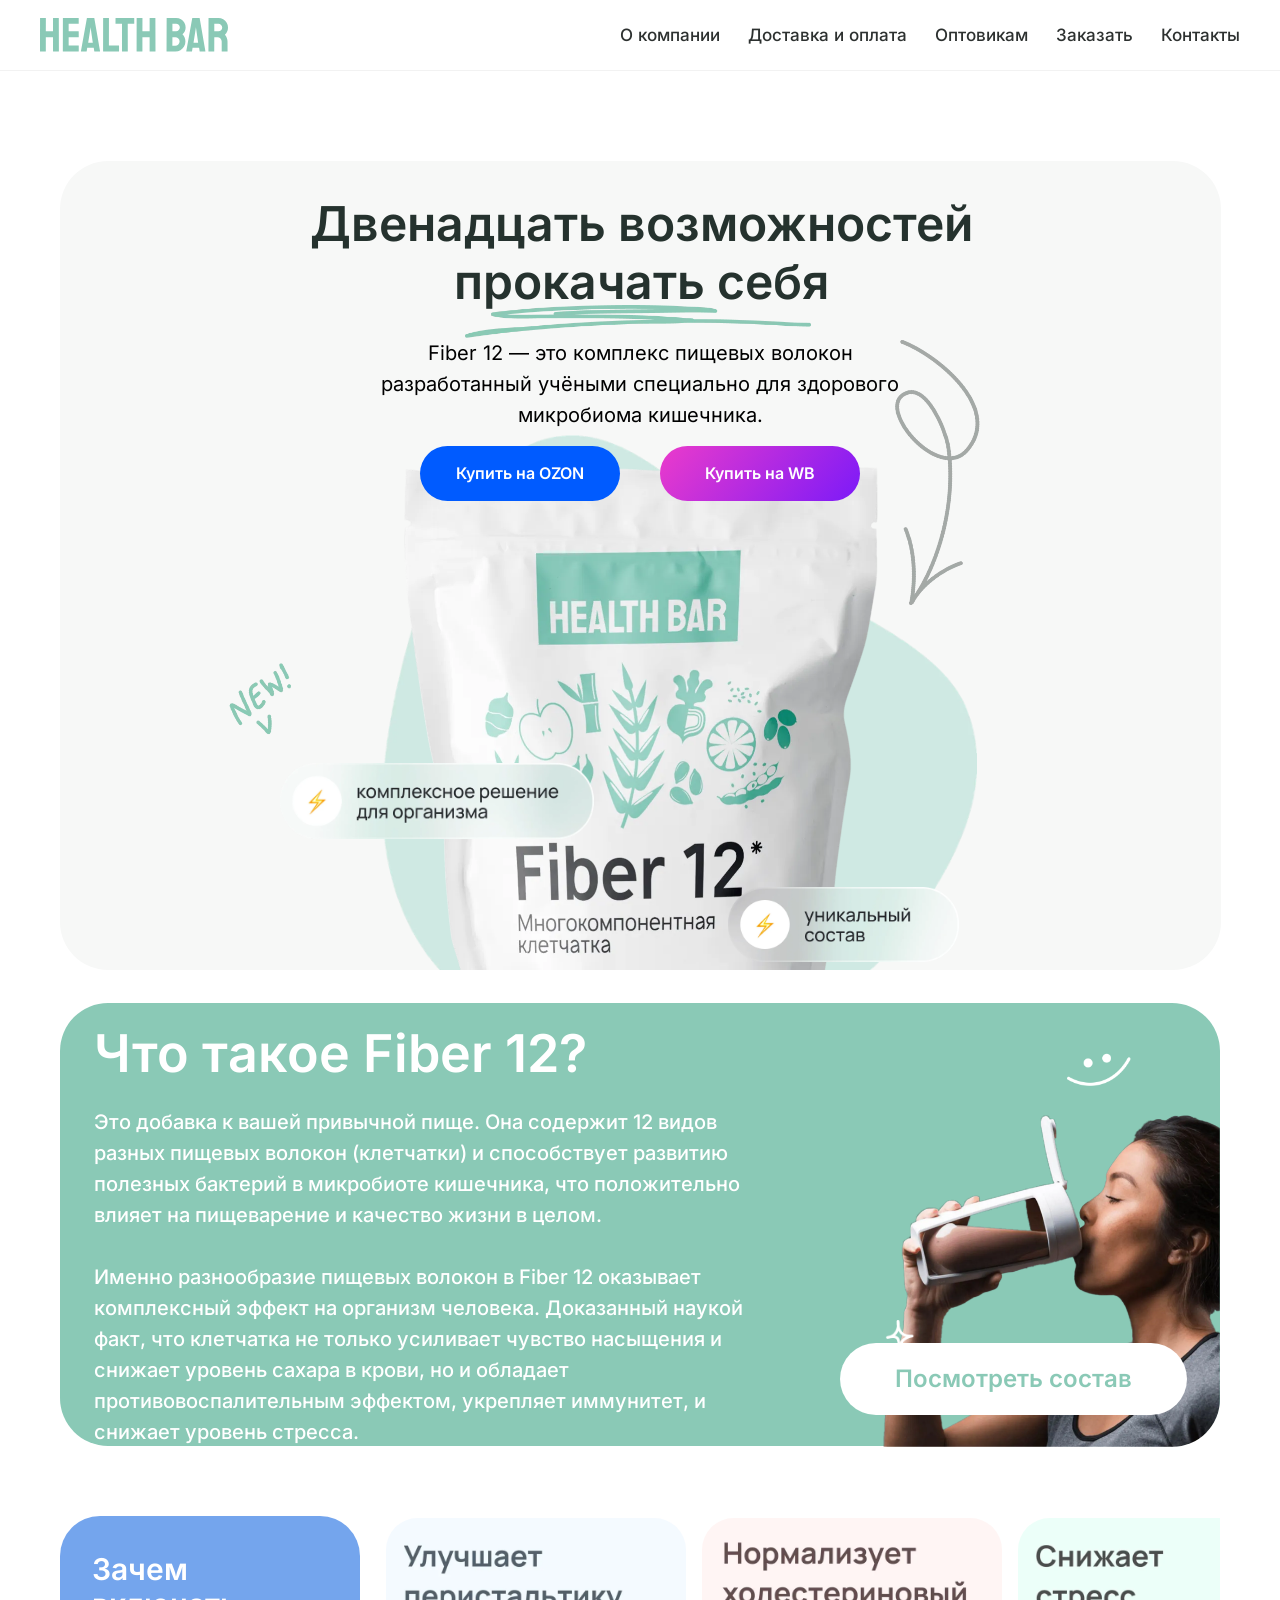
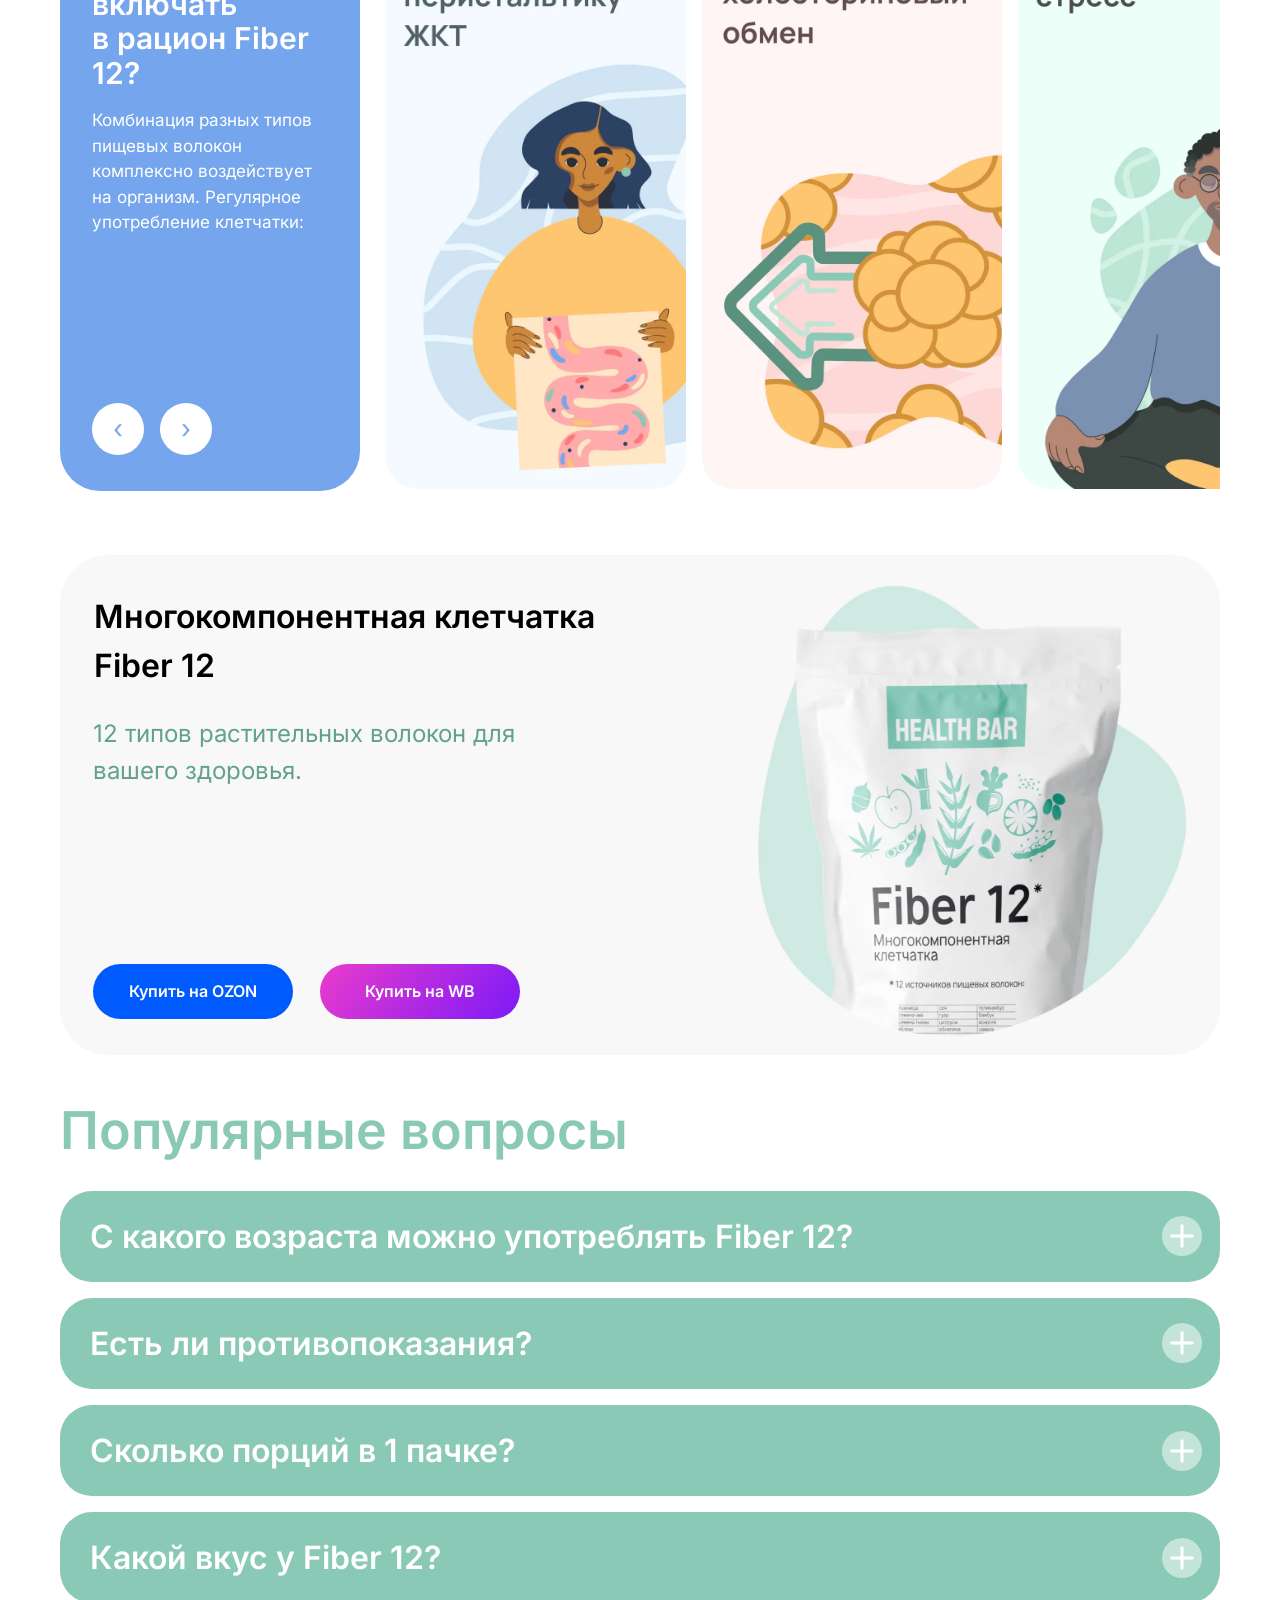
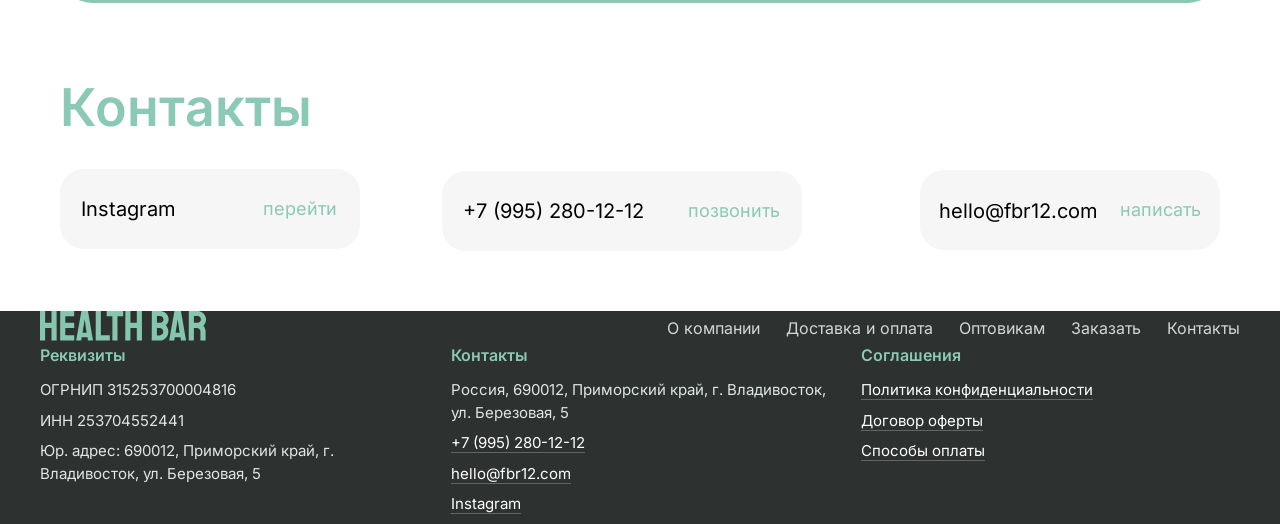
==== index.html @ 77cb7eed "Fix: font -> Inter (matches original Graphik, kills serif/Arial fallback); fix mobile 'What is' phot" ====
<!DOCTYPE html>
<html lang="ru"> <head> <meta charset="utf-8"/> <meta content="text/html; charset=utf-8" http-equiv="Content-Type"/> <meta content="width=device-width, initial-scale=1.0" name="viewport"/> <title>Fiber 12</title> <meta content="Многокомпонентная клетчатка" name="description"/> <meta content="https://fbr12.com" property="og:url"/> <meta content="Fiber 12" property="og:title"/> <meta content="Многокомпонентная клетчатка" property="og:description"/> <meta content="website" property="og:type"/> <meta content="tild3862-3530-4437-b839-336361313436__fiber_12.png" property="og:image"/> <link href="https://fbr12.com" rel="canonical"/> <meta content="on" http-equiv="x-dns-prefetch-control"/> <link href="/favicon.ico" rel="shortcut icon" type="image/x-icon"/> <link as="font" crossorigin="" href="jost-600-cyr.woff2" rel="preload" type="font/woff2"/><link href="base.css" rel="stylesheet"/><link href="p-index.css" rel="stylesheet"/><link href="custom.css" rel="stylesheet"/></head> <body class="t-body" style="margin:0;"> <header class="site-header"><div class="wrap"><a aria-label="HEALTH BAR" class="brand" href="index.html"><img alt="HEALTH BAR" height="34" src="tild3338-3639-4832-b864-663662306262__group.svg"/></a><nav aria-label="Menu" class="site-nav"><a href="about.html">О компании</a><a href="shipment-payment.html">Доставка и оплата</a><a href="wholesale.html">Оптовикам</a><a href="#order">Заказать</a><a href="#contacts">Контакты</a></nav><button aria-expanded="false" aria-label="menu" class="burger js-burger"><span></span><span></span><span></span></button></div></header><main class="t-records" data-hook="blocks-collection-content-node" id="allrecords"> <div class="r t-rec t-rec_pt_0" data-record-type="396" id="rec415602357" style="padding-top:0px; "> <div class="t396"> <div class="t396__artboard" data-artboard-height="900" data-artboard-height-res-320="530" data-artboard-height-res-640="870" data-artboard-recid="415602357" data-artboard-screens="320,480,640,960,1200" data-artboard-upscale="grid" data-artboard-upscale-res-320="grid" data-artboard-valign="center"> <div class="t396__carrier" data-artboard-recid="415602357"></div> <div class="t396__filter" data-artboard-recid="415602357"></div> <div class="t396__elem tn-elem tn-elem__4156023571645156475061" data-elem-id="1645156475061" data-elem-type="shape" data-field-axisx-res-320-value="center" data-field-axisx-value="left" data-field-axisy-res-320-value="bottom" data-field-axisy-value="top" data-field-container-res-320-value="window" data-field-container-value="grid" data-field-height-res-320-value="453" data-field-height-res-480-value="776" data-field-height-res-640-value="776" data-field-height-value="809" data-field-heightunits-value="px" data-field-left-res-320-value="0" data-field-left-res-480-value="10" data-field-left-res-640-value="10" data-field-left-res-960-value="170" data-field-left-value="20" data-field-leftunits-value="px" data-field-top-res-320-value="-1" data-field-top-res-480-value="94" data-field-top-res-640-value="94" data-field-top-res-960-value="134" data-field-top-value="91" data-field-topunits-value="px" data-field-width-res-320-value="90" data-field-width-res-480-value="460" data-field-width-res-640-value="620" data-field-width-res-960-value="620" data-field-width-value="1161" data-field-widthunits-res-320-value="%" data-field-widthunits-value="px"> <div class="tn-atom"> </div> </div> <div class="t396__elem tn-elem tn-elem__4156023571645166764364" data-elem-id="1645166764364" data-elem-type="image" data-field-axisx-value="left" data-field-axisy-value="top" data-field-container-value="grid" data-field-fileheight-value="577" data-field-filewidth-value="577" data-field-height-res-320-value="139" data-field-height-value="295" data-field-heightmode-value="hug" data-field-heightunits-value="px" data-field-left-res-320-value="-217" data-field-left-res-640-value="453" data-field-left-res-960-value="614" data-field-left-value="730" data-field-leftunits-value="px" data-field-top-res-320-value="-315" data-field-top-res-640-value="215" data-field-top-res-960-value="287" data-field-top-value="248" data-field-topunits-value="px" data-field-width-res-320-value="139" data-field-width-res-640-value="219" data-field-width-res-960-value="219" data-field-width-value="295" data-field-widthunits-value="px"> <div class="tn-atom"> <img alt="" class="tn-atom__img" imgfield="tn_img_1645166764364" loading="lazy" src="tild3563-3135-4135-b831-623034666339__arrow_05.webp"/> </div> </div> <div class="t396__elem tn-elem tn-elem__4156023571645166764371" data-elem-id="1645166764371" data-elem-type="image" data-field-axisx-value="left" data-field-axisy-value="top" data-field-container-value="grid" data-field-fileheight-value="62" data-field-filewidth-value="658" data-field-height-res-320-value="16" data-field-height-value="33" data-field-heightmode-value="hug" data-field-heightunits-value="px" data-field-left-res-320-value="73" data-field-left-res-480-value="83" data-field-left-res-640-value="123" data-field-left-res-960-value="323" data-field-left-value="425" data-field-leftunits-value="px" data-field-top-res-320-value="186" data-field-top-res-480-value="244" data-field-top-res-640-value="284" data-field-top-res-960-value="315" data-field-top-value="235" data-field-topunits-value="px" data-field-width-res-320-value="173" data-field-width-value="346" data-field-widthunits-value="px"> <div class="tn-atom"> <img alt="" class="tn-atom__img" imgfield="tn_img_1645166764371" loading="lazy" src="tild3663-3961-4663-b131-306336316238__group.webp"/> </div> </div> <div class="t396__elem tn-elem tn-elem__4156023571645164268845" data-animate-prx="mouse" data-animate-prx-dx="20" data-elem-id="1645164268845" data-elem-type="image" data-field-axisx-value="left" data-field-axisy-value="top" data-field-container-value="grid" data-field-fileheight-value="1765" data-field-filewidth-value="1680" data-field-height-res-320-value="290" data-field-height-value="625" data-field-heightmode-value="hug" data-field-heightunits-value="px" data-field-left-res-320-value="22" data-field-left-res-640-value="108" data-field-left-res-960-value="265" data-field-left-value="342" data-field-leftunits-value="px" data-field-top-res-320-value="274" data-field-top-res-640-value="405" data-field-top-res-960-value="446" data-field-top-value="365" data-field-topunits-value="px" data-field-width-res-320-value="276" data-field-width-res-640-value="498" data-field-width-res-960-value="500" data-field-width-value="595" data-field-widthunits-value="px"> <div class="tn-atom"> <img alt="" class="tn-atom__img" imgfield="tn_img_1645164268845" loading="lazy" src="tild6432-3334-4332-b939-623530363435__vector.webp"/> </div> </div> <div class="t396__elem tn-elem tn-elem__4156023571645164268854" data-animate-prx="mouse" data-animate-prx-dx="40" data-elem-id="1645164268854" data-elem-type="image" data-field-axisx-value="left" data-field-axisy-value="top" data-field-container-value="grid" data-field-fileheight-value="1981" data-field-filewidth-value="1412" data-field-height-res-320-value="324" data-field-height-value="701" data-field-heightmode-value="hug" data-field-heightunits-value="px" data-field-left-res-320-value="46" data-field-left-res-640-value="116" data-field-left-res-960-value="272" data-field-left-value="351" data-field-leftunits-value="px" data-field-top-res-320-value="279" data-field-top-res-640-value="413" data-field-top-res-960-value="453" data-field-top-value="387" data-field-topunits-value="px" data-field-width-res-320-value="231" data-field-width-res-640-value="418" data-field-width-res-960-value="420" data-field-width-value="500" data-field-widthunits-value="px"> <div class="tn-atom"> <img alt="" class="tn-atom__img" imgfield="tn_img_1645164268854" loading="lazy" src="tild3037-3831-4233-b431-323534303861__zip_bag_mockup-_1.webp"/> </div> </div> <div class="t396__elem tn-elem tn-elem__4156023571645166764375" data-elem-id="1645166764375" data-elem-type="image" data-field-axisx-value="left" data-field-axisy-value="top" data-field-container-value="grid" data-field-fileheight-value="122" data-field-filewidth-value="122" data-field-height-res-320-value="30" data-field-height-value="65" data-field-heightmode-value="hug" data-field-heightunits-value="px" data-field-left-res-320-value="247" data-field-left-res-640-value="61" data-field-left-res-960-value="187" data-field-left-value="190" data-field-leftunits-value="px" data-field-top-res-320-value="249" data-field-top-res-640-value="488" data-field-top-res-960-value="548" data-field-top-value="600" data-field-topunits-value="px" data-field-width-res-320-value="30" data-field-width-res-640-value="47" data-field-width-value="65" data-field-widthunits-value="px"> <div class="tn-atom"> <img alt="" class="tn-atom__img" imgfield="tn_img_1645166764375" loading="lazy" src="tild6234-6233-4365-b531-346262326366__misc_06.webp"/> </div> </div> <div class="t396__elem tn-elem tn-elem__4156023571645165495170" data-animate-prx="mouse" data-animate-prx-dx="10" data-animate-prx-dy="5" data-elem-id="1645165495170" data-elem-type="image" data-field-axisx-value="left" data-field-axisy-value="top" data-field-container-value="grid" data-field-fileheight-value="392" data-field-filewidth-value="1628" data-field-height-res-320-value="43" data-field-height-value="76" data-field-heightmode-value="hug" data-field-heightunits-value="px" data-field-left-res-320-value="7" data-field-left-res-640-value="29" data-field-left-res-960-value="250" data-field-left-value="240" data-field-leftunits-value="px" data-field-top-res-320-value="296" data-field-top-res-640-value="703" data-field-top-res-960-value="688" data-field-top-value="693" data-field-topunits-value="px" data-field-width-res-320-value="177" data-field-width-res-640-value="249" data-field-width-res-960-value="248" data-field-width-value="314" data-field-widthunits-value="px"> <div class="tn-atom"> <img alt="" class="tn-atom__img" imgfield="tn_img_1645165495170" loading="lazy" src="tild3931-3131-4134-a231-326637306333__group_49.webp"/> </div> </div> <div class="t396__elem tn-elem tn-elem__4156023571645156611784" data-elem-id="1645156611784" data-elem-type="text" data-field-axisx-value="left" data-field-axisy-value="top" data-field-container-value="grid" data-field-fontsize-res-320-value="24" data-field-fontsize-res-480-value="32" data-field-fontsize-res-960-value="40" data-field-fontsize-value="48" data-field-height-value="116" data-field-heightunits-value="px" data-field-left-res-320-value="26" data-field-left-res-480-value="-10" data-field-left-res-640-value="-26" data-field-left-res-960-value="134" data-field-left-value="221" data-field-leftunits-value="px" data-field-textfit-value="autoheight" data-field-top-res-320-value="93" data-field-top-res-480-value="125" data-field-top-res-640-value="135" data-field-top-res-960-value="181" data-field-top-value="125" data-field-topunits-value="px" data-field-width-res-320-value="269" data-field-width-res-480-value="500" data-field-width-value="761" data-field-widthunits-value="px"> <div class="tn-atom" field="tn_text_1645156611784">Двенадцать возможностей прокачать себя</div> </div> <div class="t396__elem tn-elem tn-elem__4156023571711682903380" data-elem-id="1711682903380" data-elem-type="text" data-field-axisx-value="left" data-field-axisy-value="top" data-field-container-value="grid" data-field-fontsize-value="20" data-field-height-value="93" data-field-heightunits-value="px" data-field-left-res-320-value="-111" data-field-left-value="320" data-field-leftunits-value="px" data-field-textfit-value="autoheight" data-field-top-res-320-value="-288" data-field-top-value="268" data-field-topunits-value="px" data-field-width-value="560" data-field-widthunits-value="px"> <div class="tn-atom" field="tn_text_1711682903380">Fiber 12 — это комплекс пищевых волокон разработанный учёными специально для здорового микробиома кишечника.</div> </div> <div class="t396__elem tn-elem tn-elem__4156023571711683377288" data-elem-id="1711683377288" data-elem-type="button" data-field-axisx-value="left" data-field-axisy-value="top" data-field-container-value="grid" data-field-fontsize-value="16" data-field-height-res-320-value="42" data-field-height-value="55" data-field-heightmode-res-320-value="fixed" data-field-heightunits-value="px" data-field-left-res-320-value="62" data-field-left-value="380" data-field-leftunits-value="px" data-field-top-res-320-value="466" data-field-top-value="376" data-field-topunits-value="px" data-field-width-value="200" data-field-widthunits-value="px"> <a class="tn-atom" href="https://www.ozon.ru/product/kletchatka-fiber-12-mnogokomponentnaya-589715375/?at=MZtvylkr3T2qYBWgf1N6nWDF0vjZ1MczBP3mZfKAJY5A" target="_blank"> <div class="tn-atom__button-content"> <span class="tn-atom__button-text">Купить на OZON</span> </div> <span class="tn-atom__button-border"></span> </a> </div> <div class="t396__elem tn-elem tn-elem__4156023571711683384473" data-elem-id="1711683384473" data-elem-type="button" data-field-axisx-value="left" data-field-axisy-value="top" data-field-container-value="grid" data-field-fontsize-value="16" data-field-height-res-320-value="42" data-field-height-value="55" data-field-heightmode-res-320-value="fixed" data-field-heightunits-value="px" data-field-left-res-320-value="61" data-field-left-value="620" data-field-leftunits-value="px" data-field-top-res-320-value="415" data-field-top-value="376" data-field-topunits-value="px" data-field-width-value="200" data-field-widthunits-value="px"> <a class="tn-atom" href="https://www.wildberries.ru/catalog/92650969/detail.aspx" target="_blank"> <div class="tn-atom__button-content"> <span class="tn-atom__button-text">Купить на WB</span> </div> <span class="tn-atom__button-border"></span> </a> </div> <div class="t396__elem tn-elem tn-elem__4156023571645165491752" data-animate-prx="mouse" data-animate-prx-dx="5" data-animate-prx-dy="10" data-elem-id="1645165491752" data-elem-type="image" data-field-axisx-value="left" data-field-axisy-value="top" data-field-container-value="grid" data-field-fileheight-value="392" data-field-filewidth-value="1200" data-field-height-res-320-value="43" data-field-height-value="75" data-field-heightmode-value="hug" data-field-heightunits-value="px" data-field-left-res-320-value="180" data-field-left-res-640-value="418" data-field-left-res-960-value="577" data-field-left-value="688" data-field-leftunits-value="px" data-field-top-res-320-value="346" data-field-top-res-640-value="781" data-field-top-res-960-value="821" data-field-top-value="817" data-field-topunits-value="px" data-field-width-res-320-value="132" data-field-width-res-640-value="184" data-field-width-res-960-value="185" data-field-width-value="231" data-field-widthunits-value="px"> <div class="tn-atom"> <img alt="" class="tn-atom__img" imgfield="tn_img_1645165491752" loading="lazy" src="tild6133-3936-4730-a533-336262353862__group_24.webp"/> </div> </div> </div> </div> </div> <div class="r t-rec" data-record-type="215" id="rec462504169" style=" "> <a name="comp" style="font-size:0;"></a> </div> <div class="r t-rec t-rec_pt_30 t-rec_pb_15" data-record-type="396" id="rec415618852" style="padding-top:30px;padding-bottom:15px; "> <div class="t396"> <div class="t396__artboard" data-artboard-height="447" data-artboard-height-res-320="740" data-artboard-height-res-640="660" data-artboard-height-res-960="690" data-artboard-recid="415618852" data-artboard-screens="320,480,640,960,1200" data-artboard-upscale="grid" data-artboard-upscale-res-320="grid" data-artboard-valign="center"> <div class="t396__carrier" data-artboard-recid="415618852"></div> <div class="t396__filter" data-artboard-recid="415618852"></div> <div class="t396__elem tn-elem tn-elem__4156188521645156475061" data-elem-id="1645156475061" data-elem-type="shape" data-field-axisx-res-320-value="center" data-field-axisx-value="left" data-field-axisy-res-320-value="top" data-field-axisy-value="top" data-field-container-res-320-value="window" data-field-container-value="grid" data-field-height-res-320-value="718" data-field-height-res-640-value="653" data-field-height-res-960-value="684" data-field-height-value="443" data-field-heightunits-value="px" data-field-left-res-320-value="0" data-field-left-res-640-value="10" data-field-left-res-960-value="170" data-field-left-value="20" data-field-leftunits-value="px" data-field-top-res-320-value="12" data-field-top-res-640-value="4" data-field-top-res-960-value="4" data-field-top-value="3" data-field-topunits-value="px" data-field-width-res-320-value="90" data-field-width-res-640-value="620" data-field-width-res-960-value="620" data-field-width-value="1160" data-field-widthunits-res-320-value="%" data-field-widthunits-value="px"> <div class="tn-atom"> </div> </div> <div class="t396__elem tn-elem tn-elem__4156188521645165681113" data-elem-id="1645165681113" data-elem-type="text" data-field-axisx-value="left" data-field-axisy-value="top" data-field-container-res-320-value="window" data-field-container-value="grid" data-field-fontsize-res-320-value="26" data-field-fontsize-res-640-value="36" data-field-fontsize-res-960-value="36" data-field-fontsize-value="52" data-field-heightunits-value="" data-field-left-res-320-value="35" data-field-left-res-640-value="38" data-field-left-res-960-value="200" data-field-left-value="54" data-field-leftunits-value="px" data-field-top-res-320-value="20" data-field-top-res-640-value="71" data-field-top-res-960-value="71" data-field-top-value="14" data-field-topunits-value="px" data-field-width-res-320-value="80" data-field-width-value="560" data-field-widthunits-res-320-value="%" data-field-widthunits-value="px"> <div class="tn-atom" field="tn_text_1645165681113">Что такое Fiber 12?</div> </div> <div class="t396__elem tn-elem tn-elem__4156188521645165706013" data-elem-id="1645165706013" data-elem-type="text" data-field-axisx-res-320-value="left" data-field-axisx-value="left" data-field-axisy-value="top" data-field-container-res-320-value="window" data-field-container-value="grid" data-field-fontsize-res-320-value="14" data-field-fontsize-res-640-value="18" data-field-fontsize-res-960-value="18" data-field-fontsize-value="20" data-field-heightunits-value="" data-field-left-res-320-value="35" data-field-left-res-640-value="38" data-field-left-res-960-value="200" data-field-left-value="54" data-field-leftunits-value="px" data-field-top-res-320-value="72" data-field-top-res-640-value="151" data-field-top-res-960-value="151" data-field-top-value="107" data-field-topunits-value="px" data-field-width-res-320-value="80" data-field-width-res-640-value="567" data-field-width-res-960-value="505" data-field-width-value="698" data-field-widthunits-res-320-value="%" data-field-widthunits-value="px"> <div class="tn-atom" field="tn_text_1645165706013">Это добавка к вашей привычной пище. Она содержит 12 видов разных пищевых волокон (клетчатки) и способствует развитию полезных бактерий в микробиоте кишечника, что положительно влияет на пищеварение и качество жизни в целом.<br/><br/>Именно разнообразие пищевых волокон в Fiber 12 оказывает комплексный эффект на организм человека. Доказанный наукой факт, что клетчатка не только усиливает чувство насыщения и снижает уровень сахара в крови, но и обладает противовоспалительным эффектом, укрепляет иммунитет, и снижает уровень стресса. </div> </div> <div class="t396__elem tn-elem tn-elem__4156188521645182949165" data-elem-id="1645182949165" data-elem-type="image" data-field-axisx-res-320-value="right" data-field-axisx-value="left" data-field-axisy-res-320-value="bottom" data-field-axisy-value="top" data-field-container-res-320-value="window" data-field-container-value="grid" data-field-fileheight-value="1682" data-field-filewidth-value="1680" data-field-heightunits-value="" data-field-left-res-320-value="-18" data-field-left-res-640-value="380" data-field-left-res-960-value="540" data-field-left-value="800" data-field-leftunits-value="px" data-field-top-res-320-value="-10" data-field-top-res-640-value="407" data-field-top-res-960-value="438" data-field-top-value="66" data-field-topunits-value="px" data-field-width-res-320-value="63" data-field-width-res-640-value="250" data-field-width-res-960-value="250" data-field-width-value="380" data-field-widthunits-res-320-value="%" data-field-widthunits-value="px"> <div class="tn-atom"> <img alt="" class="tn-atom__img" imgfield="tn_img_1645182949165" loading="lazy" src="tild6462-3364-4162-a539-616139373739__image_3.webp"/> </div> </div> <div class="t396__elem tn-elem tn-elem__4156188521645183054133" data-elem-id="1645183054133" data-elem-type="image" data-field-axisx-value="left" data-field-axisy-value="top" data-field-container-value="grid" data-field-fileheight-value="400" data-field-filewidth-value="400" data-field-heightunits-value="" data-field-left-res-320-value="192" data-field-left-res-640-value="550" data-field-left-res-960-value="268" data-field-left-value="1027" data-field-leftunits-value="px" data-field-top-res-320-value="503" data-field-top-res-640-value="15" data-field-top-res-960-value="494" data-field-top-value="38" data-field-topunits-value="px" data-field-width-res-320-value="46" data-field-width-value="64" data-field-widthunits-value="px"> <div class="tn-atom"> <img alt="" class="tn-atom__img" imgfield="tn_img_1645183054133" loading="lazy" src="tild3032-3965-4661-b135-656131376334__misc_04.webp"/> </div> </div> <div class="t396__elem tn-elem tn-elem__4156188521645183097681" data-elem-id="1645183097681" data-elem-type="image" data-field-axisx-value="left" data-field-axisy-value="top" data-field-container-value="grid" data-field-fileheight-value="280" data-field-filewidth-value="280" data-field-heightunits-value="" data-field-left-res-320-value="86" data-field-left-res-640-value="430" data-field-left-res-960-value="550" data-field-left-value="879" data-field-leftunits-value="px" data-field-top-res-320-value="515" data-field-top-res-640-value="580" data-field-top-res-960-value="500" data-field-top-value="353" data-field-topunits-value="px" data-field-width-res-320-value="31" data-field-width-value="42" data-field-widthunits-value="px"> <div class="tn-atom"> <img alt="" class="tn-atom__img" imgfield="tn_img_1645183097681" loading="lazy" src="tild3766-3562-4335-a165-376163393662__misc_01.webp"/> </div> </div> <div class="t396__elem tn-elem tn-elem__4156188521645248146067" data-elem-id="1645248146067" data-elem-type="image" data-field-axisx-value="left" data-field-axisy-value="top" data-field-container-value="grid" data-field-fileheight-value="280" data-field-filewidth-value="280" data-field-heightunits-value="" data-field-left-res-320-value="108" data-field-left-res-640-value="460" data-field-left-res-960-value="490" data-field-left-value="845" data-field-leftunits-value="px" data-field-top-res-320-value="592" data-field-top-res-640-value="440" data-field-top-res-960-value="560" data-field-top-value="320" data-field-topunits-value="px" data-field-width-res-320-value="22" data-field-width-value="30" data-field-widthunits-value="px"> <div class="tn-atom"> <img alt="" class="tn-atom__img" imgfield="tn_img_1645248146067" loading="lazy" src="tild3766-3562-4335-a165-376163393662__misc_01.webp"/> </div> </div> <div class="t396__elem tn-elem tn-elem__4156188521646299987874" data-elem-id="1646299987874" data-elem-type="button" data-field-axisx-res-320-value="center" data-field-axisx-value="left" data-field-axisy-value="top" data-field-container-res-320-value="window" data-field-container-value="grid" data-field-fontsize-res-320-value="20" data-field-fontsize-res-640-value="22" data-field-fontsize-res-960-value="22" data-field-fontsize-value="24" data-field-height-res-320-value="58" data-field-height-res-640-value="60" data-field-height-res-960-value="60" data-field-height-value="72" data-field-heightunits-value="" data-field-left-res-320-value="0" data-field-left-res-640-value="40" data-field-left-res-960-value="200" data-field-left-value="800" data-field-leftunits-value="px" data-field-top-res-320-value="657" data-field-top-res-640-value="567" data-field-top-res-960-value="596" data-field-top-value="343" data-field-topunits-value="px" data-field-width-res-320-value="262" data-field-width-res-640-value="300" data-field-width-res-960-value="300" data-field-width-value="347" data-field-widthunits-value=""> <a class="tn-atom" href="#contopen"> <div class="tn-atom__button-content"> <span class="tn-atom__button-text">Посмотреть состав</span> </div> <span class="tn-atom__button-border"></span> </a> </div> </div> </div> </div> <div class="r t-rec" data-animationappear="off" data-record-type="131" id="rec415764730" style=" "> <div class="t123"> <div class="t-container_100"> <div class="t-width t-width_100"> </div> </div> </div> </div> <div class="r t-rec t-rec_pt_15 t-rec_pb_15" data-animationappear="off" data-record-type="396" id="rec415753826" style="padding-top:15px;padding-bottom:15px; "> <div class="t396"> <div class="t396__artboard" data-artboard-height="666" data-artboard-height-res-320="870" data-artboard-height-res-640="600" data-artboard-height-res-960="610" data-artboard-ovrflw="visible" data-artboard-recid="415753826" data-artboard-screens="320,480,640,960,1200" data-artboard-upscale="grid" data-artboard-valign="center"> <div class="t396__carrier" data-artboard-recid="415753826"></div> <div class="t396__filter" data-artboard-recid="415753826"></div> <div class="t396__elem tn-elem tn-elem__4157538261645183201002" data-elem-id="1645183201002" data-elem-type="shape" data-field-axisx-value="left" data-field-axisy-res-320-value="center" data-field-axisy-value="top" data-field-container-res-320-value="window" data-field-container-value="grid" data-field-height-res-320-value="761" data-field-height-res-640-value="597" data-field-height-res-960-value="609" data-field-height-value="666" data-field-heightunits-value="px" data-field-left-res-320-value="16" data-field-left-res-640-value="10" data-field-left-res-960-value="170" data-field-left-value="20" data-field-leftunits-value="px" data-field-top-res-320-value="-2" data-field-top-res-640-value="2" data-field-top-res-960-value="2" data-field-top-value="0" data-field-topunits-value="px" data-field-width-res-320-value="90" data-field-width-res-640-value="620" data-field-width-res-960-value="620" data-field-width-value="1160" data-field-widthunits-res-320-value="%" data-field-widthunits-value="px"> <div class="tn-atom"> </div> </div> <div class="t396__elem tn-elem tn-elem__4157538261645183269323" data-elem-id="1645183269323" data-elem-type="text" data-field-axisx-value="left" data-field-axisy-value="top" data-field-container-res-320-value="window" data-field-container-value="grid" data-field-fontsize-res-320-value="14" data-field-fontsize-value="24" data-field-heightunits-value="" data-field-left-res-320-value="26" data-field-left-res-640-value="44" data-field-left-res-960-value="206" data-field-left-value="79" data-field-leftunits-value="px" data-field-top-res-320-value="24" data-field-top-res-640-value="19" data-field-top-res-960-value="25" data-field-top-value="43" data-field-topunits-value="px" data-field-width-value="114" data-field-widthunits-value="px"> <div class="tn-atom" field="tn_text_1645183269323">Cостав:</div> </div> <div class="t396__elem tn-elem tn-elem__4157538261645183555637" data-elem-id="1645183555637" data-elem-type="shape" data-field-axisx-value="left" data-field-axisy-value="top" data-field-container-res-320-value="window" data-field-container-value="grid" data-field-height-res-320-value="45" data-field-height-res-640-value="48" data-field-height-res-960-value="48" data-field-height-value="64" data-field-heightunits-value="px" data-field-left-res-320-value="25" data-field-left-res-640-value="291" data-field-left-res-960-value="454" data-field-left-value="621" data-field-leftunits-value="px" data-field-top-res-320-value="143" data-field-top-res-640-value="78" data-field-top-res-960-value="87" data-field-top-value="546" data-field-topunits-value="px" data-field-width-res-320-value="218" data-field-width-res-640-value="261" data-field-width-res-960-value="262" data-field-width-value="308" data-field-widthunits-value="px"> <div class="tn-atom"> </div> </div> <div class="t396__elem tn-elem tn-elem__4157538261645183446654" data-elem-id="1645183446654" data-elem-type="image" data-field-axisx-value="left" data-field-axisy-value="top" data-field-container-res-320-value="window" data-field-container-value="grid" data-field-fileheight-value="256" data-field-filewidth-value="256" data-field-heightunits-value="" data-field-left-res-320-value="25" data-field-left-res-640-value="291" data-field-left-res-960-value="454" data-field-left-value="621" data-field-leftunits-value="px" data-field-top-res-320-value="143" data-field-top-res-640-value="78" data-field-top-res-960-value="87" data-field-top-value="546" data-field-topunits-value="px" data-field-width-res-320-value="45" data-field-width-res-640-value="48" data-field-width-res-960-value="48" data-field-width-value="64" data-field-widthunits-value="px"> <div class="tn-atom"> <img alt="" class="tn-atom__img" imgfield="tn_img_1645183446654" loading="lazy" src="tild3838-3631-4565-b731-653236393236__group_69-3.webp"/> </div> </div> <div class="t396__elem tn-elem tn-elem__4157538261645183829788" data-elem-id="1645183829788" data-elem-type="text" data-field-axisx-value="left" data-field-axisy-value="top" data-field-container-res-320-value="window" data-field-container-value="grid" data-field-fontsize-res-320-value="14" data-field-fontsize-res-960-value="18" data-field-fontsize-value="20" data-field-heightunits-value="" data-field-left-res-320-value="77" data-field-left-res-640-value="351" data-field-left-res-960-value="514" data-field-left-value="701" data-field-leftunits-value="px" data-field-top-res-320-value="155" data-field-top-res-640-value="86" data-field-top-res-960-value="96" data-field-top-value="563" data-field-topunits-value="px" data-field-width-res-320-value="148" data-field-width-res-960-value="189" data-field-width-value="209" data-field-widthunits-value="px"> <div class="tn-atom" field="tn_text_1645183829788">пшеничная клетчатка</div> </div> <div class="t396__elem tn-elem tn-elem__4157538261655259347315" data-elem-id="1655259347315" data-elem-type="tooltip" data-field-axisx-value="left" data-field-axisy-value="top" data-field-container-res-320-value="window" data-field-container-value="grid" data-field-fontsize-value="14" data-field-height-value="64" data-field-heightunits-value="" data-field-left-res-320-value="25" data-field-left-res-640-value="291" data-field-left-res-960-value="454" data-field-left-value="621" data-field-leftunits-value="px" data-field-tipposition-value="right" data-field-top-res-320-value="143" data-field-top-res-640-value="78" data-field-top-res-960-value="87" data-field-top-value="546" data-field-topunits-value="px" data-field-width-res-320-value="45" data-field-width-res-960-value="48" data-field-width-value="64" data-field-widthunits-value="px"> <div class="tn-atom tn-atom__pin"> <div class="tn-atom__tip"> <div class="tn-atom__tip-text">Обладает сорбирующими свойствами, и стимулирует выделительные процессы. Предотвращает образование камней в почках и желчном пузыре. </div> </div> </div> </div> <div class="t396__elem tn-elem tn-elem__4157538261645183558554" data-elem-id="1645183558554" data-elem-type="shape" data-field-axisx-value="left" data-field-axisy-value="top" data-field-container-res-320-value="window" data-field-container-value="grid" data-field-height-res-320-value="45" data-field-height-res-640-value="48" data-field-height-res-960-value="48" data-field-height-value="64" data-field-heightunits-value="px" data-field-left-res-320-value="26" data-field-left-res-640-value="345" data-field-left-res-960-value="509" data-field-left-value="621" data-field-leftunits-value="px" data-field-top-res-320-value="632" data-field-top-res-640-value="222" data-field-top-res-960-value="453" data-field-top-value="106" data-field-topunits-value="px" data-field-width-res-320-value="202" data-field-width-res-640-value="254" data-field-width-res-960-value="241" data-field-width-value="286" data-field-widthunits-value="px"> <div class="tn-atom"> </div> </div> <div class="t396__elem tn-elem tn-elem__4157538261645183446662" data-elem-id="1645183446662" data-elem-type="image" data-field-axisx-value="left" data-field-axisy-value="top" data-field-container-res-320-value="window" data-field-container-value="grid" data-field-fileheight-value="256" data-field-filewidth-value="256" data-field-heightunits-value="" data-field-left-res-320-value="26" data-field-left-res-640-value="345" data-field-left-res-960-value="509" data-field-left-value="621" data-field-leftunits-value="px" data-field-top-res-320-value="632" data-field-top-res-640-value="222" data-field-top-res-960-value="453" data-field-top-value="106" data-field-topunits-value="px" data-field-width-res-320-value="45" data-field-width-res-640-value="48" data-field-width-res-960-value="48" data-field-width-value="64" data-field-widthunits-value="px"> <div class="tn-atom"> <img alt="" class="tn-atom__img" imgfield="tn_img_1645183446662" loading="lazy" src="tild3530-3465-4638-b436-373264366233__group_69-5.webp"/> </div> </div> <div class="t396__elem tn-elem tn-elem__4157538261645183862119" data-elem-id="1645183862119" data-elem-type="text" data-field-axisx-value="left" data-field-axisy-value="top" data-field-container-res-320-value="window" data-field-container-value="grid" data-field-fontsize-res-320-value="14" data-field-fontsize-res-960-value="18" data-field-fontsize-value="20" data-field-heightunits-value="" data-field-left-res-320-value="78" data-field-left-res-640-value="405" data-field-left-res-960-value="569" data-field-left-value="701" data-field-leftunits-value="px" data-field-top-res-320-value="644" data-field-top-res-640-value="229" data-field-top-res-960-value="462" data-field-top-value="123" data-field-topunits-value="px" data-field-width-res-320-value="133" data-field-width-res-960-value="174" data-field-width-value="189" data-field-widthunits-value="px"> <div class="tn-atom" field="tn_text_1645183862119">цитрусовый пектин</div> </div> <div class="t396__elem tn-elem tn-elem__4157538261655259352498" data-elem-id="1655259352498" data-elem-type="tooltip" data-field-axisx-value="left" data-field-axisy-value="top" data-field-container-res-320-value="window" data-field-container-value="grid" data-field-fontsize-value="14" data-field-height-value="64" data-field-heightunits-value="" data-field-left-res-320-value="26" data-field-left-res-640-value="345" data-field-left-res-960-value="509" data-field-left-value="621" data-field-leftunits-value="px" data-field-tipposition-value="right" data-field-top-res-320-value="632" data-field-top-res-640-value="222" data-field-top-res-960-value="453" data-field-top-value="106" data-field-topunits-value="px" data-field-width-res-320-value="45" data-field-width-res-960-value="48" data-field-width-value="64" data-field-widthunits-value="px"> <div class="tn-atom tn-atom__pin"> <div class="tn-atom__tip"> <div class="tn-atom__tip-text">Уменьшает всасывание жира и снижает уровень холестерина в крови. Замедляет всасывание сахара, чем снижает риск заболевания сахарным диабетом. </div> </div> </div> </div> <div class="t396__elem tn-elem tn-elem__4157538261645183544456" data-elem-id="1645183544456" data-elem-type="shape" data-field-axisx-value="left" data-field-axisy-value="top" data-field-container-res-320-value="window" data-field-container-value="grid" data-field-height-res-320-value="45" data-field-height-res-640-value="48" data-field-height-res-960-value="48" data-field-height-value="64" data-field-heightunits-value="px" data-field-left-res-320-value="26" data-field-left-res-480-value="44" data-field-left-res-640-value="44" data-field-left-res-960-value="207" data-field-left-value="80" data-field-leftunits-value="px" data-field-top-res-320-value="204" data-field-top-res-480-value="150" data-field-top-res-640-value="150" data-field-top-res-960-value="160" data-field-top-value="194" data-field-topunits-value="px" data-field-width-res-320-value="275" data-field-width-res-640-value="348" data-field-width-res-960-value="345" data-field-width-value="400" data-field-widthunits-value="px"> <div class="tn-atom"> </div> </div> <div class="t396__elem tn-elem tn-elem__4157538261645183446650" data-elem-id="1645183446650" data-elem-type="image" data-field-axisx-value="left" data-field-axisy-value="top" data-field-container-res-320-value="window" data-field-container-value="grid" data-field-fileheight-value="256" data-field-filewidth-value="256" data-field-heightunits-value="" data-field-left-res-320-value="26" data-field-left-res-480-value="44" data-field-left-res-640-value="44" data-field-left-res-960-value="207" data-field-left-value="80" data-field-leftunits-value="px" data-field-top-res-320-value="204" data-field-top-res-480-value="150" data-field-top-res-640-value="150" data-field-top-res-960-value="160" data-field-top-value="194" data-field-topunits-value="px" data-field-width-res-320-value="45" data-field-width-res-640-value="48" data-field-width-res-960-value="48" data-field-width-value="64" data-field-widthunits-value="px"> <div class="tn-atom"> <img alt="" class="tn-atom__img" imgfield="tn_img_1645183446650" loading="lazy" src="tild6666-6531-4561-b436-353063353836__group_69-2.webp"/> </div> </div> <div class="t396__elem tn-elem tn-elem__4157538261645183884185" data-elem-id="1645183884185" data-elem-type="text" data-field-axisx-value="left" data-field-axisy-value="top" data-field-container-res-320-value="window" data-field-container-value="grid" data-field-fontsize-res-320-value="14" data-field-fontsize-res-960-value="18" data-field-fontsize-value="20" data-field-heightunits-value="" data-field-left-res-320-value="77" data-field-left-res-480-value="104" data-field-left-res-640-value="104" data-field-left-res-960-value="267" data-field-left-value="160" data-field-leftunits-value="px" data-field-top-res-320-value="216" data-field-top-res-480-value="160" data-field-top-res-640-value="160" data-field-top-res-960-value="169" data-field-top-value="211" data-field-topunits-value="px" data-field-width-res-320-value="219" data-field-width-res-960-value="272" data-field-width-value="303" data-field-widthunits-value="px"> <div class="tn-atom" field="tn_text_1645183884185">клетчатка конопляного семени</div> </div> <div class="t396__elem tn-elem tn-elem__4157538261655259353949" data-elem-id="1655259353949" data-elem-type="tooltip" data-field-axisx-value="left" data-field-axisy-value="top" data-field-container-res-320-value="window" data-field-container-value="grid" data-field-fontsize-value="14" data-field-height-value="64" data-field-heightunits-value="" data-field-left-res-320-value="26" data-field-left-res-480-value="44" data-field-left-res-640-value="44" data-field-left-res-960-value="207" data-field-left-value="80" data-field-leftunits-value="px" data-field-tipposition-value="right" data-field-top-res-320-value="204" data-field-top-res-480-value="150" data-field-top-res-640-value="150" data-field-top-res-960-value="160" data-field-top-value="194" data-field-topunits-value="px" data-field-width-res-320-value="45" data-field-width-res-960-value="48" data-field-width-value="64" data-field-widthunits-value="px"> <div class="tn-atom tn-atom__pin"> <div class="tn-atom__tip"> <div class="tn-atom__tip-text">Содержит хлорофилл, необходимый для профилактики анемии, а также магний, медь и железо в высокой концентрации. </div> </div> </div> </div> <div class="t396__elem tn-elem tn-elem__4157538261645183559588" data-elem-id="1645183559588" data-elem-type="shape" data-field-axisx-value="left" data-field-axisy-value="top" data-field-container-res-320-value="window" data-field-container-value="grid" data-field-height-res-320-value="45" data-field-height-res-640-value="48" data-field-height-res-960-value="48" data-field-height-value="64" data-field-heightunits-value="px" data-field-left-res-320-value="26" data-field-left-res-640-value="44" data-field-left-res-960-value="209" data-field-left-value="621" data-field-leftunits-value="px" data-field-top-res-320-value="754" data-field-top-res-640-value="446" data-field-top-res-960-value="525" data-field-top-value="194" data-field-topunits-value="px" data-field-width-res-320-value="275" data-field-width-res-640-value="354" data-field-width-res-960-value="351" data-field-width-value="407" data-field-widthunits-value="px"> <div class="tn-atom"> </div> </div> <div class="t396__elem tn-elem tn-elem__4157538261645183446678" data-elem-id="1645183446678" data-elem-type="image" data-field-axisx-value="left" data-field-axisy-value="top" data-field-container-res-320-value="window" data-field-container-value="grid" data-field-fileheight-value="256" data-field-filewidth-value="256" data-field-heightunits-value="" data-field-left-res-320-value="26" data-field-left-res-640-value="44" data-field-left-res-960-value="209" data-field-left-value="621" data-field-leftunits-value="px" data-field-top-res-320-value="754" data-field-top-res-640-value="446" data-field-top-res-960-value="525" data-field-top-value="194" data-field-topunits-value="px" data-field-width-res-320-value="45" data-field-width-res-640-value="48" data-field-width-res-960-value="48" data-field-width-value="64" data-field-widthunits-value="px"> <div class="tn-atom"> <img alt="" class="tn-atom__img" imgfield="tn_img_1645183446678" loading="lazy" src="tild6636-3137-4264-a136-313365323937__group_69-1.webp"/> </div> </div> <div class="t396__elem tn-elem tn-elem__4157538261645183917289" data-elem-id="1645183917289" data-elem-type="text" data-field-axisx-value="left" data-field-axisy-value="top" data-field-container-res-320-value="window" data-field-container-value="grid" data-field-fontsize-res-320-value="14" data-field-fontsize-res-960-value="18" data-field-fontsize-value="20" data-field-heightunits-value="" data-field-left-res-320-value="78" data-field-left-res-640-value="104" data-field-left-res-960-value="269" data-field-left-value="701" data-field-leftunits-value="px" data-field-top-res-320-value="766" data-field-top-res-640-value="454" data-field-top-res-960-value="534" data-field-top-value="211" data-field-topunits-value="px" data-field-width-res-320-value="215" data-field-width-res-960-value="277" data-field-width-value="313" data-field-widthunits-value="px"> <div class="tn-atom" field="tn_text_1645183917289">яблоки сушеные измельченные</div> </div> <div class="t396__elem tn-elem tn-elem__4157538261655259356033" data-elem-id="1655259356033" data-elem-type="tooltip" data-field-axisx-value="left" data-field-axisy-value="top" data-field-container-res-320-value="window" data-field-container-value="grid" data-field-fontsize-value="14" data-field-height-value="64" data-field-heightunits-value="" data-field-left-res-320-value="26" data-field-left-res-640-value="44" data-field-left-res-960-value="209" data-field-left-value="621" data-field-leftunits-value="px" data-field-tipposition-value="right" data-field-top-res-320-value="754" data-field-top-res-640-value="446" data-field-top-res-960-value="525" data-field-top-value="194" data-field-topunits-value="px" data-field-width-res-320-value="45" data-field-width-res-960-value="48" data-field-width-value="64" data-field-widthunits-value="px"> <div class="tn-atom tn-atom__pin"> <div class="tn-atom__tip"> <div class="tn-atom__tip-text">Высокая содержание винной, яблочной, лимонной и хлорогеновой кислоты. Они помогают организму противостоять различным вирусам и сохранять кислотно-щелочной баланс.</div> </div> </div> </div> <div class="t396__elem tn-elem tn-elem__4157538261645183562990" data-elem-id="1645183562990" data-elem-type="shape" data-field-axisx-value="left" data-field-axisy-value="top" data-field-container-res-320-value="window" data-field-container-value="grid" data-field-height-res-320-value="45" data-field-height-res-640-value="48" data-field-height-res-960-value="48" data-field-height-value="64" data-field-heightunits-value="px" data-field-left-res-320-value="26" data-field-left-res-640-value="44" data-field-left-res-960-value="486" data-field-left-value="621" data-field-leftunits-value="px" data-field-top-res-320-value="265" data-field-top-res-640-value="518" data-field-top-res-960-value="232" data-field-top-value="458" data-field-topunits-value="px" data-field-width-res-320-value="208" data-field-width-res-640-value="256" data-field-width-res-960-value="256" data-field-width-value="294" data-field-widthunits-value="px"> <div class="tn-atom"> </div> </div> <div class="t396__elem tn-elem tn-elem__4157538261645183446646" data-elem-id="1645183446646" data-elem-type="image" data-field-axisx-value="left" data-field-axisy-value="top" data-field-container-res-320-value="window" data-field-container-value="grid" data-field-fileheight-value="256" data-field-filewidth-value="256" data-field-heightunits-value="" data-field-left-res-320-value="26" data-field-left-res-640-value="44" data-field-left-res-960-value="486" data-field-left-value="621" data-field-leftunits-value="px" data-field-top-res-320-value="265" data-field-top-res-640-value="518" data-field-top-res-960-value="232" data-field-top-value="458" data-field-topunits-value="px" data-field-width-res-320-value="45" data-field-width-res-640-value="48" data-field-width-res-960-value="48" data-field-width-value="64" data-field-widthunits-value="px"> <div class="tn-atom"> <img alt="" class="tn-atom__img" imgfield="tn_img_1645183446646" loading="lazy" src="tild3234-3839-4630-a131-666664393864__group_69-11.webp"/> </div> </div> <div class="t396__elem tn-elem tn-elem__4157538261645183970893" data-elem-id="1645183970893" data-elem-type="text" data-field-axisx-value="left" data-field-axisy-value="top" data-field-container-res-320-value="window" data-field-container-value="grid" data-field-fontsize-res-320-value="14" data-field-fontsize-res-960-value="18" data-field-fontsize-value="20" data-field-heightunits-value="" data-field-left-res-320-value="78" data-field-left-res-640-value="104" data-field-left-res-960-value="546" data-field-left-value="701" data-field-leftunits-value="px" data-field-top-res-320-value="277" data-field-top-res-640-value="525" data-field-top-res-960-value="242" data-field-top-value="475" data-field-topunits-value="px" data-field-width-res-320-value="152" data-field-width-res-960-value="180" data-field-width-value="202" data-field-widthunits-value="px"> <div class="tn-atom" field="tn_text_1645183970893">отруби из семян чиа</div> </div> <div class="t396__elem tn-elem tn-elem__4157538261655259359499" data-elem-id="1655259359499" data-elem-type="tooltip" data-field-axisx-value="left" data-field-axisy-value="top" data-field-container-res-320-value="window" data-field-container-value="grid" data-field-fontsize-value="14" data-field-height-value="64" data-field-heightunits-value="" data-field-left-res-320-value="26" data-field-left-res-640-value="44" data-field-left-res-960-value="486" data-field-left-value="621" data-field-leftunits-value="px" data-field-tipposition-value="right" data-field-top-res-320-value="265" data-field-top-res-640-value="518" data-field-top-res-960-value="232" data-field-top-value="458" data-field-topunits-value="px" data-field-width-res-320-value="45" data-field-width-res-960-value="48" data-field-width-value="64" data-field-widthunits-value="px"> <div class="tn-atom tn-atom__pin"> <div class="tn-atom__tip"> <div class="tn-atom__tip-text">Высокое содержание Омега-3 и антиоксидантов. Предотвращает образование тромбов. </div> </div> </div> </div> <div class="t396__elem tn-elem tn-elem__4157538261645183563589" data-elem-id="1645183563589" data-elem-type="shape" data-field-axisx-value="left" data-field-axisy-value="top" data-field-container-res-320-value="window" data-field-container-value="grid" data-field-height-res-320-value="45" data-field-height-res-640-value="48" data-field-height-res-960-value="48" data-field-height-value="64" data-field-heightunits-value="px" data-field-left-res-320-value="27" data-field-left-res-640-value="283" data-field-left-res-960-value="448" data-field-left-value="622" data-field-leftunits-value="px" data-field-top-res-320-value="693" data-field-top-res-640-value="366" data-field-top-res-960-value="376" data-field-top-value="282" data-field-topunits-value="px" data-field-width-res-320-value="220" data-field-width-res-640-value="273" data-field-width-res-960-value="273" data-field-width-value="319" data-field-widthunits-value="px"> <div class="tn-atom"> </div> </div> <div class="t396__elem tn-elem tn-elem__4157538261645183446642" data-elem-id="1645183446642" data-elem-type="image" data-field-axisx-value="left" data-field-axisy-value="top" data-field-container-res-320-value="window" data-field-container-value="grid" data-field-fileheight-value="256" data-field-filewidth-value="256" data-field-heightunits-value="" data-field-left-res-320-value="26" data-field-left-res-640-value="282" data-field-left-res-960-value="447" data-field-left-value="621" data-field-leftunits-value="px" data-field-top-res-320-value="693" data-field-top-res-640-value="366" data-field-top-res-960-value="376" data-field-top-value="282" data-field-topunits-value="px" data-field-width-res-320-value="45" data-field-width-res-640-value="48" data-field-width-res-960-value="48" data-field-width-value="64" data-field-widthunits-value="px"> <div class="tn-atom"> <img alt="" class="tn-atom__img" imgfield="tn_img_1645183446642" loading="lazy" src="tild6264-3661-4736-b131-323265316234__group_69-10.webp"/> </div> </div> <div class="t396__elem tn-elem tn-elem__4157538261645183987843" data-elem-id="1645183987843" data-elem-type="text" data-field-axisx-value="left" data-field-axisy-value="top" data-field-container-res-320-value="window" data-field-container-value="grid" data-field-fontsize-res-320-value="14" data-field-fontsize-res-960-value="18" data-field-fontsize-value="20" data-field-heightunits-value="" data-field-left-res-320-value="78" data-field-left-res-640-value="342" data-field-left-res-960-value="507" data-field-left-value="701" data-field-leftunits-value="px" data-field-top-res-320-value="704" data-field-top-res-640-value="373" data-field-top-res-960-value="386" data-field-top-value="299" data-field-topunits-value="px" data-field-width-res-320-value="165" data-field-width-res-960-value="204" data-field-width-value="232" data-field-widthunits-value="px"> <div class="tn-atom" field="tn_text_1645183987843">порошок топинамбура</div> </div> <div class="t396__elem tn-elem tn-elem__4157538261655259361017" data-elem-id="1655259361017" data-elem-type="tooltip" data-field-axisx-value="left" data-field-axisy-value="top" data-field-container-res-320-value="window" data-field-container-value="grid" data-field-fontsize-value="14" data-field-height-value="64" data-field-heightunits-value="" data-field-left-res-320-value="26" data-field-left-res-640-value="282" data-field-left-res-960-value="447" data-field-left-value="621" data-field-leftunits-value="px" data-field-tipposition-value="right" data-field-top-res-320-value="693" data-field-top-res-640-value="366" data-field-top-res-960-value="376" data-field-top-value="282" data-field-topunits-value="px" data-field-width-res-320-value="45" data-field-width-res-960-value="48" data-field-width-value="64" data-field-widthunits-value="px"> <div class="tn-atom tn-atom__pin"> <div class="tn-atom__tip"> <div class="tn-atom__tip-text">Снижает уровень кислотности желудка и нормализует артериальное давление. Является натуральным пребиотиком. </div> </div> </div> </div> <div class="t396__elem tn-elem tn-elem__4157538261645183548703" data-elem-id="1645183548703" data-elem-type="shape" data-field-axisx-value="left" data-field-axisy-value="top" data-field-container-res-320-value="window" data-field-container-value="grid" data-field-height-res-320-value="45" data-field-height-res-640-value="48" data-field-height-res-960-value="48" data-field-height-value="64" data-field-heightunits-value="px" data-field-left-res-320-value="26" data-field-left-res-640-value="44" data-field-left-res-960-value="207" data-field-left-value="80" data-field-leftunits-value="px" data-field-top-res-320-value="449" data-field-top-res-640-value="294" data-field-top-res-960-value="304" data-field-top-value="370" data-field-topunits-value="px" data-field-width-res-320-value="232" data-field-width-res-640-value="283" data-field-width-res-960-value="275" data-field-width-value="328" data-field-widthunits-value="px"> <div class="tn-atom"> </div> </div> <div class="t396__elem tn-elem tn-elem__4157538261645183446670" data-elem-id="1645183446670" data-elem-type="image" data-field-axisx-value="left" data-field-axisy-value="top" data-field-container-res-320-value="window" data-field-container-value="grid" data-field-fileheight-value="256" data-field-filewidth-value="256" data-field-heightunits-value="" data-field-left-res-320-value="26" data-field-left-res-640-value="44" data-field-left-res-960-value="207" data-field-left-value="80" data-field-leftunits-value="px" data-field-top-res-320-value="449" data-field-top-res-640-value="294" data-field-top-res-960-value="304" data-field-top-value="370" data-field-topunits-value="px" data-field-width-res-320-value="45" data-field-width-res-640-value="48" data-field-width-res-960-value="48" data-field-width-value="64" data-field-widthunits-value="px"> <div class="tn-atom"> <img alt="" class="tn-atom__img" imgfield="tn_img_1645183446670" loading="lazy" src="tild3433-6562-4462-b061-616439353733__group_69-6.webp"/> </div> </div> <div class="t396__elem tn-elem tn-elem__4157538261645184007677" data-elem-id="1645184007677" data-elem-type="text" data-field-axisx-value="left" data-field-axisy-value="top" data-field-container-res-320-value="window" data-field-container-value="grid" data-field-fontsize-res-320-value="14" data-field-fontsize-res-960-value="18" data-field-fontsize-value="20" data-field-heightunits-value="" data-field-left-res-320-value="78" data-field-left-res-640-value="104" data-field-left-res-960-value="267" data-field-left-value="160" data-field-leftunits-value="px" data-field-top-res-320-value="460" data-field-top-res-640-value="302" data-field-top-res-960-value="314" data-field-top-value="387" data-field-topunits-value="px" data-field-width-res-320-value="158" data-field-width-res-960-value="203" data-field-width-value="235" data-field-widthunits-value="px"> <div class="tn-atom" field="tn_text_1645184007677">отруби из семян тыквы</div> </div> <div class="t396__elem tn-elem tn-elem__4157538261655259362690" data-elem-id="1655259362690" data-elem-type="tooltip" data-field-axisx-value="left" data-field-axisy-value="top" data-field-container-res-320-value="window" data-field-container-value="grid" data-field-fontsize-value="14" data-field-height-value="64" data-field-heightunits-value="" data-field-left-res-320-value="26" data-field-left-res-640-value="44" data-field-left-res-960-value="207" data-field-left-value="80" data-field-leftunits-value="px" data-field-tipposition-value="right" data-field-top-res-320-value="449" data-field-top-res-640-value="294" data-field-top-res-960-value="304" data-field-top-value="370" data-field-topunits-value="px" data-field-width-res-320-value="45" data-field-width-res-960-value="48" data-field-width-value="64" data-field-widthunits-value="px"> <div class="tn-atom tn-atom__pin"> <div class="tn-atom__tip"> <div class="tn-atom__tip-text">Доказанный антипаразитарный эффект. Нормализует функцию желчевыводящих путей и стимулирует секрецию почек. </div> </div> </div> </div> <div class="t396__elem tn-elem tn-elem__4157538261645183564555" data-elem-id="1645183564555" data-elem-type="shape" data-field-axisx-value="left" data-field-axisy-value="top" data-field-container-res-320-value="window" data-field-container-value="grid" data-field-height-res-320-value="45" data-field-height-res-640-value="47" data-field-height-res-960-value="47" data-field-height-value="64" data-field-heightunits-value="px" data-field-left-res-320-value="26" data-field-left-res-480-value="44" data-field-left-res-640-value="322" data-field-left-res-960-value="209" data-field-left-value="80" data-field-leftunits-value="px" data-field-top-res-320-value="388" data-field-top-res-480-value="591" data-field-top-res-640-value="519" data-field-top-res-960-value="454" data-field-top-value="547" data-field-topunits-value="px" data-field-width-res-320-value="241" data-field-width-res-640-value="290" data-field-width-res-960-value="284" data-field-width-value="340" data-field-widthunits-value="px"> <div class="tn-atom"> </div> </div> <div class="t396__elem tn-elem tn-elem__4157538261645183446674" data-elem-id="1645183446674" data-elem-type="image" data-field-axisx-value="left" data-field-axisy-value="top" data-field-container-res-320-value="window" data-field-container-value="grid" data-field-fileheight-value="256" data-field-filewidth-value="256" data-field-heightunits-value="" data-field-left-res-320-value="26" data-field-left-res-480-value="44" data-field-left-res-640-value="322" data-field-left-res-960-value="209" data-field-left-value="80" data-field-leftunits-value="px" data-field-top-res-320-value="387" data-field-top-res-480-value="590" data-field-top-res-640-value="518" data-field-top-res-960-value="453" data-field-top-value="546" data-field-topunits-value="px" data-field-width-res-320-value="45" data-field-width-res-640-value="47" data-field-width-res-960-value="47" data-field-width-value="64" data-field-widthunits-value="px"> <div class="tn-atom"> <img alt="" class="tn-atom__img" imgfield="tn_img_1645183446674" loading="lazy" src="tild3062-3562-4663-b263-356162326333__group_69-7.webp"/> </div> </div> <div class="t396__elem tn-elem tn-elem__4157538261645184032796" data-elem-id="1645184032796" data-elem-type="text" data-field-axisx-value="left" data-field-axisy-value="top" data-field-container-res-320-value="window" data-field-container-value="grid" data-field-fontsize-res-320-value="14" data-field-fontsize-res-960-value="18" data-field-fontsize-value="20" data-field-heightunits-value="" data-field-left-res-320-value="78" data-field-left-res-480-value="103" data-field-left-res-640-value="381" data-field-left-res-960-value="268" data-field-left-value="160" data-field-leftunits-value="px" data-field-top-res-320-value="399" data-field-top-res-480-value="598" data-field-top-res-640-value="526" data-field-top-res-960-value="462" data-field-top-value="563" data-field-topunits-value="px" data-field-width-res-320-value="173" data-field-width-res-960-value="210" data-field-width-value="244" data-field-widthunits-value="px"> <div class="tn-atom" field="tn_text_1645184032796">cвекловичная клетчатка</div> </div> <div class="t396__elem tn-elem tn-elem__4157538261655259364466" data-elem-id="1655259364466" data-elem-type="tooltip" data-field-axisx-value="left" data-field-axisy-value="top" data-field-container-res-320-value="window" data-field-container-value="grid" data-field-fontsize-value="14" data-field-height-value="64" data-field-heightunits-value="" data-field-left-res-320-value="26" data-field-left-res-480-value="44" data-field-left-res-640-value="322" data-field-left-res-960-value="208" data-field-left-value="80" data-field-leftunits-value="px" data-field-tipposition-value="right" data-field-top-res-320-value="387" data-field-top-res-480-value="590" data-field-top-res-640-value="518" data-field-top-res-960-value="452" data-field-top-value="546" data-field-topunits-value="px" data-field-width-res-320-value="45" data-field-width-res-960-value="48" data-field-width-value="64" data-field-widthunits-value="px"> <div class="tn-atom tn-atom__pin"> <div class="tn-atom__tip"> <div class="tn-atom__tip-text">Выводит из организма токсины, соли тяжелых металлов и радионуклиды. Эффективная профилактика ишемической болезни сердца.</div> </div> </div> </div> <div class="t396__elem tn-elem tn-elem__4157538261645183564989" data-elem-id="1645183564989" data-elem-type="shape" data-field-axisx-value="left" data-field-axisy-value="top" data-field-container-res-320-value="window" data-field-container-value="grid" data-field-height-res-320-value="45" data-field-height-res-640-value="48" data-field-height-res-960-value="48" data-field-height-value="64" data-field-heightunits-value="px" data-field-left-res-320-value="26" data-field-left-res-640-value="343" data-field-left-res-960-value="498" data-field-left-value="621" data-field-leftunits-value="px" data-field-top-res-320-value="571" data-field-top-res-640-value="294" data-field-top-res-960-value="304" data-field-top-value="370" data-field-topunits-value="px" data-field-width-res-320-value="189" data-field-width-res-640-value="226" data-field-width-res-960-value="223" data-field-width-value="267" data-field-widthunits-value="px"> <div class="tn-atom"> </div> </div> <div class="t396__elem tn-elem tn-elem__4157538261645183446630" data-elem-id="1645183446630" data-elem-type="image" data-field-axisx-value="left" data-field-axisy-value="top" data-field-container-res-320-value="window" data-field-container-value="grid" data-field-fileheight-value="256" data-field-filewidth-value="256" data-field-heightunits-value="" data-field-left-res-320-value="26" data-field-left-res-640-value="343" data-field-left-res-960-value="498" data-field-left-value="621" data-field-leftunits-value="px" data-field-top-res-320-value="571" data-field-top-res-640-value="294" data-field-top-res-960-value="304" data-field-top-value="370" data-field-topunits-value="px" data-field-width-res-320-value="45" data-field-width-res-640-value="48" data-field-width-res-960-value="48" data-field-width-value="64" data-field-widthunits-value="px"> <div class="tn-atom"> <img alt="" class="tn-atom__img" imgfield="tn_img_1645183446630" loading="lazy" src="tild6462-3535-4436-b066-646461376539__group_69-8.webp"/> </div> </div> <div class="t396__elem tn-elem tn-elem__4157538261645184056512" data-elem-id="1645184056512" data-elem-type="text" data-field-axisx-value="left" data-field-axisy-value="top" data-field-container-res-320-value="window" data-field-container-value="grid" data-field-fontsize-res-320-value="14" data-field-fontsize-res-960-value="18" data-field-fontsize-value="20" data-field-heightunits-value="" data-field-left-res-320-value="78" data-field-left-res-640-value="403" data-field-left-res-960-value="558" data-field-left-value="701" data-field-leftunits-value="px" data-field-top-res-320-value="583" data-field-top-res-640-value="302" data-field-top-res-960-value="314" data-field-top-value="387" data-field-topunits-value="px" data-field-width-res-320-value="120" data-field-width-res-960-value="148" data-field-width-value="170" data-field-widthunits-value="px"> <div class="tn-atom" field="tn_text_1645184056512">камедь гуаровая</div> </div> <div class="t396__elem tn-elem tn-elem__4157538261655259365683" data-elem-id="1655259365683" data-elem-type="tooltip" data-field-axisx-value="left" data-field-axisy-value="top" data-field-container-res-320-value="window" data-field-container-value="grid" data-field-fontsize-value="14" data-field-height-value="64" data-field-heightunits-value="" data-field-left-res-320-value="26" data-field-left-res-640-value="343" data-field-left-res-960-value="498" data-field-left-value="621" data-field-leftunits-value="px" data-field-tipposition-value="right" data-field-top-res-320-value="571" data-field-top-res-640-value="294" data-field-top-res-960-value="304" data-field-top-value="370" data-field-topunits-value="px" data-field-width-res-320-value="45" data-field-width-res-960-value="48" data-field-width-value="64" data-field-widthunits-value="px"> <div class="tn-atom tn-atom__pin"> <div class="tn-atom__tip"> <div class="tn-atom__tip-text">Натуральный гипоаллергенный стабилизатор. Нормализует аппетит и уровень холестерина в крови. </div> </div> </div> </div> <div class="t396__elem tn-elem tn-elem__4157538261645183549753" data-elem-id="1645183549753" data-elem-type="shape" data-field-axisx-value="left" data-field-axisy-value="top" data-field-container-res-320-value="window" data-field-container-value="grid" data-field-height-res-320-value="45" data-field-height-res-640-value="48" data-field-height-res-960-value="48" data-field-height-value="64" data-field-heightunits-value="px" data-field-left-res-320-value="26" data-field-left-res-480-value="44" data-field-left-res-640-value="44" data-field-left-res-960-value="207" data-field-left-value="80" data-field-leftunits-value="px" data-field-top-res-320-value="510" data-field-top-res-480-value="366" data-field-top-res-640-value="366" data-field-top-res-960-value="376" data-field-top-value="458" data-field-topunits-value="px" data-field-width-res-320-value="242" data-field-width-res-640-value="216" data-field-width-res-960-value="218" data-field-width-value="261" data-field-widthunits-value="px"> <div class="tn-atom"> </div> </div> <div class="t396__elem tn-elem tn-elem__4157538261645183446638" data-elem-id="1645183446638" data-elem-type="image" data-field-axisx-value="left" data-field-axisy-value="top" data-field-container-res-320-value="window" data-field-container-value="grid" data-field-fileheight-value="256" data-field-filewidth-value="256" data-field-heightunits-value="" data-field-left-res-320-value="26" data-field-left-res-480-value="44" data-field-left-res-640-value="44" data-field-left-res-960-value="207" data-field-left-value="80" data-field-leftunits-value="px" data-field-top-res-320-value="510" data-field-top-res-480-value="366" data-field-top-res-640-value="366" data-field-top-res-960-value="376" data-field-top-value="458" data-field-topunits-value="px" data-field-width-res-320-value="45" data-field-width-res-640-value="48" data-field-width-res-960-value="48" data-field-width-value="64" data-field-widthunits-value="px"> <div class="tn-atom"> <img alt="" class="tn-atom__img" imgfield="tn_img_1645183446638" loading="lazy" src="tild3934-6663-4162-b564-663465333138__group_69-9.webp"/> </div> </div> <div class="t396__elem tn-elem tn-elem__4157538261645184065864" data-elem-id="1645184065864" data-elem-type="text" data-field-axisx-value="left" data-field-axisy-value="top" data-field-container-res-320-value="window" data-field-container-value="grid" data-field-fontsize-res-320-value="14" data-field-fontsize-res-960-value="18" data-field-fontsize-value="20" data-field-heightunits-value="" data-field-left-res-320-value="78" data-field-left-res-480-value="104" data-field-left-res-640-value="104" data-field-left-res-960-value="267" data-field-left-value="160" data-field-leftunits-value="px" data-field-top-res-320-value="520" data-field-top-res-480-value="374" data-field-top-res-640-value="374" data-field-top-res-960-value="386" data-field-top-value="475" data-field-topunits-value="px" data-field-width-res-320-value="174" data-field-width-res-960-value="141" data-field-width-value="164" data-field-widthunits-value="px"> <div class="tn-atom" field="tn_text_1645184065864">ягоды облепихи </div> </div> <div class="t396__elem tn-elem tn-elem__4157538261655259366967" data-elem-id="1655259366967" data-elem-type="tooltip" data-field-axisx-value="left" data-field-axisy-value="top" data-field-container-res-320-value="window" data-field-container-value="grid" data-field-fontsize-value="14" data-field-height-value="64" data-field-heightunits-value="" data-field-left-res-320-value="26" data-field-left-res-480-value="44" data-field-left-res-640-value="44" data-field-left-res-960-value="207" data-field-left-value="80" data-field-leftunits-value="px" data-field-tipposition-value="right" data-field-top-res-320-value="510" data-field-top-res-480-value="366" data-field-top-res-640-value="366" data-field-top-res-960-value="376" data-field-top-value="458" data-field-topunits-value="px" data-field-width-res-320-value="45" data-field-width-res-960-value="48" data-field-width-value="64" data-field-widthunits-value="px"> <div class="tn-atom tn-atom__pin"> <div class="tn-atom__tip"> <div class="tn-atom__tip-text">Запускает выработку серотонина и собственного коллагена за счет высокого содержания витамина С. Поддерживает иммунитет. </div> </div> </div> </div> <div class="t396__elem tn-elem tn-elem__4157538261645183545621" data-elem-id="1645183545621" data-elem-type="shape" data-field-axisx-value="left" data-field-axisy-value="top" data-field-container-res-320-value="window" data-field-container-value="grid" data-field-height-res-320-value="45" data-field-height-res-640-value="48" data-field-height-res-960-value="48" data-field-height-value="64" data-field-heightunits-value="px" data-field-left-res-320-value="26" data-field-left-res-480-value="44" data-field-left-res-640-value="44" data-field-left-res-960-value="207" data-field-left-value="80" data-field-leftunits-value="px" data-field-top-res-320-value="326" data-field-top-res-480-value="222" data-field-top-res-640-value="222" data-field-top-res-960-value="232" data-field-top-value="282" data-field-topunits-value="px" data-field-width-res-320-value="225" data-field-width-res-640-value="279" data-field-width-res-960-value="263" data-field-width-value="318" data-field-widthunits-value="px"> <div class="tn-atom"> </div> </div> <div class="t396__elem tn-elem tn-elem__4157538261645183446659" data-elem-id="1645183446659" data-elem-type="image" data-field-axisx-value="left" data-field-axisy-value="top" data-field-container-res-320-value="window" data-field-container-value="grid" data-field-fileheight-value="256" data-field-filewidth-value="256" data-field-heightunits-value="" data-field-left-res-320-value="26" data-field-left-res-480-value="44" data-field-left-res-640-value="44" data-field-left-res-960-value="207" data-field-left-value="80" data-field-leftunits-value="px" data-field-top-res-320-value="326" data-field-top-res-480-value="222" data-field-top-res-640-value="222" data-field-top-res-960-value="232" data-field-top-value="282" data-field-topunits-value="px" data-field-width-res-320-value="45" data-field-width-res-640-value="48" data-field-width-res-960-value="48" data-field-width-value="64" data-field-widthunits-value="px"> <div class="tn-atom"> <img alt="" class="tn-atom__img" imgfield="tn_img_1645183446659" loading="lazy" src="tild3832-3734-4764-b062-653633353939__group_69.webp"/> </div> </div> <div class="t396__elem tn-elem tn-elem__4157538261645183941639" data-elem-id="1645183941639" data-elem-type="text" data-field-axisx-value="left" data-field-axisy-value="top" data-field-container-res-320-value="window" data-field-container-value="grid" data-field-fontsize-res-320-value="14" data-field-fontsize-res-960-value="18" data-field-fontsize-value="20" data-field-heightunits-value="" data-field-left-res-320-value="78" data-field-left-res-480-value="104" data-field-left-res-640-value="104" data-field-left-res-960-value="267" data-field-left-value="160" data-field-leftunits-value="px" data-field-top-res-320-value="338" data-field-top-res-480-value="230" data-field-top-res-640-value="230" data-field-top-res-960-value="242" data-field-top-value="299" data-field-topunits-value="px" data-field-width-res-320-value="153" data-field-width-res-960-value="193" data-field-width-value="217" data-field-widthunits-value="px"> <div class="tn-atom" field="tn_text_1645183941639">бамбуковая клетчатка</div> </div> <div class="t396__elem tn-elem tn-elem__4157538261655259357700" data-elem-id="1655259357700" data-elem-type="tooltip" data-field-axisx-value="left" data-field-axisy-value="top" data-field-container-res-320-value="window" data-field-container-value="grid" data-field-fontsize-value="14" data-field-height-value="64" data-field-heightunits-value="" data-field-left-res-320-value="26" data-field-left-res-480-value="44" data-field-left-res-640-value="44" data-field-left-res-960-value="207" data-field-left-value="80" data-field-leftunits-value="px" data-field-tipposition-value="right" data-field-top-res-320-value="326" data-field-top-res-480-value="222" data-field-top-res-640-value="222" data-field-top-res-960-value="232" data-field-top-value="282" data-field-topunits-value="px" data-field-width-res-320-value="45" data-field-width-res-960-value="48" data-field-width-value="64" data-field-widthunits-value="px"> <div class="tn-atom tn-atom__pin"> <div class="tn-atom__tip"> <div class="tn-atom__tip-text">Благодаря входящей в состав кремниевой кислоте, обладает противовоспалительными свойствами и ускоряет регенерацию тканей.</div> </div> </div> </div> <div class="t396__elem tn-elem tn-elem__4157538261645183489899" data-elem-id="1645183489899" data-elem-type="shape" data-field-axisx-value="left" data-field-axisy-value="top" data-field-container-res-320-value="window" data-field-container-value="grid" data-field-height-res-320-value="45" data-field-height-res-640-value="48" data-field-height-res-960-value="48" data-field-height-value="64" data-field-heightunits-value="px" data-field-left-res-320-value="26" data-field-left-res-480-value="44" data-field-left-res-640-value="44" data-field-left-res-960-value="207" data-field-left-value="80" data-field-leftunits-value="px" data-field-top-res-320-value="82" data-field-top-res-480-value="78" data-field-top-res-640-value="78" data-field-top-res-960-value="88" data-field-top-value="106" data-field-topunits-value="px" data-field-width-res-320-value="190" data-field-width-res-640-value="231" data-field-width-res-960-value="231" data-field-width-value="269" data-field-widthunits-value="px"> <div class="tn-atom"> </div> </div> <div class="t396__elem tn-elem tn-elem__4157538261645183446666" data-elem-id="1645183446666" data-elem-type="image" data-field-axisx-value="left" data-field-axisy-value="top" data-field-container-res-320-value="window" data-field-container-value="grid" data-field-fileheight-value="256" data-field-filewidth-value="256" data-field-heightunits-value="" data-field-left-res-320-value="26" data-field-left-res-480-value="44" data-field-left-res-640-value="44" data-field-left-res-960-value="207" data-field-left-value="80" data-field-leftunits-value="px" data-field-top-res-320-value="82" data-field-top-res-480-value="78" data-field-top-res-640-value="78" data-field-top-res-960-value="88" data-field-top-value="106" data-field-topunits-value="px" data-field-width-res-320-value="45" data-field-width-res-640-value="48" data-field-width-res-960-value="48" data-field-width-value="64" data-field-widthunits-value="px"> <div class="tn-atom"> <img alt="" class="tn-atom__img" imgfield="tn_img_1645183446666" loading="lazy" src="tild6139-3334-4763-b964-383066343834__group_69.webp"/> </div> </div> <div class="t396__elem tn-elem tn-elem__4157538261645183801248" data-elem-id="1645183801248" data-elem-type="text" data-field-axisx-value="left" data-field-axisy-value="top" data-field-container-res-320-value="window" data-field-container-value="grid" data-field-fontsize-res-320-value="14" data-field-fontsize-res-640-value="18" data-field-fontsize-res-960-value="18" data-field-fontsize-value="20" data-field-heightunits-value="" data-field-left-res-320-value="78" data-field-left-res-480-value="104" data-field-left-res-640-value="104" data-field-left-res-960-value="267" data-field-left-value="160" data-field-leftunits-value="px" data-field-top-res-320-value="94" data-field-top-res-480-value="87" data-field-top-res-640-value="87" data-field-top-res-960-value="97" data-field-top-value="123" data-field-topunits-value="px" data-field-width-res-320-value="118" data-field-width-res-640-value="150" data-field-width-res-960-value="153" data-field-width-value="167" data-field-widthunits-value="px"> <div class="tn-atom" field="tn_text_1645183801248">соевая клетчатка</div> </div> <div class="t396__elem tn-elem tn-elem__4157538261655259317094" data-elem-id="1655259317094" data-elem-type="tooltip" data-field-axisx-value="left" data-field-axisy-value="top" data-field-container-res-320-value="window" data-field-container-value="grid" data-field-fontsize-value="14" data-field-height-value="64" data-field-heightunits-value="" data-field-left-res-320-value="26" data-field-left-res-480-value="44" data-field-left-res-640-value="44" data-field-left-res-960-value="207" data-field-left-value="80" data-field-leftunits-value="px" data-field-tipposition-value="right" data-field-top-res-320-value="82" data-field-top-res-480-value="78" data-field-top-res-640-value="78" data-field-top-res-960-value="88" data-field-top-value="106" data-field-topunits-value="px" data-field-width-res-320-value="45" data-field-width-res-960-value="48" data-field-width-value="64" data-field-widthunits-value="px"> <div class="tn-atom tn-atom__pin"> <div class="tn-atom__tip"> <div class="tn-atom__tip-text">Высокое содержание сырого протеина, наиболее близкого по аминокислотному составу белкам мышечной ткани. Не содержит глютена и ГМО.</div> </div> </div> </div> </div> </div> </div> <section aria-label="Польза Fiber 12" class="benefits"><div class="benefits__row js-carousel"><div class="benefits__intro"><h2>Зачем включать<br/>в рацион Fiber 12?</h2><p>Комбинация разных типов пищевых волокон комплексно воздействует на организм. Регулярное употребление клетчатки:</p><div class="benefits__nav"><button aria-label="Назад" class="benefits__btn js-prev" type="button">‹</button><button aria-label="Вперёд" class="benefits__btn js-next" type="button">›</button></div></div><div class="benefits__track js-carousel-track"><img alt="Улучшает перистальтику ЖКТ" class="benefits__card" draggable="false" height="500" loading="lazy" src="tild6232-3434-4637-b838-326165643939__frame_15.webp" width="300"/><img alt="Нормализует холестериновый обмен" class="benefits__card" draggable="false" height="500" loading="lazy" src="tild6464-3733-4263-b263-323661363239__frame_11.webp" width="300"/><img alt="Снижает стресс" class="benefits__card" draggable="false" height="500" loading="lazy" src="tild6663-3735-4030-a130-346431386438__frame_6.webp" width="300"/><img alt="Выводит токсины" class="benefits__card" draggable="false" height="500" loading="lazy" src="tild3764-6231-4530-a132-343566663564__frame_9.webp" width="300"/><img alt="Выводит тяжёлые металлы и соли" class="benefits__card" draggable="false" height="500" loading="lazy" src="tild3966-6435-4366-a132-643463613934__frame_8.webp" width="300"/><img alt="Абсорбирует вредные метаболиты" class="benefits__card" draggable="false" height="500" loading="lazy" src="tild6539-3134-4230-b434-363035626462__frame_12.webp" width="300"/><img alt="Повышает иммунитет" class="benefits__card" draggable="false" height="500" loading="lazy" src="tild6464-3036-4464-b266-363435663836__frame_14.webp" width="300"/><img alt="Способствует чувству насыщения" class="benefits__card" draggable="false" height="500" loading="lazy" src="tild3333-3566-4035-a262-326661326262__frame_13.webp" width="300"/><img alt="Препятствует всасыванию глюкозы" class="benefits__card" draggable="false" height="500" loading="lazy" src="tild3036-6432-4034-b831-383739663133__frame_6-1.webp" width="300"/><img alt="Питает микрофлору кишечника" class="benefits__card" draggable="false" height="500" loading="lazy" src="tild6237-3934-4262-a563-323539323639__frame_10.webp" width="300"/><img alt="Стимулирует пищеварение" class="benefits__card" draggable="false" height="500" loading="lazy" src="tild6162-6338-4130-b132-353561633330__frame_7.webp" width="300"/></div></div></section>   <div class="r t-rec" data-animationappear="off" data-record-type="131" id="rec443975626" style=" "> <div class="t123"> <div class="t-container_100"> <div class="t-width t-width_100"> </div> </div> </div> </div>       <div class="r t-rec" data-animationappear="off" data-record-type="131" id="rec443507315" style=" "> <div class="t123"> <div class="t-container_100"> <div class="t-width t-width_100"> </div> </div> </div> </div> <div class="r t-rec" data-record-type="215" id="rec416580827" style=" "> <a name="emptycart" style="font-size:0;"></a> </div> <div class="r t-rec t-rec_pt_15 t-rec_pb_15" data-record-type="396" id="rec415626560" style="padding-top:15px;padding-bottom:15px; "><span class="scroll-anchor" id="buy"></span> <div class="t396"> <div class="t396__artboard" data-artboard-height="502" data-artboard-height-res-320="504" data-artboard-height-res-640="438" data-artboard-height-res-960="450" data-artboard-recid="415626560" data-artboard-screens="320,480,640,960,1200" data-artboard-upscale="grid" data-artboard-upscale-res-320="grid" data-artboard-valign="center"> <div class="t396__carrier" data-artboard-recid="415626560"></div> <div class="t396__filter" data-artboard-recid="415626560"></div> <div class="t396__elem tn-elem tn-elem__4156265601645156475061" data-elem-id="1645156475061" data-elem-type="shape" data-field-axisx-value="left" data-field-axisy-value="top" data-field-container-res-320-value="window" data-field-container-value="grid" data-field-height-res-320-value="494" data-field-height-res-640-value="436" data-field-height-res-960-value="436" data-field-height-value="500" data-field-heightunits-value="px" data-field-left-res-320-value="16" data-field-left-res-640-value="10" data-field-left-res-960-value="170" data-field-left-value="20" data-field-leftunits-value="px" data-field-top-res-320-value="9" data-field-top-res-640-value="1" data-field-top-res-960-value="7" data-field-top-value="1" data-field-topunits-value="px" data-field-width-res-320-value="90" data-field-width-res-640-value="620" data-field-width-res-960-value="620" data-field-width-value="1160" data-field-widthunits-res-320-value="%" data-field-widthunits-value="px"> <div class="tn-atom"> </div> </div> <div class="t396__elem tn-elem tn-elem__4156265601645167967347" data-elem-id="1645167967347" data-elem-type="image" data-field-axisx-res-320-value="center" data-field-axisx-value="left" data-field-axisy-res-320-value="bottom" data-field-axisy-value="top" data-field-container-res-320-value="window" data-field-container-value="grid" data-field-fileheight-value="1648" data-field-filewidth-value="1680" data-field-height-res-320-value="356" data-field-height-value="566" data-field-heightmode-value="hug" data-field-heightunits-value="px" data-field-left-res-320-value="-8" data-field-left-res-640-value="-16" data-field-left-res-960-value="195" data-field-left-value="619" data-field-leftunits-value="px" data-field-top-res-320-value="2" data-field-top-res-640-value="-606" data-field-top-res-960-value="-611" data-field-top-value="1" data-field-topunits-value="px" data-field-width-res-320-value="363" data-field-width-res-640-value="587" data-field-width-value="577" data-field-widthunits-value="px"> <div class="tn-atom"> <img alt="" class="tn-atom__img" imgfield="tn_img_1645167967347" loading="lazy" src="tild3766-3235-4262-a338-363761383066__group_85.webp"/> </div> </div> <div class="t396__elem tn-elem tn-elem__4156265601645167999236" data-elem-id="1645167999236" data-elem-type="text" data-field-axisx-value="left" data-field-axisy-value="top" data-field-container-res-320-value="window" data-field-container-value="grid" data-field-fontsize-res-320-value="18" data-field-fontsize-res-640-value="24" data-field-fontsize-res-960-value="24" data-field-fontsize-value="32" data-field-height-value="100" data-field-heightunits-value="px" data-field-left-res-320-value="30" data-field-left-res-640-value="33" data-field-left-res-960-value="194" data-field-left-value="54" data-field-leftunits-value="px" data-field-textfit-value="autoheight" data-field-top-res-320-value="22" data-field-top-res-640-value="22" data-field-top-res-960-value="28" data-field-top-value="38" data-field-topunits-value="px" data-field-width-res-320-value="268" data-field-width-res-960-value="375" data-field-width-value="560" data-field-widthunits-value="px"> <div class="tn-atom" field="tn_text_1645167999236">Многокомпонентная клетчатка Fiber 12</div> </div> <div class="t396__elem tn-elem tn-elem__4156265601645168034608" data-elem-id="1645168034608" data-elem-type="text" data-field-axisx-value="left" data-field-axisy-value="top" data-field-container-res-320-value="window" data-field-container-value="grid" data-field-fontsize-res-320-value="14" data-field-fontsize-res-640-value="18" data-field-fontsize-res-960-value="18" data-field-fontsize-value="24" data-field-height-value="74" data-field-heightunits-value="px" data-field-left-res-320-value="30" data-field-left-res-640-value="32" data-field-left-res-960-value="194" data-field-left-value="53" data-field-leftunits-value="px" data-field-textfit-value="autoheight" data-field-top-res-320-value="87" data-field-top-res-640-value="112" data-field-top-res-960-value="118" data-field-top-value="161" data-field-topunits-value="px" data-field-width-res-320-value="254" data-field-width-res-640-value="334" data-field-width-res-960-value="337" data-field-width-value="456" data-field-widthunits-value="px"> <div class="tn-atom" field="tn_text_1645168034608">12 типов растительных волокон для вашего здоровья.</div> </div> <div class="t396__elem tn-elem tn-elem__4156265601748247070318" data-elem-id="1748247070318" data-elem-type="button" data-field-axisx-value="left" data-field-axisy-value="top" data-field-container-value="grid" data-field-fontsize-value="16" data-field-height-res-320-value="42" data-field-height-value="55" data-field-heightmode-res-320-value="fixed" data-field-heightunits-value="px" data-field-left-res-320-value="60" data-field-left-value="280" data-field-leftunits-value="px" data-field-top-res-320-value="388" data-field-top-value="410" data-field-topunits-value="px" data-field-width-value="200" data-field-widthunits-value="px"> <a class="tn-atom" href="https://www.wildberries.ru/catalog/92650969/detail.aspx" target="_blank"> <div class="tn-atom__button-content"> <span class="tn-atom__button-text">Купить на WB</span> </div> <span class="tn-atom__button-border"></span> </a> </div> <div class="t396__elem tn-elem tn-elem__4156265601748247070315" data-elem-id="1748247070315" data-elem-type="button" data-field-axisx-value="left" data-field-axisy-value="top" data-field-container-value="grid" data-field-fontsize-value="16" data-field-height-res-320-value="42" data-field-height-value="55" data-field-heightmode-res-320-value="fixed" data-field-heightunits-value="px" data-field-left-res-320-value="60" data-field-left-value="53" data-field-leftunits-value="px" data-field-top-res-320-value="440" data-field-top-value="410" data-field-topunits-value="px" data-field-width-value="200" data-field-widthunits-value="px"> <a class="tn-atom" href="https://www.ozon.ru/product/kletchatka-fiber-12-mnogokomponentnaya-589715375/?at=MZtvylkr3T2qYBWgf1N6nWDF0vjZ1MczBP3mZfKAJY5A" target="_blank"> <div class="tn-atom__button-content"> <span class="tn-atom__button-text">Купить на OZON</span> </div> <span class="tn-atom__button-border"></span> </a> </div> <div class="t396__elem tn-elem tn-elem__4156265601649062565493" data-elem-id="1649062565493" data-elem-type="image" data-field-axisx-res-320-value="center" data-field-axisx-value="left" data-field-axisy-res-320-value="bottom" data-field-axisy-value="top" data-field-container-res-320-value="window" data-field-container-value="grid" data-field-fileheight-value="1209" data-field-filewidth-value="1050" data-field-height-res-320-value="418" data-field-height-value="664" data-field-heightmode-value="hug" data-field-heightunits-value="px" data-field-left-res-320-value="10" data-field-left-res-640-value="303" data-field-left-res-960-value="463" data-field-left-value="1934" data-field-leftunits-value="px" data-field-top-res-320-value="-744" data-field-top-res-640-value="60" data-field-top-res-960-value="66" data-field-top-value="1059" data-field-topunits-value="px" data-field-width-res-320-value="363" data-field-width-res-640-value="327" data-field-width-res-960-value="327" data-field-width-value="577" data-field-widthunits-value="px"> <div class="tn-atom"> <img alt="" class="tn-atom__img" imgfield="tn_img_1649062565493" loading="lazy" src="tild6430-3232-4935-b163-333032313166__noroot.webp"/> </div> </div> </div> </div> </div> <div class="r t-rec t-rec_pb_30" data-record-type="396" id="rec416575673" style="padding-bottom:30px; "> <div class="t396"> <div class="t396__artboard" data-artboard-height="90" data-artboard-height-res-320="50" data-artboard-recid="416575673" data-artboard-screens="320,480,640,960,1200" data-artboard-upscale="grid" data-artboard-valign="center"> <div class="t396__carrier" data-artboard-recid="416575673"></div> <div class="t396__filter" data-artboard-recid="416575673"></div> <div class="t396__elem tn-elem tn-elem__4165756731645414046238" data-elem-id="1645414046238" data-elem-type="text" data-field-axisx-value="left" data-field-axisy-value="top" data-field-container-res-320-value="window" data-field-container-value="grid" data-field-fontsize-res-320-value="24" data-field-fontsize-value="52" data-field-heightunits-value="" data-field-left-res-320-value="16" data-field-left-value="20" data-field-leftunits-value="px" data-field-top-res-320-value="17" data-field-top-value="20" data-field-topunits-value="px" data-field-width-res-320-value="310" data-field-width-value="696" data-field-widthunits-value="px"> <div class="tn-atom" field="tn_text_1645414046238">Популярные вопросы</div> </div> </div> </div> </div> <div class="r t-rec t-rec_pt_0 t-rec_pb_45" data-bg-color="#ffffff" data-record-type="668" id="rec416014715" style="padding-top:0px;padding-bottom:45px;background-color:#ffffff; "> <div class="t668"> <div class="t-container"> <div class="t668__col t-col t-col_12" style="margin-bottom:16px;"> <div class="t668__accordion" data-accordion="true" data-scroll-to-expanded="false"> <div class="t668__wrapper" style="background-color: #8ac9b6;"> <div class="t668__header"> <button aria-controls="accordion1_416014715" aria-expanded="false" class="t668__trigger-button" style="padding-top:24px;padding-bottom:24px;" type="button"> <span class="t668__title t-name t-name_xl" field="li_title__1489600117321" style="color: #ffffff;">С какого возраста можно употреблять Fiber 12?</span> <span class="t668__icon"> <span class="t668__lines"> <svg focusable="false" height="24px" role="presentation" viewbox="0 0 24 24" width="24px" xmlns="http://www.w3.org/2000/svg" xmlns:xlink="http://www.w3.org/1999/xlink"> <g fill="none" fill-rule="evenodd" stroke="none" stroke-linecap="square" stroke-width="3"> <g stroke="#ffffff" transform="translate(1.000000, 1.000000)"> <path d="M0,11 L22,11"></path> <path d="M11,0 L11,22"></path> </g> </g> </svg> </span> <span class="t668__circle" style="background-color: #b9dfd3"></span> </span> <span class="t668__icon t668__icon-hover"> <span class="t668__lines"> <svg focusable="false" height="24px" role="presentation" viewbox="0 0 24 24" width="24px" xmlns="http://www.w3.org/2000/svg" xmlns:xlink="http://www.w3.org/1999/xlink"> <g fill="none" fill-rule="evenodd" stroke="none" stroke-linecap="square" stroke-width="3"> <g stroke="#ffffff" transform="translate(1.000000, 1.000000)"> <path d="M0,11 L22,11"></path> <path d="M11,0 L11,22"></path> </g> </g> </svg> </span> <span class="t668__circle" style="background-color: #c7e5dc"></span> </span> </button> </div> <div class="t668__content" hidden="" id="accordion1_416014715" style="padding-bottom:24px;"> <div class="t668__textwrapper"> <div class="t668__text t-descr t-descr_xs" field="li_descr__1489600117321" style="color: #ffffff;">В детский рацион можно добавлять клетчатку с 3 лет. Однако, нужно помнить, что в таком нежном возрасте лучше не экспериментировать, а проконсультироваться с врачом.</div> </div> </div> </div> </div> </div> <div class="t668__col t-col t-col_12" style="margin-bottom:16px;"> <div class="t668__accordion" data-accordion="true" data-scroll-to-expanded="false"> <div class="t668__wrapper" style="background-color: #8ac9b6;"> <div class="t668__header"> <button aria-controls="accordion2_416014715" aria-expanded="false" class="t668__trigger-button" style="padding-top:24px;padding-bottom:24px;" type="button"> <span class="t668__title t-name t-name_xl" field="li_title__1650079530858" style="color: #ffffff;">Есть ли противопоказания?</span> <span class="t668__icon"> <span class="t668__lines"> <svg focusable="false" height="24px" role="presentation" viewbox="0 0 24 24" width="24px" xmlns="http://www.w3.org/2000/svg" xmlns:xlink="http://www.w3.org/1999/xlink"> <g fill="none" fill-rule="evenodd" stroke="none" stroke-linecap="square" stroke-width="3"> <g stroke="#ffffff" transform="translate(1.000000, 1.000000)"> <path d="M0,11 L22,11"></path> <path d="M11,0 L11,22"></path> </g> </g> </svg> </span> <span class="t668__circle" style="background-color: #b9dfd3"></span> </span> <span class="t668__icon t668__icon-hover"> <span class="t668__lines"> <svg focusable="false" height="24px" role="presentation" viewbox="0 0 24 24" width="24px" xmlns="http://www.w3.org/2000/svg" xmlns:xlink="http://www.w3.org/1999/xlink"> <g fill="none" fill-rule="evenodd" stroke="none" stroke-linecap="square" stroke-width="3"> <g stroke="#ffffff" transform="translate(1.000000, 1.000000)"> <path d="M0,11 L22,11"></path> <path d="M11,0 L11,22"></path> </g> </g> </svg> </span> <span class="t668__circle" style="background-color: #c7e5dc"></span> </span> </button> </div> <div class="t668__content" hidden="" id="accordion2_416014715" style="padding-bottom:24px;"> <div class="t668__textwrapper"> <div class="t668__text t-descr t-descr_xs" field="li_descr__1650079530858" style="color: #ffffff;">Повышенное содержание клетчатки в рационе противопоказано людям с хроническими заболеваниями кишечника, диареей, метеоризмом и пищевой аллергией на любой из компонентов в составе. </div> </div> </div> </div> </div> </div> <div class="t668__col t-col t-col_12" style="margin-bottom:16px;"> <div class="t668__accordion" data-accordion="true" data-scroll-to-expanded="false"> <div class="t668__wrapper" style="background-color: #8ac9b6;"> <div class="t668__header"> <button aria-controls="accordion3_416014715" aria-expanded="false" class="t668__trigger-button" style="padding-top:24px;padding-bottom:24px;" type="button"> <span class="t668__title t-name t-name_xl" field="li_title__1650079533169" style="color: #ffffff;">Сколько порций в 1 пачке?</span> <span class="t668__icon"> <span class="t668__lines"> <svg focusable="false" height="24px" role="presentation" viewbox="0 0 24 24" width="24px" xmlns="http://www.w3.org/2000/svg" xmlns:xlink="http://www.w3.org/1999/xlink"> <g fill="none" fill-rule="evenodd" stroke="none" stroke-linecap="square" stroke-width="3"> <g stroke="#ffffff" transform="translate(1.000000, 1.000000)"> <path d="M0,11 L22,11"></path> <path d="M11,0 L11,22"></path> </g> </g> </svg> </span> <span class="t668__circle" style="background-color: #b9dfd3"></span> </span> <span class="t668__icon t668__icon-hover"> <span class="t668__lines"> <svg focusable="false" height="24px" role="presentation" viewbox="0 0 24 24" width="24px" xmlns="http://www.w3.org/2000/svg" xmlns:xlink="http://www.w3.org/1999/xlink"> <g fill="none" fill-rule="evenodd" stroke="none" stroke-linecap="square" stroke-width="3"> <g stroke="#ffffff" transform="translate(1.000000, 1.000000)"> <path d="M0,11 L22,11"></path> <path d="M11,0 L11,22"></path> </g> </g> </svg> </span> <span class="t668__circle" style="background-color: #c7e5dc"></span> </span> </button> </div> <div class="t668__content" hidden="" id="accordion3_416014715" style="padding-bottom:24px;"> <div class="t668__textwrapper"> <div class="t668__text t-descr t-descr_xs" field="li_descr__1650079533169" style="color: #ffffff;">В одной пачке 20 порций. Этого количества достаточно, чтобы вы почувствовали первые результаты.</div> </div> </div> </div> </div> </div> <div class="t668__col t-col t-col_12" style="margin-bottom:16px;"> <div class="t668__accordion" data-accordion="true" data-scroll-to-expanded="false"> <div class="t668__wrapper" style="background-color: #8ac9b6;"> <div class="t668__header"> <button aria-controls="accordion4_416014715" aria-expanded="false" class="t668__trigger-button" style="padding-top:24px;padding-bottom:24px;" type="button"> <span class="t668__title t-name t-name_xl" field="li_title__1655258837860" style="color: #ffffff;">Какой вкус у Fiber 12?</span> <span class="t668__icon"> <span class="t668__lines"> <svg focusable="false" height="24px" role="presentation" viewbox="0 0 24 24" width="24px" xmlns="http://www.w3.org/2000/svg" xmlns:xlink="http://www.w3.org/1999/xlink"> <g fill="none" fill-rule="evenodd" stroke="none" stroke-linecap="square" stroke-width="3"> <g stroke="#ffffff" transform="translate(1.000000, 1.000000)"> <path d="M0,11 L22,11"></path> <path d="M11,0 L11,22"></path> </g> </g> </svg> </span> <span class="t668__circle" style="background-color: #b9dfd3"></span> </span> <span class="t668__icon t668__icon-hover"> <span class="t668__lines"> <svg focusable="false" height="24px" role="presentation" viewbox="0 0 24 24" width="24px" xmlns="http://www.w3.org/2000/svg" xmlns:xlink="http://www.w3.org/1999/xlink"> <g fill="none" fill-rule="evenodd" stroke="none" stroke-linecap="square" stroke-width="3"> <g stroke="#ffffff" transform="translate(1.000000, 1.000000)"> <path d="M0,11 L22,11"></path> <path d="M11,0 L11,22"></path> </g> </g> </svg> </span> <span class="t668__circle" style="background-color: #c7e5dc"></span> </span> </button> </div> <div class="t668__content" hidden="" id="accordion4_416014715" style="padding-bottom:24px;"> <div class="t668__textwrapper"> <div class="t668__text t-descr t-descr_xs" field="li_descr__1655258837860" style="color: #ffffff;">Нейтральный. У Fiber 12 нет характерного привкуса отрубей, как у любой другой клетчатки, поэтому вы можете добавить его в любое блюдо или напиток не переживая, что испортите вкус.</div> </div> </div> </div> </div> </div> </div> </div> </div> <div class="r t-rec" data-animationappear="off" data-record-type="131" id="rec416015008" style=" "> <div class="t123"> <div class="t-container_100"> <div class="t-width t-width_100"> </div> </div> </div> </div> <div class="r t-rec" data-animationappear="off" data-record-type="131" id="rec447747679" style=" "> <div class="t123"> <div class="t-container_100"> <div class="t-width t-width_100"> </div> </div> </div> </div> <footer class="t-records" data-hook="blocks-collection-content-node" id="t-footer"> <div class="r t-rec t-rec_pt_0" data-record-type="215" id="rec462503803" style="padding-top:0px; "> <a name="about" style="font-size:0;"></a> </div> <div class="r t-rec" data-record-type="396" id="rec458581851" style=" "><span class="scroll-anchor" id="contacts"></span> <div class="t396"> <div class="t396__artboard" data-artboard-height="90" data-artboard-height-res-320="80" data-artboard-recid="458581851" data-artboard-screens="320,480,640,960,1200" data-artboard-upscale="grid" data-artboard-valign="center"> <div class="t396__carrier" data-artboard-recid="458581851"></div> <div class="t396__filter" data-artboard-recid="458581851"></div> <div class="t396__elem tn-elem tn-elem__4585818511645414046238" data-elem-id="1645414046238" data-elem-type="text" data-field-axisx-value="left" data-field-axisy-value="top" data-field-container-res-320-value="window" data-field-container-value="grid" data-field-fontsize-res-320-value="24" data-field-fontsize-value="52" data-field-heightunits-value="" data-field-left-res-320-value="16" data-field-left-value="20" data-field-leftunits-value="px" data-field-top-res-320-value="49" data-field-top-value="20" data-field-topunits-value="px" data-field-width-res-320-value="310" data-field-width-value="696" data-field-widthunits-value="px"> <div class="tn-atom" field="tn_text_1645414046238">Контакты</div> </div> </div> </div> </div> <div class="r t-rec t-rec_pt_30 t-rec_pb_60" data-record-type="396" id="rec425260438" style="padding-top:30px;padding-bottom:60px; "> <div class="t396"> <div class="t396__artboard" data-artboard-height="83" data-artboard-height-res-320="226" data-artboard-height-res-640="200" data-artboard-height-res-960="130" data-artboard-recid="425260438" data-artboard-screens="320,480,640,960,1200" data-artboard-upscale="grid" data-artboard-valign="center"> <div class="t396__carrier" data-artboard-recid="425260438"></div> <div class="t396__filter" data-artboard-recid="425260438"></div> <div class="t396__elem tn-elem tn-elem__4252604381645250748506" data-elem-id="1645250748506" data-elem-type="shape" data-field-axisx-value="left" data-field-axisy-value="top" data-field-container-res-320-value="window" data-field-container-value="grid" data-field-height-res-320-value="58" data-field-height-res-640-value="58" data-field-height-res-960-value="48" data-field-height-value="80" data-field-heightunits-value="px" data-field-left-res-320-value="16" data-field-left-res-640-value="310" data-field-left-res-960-value="336" data-field-left-value="402" data-field-leftunits-value="px" data-field-top-res-320-value="82" data-field-top-res-640-value="26" data-field-top-res-960-value="41" data-field-top-value="3" data-field-topunits-value="px" data-field-width-res-320-value="90" data-field-width-res-640-value="292" data-field-width-res-960-value="289" data-field-width-value="360" data-field-widthunits-res-320-value="%" data-field-widthunits-value="px"> <a class="tn-atom" href="tel:+79952801212" target="_blank"> </a> </div> <div class="t396__elem tn-elem tn-elem__4252604381645411101775" data-elem-id="1645411101775" data-elem-type="text" data-field-axisx-value="left" data-field-axisy-value="top" data-field-container-res-320-value="window" data-field-container-value="grid" data-field-fontsize-res-320-value="16" data-field-fontsize-res-640-value="16" data-field-fontsize-res-960-value="16" data-field-fontsize-value="20" data-field-heightunits-value="" data-field-left-res-320-value="42" data-field-left-res-640-value="328" data-field-left-res-960-value="357" data-field-left-value="423" data-field-leftunits-value="px" data-field-top-res-320-value="99" data-field-top-res-640-value="43" data-field-top-res-960-value="53" data-field-top-value="28" data-field-topunits-value="px" data-field-width-res-320-value="168" data-field-width-res-640-value="138" data-field-width-res-960-value="139" data-field-width-value="186" data-field-widthunits-value="px"> <div class="tn-atom"><a href="tel:+79952801212" style="color: inherit" target="_blank">+7 (995) 280-12-12</a></div> </div> <div class="t396__elem tn-elem tn-elem__4252604381645250717835" data-elem-id="1645250717835" data-elem-type="shape" data-field-axisx-value="left" data-field-axisy-value="top" data-field-container-res-320-value="window" data-field-container-value="grid" data-field-height-res-320-value="58" data-field-height-res-640-value="58" data-field-height-res-960-value="48" data-field-height-value="80" data-field-heightunits-value="px" data-field-left-res-320-value="16" data-field-left-res-640-value="39" data-field-left-res-960-value="12" data-field-left-value="20" data-field-leftunits-value="px" data-field-top-res-320-value="1" data-field-top-res-640-value="26" data-field-top-res-960-value="41" data-field-top-value="1" data-field-topunits-value="px" data-field-width-res-320-value="90" data-field-width-res-640-value="223" data-field-width-res-960-value="230" data-field-width-value="300" data-field-widthunits-res-320-value="%" data-field-widthunits-value="px"> <a class="tn-atom" href="https://www.instagram.com/fbr12com/" target="_blank"> </a> </div> <div class="t396__elem tn-elem tn-elem__4252604381645410981703" data-elem-id="1645410981703" data-elem-type="text" data-field-axisx-res-320-value="left" data-field-axisx-value="left" data-field-axisy-value="top" data-field-container-res-320-value="window" data-field-container-value="grid" data-field-fontsize-res-320-value="16" data-field-fontsize-res-640-value="16" data-field-fontsize-res-960-value="16" data-field-fontsize-value="20" data-field-heightunits-value="" data-field-left-res-320-value="42" data-field-left-res-640-value="60" data-field-left-res-960-value="33" data-field-left-value="41" data-field-leftunits-value="px" data-field-top-res-320-value="17" data-field-top-res-640-value="43" data-field-top-res-960-value="53" data-field-top-value="26" data-field-topunits-value="px" data-field-width-res-320-value="79" data-field-width-res-640-value="81" data-field-width-res-960-value="81" data-field-width-value="99" data-field-widthunits-value="px"> <div class="tn-atom"><a href="https://www.instagram.com/fbr12com/" style="color: inherit" target="_blank">Instagram</a></div> </div> <div class="t396__elem tn-elem tn-elem__4252604381645411028720" data-elem-id="1645411028720" data-elem-type="text" data-field-axisx-res-320-value="right" data-field-axisx-value="left" data-field-axisy-value="top" data-field-container-res-320-value="window" data-field-container-value="grid" data-field-fontsize-res-320-value="14" data-field-fontsize-res-640-value="14" data-field-fontsize-res-960-value="14" data-field-fontsize-value="18" data-field-heightunits-value="" data-field-left-res-320-value="-44" data-field-left-res-640-value="189" data-field-left-res-960-value="162" data-field-left-value="223" data-field-leftunits-value="px" data-field-top-res-320-value="18" data-field-top-res-640-value="44" data-field-top-res-960-value="54" data-field-top-value="27" data-field-topunits-value="px" data-field-width-res-320-value="54" data-field-width-res-640-value="56" data-field-width-res-960-value="56" data-field-width-value="77" data-field-widthunits-value="px"> <div class="tn-atom"><a href="https://www.instagram.com/fbr12com/" style="color: inherit" target="_blank">перейти</a></div> </div> <div class="t396__elem tn-elem tn-elem__4252604381645411101781" data-elem-id="1645411101781" data-elem-type="text" data-field-axisx-res-320-value="right" data-field-axisx-value="left" data-field-axisy-value="top" data-field-container-res-320-value="window" data-field-container-value="grid" data-field-fontsize-res-320-value="14" data-field-fontsize-res-640-value="14" data-field-fontsize-res-960-value="14" data-field-fontsize-value="18" data-field-heightunits-value="" data-field-left-res-320-value="-42" data-field-left-res-640-value="514" data-field-left-res-960-value="544" data-field-left-value="648" data-field-leftunits-value="px" data-field-top-res-320-value="100" data-field-top-res-640-value="44" data-field-top-res-960-value="54" data-field-top-value="29" data-field-topunits-value="px" data-field-width-res-320-value="70" data-field-width-res-640-value="70" data-field-width-res-960-value="70" data-field-width-value="92" data-field-widthunits-value="px"> <div class="tn-atom"><a href="tel:+79952801212" style="color: inherit" target="_blank">позвонить</a></div> </div> <div class="t396__elem tn-elem tn-elem__4252604381645250746874" data-elem-id="1645250746874" data-elem-type="shape" data-field-axisx-value="left" data-field-axisy-value="top" data-field-container-res-320-value="window" data-field-container-value="grid" data-field-height-res-320-value="58" data-field-height-res-640-value="58" data-field-height-res-960-value="48" data-field-height-value="80" data-field-heightunits-value="px" data-field-left-res-320-value="16" data-field-left-res-640-value="193" data-field-left-res-960-value="698" data-field-left-value="880" data-field-leftunits-value="px" data-field-top-res-320-value="166" data-field-top-res-640-value="122" data-field-top-res-960-value="41" data-field-top-value="2" data-field-topunits-value="px" data-field-width-res-320-value="90" data-field-width-res-640-value="254" data-field-width-res-960-value="251" data-field-width-value="300" data-field-widthunits-res-320-value="%" data-field-widthunits-value="px"> <a class="tn-atom" href="mailto:helo@fbr12.ru" target="_blank"> </a> </div> <div class="t396__elem tn-elem tn-elem__4252604381645411149961" data-elem-id="1645411149961" data-elem-type="text" data-field-axisx-value="left" data-field-axisy-value="top" data-field-container-res-320-value="window" data-field-container-value="grid" data-field-fontsize-res-320-value="16" data-field-fontsize-res-640-value="16" data-field-fontsize-res-960-value="15" data-field-fontsize-value="20" data-field-heightunits-value="" data-field-left-res-320-value="42" data-field-left-res-640-value="211" data-field-left-res-960-value="717" data-field-left-value="899" data-field-leftunits-value="px" data-field-top-res-320-value="182" data-field-top-res-640-value="139" data-field-top-res-960-value="54" data-field-top-value="28" data-field-topunits-value="px" data-field-width-res-320-value="171" data-field-width-res-640-value="110" data-field-width-res-960-value="103" data-field-width-value="170" data-field-widthunits-value="px"> <div class="tn-atom"><a href="mailto:hello@fbr12.com" style="color: inherit" target="_blank">hello@fbr12.com</a></div> </div> <div class="t396__elem tn-elem tn-elem__4252604381713273933188" data-elem-id="1713273933188" data-elem-type="text" data-field-axisx-res-320-value="right" data-field-axisx-value="left" data-field-axisy-value="top" data-field-container-res-320-value="window" data-field-container-value="grid" data-field-fontsize-res-320-value="14" data-field-fontsize-res-640-value="14" data-field-fontsize-res-960-value="14" data-field-fontsize-value="18" data-field-heightunits-value="" data-field-left-res-320-value="-42" data-field-left-res-640-value="514" data-field-left-res-960-value="870" data-field-left-value="1080" data-field-leftunits-value="px" data-field-top-res-320-value="100" data-field-top-res-640-value="44" data-field-top-res-960-value="56" data-field-top-value="28" data-field-topunits-value="px" data-field-width-res-320-value="70" data-field-width-res-640-value="70" data-field-width-res-960-value="70" data-field-width-value="92" data-field-widthunits-value="px"> <div class="tn-atom"><a href="mailto:hello@fbr12.com" style="color: inherit" target="_blank">написать</a></div> </div> </div> </div> </div> </footer> </main><footer class="site-footer" role="contentinfo"><div class="wrap footer-top"><a aria-label="HEALTH BAR" class="brand" href="index.html"><img alt="HEALTH BAR" height="30" src="tild3338-3639-4832-b864-663662306262__group.svg"/></a><nav aria-label="footer" class="footer-nav"><a href="about.html">О компании</a><a href="shipment-payment.html">Доставка и оплата</a><a href="wholesale.html">Оптовикам</a><a href="#order">Заказать</a><a href="#contacts">Контакты</a></nav></div><div class="wrap footer-cols"><div><h4>Реквизиты</h4><p>ОГРНИП 315253700004816</p><p>ИНН 253704552441</p><p>Юр. адрес: 690012, Приморский край, г. Владивосток, ул. Березовая, 5</p></div><div><h4>Контакты</h4><p>Россия, 690012, Приморский край, г. Владивосток, ул. Березовая, 5</p><p><a href="tel:+79952801212">+7 (995) 280-12-12</a></p><p><a href="mailto:hello@fbr12.com">hello@fbr12.com</a></p><p><a href="https://www.instagram.com/fbr12com/" rel="noopener" target="_blank">Instagram</a></p></div><div><h4>Соглашения</h4><p><a href="policy.html">Политика конфиденциальности</a></p><p><a href="do.html">Договор оферты</a></p><p><a href="so.html">Способы оплаты</a></p></div></div></footer> <div class="lead-modal" hidden="" id="lead-modal">
<div class="lead-modal__backdrop js-modal-close"></div>
<div aria-label="Заказать звонок" aria-modal="true" class="lead-modal__box" role="dialog">
<button aria-label="Закрыть" class="lead-modal__x js-modal-close" type="button">×</button>
<h3>Заказать звонок</h3>
<p class="lead-modal__lead">Оставьте контакты — свяжемся и поможем с заказом.</p>
<form action="/api/lead" class="lead-form js-lead" method="post" novalidate="">
<input aria-hidden="true" autocomplete="off" class="lead-hp" name="website" tabindex="-1" type="text"/>
<input autocomplete="name" name="Name" placeholder="Ваше имя" required="" type="text"/>
<input autocomplete="tel" name="Phone" placeholder="Телефон" required="" type="tel"/>
<input autocomplete="email" name="Email" placeholder="Email" type="email"/>
<button type="submit">Отправить</button>
<p class="js-form-status lead-status" hidden=""></p>
</form>
</div>
</div><script defer="" src="app.js"></script></body> </html>
---- base.css ----
/* tilda-grid-3.0.min.css */
*,*:before,*:after{-webkit-box-sizing:content-box;-moz-box-sizing:content-box;box-sizing:content-box}div,span,h1,h2,h3,h4,h5,h6,p,blockquote,pre,a,code,img,b,u,i,center,table,tr,th,td,video{margin:0;padding:0;border:0}sup{line-height:0;font-size:smaller;vertical-align:super}sub{line-height:0;font-size:smaller;vertical-align:sub}.t-clear{clear:both}.t-row{margin:0}.t-container{margin-left:auto;margin-right:auto;width:100%;max-width:1200px;padding:0}.t-container.flexx{display:-webkit-box;display:-moz-box;display:-ms-flexbox;display:-webkit-flex;display:flex}.t-container_flex{display:-webkit-box;display:-moz-box;display:-ms-flexbox;display:-webkit-flex;display:flex}.t-container_100{width:100%;padding:0}.t-container_10{margin-left:auto;margin-right:auto;width:100%;max-width:1000px;padding:0}.t-container_8{margin-left:auto;margin-right:auto;width:100%;max-width:800px;padding:0}.t-container:before,.t-container:after,.t-container_10:before,.t-container_10:after,.t-container_8:before,.t-container_8:after,.t-container_100:before,.t-container_100:after{display:table;content:" ";width:0}.t-container:after,.t-container_10:after,.t-container_8:after,.t-container_100:after{clear:both}.t-col{display:inline;float:left;margin-left:20px;margin-right:20px;width:100%}.t-col.flexx{align-items:stretch;height:inherit;margin-top:auto;margin-bottom:auto}.t-col_flex{align-items:stretch;height:inherit;margin-top:auto;margin-bottom:auto}.t-col_1{max-width:60px}.t-col_2{max-width:160px}.t-col_3{max-width:260px}.t-col_4{max-width:360px}.t-col_5{max-width:460px}.t-col_6{max-width:560px}.t-col_7{max-width:660px}.t-col_8{max-width:760px}.t-col_9{max-width:860px}.t-col_10{max-width:960px}.t-col_11{max-width:1060px}.t-col_12{max-width:1160px}.t-col_100{max-width:100vw}.t-prefix_1{padding-left:100px}.t-prefix_2{padding-left:200px}.t-prefix_3{padding-left:300px}.t-prefix_4{padding-left:400px}.t-prefix_5{padding-left:500px}.t-prefix_6{padding-left:600px}.t-prefix_7{padding-left:700px}.t-prefix_8{padding-left:800px}.t-prefix_9{padding-left:900px}.t-prefix_10{padding-left:1000px}.t-prefix_11{padding-left:1100px}.t-prefix_12{padding-left:1200px}.t-width{width:100%}.t-width_1{max-width:60px}.t-width_2{max-width:160px}.t-width_3{max-width:260px}.t-width_4{max-width:360px}.t-width_5{max-width:460px}.t-width_6{max-width:560px}.t-width_7{max-width:660px}.t-width_8{max-width:760px}.t-width_9{max-width:860px}.t-width_10{max-width:960px}.t-width_11{max-width:1060px}.t-width_12{max-width:1160px}.t-width_100{max-width:100%}.t-cell{display:table-cell;vertical-align:middle;height:100%;margin-left:0;margin-right:0}.t-cell_25{width:25vw}.t-cell_33{width:33.3333333vw}.t-cell_50{width:50vw}.t-cell_100{width:100vw}@media screen and (max-width:1200px){.t-container{max-width:960px;padding:0}.t-container_10{max-width:780px}.t-container_8{max-width:640px}.t-col{display:inline;float:left;margin-left:10px;margin-right:10px;width:100%}.t-col_1{max-width:60px}.t-col_2{max-width:140px}.t-col_3{max-width:220px}.t-col_4{max-width:300px}.t-col_5{max-width:380px}.t-col_6{max-width:460px}.t-col_7{max-width:540px}.t-col_8{max-width:620px}.t-col_9{max-width:700px}.t-col_10{max-width:780px}.t-col_11{max-width:860px}.t-col_12{max-width:940px}.t-prefix_1{padding-left:80px}.t-prefix_2{padding-left:160px}.t-prefix_3{padding-left:240px}.t-prefix_4{padding-left:320px}.t-prefix_5{padding-left:400px}.t-prefix_6{padding-left:480px}.t-prefix_7{padding-left:560px}.t-prefix_8{padding-left:640px}.t-prefix_9{padding-left:720px}.t-prefix_10{padding-left:800px}.t-prefix_11{padding-left:880px}.t-prefix_12{padding-left:960px}.t-width_1{max-width:60px}.t-width_2{max-width:140px}.t-width_3{max-width:220px}.t-width_4{max-width:300px}.t-width_5{max-width:380px}.t-width_6{max-width:460px}.t-width_7{max-width:540px}.t-width_8{max-width:620px}.t-width_9{max-width:700px}.t-width_10{max-width:780px}.t-width_11{max-width:860px}.t-width_12{max-width:940px}.t-width_100{max-width:100%}}@media screen and (max-width:960px){.t-container{max-width:640px}.t-container.flexx{display:block}.t-container_flex{display:block}.t-col{display:block;float:none;padding-left:20px;padding-right:20px;margin:0;width:100%;max-width:100%;box-sizing:border-box}.t-col_1,.t-col_2,.t-col_3,.t-col_4,.t-col_5,.t-col_6,.t-col_7,.t-col_8,.t-col_9,.t-col_10,.t-col_11,.t-col_12{width:100%;max-width:100%}.t-prefix_1,.t-prefix_2,.t-prefix_3,.t-prefix_4,.t-prefix_5,.t-prefix_6,.t-prefix_7,.t-prefix_8,.t-prefix_9,.t-prefix_10,.t-prefix_11,.t-prefix_12{padding-left:none}}
/* tilda-animation-2.0.min.css */
.t396 .t-animate[data-animate-style=fadein],.t396 .t-animate[data-animate-style=fadeindown],.t396 .t-animate[data-animate-style=fadeinleft],.t396 .t-animate[data-animate-style=fadeinright],.t396 .t-animate[data-animate-style=fadeinup],.t396 .t-animate[data-animate-style=zoomin],.t396 .t-animate[data-animate-style=zoomout]{opacity:0}@media screen and (min-width:980px){.t-animate[data-animate-style=fadein],.t-animate[data-animate-style=fadeindown],.t-animate[data-animate-style=fadeinleft],.t-animate[data-animate-style=fadeinright],.t-animate[data-animate-style=fadeinup],.t-animate[data-animate-style=zoomin],.t-animate[data-animate-style=zoomout]{-webkit-backface-visibility:hidden;backface-visibility:hidden;opacity:0;transition-duration:1s;transition-property:opacity,-webkit-transform;transition-property:opacity,transform;transition-property:opacity,transform,-webkit-transform;transition-timing-function:cubic-bezier(.19,1,.22,1)}.t-title.t-animate{transition-duration:1.2s}.t-descr.t-animate,.t-subtitle.t-animate,.t-text.t-animate,.t-uptitle.t-animate{transition-duration:.7s}.t-item.t-animate{transition-duration:.5s}.t-animate_started[data-animate-style=fadein]{opacity:1}.t-animate[data-animate-style=fadeinup]{-webkit-transform:translateY(100px);transform:translateY(100px)}.t-animate_started[data-animate-style=fadeinup]{opacity:1;-webkit-transform:none;transform:none}.t-animate[data-animate-style=fadeindown]{-webkit-transform:translateY(-100px);transform:translateY(-100px)}.t-animate_started[data-animate-style=fadeindown]{opacity:1;-webkit-transform:none;transform:none}.t-animate[data-animate-style=fadeinleft]{-webkit-transform:translate(100px);transform:translate(100px)}.t-animate_started[data-animate-style=fadeinleft]{opacity:1;-webkit-transform:none;transform:none}.t-animate[data-animate-style=fadeinright]{-webkit-transform:translate(-100px);transform:translate(-100px)}.t-animate_started[data-animate-style=fadeinright]{opacity:1;-webkit-transform:none;transform:none}.t-animate[data-animate-style=zoomin]{-webkit-transform:scale(.9);transform:scale(.9)}.t-animate_started[data-animate-style=zoomin]{opacity:1;-webkit-transform:scale(1);transform:scale(1)}.t-animate[data-animate-style=zoomout]{-webkit-transform:scale(1.2);transform:scale(1.2)}.t-animate_started[data-animate-style=zoomout]{opacity:1;-webkit-transform:scale(1);transform:scale(1)}.t-animate_started[data-animate-distance],.t-animate_started[data-animate-scale]{-webkit-transform:none!important;transform:none!important}}.t-animate-for-wrapper .t-animate:not(.t-animate_started){opacity:0!important;transition-duration:0s!important}.t-animate__overflow-x-hidden{overflow-x:hidden}
/* tilda-forms-1.0.min.css */
[data-tilda-mode=edit] .t-input-title{margin-bottom:0}.t-submit{-webkit-appearance:none;background-image:none;background:transparent;border:0;box-sizing:border-box;cursor:pointer;font-size:16px;font-weight:700;height:60px;margin:0;outline:none;padding-left:60px;padding-right:60px;text-align:center;white-space:nowrap}.t-submit_sending{opacity:.5}@media screen and (max-width:640px){.t-submit{padding-left:30px;padding-right:30px;white-space:normal}}.t-form__inputsbox.t-form__inputsbox_flex{-ms-flex-align:start;-webkit-align-items:flex-start;align-items:flex-start;display:-ms-flexbox;display:-webkit-flex;display:flex;-ms-flex-wrap:wrap;-webkit-flex-wrap:wrap;flex-wrap:wrap}.t-form__inputsbox.t-form__inputsbox_flex.t-form__inputsbox_inrow{-webkit-column-gap:15px;column-gap:15px}.t-form__inputsbox.t-form__inputsbox_flex .t-form__screen-wrapper_active{-ms-flex-align:start;-webkit-align-items:flex-start;align-items:flex-start;display:-ms-flexbox!important;display:-webkit-flex!important;display:flex!important;-ms-flex-wrap:wrap;-webkit-flex-wrap:wrap;flex-wrap:wrap;width:100%}.t-form__inputsbox_inrow.t-form__inputsbox.t-form__inputsbox_flex .t-form__screen-wrapper_active{-webkit-column-gap:15px;column-gap:15px}.t-form__inputsbox_flex .t-input-group_tx{-ms-flex-item-align:center;-ms-grid-row-align:center;-webkit-align-self:center;align-self:center}.t-input{-webkit-appearance:none;border:0;border-radius:0;box-sizing:border-box;font-size:100%;font-size:16px;height:60px;line-height:1.33;margin:0;outline:none;padding:0 20px;width:100%}.t-input::-moz-focus-inner{border:0;padding:0}.t-input_bbonly{background-color:transparent!important;border-bottom:1px solid;border-left:0!important;border-radius:0!important;border-right:0!important;border-top:0!important;outline:none;padding-left:0!important;padding-right:0!important}.t-input_pvis{padding:26px 20px 10px}.tn-atom__form .t-input_pvis{padding:26px 20px 10px!important}.tn-atom__form .t-input_bbonly.t-input_pvis{padding-left:0!important;padding-right:0!important}.t-input__vis-ph{font-size:16px;height:17px;left:20px;line-height:1;opacity:.5;overflow:hidden;pointer-events:none;position:absolute;text-overflow:ellipsis;top:22px;-webkit-transform:translateZ(0);transform:translateZ(0);-webkit-transform-origin:left;transform-origin:left;transition:-webkit-transform .2s linear;transition:transform .2s linear;transition:transform .2s linear,-webkit-transform .2s linear;white-space:nowrap;width:100%;width:calc(100% - 40px)}.t-input:focus~.t-input__vis-ph,.t-input_has-content+.t-input__vis-ph{text-overflow:inherit;-webkit-transform:translateY(-100%) scale(.7);transform:translateY(-100%) scale(.7);width:100%}.t-input:invalid{box-shadow:none}fieldset.t-input-group{border:none;margin:0;padding:0}.t-input-group_cb div[data-customstyle=yes]{display:inline;vertical-align:middle}.t-form_bbonly .t-input__vis-ph{left:0!important}.t-form_bbonly .js-error-control-box .t-input__vis-ph{left:10px!important}.t-input-group_ta textarea.t-input{resize:vertical}.t-form__inputsbox_flex .t-input-group:not(.t-input-group_inonerow){width:100%}.t-input-group_inonerow:not(.t-input-group_inrow-last){margin-right:15px}.t-input-group_inonerow:not(.t-input-group_inrow-last):not(.t-input-group_inrow){margin-right:0}.t-input-group_inonerow.t-input-group_width100:not(.t-input-group_inrow-withsibling){margin-right:0;width:100%}.t-form__inputsbox_inrow .t-input-group_width25.t-input-group_inonerow{width:calc(25% - 11.25px)}.t-form__inputsbox_inrow .t-input-group_width33.t-input-group_inonerow{width:calc(33.33333% - 10px)}.t-form__inputsbox_inrow .t-input-group_width50.t-input-group_inonerow{width:calc(50% - 7.5px)}.t-form__inputsbox_inrow .t-input-group_width100.t-input-group_inonerow{width:100%}.t-form__inputsbox_inrow .t-input-group_inonerow,.t-form__inputsbox_inrow .t-input-group_inonerow.t-input-group_width100{margin-right:0}.t-form__inputsbox_inrow .t-input-group_width25:not(.t-input-group_inonerow) .t-input-block,.t-form__inputsbox_inrow .t-input-group_width25:not(.t-input-group_inonerow) .t-input-title{width:calc(25% - 11.25px)}.t-form__inputsbox_inrow .t-input-group_width33:not(.t-input-group_inonerow) .t-input-block,.t-form__inputsbox_inrow .t-input-group_width33:not(.t-input-group_inonerow) .t-input-title{width:calc(33.33333% - 10px)}.t-form__inputsbox_inrow .t-input-group_width50:not(.t-input-group_inonerow) .t-input-block,.t-form__inputsbox_inrow .t-input-group_width50:not(.t-input-group_inonerow) .t-input-title{width:calc(50% - 7.5px)}.t-form__inputsbox_inrow
	.t-input-group_inonerow:not(.t-input-group_width100):not(.t-input-group_width50):not(.t-input-group_width33):not(.t-input-group_width25),.t-form__inputsbox_inrow .t-input-group_width100:not(.t-input-group_inonerow) .t-input-block,.t-form__inputsbox_inrow .t-input-group_width100:not(.t-input-group_inonerow) .t-input-title{width:100%}.t-form__inputsbox_inrow .t-input-group_widthdef.t-input-group_inonerow .t-datepicker__wrapper,.t-form__inputsbox_inrow .t-input-group_widthdef.t-input-group_inonerow .t-inputtime{max-width:100%}.t-form__inputsbox_inrow .t-input-group_width25 .t-datepicker__icon{display:none}.t-select{-webkit-appearance:none;appearance:none;-moz-appearance:none;background:transparent;border:0;border-radius:0;box-sizing:border-box;color:initial;cursor:pointer;font-size:16px;height:60px;line-height:1.33;outline:none;padding:0 45px 0 20px;width:100%}.t-select_bbonly{background-color:transparent!important;border-left:0!important;border-radius:0!important;border-right:0!important;border-top:0!important;outline:none;padding-left:0!important;padding-right:0!important}.t-select_bbonly option{background-color:#fff;color:#000}#allrecords .t-select.t-focusable{outline-color:#2015ff;outline-offset:4px;outline-style:auto}.t-select__wrapper{position:relative}.t-select__wrapper:after{border-color:#000 transparent transparent;border-style:solid;border-width:6px 5px 0;bottom:0;content:" ";height:0;margin:auto;pointer-events:none;position:absolute;right:20px;top:0;width:0}.t-select::-ms-expand{height:0;opacity:0;width:0}.t-select__wrapper_bbonly:after{right:0!important}.t-radio__wrapper{margin-top:5px}.t-input-block_rd-flex .t-checkboxes__wrapper,.t-input-block_rd-flex .t-checkboxes__wrapper fieldset,.t-input-block_rd-flex .t-radio__wrapper,.t-input-block_rd-flex .t-radio__wrapper fieldset{-ms-flex-pack:start;-webkit-column-gap:15px;column-gap:15px;display:-ms-flexbox;display:-webkit-flex;display:flex;-ms-flex-wrap:wrap;-webkit-flex-wrap:wrap;flex-wrap:wrap;-webkit-justify-content:flex-start;justify-content:flex-start}.t-input-block_rd-flex .t-checkboxes__wrapper fieldset,.t-input-block_rd-flex .t-radio__wrapper fieldset{width:100%}.t-input-block_rd-flex.t-input-block_rd-width25 .t-checkboxes__wrapper,.t-input-block_rd-flex.t-input-block_rd-width25 .t-checkboxes__wrapper fieldset,.t-input-block_rd-flex.t-input-block_rd-width25 .t-radio__wrapper,.t-input-block_rd-flex.t-input-block_rd-width25 .t-radio__wrapper fieldset,.t-input-block_rd-flex.t-input-block_rd-width33 .t-checkboxes__wrapper,.t-input-block_rd-flex.t-input-block_rd-width33 .t-checkboxes__wrapper fieldset,.t-input-block_rd-flex.t-input-block_rd-width33 .t-radio__wrapper,.t-input-block_rd-flex.t-input-block_rd-width33 .t-radio__wrapper fieldset,.t-input-block_rd-flex.t-input-block_rd-width50 .t-checkboxes__wrapper,.t-input-block_rd-flex.t-input-block_rd-width50 .t-checkboxes__wrapper fieldset,.t-input-block_rd-flex.t-input-block_rd-width50 .t-radio__wrapper,.t-input-block_rd-flex.t-input-block_rd-width50 .t-radio__wrapper fieldset{-ms-flex-pack:start;-webkit-justify-content:flex-start;justify-content:flex-start}.t-input-block.t-input-block_rd-flex:not(.t-input-block_rd-width50):not(.t-input-block_rd-width33):not(.t-input-block_rd-width25)
	.t-checkboxes__wrapper,.t-input-block.t-input-block_rd-flex:not(.t-input-block_rd-width50):not(.t-input-block_rd-width33):not(.t-input-block_rd-width25)
	.t-radio__wrapper{-webkit-column-gap:25px;column-gap:25px}.t-input-block_rd-flex.t-input-block_rd-width25 .t-checkboxes__item,.t-input-block_rd-flex.t-input-block_rd-width25 .t-radio__control,.t-input-block_rd-flex.t-input-block_rd-width25 .t-radio__ownvariant-wrapper,.tn-atom__form .t-input-block_rd-flex.t-input-block_rd-width25 .t-checkbox__control{width:calc(25% - 11.25px)}.t-input-block_rd-flex.t-input-block_rd-width33 .t-checkboxes__item,.t-input-block_rd-flex.t-input-block_rd-width33 .t-radio__control,.t-input-block_rd-flex.t-input-block_rd-width33 .t-radio__ownvariant-wrapper,.tn-atom__form .t-input-block_rd-flex.t-input-block_rd-width33 .t-checkbox__control{width:calc(33.33333% - 10px)}.t-input-block_rd-flex.t-input-block_rd-width50 .t-checkboxes__item,.t-input-block_rd-flex.t-input-block_rd-width50 .t-radio__control,.t-input-block_rd-flex.t-input-block_rd-width50 .t-radio__ownvariant-wrapper,.tn-atom__form .t-input-block_rd-flex.t-input-block_rd-width50 .t-checkbox__control{width:calc(50% - 7.5px)}.t-checkbox__control{cursor:pointer;display:table;position:relative}.t-checkbox__control.t-checkbox__control_flex{-ms-flex-align:center;-webkit-align-items:center;align-items:center;display:-webkit-flex;display:-ms-flexbox;display:flex;gap:10px}.t-checkbox__control .t-checkbox{opacity:0;position:absolute;z-index:-1}.t-checkbox__control>span{word-break:break-word}.t-input__own-answer-wrapper-checkbox>.t-checkbox__control>span{word-break:unset}.t-checkbox__indicator{border:2px solid #000;box-sizing:border-box;display:inline-block;height:20px;opacity:.6;position:relative;transition:all .2s;vertical-align:middle;width:20px}.t-checkbox__indicator,.t-radio__indicator{-ms-flex-negative:0;-webkit-flex-shrink:0;flex-shrink:0}.t-checkbox__indicator:after{border-color:inherit;border-style:solid;border-width:0 2px 2px 0;content:"";display:none;height:8px;left:6px;position:absolute;top:2px;-webkit-transform:rotate(45deg);transform:rotate(45deg);width:3px}.t-checkbox__control .t-checkbox:checked~.t-checkbox__indicator{opacity:1}.t-checkbox__control .t-checkbox:checked~.t-checkbox__indicator:after{display:block}.t-checkbox__labeltext,.t-checkbox__labeltext div{display:inline}#allrecords ul.t-checkboxes__wrapper{list-style:none;margin-bottom:0;padding-left:0}.t-checkboxes__wrapper .t-checkbox__control,.t-checkboxes__wrapper .t-ownvariant-wrapper_flex{margin:10px 0}.t-radio{opacity:0;position:absolute;z-index:-1}.t-radio__control{cursor:pointer;display:table;margin:0 0 10px;position:relative}.t-checkbox__control.t-text_xs,.t-radio__control.t-text_xs{line-height:1}.t-input-block:not(.t-input-block_rd-flex) .t-radio__control{width:100%}.t-input-block .t-ownvariant-wrapper_flex .t-radio__control,.tn-atom .t-input__own-answer-wrapper .t-radio__control{width:auto}.t-input-block .t-ownvariant-wrapper_flex .t-radio__control{-ms-flex-align:center;-webkit-align-items:center;align-items:center;display:-webkit-flex;display:-ms-flexbox;display:flex}.t-radio__control:first-child{margin:3px 0 10px}.t-radio__control:last-child{margin:0}.t-input-block_rd-flex .t-radio__control,.t-input-block_rd-flex .t-radio__control:first-child,.t-input-block_rd-flex .t-radio__control:last-child{margin:0 0 10px}.t-radio__indicator{border:2px solid #000;border-radius:50%;box-sizing:border-box;display:inline-block;height:20px;margin-right:10px;opacity:.6;position:relative;transition:all .2s;vertical-align:middle;width:20px}.t-radio__indicator:after{background:#000;border-radius:50%;bottom:0;content:"";height:10px;left:0;margin:auto;opacity:0;position:absolute;right:0;top:0;transition:all .2s;width:10px}.t-radio__control .t-radio:checked~.t-radio__indicator,.t-radio__control .t-radio:checked~.t-radio__indicator:after{opacity:1}.t-input-block_rd-flex .t-checkbox__control,.t-input-block_rd-flex .t-radio__control{box-sizing:border-box}.t-rate__wrapper_numbers{display:-webkit-flex;display:-ms-flexbox;display:flex;-webkit-flex-wrap:wrap;-ms-flex-wrap:wrap;flex-wrap:wrap}.t-rate__wrapper_icons{display:inline-block}.t-rate__wrapper .t-rate__control:first-child,.t-rate__wrapper [type=radio]{margin:0;padding:0}.t-rate__text-wrapper{-ms-flex-pack:justify;display:-webkit-flex;display:-ms-flexbox;display:flex;-webkit-justify-content:space-between;justify-content:space-between;margin-top:11px;width:100%}.t-rate__text{line-height:1.2;width:50%}.t-rate__wrapper_icons-3 .t-rate__text{width:80px}.t-rate__text_start{text-align:left}.t-rate__text_end{text-align:right}.t-rate__control{cursor:pointer;margin-bottom:0}.t-rate__wrapper_numbers .t-rate__control{-webkit-flex:1 1 auto;-ms-flex:1 1 auto;flex:1 1 auto;height:40px}.t-rate__wrapper_numbers .t-rate__control .t-rate__indicator{-ms-flex-pack:center;-ms-flex-align:center;-webkit-align-items:center;align-items:center;box-sizing:border-box;display:-webkit-flex;display:-ms-flexbox;display:flex;font-weight:500;height:100%;-webkit-justify-content:center;justify-content:center;position:relative;transition:all .2s;width:100%}.t-rate__wrapper_numbers .t-rate__control .t-rate__indicator:after{background:#000;border-radius:50%;bottom:0;content:"";height:10px;left:0;margin:auto;opacity:0;position:absolute;right:0;top:0;transition:all .2s;width:10px}.t-rate__wrapper_numbers .t-rate:checked+.t-rate__indicator{background-color:rgba(0,0,0,.1)}.t-rate__wrapper_numbers .t-rate__indicator{background-color:transparent;border:1px solid #000}.t-rate__wrapper_numbers .t-rate__control+.t-rate__control .t-rate__indicator{border-left:none!important}.t-rate__wrapper_numbers .t-rate__control:hover .t-rate__indicator{background-color:rgba(0,0,0,.1)}.t-rate__wrapper_numbers .t-rate__text-wrapper{-ms-flex-pack:justify;display:-webkit-flex;display:-ms-flexbox;display:flex;-webkit-justify-content:space-between;justify-content:space-between;margin-top:6px;width:100%}.t-rate__icons{display:-webkit-flex;display:-ms-flexbox;display:flex;-webkit-flex-wrap:nowrap;-ms-flex-wrap:nowrap;flex-wrap:nowrap;font-size:0}.t-rate__icons .t-rate:checked~.t-rate__control>.t-rate__indicator svg path,.t-rate__icons .t-rate__control .t-rate__indicator svg path,.t-rate__icons:hover>.t-rate__control:hover~.t-rate~.t-rate__control>.t-rate__indicator svg path{opacity:.3}.t-rate__icons:hover>.t-rate+.t-rate__control>.t-rate__indicator svg path,.t-rate__icons>.t-rate:checked+.t-rate__control>.t-rate__indicator svg path,.t-rate__icons>.t-rate~.t-rate__control:hover>.t-rate__indicator svg path,.t-rate__wrapper_active .t-rate__icons .t-rate__control .t-rate__indicator svg path{opacity:1}.t-rate__wrapper_icons .t-rate__control{padding-right:18px}.t-rate__wrapper_icons .t-rate__control:last-of-type{padding-right:0}.t-rate__wrapper_icons .t-rate__indicator{max-width:40px}.t-rate__wrapper_icons .t-rate__indicator svg{height:auto;width:100%}.t-rate{opacity:0;position:absolute;z-index:-1}.t-step-form__step{display:none}.t-step-form__step_active{display:block!important}.t-step-form__step_fadeInUp{-webkit-animation:fade-in .7s,move-up .7s;animation:fade-in .7s,move-up .7s}.t-step-form__step_fadeOutDown{-webkit-animation:fade-out .4s,move-down .4s;animation:fade-out .4s,move-down .4s;pointer-events:none}.t-step-form__step_fadeIn{-webkit-animation:fade-in .7s;animation:fade-in .7s}.t-step-form__step_fadeOut{-webkit-animation:fade-out .4s;animation:fade-out .4s;pointer-events:none}@-webkit-keyframes fade-in{0%{display:block;opacity:0}to{display:block;opacity:1}}@keyframes fade-in{0%{display:block;opacity:0}to{display:block;opacity:1}}@-webkit-keyframes fade-out{0%{display:block;opacity:1}to{opacity:0}}@keyframes fade-out{0%{display:block;opacity:1}to{opacity:0}}@-webkit-keyframes move-up{0%{-webkit-transform:translateY(15px);transform:translateY(15px)}to{-webkit-transform:translateY(0);transform:translateY(0)}}@keyframes move-up{0%{-webkit-transform:translateY(15px);transform:translateY(15px)}to{-webkit-transform:translateY(0);transform:translateY(0)}}@-webkit-keyframes move-down{0%{-webkit-transform:translateY(0);transform:translateY(0)}to{-webkit-transform:translateY(20px);transform:translateY(20px)}}@keyframes move-down{0%{-webkit-transform:translateY(0);transform:translateY(0)}to{-webkit-transform:translateY(20px);transform:translateY(20px)}}@media screen and (min-width:1024px){.t-radio:focus-visible+.t-radio__indicator{box-shadow:0 0 0 3px #0096ff}.t-checkbox:focus-visible+.t-checkbox__indicator{box-shadow:0 0 0 3px #0096ff}}@media screen and (max-width:640px){.t-rate__icons{-ms-flex-pack:justify;-webkit-justify-content:space-between;justify-content:space-between}.t-rate__wrapper_icons .t-rate__control{padding-right:10px}.t-rate__wrapper_icons-3 .t-rate__text{width:50%}}.t-inputquantity__wrapper{-ms-flex-align:center;-webkit-align-items:center;align-items:center;display:-ms-flexbox;display:-webkit-flex;display:flex}.t-inputquantity{margin-left:.5rem;margin-right:.5rem;text-align:center;width:70px}.t-inputquantity__btn{background-color:transparent;border:none;cursor:pointer;font-size:26px;margin:0;padding:0 .5rem;-webkit-user-select:none;-moz-user-select:none;-khtml-user-select:none;-ms-user-select:none}.t-form__inputsbox_inrow .t-input-group_width100 .t-inputquantity,.t-form__inputsbox_inrow .t-input-group_width25 .t-inputquantity,.t-form__inputsbox_inrow .t-input-group_width33 .t-inputquantity,.t-form__inputsbox_inrow .t-input-group_width50 .t-inputquantity{text-align:left;width:100%!important}input[type=number]::-webkit-inner-spin-button,input[type=number]::-webkit-outer-spin-button{-webkit-appearance:none;margin:0}input[type=number]{-moz-appearance:textfield}.t-range:focus-visible{outline-color:#2015ff;outline-offset:4px;outline-offset:2px;outline-style:auto}.t-form .uploadcare-widget-button{background:#333;font-size:14px;line-height:1.4}.t-form .uploadcare-widget-button:hover{background:#444}.t-form .uploadcare--widget__button{cursor:pointer}legend.t-input-title{padding-left:0}.t-input-title{display:block;height:100%;padding-right:10px;vertical-align:middle}.t-input-group_inonerow .t-input-title{padding-right:0}.t-input-subtitle{display:block;height:100%;padding-right:10px;vertical-align:middle}.t-form__bottom-text{margin-top:30px;text-align:center}@media screen and (max-width:479px){.t-form__inputsbox_flex .t-input-group,.t-form__inputsbox_flex .t-input-group.t-input-group_inonerow,.t-form__inputsbox_inrow .t-input-group_width100:not(.t-input-group_inonerow) .t-input-block,.t-form__inputsbox_inrow .t-input-group_width100:not(.t-input-group_inonerow) .t-input-title,.t-form__inputsbox_inrow .t-input-group_width25:not(.t-input-group_inonerow) .t-input-block,.t-form__inputsbox_inrow .t-input-group_width25:not(.t-input-group_inonerow) .t-input-title,.t-form__inputsbox_inrow .t-input-group_width33:not(.t-input-group_inonerow) .t-input-block,.t-form__inputsbox_inrow .t-input-group_width33:not(.t-input-group_inonerow) .t-input-title,.t-form__inputsbox_inrow .t-input-group_width50:not(.t-input-group_inonerow) .t-input-block,.t-form__inputsbox_inrow .t-input-group_width50:not(.t-input-group_inonerow) .t-input-title{width:100%}.t-input-group_inonerow:not(.t-input-group_inrow-last){margin-right:0}.t-input-group_inonerow .t-input-title{padding-right:10px}.t-input-block_rd-flex.t-input-block_rd-width25 .t-checkboxes__wrapper,.t-input-block_rd-flex.t-input-block_rd-width25 .t-radio__wrapper,.t-input-block_rd-flex.t-input-block_rd-width33 .t-checkboxes__wrapper,.t-input-block_rd-flex.t-input-block_rd-width33 .t-radio__wrapper,.t-input-block_rd-flex.t-input-block_rd-width50 .t-checkboxes__wrapper,.t-input-block_rd-flex.t-input-block_rd-width50 .t-radio__wrapper{-ms-flex-pack:start;-webkit-justify-content:flex-start;justify-content:flex-start}.t-input-block_rd-flex.t-input-block_rd-width25 .t-checkboxes__item,.t-input-block_rd-flex.t-input-block_rd-width25 .t-radio__control,.t-input-block_rd-flex.t-input-block_rd-width25 .t-radio__ownvariant-wrapper,.t-input-block_rd-flex.t-input-block_rd-width33 .t-checkboxes__item,.t-input-block_rd-flex.t-input-block_rd-width33 .t-radio__control,.t-input-block_rd-flex.t-input-block_rd-width33 .t-radio__ownvariant-wrapper,.t-input-block_rd-flex.t-input-block_rd-width50 .t-checkboxes__item,.t-input-block_rd-flex.t-input-block_rd-width50 .t-radio__control,.t-input-block_rd-flex.t-input-block_rd-width50 .t-radio__ownvariant-wrapper,.tn-atom__form .t-input-block_rd-flex.t-input-block_rd-width25 .t-checkbox__control,.tn-atom__form .t-input-block_rd-flex.t-input-block_rd-width33 .t-checkbox__control,.tn-atom__form .t-input-block_rd-flex.t-input-block_rd-width50 .t-checkbox__control{width:100%}.t-input-block_rd-flex.t-input-block_rd-width25.t-input-block_rd-mobile-half .t-checkboxes__item,.t-input-block_rd-flex.t-input-block_rd-width25.t-input-block_rd-mobile-half .t-radio__control,.t-input-block_rd-flex.t-input-block_rd-width25.t-input-block_rd-mobile-half .t-radio__ownvariant-wrapper,.t-input-block_rd-flex.t-input-block_rd-width33.t-input-block_rd-mobile-half .t-checkboxes__item,.t-input-block_rd-flex.t-input-block_rd-width33.t-input-block_rd-mobile-half .t-radio__control,.t-input-block_rd-flex.t-input-block_rd-width33.t-input-block_rd-mobile-half .t-radio__ownvariant-wrapper,.t-input-block_rd-flex.t-input-block_rd-width50.t-input-block_rd-mobile-half .t-checkboxes__item,.t-input-block_rd-flex.t-input-block_rd-width50.t-input-block_rd-mobile-half .t-radio__control,.t-input-block_rd-flex.t-input-block_rd-width50.t-input-block_rd-mobile-half .t-radio__ownvariant-wrapper,.tn-atom__form .t-input-block_rd-flex.t-input-block_rd-width25.t-input-block_rd-mobile-half .t-checkbox__control,.tn-atom__form .t-input-block_rd-flex.t-input-block_rd-width33.t-input-block_rd-mobile-half .t-checkbox__control,.tn-atom__form .t-input-block_rd-flex.t-input-block_rd-width50.t-input-block_rd-mobile-half .t-checkbox__control{width:calc(50% - 7.5px)}.t-input-block.t-input-block_rd-flex:not(.t-input-block_rd-width50):not(.t-input-block_rd-width33):not(.t-input-block_rd-width25)
		.t-checkboxes__item,.t-input-block.t-input-block_rd-flex:not(.t-input-block_rd-width50):not(.t-input-block_rd-width33):not(.t-input-block_rd-width25)
		.t-radio__control,.t-input-block.t-input-block_rd-flex:not(.t-input-block_rd-width50):not(.t-input-block_rd-width33):not(.t-input-block_rd-width25)
		.t-radio__ownvariant-wrapper,.t-input-block_rd-flex.t-input-block_rd-width25.t-input-block_rd-mobile-half
		.t-radio__ownvariant-wrapper
		.t-radio__control,.t-input-block_rd-flex.t-input-block_rd-width33.t-input-block_rd-mobile-half
		.t-radio__ownvariant-wrapper
		.t-radio__control,.t-input-block_rd-flex.t-input-block_rd-width50.t-input-block_rd-mobile-half
		.t-radio__ownvariant-wrapper
		.t-radio__control,.tn-atom__form
		.t-input-block.t-input-block_rd-flex:not(.t-input-block_rd-width50):not(.t-input-block_rd-width33):not(.t-input-block_rd-width25)
		.t-checkbox__control{width:100%}.t-form__inputsbox_inrow .t-input-group_width25 .t-datepicker__icon{display:block}.t-form__inputsbox_inrow .t-input-group_width100 .t-inputquantity,.t-form__inputsbox_inrow .t-input-group_width25 .t-inputquantity,.t-form__inputsbox_inrow .t-input-group_width33 .t-inputquantity,.t-form__inputsbox_inrow .t-input-group_width50 .t-inputquantity{text-align:center;width:70px!important}.tn-atom .t-input-block_rd-flex .t-input__own-answer-wrapper .t-checkbox__control,.tn-atom .t-input-block_rd-flex .t-input__own-answer-wrapper .t-radio__control{width:auto!important}}.t-checkboxes__ownvariant-wrapper .t-input-block,.t-radio__ownvariant-wrapper .t-input-block{position:relative}.t-ownvariant-wrapper_flex{-ms-flex-align:start;-webkit-align-items:flex-start;align-items:flex-start;display:-webkit-flex;display:-ms-flexbox;display:flex;gap:10px;width:100%}.t-ownvariant-wrapper_flex .t-checkbox__control,.t-ownvariant-wrapper_flex .t-radio__control{-ms-flex-negative:0;-webkit-flex-shrink:0;flex-shrink:0;margin:0}.t-ownvariant-wrapper_flex .t-input-ownanswer{border-bottom:1px solid #000;box-sizing:border-box;display:none;height:20px;line-height:1;padding:0;width:100%}.t-input-ownanswer+.t-input__vis-ph{display:none}.t-input-ownanswer.t-input-ownanswer_active+.t-input__vis-ph{display:block}.t-input-error{color:red;display:none;font-size:13px;margin-top:5px}.t-form .js-error-control-box .t-input-error{display:block}.t-form .js-error-control-box .t-checkbox__control,.t-form .js-error-control-box .t-checkboxes__wrapper,.t-form .js-error-control-box .t-input:not(.t-input-phonemask):not(.t-input-ownanswer):not(.t-input__own-answer),.t-form .js-error-control-box .t-radio__wrapper,.t-form .js-error-control-box .t-rate__wrapper,.t-form .js-error-control-box .t-select,.t-form .js-error-control-box .uploadcare-widget{border:1px solid red!important}#allrecords .t-form .js-error-control-box .t-checkboxes__wrapper,.t-form .js-error-control-box .t-checkbox__control,.t-form .js-error-control-box .t-checkboxes__wrapper,.t-form .js-error-control-box .t-radio__wrapper,.t-form .js-error-control-box .t-rate__wrapper{padding:10px}:is(#allrecords .t-form .js-error-control-box:has(.t-input-block+.t-input-error)) .t-checkboxes__wrapper,:is(#allrecords .t-form .js-error-control-box:has(.t-input-block+.t-input-error)) .t-radio__wrapper{padding:unset}:is(.t-form .js-error-control-box:has(.t-input-block+.t-input-error)) .t-checkboxes__wrapper,:is(.t-form .js-error-control-box:has(.t-input-block+.t-input-error)) .t-radio__wrapper,:is(.t-form .js-error-control-box:has(.t-input-block+.t-input-error)) .t-rate__wrapper{border:unset!important}.t-input-group_cb:is(.t-form .js-error-control-box:has(.t-input-block+.t-input-error)) .t-checkbox__control,.t-input-group_rd:is(.t-form .js-error-control-box:has(.t-input-block+.t-input-error)) .t-input-block,.t-input-group_rs:is(.t-form .js-error-control-box:has(.t-input-block+.t-input-error)) .t-input-block,:is(.t-form .js-error-control-box:has(.t-input-block+.t-input-error)) .t-input:not(.t-input-phonemask):not(.t-input-ownanswer):not(.t-input__own-answer),:is(.t-form .js-error-control-box:has(.t-input-block+.t-input-error)) .t-select,:is(.t-form .js-error-control-box:has(.t-input-block+.t-input-error)) .uploadcare-widget{border:1px solid red!important}.t-input-group_cb:is(.t-form .js-error-control-box:has(.t-input-block+.t-input-error)) .t-checkbox__control,.t-input-group_rd:is(.t-form .js-error-control-box:has(.t-input-block+.t-input-error)) .t-input-block,:is(.t-form .js-error-control-box:has(.t-input-block+.t-input-error)) .t-rate__wrapper{padding:10px}.t-input-group_cb:is(.t-form .js-error-control-box:has(.t-input-block+.t-input-error)) .t-checkbox__control{border-radius:inherit}.t-form .js-error-control-box .t-checkboxes__wrapper .t-checkbox__control{border:none!important;padding:0}.t-form .js-error-control-box .t-input.t-input_bbonly:not(.t-input__own-answer){padding-left:10px!important}.t-form__errorbox-bottom{display:none}.t-form__errorbox-wrapper{background:#f95d51;margin-bottom:20px;padding:10px;text-align:center}.t-form__errorbox-text{box-sizing:border-box;color:#fff;list-style:none;padding:0 10px 10px}#allrecords .t-form__errorbox-text .t-form__errorbox-link{color:#fff}#allrecords ul.t-form__errorbox-text{list-style:none;margin-bottom:0;padding-left:10px}#allrecords .t-form__errorbox-text a.t-form__errorbox-item{color:#fff}.t-form__errorbox-item{display:none;margin-top:10px}.t-form__errorbox-middle{width:100%}#allrecords .t-form__errorbox-item .t-form__errorbox-link,#allrecords .t-form__errorbox-item .t-form__errorbox-link:hover{border-bottom:none;box-shadow:none}.t-form__successbox{background:#62c584;color:#fff;margin-bottom:20px;padding:20px;text-align:center}.t-form option{color:#000}@-webkit-keyframes t-submit-spinner{to{-webkit-transform:rotate(1turn);transform:rotate(1turn)}}@keyframes t-submit-spinner{to{-webkit-transform:rotate(1turn);transform:rotate(1turn)}}.t-form__inputsbox_flex .t-form__submit,.t-form__inputsbox_flex .tn-form__submit{width:100%}.t-form .t-submit{position:relative}.t-btn.t-btn_sending,.t-form .t-submit.t-btn_sending:not(.tn-form__submit-gradient){color:transparent!important}.t-btn.t-btn_sending:not(.tn-form__submit-gradient):before,.t-form .t-btn_sending:not(.tn-form__submit-gradient):before{-webkit-animation:t-submit-spinner .6s linear infinite;animation:t-submit-spinner .6s linear infinite;border:2px solid #ccc;border-radius:50%;border-top-color:#333;box-sizing:border-box;content:"";height:30px;left:50%;margin-left:-15px;margin-top:-15px;position:absolute;top:50%;width:30px}.tn-elem .tn-form__submit .t-submit.tn-form__submit-gradient{overflow:hidden;position:relative;z-index:1}.tn-elem .tn-form__submit .t-submit.tn-form__submit-gradient:after,.tn-elem .tn-form__submit .t-submit.tn-form__submit-gradient:before{box-sizing:content-box;content:"";height:100%;left:0;pointer-events:none;position:absolute;top:0;transition:opacity .2s ease-in-out;width:100%}.tn-elem .tn-form__submit .t-submit.tn-form__submit-gradient:before{background-color:transparent;opacity:1;z-index:-2}.tn-elem .tn-form__submit .t-submit.tn-form__submit-gradient:after{background-image:none;opacity:0;z-index:-1}.tn-elem .tn-form__submit .t-submit.tn-form__submit-gradient:hover:after{opacity:1}.tn-atom .t-input__own-answer-wrapper{-ms-flex-align:end;-webkit-align-items:flex-end;align-items:flex-end;display:-webkit-flex;display:-ms-flexbox;display:flex;gap:10px;margin-bottom:10px}.tn-atom .t-input__own-answer-wrapper.t-input__own-answer-wrapper-checkbox{margin-top:10px}.t-input-block_rd-flex .t-input__own-answer-wrapper{width:100%}.tn-atom .t-input-block_rd-flex .t-input__own-answer-wrapper{width:auto}.tn-atom .t-input__own-answer-wrapper .t-checkbox__control,.tn-atom .t-input__own-answer-wrapper .t-radio__control{-ms-flex-align:center;-ms-flex-negative:0;-webkit-align-items:center;align-items:center;display:-webkit-inline-flex;display:-ms-inline-flexbox;display:inline-flex;-webkit-flex-shrink:0;flex-shrink:0;margin:0;padding-bottom:4px}.tn-atom .t-input__own-answer{border-bottom:1px solid #000;box-sizing:content-box;display:none;height:20px;padding-bottom:3px}.tn-atom .t-input__own-answer--active{display:block}.t-checkboxes__wrapper_button .t-checkboxes__item,.t-radio__wrapper_button .t-radio__item{-ms-flex-align:center;-webkit-align-items:center;align-items:center;border:1px solid #000;box-sizing:border-box;display:-webkit-flex;display:-ms-flexbox;display:flex;height:60px;padding:0 15px}.t-input-group_rd .t-checkbox__control,.t-input-group_rd .t-radio__item{-ms-flex-align:center;-webkit-align-items:center;align-items:center;display:-webkit-flex;display:-ms-flexbox;display:flex;gap:10px;width:100%}.t-input-block_rd-flex .t-checkbox__control,.t-input-block_rd-flex .t-radio__item{width:auto}.t-input-group_rd .t-checkbox__control .t-checkbox__indicator,.t-input-group_rd .t-radio__item .t-radio__indicator{margin-right:0}.t-input-group_rd .t-checkbox__control{height:100%;width:100%}.t-input-group_rd .t-input-block_rd-flex .t-checkbox__control,.t-input-group_rd .t-input__own-answer-wrapper .t-checkbox__control{height:auto;width:auto}.t-checkboxes__wrapper_button .t-ownvariant-wrapper_flex .t-t-checkbox__control,.t-radio__wrapper_button .t-ownvariant-wrapper_flex .t-radio__control{margin:0}.t-checkboxes__wrapper_button .t-ownvariant-wrapper_flex .t-input-ownanswer,.t-radio__wrapper_button .t-ownvariant-wrapper_flex .t-input-ownanswer{border:none}.t-ownvariant-wrapper_flex.t-checkboxes__ownvariant_withlabel,.t-ownvariant-wrapper_flex.t-radio__ownvariant_withlabel{-webkit-column-gap:unset;column-gap:unset}.t-ownvariant-wrapper_flex.t-checkboxes__ownvariant_withlabel .t-checkbox__control,.t-ownvariant-wrapper_flex.t-radio__ownvariant_withlabel .t-radio__control{-ms-flex-align:center;-webkit-align-items:center;align-items:center;display:-webkit-flex;display:-ms-flexbox;display:flex;gap:10px;width:100%}.t-checkboxes__ownvariant_withlabel .t-checkbox__ownvariant-input-wrapper,.t-radio__ownvariant_withlabel .t-radio__ownvariant-input-wrapper{-ms-flex-align:center;-webkit-align-items:center;align-items:center;-webkit-column-gap:10px;column-gap:10px;display:-webkit-flex;display:-ms-flexbox;display:flex;width:100%}.t-checkboxes__ownvariant_withlabel .t-checkbox__title,.t-radio__ownvariant_withlabel .t-radio__title{-ms-flex-negative:0;-webkit-flex-shrink:0;flex-shrink:0}.t-checkboxes__wrapper_button .t-ownvariant-wrapper_flex .t-input-ownanswer,.t-radio__wrapper_button .t-ownvariant-wrapper_flex .t-input-ownanswer{padding-bottom:0}.t-input-ownanswer{text-overflow:ellipsis}.t-checkboxes__wrapper_button .t-checkboxes__item,.t-radio__wrapper_button .t-radio__item{margin-bottom:15px}.t-checkboxes__wrapper_button .t-checkboxes__item:last-of-type,.t-radio__wrapper_button .t-radio__ownvariant-wrapper:last-of-type{margin-bottom:0}.t-input-block_rd-width25
	.t-ownvariant-wrapper_flex.t-checkboxes__ownvariant_withlabel
	.t-checkbox__ownvariant-input-wrapper,.t-input-block_rd-width25 .t-ownvariant-wrapper_flex.t-radio__ownvariant_withlabel .t-radio__ownvariant-input-wrapper,.t-input-block_rd-width33
	.t-ownvariant-wrapper_flex.t-checkboxes__ownvariant_withlabel
	.t-checkbox__ownvariant-input-wrapper,.t-input-block_rd-width33 .t-ownvariant-wrapper_flex.t-radio__ownvariant_withlabel .t-radio__ownvariant-input-wrapper{-webkit-flex-wrap:wrap;-ms-flex-wrap:wrap;flex-wrap:wrap}.t-input-block_rd-width25 .t-ownvariant-wrapper_flex.t-checkboxes__ownvariant_withlabel .t-checkbox__title,.t-input-block_rd-width25 .t-ownvariant-wrapper_flex.t-radio__ownvariant_withlabel .t-radio__title,.t-input-block_rd-width33 .t-ownvariant-wrapper_flex.t-checkboxes__ownvariant_withlabel .t-checkbox__title,.t-input-block_rd-width33 .t-ownvariant-wrapper_flex.t-radio__ownvariant_withlabel .t-radio__title{-ms-flex-negative:1;-webkit-flex-shrink:1;flex-shrink:1}.t-form__hidden,[data-hidden-by-condition=true]{display:none!important}@media screen and (max-width:479px){.t-input-block_rd-width25
		.t-ownvariant-wrapper_flex.t-checkboxes__ownvariant_withlabel
		.t-checkbox__ownvariant-input-wrapper,.t-input-block_rd-width25
		.t-ownvariant-wrapper_flex.t-radio__ownvariant_withlabel
		.t-radio__ownvariant-input-wrapper,.t-input-block_rd-width33
		.t-ownvariant-wrapper_flex.t-checkboxes__ownvariant_withlabel
		.t-checkbox__ownvariant-input-wrapper,.t-input-block_rd-width33
		.t-ownvariant-wrapper_flex.t-radio__ownvariant_withlabel
		.t-radio__ownvariant-input-wrapper{-webkit-flex-wrap:nowrap;-ms-flex-wrap:nowrap;flex-wrap:nowrap}.t-input-block_rd-width25 .t-ownvariant-wrapper_flex.t-checkboxes__ownvariant_withlabel .t-checkbox__title,.t-input-block_rd-width25 .t-ownvariant-wrapper_flex.t-radio__ownvariant_withlabel .t-radio__title,.t-input-block_rd-width33 .t-ownvariant-wrapper_flex.t-checkboxes__ownvariant_withlabel .t-checkbox__title,.t-input-block_rd-width33 .t-ownvariant-wrapper_flex.t-radio__ownvariant_withlabel .t-radio__title{-ms-flex-negative:0;-webkit-flex-shrink:0;flex-shrink:0}}.t-form-success-popup_new.t-form-success-popup{background-color:rgba(0,0,0,.8);cursor:pointer;display:none;height:100%;left:0;overflow-y:auto;position:fixed;top:0;width:100%;z-index:1000000}.t-body_success-popup-showed{height:100vh;min-height:100vh;overflow:hidden}.t-form-success-popup_new .t-form-success-popup__wrapper{-ms-flex-align:center;-webkit-align-items:center;align-items:center;background-color:#fff;border-radius:10px;box-sizing:border-box;cursor:default;display:-webkit-flex;display:-ms-flexbox;display:flex;-webkit-flex-direction:column;-ms-flex-direction:column;flex-direction:column;left:0;margin:0 auto;max-width:460px;padding:50px 40px;position:absolute;right:0;text-align:center;top:50%;-webkit-transform:translateY(-50%);transform:translateY(-50%);width:100%}.t-form-success-popup_new .t-form-success-popup__close-icon{background-color:transparent;border:none;cursor:pointer;padding:0;position:absolute;right:14px;top:14px}.t-form-success-popup_new .t-form-success-popup__close-icon svg{display:block}.t-form-success-popup_new .t-form-success-popup__content-icon{height:41px;margin-bottom:15px;min-height:41px;width:auto}.t-form-success-popup_new .t-form-success-popup__title{font-size:24px;line-height:1.23;margin-bottom:10px}.t-form-success-popup_new .t-form-success-popup__text{font-size:16px;line-height:1.45;margin-bottom:10px;padding-top:0;word-break:break-word}.t-form-success-popup_new .t-form-success-popup__title.t-form-success-popup_hidden+.t-form-success-popup__text{font-size:20px}.t-form-success-popup_new .t-form-success-popup__button{background-color:#000;border:none;border-radius:4px;box-sizing:border-box;color:#fff;font-size:16px;font-weight:500;margin-top:15px;min-width:130px;padding:18px 44px;text-decoration:none}.t-form-success-popup_new .t-form-success-popup__info{margin-top:13px}.t-form-success-popup__info-timer,.t-form-success-popup_new .t-form-success-popup__info-text{font-size:14px;line-height:1.2}.t-form-success-popup_new .t-form-success-popup__info-text{opacity:.4}.t-form-success-popup_new .t-form-success-popup__info{-ms-flex-align:center;-webkit-align-items:center;align-items:center;display:-webkit-inline-flex;display:-ms-inline-flexbox;display:inline-flex}.t-form-success-popup_new .t-form-success-popup__info-timer{display:inline-block;margin-left:5px;position:relative}.t-form-success-popup_new .t-form-success-popup__info-digit{font-size:14px;font-weight:500;left:50%;position:absolute;top:50%;-webkit-transform:translate(-50%,-50%);transform:translate(-50%,-50%)}.t-form-success-popup_new .t-form-success-popup__info-timer svg{-webkit-animation:t-submit-spinner .7s linear infinite;animation:t-submit-spinner .7s linear infinite;display:block}.t-form-success-popup_new .t-form-success-popup_hidden{display:none}@media screen and (max-width:640px){.t-form-success-popup_new .t-form-success-popup__wrapper{-webkit-animation-delay:1s;animation-delay:1s;-webkit-animation:slideUpMobile .5s forwards;animation:slideUpMobile .5s forwards;border-radius:20px 20px 0 0;bottom:0;max-height:80vh;max-width:100%;overflow-y:auto;top:auto;-webkit-transform:translateY(100%);transform:translateY(100%)}@-webkit-keyframes slideUpMobile{0%{-webkit-transform:translateY(100%);transform:translateY(100%)}to{-webkit-transform:translateY(0);transform:translateY(0)}}@keyframes slideUpMobile{0%{-webkit-transform:translateY(100%);transform:translateY(100%)}to{-webkit-transform:translateY(0);transform:translateY(0)}}.t-form-success-popup_new .t-form-success-popup__title{font-size:22px}}@media screen and (max-width:480px){.t-form-success-popup_new .t-form-success-popup__wrapper{padding-left:20px;padding-right:20px}.t-form-success-popup_new .t-form-success-popup__button{width:100%}}.t-form-success-popup_new .t-form-success-popup__wrapper.t-popup__container-static{left:auto;margin:65px auto;position:relative;right:auto;top:0;-webkit-transform:translateY(30%) scale(.9);transform:translateY(30%) scale(.9);width:100%}.t-form-success-popup_new.t-popup_show .t-form-success-popup__wrapper.t-popup__container-static{-webkit-transform:translateY(0);transform:translateY(0)}.t-form-success-popup__content-icon-background{-webkit-animation:iconBackgroundOpacity .106s linear forwards,iconBackgroundTransform 1.103s cubic-bezier(.445,.05,.55,.95) forwards;animation:iconBackgroundOpacity .106s linear forwards,iconBackgroundTransform 1.103s cubic-bezier(.445,.05,.55,.95) forwards;opacity:0;-webkit-transform:rotate(60deg) scale(.9);transform:rotate(60deg) scale(.9);-webkit-transform-origin:center;transform-origin:center}@-webkit-keyframes iconBackgroundOpacity{to{opacity:1}}@keyframes iconBackgroundOpacity{to{opacity:1}}@-webkit-keyframes iconBackgroundTransform{0%{-webkit-transform:rotate(60deg) scale(.9);transform:rotate(60deg) scale(.9)}46.1%{-webkit-transform:rotate(-8deg) scale(1.03);transform:rotate(-8deg) scale(1.03)}63.46%{-webkit-transform:rotate(-10deg) scale(1);transform:rotate(-10deg) scale(1)}to{-webkit-transform:rotate(0deg) scale(1);transform:rotate(0deg) scale(1)}}@keyframes iconBackgroundTransform{0%{-webkit-transform:rotate(60deg) scale(.9);transform:rotate(60deg) scale(.9)}46.1%{-webkit-transform:rotate(-8deg) scale(1.03);transform:rotate(-8deg) scale(1.03)}63.46%{-webkit-transform:rotate(-10deg) scale(1);transform:rotate(-10deg) scale(1)}to{-webkit-transform:rotate(0deg) scale(1);transform:rotate(0deg) scale(1)}}.t-form-success-popup__content-icon-check{stroke-dasharray:1;stroke-dashoffset:1;-webkit-animation:checkIconOpacity 51ms linear .437s forwards,checkIconDraw .666s cubic-bezier(.39,.575,.565,1) .437s forwards,checkIconScale .435s cubic-bezier(.445,.05,.55,.95) .437s forwards;animation:checkIconOpacity 51ms linear .437s forwards,checkIconDraw .666s cubic-bezier(.39,.575,.565,1) .437s forwards,checkIconScale .435s cubic-bezier(.445,.05,.55,.95) .437s forwards;opacity:0;-webkit-transform:scale(.85);transform:scale(.85);-webkit-transform-origin:center;transform-origin:center}@-webkit-keyframes checkIconOpacity{to{opacity:1}}@keyframes checkIconOpacity{to{opacity:1}}@-webkit-keyframes checkIconDraw{0%{stroke-dashoffset:1}to{stroke-dashoffset:0}}@keyframes checkIconDraw{0%{stroke-dashoffset:1}to{stroke-dashoffset:0}}@-webkit-keyframes checkIconScale{to{-webkit-transform:scale(1);transform:scale(1)}}@keyframes checkIconScale{to{-webkit-transform:scale(1);transform:scale(1)}}.t-form-success-popup__content-icon-background,.t-form-success-popup__content-icon-check{-webkit-backface-visibility:hidden;backface-visibility:hidden;will-change:transform,opacity}.t-form .t-form__inputsbox.t-form__inputsbox_horizontal:not(.t-form__screen),.t-form .t-form__inputsbox_flex.t-form__inputsbox_vertical-form:not(.t-form__screen){-ms-flex-align:end;-webkit-align-items:flex-end;align-items:flex-end;display:-webkit-flex;display:-ms-flexbox;display:flex;-webkit-flex-wrap:wrap;-ms-flex-wrap:wrap;flex-wrap:wrap}.t-form .t-form__inputsbox.t-form__inputsbox_horizontal:not(.t-form__screen) .t-input-group{-ms-flex-order:1;-webkit-flex:1;-ms-flex:1;flex:1;-webkit-order:1;order:1}.t-form .t-form__inputsbox.t-form__inputsbox_horizontal:not(.t-form__screen) .t-input-group.t-input-group_cb,.t-form .t-form__inputsbox.t-form__inputsbox_horizontal:not(.t-form__screen) .t-input-group.t-input-group_tx{-ms-flex-order:3;-ms-flex-preferred-size:100%;-webkit-flex-basis:100%;flex-basis:100%;margin-top:15px;-webkit-order:3;order:3;width:100%}.t-form .t-form__inputsbox.t-form__inputsbox_horizontal:not(.t-form__screen) .t-form__submit{-ms-flex-order:2;-ms-flex-negative:0;-webkit-flex-shrink:0;flex-shrink:0;max-width:100%;-webkit-order:2;order:2}.t-form__inputsbox.t-form__inputsbox_horizontal:not(.t-form__screen) .t-input-group.t-input-group_tx{text-align:left}@media screen and (min-width:961px){.t-form .t-form__inputsbox.t-form__inputsbox_horizontal .t-input-error{display:none}}@media screen and (min-width:480px){.t-form .t-form__inputsbox.t-form__inputsbox_vertical-form .t-input-group_inonerow .t-input-error{display:none}}@media screen and (max-width:960px){.t-form .t-form__inputs-wrapper,.t-form .t-form__inputsbox.t-form__inputsbox_horizontal:not(.t-form__screen){display:-webkit-flex;display:-ms-flexbox;display:flex;-webkit-flex-direction:column;-ms-flex-direction:column;flex-direction:column}.t-form .t-form__inputsbox.t-form__inputsbox_horizontal:not(.t-form__screen) .t-input-group.t-input-group_cb,.t-form .t-form__inputsbox.t-form__inputsbox_horizontal:not(.t-form__screen) .t-input-group.t-input-group_tx{-ms-flex-order:2;margin-top:0;-webkit-order:2;order:2}.t-form .t-form__inputsbox.t-form__inputsbox_horizontal:not(.t-form__screen) .t-form__submit{-ms-flex-order:3;-ms-flex-negative:unset;-webkit-flex-shrink:unset;flex-shrink:unset;-webkit-order:3;order:3}.t-form .t-form__inputsbox.t-form__inputsbox_horizontal:not(.t-form__screen) .t-form__errorbox-middle{-ms-flex-order:2;-webkit-order:2;order:2}.t-form
		.t-form__inputsbox.t-form__inputsbox_horizontal:not(.t-form__screen)
		.t-form__errorbox-middle
		.t-form__errorbox-wrapper{margin-top:0}}
/* tilda-menu-widgeticons-1.0.min.css */
.t-menuwidgeticons__wrapper{margin-bottom:0!important;margin-left:auto;margin-right:30px;padding:0!important}.t-menuwidgeticons__icon,.t-menuwidgeticons__wrapper{-ms-flex-align:center;-webkit-align-items:center;align-items:center;display:-webkit-flex;display:-ms-flexbox;display:flex}.t-menuwidgeticons__icon{-ms-flex-pack:center;-webkit-justify-content:center;justify-content:center;margin:0 10px;padding-bottom:2px}.t-menuwidgeticons__link{cursor:pointer;display:inline-block}.t-menuwidgeticons__img,.t-menuwidgeticons__img svg{height:100%;width:100%}.t-menuwidgeticons__img{max-height:24px;max-width:24px;position:relative}.t-menuwidgeticons__icon_bg{background-color:#000}.t-menuwidgeticons__icon_circle{border-radius:50%}.t-menuwidgeticons__icon-counter{background-color:red;border-radius:30px;bottom:-3px;color:#fff;font-family:Arial,Helvetica,sans-serif;font-size:10px;font-weight:600;height:14px;line-height:14px;min-width:8px;padding:0 3px;position:absolute;right:-3px;text-align:center}.t-menuwidgeticons__icon-counter:empty{display:none}.t-menuwidgeticons__icon_sm{margin:0 8px}.t-menuwidgeticons__icon_sm .t-menuwidgeticons__img,.t-menuwidgeticons__icon_text.t-menuwidgeticons__icon_sm .t-menuwidgeticons__img{max-height:19px;max-width:19px}.t-menuwidgeticons__icon_sm .t-menuwidgeticons__text{font-size:13px}.t-menuwidgeticons__icon_sm .t-menuwidgeticons__icon-counter{font-size:8px;height:12px;line-height:12px;min-width:8px;padding:0 3px}.t-menuwidgeticons__icon_sm.t-menuwidgeticons__icon_bg{height:48px;width:48px}.t-menuwidgeticons__icon_md.t-menuwidgeticons__icon_bg{height:58px;width:58px}.t-menuwidgeticons__icon_lg{margin:0 14px}.t-menuwidgeticons__icon_lg .t-menuwidgeticons__img{max-height:30px;max-width:30px}.t-menuwidgeticons__icon_lg .t-menuwidgeticons__img circle,.t-menuwidgeticons__icon_lg .t-menuwidgeticons__img line,.t-menuwidgeticons__icon_lg .t-menuwidgeticons__img path{stroke-width:2.5px}.t-menuwidgeticons__icon_lg .t-menuwidgeticons__text{font-size:16px;font-weight:500;margin-top:5px}.t-menuwidgeticons__icon_lg .t-menuwidgeticons__icon-counter{font-size:12px;height:17px;line-height:17px;min-width:11px;padding:0 4px}.t-menuwidgeticons__icon_lg.t-menuwidgeticons__icon_bg{height:78px;width:78px}.t-menuwidgeticons__icon_text{-webkit-flex:1 0 50px;-ms-flex:1 0 50px;flex:1 0 50px}.t-menuwidgeticons__icon_text .t-menuwidgeticons__link{-ms-flex-align:center;-webkit-align-items:center;align-items:center;display:-webkit-inline-flex;display:-ms-inline-flexbox;display:inline-flex;-webkit-flex-direction:column;-ms-flex-direction:column;flex-direction:column;height:auto;width:auto}.t-menuwidgeticons__text{font-family:Roboto,Arial,sans-serif;font-size:14px;font-weight:400;margin-top:4px}.t-menuwidgeticons__error{background-color:#111;border-radius:10px;margin-bottom:10px;margin-left:20px;max-width:350px;position:fixed;right:-350px;top:50px;width:100%;z-index:10000001}.t-menuwidgeticons__error-close{color:#fff;cursor:pointer;position:absolute;right:10px;top:3px}.t-menuwidgeticons__error-text{color:#fff;font-family:Jost,Arial,sans-serif;font-size:16px;padding:20px 30px}.t-menuwidgeticons__body-error_showed{overflow-x:hidden}.t1002__wishlisticon_neworder .t-menuwidgeticons__img svg,.t706__carticon_neworder .t-menuwidgeticons__img svg{-webkit-animation:t-menuwidgeticons__pulse-anim .7s;animation:t-menuwidgeticons__pulse-anim .6s}@-webkit-keyframes t-menuwidgeticons__pulse-anim{50%{-webkit-transform:scale(1.2)}}@keyframes t-menuwidgeticons__pulse-anim{50%{-webkit-transform:scale(1.2);transform:scale(1.2)}}@media screen and (max-width:980px){.t-menuwidgeticons__wrapper{margin-right:15px}.t-menuwidgeticons__icon{margin:0 7px}}
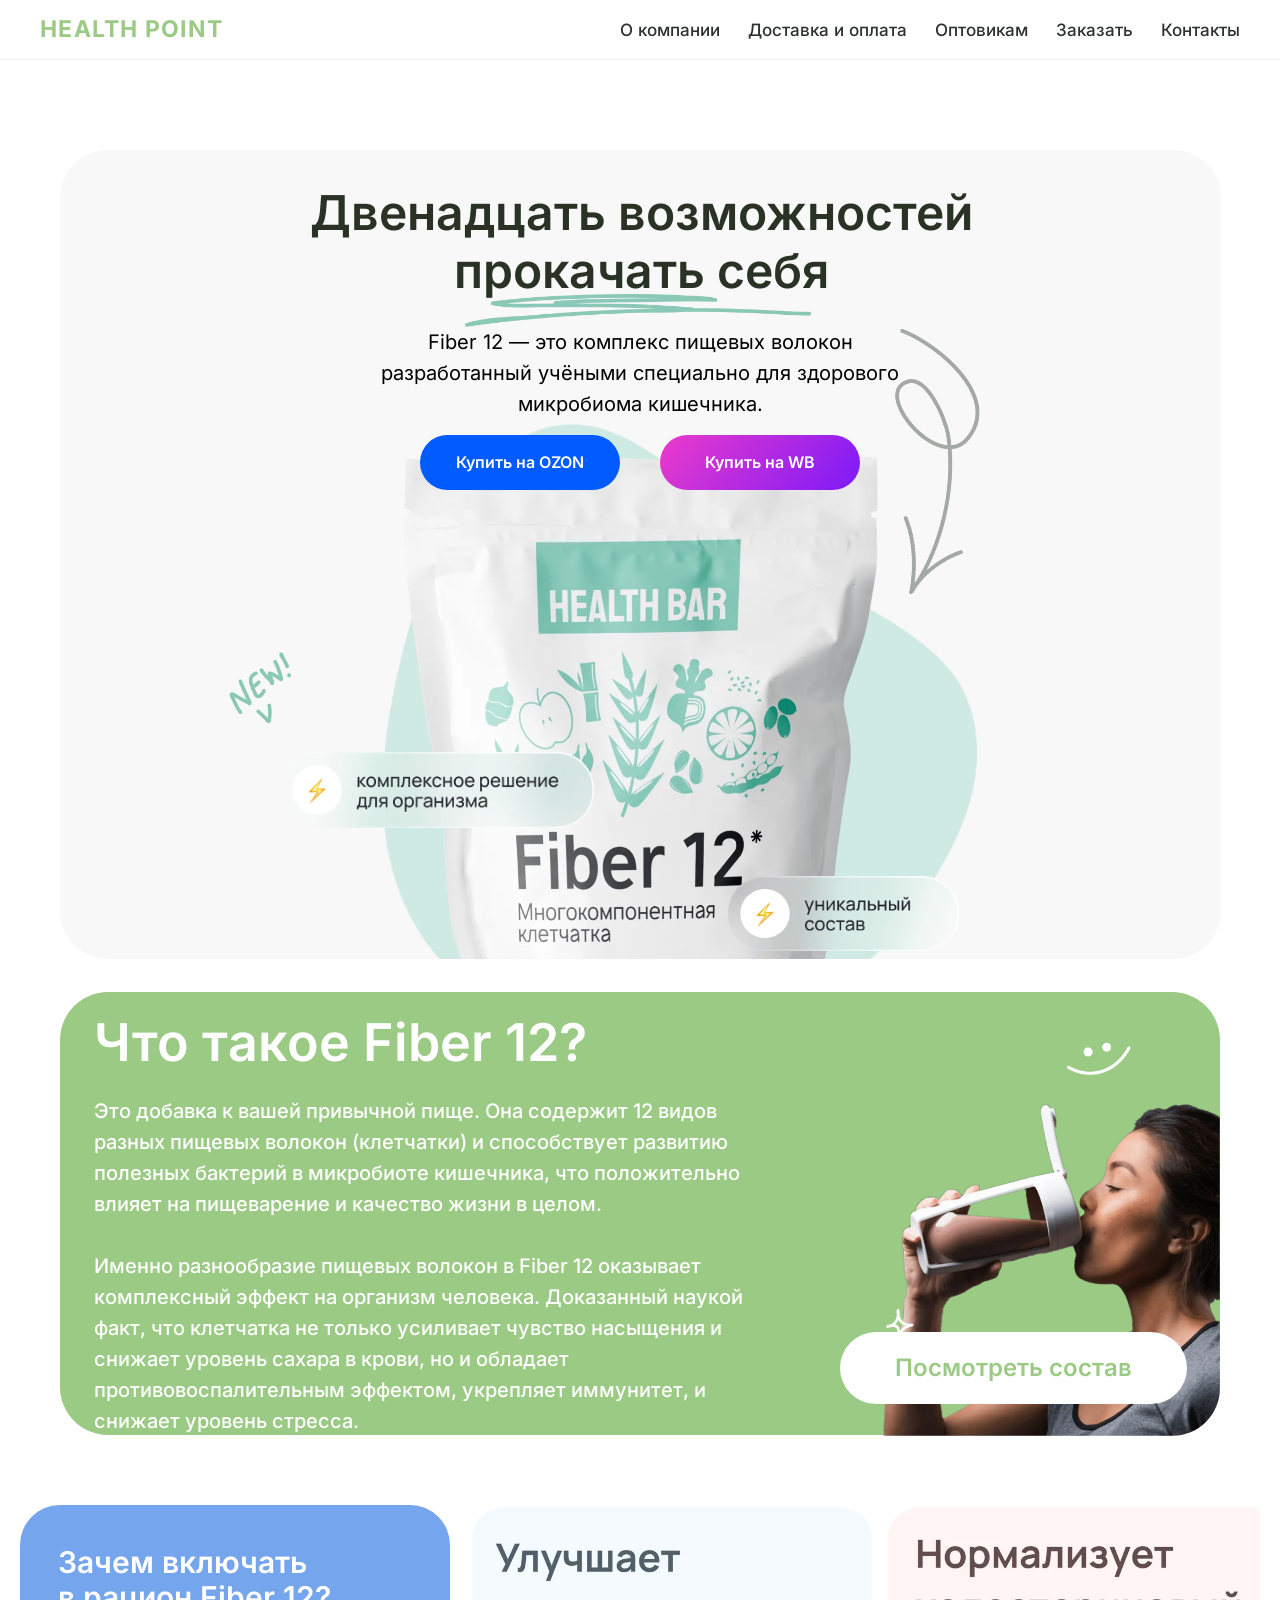
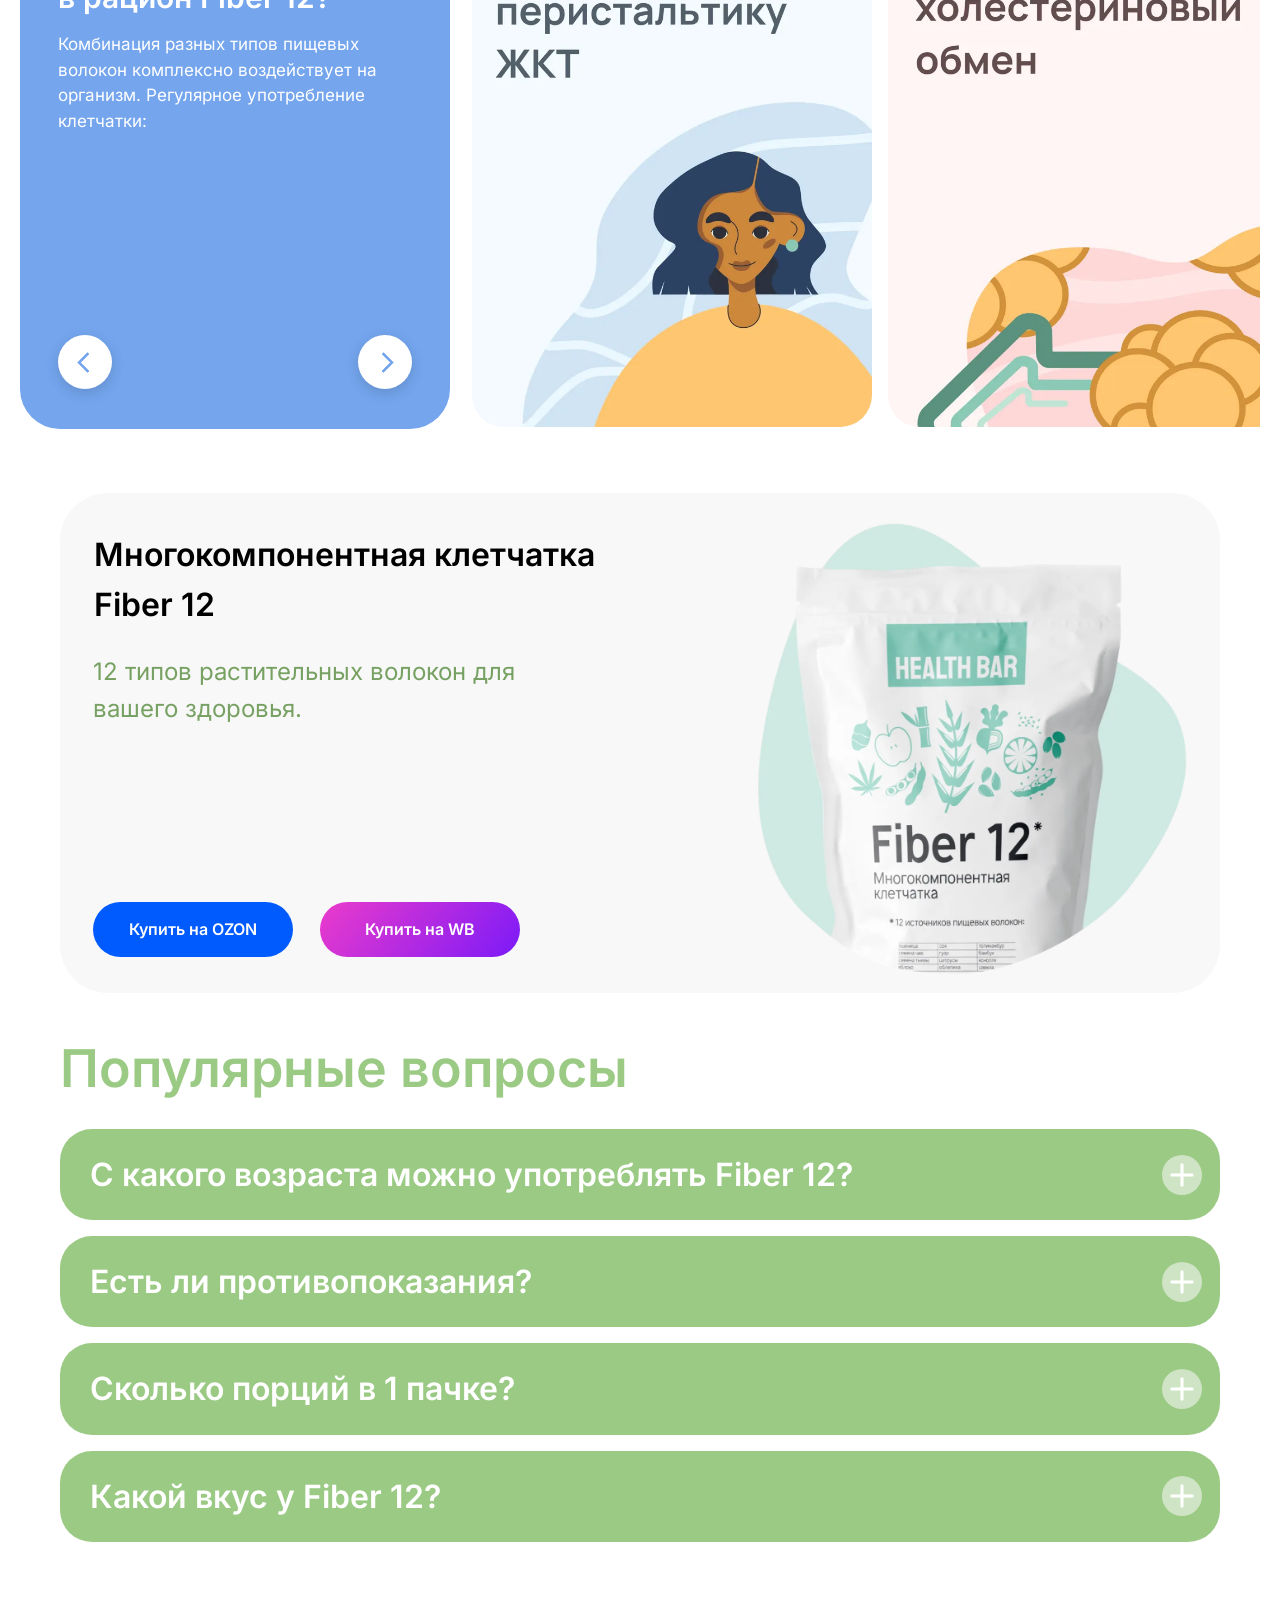
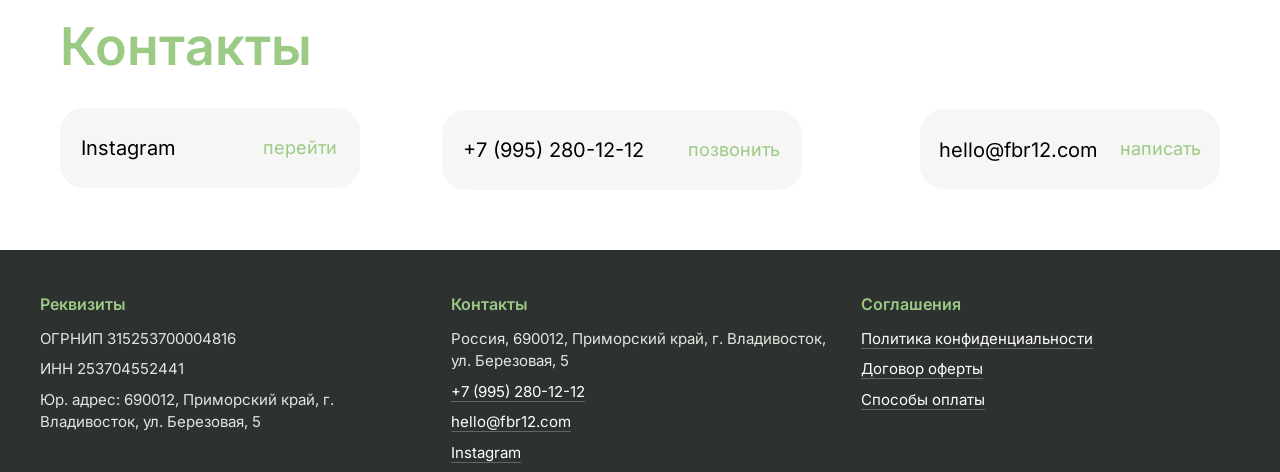
==== commit f2a41466: "Add files via upload" ====
--- a/index.html
+++ b/index.html
@@ -1,5 +1,5 @@
 <!DOCTYPE html>
-<html lang="ru"> <head> <meta charset="utf-8"/> <meta content="text/html; charset=utf-8" http-equiv="Content-Type"/> <meta content="width=device-width, initial-scale=1.0" name="viewport"/> <title>Fiber 12</title> <meta content="Многокомпонентная клетчатка" name="description"/> <meta content="https://fbr12.com" property="og:url"/> <meta content="Fiber 12" property="og:title"/> <meta content="Многокомпонентная клетчатка" property="og:description"/> <meta content="website" property="og:type"/> <meta content="tild3862-3530-4437-b839-336361313436__fiber_12.png" property="og:image"/> <link href="https://fbr12.com" rel="canonical"/> <meta content="on" http-equiv="x-dns-prefetch-control"/> <link href="/favicon.ico" rel="shortcut icon" type="image/x-icon"/> <link as="font" crossorigin="" href="jost-600-cyr.woff2" rel="preload" type="font/woff2"/><link href="base.css" rel="stylesheet"/><link href="p-index.css" rel="stylesheet"/><link href="custom.css" rel="stylesheet"/></head> <body class="t-body" style="margin:0;"> <header class="site-header"><div class="wrap"><a aria-label="HEALTH BAR" class="brand" href="index.html"><img alt="HEALTH BAR" height="34" src="tild3338-3639-4832-b864-663662306262__group.svg"/></a><nav aria-label="Menu" class="site-nav"><a href="about.html">О компании</a><a href="shipment-payment.html">Доставка и оплата</a><a href="wholesale.html">Оптовикам</a><a href="#order">Заказать</a><a href="#contacts">Контакты</a></nav><button aria-expanded="false" aria-label="menu" class="burger js-burger"><span></span><span></span><span></span></button></div></header><main class="t-records" data-hook="blocks-collection-content-node" id="allrecords"> <div class="r t-rec t-rec_pt_0" data-record-type="396" id="rec415602357" style="padding-top:0px; "> <div class="t396"> <div class="t396__artboard" data-artboard-height="900" data-artboard-height-res-320="530" data-artboard-height-res-640="870" data-artboard-recid="415602357" data-artboard-screens="320,480,640,960,1200" data-artboard-upscale="grid" data-artboard-upscale-res-320="grid" data-artboard-valign="center"> <div class="t396__carrier" data-artboard-recid="415602357"></div> <div class="t396__filter" data-artboard-recid="415602357"></div> <div class="t396__elem tn-elem tn-elem__4156023571645156475061" data-elem-id="1645156475061" data-elem-type="shape" data-field-axisx-res-320-value="center" data-field-axisx-value="left" data-field-axisy-res-320-value="bottom" data-field-axisy-value="top" data-field-container-res-320-value="window" data-field-container-value="grid" data-field-height-res-320-value="453" data-field-height-res-480-value="776" data-field-height-res-640-value="776" data-field-height-value="809" data-field-heightunits-value="px" data-field-left-res-320-value="0" data-field-left-res-480-value="10" data-field-left-res-640-value="10" data-field-left-res-960-value="170" data-field-left-value="20" data-field-leftunits-value="px" data-field-top-res-320-value="-1" data-field-top-res-480-value="94" data-field-top-res-640-value="94" data-field-top-res-960-value="134" data-field-top-value="91" data-field-topunits-value="px" data-field-width-res-320-value="90" data-field-width-res-480-value="460" data-field-width-res-640-value="620" data-field-width-res-960-value="620" data-field-width-value="1161" data-field-widthunits-res-320-value="%" data-field-widthunits-value="px"> <div class="tn-atom"> </div> </div> <div class="t396__elem tn-elem tn-elem__4156023571645166764364" data-elem-id="1645166764364" data-elem-type="image" data-field-axisx-value="left" data-field-axisy-value="top" data-field-container-value="grid" data-field-fileheight-value="577" data-field-filewidth-value="577" data-field-height-res-320-value="139" data-field-height-value="295" data-field-heightmode-value="hug" data-field-heightunits-value="px" data-field-left-res-320-value="-217" data-field-left-res-640-value="453" data-field-left-res-960-value="614" data-field-left-value="730" data-field-leftunits-value="px" data-field-top-res-320-value="-315" data-field-top-res-640-value="215" data-field-top-res-960-value="287" data-field-top-value="248" data-field-topunits-value="px" data-field-width-res-320-value="139" data-field-width-res-640-value="219" data-field-width-res-960-value="219" data-field-width-value="295" data-field-widthunits-value="px"> <div class="tn-atom"> <img alt="" class="tn-atom__img" imgfield="tn_img_1645166764364" loading="lazy" src="tild3563-3135-4135-b831-623034666339__arrow_05.webp"/> </div> </div> <div class="t396__elem tn-elem tn-elem__4156023571645166764371" data-elem-id="1645166764371" data-elem-type="image" data-field-axisx-value="left" data-field-axisy-value="top" data-field-container-value="grid" data-field-fileheight-value="62" data-field-filewidth-value="658" data-field-height-res-320-value="16" data-field-height-value="33" data-field-heightmode-value="hug" data-field-heightunits-value="px" data-field-left-res-320-value="73" data-field-left-res-480-value="83" data-field-left-res-640-value="123" data-field-left-res-960-value="323" data-field-left-value="425" data-field-leftunits-value="px" data-field-top-res-320-value="186" data-field-top-res-480-value="244" data-field-top-res-640-value="284" data-field-top-res-960-value="315" data-field-top-value="235" data-field-topunits-value="px" data-field-width-res-320-value="173" data-field-width-value="346" data-field-widthunits-value="px"> <div class="tn-atom"> <img alt="" class="tn-atom__img" imgfield="tn_img_1645166764371" loading="lazy" src="tild3663-3961-4663-b131-306336316238__group.webp"/> </div> </div> <div class="t396__elem tn-elem tn-elem__4156023571645164268845" data-animate-prx="mouse" data-animate-prx-dx="20" data-elem-id="1645164268845" data-elem-type="image" data-field-axisx-value="left" data-field-axisy-value="top" data-field-container-value="grid" data-field-fileheight-value="1765" data-field-filewidth-value="1680" data-field-height-res-320-value="290" data-field-height-value="625" data-field-heightmode-value="hug" data-field-heightunits-value="px" data-field-left-res-320-value="22" data-field-left-res-640-value="108" data-field-left-res-960-value="265" data-field-left-value="342" data-field-leftunits-value="px" data-field-top-res-320-value="274" data-field-top-res-640-value="405" data-field-top-res-960-value="446" data-field-top-value="365" data-field-topunits-value="px" data-field-width-res-320-value="276" data-field-width-res-640-value="498" data-field-width-res-960-value="500" data-field-width-value="595" data-field-widthunits-value="px"> <div class="tn-atom"> <img alt="" class="tn-atom__img" imgfield="tn_img_1645164268845" loading="lazy" src="tild6432-3334-4332-b939-623530363435__vector.webp"/> </div> </div> <div class="t396__elem tn-elem tn-elem__4156023571645164268854" data-animate-prx="mouse" data-animate-prx-dx="40" data-elem-id="1645164268854" data-elem-type="image" data-field-axisx-value="left" data-field-axisy-value="top" data-field-container-value="grid" data-field-fileheight-value="1981" data-field-filewidth-value="1412" data-field-height-res-320-value="324" data-field-height-value="701" data-field-heightmode-value="hug" data-field-heightunits-value="px" data-field-left-res-320-value="46" data-field-left-res-640-value="116" data-field-left-res-960-value="272" data-field-left-value="351" data-field-leftunits-value="px" data-field-top-res-320-value="279" data-field-top-res-640-value="413" data-field-top-res-960-value="453" data-field-top-value="387" data-field-topunits-value="px" data-field-width-res-320-value="231" data-field-width-res-640-value="418" data-field-width-res-960-value="420" data-field-width-value="500" data-field-widthunits-value="px"> <div class="tn-atom"> <img alt="" class="tn-atom__img" imgfield="tn_img_1645164268854" loading="lazy" src="tild3037-3831-4233-b431-323534303861__zip_bag_mockup-_1.webp"/> </div> </div> <div class="t396__elem tn-elem tn-elem__4156023571645166764375" data-elem-id="1645166764375" data-elem-type="image" data-field-axisx-value="left" data-field-axisy-value="top" data-field-container-value="grid" data-field-fileheight-value="122" data-field-filewidth-value="122" data-field-height-res-320-value="30" data-field-height-value="65" data-field-heightmode-value="hug" data-field-heightunits-value="px" data-field-left-res-320-value="247" data-field-left-res-640-value="61" data-field-left-res-960-value="187" data-field-left-value="190" data-field-leftunits-value="px" data-field-top-res-320-value="249" data-field-top-res-640-value="488" data-field-top-res-960-value="548" data-field-top-value="600" data-field-topunits-value="px" data-field-width-res-320-value="30" data-field-width-res-640-value="47" data-field-width-value="65" data-field-widthunits-value="px"> <div class="tn-atom"> <img alt="" class="tn-atom__img" imgfield="tn_img_1645166764375" loading="lazy" src="tild6234-6233-4365-b531-346262326366__misc_06.webp"/> </div> </div> <div class="t396__elem tn-elem tn-elem__4156023571645165495170" data-animate-prx="mouse" data-animate-prx-dx="10" data-animate-prx-dy="5" data-elem-id="1645165495170" data-elem-type="image" data-field-axisx-value="left" data-field-axisy-value="top" data-field-container-value="grid" data-field-fileheight-value="392" data-field-filewidth-value="1628" data-field-height-res-320-value="43" data-field-height-value="76" data-field-heightmode-value="hug" data-field-heightunits-value="px" data-field-left-res-320-value="7" data-field-left-res-640-value="29" data-field-left-res-960-value="250" data-field-left-value="240" data-field-leftunits-value="px" data-field-top-res-320-value="296" data-field-top-res-640-value="703" data-field-top-res-960-value="688" data-field-top-value="693" data-field-topunits-value="px" data-field-width-res-320-value="177" data-field-width-res-640-value="249" data-field-width-res-960-value="248" data-field-width-value="314" data-field-widthunits-value="px"> <div class="tn-atom"> <img alt="" class="tn-atom__img" imgfield="tn_img_1645165495170" loading="lazy" src="tild3931-3131-4134-a231-326637306333__group_49.webp"/> </div> </div> <div class="t396__elem tn-elem tn-elem__4156023571645156611784" data-elem-id="1645156611784" data-elem-type="text" data-field-axisx-value="left" data-field-axisy-value="top" data-field-container-value="grid" data-field-fontsize-res-320-value="24" data-field-fontsize-res-480-value="32" data-field-fontsize-res-960-value="40" data-field-fontsize-value="48" data-field-height-value="116" data-field-heightunits-value="px" data-field-left-res-320-value="26" data-field-left-res-480-value="-10" data-field-left-res-640-value="-26" data-field-left-res-960-value="134" data-field-left-value="221" data-field-leftunits-value="px" data-field-textfit-value="autoheight" data-field-top-res-320-value="93" data-field-top-res-480-value="125" data-field-top-res-640-value="135" data-field-top-res-960-value="181" data-field-top-value="125" data-field-topunits-value="px" data-field-width-res-320-value="269" data-field-width-res-480-value="500" data-field-width-value="761" data-field-widthunits-value="px"> <div class="tn-atom" field="tn_text_1645156611784">Двенадцать возможностей прокачать себя</div> </div> <div class="t396__elem tn-elem tn-elem__4156023571711682903380" data-elem-id="1711682903380" data-elem-type="text" data-field-axisx-value="left" data-field-axisy-value="top" data-field-container-value="grid" data-field-fontsize-value="20" data-field-height-value="93" data-field-heightunits-value="px" data-field-left-res-320-value="-111" data-field-left-value="320" data-field-leftunits-value="px" data-field-textfit-value="autoheight" data-field-top-res-320-value="-288" data-field-top-value="268" data-field-topunits-value="px" data-field-width-value="560" data-field-widthunits-value="px"> <div class="tn-atom" field="tn_text_1711682903380">Fiber 12 — это комплекс пищевых волокон разработанный учёными специально для здорового микробиома кишечника.</div> </div> <div class="t396__elem tn-elem tn-elem__4156023571711683377288" data-elem-id="1711683377288" data-elem-type="button" data-field-axisx-value="left" data-field-axisy-value="top" data-field-container-value="grid" data-field-fontsize-value="16" data-field-height-res-320-value="42" data-field-height-value="55" data-field-heightmode-res-320-value="fixed" data-field-heightunits-value="px" data-field-left-res-320-value="62" data-field-left-value="380" data-field-leftunits-value="px" data-field-top-res-320-value="466" data-field-top-value="376" data-field-topunits-value="px" data-field-width-value="200" data-field-widthunits-value="px"> <a class="tn-atom" href="https://www.ozon.ru/product/kletchatka-fiber-12-mnogokomponentnaya-589715375/?at=MZtvylkr3T2qYBWgf1N6nWDF0vjZ1MczBP3mZfKAJY5A" target="_blank"> <div class="tn-atom__button-content"> <span class="tn-atom__button-text">Купить на OZON</span> </div> <span class="tn-atom__button-border"></span> </a> </div> <div class="t396__elem tn-elem tn-elem__4156023571711683384473" data-elem-id="1711683384473" data-elem-type="button" data-field-axisx-value="left" data-field-axisy-value="top" data-field-container-value="grid" data-field-fontsize-value="16" data-field-height-res-320-value="42" data-field-height-value="55" data-field-heightmode-res-320-value="fixed" data-field-heightunits-value="px" data-field-left-res-320-value="61" data-field-left-value="620" data-field-leftunits-value="px" data-field-top-res-320-value="415" data-field-top-value="376" data-field-topunits-value="px" data-field-width-value="200" data-field-widthunits-value="px"> <a class="tn-atom" href="https://www.wildberries.ru/catalog/92650969/detail.aspx" target="_blank"> <div class="tn-atom__button-content"> <span class="tn-atom__button-text">Купить на WB</span> </div> <span class="tn-atom__button-border"></span> </a> </div> <div class="t396__elem tn-elem tn-elem__4156023571645165491752" data-animate-prx="mouse" data-animate-prx-dx="5" data-animate-prx-dy="10" data-elem-id="1645165491752" data-elem-type="image" data-field-axisx-value="left" data-field-axisy-value="top" data-field-container-value="grid" data-field-fileheight-value="392" data-field-filewidth-value="1200" data-field-height-res-320-value="43" data-field-height-value="75" data-field-heightmode-value="hug" data-field-heightunits-value="px" data-field-left-res-320-value="180" data-field-left-res-640-value="418" data-field-left-res-960-value="577" data-field-left-value="688" data-field-leftunits-value="px" data-field-top-res-320-value="346" data-field-top-res-640-value="781" data-field-top-res-960-value="821" data-field-top-value="817" data-field-topunits-value="px" data-field-width-res-320-value="132" data-field-width-res-640-value="184" data-field-width-res-960-value="185" data-field-width-value="231" data-field-widthunits-value="px"> <div class="tn-atom"> <img alt="" class="tn-atom__img" imgfield="tn_img_1645165491752" loading="lazy" src="tild6133-3936-4730-a533-336262353862__group_24.webp"/> </div> </div> </div> </div> </div> <div class="r t-rec" data-record-type="215" id="rec462504169" style=" "> <a name="comp" style="font-size:0;"></a> </div> <div class="r t-rec t-rec_pt_30 t-rec_pb_15" data-record-type="396" id="rec415618852" style="padding-top:30px;padding-bottom:15px; "> <div class="t396"> <div class="t396__artboard" data-artboard-height="447" data-artboard-height-res-320="740" data-artboard-height-res-640="660" data-artboard-height-res-960="690" data-artboard-recid="415618852" data-artboard-screens="320,480,640,960,1200" data-artboard-upscale="grid" data-artboard-upscale-res-320="grid" data-artboard-valign="center"> <div class="t396__carrier" data-artboard-recid="415618852"></div> <div class="t396__filter" data-artboard-recid="415618852"></div> <div class="t396__elem tn-elem tn-elem__4156188521645156475061" data-elem-id="1645156475061" data-elem-type="shape" data-field-axisx-res-320-value="center" data-field-axisx-value="left" data-field-axisy-res-320-value="top" data-field-axisy-value="top" data-field-container-res-320-value="window" data-field-container-value="grid" data-field-height-res-320-value="718" data-field-height-res-640-value="653" data-field-height-res-960-value="684" data-field-height-value="443" data-field-heightunits-value="px" data-field-left-res-320-value="0" data-field-left-res-640-value="10" data-field-left-res-960-value="170" data-field-left-value="20" data-field-leftunits-value="px" data-field-top-res-320-value="12" data-field-top-res-640-value="4" data-field-top-res-960-value="4" data-field-top-value="3" data-field-topunits-value="px" data-field-width-res-320-value="90" data-field-width-res-640-value="620" data-field-width-res-960-value="620" data-field-width-value="1160" data-field-widthunits-res-320-value="%" data-field-widthunits-value="px"> <div class="tn-atom"> </div> </div> <div class="t396__elem tn-elem tn-elem__4156188521645165681113" data-elem-id="1645165681113" data-elem-type="text" data-field-axisx-value="left" data-field-axisy-value="top" data-field-container-res-320-value="window" data-field-container-value="grid" data-field-fontsize-res-320-value="26" data-field-fontsize-res-640-value="36" data-field-fontsize-res-960-value="36" data-field-fontsize-value="52" data-field-heightunits-value="" data-field-left-res-320-value="35" data-field-left-res-640-value="38" data-field-left-res-960-value="200" data-field-left-value="54" data-field-leftunits-value="px" data-field-top-res-320-value="20" data-field-top-res-640-value="71" data-field-top-res-960-value="71" data-field-top-value="14" data-field-topunits-value="px" data-field-width-res-320-value="80" data-field-width-value="560" data-field-widthunits-res-320-value="%" data-field-widthunits-value="px"> <div class="tn-atom" field="tn_text_1645165681113">Что такое Fiber 12?</div> </div> <div class="t396__elem tn-elem tn-elem__4156188521645165706013" data-elem-id="1645165706013" data-elem-type="text" data-field-axisx-res-320-value="left" data-field-axisx-value="left" data-field-axisy-value="top" data-field-container-res-320-value="window" data-field-container-value="grid" data-field-fontsize-res-320-value="14" data-field-fontsize-res-640-value="18" data-field-fontsize-res-960-value="18" data-field-fontsize-value="20" data-field-heightunits-value="" data-field-left-res-320-value="35" data-field-left-res-640-value="38" data-field-left-res-960-value="200" data-field-left-value="54" data-field-leftunits-value="px" data-field-top-res-320-value="72" data-field-top-res-640-value="151" data-field-top-res-960-value="151" data-field-top-value="107" data-field-topunits-value="px" data-field-width-res-320-value="80" data-field-width-res-640-value="567" data-field-width-res-960-value="505" data-field-width-value="698" data-field-widthunits-res-320-value="%" data-field-widthunits-value="px"> <div class="tn-atom" field="tn_text_1645165706013">Это добавка к вашей привычной пище. Она содержит 12 видов разных пищевых волокон (клетчатки) и способствует развитию полезных бактерий в микробиоте кишечника, что положительно влияет на пищеварение и качество жизни в целом.<br/><br/>Именно разнообразие пищевых волокон в Fiber 12 оказывает комплексный эффект на организм человека. Доказанный наукой факт, что клетчатка не только усиливает чувство насыщения и снижает уровень сахара в крови, но и обладает противовоспалительным эффектом, укрепляет иммунитет, и снижает уровень стресса. </div> </div> <div class="t396__elem tn-elem tn-elem__4156188521645182949165" data-elem-id="1645182949165" data-elem-type="image" data-field-axisx-res-320-value="right" data-field-axisx-value="left" data-field-axisy-res-320-value="bottom" data-field-axisy-value="top" data-field-container-res-320-value="window" data-field-container-value="grid" data-field-fileheight-value="1682" data-field-filewidth-value="1680" data-field-heightunits-value="" data-field-left-res-320-value="-18" data-field-left-res-640-value="380" data-field-left-res-960-value="540" data-field-left-value="800" data-field-leftunits-value="px" data-field-top-res-320-value="-10" data-field-top-res-640-value="407" data-field-top-res-960-value="438" data-field-top-value="66" data-field-topunits-value="px" data-field-width-res-320-value="63" data-field-width-res-640-value="250" data-field-width-res-960-value="250" data-field-width-value="380" data-field-widthunits-res-320-value="%" data-field-widthunits-value="px"> <div class="tn-atom"> <img alt="" class="tn-atom__img" imgfield="tn_img_1645182949165" loading="lazy" src="tild6462-3364-4162-a539-616139373739__image_3.webp"/> </div> </div> <div class="t396__elem tn-elem tn-elem__4156188521645183054133" data-elem-id="1645183054133" data-elem-type="image" data-field-axisx-value="left" data-field-axisy-value="top" data-field-container-value="grid" data-field-fileheight-value="400" data-field-filewidth-value="400" data-field-heightunits-value="" data-field-left-res-320-value="192" data-field-left-res-640-value="550" data-field-left-res-960-value="268" data-field-left-value="1027" data-field-leftunits-value="px" data-field-top-res-320-value="503" data-field-top-res-640-value="15" data-field-top-res-960-value="494" data-field-top-value="38" data-field-topunits-value="px" data-field-width-res-320-value="46" data-field-width-value="64" data-field-widthunits-value="px"> <div class="tn-atom"> <img alt="" class="tn-atom__img" imgfield="tn_img_1645183054133" loading="lazy" src="tild3032-3965-4661-b135-656131376334__misc_04.webp"/> </div> </div> <div class="t396__elem tn-elem tn-elem__4156188521645183097681" data-elem-id="1645183097681" data-elem-type="image" data-field-axisx-value="left" data-field-axisy-value="top" data-field-container-value="grid" data-field-fileheight-value="280" data-field-filewidth-value="280" data-field-heightunits-value="" data-field-left-res-320-value="86" data-field-left-res-640-value="430" data-field-left-res-960-value="550" data-field-left-value="879" data-field-leftunits-value="px" data-field-top-res-320-value="515" data-field-top-res-640-value="580" data-field-top-res-960-value="500" data-field-top-value="353" data-field-topunits-value="px" data-field-width-res-320-value="31" data-field-width-value="42" data-field-widthunits-value="px"> <div class="tn-atom"> <img alt="" class="tn-atom__img" imgfield="tn_img_1645183097681" loading="lazy" src="tild3766-3562-4335-a165-376163393662__misc_01.webp"/> </div> </div> <div class="t396__elem tn-elem tn-elem__4156188521645248146067" data-elem-id="1645248146067" data-elem-type="image" data-field-axisx-value="left" data-field-axisy-value="top" data-field-container-value="grid" data-field-fileheight-value="280" data-field-filewidth-value="280" data-field-heightunits-value="" data-field-left-res-320-value="108" data-field-left-res-640-value="460" data-field-left-res-960-value="490" data-field-left-value="845" data-field-leftunits-value="px" data-field-top-res-320-value="592" data-field-top-res-640-value="440" data-field-top-res-960-value="560" data-field-top-value="320" data-field-topunits-value="px" data-field-width-res-320-value="22" data-field-width-value="30" data-field-widthunits-value="px"> <div class="tn-atom"> <img alt="" class="tn-atom__img" imgfield="tn_img_1645248146067" loading="lazy" src="tild3766-3562-4335-a165-376163393662__misc_01.webp"/> </div> </div> <div class="t396__elem tn-elem tn-elem__4156188521646299987874" data-elem-id="1646299987874" data-elem-type="button" data-field-axisx-res-320-value="center" data-field-axisx-value="left" data-field-axisy-value="top" data-field-container-res-320-value="window" data-field-container-value="grid" data-field-fontsize-res-320-value="20" data-field-fontsize-res-640-value="22" data-field-fontsize-res-960-value="22" data-field-fontsize-value="24" data-field-height-res-320-value="58" data-field-height-res-640-value="60" data-field-height-res-960-value="60" data-field-height-value="72" data-field-heightunits-value="" data-field-left-res-320-value="0" data-field-left-res-640-value="40" data-field-left-res-960-value="200" data-field-left-value="800" data-field-leftunits-value="px" data-field-top-res-320-value="657" data-field-top-res-640-value="567" data-field-top-res-960-value="596" data-field-top-value="343" data-field-topunits-value="px" data-field-width-res-320-value="262" data-field-width-res-640-value="300" data-field-width-res-960-value="300" data-field-width-value="347" data-field-widthunits-value=""> <a class="tn-atom" href="#contopen"> <div class="tn-atom__button-content"> <span class="tn-atom__button-text">Посмотреть состав</span> </div> <span class="tn-atom__button-border"></span> </a> </div> </div> </div> </div> <div class="r t-rec" data-animationappear="off" data-record-type="131" id="rec415764730" style=" "> <div class="t123"> <div class="t-container_100"> <div class="t-width t-width_100"> </div> </div> </div> </div> <div class="r t-rec t-rec_pt_15 t-rec_pb_15" data-animationappear="off" data-record-type="396" id="rec415753826" style="padding-top:15px;padding-bottom:15px; "> <div class="t396"> <div class="t396__artboard" data-artboard-height="666" data-artboard-height-res-320="870" data-artboard-height-res-640="600" data-artboard-height-res-960="610" data-artboard-ovrflw="visible" data-artboard-recid="415753826" data-artboard-screens="320,480,640,960,1200" data-artboard-upscale="grid" data-artboard-valign="center"> <div class="t396__carrier" data-artboard-recid="415753826"></div> <div class="t396__filter" data-artboard-recid="415753826"></div> <div class="t396__elem tn-elem tn-elem__4157538261645183201002" data-elem-id="1645183201002" data-elem-type="shape" data-field-axisx-value="left" data-field-axisy-res-320-value="center" data-field-axisy-value="top" data-field-container-res-320-value="window" data-field-container-value="grid" data-field-height-res-320-value="761" data-field-height-res-640-value="597" data-field-height-res-960-value="609" data-field-height-value="666" data-field-heightunits-value="px" data-field-left-res-320-value="16" data-field-left-res-640-value="10" data-field-left-res-960-value="170" data-field-left-value="20" data-field-leftunits-value="px" data-field-top-res-320-value="-2" data-field-top-res-640-value="2" data-field-top-res-960-value="2" data-field-top-value="0" data-field-topunits-value="px" data-field-width-res-320-value="90" data-field-width-res-640-value="620" data-field-width-res-960-value="620" data-field-width-value="1160" data-field-widthunits-res-320-value="%" data-field-widthunits-value="px"> <div class="tn-atom"> </div> </div> <div class="t396__elem tn-elem tn-elem__4157538261645183269323" data-elem-id="1645183269323" data-elem-type="text" data-field-axisx-value="left" data-field-axisy-value="top" data-field-container-res-320-value="window" data-field-container-value="grid" data-field-fontsize-res-320-value="14" data-field-fontsize-value="24" data-field-heightunits-value="" data-field-left-res-320-value="26" data-field-left-res-640-value="44" data-field-left-res-960-value="206" data-field-left-value="79" data-field-leftunits-value="px" data-field-top-res-320-value="24" data-field-top-res-640-value="19" data-field-top-res-960-value="25" data-field-top-value="43" data-field-topunits-value="px" data-field-width-value="114" data-field-widthunits-value="px"> <div class="tn-atom" field="tn_text_1645183269323">Cостав:</div> </div> <div class="t396__elem tn-elem tn-elem__4157538261645183555637" data-elem-id="1645183555637" data-elem-type="shape" data-field-axisx-value="left" data-field-axisy-value="top" data-field-container-res-320-value="window" data-field-container-value="grid" data-field-height-res-320-value="45" data-field-height-res-640-value="48" data-field-height-res-960-value="48" data-field-height-value="64" data-field-heightunits-value="px" data-field-left-res-320-value="25" data-field-left-res-640-value="291" data-field-left-res-960-value="454" data-field-left-value="621" data-field-leftunits-value="px" data-field-top-res-320-value="143" data-field-top-res-640-value="78" data-field-top-res-960-value="87" data-field-top-value="546" data-field-topunits-value="px" data-field-width-res-320-value="218" data-field-width-res-640-value="261" data-field-width-res-960-value="262" data-field-width-value="308" data-field-widthunits-value="px"> <div class="tn-atom"> </div> </div> <div class="t396__elem tn-elem tn-elem__4157538261645183446654" data-elem-id="1645183446654" data-elem-type="image" data-field-axisx-value="left" data-field-axisy-value="top" data-field-container-res-320-value="window" data-field-container-value="grid" data-field-fileheight-value="256" data-field-filewidth-value="256" data-field-heightunits-value="" data-field-left-res-320-value="25" data-field-left-res-640-value="291" data-field-left-res-960-value="454" data-field-left-value="621" data-field-leftunits-value="px" data-field-top-res-320-value="143" data-field-top-res-640-value="78" data-field-top-res-960-value="87" data-field-top-value="546" data-field-topunits-value="px" data-field-width-res-320-value="45" data-field-width-res-640-value="48" data-field-width-res-960-value="48" data-field-width-value="64" data-field-widthunits-value="px"> <div class="tn-atom"> <img alt="" class="tn-atom__img" imgfield="tn_img_1645183446654" loading="lazy" src="tild3838-3631-4565-b731-653236393236__group_69-3.webp"/> </div> </div> <div class="t396__elem tn-elem tn-elem__4157538261645183829788" data-elem-id="1645183829788" data-elem-type="text" data-field-axisx-value="left" data-field-axisy-value="top" data-field-container-res-320-value="window" data-field-container-value="grid" data-field-fontsize-res-320-value="14" data-field-fontsize-res-960-value="18" data-field-fontsize-value="20" data-field-heightunits-value="" data-field-left-res-320-value="77" data-field-left-res-640-value="351" data-field-left-res-960-value="514" data-field-left-value="701" data-field-leftunits-value="px" data-field-top-res-320-value="155" data-field-top-res-640-value="86" data-field-top-res-960-value="96" data-field-top-value="563" data-field-topunits-value="px" data-field-width-res-320-value="148" data-field-width-res-960-value="189" data-field-width-value="209" data-field-widthunits-value="px"> <div class="tn-atom" field="tn_text_1645183829788">пшеничная клетчатка</div> </div> <div class="t396__elem tn-elem tn-elem__4157538261655259347315" data-elem-id="1655259347315" data-elem-type="tooltip" data-field-axisx-value="left" data-field-axisy-value="top" data-field-container-res-320-value="window" data-field-container-value="grid" data-field-fontsize-value="14" data-field-height-value="64" data-field-heightunits-value="" data-field-left-res-320-value="25" data-field-left-res-640-value="291" data-field-left-res-960-value="454" data-field-left-value="621" data-field-leftunits-value="px" data-field-tipposition-value="right" data-field-top-res-320-value="143" data-field-top-res-640-value="78" data-field-top-res-960-value="87" data-field-top-value="546" data-field-topunits-value="px" data-field-width-res-320-value="45" data-field-width-res-960-value="48" data-field-width-value="64" data-field-widthunits-value="px"> <div class="tn-atom tn-atom__pin"> <div class="tn-atom__tip"> <div class="tn-atom__tip-text">Обладает сорбирующими свойствами, и стимулирует выделительные процессы. Предотвращает образование камней в почках и желчном пузыре. </div> </div> </div> </div> <div class="t396__elem tn-elem tn-elem__4157538261645183558554" data-elem-id="1645183558554" data-elem-type="shape" data-field-axisx-value="left" data-field-axisy-value="top" data-field-container-res-320-value="window" data-field-container-value="grid" data-field-height-res-320-value="45" data-field-height-res-640-value="48" data-field-height-res-960-value="48" data-field-height-value="64" data-field-heightunits-value="px" data-field-left-res-320-value="26" data-field-left-res-640-value="345" data-field-left-res-960-value="509" data-field-left-value="621" data-field-leftunits-value="px" data-field-top-res-320-value="632" data-field-top-res-640-value="222" data-field-top-res-960-value="453" data-field-top-value="106" data-field-topunits-value="px" data-field-width-res-320-value="202" data-field-width-res-640-value="254" data-field-width-res-960-value="241" data-field-width-value="286" data-field-widthunits-value="px"> <div class="tn-atom"> </div> </div> <div class="t396__elem tn-elem tn-elem__4157538261645183446662" data-elem-id="1645183446662" data-elem-type="image" data-field-axisx-value="left" data-field-axisy-value="top" data-field-container-res-320-value="window" data-field-container-value="grid" data-field-fileheight-value="256" data-field-filewidth-value="256" data-field-heightunits-value="" data-field-left-res-320-value="26" data-field-left-res-640-value="345" data-field-left-res-960-value="509" data-field-left-value="621" data-field-leftunits-value="px" data-field-top-res-320-value="632" data-field-top-res-640-value="222" data-field-top-res-960-value="453" data-field-top-value="106" data-field-topunits-value="px" data-field-width-res-320-value="45" data-field-width-res-640-value="48" data-field-width-res-960-value="48" data-field-width-value="64" data-field-widthunits-value="px"> <div class="tn-atom"> <img alt="" class="tn-atom__img" imgfield="tn_img_1645183446662" loading="lazy" src="tild3530-3465-4638-b436-373264366233__group_69-5.webp"/> </div> </div> <div class="t396__elem tn-elem tn-elem__4157538261645183862119" data-elem-id="1645183862119" data-elem-type="text" data-field-axisx-value="left" data-field-axisy-value="top" data-field-container-res-320-value="window" data-field-container-value="grid" data-field-fontsize-res-320-value="14" data-field-fontsize-res-960-value="18" data-field-fontsize-value="20" data-field-heightunits-value="" data-field-left-res-320-value="78" data-field-left-res-640-value="405" data-field-left-res-960-value="569" data-field-left-value="701" data-field-leftunits-value="px" data-field-top-res-320-value="644" data-field-top-res-640-value="229" data-field-top-res-960-value="462" data-field-top-value="123" data-field-topunits-value="px" data-field-width-res-320-value="133" data-field-width-res-960-value="174" data-field-width-value="189" data-field-widthunits-value="px"> <div class="tn-atom" field="tn_text_1645183862119">цитрусовый пектин</div> </div> <div class="t396__elem tn-elem tn-elem__4157538261655259352498" data-elem-id="1655259352498" data-elem-type="tooltip" data-field-axisx-value="left" data-field-axisy-value="top" data-field-container-res-320-value="window" data-field-container-value="grid" data-field-fontsize-value="14" data-field-height-value="64" data-field-heightunits-value="" data-field-left-res-320-value="26" data-field-left-res-640-value="345" data-field-left-res-960-value="509" data-field-left-value="621" data-field-leftunits-value="px" data-field-tipposition-value="right" data-field-top-res-320-value="632" data-field-top-res-640-value="222" data-field-top-res-960-value="453" data-field-top-value="106" data-field-topunits-value="px" data-field-width-res-320-value="45" data-field-width-res-960-value="48" data-field-width-value="64" data-field-widthunits-value="px"> <div class="tn-atom tn-atom__pin"> <div class="tn-atom__tip"> <div class="tn-atom__tip-text">Уменьшает всасывание жира и снижает уровень холестерина в крови. Замедляет всасывание сахара, чем снижает риск заболевания сахарным диабетом. </div> </div> </div> </div> <div class="t396__elem tn-elem tn-elem__4157538261645183544456" data-elem-id="1645183544456" data-elem-type="shape" data-field-axisx-value="left" data-field-axisy-value="top" data-field-container-res-320-value="window" data-field-container-value="grid" data-field-height-res-320-value="45" data-field-height-res-640-value="48" data-field-height-res-960-value="48" data-field-height-value="64" data-field-heightunits-value="px" data-field-left-res-320-value="26" data-field-left-res-480-value="44" data-field-left-res-640-value="44" data-field-left-res-960-value="207" data-field-left-value="80" data-field-leftunits-value="px" data-field-top-res-320-value="204" data-field-top-res-480-value="150" data-field-top-res-640-value="150" data-field-top-res-960-value="160" data-field-top-value="194" data-field-topunits-value="px" data-field-width-res-320-value="275" data-field-width-res-640-value="348" data-field-width-res-960-value="345" data-field-width-value="400" data-field-widthunits-value="px"> <div class="tn-atom"> </div> </div> <div class="t396__elem tn-elem tn-elem__4157538261645183446650" data-elem-id="1645183446650" data-elem-type="image" data-field-axisx-value="left" data-field-axisy-value="top" data-field-container-res-320-value="window" data-field-container-value="grid" data-field-fileheight-value="256" data-field-filewidth-value="256" data-field-heightunits-value="" data-field-left-res-320-value="26" data-field-left-res-480-value="44" data-field-left-res-640-value="44" data-field-left-res-960-value="207" data-field-left-value="80" data-field-leftunits-value="px" data-field-top-res-320-value="204" data-field-top-res-480-value="150" data-field-top-res-640-value="150" data-field-top-res-960-value="160" data-field-top-value="194" data-field-topunits-value="px" data-field-width-res-320-value="45" data-field-width-res-640-value="48" data-field-width-res-960-value="48" data-field-width-value="64" data-field-widthunits-value="px"> <div class="tn-atom"> <img alt="" class="tn-atom__img" imgfield="tn_img_1645183446650" loading="lazy" src="tild6666-6531-4561-b436-353063353836__group_69-2.webp"/> </div> </div> <div class="t396__elem tn-elem tn-elem__4157538261645183884185" data-elem-id="1645183884185" data-elem-type="text" data-field-axisx-value="left" data-field-axisy-value="top" data-field-container-res-320-value="window" data-field-container-value="grid" data-field-fontsize-res-320-value="14" data-field-fontsize-res-960-value="18" data-field-fontsize-value="20" data-field-heightunits-value="" data-field-left-res-320-value="77" data-field-left-res-480-value="104" data-field-left-res-640-value="104" data-field-left-res-960-value="267" data-field-left-value="160" data-field-leftunits-value="px" data-field-top-res-320-value="216" data-field-top-res-480-value="160" data-field-top-res-640-value="160" data-field-top-res-960-value="169" data-field-top-value="211" data-field-topunits-value="px" data-field-width-res-320-value="219" data-field-width-res-960-value="272" data-field-width-value="303" data-field-widthunits-value="px"> <div class="tn-atom" field="tn_text_1645183884185">клетчатка конопляного семени</div> </div> <div class="t396__elem tn-elem tn-elem__4157538261655259353949" data-elem-id="1655259353949" data-elem-type="tooltip" data-field-axisx-value="left" data-field-axisy-value="top" data-field-container-res-320-value="window" data-field-container-value="grid" data-field-fontsize-value="14" data-field-height-value="64" data-field-heightunits-value="" data-field-left-res-320-value="26" data-field-left-res-480-value="44" data-field-left-res-640-value="44" data-field-left-res-960-value="207" data-field-left-value="80" data-field-leftunits-value="px" data-field-tipposition-value="right" data-field-top-res-320-value="204" data-field-top-res-480-value="150" data-field-top-res-640-value="150" data-field-top-res-960-value="160" data-field-top-value="194" data-field-topunits-value="px" data-field-width-res-320-value="45" data-field-width-res-960-value="48" data-field-width-value="64" data-field-widthunits-value="px"> <div class="tn-atom tn-atom__pin"> <div class="tn-atom__tip"> <div class="tn-atom__tip-text">Содержит хлорофилл, необходимый для профилактики анемии, а также магний, медь и железо в высокой концентрации. </div> </div> </div> </div> <div class="t396__elem tn-elem tn-elem__4157538261645183559588" data-elem-id="1645183559588" data-elem-type="shape" data-field-axisx-value="left" data-field-axisy-value="top" data-field-container-res-320-value="window" data-field-container-value="grid" data-field-height-res-320-value="45" data-field-height-res-640-value="48" data-field-height-res-960-value="48" data-field-height-value="64" data-field-heightunits-value="px" data-field-left-res-320-value="26" data-field-left-res-640-value="44" data-field-left-res-960-value="209" data-field-left-value="621" data-field-leftunits-value="px" data-field-top-res-320-value="754" data-field-top-res-640-value="446" data-field-top-res-960-value="525" data-field-top-value="194" data-field-topunits-value="px" data-field-width-res-320-value="275" data-field-width-res-640-value="354" data-field-width-res-960-value="351" data-field-width-value="407" data-field-widthunits-value="px"> <div class="tn-atom"> </div> </div> <div class="t396__elem tn-elem tn-elem__4157538261645183446678" data-elem-id="1645183446678" data-elem-type="image" data-field-axisx-value="left" data-field-axisy-value="top" data-field-container-res-320-value="window" data-field-container-value="grid" data-field-fileheight-value="256" data-field-filewidth-value="256" data-field-heightunits-value="" data-field-left-res-320-value="26" data-field-left-res-640-value="44" data-field-left-res-960-value="209" data-field-left-value="621" data-field-leftunits-value="px" data-field-top-res-320-value="754" data-field-top-res-640-value="446" data-field-top-res-960-value="525" data-field-top-value="194" data-field-topunits-value="px" data-field-width-res-320-value="45" data-field-width-res-640-value="48" data-field-width-res-960-value="48" data-field-width-value="64" data-field-widthunits-value="px"> <div class="tn-atom"> <img alt="" class="tn-atom__img" imgfield="tn_img_1645183446678" loading="lazy" src="tild6636-3137-4264-a136-313365323937__group_69-1.webp"/> </div> </div> <div class="t396__elem tn-elem tn-elem__4157538261645183917289" data-elem-id="1645183917289" data-elem-type="text" data-field-axisx-value="left" data-field-axisy-value="top" data-field-container-res-320-value="window" data-field-container-value="grid" data-field-fontsize-res-320-value="14" data-field-fontsize-res-960-value="18" data-field-fontsize-value="20" data-field-heightunits-value="" data-field-left-res-320-value="78" data-field-left-res-640-value="104" data-field-left-res-960-value="269" data-field-left-value="701" data-field-leftunits-value="px" data-field-top-res-320-value="766" data-field-top-res-640-value="454" data-field-top-res-960-value="534" data-field-top-value="211" data-field-topunits-value="px" data-field-width-res-320-value="215" data-field-width-res-960-value="277" data-field-width-value="313" data-field-widthunits-value="px"> <div class="tn-atom" field="tn_text_1645183917289">яблоки сушеные измельченные</div> </div> <div class="t396__elem tn-elem tn-elem__4157538261655259356033" data-elem-id="1655259356033" data-elem-type="tooltip" data-field-axisx-value="left" data-field-axisy-value="top" data-field-container-res-320-value="window" data-field-container-value="grid" data-field-fontsize-value="14" data-field-height-value="64" data-field-heightunits-value="" data-field-left-res-320-value="26" data-field-left-res-640-value="44" data-field-left-res-960-value="209" data-field-left-value="621" data-field-leftunits-value="px" data-field-tipposition-value="right" data-field-top-res-320-value="754" data-field-top-res-640-value="446" data-field-top-res-960-value="525" data-field-top-value="194" data-field-topunits-value="px" data-field-width-res-320-value="45" data-field-width-res-960-value="48" data-field-width-value="64" data-field-widthunits-value="px"> <div class="tn-atom tn-atom__pin"> <div class="tn-atom__tip"> <div class="tn-atom__tip-text">Высокая содержание винной, яблочной, лимонной и хлорогеновой кислоты. Они помогают организму противостоять различным вирусам и сохранять кислотно-щелочной баланс.</div> </div> </div> </div> <div class="t396__elem tn-elem tn-elem__4157538261645183562990" data-elem-id="1645183562990" data-elem-type="shape" data-field-axisx-value="left" data-field-axisy-value="top" data-field-container-res-320-value="window" data-field-container-value="grid" data-field-height-res-320-value="45" data-field-height-res-640-value="48" data-field-height-res-960-value="48" data-field-height-value="64" data-field-heightunits-value="px" data-field-left-res-320-value="26" data-field-left-res-640-value="44" data-field-left-res-960-value="486" data-field-left-value="621" data-field-leftunits-value="px" data-field-top-res-320-value="265" data-field-top-res-640-value="518" data-field-top-res-960-value="232" data-field-top-value="458" data-field-topunits-value="px" data-field-width-res-320-value="208" data-field-width-res-640-value="256" data-field-width-res-960-value="256" data-field-width-value="294" data-field-widthunits-value="px"> <div class="tn-atom"> </div> </div> <div class="t396__elem tn-elem tn-elem__4157538261645183446646" data-elem-id="1645183446646" data-elem-type="image" data-field-axisx-value="left" data-field-axisy-value="top" data-field-container-res-320-value="window" data-field-container-value="grid" data-field-fileheight-value="256" data-field-filewidth-value="256" data-field-heightunits-value="" data-field-left-res-320-value="26" data-field-left-res-640-value="44" data-field-left-res-960-value="486" data-field-left-value="621" data-field-leftunits-value="px" data-field-top-res-320-value="265" data-field-top-res-640-value="518" data-field-top-res-960-value="232" data-field-top-value="458" data-field-topunits-value="px" data-field-width-res-320-value="45" data-field-width-res-640-value="48" data-field-width-res-960-value="48" data-field-width-value="64" data-field-widthunits-value="px"> <div class="tn-atom"> <img alt="" class="tn-atom__img" imgfield="tn_img_1645183446646" loading="lazy" src="tild3234-3839-4630-a131-666664393864__group_69-11.webp"/> </div> </div> <div class="t396__elem tn-elem tn-elem__4157538261645183970893" data-elem-id="1645183970893" data-elem-type="text" data-field-axisx-value="left" data-field-axisy-value="top" data-field-container-res-320-value="window" data-field-container-value="grid" data-field-fontsize-res-320-value="14" data-field-fontsize-res-960-value="18" data-field-fontsize-value="20" data-field-heightunits-value="" data-field-left-res-320-value="78" data-field-left-res-640-value="104" data-field-left-res-960-value="546" data-field-left-value="701" data-field-leftunits-value="px" data-field-top-res-320-value="277" data-field-top-res-640-value="525" data-field-top-res-960-value="242" data-field-top-value="475" data-field-topunits-value="px" data-field-width-res-320-value="152" data-field-width-res-960-value="180" data-field-width-value="202" data-field-widthunits-value="px"> <div class="tn-atom" field="tn_text_1645183970893">отруби из семян чиа</div> </div> <div class="t396__elem tn-elem tn-elem__4157538261655259359499" data-elem-id="1655259359499" data-elem-type="tooltip" data-field-axisx-value="left" data-field-axisy-value="top" data-field-container-res-320-value="window" data-field-container-value="grid" data-field-fontsize-value="14" data-field-height-value="64" data-field-heightunits-value="" data-field-left-res-320-value="26" data-field-left-res-640-value="44" data-field-left-res-960-value="486" data-field-left-value="621" data-field-leftunits-value="px" data-field-tipposition-value="right" data-field-top-res-320-value="265" data-field-top-res-640-value="518" data-field-top-res-960-value="232" data-field-top-value="458" data-field-topunits-value="px" data-field-width-res-320-value="45" data-field-width-res-960-value="48" data-field-width-value="64" data-field-widthunits-value="px"> <div class="tn-atom tn-atom__pin"> <div class="tn-atom__tip"> <div class="tn-atom__tip-text">Высокое содержание Омега-3 и антиоксидантов. Предотвращает образование тромбов. </div> </div> </div> </div> <div class="t396__elem tn-elem tn-elem__4157538261645183563589" data-elem-id="1645183563589" data-elem-type="shape" data-field-axisx-value="left" data-field-axisy-value="top" data-field-container-res-320-value="window" data-field-container-value="grid" data-field-height-res-320-value="45" data-field-height-res-640-value="48" data-field-height-res-960-value="48" data-field-height-value="64" data-field-heightunits-value="px" data-field-left-res-320-value="27" data-field-left-res-640-value="283" data-field-left-res-960-value="448" data-field-left-value="622" data-field-leftunits-value="px" data-field-top-res-320-value="693" data-field-top-res-640-value="366" data-field-top-res-960-value="376" data-field-top-value="282" data-field-topunits-value="px" data-field-width-res-320-value="220" data-field-width-res-640-value="273" data-field-width-res-960-value="273" data-field-width-value="319" data-field-widthunits-value="px"> <div class="tn-atom"> </div> </div> <div class="t396__elem tn-elem tn-elem__4157538261645183446642" data-elem-id="1645183446642" data-elem-type="image" data-field-axisx-value="left" data-field-axisy-value="top" data-field-container-res-320-value="window" data-field-container-value="grid" data-field-fileheight-value="256" data-field-filewidth-value="256" data-field-heightunits-value="" data-field-left-res-320-value="26" data-field-left-res-640-value="282" data-field-left-res-960-value="447" data-field-left-value="621" data-field-leftunits-value="px" data-field-top-res-320-value="693" data-field-top-res-640-value="366" data-field-top-res-960-value="376" data-field-top-value="282" data-field-topunits-value="px" data-field-width-res-320-value="45" data-field-width-res-640-value="48" data-field-width-res-960-value="48" data-field-width-value="64" data-field-widthunits-value="px"> <div class="tn-atom"> <img alt="" class="tn-atom__img" imgfield="tn_img_1645183446642" loading="lazy" src="tild6264-3661-4736-b131-323265316234__group_69-10.webp"/> </div> </div> <div class="t396__elem tn-elem tn-elem__4157538261645183987843" data-elem-id="1645183987843" data-elem-type="text" data-field-axisx-value="left" data-field-axisy-value="top" data-field-container-res-320-value="window" data-field-container-value="grid" data-field-fontsize-res-320-value="14" data-field-fontsize-res-960-value="18" data-field-fontsize-value="20" data-field-heightunits-value="" data-field-left-res-320-value="78" data-field-left-res-640-value="342" data-field-left-res-960-value="507" data-field-left-value="701" data-field-leftunits-value="px" data-field-top-res-320-value="704" data-field-top-res-640-value="373" data-field-top-res-960-value="386" data-field-top-value="299" data-field-topunits-value="px" data-field-width-res-320-value="165" data-field-width-res-960-value="204" data-field-width-value="232" data-field-widthunits-value="px"> <div class="tn-atom" field="tn_text_1645183987843">порошок топинамбура</div> </div> <div class="t396__elem tn-elem tn-elem__4157538261655259361017" data-elem-id="1655259361017" data-elem-type="tooltip" data-field-axisx-value="left" data-field-axisy-value="top" data-field-container-res-320-value="window" data-field-container-value="grid" data-field-fontsize-value="14" data-field-height-value="64" data-field-heightunits-value="" data-field-left-res-320-value="26" data-field-left-res-640-value="282" data-field-left-res-960-value="447" data-field-left-value="621" data-field-leftunits-value="px" data-field-tipposition-value="right" data-field-top-res-320-value="693" data-field-top-res-640-value="366" data-field-top-res-960-value="376" data-field-top-value="282" data-field-topunits-value="px" data-field-width-res-320-value="45" data-field-width-res-960-value="48" data-field-width-value="64" data-field-widthunits-value="px"> <div class="tn-atom tn-atom__pin"> <div class="tn-atom__tip"> <div class="tn-atom__tip-text">Снижает уровень кислотности желудка и нормализует артериальное давление. Является натуральным пребиотиком. </div> </div> </div> </div> <div class="t396__elem tn-elem tn-elem__4157538261645183548703" data-elem-id="1645183548703" data-elem-type="shape" data-field-axisx-value="left" data-field-axisy-value="top" data-field-container-res-320-value="window" data-field-container-value="grid" data-field-height-res-320-value="45" data-field-height-res-640-value="48" data-field-height-res-960-value="48" data-field-height-value="64" data-field-heightunits-value="px" data-field-left-res-320-value="26" data-field-left-res-640-value="44" data-field-left-res-960-value="207" data-field-left-value="80" data-field-leftunits-value="px" data-field-top-res-320-value="449" data-field-top-res-640-value="294" data-field-top-res-960-value="304" data-field-top-value="370" data-field-topunits-value="px" data-field-width-res-320-value="232" data-field-width-res-640-value="283" data-field-width-res-960-value="275" data-field-width-value="328" data-field-widthunits-value="px"> <div class="tn-atom"> </div> </div> <div class="t396__elem tn-elem tn-elem__4157538261645183446670" data-elem-id="1645183446670" data-elem-type="image" data-field-axisx-value="left" data-field-axisy-value="top" data-field-container-res-320-value="window" data-field-container-value="grid" data-field-fileheight-value="256" data-field-filewidth-value="256" data-field-heightunits-value="" data-field-left-res-320-value="26" data-field-left-res-640-value="44" data-field-left-res-960-value="207" data-field-left-value="80" data-field-leftunits-value="px" data-field-top-res-320-value="449" data-field-top-res-640-value="294" data-field-top-res-960-value="304" data-field-top-value="370" data-field-topunits-value="px" data-field-width-res-320-value="45" data-field-width-res-640-value="48" data-field-width-res-960-value="48" data-field-width-value="64" data-field-widthunits-value="px"> <div class="tn-atom"> <img alt="" class="tn-atom__img" imgfield="tn_img_1645183446670" loading="lazy" src="tild3433-6562-4462-b061-616439353733__group_69-6.webp"/> </div> </div> <div class="t396__elem tn-elem tn-elem__4157538261645184007677" data-elem-id="1645184007677" data-elem-type="text" data-field-axisx-value="left" data-field-axisy-value="top" data-field-container-res-320-value="window" data-field-container-value="grid" data-field-fontsize-res-320-value="14" data-field-fontsize-res-960-value="18" data-field-fontsize-value="20" data-field-heightunits-value="" data-field-left-res-320-value="78" data-field-left-res-640-value="104" data-field-left-res-960-value="267" data-field-left-value="160" data-field-leftunits-value="px" data-field-top-res-320-value="460" data-field-top-res-640-value="302" data-field-top-res-960-value="314" data-field-top-value="387" data-field-topunits-value="px" data-field-width-res-320-value="158" data-field-width-res-960-value="203" data-field-width-value="235" data-field-widthunits-value="px"> <div class="tn-atom" field="tn_text_1645184007677">отруби из семян тыквы</div> </div> <div class="t396__elem tn-elem tn-elem__4157538261655259362690" data-elem-id="1655259362690" data-elem-type="tooltip" data-field-axisx-value="left" data-field-axisy-value="top" data-field-container-res-320-value="window" data-field-container-value="grid" data-field-fontsize-value="14" data-field-height-value="64" data-field-heightunits-value="" data-field-left-res-320-value="26" data-field-left-res-640-value="44" data-field-left-res-960-value="207" data-field-left-value="80" data-field-leftunits-value="px" data-field-tipposition-value="right" data-field-top-res-320-value="449" data-field-top-res-640-value="294" data-field-top-res-960-value="304" data-field-top-value="370" data-field-topunits-value="px" data-field-width-res-320-value="45" data-field-width-res-960-value="48" data-field-width-value="64" data-field-widthunits-value="px"> <div class="tn-atom tn-atom__pin"> <div class="tn-atom__tip"> <div class="tn-atom__tip-text">Доказанный антипаразитарный эффект. Нормализует функцию желчевыводящих путей и стимулирует секрецию почек. </div> </div> </div> </div> <div class="t396__elem tn-elem tn-elem__4157538261645183564555" data-elem-id="1645183564555" data-elem-type="shape" data-field-axisx-value="left" data-field-axisy-value="top" data-field-container-res-320-value="window" data-field-container-value="grid" data-field-height-res-320-value="45" data-field-height-res-640-value="47" data-field-height-res-960-value="47" data-field-height-value="64" data-field-heightunits-value="px" data-field-left-res-320-value="26" data-field-left-res-480-value="44" data-field-left-res-640-value="322" data-field-left-res-960-value="209" data-field-left-value="80" data-field-leftunits-value="px" data-field-top-res-320-value="388" data-field-top-res-480-value="591" data-field-top-res-640-value="519" data-field-top-res-960-value="454" data-field-top-value="547" data-field-topunits-value="px" data-field-width-res-320-value="241" data-field-width-res-640-value="290" data-field-width-res-960-value="284" data-field-width-value="340" data-field-widthunits-value="px"> <div class="tn-atom"> </div> </div> <div class="t396__elem tn-elem tn-elem__4157538261645183446674" data-elem-id="1645183446674" data-elem-type="image" data-field-axisx-value="left" data-field-axisy-value="top" data-field-container-res-320-value="window" data-field-container-value="grid" data-field-fileheight-value="256" data-field-filewidth-value="256" data-field-heightunits-value="" data-field-left-res-320-value="26" data-field-left-res-480-value="44" data-field-left-res-640-value="322" data-field-left-res-960-value="209" data-field-left-value="80" data-field-leftunits-value="px" data-field-top-res-320-value="387" data-field-top-res-480-value="590" data-field-top-res-640-value="518" data-field-top-res-960-value="453" data-field-top-value="546" data-field-topunits-value="px" data-field-width-res-320-value="45" data-field-width-res-640-value="47" data-field-width-res-960-value="47" data-field-width-value="64" data-field-widthunits-value="px"> <div class="tn-atom"> <img alt="" class="tn-atom__img" imgfield="tn_img_1645183446674" loading="lazy" src="tild3062-3562-4663-b263-356162326333__group_69-7.webp"/> </div> </div> <div class="t396__elem tn-elem tn-elem__4157538261645184032796" data-elem-id="1645184032796" data-elem-type="text" data-field-axisx-value="left" data-field-axisy-value="top" data-field-container-res-320-value="window" data-field-container-value="grid" data-field-fontsize-res-320-value="14" data-field-fontsize-res-960-value="18" data-field-fontsize-value="20" data-field-heightunits-value="" data-field-left-res-320-value="78" data-field-left-res-480-value="103" data-field-left-res-640-value="381" data-field-left-res-960-value="268" data-field-left-value="160" data-field-leftunits-value="px" data-field-top-res-320-value="399" data-field-top-res-480-value="598" data-field-top-res-640-value="526" data-field-top-res-960-value="462" data-field-top-value="563" data-field-topunits-value="px" data-field-width-res-320-value="173" data-field-width-res-960-value="210" data-field-width-value="244" data-field-widthunits-value="px"> <div class="tn-atom" field="tn_text_1645184032796">cвекловичная клетчатка</div> </div> <div class="t396__elem tn-elem tn-elem__4157538261655259364466" data-elem-id="1655259364466" data-elem-type="tooltip" data-field-axisx-value="left" data-field-axisy-value="top" data-field-container-res-320-value="window" data-field-container-value="grid" data-field-fontsize-value="14" data-field-height-value="64" data-field-heightunits-value="" data-field-left-res-320-value="26" data-field-left-res-480-value="44" data-field-left-res-640-value="322" data-field-left-res-960-value="208" data-field-left-value="80" data-field-leftunits-value="px" data-field-tipposition-value="right" data-field-top-res-320-value="387" data-field-top-res-480-value="590" data-field-top-res-640-value="518" data-field-top-res-960-value="452" data-field-top-value="546" data-field-topunits-value="px" data-field-width-res-320-value="45" data-field-width-res-960-value="48" data-field-width-value="64" data-field-widthunits-value="px"> <div class="tn-atom tn-atom__pin"> <div class="tn-atom__tip"> <div class="tn-atom__tip-text">Выводит из организма токсины, соли тяжелых металлов и радионуклиды. Эффективная профилактика ишемической болезни сердца.</div> </div> </div> </div> <div class="t396__elem tn-elem tn-elem__4157538261645183564989" data-elem-id="1645183564989" data-elem-type="shape" data-field-axisx-value="left" data-field-axisy-value="top" data-field-container-res-320-value="window" data-field-container-value="grid" data-field-height-res-320-value="45" data-field-height-res-640-value="48" data-field-height-res-960-value="48" data-field-height-value="64" data-field-heightunits-value="px" data-field-left-res-320-value="26" data-field-left-res-640-value="343" data-field-left-res-960-value="498" data-field-left-value="621" data-field-leftunits-value="px" data-field-top-res-320-value="571" data-field-top-res-640-value="294" data-field-top-res-960-value="304" data-field-top-value="370" data-field-topunits-value="px" data-field-width-res-320-value="189" data-field-width-res-640-value="226" data-field-width-res-960-value="223" data-field-width-value="267" data-field-widthunits-value="px"> <div class="tn-atom"> </div> </div> <div class="t396__elem tn-elem tn-elem__4157538261645183446630" data-elem-id="1645183446630" data-elem-type="image" data-field-axisx-value="left" data-field-axisy-value="top" data-field-container-res-320-value="window" data-field-container-value="grid" data-field-fileheight-value="256" data-field-filewidth-value="256" data-field-heightunits-value="" data-field-left-res-320-value="26" data-field-left-res-640-value="343" data-field-left-res-960-value="498" data-field-left-value="621" data-field-leftunits-value="px" data-field-top-res-320-value="571" data-field-top-res-640-value="294" data-field-top-res-960-value="304" data-field-top-value="370" data-field-topunits-value="px" data-field-width-res-320-value="45" data-field-width-res-640-value="48" data-field-width-res-960-value="48" data-field-width-value="64" data-field-widthunits-value="px"> <div class="tn-atom"> <img alt="" class="tn-atom__img" imgfield="tn_img_1645183446630" loading="lazy" src="tild6462-3535-4436-b066-646461376539__group_69-8.webp"/> </div> </div> <div class="t396__elem tn-elem tn-elem__4157538261645184056512" data-elem-id="1645184056512" data-elem-type="text" data-field-axisx-value="left" data-field-axisy-value="top" data-field-container-res-320-value="window" data-field-container-value="grid" data-field-fontsize-res-320-value="14" data-field-fontsize-res-960-value="18" data-field-fontsize-value="20" data-field-heightunits-value="" data-field-left-res-320-value="78" data-field-left-res-640-value="403" data-field-left-res-960-value="558" data-field-left-value="701" data-field-leftunits-value="px" data-field-top-res-320-value="583" data-field-top-res-640-value="302" data-field-top-res-960-value="314" data-field-top-value="387" data-field-topunits-value="px" data-field-width-res-320-value="120" data-field-width-res-960-value="148" data-field-width-value="170" data-field-widthunits-value="px"> <div class="tn-atom" field="tn_text_1645184056512">камедь гуаровая</div> </div> <div class="t396__elem tn-elem tn-elem__4157538261655259365683" data-elem-id="1655259365683" data-elem-type="tooltip" data-field-axisx-value="left" data-field-axisy-value="top" data-field-container-res-320-value="window" data-field-container-value="grid" data-field-fontsize-value="14" data-field-height-value="64" data-field-heightunits-value="" data-field-left-res-320-value="26" data-field-left-res-640-value="343" data-field-left-res-960-value="498" data-field-left-value="621" data-field-leftunits-value="px" data-field-tipposition-value="right" data-field-top-res-320-value="571" data-field-top-res-640-value="294" data-field-top-res-960-value="304" data-field-top-value="370" data-field-topunits-value="px" data-field-width-res-320-value="45" data-field-width-res-960-value="48" data-field-width-value="64" data-field-widthunits-value="px"> <div class="tn-atom tn-atom__pin"> <div class="tn-atom__tip"> <div class="tn-atom__tip-text">Натуральный гипоаллергенный стабилизатор. Нормализует аппетит и уровень холестерина в крови. </div> </div> </div> </div> <div class="t396__elem tn-elem tn-elem__4157538261645183549753" data-elem-id="1645183549753" data-elem-type="shape" data-field-axisx-value="left" data-field-axisy-value="top" data-field-container-res-320-value="window" data-field-container-value="grid" data-field-height-res-320-value="45" data-field-height-res-640-value="48" data-field-height-res-960-value="48" data-field-height-value="64" data-field-heightunits-value="px" data-field-left-res-320-value="26" data-field-left-res-480-value="44" data-field-left-res-640-value="44" data-field-left-res-960-value="207" data-field-left-value="80" data-field-leftunits-value="px" data-field-top-res-320-value="510" data-field-top-res-480-value="366" data-field-top-res-640-value="366" data-field-top-res-960-value="376" data-field-top-value="458" data-field-topunits-value="px" data-field-width-res-320-value="242" data-field-width-res-640-value="216" data-field-width-res-960-value="218" data-field-width-value="261" data-field-widthunits-value="px"> <div class="tn-atom"> </div> </div> <div class="t396__elem tn-elem tn-elem__4157538261645183446638" data-elem-id="1645183446638" data-elem-type="image" data-field-axisx-value="left" data-field-axisy-value="top" data-field-container-res-320-value="window" data-field-container-value="grid" data-field-fileheight-value="256" data-field-filewidth-value="256" data-field-heightunits-value="" data-field-left-res-320-value="26" data-field-left-res-480-value="44" data-field-left-res-640-value="44" data-field-left-res-960-value="207" data-field-left-value="80" data-field-leftunits-value="px" data-field-top-res-320-value="510" data-field-top-res-480-value="366" data-field-top-res-640-value="366" data-field-top-res-960-value="376" data-field-top-value="458" data-field-topunits-value="px" data-field-width-res-320-value="45" data-field-width-res-640-value="48" data-field-width-res-960-value="48" data-field-width-value="64" data-field-widthunits-value="px"> <div class="tn-atom"> <img alt="" class="tn-atom__img" imgfield="tn_img_1645183446638" loading="lazy" src="tild3934-6663-4162-b564-663465333138__group_69-9.webp"/> </div> </div> <div class="t396__elem tn-elem tn-elem__4157538261645184065864" data-elem-id="1645184065864" data-elem-type="text" data-field-axisx-value="left" data-field-axisy-value="top" data-field-container-res-320-value="window" data-field-container-value="grid" data-field-fontsize-res-320-value="14" data-field-fontsize-res-960-value="18" data-field-fontsize-value="20" data-field-heightunits-value="" data-field-left-res-320-value="78" data-field-left-res-480-value="104" data-field-left-res-640-value="104" data-field-left-res-960-value="267" data-field-left-value="160" data-field-leftunits-value="px" data-field-top-res-320-value="520" data-field-top-res-480-value="374" data-field-top-res-640-value="374" data-field-top-res-960-value="386" data-field-top-value="475" data-field-topunits-value="px" data-field-width-res-320-value="174" data-field-width-res-960-value="141" data-field-width-value="164" data-field-widthunits-value="px"> <div class="tn-atom" field="tn_text_1645184065864">ягоды облепихи </div> </div> <div class="t396__elem tn-elem tn-elem__4157538261655259366967" data-elem-id="1655259366967" data-elem-type="tooltip" data-field-axisx-value="left" data-field-axisy-value="top" data-field-container-res-320-value="window" data-field-container-value="grid" data-field-fontsize-value="14" data-field-height-value="64" data-field-heightunits-value="" data-field-left-res-320-value="26" data-field-left-res-480-value="44" data-field-left-res-640-value="44" data-field-left-res-960-value="207" data-field-left-value="80" data-field-leftunits-value="px" data-field-tipposition-value="right" data-field-top-res-320-value="510" data-field-top-res-480-value="366" data-field-top-res-640-value="366" data-field-top-res-960-value="376" data-field-top-value="458" data-field-topunits-value="px" data-field-width-res-320-value="45" data-field-width-res-960-value="48" data-field-width-value="64" data-field-widthunits-value="px"> <div class="tn-atom tn-atom__pin"> <div class="tn-atom__tip"> <div class="tn-atom__tip-text">Запускает выработку серотонина и собственного коллагена за счет высокого содержания витамина С. Поддерживает иммунитет. </div> </div> </div> </div> <div class="t396__elem tn-elem tn-elem__4157538261645183545621" data-elem-id="1645183545621" data-elem-type="shape" data-field-axisx-value="left" data-field-axisy-value="top" data-field-container-res-320-value="window" data-field-container-value="grid" data-field-height-res-320-value="45" data-field-height-res-640-value="48" data-field-height-res-960-value="48" data-field-height-value="64" data-field-heightunits-value="px" data-field-left-res-320-value="26" data-field-left-res-480-value="44" data-field-left-res-640-value="44" data-field-left-res-960-value="207" data-field-left-value="80" data-field-leftunits-value="px" data-field-top-res-320-value="326" data-field-top-res-480-value="222" data-field-top-res-640-value="222" data-field-top-res-960-value="232" data-field-top-value="282" data-field-topunits-value="px" data-field-width-res-320-value="225" data-field-width-res-640-value="279" data-field-width-res-960-value="263" data-field-width-value="318" data-field-widthunits-value="px"> <div class="tn-atom"> </div> </div> <div class="t396__elem tn-elem tn-elem__4157538261645183446659" data-elem-id="1645183446659" data-elem-type="image" data-field-axisx-value="left" data-field-axisy-value="top" data-field-container-res-320-value="window" data-field-container-value="grid" data-field-fileheight-value="256" data-field-filewidth-value="256" data-field-heightunits-value="" data-field-left-res-320-value="26" data-field-left-res-480-value="44" data-field-left-res-640-value="44" data-field-left-res-960-value="207" data-field-left-value="80" data-field-leftunits-value="px" data-field-top-res-320-value="326" data-field-top-res-480-value="222" data-field-top-res-640-value="222" data-field-top-res-960-value="232" data-field-top-value="282" data-field-topunits-value="px" data-field-width-res-320-value="45" data-field-width-res-640-value="48" data-field-width-res-960-value="48" data-field-width-value="64" data-field-widthunits-value="px"> <div class="tn-atom"> <img alt="" class="tn-atom__img" imgfield="tn_img_1645183446659" loading="lazy" src="tild3832-3734-4764-b062-653633353939__group_69.webp"/> </div> </div> <div class="t396__elem tn-elem tn-elem__4157538261645183941639" data-elem-id="1645183941639" data-elem-type="text" data-field-axisx-value="left" data-field-axisy-value="top" data-field-container-res-320-value="window" data-field-container-value="grid" data-field-fontsize-res-320-value="14" data-field-fontsize-res-960-value="18" data-field-fontsize-value="20" data-field-heightunits-value="" data-field-left-res-320-value="78" data-field-left-res-480-value="104" data-field-left-res-640-value="104" data-field-left-res-960-value="267" data-field-left-value="160" data-field-leftunits-value="px" data-field-top-res-320-value="338" data-field-top-res-480-value="230" data-field-top-res-640-value="230" data-field-top-res-960-value="242" data-field-top-value="299" data-field-topunits-value="px" data-field-width-res-320-value="153" data-field-width-res-960-value="193" data-field-width-value="217" data-field-widthunits-value="px"> <div class="tn-atom" field="tn_text_1645183941639">бамбуковая клетчатка</div> </div> <div class="t396__elem tn-elem tn-elem__4157538261655259357700" data-elem-id="1655259357700" data-elem-type="tooltip" data-field-axisx-value="left" data-field-axisy-value="top" data-field-container-res-320-value="window" data-field-container-value="grid" data-field-fontsize-value="14" data-field-height-value="64" data-field-heightunits-value="" data-field-left-res-320-value="26" data-field-left-res-480-value="44" data-field-left-res-640-value="44" data-field-left-res-960-value="207" data-field-left-value="80" data-field-leftunits-value="px" data-field-tipposition-value="right" data-field-top-res-320-value="326" data-field-top-res-480-value="222" data-field-top-res-640-value="222" data-field-top-res-960-value="232" data-field-top-value="282" data-field-topunits-value="px" data-field-width-res-320-value="45" data-field-width-res-960-value="48" data-field-width-value="64" data-field-widthunits-value="px"> <div class="tn-atom tn-atom__pin"> <div class="tn-atom__tip"> <div class="tn-atom__tip-text">Благодаря входящей в состав кремниевой кислоте, обладает противовоспалительными свойствами и ускоряет регенерацию тканей.</div> </div> </div> </div> <div class="t396__elem tn-elem tn-elem__4157538261645183489899" data-elem-id="1645183489899" data-elem-type="shape" data-field-axisx-value="left" data-field-axisy-value="top" data-field-container-res-320-value="window" data-field-container-value="grid" data-field-height-res-320-value="45" data-field-height-res-640-value="48" data-field-height-res-960-value="48" data-field-height-value="64" data-field-heightunits-value="px" data-field-left-res-320-value="26" data-field-left-res-480-value="44" data-field-left-res-640-value="44" data-field-left-res-960-value="207" data-field-left-value="80" data-field-leftunits-value="px" data-field-top-res-320-value="82" data-field-top-res-480-value="78" data-field-top-res-640-value="78" data-field-top-res-960-value="88" data-field-top-value="106" data-field-topunits-value="px" data-field-width-res-320-value="190" data-field-width-res-640-value="231" data-field-width-res-960-value="231" data-field-width-value="269" data-field-widthunits-value="px"> <div class="tn-atom"> </div> </div> <div class="t396__elem tn-elem tn-elem__4157538261645183446666" data-elem-id="1645183446666" data-elem-type="image" data-field-axisx-value="left" data-field-axisy-value="top" data-field-container-res-320-value="window" data-field-container-value="grid" data-field-fileheight-value="256" data-field-filewidth-value="256" data-field-heightunits-value="" data-field-left-res-320-value="26" data-field-left-res-480-value="44" data-field-left-res-640-value="44" data-field-left-res-960-value="207" data-field-left-value="80" data-field-leftunits-value="px" data-field-top-res-320-value="82" data-field-top-res-480-value="78" data-field-top-res-640-value="78" data-field-top-res-960-value="88" data-field-top-value="106" data-field-topunits-value="px" data-field-width-res-320-value="45" data-field-width-res-640-value="48" data-field-width-res-960-value="48" data-field-width-value="64" data-field-widthunits-value="px"> <div class="tn-atom"> <img alt="" class="tn-atom__img" imgfield="tn_img_1645183446666" loading="lazy" src="tild6139-3334-4763-b964-383066343834__group_69.webp"/> </div> </div> <div class="t396__elem tn-elem tn-elem__4157538261645183801248" data-elem-id="1645183801248" data-elem-type="text" data-field-axisx-value="left" data-field-axisy-value="top" data-field-container-res-320-value="window" data-field-container-value="grid" data-field-fontsize-res-320-value="14" data-field-fontsize-res-640-value="18" data-field-fontsize-res-960-value="18" data-field-fontsize-value="20" data-field-heightunits-value="" data-field-left-res-320-value="78" data-field-left-res-480-value="104" data-field-left-res-640-value="104" data-field-left-res-960-value="267" data-field-left-value="160" data-field-leftunits-value="px" data-field-top-res-320-value="94" data-field-top-res-480-value="87" data-field-top-res-640-value="87" data-field-top-res-960-value="97" data-field-top-value="123" data-field-topunits-value="px" data-field-width-res-320-value="118" data-field-width-res-640-value="150" data-field-width-res-960-value="153" data-field-width-value="167" data-field-widthunits-value="px"> <div class="tn-atom" field="tn_text_1645183801248">соевая клетчатка</div> </div> <div class="t396__elem tn-elem tn-elem__4157538261655259317094" data-elem-id="1655259317094" data-elem-type="tooltip" data-field-axisx-value="left" data-field-axisy-value="top" data-field-container-res-320-value="window" data-field-container-value="grid" data-field-fontsize-value="14" data-field-height-value="64" data-field-heightunits-value="" data-field-left-res-320-value="26" data-field-left-res-480-value="44" data-field-left-res-640-value="44" data-field-left-res-960-value="207" data-field-left-value="80" data-field-leftunits-value="px" data-field-tipposition-value="right" data-field-top-res-320-value="82" data-field-top-res-480-value="78" data-field-top-res-640-value="78" data-field-top-res-960-value="88" data-field-top-value="106" data-field-topunits-value="px" data-field-width-res-320-value="45" data-field-width-res-960-value="48" data-field-width-value="64" data-field-widthunits-value="px"> <div class="tn-atom tn-atom__pin"> <div class="tn-atom__tip"> <div class="tn-atom__tip-text">Высокое содержание сырого протеина, наиболее близкого по аминокислотному составу белкам мышечной ткани. Не содержит глютена и ГМО.</div> </div> </div> </div> </div> </div> </div> <section aria-label="Польза Fiber 12" class="benefits"><div class="benefits__row js-carousel"><div class="benefits__intro"><h2>Зачем включать<br/>в рацион Fiber 12?</h2><p>Комбинация разных типов пищевых волокон комплексно воздействует на организм. Регулярное употребление клетчатки:</p><div class="benefits__nav"><button aria-label="Назад" class="benefits__btn js-prev" type="button">‹</button><button aria-label="Вперёд" class="benefits__btn js-next" type="button">›</button></div></div><div class="benefits__track js-carousel-track"><img alt="Улучшает перистальтику ЖКТ" class="benefits__card" draggable="false" height="500" loading="lazy" src="tild6232-3434-4637-b838-326165643939__frame_15.webp" width="300"/><img alt="Нормализует холестериновый обмен" class="benefits__card" draggable="false" height="500" loading="lazy" src="tild6464-3733-4263-b263-323661363239__frame_11.webp" width="300"/><img alt="Снижает стресс" class="benefits__card" draggable="false" height="500" loading="lazy" src="tild6663-3735-4030-a130-346431386438__frame_6.webp" width="300"/><img alt="Выводит токсины" class="benefits__card" draggable="false" height="500" loading="lazy" src="tild3764-6231-4530-a132-343566663564__frame_9.webp" width="300"/><img alt="Выводит тяжёлые металлы и соли" class="benefits__card" draggable="false" height="500" loading="lazy" src="tild3966-6435-4366-a132-643463613934__frame_8.webp" width="300"/><img alt="Абсорбирует вредные метаболиты" class="benefits__card" draggable="false" height="500" loading="lazy" src="tild6539-3134-4230-b434-363035626462__frame_12.webp" width="300"/><img alt="Повышает иммунитет" class="benefits__card" draggable="false" height="500" loading="lazy" src="tild6464-3036-4464-b266-363435663836__frame_14.webp" width="300"/><img alt="Способствует чувству насыщения" class="benefits__card" draggable="false" height="500" loading="lazy" src="tild3333-3566-4035-a262-326661326262__frame_13.webp" width="300"/><img alt="Препятствует всасыванию глюкозы" class="benefits__card" draggable="false" height="500" loading="lazy" src="tild3036-6432-4034-b831-383739663133__frame_6-1.webp" width="300"/><img alt="Питает микрофлору кишечника" class="benefits__card" draggable="false" height="500" loading="lazy" src="tild6237-3934-4262-a563-323539323639__frame_10.webp" width="300"/><img alt="Стимулирует пищеварение" class="benefits__card" draggable="false" height="500" loading="lazy" src="tild6162-6338-4130-b132-353561633330__frame_7.webp" width="300"/></div></div></section>   <div class="r t-rec" data-animationappear="off" data-record-type="131" id="rec443975626" style=" "> <div class="t123"> <div class="t-container_100"> <div class="t-width t-width_100"> </div> </div> </div> </div>       <div class="r t-rec" data-animationappear="off" data-record-type="131" id="rec443507315" style=" "> <div class="t123"> <div class="t-container_100"> <div class="t-width t-width_100"> </div> </div> </div> </div> <div class="r t-rec" data-record-type="215" id="rec416580827" style=" "> <a name="emptycart" style="font-size:0;"></a> </div> <div class="r t-rec t-rec_pt_15 t-rec_pb_15" data-record-type="396" id="rec415626560" style="padding-top:15px;padding-bottom:15px; "><span class="scroll-anchor" id="buy"></span> <div class="t396"> <div class="t396__artboard" data-artboard-height="502" data-artboard-height-res-320="504" data-artboard-height-res-640="438" data-artboard-height-res-960="450" data-artboard-recid="415626560" data-artboard-screens="320,480,640,960,1200" data-artboard-upscale="grid" data-artboard-upscale-res-320="grid" data-artboard-valign="center"> <div class="t396__carrier" data-artboard-recid="415626560"></div> <div class="t396__filter" data-artboard-recid="415626560"></div> <div class="t396__elem tn-elem tn-elem__4156265601645156475061" data-elem-id="1645156475061" data-elem-type="shape" data-field-axisx-value="left" data-field-axisy-value="top" data-field-container-res-320-value="window" data-field-container-value="grid" data-field-height-res-320-value="494" data-field-height-res-640-value="436" data-field-height-res-960-value="436" data-field-height-value="500" data-field-heightunits-value="px" data-field-left-res-320-value="16" data-field-left-res-640-value="10" data-field-left-res-960-value="170" data-field-left-value="20" data-field-leftunits-value="px" data-field-top-res-320-value="9" data-field-top-res-640-value="1" data-field-top-res-960-value="7" data-field-top-value="1" data-field-topunits-value="px" data-field-width-res-320-value="90" data-field-width-res-640-value="620" data-field-width-res-960-value="620" data-field-width-value="1160" data-field-widthunits-res-320-value="%" data-field-widthunits-value="px"> <div class="tn-atom"> </div> </div> <div class="t396__elem tn-elem tn-elem__4156265601645167967347" data-elem-id="1645167967347" data-elem-type="image" data-field-axisx-res-320-value="center" data-field-axisx-value="left" data-field-axisy-res-320-value="bottom" data-field-axisy-value="top" data-field-container-res-320-value="window" data-field-container-value="grid" data-field-fileheight-value="1648" data-field-filewidth-value="1680" data-field-height-res-320-value="356" data-field-height-value="566" data-field-heightmode-value="hug" data-field-heightunits-value="px" data-field-left-res-320-value="-8" data-field-left-res-640-value="-16" data-field-left-res-960-value="195" data-field-left-value="619" data-field-leftunits-value="px" data-field-top-res-320-value="2" data-field-top-res-640-value="-606" data-field-top-res-960-value="-611" data-field-top-value="1" data-field-topunits-value="px" data-field-width-res-320-value="363" data-field-width-res-640-value="587" data-field-width-value="577" data-field-widthunits-value="px"> <div class="tn-atom"> <img alt="" class="tn-atom__img" imgfield="tn_img_1645167967347" loading="lazy" src="tild3766-3235-4262-a338-363761383066__group_85.webp"/> </div> </div> <div class="t396__elem tn-elem tn-elem__4156265601645167999236" data-elem-id="1645167999236" data-elem-type="text" data-field-axisx-value="left" data-field-axisy-value="top" data-field-container-res-320-value="window" data-field-container-value="grid" data-field-fontsize-res-320-value="18" data-field-fontsize-res-640-value="24" data-field-fontsize-res-960-value="24" data-field-fontsize-value="32" data-field-height-value="100" data-field-heightunits-value="px" data-field-left-res-320-value="30" data-field-left-res-640-value="33" data-field-left-res-960-value="194" data-field-left-value="54" data-field-leftunits-value="px" data-field-textfit-value="autoheight" data-field-top-res-320-value="22" data-field-top-res-640-value="22" data-field-top-res-960-value="28" data-field-top-value="38" data-field-topunits-value="px" data-field-width-res-320-value="268" data-field-width-res-960-value="375" data-field-width-value="560" data-field-widthunits-value="px"> <div class="tn-atom" field="tn_text_1645167999236">Многокомпонентная клетчатка Fiber 12</div> </div> <div class="t396__elem tn-elem tn-elem__4156265601645168034608" data-elem-id="1645168034608" data-elem-type="text" data-field-axisx-value="left" data-field-axisy-value="top" data-field-container-res-320-value="window" data-field-container-value="grid" data-field-fontsize-res-320-value="14" data-field-fontsize-res-640-value="18" data-field-fontsize-res-960-value="18" data-field-fontsize-value="24" data-field-height-value="74" data-field-heightunits-value="px" data-field-left-res-320-value="30" data-field-left-res-640-value="32" data-field-left-res-960-value="194" data-field-left-value="53" data-field-leftunits-value="px" data-field-textfit-value="autoheight" data-field-top-res-320-value="87" data-field-top-res-640-value="112" data-field-top-res-960-value="118" data-field-top-value="161" data-field-topunits-value="px" data-field-width-res-320-value="254" data-field-width-res-640-value="334" data-field-width-res-960-value="337" data-field-width-value="456" data-field-widthunits-value="px"> <div class="tn-atom" field="tn_text_1645168034608">12 типов растительных волокон для вашего здоровья.</div> </div> <div class="t396__elem tn-elem tn-elem__4156265601748247070318" data-elem-id="1748247070318" data-elem-type="button" data-field-axisx-value="left" data-field-axisy-value="top" data-field-container-value="grid" data-field-fontsize-value="16" data-field-height-res-320-value="42" data-field-height-value="55" data-field-heightmode-res-320-value="fixed" data-field-heightunits-value="px" data-field-left-res-320-value="60" data-field-left-value="280" data-field-leftunits-value="px" data-field-top-res-320-value="388" data-field-top-value="410" data-field-topunits-value="px" data-field-width-value="200" data-field-widthunits-value="px"> <a class="tn-atom" href="https://www.wildberries.ru/catalog/92650969/detail.aspx" target="_blank"> <div class="tn-atom__button-content"> <span class="tn-atom__button-text">Купить на WB</span> </div> <span class="tn-atom__button-border"></span> </a> </div> <div class="t396__elem tn-elem tn-elem__4156265601748247070315" data-elem-id="1748247070315" data-elem-type="button" data-field-axisx-value="left" data-field-axisy-value="top" data-field-container-value="grid" data-field-fontsize-value="16" data-field-height-res-320-value="42" data-field-height-value="55" data-field-heightmode-res-320-value="fixed" data-field-heightunits-value="px" data-field-left-res-320-value="60" data-field-left-value="53" data-field-leftunits-value="px" data-field-top-res-320-value="440" data-field-top-value="410" data-field-topunits-value="px" data-field-width-value="200" data-field-widthunits-value="px"> <a class="tn-atom" href="https://www.ozon.ru/product/kletchatka-fiber-12-mnogokomponentnaya-589715375/?at=MZtvylkr3T2qYBWgf1N6nWDF0vjZ1MczBP3mZfKAJY5A" target="_blank"> <div class="tn-atom__button-content"> <span class="tn-atom__button-text">Купить на OZON</span> </div> <span class="tn-atom__button-border"></span> </a> </div> <div class="t396__elem tn-elem tn-elem__4156265601649062565493" data-elem-id="1649062565493" data-elem-type="image" data-field-axisx-res-320-value="center" data-field-axisx-value="left" data-field-axisy-res-320-value="bottom" data-field-axisy-value="top" data-field-container-res-320-value="window" data-field-container-value="grid" data-field-fileheight-value="1209" data-field-filewidth-value="1050" data-field-height-res-320-value="418" data-field-height-value="664" data-field-heightmode-value="hug" data-field-heightunits-value="px" data-field-left-res-320-value="10" data-field-left-res-640-value="303" data-field-left-res-960-value="463" data-field-left-value="1934" data-field-leftunits-value="px" data-field-top-res-320-value="-744" data-field-top-res-640-value="60" data-field-top-res-960-value="66" data-field-top-value="1059" data-field-topunits-value="px" data-field-width-res-320-value="363" data-field-width-res-640-value="327" data-field-width-res-960-value="327" data-field-width-value="577" data-field-widthunits-value="px"> <div class="tn-atom"> <img alt="" class="tn-atom__img" imgfield="tn_img_1649062565493" loading="lazy" src="tild6430-3232-4935-b163-333032313166__noroot.webp"/> </div> </div> </div> </div> </div> <div class="r t-rec t-rec_pb_30" data-record-type="396" id="rec416575673" style="padding-bottom:30px; "> <div class="t396"> <div class="t396__artboard" data-artboard-height="90" data-artboard-height-res-320="50" data-artboard-recid="416575673" data-artboard-screens="320,480,640,960,1200" data-artboard-upscale="grid" data-artboard-valign="center"> <div class="t396__carrier" data-artboard-recid="416575673"></div> <div class="t396__filter" data-artboard-recid="416575673"></div> <div class="t396__elem tn-elem tn-elem__4165756731645414046238" data-elem-id="1645414046238" data-elem-type="text" data-field-axisx-value="left" data-field-axisy-value="top" data-field-container-res-320-value="window" data-field-container-value="grid" data-field-fontsize-res-320-value="24" data-field-fontsize-value="52" data-field-heightunits-value="" data-field-left-res-320-value="16" data-field-left-value="20" data-field-leftunits-value="px" data-field-top-res-320-value="17" data-field-top-value="20" data-field-topunits-value="px" data-field-width-res-320-value="310" data-field-width-value="696" data-field-widthunits-value="px"> <div class="tn-atom" field="tn_text_1645414046238">Популярные вопросы</div> </div> </div> </div> </div> <div class="r t-rec t-rec_pt_0 t-rec_pb_45" data-bg-color="#ffffff" data-record-type="668" id="rec416014715" style="padding-top:0px;padding-bottom:45px;background-color:#ffffff; "> <div class="t668"> <div class="t-container"> <div class="t668__col t-col t-col_12" style="margin-bottom:16px;"> <div class="t668__accordion" data-accordion="true" data-scroll-to-expanded="false"> <div class="t668__wrapper" style="background-color: #8ac9b6;"> <div class="t668__header"> <button aria-controls="accordion1_416014715" aria-expanded="false" class="t668__trigger-button" style="padding-top:24px;padding-bottom:24px;" type="button"> <span class="t668__title t-name t-name_xl" field="li_title__1489600117321" style="color: #ffffff;">С какого возраста можно употреблять Fiber 12?</span> <span class="t668__icon"> <span class="t668__lines"> <svg focusable="false" height="24px" role="presentation" viewbox="0 0 24 24" width="24px" xmlns="http://www.w3.org/2000/svg" xmlns:xlink="http://www.w3.org/1999/xlink"> <g fill="none" fill-rule="evenodd" stroke="none" stroke-linecap="square" stroke-width="3"> <g stroke="#ffffff" transform="translate(1.000000, 1.000000)"> <path d="M0,11 L22,11"></path> <path d="M11,0 L11,22"></path> </g> </g> </svg> </span> <span class="t668__circle" style="background-color: #b9dfd3"></span> </span> <span class="t668__icon t668__icon-hover"> <span class="t668__lines"> <svg focusable="false" height="24px" role="presentation" viewbox="0 0 24 24" width="24px" xmlns="http://www.w3.org/2000/svg" xmlns:xlink="http://www.w3.org/1999/xlink"> <g fill="none" fill-rule="evenodd" stroke="none" stroke-linecap="square" stroke-width="3"> <g stroke="#ffffff" transform="translate(1.000000, 1.000000)"> <path d="M0,11 L22,11"></path> <path d="M11,0 L11,22"></path> </g> </g> </svg> </span> <span class="t668__circle" style="background-color: #c7e5dc"></span> </span> </button> </div> <div class="t668__content" hidden="" id="accordion1_416014715" style="padding-bottom:24px;"> <div class="t668__textwrapper"> <div class="t668__text t-descr t-descr_xs" field="li_descr__1489600117321" style="color: #ffffff;">В детский рацион можно добавлять клетчатку с 3 лет. Однако, нужно помнить, что в таком нежном возрасте лучше не экспериментировать, а проконсультироваться с врачом.</div> </div> </div> </div> </div> </div> <div class="t668__col t-col t-col_12" style="margin-bottom:16px;"> <div class="t668__accordion" data-accordion="true" data-scroll-to-expanded="false"> <div class="t668__wrapper" style="background-color: #8ac9b6;"> <div class="t668__header"> <button aria-controls="accordion2_416014715" aria-expanded="false" class="t668__trigger-button" style="padding-top:24px;padding-bottom:24px;" type="button"> <span class="t668__title t-name t-name_xl" field="li_title__1650079530858" style="color: #ffffff;">Есть ли противопоказания?</span> <span class="t668__icon"> <span class="t668__lines"> <svg focusable="false" height="24px" role="presentation" viewbox="0 0 24 24" width="24px" xmlns="http://www.w3.org/2000/svg" xmlns:xlink="http://www.w3.org/1999/xlink"> <g fill="none" fill-rule="evenodd" stroke="none" stroke-linecap="square" stroke-width="3"> <g stroke="#ffffff" transform="translate(1.000000, 1.000000)"> <path d="M0,11 L22,11"></path> <path d="M11,0 L11,22"></path> </g> </g> </svg> </span> <span class="t668__circle" style="background-color: #b9dfd3"></span> </span> <span class="t668__icon t668__icon-hover"> <span class="t668__lines"> <svg focusable="false" height="24px" role="presentation" viewbox="0 0 24 24" width="24px" xmlns="http://www.w3.org/2000/svg" xmlns:xlink="http://www.w3.org/1999/xlink"> <g fill="none" fill-rule="evenodd" stroke="none" stroke-linecap="square" stroke-width="3"> <g stroke="#ffffff" transform="translate(1.000000, 1.000000)"> <path d="M0,11 L22,11"></path> <path d="M11,0 L11,22"></path> </g> </g> </svg> </span> <span class="t668__circle" style="background-color: #c7e5dc"></span> </span> </button> </div> <div class="t668__content" hidden="" id="accordion2_416014715" style="padding-bottom:24px;"> <div class="t668__textwrapper"> <div class="t668__text t-descr t-descr_xs" field="li_descr__1650079530858" style="color: #ffffff;">Повышенное содержание клетчатки в рационе противопоказано людям с хроническими заболеваниями кишечника, диареей, метеоризмом и пищевой аллергией на любой из компонентов в составе. </div> </div> </div> </div> </div> </div> <div class="t668__col t-col t-col_12" style="margin-bottom:16px;"> <div class="t668__accordion" data-accordion="true" data-scroll-to-expanded="false"> <div class="t668__wrapper" style="background-color: #8ac9b6;"> <div class="t668__header"> <button aria-controls="accordion3_416014715" aria-expanded="false" class="t668__trigger-button" style="padding-top:24px;padding-bottom:24px;" type="button"> <span class="t668__title t-name t-name_xl" field="li_title__1650079533169" style="color: #ffffff;">Сколько порций в 1 пачке?</span> <span class="t668__icon"> <span class="t668__lines"> <svg focusable="false" height="24px" role="presentation" viewbox="0 0 24 24" width="24px" xmlns="http://www.w3.org/2000/svg" xmlns:xlink="http://www.w3.org/1999/xlink"> <g fill="none" fill-rule="evenodd" stroke="none" stroke-linecap="square" stroke-width="3"> <g stroke="#ffffff" transform="translate(1.000000, 1.000000)"> <path d="M0,11 L22,11"></path> <path d="M11,0 L11,22"></path> </g> </g> </svg> </span> <span class="t668__circle" style="background-color: #b9dfd3"></span> </span> <span class="t668__icon t668__icon-hover"> <span class="t668__lines"> <svg focusable="false" height="24px" role="presentation" viewbox="0 0 24 24" width="24px" xmlns="http://www.w3.org/2000/svg" xmlns:xlink="http://www.w3.org/1999/xlink"> <g fill="none" fill-rule="evenodd" stroke="none" stroke-linecap="square" stroke-width="3"> <g stroke="#ffffff" transform="translate(1.000000, 1.000000)"> <path d="M0,11 L22,11"></path> <path d="M11,0 L11,22"></path> </g> </g> </svg> </span> <span class="t668__circle" style="background-color: #c7e5dc"></span> </span> </button> </div> <div class="t668__content" hidden="" id="accordion3_416014715" style="padding-bottom:24px;"> <div class="t668__textwrapper"> <div class="t668__text t-descr t-descr_xs" field="li_descr__1650079533169" style="color: #ffffff;">В одной пачке 20 порций. Этого количества достаточно, чтобы вы почувствовали первые результаты.</div> </div> </div> </div> </div> </div> <div class="t668__col t-col t-col_12" style="margin-bottom:16px;"> <div class="t668__accordion" data-accordion="true" data-scroll-to-expanded="false"> <div class="t668__wrapper" style="background-color: #8ac9b6;"> <div class="t668__header"> <button aria-controls="accordion4_416014715" aria-expanded="false" class="t668__trigger-button" style="padding-top:24px;padding-bottom:24px;" type="button"> <span class="t668__title t-name t-name_xl" field="li_title__1655258837860" style="color: #ffffff;">Какой вкус у Fiber 12?</span> <span class="t668__icon"> <span class="t668__lines"> <svg focusable="false" height="24px" role="presentation" viewbox="0 0 24 24" width="24px" xmlns="http://www.w3.org/2000/svg" xmlns:xlink="http://www.w3.org/1999/xlink"> <g fill="none" fill-rule="evenodd" stroke="none" stroke-linecap="square" stroke-width="3"> <g stroke="#ffffff" transform="translate(1.000000, 1.000000)"> <path d="M0,11 L22,11"></path> <path d="M11,0 L11,22"></path> </g> </g> </svg> </span> <span class="t668__circle" style="background-color: #b9dfd3"></span> </span> <span class="t668__icon t668__icon-hover"> <span class="t668__lines"> <svg focusable="false" height="24px" role="presentation" viewbox="0 0 24 24" width="24px" xmlns="http://www.w3.org/2000/svg" xmlns:xlink="http://www.w3.org/1999/xlink"> <g fill="none" fill-rule="evenodd" stroke="none" stroke-linecap="square" stroke-width="3"> <g stroke="#ffffff" transform="translate(1.000000, 1.000000)"> <path d="M0,11 L22,11"></path> <path d="M11,0 L11,22"></path> </g> </g> </svg> </span> <span class="t668__circle" style="background-color: #c7e5dc"></span> </span> </button> </div> <div class="t668__content" hidden="" id="accordion4_416014715" style="padding-bottom:24px;"> <div class="t668__textwrapper"> <div class="t668__text t-descr t-descr_xs" field="li_descr__1655258837860" style="color: #ffffff;">Нейтральный. У Fiber 12 нет характерного привкуса отрубей, как у любой другой клетчатки, поэтому вы можете добавить его в любое блюдо или напиток не переживая, что испортите вкус.</div> </div> </div> </div> </div> </div> </div> </div> </div> <div class="r t-rec" data-animationappear="off" data-record-type="131" id="rec416015008" style=" "> <div class="t123"> <div class="t-container_100"> <div class="t-width t-width_100"> </div> </div> </div> </div> <div class="r t-rec" data-animationappear="off" data-record-type="131" id="rec447747679" style=" "> <div class="t123"> <div class="t-container_100"> <div class="t-width t-width_100"> </div> </div> </div> </div> <footer class="t-records" data-hook="blocks-collection-content-node" id="t-footer"> <div class="r t-rec t-rec_pt_0" data-record-type="215" id="rec462503803" style="padding-top:0px; "> <a name="about" style="font-size:0;"></a> </div> <div class="r t-rec" data-record-type="396" id="rec458581851" style=" "><span class="scroll-anchor" id="contacts"></span> <div class="t396"> <div class="t396__artboard" data-artboard-height="90" data-artboard-height-res-320="80" data-artboard-recid="458581851" data-artboard-screens="320,480,640,960,1200" data-artboard-upscale="grid" data-artboard-valign="center"> <div class="t396__carrier" data-artboard-recid="458581851"></div> <div class="t396__filter" data-artboard-recid="458581851"></div> <div class="t396__elem tn-elem tn-elem__4585818511645414046238" data-elem-id="1645414046238" data-elem-type="text" data-field-axisx-value="left" data-field-axisy-value="top" data-field-container-res-320-value="window" data-field-container-value="grid" data-field-fontsize-res-320-value="24" data-field-fontsize-value="52" data-field-heightunits-value="" data-field-left-res-320-value="16" data-field-left-value="20" data-field-leftunits-value="px" data-field-top-res-320-value="49" data-field-top-value="20" data-field-topunits-value="px" data-field-width-res-320-value="310" data-field-width-value="696" data-field-widthunits-value="px"> <div class="tn-atom" field="tn_text_1645414046238">Контакты</div> </div> </div> </div> </div> <div class="r t-rec t-rec_pt_30 t-rec_pb_60" data-record-type="396" id="rec425260438" style="padding-top:30px;padding-bottom:60px; "> <div class="t396"> <div class="t396__artboard" data-artboard-height="83" data-artboard-height-res-320="226" data-artboard-height-res-640="200" data-artboard-height-res-960="130" data-artboard-recid="425260438" data-artboard-screens="320,480,640,960,1200" data-artboard-upscale="grid" data-artboard-valign="center"> <div class="t396__carrier" data-artboard-recid="425260438"></div> <div class="t396__filter" data-artboard-recid="425260438"></div> <div class="t396__elem tn-elem tn-elem__4252604381645250748506" data-elem-id="1645250748506" data-elem-type="shape" data-field-axisx-value="left" data-field-axisy-value="top" data-field-container-res-320-value="window" data-field-container-value="grid" data-field-height-res-320-value="58" data-field-height-res-640-value="58" data-field-height-res-960-value="48" data-field-height-value="80" data-field-heightunits-value="px" data-field-left-res-320-value="16" data-field-left-res-640-value="310" data-field-left-res-960-value="336" data-field-left-value="402" data-field-leftunits-value="px" data-field-top-res-320-value="82" data-field-top-res-640-value="26" data-field-top-res-960-value="41" data-field-top-value="3" data-field-topunits-value="px" data-field-width-res-320-value="90" data-field-width-res-640-value="292" data-field-width-res-960-value="289" data-field-width-value="360" data-field-widthunits-res-320-value="%" data-field-widthunits-value="px"> <a class="tn-atom" href="tel:+79952801212" target="_blank"> </a> </div> <div class="t396__elem tn-elem tn-elem__4252604381645411101775" data-elem-id="1645411101775" data-elem-type="text" data-field-axisx-value="left" data-field-axisy-value="top" data-field-container-res-320-value="window" data-field-container-value="grid" data-field-fontsize-res-320-value="16" data-field-fontsize-res-640-value="16" data-field-fontsize-res-960-value="16" data-field-fontsize-value="20" data-field-heightunits-value="" data-field-left-res-320-value="42" data-field-left-res-640-value="328" data-field-left-res-960-value="357" data-field-left-value="423" data-field-leftunits-value="px" data-field-top-res-320-value="99" data-field-top-res-640-value="43" data-field-top-res-960-value="53" data-field-top-value="28" data-field-topunits-value="px" data-field-width-res-320-value="168" data-field-width-res-640-value="138" data-field-width-res-960-value="139" data-field-width-value="186" data-field-widthunits-value="px"> <div class="tn-atom"><a href="tel:+79952801212" style="color: inherit" target="_blank">+7 (995) 280-12-12</a></div> </div> <div class="t396__elem tn-elem tn-elem__4252604381645250717835" data-elem-id="1645250717835" data-elem-type="shape" data-field-axisx-value="left" data-field-axisy-value="top" data-field-container-res-320-value="window" data-field-container-value="grid" data-field-height-res-320-value="58" data-field-height-res-640-value="58" data-field-height-res-960-value="48" data-field-height-value="80" data-field-heightunits-value="px" data-field-left-res-320-value="16" data-field-left-res-640-value="39" data-field-left-res-960-value="12" data-field-left-value="20" data-field-leftunits-value="px" data-field-top-res-320-value="1" data-field-top-res-640-value="26" data-field-top-res-960-value="41" data-field-top-value="1" data-field-topunits-value="px" data-field-width-res-320-value="90" data-field-width-res-640-value="223" data-field-width-res-960-value="230" data-field-width-value="300" data-field-widthunits-res-320-value="%" data-field-widthunits-value="px"> <a class="tn-atom" href="https://www.instagram.com/fbr12com/" target="_blank"> </a> </div> <div class="t396__elem tn-elem tn-elem__4252604381645410981703" data-elem-id="1645410981703" data-elem-type="text" data-field-axisx-res-320-value="left" data-field-axisx-value="left" data-field-axisy-value="top" data-field-container-res-320-value="window" data-field-container-value="grid" data-field-fontsize-res-320-value="16" data-field-fontsize-res-640-value="16" data-field-fontsize-res-960-value="16" data-field-fontsize-value="20" data-field-heightunits-value="" data-field-left-res-320-value="42" data-field-left-res-640-value="60" data-field-left-res-960-value="33" data-field-left-value="41" data-field-leftunits-value="px" data-field-top-res-320-value="17" data-field-top-res-640-value="43" data-field-top-res-960-value="53" data-field-top-value="26" data-field-topunits-value="px" data-field-width-res-320-value="79" data-field-width-res-640-value="81" data-field-width-res-960-value="81" data-field-width-value="99" data-field-widthunits-value="px"> <div class="tn-atom"><a href="https://www.instagram.com/fbr12com/" style="color: inherit" target="_blank">Instagram</a></div> </div> <div class="t396__elem tn-elem tn-elem__4252604381645411028720" data-elem-id="1645411028720" data-elem-type="text" data-field-axisx-res-320-value="right" data-field-axisx-value="left" data-field-axisy-value="top" data-field-container-res-320-value="window" data-field-container-value="grid" data-field-fontsize-res-320-value="14" data-field-fontsize-res-640-value="14" data-field-fontsize-res-960-value="14" data-field-fontsize-value="18" data-field-heightunits-value="" data-field-left-res-320-value="-44" data-field-left-res-640-value="189" data-field-left-res-960-value="162" data-field-left-value="223" data-field-leftunits-value="px" data-field-top-res-320-value="18" data-field-top-res-640-value="44" data-field-top-res-960-value="54" data-field-top-value="27" data-field-topunits-value="px" data-field-width-res-320-value="54" data-field-width-res-640-value="56" data-field-width-res-960-value="56" data-field-width-value="77" data-field-widthunits-value="px"> <div class="tn-atom"><a href="https://www.instagram.com/fbr12com/" style="color: inherit" target="_blank">перейти</a></div> </div> <div class="t396__elem tn-elem tn-elem__4252604381645411101781" data-elem-id="1645411101781" data-elem-type="text" data-field-axisx-res-320-value="right" data-field-axisx-value="left" data-field-axisy-value="top" data-field-container-res-320-value="window" data-field-container-value="grid" data-field-fontsize-res-320-value="14" data-field-fontsize-res-640-value="14" data-field-fontsize-res-960-value="14" data-field-fontsize-value="18" data-field-heightunits-value="" data-field-left-res-320-value="-42" data-field-left-res-640-value="514" data-field-left-res-960-value="544" data-field-left-value="648" data-field-leftunits-value="px" data-field-top-res-320-value="100" data-field-top-res-640-value="44" data-field-top-res-960-value="54" data-field-top-value="29" data-field-topunits-value="px" data-field-width-res-320-value="70" data-field-width-res-640-value="70" data-field-width-res-960-value="70" data-field-width-value="92" data-field-widthunits-value="px"> <div class="tn-atom"><a href="tel:+79952801212" style="color: inherit" target="_blank">позвонить</a></div> </div> <div class="t396__elem tn-elem tn-elem__4252604381645250746874" data-elem-id="1645250746874" data-elem-type="shape" data-field-axisx-value="left" data-field-axisy-value="top" data-field-container-res-320-value="window" data-field-container-value="grid" data-field-height-res-320-value="58" data-field-height-res-640-value="58" data-field-height-res-960-value="48" data-field-height-value="80" data-field-heightunits-value="px" data-field-left-res-320-value="16" data-field-left-res-640-value="193" data-field-left-res-960-value="698" data-field-left-value="880" data-field-leftunits-value="px" data-field-top-res-320-value="166" data-field-top-res-640-value="122" data-field-top-res-960-value="41" data-field-top-value="2" data-field-topunits-value="px" data-field-width-res-320-value="90" data-field-width-res-640-value="254" data-field-width-res-960-value="251" data-field-width-value="300" data-field-widthunits-res-320-value="%" data-field-widthunits-value="px"> <a class="tn-atom" href="mailto:helo@fbr12.ru" target="_blank"> </a> </div> <div class="t396__elem tn-elem tn-elem__4252604381645411149961" data-elem-id="1645411149961" data-elem-type="text" data-field-axisx-value="left" data-field-axisy-value="top" data-field-container-res-320-value="window" data-field-container-value="grid" data-field-fontsize-res-320-value="16" data-field-fontsize-res-640-value="16" data-field-fontsize-res-960-value="15" data-field-fontsize-value="20" data-field-heightunits-value="" data-field-left-res-320-value="42" data-field-left-res-640-value="211" data-field-left-res-960-value="717" data-field-left-value="899" data-field-leftunits-value="px" data-field-top-res-320-value="182" data-field-top-res-640-value="139" data-field-top-res-960-value="54" data-field-top-value="28" data-field-topunits-value="px" data-field-width-res-320-value="171" data-field-width-res-640-value="110" data-field-width-res-960-value="103" data-field-width-value="170" data-field-widthunits-value="px"> <div class="tn-atom"><a href="mailto:hello@fbr12.com" style="color: inherit" target="_blank">hello@fbr12.com</a></div> </div> <div class="t396__elem tn-elem tn-elem__4252604381713273933188" data-elem-id="1713273933188" data-elem-type="text" data-field-axisx-res-320-value="right" data-field-axisx-value="left" data-field-axisy-value="top" data-field-container-res-320-value="window" data-field-container-value="grid" data-field-fontsize-res-320-value="14" data-field-fontsize-res-640-value="14" data-field-fontsize-res-960-value="14" data-field-fontsize-value="18" data-field-heightunits-value="" data-field-left-res-320-value="-42" data-field-left-res-640-value="514" data-field-left-res-960-value="870" data-field-left-value="1080" data-field-leftunits-value="px" data-field-top-res-320-value="100" data-field-top-res-640-value="44" data-field-top-res-960-value="56" data-field-top-value="28" data-field-topunits-value="px" data-field-width-res-320-value="70" data-field-width-res-640-value="70" data-field-width-res-960-value="70" data-field-width-value="92" data-field-widthunits-value="px"> <div class="tn-atom"><a href="mailto:hello@fbr12.com" style="color: inherit" target="_blank">написать</a></div> </div> </div> </div> </div> </footer> </main><footer class="site-footer" role="contentinfo"><div class="wrap footer-top"><a aria-label="HEALTH BAR" class="brand" href="index.html"><img alt="HEALTH BAR" height="30" src="tild3338-3639-4832-b864-663662306262__group.svg"/></a><nav aria-label="footer" class="footer-nav"><a href="about.html">О компании</a><a href="shipment-payment.html">Доставка и оплата</a><a href="wholesale.html">Оптовикам</a><a href="#order">Заказать</a><a href="#contacts">Контакты</a></nav></div><div class="wrap footer-cols"><div><h4>Реквизиты</h4><p>ОГРНИП 315253700004816</p><p>ИНН 253704552441</p><p>Юр. адрес: 690012, Приморский край, г. Владивосток, ул. Березовая, 5</p></div><div><h4>Контакты</h4><p>Россия, 690012, Приморский край, г. Владивосток, ул. Березовая, 5</p><p><a href="tel:+79952801212">+7 (995) 280-12-12</a></p><p><a href="mailto:hello@fbr12.com">hello@fbr12.com</a></p><p><a href="https://www.instagram.com/fbr12com/" rel="noopener" target="_blank">Instagram</a></p></div><div><h4>Соглашения</h4><p><a href="policy.html">Политика конфиденциальности</a></p><p><a href="do.html">Договор оферты</a></p><p><a href="so.html">Способы оплаты</a></p></div></div></footer> <div class="lead-modal" hidden="" id="lead-modal">
+<html lang="ru"> <head> <meta charset="utf-8"/> <meta content="text/html; charset=utf-8" http-equiv="Content-Type"/> <meta content="width=device-width, initial-scale=1.0" name="viewport"/> <title>Fiber 12</title> <meta content="Многокомпонентная клетчатка" name="description"/> <meta content="https://fbr12.com" property="og:url"/> <meta content="Fiber 12" property="og:title"/> <meta content="Многокомпонентная клетчатка" property="og:description"/> <meta content="website" property="og:type"/> <meta content="tild3862-3530-4437-b839-336361313436__fiber_12.png" property="og:image"/> <link href="https://fbr12.com" rel="canonical"/> <meta content="on" http-equiv="x-dns-prefetch-control"/> <link href="/favicon.ico" rel="shortcut icon" type="image/x-icon"/> <link as="font" crossorigin="" href="jost-600-cyr.woff2" rel="preload" type="font/woff2"/><link href="base.css" rel="stylesheet"/><link href="p-index.css" rel="stylesheet"/><link href="custom.css" rel="stylesheet"/></head> <body class="t-body" style="margin:0;"> <header class="site-header"><div class="wrap"><a aria-label="HEALTH POINT" class="brand" href="index.html"><span class="brand-text">HEALTH&nbsp;POINT</span></a><nav aria-label="Menu" class="site-nav"><a href="about.html">О компании</a><a href="shipment-payment.html">Доставка и оплата</a><a href="wholesale.html">Оптовикам</a><a href="#order">Заказать</a><a href="#contacts">Контакты</a></nav><button aria-expanded="false" aria-label="menu" class="burger js-burger"><span></span><span></span><span></span></button></div></header><main class="t-records" data-hook="blocks-collection-content-node" id="allrecords"> <div class="r t-rec t-rec_pt_0" data-record-type="396" id="rec415602357" style="padding-top:0px; "> <div class="t396"> <div class="t396__artboard" data-artboard-height="900" data-artboard-height-res-320="530" data-artboard-height-res-640="870" data-artboard-recid="415602357" data-artboard-screens="320,480,640,960,1200" data-artboard-upscale="grid" data-artboard-upscale-res-320="grid" data-artboard-valign="center"> <div class="t396__carrier" data-artboard-recid="415602357"></div> <div class="t396__filter" data-artboard-recid="415602357"></div> <div class="t396__elem tn-elem tn-elem__4156023571645156475061" data-elem-id="1645156475061" data-elem-type="shape" data-field-axisx-res-320-value="center" data-field-axisx-value="left" data-field-axisy-res-320-value="bottom" data-field-axisy-value="top" data-field-container-res-320-value="window" data-field-container-value="grid" data-field-height-res-320-value="453" data-field-height-res-480-value="776" data-field-height-res-640-value="776" data-field-height-value="809" data-field-heightunits-value="px" data-field-left-res-320-value="0" data-field-left-res-480-value="10" data-field-left-res-640-value="10" data-field-left-res-960-value="170" data-field-left-value="20" data-field-leftunits-value="px" data-field-top-res-320-value="-1" data-field-top-res-480-value="94" data-field-top-res-640-value="94" data-field-top-res-960-value="134" data-field-top-value="91" data-field-topunits-value="px" data-field-width-res-320-value="90" data-field-width-res-480-value="460" data-field-width-res-640-value="620" data-field-width-res-960-value="620" data-field-width-value="1161" data-field-widthunits-res-320-value="%" data-field-widthunits-value="px"> <div class="tn-atom"> </div> </div> <div class="t396__elem tn-elem tn-elem__4156023571645166764364" data-elem-id="1645166764364" data-elem-type="image" data-field-axisx-value="left" data-field-axisy-value="top" data-field-container-value="grid" data-field-fileheight-value="577" data-field-filewidth-value="577" data-field-height-res-320-value="139" data-field-height-value="295" data-field-heightmode-value="hug" data-field-heightunits-value="px" data-field-left-res-320-value="-217" data-field-left-res-640-value="453" data-field-left-res-960-value="614" data-field-left-value="730" data-field-leftunits-value="px" data-field-top-res-320-value="-315" data-field-top-res-640-value="215" data-field-top-res-960-value="287" data-field-top-value="248" data-field-topunits-value="px" data-field-width-res-320-value="139" data-field-width-res-640-value="219" data-field-width-res-960-value="219" data-field-width-value="295" data-field-widthunits-value="px"> <div class="tn-atom"> <img alt="" class="tn-atom__img" imgfield="tn_img_1645166764364" loading="lazy" src="tild3563-3135-4135-b831-623034666339__arrow_05.webp"/> </div> </div> <div class="t396__elem tn-elem tn-elem__4156023571645166764371" data-elem-id="1645166764371" data-elem-type="image" data-field-axisx-value="left" data-field-axisy-value="top" data-field-container-value="grid" data-field-fileheight-value="62" data-field-filewidth-value="658" data-field-height-res-320-value="16" data-field-height-value="33" data-field-heightmode-value="hug" data-field-heightunits-value="px" data-field-left-res-320-value="73" data-field-left-res-480-value="83" data-field-left-res-640-value="123" data-field-left-res-960-value="323" data-field-left-value="425" data-field-leftunits-value="px" data-field-top-res-320-value="186" data-field-top-res-480-value="244" data-field-top-res-640-value="284" data-field-top-res-960-value="315" data-field-top-value="235" data-field-topunits-value="px" data-field-width-res-320-value="173" data-field-width-value="346" data-field-widthunits-value="px"> <div class="tn-atom"> <img alt="" class="tn-atom__img" imgfield="tn_img_1645166764371" loading="lazy" src="tild3663-3961-4663-b131-306336316238__group.webp"/> </div> </div> <div class="t396__elem tn-elem tn-elem__4156023571645164268845" data-animate-prx="mouse" data-animate-prx-dx="20" data-elem-id="1645164268845" data-elem-type="image" data-field-axisx-value="left" data-field-axisy-value="top" data-field-container-value="grid" data-field-fileheight-value="1765" data-field-filewidth-value="1680" data-field-height-res-320-value="290" data-field-height-value="625" data-field-heightmode-value="hug" data-field-heightunits-value="px" data-field-left-res-320-value="22" data-field-left-res-640-value="108" data-field-left-res-960-value="265" data-field-left-value="342" data-field-leftunits-value="px" data-field-top-res-320-value="274" data-field-top-res-640-value="405" data-field-top-res-960-value="446" data-field-top-value="365" data-field-topunits-value="px" data-field-width-res-320-value="276" data-field-width-res-640-value="498" data-field-width-res-960-value="500" data-field-width-value="595" data-field-widthunits-value="px"> <div class="tn-atom"> <img alt="" class="tn-atom__img" imgfield="tn_img_1645164268845" loading="lazy" src="tild6432-3334-4332-b939-623530363435__vector.webp"/> </div> </div> <div class="t396__elem tn-elem tn-elem__4156023571645164268854" data-animate-prx="mouse" data-animate-prx-dx="40" data-elem-id="1645164268854" data-elem-type="image" data-field-axisx-value="left" data-field-axisy-value="top" data-field-container-value="grid" data-field-fileheight-value="1981" data-field-filewidth-value="1412" data-field-height-res-320-value="324" data-field-height-value="701" data-field-heightmode-value="hug" data-field-heightunits-value="px" data-field-left-res-320-value="46" data-field-left-res-640-value="116" data-field-left-res-960-value="272" data-field-left-value="351" data-field-leftunits-value="px" data-field-top-res-320-value="279" data-field-top-res-640-value="413" data-field-top-res-960-value="453" data-field-top-value="387" data-field-topunits-value="px" data-field-width-res-320-value="231" data-field-width-res-640-value="418" data-field-width-res-960-value="420" data-field-width-value="500" data-field-widthunits-value="px"> <div class="tn-atom"> <img alt="" class="tn-atom__img" imgfield="tn_img_1645164268854" loading="lazy" src="tild3037-3831-4233-b431-323534303861__zip_bag_mockup-_1.webp"/> </div> </div> <div class="t396__elem tn-elem tn-elem__4156023571645166764375" data-elem-id="1645166764375" data-elem-type="image" data-field-axisx-value="left" data-field-axisy-value="top" data-field-container-value="grid" data-field-fileheight-value="122" data-field-filewidth-value="122" data-field-height-res-320-value="30" data-field-height-value="65" data-field-heightmode-value="hug" data-field-heightunits-value="px" data-field-left-res-320-value="247" data-field-left-res-640-value="61" data-field-left-res-960-value="187" data-field-left-value="190" data-field-leftunits-value="px" data-field-top-res-320-value="249" data-field-top-res-640-value="488" data-field-top-res-960-value="548" data-field-top-value="600" data-field-topunits-value="px" data-field-width-res-320-value="30" data-field-width-res-640-value="47" data-field-width-value="65" data-field-widthunits-value="px"> <div class="tn-atom"> <img alt="" class="tn-atom__img" imgfield="tn_img_1645166764375" loading="lazy" src="tild6234-6233-4365-b531-346262326366__misc_06.webp"/> </div> </div> <div class="t396__elem tn-elem tn-elem__4156023571645165495170" data-animate-prx="mouse" data-animate-prx-dx="10" data-animate-prx-dy="5" data-elem-id="1645165495170" data-elem-type="image" data-field-axisx-value="left" data-field-axisy-value="top" data-field-container-value="grid" data-field-fileheight-value="392" data-field-filewidth-value="1628" data-field-height-res-320-value="43" data-field-height-value="76" data-field-heightmode-value="hug" data-field-heightunits-value="px" data-field-left-res-320-value="7" data-field-left-res-640-value="29" data-field-left-res-960-value="250" data-field-left-value="240" data-field-leftunits-value="px" data-field-top-res-320-value="296" data-field-top-res-640-value="703" data-field-top-res-960-value="688" data-field-top-value="693" data-field-topunits-value="px" data-field-width-res-320-value="177" data-field-width-res-640-value="249" data-field-width-res-960-value="248" data-field-width-value="314" data-field-widthunits-value="px"> <div class="tn-atom"> <img alt="" class="tn-atom__img" imgfield="tn_img_1645165495170" loading="lazy" src="tild3931-3131-4134-a231-326637306333__group_49.webp"/> </div> </div> <div class="t396__elem tn-elem tn-elem__4156023571645156611784" data-elem-id="1645156611784" data-elem-type="text" data-field-axisx-value="left" data-field-axisy-value="top" data-field-container-value="grid" data-field-fontsize-res-320-value="24" data-field-fontsize-res-480-value="32" data-field-fontsize-res-960-value="40" data-field-fontsize-value="48" data-field-height-value="116" data-field-heightunits-value="px" data-field-left-res-320-value="26" data-field-left-res-480-value="-10" data-field-left-res-640-value="-26" data-field-left-res-960-value="134" data-field-left-value="221" data-field-leftunits-value="px" data-field-textfit-value="autoheight" data-field-top-res-320-value="93" data-field-top-res-480-value="125" data-field-top-res-640-value="135" data-field-top-res-960-value="181" data-field-top-value="125" data-field-topunits-value="px" data-field-width-res-320-value="269" data-field-width-res-480-value="500" data-field-width-value="761" data-field-widthunits-value="px"> <div class="tn-atom" field="tn_text_1645156611784">Двенадцать возможностей прокачать себя</div> </div> <div class="t396__elem tn-elem tn-elem__4156023571711682903380" data-elem-id="1711682903380" data-elem-type="text" data-field-axisx-value="left" data-field-axisy-value="top" data-field-container-value="grid" data-field-fontsize-value="20" data-field-height-value="93" data-field-heightunits-value="px" data-field-left-res-320-value="-111" data-field-left-value="320" data-field-leftunits-value="px" data-field-textfit-value="autoheight" data-field-top-res-320-value="-288" data-field-top-value="268" data-field-topunits-value="px" data-field-width-value="560" data-field-widthunits-value="px"> <div class="tn-atom" field="tn_text_1711682903380">Fiber 12 — это комплекс пищевых волокон разработанный учёными специально для здорового микробиома кишечника.</div> </div> <div class="t396__elem tn-elem tn-elem__4156023571711683377288" data-elem-id="1711683377288" data-elem-type="button" data-field-axisx-value="left" data-field-axisy-value="top" data-field-container-value="grid" data-field-fontsize-value="16" data-field-height-res-320-value="42" data-field-height-value="55" data-field-heightmode-res-320-value="fixed" data-field-heightunits-value="px" data-field-left-res-320-value="62" data-field-left-value="380" data-field-leftunits-value="px" data-field-top-res-320-value="466" data-field-top-value="376" data-field-topunits-value="px" data-field-width-value="200" data-field-widthunits-value="px"> <a class="tn-atom" href="https://www.ozon.ru/product/kletchatka-fiber-12-mnogokomponentnaya-589715375/?at=MZtvylkr3T2qYBWgf1N6nWDF0vjZ1MczBP3mZfKAJY5A" target="_blank"> <div class="tn-atom__button-content"> <span class="tn-atom__button-text">Купить на OZON</span> </div> <span class="tn-atom__button-border"></span> </a> </div> <div class="t396__elem tn-elem tn-elem__4156023571711683384473" data-elem-id="1711683384473" data-elem-type="button" data-field-axisx-value="left" data-field-axisy-value="top" data-field-container-value="grid" data-field-fontsize-value="16" data-field-height-res-320-value="42" data-field-height-value="55" data-field-heightmode-res-320-value="fixed" data-field-heightunits-value="px" data-field-left-res-320-value="61" data-field-left-value="620" data-field-leftunits-value="px" data-field-top-res-320-value="415" data-field-top-value="376" data-field-topunits-value="px" data-field-width-value="200" data-field-widthunits-value="px"> <a class="tn-atom" href="https://www.wildberries.ru/catalog/92650969/detail.aspx" target="_blank"> <div class="tn-atom__button-content"> <span class="tn-atom__button-text">Купить на WB</span> </div> <span class="tn-atom__button-border"></span> </a> </div> <div class="t396__elem tn-elem tn-elem__4156023571645165491752" data-animate-prx="mouse" data-animate-prx-dx="5" data-animate-prx-dy="10" data-elem-id="1645165491752" data-elem-type="image" data-field-axisx-value="left" data-field-axisy-value="top" data-field-container-value="grid" data-field-fileheight-value="392" data-field-filewidth-value="1200" data-field-height-res-320-value="43" data-field-height-value="75" data-field-heightmode-value="hug" data-field-heightunits-value="px" data-field-left-res-320-value="180" data-field-left-res-640-value="418" data-field-left-res-960-value="577" data-field-left-value="688" data-field-leftunits-value="px" data-field-top-res-320-value="346" data-field-top-res-640-value="781" data-field-top-res-960-value="821" data-field-top-value="817" data-field-topunits-value="px" data-field-width-res-320-value="132" data-field-width-res-640-value="184" data-field-width-res-960-value="185" data-field-width-value="231" data-field-widthunits-value="px"> <div class="tn-atom"> <img alt="" class="tn-atom__img" imgfield="tn_img_1645165491752" loading="lazy" src="tild6133-3936-4730-a533-336262353862__group_24.webp"/> </div> </div> </div> </div> </div> <div class="r t-rec" data-record-type="215" id="rec462504169" style=" "> <a name="comp" style="font-size:0;"></a> </div> <div class="r t-rec t-rec_pt_30 t-rec_pb_15" data-record-type="396" id="rec415618852" style="padding-top:30px;padding-bottom:15px; "> <div class="t396"> <div class="t396__artboard" data-artboard-height="447" data-artboard-height-res-320="740" data-artboard-height-res-640="660" data-artboard-height-res-960="690" data-artboard-recid="415618852" data-artboard-screens="320,480,640,960,1200" data-artboard-upscale="grid" data-artboard-upscale-res-320="grid" data-artboard-valign="center"> <div class="t396__carrier" data-artboard-recid="415618852"></div> <div class="t396__filter" data-artboard-recid="415618852"></div> <div class="t396__elem tn-elem tn-elem__4156188521645156475061" data-elem-id="1645156475061" data-elem-type="shape" data-field-axisx-res-320-value="center" data-field-axisx-value="left" data-field-axisy-res-320-value="top" data-field-axisy-value="top" data-field-container-res-320-value="window" data-field-container-value="grid" data-field-height-res-320-value="718" data-field-height-res-640-value="653" data-field-height-res-960-value="684" data-field-height-value="443" data-field-heightunits-value="px" data-field-left-res-320-value="0" data-field-left-res-640-value="10" data-field-left-res-960-value="170" data-field-left-value="20" data-field-leftunits-value="px" data-field-top-res-320-value="12" data-field-top-res-640-value="4" data-field-top-res-960-value="4" data-field-top-value="3" data-field-topunits-value="px" data-field-width-res-320-value="90" data-field-width-res-640-value="620" data-field-width-res-960-value="620" data-field-width-value="1160" data-field-widthunits-res-320-value="%" data-field-widthunits-value="px"> <div class="tn-atom"> </div> </div> <div class="t396__elem tn-elem tn-elem__4156188521645165681113" data-elem-id="1645165681113" data-elem-type="text" data-field-axisx-value="left" data-field-axisy-value="top" data-field-container-res-320-value="window" data-field-container-value="grid" data-field-fontsize-res-320-value="26" data-field-fontsize-res-640-value="36" data-field-fontsize-res-960-value="36" data-field-fontsize-value="52" data-field-heightunits-value="" data-field-left-res-320-value="35" data-field-left-res-640-value="38" data-field-left-res-960-value="200" data-field-left-value="54" data-field-leftunits-value="px" data-field-top-res-320-value="20" data-field-top-res-640-value="71" data-field-top-res-960-value="71" data-field-top-value="14" data-field-topunits-value="px" data-field-width-res-320-value="80" data-field-width-value="560" data-field-widthunits-res-320-value="%" data-field-widthunits-value="px"> <div class="tn-atom" field="tn_text_1645165681113">Что такое Fiber 12?</div> </div> <div class="t396__elem tn-elem tn-elem__4156188521645165706013" data-elem-id="1645165706013" data-elem-type="text" data-field-axisx-res-320-value="left" data-field-axisx-value="left" data-field-axisy-value="top" data-field-container-res-320-value="window" data-field-container-value="grid" data-field-fontsize-res-320-value="14" data-field-fontsize-res-640-value="18" data-field-fontsize-res-960-value="18" data-field-fontsize-value="20" data-field-heightunits-value="" data-field-left-res-320-value="35" data-field-left-res-640-value="38" data-field-left-res-960-value="200" data-field-left-value="54" data-field-leftunits-value="px" data-field-top-res-320-value="72" data-field-top-res-640-value="151" data-field-top-res-960-value="151" data-field-top-value="107" data-field-topunits-value="px" data-field-width-res-320-value="80" data-field-width-res-640-value="567" data-field-width-res-960-value="505" data-field-width-value="698" data-field-widthunits-res-320-value="%" data-field-widthunits-value="px"> <div class="tn-atom" field="tn_text_1645165706013">Это добавка к вашей привычной пище. Она содержит 12 видов разных пищевых волокон (клетчатки) и способствует развитию полезных бактерий в микробиоте кишечника, что положительно влияет на пищеварение и качество жизни в целом.<br/><br/>Именно разнообразие пищевых волокон в Fiber 12 оказывает комплексный эффект на организм человека. Доказанный наукой факт, что клетчатка не только усиливает чувство насыщения и снижает уровень сахара в крови, но и обладает противовоспалительным эффектом, укрепляет иммунитет, и снижает уровень стресса. </div> </div> <div class="t396__elem tn-elem tn-elem__4156188521645182949165" data-elem-id="1645182949165" data-elem-type="image" data-field-axisx-res-320-value="right" data-field-axisx-value="left" data-field-axisy-res-320-value="bottom" data-field-axisy-value="top" data-field-container-res-320-value="window" data-field-container-value="grid" data-field-fileheight-value="1682" data-field-filewidth-value="1680" data-field-heightunits-value="" data-field-left-res-320-value="-18" data-field-left-res-640-value="380" data-field-left-res-960-value="540" data-field-left-value="800" data-field-leftunits-value="px" data-field-top-res-320-value="-10" data-field-top-res-640-value="407" data-field-top-res-960-value="438" data-field-top-value="66" data-field-topunits-value="px" data-field-width-res-320-value="63" data-field-width-res-640-value="250" data-field-width-res-960-value="250" data-field-width-value="380" data-field-widthunits-res-320-value="%" data-field-widthunits-value="px"> <div class="tn-atom"> <img alt="" class="tn-atom__img" imgfield="tn_img_1645182949165" loading="lazy" src="tild6462-3364-4162-a539-616139373739__image_3.webp"/> </div> </div> <div class="t396__elem tn-elem tn-elem__4156188521645183054133" data-elem-id="1645183054133" data-elem-type="image" data-field-axisx-value="left" data-field-axisy-value="top" data-field-container-value="grid" data-field-fileheight-value="400" data-field-filewidth-value="400" data-field-heightunits-value="" data-field-left-res-320-value="192" data-field-left-res-640-value="550" data-field-left-res-960-value="268" data-field-left-value="1027" data-field-leftunits-value="px" data-field-top-res-320-value="503" data-field-top-res-640-value="15" data-field-top-res-960-value="494" data-field-top-value="38" data-field-topunits-value="px" data-field-width-res-320-value="46" data-field-width-value="64" data-field-widthunits-value="px"> <div class="tn-atom"> <img alt="" class="tn-atom__img" imgfield="tn_img_1645183054133" loading="lazy" src="tild3032-3965-4661-b135-656131376334__misc_04.webp"/> </div> </div> <div class="t396__elem tn-elem tn-elem__4156188521645183097681" data-elem-id="1645183097681" data-elem-type="image" data-field-axisx-value="left" data-field-axisy-value="top" data-field-container-value="grid" data-field-fileheight-value="280" data-field-filewidth-value="280" data-field-heightunits-value="" data-field-left-res-320-value="86" data-field-left-res-640-value="430" data-field-left-res-960-value="550" data-field-left-value="879" data-field-leftunits-value="px" data-field-top-res-320-value="515" data-field-top-res-640-value="580" data-field-top-res-960-value="500" data-field-top-value="353" data-field-topunits-value="px" data-field-width-res-320-value="31" data-field-width-value="42" data-field-widthunits-value="px"> <div class="tn-atom"> <img alt="" class="tn-atom__img" imgfield="tn_img_1645183097681" loading="lazy" src="tild3766-3562-4335-a165-376163393662__misc_01.webp"/> </div> </div> <div class="t396__elem tn-elem tn-elem__4156188521645248146067" data-elem-id="1645248146067" data-elem-type="image" data-field-axisx-value="left" data-field-axisy-value="top" data-field-container-value="grid" data-field-fileheight-value="280" data-field-filewidth-value="280" data-field-heightunits-value="" data-field-left-res-320-value="108" data-field-left-res-640-value="460" data-field-left-res-960-value="490" data-field-left-value="845" data-field-leftunits-value="px" data-field-top-res-320-value="592" data-field-top-res-640-value="440" data-field-top-res-960-value="560" data-field-top-value="320" data-field-topunits-value="px" data-field-width-res-320-value="22" data-field-width-value="30" data-field-widthunits-value="px"> <div class="tn-atom"> <img alt="" class="tn-atom__img" imgfield="tn_img_1645248146067" loading="lazy" src="tild3766-3562-4335-a165-376163393662__misc_01.webp"/> </div> </div> <div class="t396__elem tn-elem tn-elem__4156188521646299987874" data-elem-id="1646299987874" data-elem-type="button" data-field-axisx-res-320-value="center" data-field-axisx-value="left" data-field-axisy-value="top" data-field-container-res-320-value="window" data-field-container-value="grid" data-field-fontsize-res-320-value="20" data-field-fontsize-res-640-value="22" data-field-fontsize-res-960-value="22" data-field-fontsize-value="24" data-field-height-res-320-value="58" data-field-height-res-640-value="60" data-field-height-res-960-value="60" data-field-height-value="72" data-field-heightunits-value="" data-field-left-res-320-value="0" data-field-left-res-640-value="40" data-field-left-res-960-value="200" data-field-left-value="800" data-field-leftunits-value="px" data-field-top-res-320-value="657" data-field-top-res-640-value="567" data-field-top-res-960-value="596" data-field-top-value="343" data-field-topunits-value="px" data-field-width-res-320-value="262" data-field-width-res-640-value="300" data-field-width-res-960-value="300" data-field-width-value="347" data-field-widthunits-value=""> <a class="tn-atom" href="#contopen"> <div class="tn-atom__button-content"> <span class="tn-atom__button-text">Посмотреть состав</span> </div> <span class="tn-atom__button-border"></span> </a> </div> </div> </div> </div> <div class="r t-rec" data-animationappear="off" data-record-type="131" id="rec415764730" style=" "> <div class="t123"> <div class="t-container_100"> <div class="t-width t-width_100"> </div> </div> </div> </div> <div class="r t-rec t-rec_pt_15 t-rec_pb_15" data-animationappear="off" data-record-type="396" id="rec415753826" style="padding-top:15px;padding-bottom:15px; "> <div class="t396"> <div class="t396__artboard" data-artboard-height="666" data-artboard-height-res-320="870" data-artboard-height-res-640="600" data-artboard-height-res-960="610" data-artboard-ovrflw="visible" data-artboard-recid="415753826" data-artboard-screens="320,480,640,960,1200" data-artboard-upscale="grid" data-artboard-valign="center"> <div class="t396__carrier" data-artboard-recid="415753826"></div> <div class="t396__filter" data-artboard-recid="415753826"></div> <div class="t396__elem tn-elem tn-elem__4157538261645183201002" data-elem-id="1645183201002" data-elem-type="shape" data-field-axisx-value="left" data-field-axisy-res-320-value="center" data-field-axisy-value="top" data-field-container-res-320-value="window" data-field-container-value="grid" data-field-height-res-320-value="761" data-field-height-res-640-value="597" data-field-height-res-960-value="609" data-field-height-value="666" data-field-heightunits-value="px" data-field-left-res-320-value="16" data-field-left-res-640-value="10" data-field-left-res-960-value="170" data-field-left-value="20" data-field-leftunits-value="px" data-field-top-res-320-value="-2" data-field-top-res-640-value="2" data-field-top-res-960-value="2" data-field-top-value="0" data-field-topunits-value="px" data-field-width-res-320-value="90" data-field-width-res-640-value="620" data-field-width-res-960-value="620" data-field-width-value="1160" data-field-widthunits-res-320-value="%" data-field-widthunits-value="px"> <div class="tn-atom"> </div> </div> <div class="t396__elem tn-elem tn-elem__4157538261645183269323" data-elem-id="1645183269323" data-elem-type="text" data-field-axisx-value="left" data-field-axisy-value="top" data-field-container-res-320-value="window" data-field-container-value="grid" data-field-fontsize-res-320-value="14" data-field-fontsize-value="24" data-field-heightunits-value="" data-field-left-res-320-value="26" data-field-left-res-640-value="44" data-field-left-res-960-value="206" data-field-left-value="79" data-field-leftunits-value="px" data-field-top-res-320-value="24" data-field-top-res-640-value="19" data-field-top-res-960-value="25" data-field-top-value="43" data-field-topunits-value="px" data-field-width-value="114" data-field-widthunits-value="px"> <div class="tn-atom" field="tn_text_1645183269323">Cостав:</div> </div> <div class="t396__elem tn-elem tn-elem__4157538261645183555637" data-elem-id="1645183555637" data-elem-type="shape" data-field-axisx-value="left" data-field-axisy-value="top" data-field-container-res-320-value="window" data-field-container-value="grid" data-field-height-res-320-value="45" data-field-height-res-640-value="48" data-field-height-res-960-value="48" data-field-height-value="64" data-field-heightunits-value="px" data-field-left-res-320-value="25" data-field-left-res-640-value="291" data-field-left-res-960-value="454" data-field-left-value="621" data-field-leftunits-value="px" data-field-top-res-320-value="143" data-field-top-res-640-value="78" data-field-top-res-960-value="87" data-field-top-value="546" data-field-topunits-value="px" data-field-width-res-320-value="218" data-field-width-res-640-value="261" data-field-width-res-960-value="262" data-field-width-value="308" data-field-widthunits-value="px"> <div class="tn-atom"> </div> </div> <div class="t396__elem tn-elem tn-elem__4157538261645183446654" data-elem-id="1645183446654" data-elem-type="image" data-field-axisx-value="left" data-field-axisy-value="top" data-field-container-res-320-value="window" data-field-container-value="grid" data-field-fileheight-value="256" data-field-filewidth-value="256" data-field-heightunits-value="" data-field-left-res-320-value="25" data-field-left-res-640-value="291" data-field-left-res-960-value="454" data-field-left-value="621" data-field-leftunits-value="px" data-field-top-res-320-value="143" data-field-top-res-640-value="78" data-field-top-res-960-value="87" data-field-top-value="546" data-field-topunits-value="px" data-field-width-res-320-value="45" data-field-width-res-640-value="48" data-field-width-res-960-value="48" data-field-width-value="64" data-field-widthunits-value="px"> <div class="tn-atom"> <img alt="" class="tn-atom__img" imgfield="tn_img_1645183446654" loading="lazy" src="tild3838-3631-4565-b731-653236393236__group_69-3.webp"/> </div> </div> <div class="t396__elem tn-elem tn-elem__4157538261645183829788" data-elem-id="1645183829788" data-elem-type="text" data-field-axisx-value="left" data-field-axisy-value="top" data-field-container-res-320-value="window" data-field-container-value="grid" data-field-fontsize-res-320-value="14" data-field-fontsize-res-960-value="18" data-field-fontsize-value="20" data-field-heightunits-value="" data-field-left-res-320-value="77" data-field-left-res-640-value="351" data-field-left-res-960-value="514" data-field-left-value="701" data-field-leftunits-value="px" data-field-top-res-320-value="155" data-field-top-res-640-value="86" data-field-top-res-960-value="96" data-field-top-value="563" data-field-topunits-value="px" data-field-width-res-320-value="148" data-field-width-res-960-value="189" data-field-width-value="209" data-field-widthunits-value="px"> <div class="tn-atom" field="tn_text_1645183829788">пшеничная клетчатка</div> </div> <div class="t396__elem tn-elem tn-elem__4157538261655259347315" data-elem-id="1655259347315" data-elem-type="tooltip" data-field-axisx-value="left" data-field-axisy-value="top" data-field-container-res-320-value="window" data-field-container-value="grid" data-field-fontsize-value="14" data-field-height-value="64" data-field-heightunits-value="" data-field-left-res-320-value="25" data-field-left-res-640-value="291" data-field-left-res-960-value="454" data-field-left-value="621" data-field-leftunits-value="px" data-field-tipposition-value="right" data-field-top-res-320-value="143" data-field-top-res-640-value="78" data-field-top-res-960-value="87" data-field-top-value="546" data-field-topunits-value="px" data-field-width-res-320-value="45" data-field-width-res-960-value="48" data-field-width-value="64" data-field-widthunits-value="px"> <div class="tn-atom tn-atom__pin"> <div class="tn-atom__tip"> <div class="tn-atom__tip-text">Обладает сорбирующими свойствами, и стимулирует выделительные процессы. Предотвращает образование камней в почках и желчном пузыре. </div> </div> </div> </div> <div class="t396__elem tn-elem tn-elem__4157538261645183558554" data-elem-id="1645183558554" data-elem-type="shape" data-field-axisx-value="left" data-field-axisy-value="top" data-field-container-res-320-value="window" data-field-container-value="grid" data-field-height-res-320-value="45" data-field-height-res-640-value="48" data-field-height-res-960-value="48" data-field-height-value="64" data-field-heightunits-value="px" data-field-left-res-320-value="26" data-field-left-res-640-value="345" data-field-left-res-960-value="509" data-field-left-value="621" data-field-leftunits-value="px" data-field-top-res-320-value="632" data-field-top-res-640-value="222" data-field-top-res-960-value="453" data-field-top-value="106" data-field-topunits-value="px" data-field-width-res-320-value="202" data-field-width-res-640-value="254" data-field-width-res-960-value="241" data-field-width-value="286" data-field-widthunits-value="px"> <div class="tn-atom"> </div> </div> <div class="t396__elem tn-elem tn-elem__4157538261645183446662" data-elem-id="1645183446662" data-elem-type="image" data-field-axisx-value="left" data-field-axisy-value="top" data-field-container-res-320-value="window" data-field-container-value="grid" data-field-fileheight-value="256" data-field-filewidth-value="256" data-field-heightunits-value="" data-field-left-res-320-value="26" data-field-left-res-640-value="345" data-field-left-res-960-value="509" data-field-left-value="621" data-field-leftunits-value="px" data-field-top-res-320-value="632" data-field-top-res-640-value="222" data-field-top-res-960-value="453" data-field-top-value="106" data-field-topunits-value="px" data-field-width-res-320-value="45" data-field-width-res-640-value="48" data-field-width-res-960-value="48" data-field-width-value="64" data-field-widthunits-value="px"> <div class="tn-atom"> <img alt="" class="tn-atom__img" imgfield="tn_img_1645183446662" loading="lazy" src="tild3530-3465-4638-b436-373264366233__group_69-5.webp"/> </div> </div> <div class="t396__elem tn-elem tn-elem__4157538261645183862119" data-elem-id="1645183862119" data-elem-type="text" data-field-axisx-value="left" data-field-axisy-value="top" data-field-container-res-320-value="window" data-field-container-value="grid" data-field-fontsize-res-320-value="14" data-field-fontsize-res-960-value="18" data-field-fontsize-value="20" data-field-heightunits-value="" data-field-left-res-320-value="78" data-field-left-res-640-value="405" data-field-left-res-960-value="569" data-field-left-value="701" data-field-leftunits-value="px" data-field-top-res-320-value="644" data-field-top-res-640-value="229" data-field-top-res-960-value="462" data-field-top-value="123" data-field-topunits-value="px" data-field-width-res-320-value="133" data-field-width-res-960-value="174" data-field-width-value="189" data-field-widthunits-value="px"> <div class="tn-atom" field="tn_text_1645183862119">цитрусовый пектин</div> </div> <div class="t396__elem tn-elem tn-elem__4157538261655259352498" data-elem-id="1655259352498" data-elem-type="tooltip" data-field-axisx-value="left" data-field-axisy-value="top" data-field-container-res-320-value="window" data-field-container-value="grid" data-field-fontsize-value="14" data-field-height-value="64" data-field-heightunits-value="" data-field-left-res-320-value="26" data-field-left-res-640-value="345" data-field-left-res-960-value="509" data-field-left-value="621" data-field-leftunits-value="px" data-field-tipposition-value="right" data-field-top-res-320-value="632" data-field-top-res-640-value="222" data-field-top-res-960-value="453" data-field-top-value="106" data-field-topunits-value="px" data-field-width-res-320-value="45" data-field-width-res-960-value="48" data-field-width-value="64" data-field-widthunits-value="px"> <div class="tn-atom tn-atom__pin"> <div class="tn-atom__tip"> <div class="tn-atom__tip-text">Уменьшает всасывание жира и снижает уровень холестерина в крови. Замедляет всасывание сахара, чем снижает риск заболевания сахарным диабетом. </div> </div> </div> </div> <div class="t396__elem tn-elem tn-elem__4157538261645183544456" data-elem-id="1645183544456" data-elem-type="shape" data-field-axisx-value="left" data-field-axisy-value="top" data-field-container-res-320-value="window" data-field-container-value="grid" data-field-height-res-320-value="45" data-field-height-res-640-value="48" data-field-height-res-960-value="48" data-field-height-value="64" data-field-heightunits-value="px" data-field-left-res-320-value="26" data-field-left-res-480-value="44" data-field-left-res-640-value="44" data-field-left-res-960-value="207" data-field-left-value="80" data-field-leftunits-value="px" data-field-top-res-320-value="204" data-field-top-res-480-value="150" data-field-top-res-640-value="150" data-field-top-res-960-value="160" data-field-top-value="194" data-field-topunits-value="px" data-field-width-res-320-value="275" data-field-width-res-640-value="348" data-field-width-res-960-value="345" data-field-width-value="400" data-field-widthunits-value="px"> <div class="tn-atom"> </div> </div> <div class="t396__elem tn-elem tn-elem__4157538261645183446650" data-elem-id="1645183446650" data-elem-type="image" data-field-axisx-value="left" data-field-axisy-value="top" data-field-container-res-320-value="window" data-field-container-value="grid" data-field-fileheight-value="256" data-field-filewidth-value="256" data-field-heightunits-value="" data-field-left-res-320-value="26" data-field-left-res-480-value="44" data-field-left-res-640-value="44" data-field-left-res-960-value="207" data-field-left-value="80" data-field-leftunits-value="px" data-field-top-res-320-value="204" data-field-top-res-480-value="150" data-field-top-res-640-value="150" data-field-top-res-960-value="160" data-field-top-value="194" data-field-topunits-value="px" data-field-width-res-320-value="45" data-field-width-res-640-value="48" data-field-width-res-960-value="48" data-field-width-value="64" data-field-widthunits-value="px"> <div class="tn-atom"> <img alt="" class="tn-atom__img" imgfield="tn_img_1645183446650" loading="lazy" src="tild6666-6531-4561-b436-353063353836__group_69-2.webp"/> </div> </div> <div class="t396__elem tn-elem tn-elem__4157538261645183884185" data-elem-id="1645183884185" data-elem-type="text" data-field-axisx-value="left" data-field-axisy-value="top" data-field-container-res-320-value="window" data-field-container-value="grid" data-field-fontsize-res-320-value="14" data-field-fontsize-res-960-value="18" data-field-fontsize-value="20" data-field-heightunits-value="" data-field-left-res-320-value="77" data-field-left-res-480-value="104" data-field-left-res-640-value="104" data-field-left-res-960-value="267" data-field-left-value="160" data-field-leftunits-value="px" data-field-top-res-320-value="216" data-field-top-res-480-value="160" data-field-top-res-640-value="160" data-field-top-res-960-value="169" data-field-top-value="211" data-field-topunits-value="px" data-field-width-res-320-value="219" data-field-width-res-960-value="272" data-field-width-value="303" data-field-widthunits-value="px"> <div class="tn-atom" field="tn_text_1645183884185">клетчатка конопляного семени</div> </div> <div class="t396__elem tn-elem tn-elem__4157538261655259353949" data-elem-id="1655259353949" data-elem-type="tooltip" data-field-axisx-value="left" data-field-axisy-value="top" data-field-container-res-320-value="window" data-field-container-value="grid" data-field-fontsize-value="14" data-field-height-value="64" data-field-heightunits-value="" data-field-left-res-320-value="26" data-field-left-res-480-value="44" data-field-left-res-640-value="44" data-field-left-res-960-value="207" data-field-left-value="80" data-field-leftunits-value="px" data-field-tipposition-value="right" data-field-top-res-320-value="204" data-field-top-res-480-value="150" data-field-top-res-640-value="150" data-field-top-res-960-value="160" data-field-top-value="194" data-field-topunits-value="px" data-field-width-res-320-value="45" data-field-width-res-960-value="48" data-field-width-value="64" data-field-widthunits-value="px"> <div class="tn-atom tn-atom__pin"> <div class="tn-atom__tip"> <div class="tn-atom__tip-text">Содержит хлорофилл, необходимый для профилактики анемии, а также магний, медь и железо в высокой концентрации. </div> </div> </div> </div> <div class="t396__elem tn-elem tn-elem__4157538261645183559588" data-elem-id="1645183559588" data-elem-type="shape" data-field-axisx-value="left" data-field-axisy-value="top" data-field-container-res-320-value="window" data-field-container-value="grid" data-field-height-res-320-value="45" data-field-height-res-640-value="48" data-field-height-res-960-value="48" data-field-height-value="64" data-field-heightunits-value="px" data-field-left-res-320-value="26" data-field-left-res-640-value="44" data-field-left-res-960-value="209" data-field-left-value="621" data-field-leftunits-value="px" data-field-top-res-320-value="754" data-field-top-res-640-value="446" data-field-top-res-960-value="525" data-field-top-value="194" data-field-topunits-value="px" data-field-width-res-320-value="275" data-field-width-res-640-value="354" data-field-width-res-960-value="351" data-field-width-value="407" data-field-widthunits-value="px"> <div class="tn-atom"> </div> </div> <div class="t396__elem tn-elem tn-elem__4157538261645183446678" data-elem-id="1645183446678" data-elem-type="image" data-field-axisx-value="left" data-field-axisy-value="top" data-field-container-res-320-value="window" data-field-container-value="grid" data-field-fileheight-value="256" data-field-filewidth-value="256" data-field-heightunits-value="" data-field-left-res-320-value="26" data-field-left-res-640-value="44" data-field-left-res-960-value="209" data-field-left-value="621" data-field-leftunits-value="px" data-field-top-res-320-value="754" data-field-top-res-640-value="446" data-field-top-res-960-value="525" data-field-top-value="194" data-field-topunits-value="px" data-field-width-res-320-value="45" data-field-width-res-640-value="48" data-field-width-res-960-value="48" data-field-width-value="64" data-field-widthunits-value="px"> <div class="tn-atom"> <img alt="" class="tn-atom__img" imgfield="tn_img_1645183446678" loading="lazy" src="tild6636-3137-4264-a136-313365323937__group_69-1.webp"/> </div> </div> <div class="t396__elem tn-elem tn-elem__4157538261645183917289" data-elem-id="1645183917289" data-elem-type="text" data-field-axisx-value="left" data-field-axisy-value="top" data-field-container-res-320-value="window" data-field-container-value="grid" data-field-fontsize-res-320-value="14" data-field-fontsize-res-960-value="18" data-field-fontsize-value="20" data-field-heightunits-value="" data-field-left-res-320-value="78" data-field-left-res-640-value="104" data-field-left-res-960-value="269" data-field-left-value="701" data-field-leftunits-value="px" data-field-top-res-320-value="766" data-field-top-res-640-value="454" data-field-top-res-960-value="534" data-field-top-value="211" data-field-topunits-value="px" data-field-width-res-320-value="215" data-field-width-res-960-value="277" data-field-width-value="313" data-field-widthunits-value="px"> <div class="tn-atom" field="tn_text_1645183917289">яблоки сушеные измельченные</div> </div> <div class="t396__elem tn-elem tn-elem__4157538261655259356033" data-elem-id="1655259356033" data-elem-type="tooltip" data-field-axisx-value="left" data-field-axisy-value="top" data-field-container-res-320-value="window" data-field-container-value="grid" data-field-fontsize-value="14" data-field-height-value="64" data-field-heightunits-value="" data-field-left-res-320-value="26" data-field-left-res-640-value="44" data-field-left-res-960-value="209" data-field-left-value="621" data-field-leftunits-value="px" data-field-tipposition-value="right" data-field-top-res-320-value="754" data-field-top-res-640-value="446" data-field-top-res-960-value="525" data-field-top-value="194" data-field-topunits-value="px" data-field-width-res-320-value="45" data-field-width-res-960-value="48" data-field-width-value="64" data-field-widthunits-value="px"> <div class="tn-atom tn-atom__pin"> <div class="tn-atom__tip"> <div class="tn-atom__tip-text">Высокая содержание винной, яблочной, лимонной и хлорогеновой кислоты. Они помогают организму противостоять различным вирусам и сохранять кислотно-щелочной баланс.</div> </div> </div> </div> <div class="t396__elem tn-elem tn-elem__4157538261645183562990" data-elem-id="1645183562990" data-elem-type="shape" data-field-axisx-value="left" data-field-axisy-value="top" data-field-container-res-320-value="window" data-field-container-value="grid" data-field-height-res-320-value="45" data-field-height-res-640-value="48" data-field-height-res-960-value="48" data-field-height-value="64" data-field-heightunits-value="px" data-field-left-res-320-value="26" data-field-left-res-640-value="44" data-field-left-res-960-value="486" data-field-left-value="621" data-field-leftunits-value="px" data-field-top-res-320-value="265" data-field-top-res-640-value="518" data-field-top-res-960-value="232" data-field-top-value="458" data-field-topunits-value="px" data-field-width-res-320-value="208" data-field-width-res-640-value="256" data-field-width-res-960-value="256" data-field-width-value="294" data-field-widthunits-value="px"> <div class="tn-atom"> </div> </div> <div class="t396__elem tn-elem tn-elem__4157538261645183446646" data-elem-id="1645183446646" data-elem-type="image" data-field-axisx-value="left" data-field-axisy-value="top" data-field-container-res-320-value="window" data-field-container-value="grid" data-field-fileheight-value="256" data-field-filewidth-value="256" data-field-heightunits-value="" data-field-left-res-320-value="26" data-field-left-res-640-value="44" data-field-left-res-960-value="486" data-field-left-value="621" data-field-leftunits-value="px" data-field-top-res-320-value="265" data-field-top-res-640-value="518" data-field-top-res-960-value="232" data-field-top-value="458" data-field-topunits-value="px" data-field-width-res-320-value="45" data-field-width-res-640-value="48" data-field-width-res-960-value="48" data-field-width-value="64" data-field-widthunits-value="px"> <div class="tn-atom"> <img alt="" class="tn-atom__img" imgfield="tn_img_1645183446646" loading="lazy" src="tild3234-3839-4630-a131-666664393864__group_69-11.webp"/> </div> </div> <div class="t396__elem tn-elem tn-elem__4157538261645183970893" data-elem-id="1645183970893" data-elem-type="text" data-field-axisx-value="left" data-field-axisy-value="top" data-field-container-res-320-value="window" data-field-container-value="grid" data-field-fontsize-res-320-value="14" data-field-fontsize-res-960-value="18" data-field-fontsize-value="20" data-field-heightunits-value="" data-field-left-res-320-value="78" data-field-left-res-640-value="104" data-field-left-res-960-value="546" data-field-left-value="701" data-field-leftunits-value="px" data-field-top-res-320-value="277" data-field-top-res-640-value="525" data-field-top-res-960-value="242" data-field-top-value="475" data-field-topunits-value="px" data-field-width-res-320-value="152" data-field-width-res-960-value="180" data-field-width-value="202" data-field-widthunits-value="px"> <div class="tn-atom" field="tn_text_1645183970893">отруби из семян чиа</div> </div> <div class="t396__elem tn-elem tn-elem__4157538261655259359499" data-elem-id="1655259359499" data-elem-type="tooltip" data-field-axisx-value="left" data-field-axisy-value="top" data-field-container-res-320-value="window" data-field-container-value="grid" data-field-fontsize-value="14" data-field-height-value="64" data-field-heightunits-value="" data-field-left-res-320-value="26" data-field-left-res-640-value="44" data-field-left-res-960-value="486" data-field-left-value="621" data-field-leftunits-value="px" data-field-tipposition-value="right" data-field-top-res-320-value="265" data-field-top-res-640-value="518" data-field-top-res-960-value="232" data-field-top-value="458" data-field-topunits-value="px" data-field-width-res-320-value="45" data-field-width-res-960-value="48" data-field-width-value="64" data-field-widthunits-value="px"> <div class="tn-atom tn-atom__pin"> <div class="tn-atom__tip"> <div class="tn-atom__tip-text">Высокое содержание Омега-3 и антиоксидантов. Предотвращает образование тромбов. </div> </div> </div> </div> <div class="t396__elem tn-elem tn-elem__4157538261645183563589" data-elem-id="1645183563589" data-elem-type="shape" data-field-axisx-value="left" data-field-axisy-value="top" data-field-container-res-320-value="window" data-field-container-value="grid" data-field-height-res-320-value="45" data-field-height-res-640-value="48" data-field-height-res-960-value="48" data-field-height-value="64" data-field-heightunits-value="px" data-field-left-res-320-value="27" data-field-left-res-640-value="283" data-field-left-res-960-value="448" data-field-left-value="622" data-field-leftunits-value="px" data-field-top-res-320-value="693" data-field-top-res-640-value="366" data-field-top-res-960-value="376" data-field-top-value="282" data-field-topunits-value="px" data-field-width-res-320-value="220" data-field-width-res-640-value="273" data-field-width-res-960-value="273" data-field-width-value="319" data-field-widthunits-value="px"> <div class="tn-atom"> </div> </div> <div class="t396__elem tn-elem tn-elem__4157538261645183446642" data-elem-id="1645183446642" data-elem-type="image" data-field-axisx-value="left" data-field-axisy-value="top" data-field-container-res-320-value="window" data-field-container-value="grid" data-field-fileheight-value="256" data-field-filewidth-value="256" data-field-heightunits-value="" data-field-left-res-320-value="26" data-field-left-res-640-value="282" data-field-left-res-960-value="447" data-field-left-value="621" data-field-leftunits-value="px" data-field-top-res-320-value="693" data-field-top-res-640-value="366" data-field-top-res-960-value="376" data-field-top-value="282" data-field-topunits-value="px" data-field-width-res-320-value="45" data-field-width-res-640-value="48" data-field-width-res-960-value="48" data-field-width-value="64" data-field-widthunits-value="px"> <div class="tn-atom"> <img alt="" class="tn-atom__img" imgfield="tn_img_1645183446642" loading="lazy" src="tild6264-3661-4736-b131-323265316234__group_69-10.webp"/> </div> </div> <div class="t396__elem tn-elem tn-elem__4157538261645183987843" data-elem-id="1645183987843" data-elem-type="text" data-field-axisx-value="left" data-field-axisy-value="top" data-field-container-res-320-value="window" data-field-container-value="grid" data-field-fontsize-res-320-value="14" data-field-fontsize-res-960-value="18" data-field-fontsize-value="20" data-field-heightunits-value="" data-field-left-res-320-value="78" data-field-left-res-640-value="342" data-field-left-res-960-value="507" data-field-left-value="701" data-field-leftunits-value="px" data-field-top-res-320-value="704" data-field-top-res-640-value="373" data-field-top-res-960-value="386" data-field-top-value="299" data-field-topunits-value="px" data-field-width-res-320-value="165" data-field-width-res-960-value="204" data-field-width-value="232" data-field-widthunits-value="px"> <div class="tn-atom" field="tn_text_1645183987843">порошок топинамбура</div> </div> <div class="t396__elem tn-elem tn-elem__4157538261655259361017" data-elem-id="1655259361017" data-elem-type="tooltip" data-field-axisx-value="left" data-field-axisy-value="top" data-field-container-res-320-value="window" data-field-container-value="grid" data-field-fontsize-value="14" data-field-height-value="64" data-field-heightunits-value="" data-field-left-res-320-value="26" data-field-left-res-640-value="282" data-field-left-res-960-value="447" data-field-left-value="621" data-field-leftunits-value="px" data-field-tipposition-value="right" data-field-top-res-320-value="693" data-field-top-res-640-value="366" data-field-top-res-960-value="376" data-field-top-value="282" data-field-topunits-value="px" data-field-width-res-320-value="45" data-field-width-res-960-value="48" data-field-width-value="64" data-field-widthunits-value="px"> <div class="tn-atom tn-atom__pin"> <div class="tn-atom__tip"> <div class="tn-atom__tip-text">Снижает уровень кислотности желудка и нормализует артериальное давление. Является натуральным пребиотиком. </div> </div> </div> </div> <div class="t396__elem tn-elem tn-elem__4157538261645183548703" data-elem-id="1645183548703" data-elem-type="shape" data-field-axisx-value="left" data-field-axisy-value="top" data-field-container-res-320-value="window" data-field-container-value="grid" data-field-height-res-320-value="45" data-field-height-res-640-value="48" data-field-height-res-960-value="48" data-field-height-value="64" data-field-heightunits-value="px" data-field-left-res-320-value="26" data-field-left-res-640-value="44" data-field-left-res-960-value="207" data-field-left-value="80" data-field-leftunits-value="px" data-field-top-res-320-value="449" data-field-top-res-640-value="294" data-field-top-res-960-value="304" data-field-top-value="370" data-field-topunits-value="px" data-field-width-res-320-value="232" data-field-width-res-640-value="283" data-field-width-res-960-value="275" data-field-width-value="328" data-field-widthunits-value="px"> <div class="tn-atom"> </div> </div> <div class="t396__elem tn-elem tn-elem__4157538261645183446670" data-elem-id="1645183446670" data-elem-type="image" data-field-axisx-value="left" data-field-axisy-value="top" data-field-container-res-320-value="window" data-field-container-value="grid" data-field-fileheight-value="256" data-field-filewidth-value="256" data-field-heightunits-value="" data-field-left-res-320-value="26" data-field-left-res-640-value="44" data-field-left-res-960-value="207" data-field-left-value="80" data-field-leftunits-value="px" data-field-top-res-320-value="449" data-field-top-res-640-value="294" data-field-top-res-960-value="304" data-field-top-value="370" data-field-topunits-value="px" data-field-width-res-320-value="45" data-field-width-res-640-value="48" data-field-width-res-960-value="48" data-field-width-value="64" data-field-widthunits-value="px"> <div class="tn-atom"> <img alt="" class="tn-atom__img" imgfield="tn_img_1645183446670" loading="lazy" src="tild3433-6562-4462-b061-616439353733__group_69-6.webp"/> </div> </div> <div class="t396__elem tn-elem tn-elem__4157538261645184007677" data-elem-id="1645184007677" data-elem-type="text" data-field-axisx-value="left" data-field-axisy-value="top" data-field-container-res-320-value="window" data-field-container-value="grid" data-field-fontsize-res-320-value="14" data-field-fontsize-res-960-value="18" data-field-fontsize-value="20" data-field-heightunits-value="" data-field-left-res-320-value="78" data-field-left-res-640-value="104" data-field-left-res-960-value="267" data-field-left-value="160" data-field-leftunits-value="px" data-field-top-res-320-value="460" data-field-top-res-640-value="302" data-field-top-res-960-value="314" data-field-top-value="387" data-field-topunits-value="px" data-field-width-res-320-value="158" data-field-width-res-960-value="203" data-field-width-value="235" data-field-widthunits-value="px"> <div class="tn-atom" field="tn_text_1645184007677">отруби из семян тыквы</div> </div> <div class="t396__elem tn-elem tn-elem__4157538261655259362690" data-elem-id="1655259362690" data-elem-type="tooltip" data-field-axisx-value="left" data-field-axisy-value="top" data-field-container-res-320-value="window" data-field-container-value="grid" data-field-fontsize-value="14" data-field-height-value="64" data-field-heightunits-value="" data-field-left-res-320-value="26" data-field-left-res-640-value="44" data-field-left-res-960-value="207" data-field-left-value="80" data-field-leftunits-value="px" data-field-tipposition-value="right" data-field-top-res-320-value="449" data-field-top-res-640-value="294" data-field-top-res-960-value="304" data-field-top-value="370" data-field-topunits-value="px" data-field-width-res-320-value="45" data-field-width-res-960-value="48" data-field-width-value="64" data-field-widthunits-value="px"> <div class="tn-atom tn-atom__pin"> <div class="tn-atom__tip"> <div class="tn-atom__tip-text">Доказанный антипаразитарный эффект. Нормализует функцию желчевыводящих путей и стимулирует секрецию почек. </div> </div> </div> </div> <div class="t396__elem tn-elem tn-elem__4157538261645183564555" data-elem-id="1645183564555" data-elem-type="shape" data-field-axisx-value="left" data-field-axisy-value="top" data-field-container-res-320-value="window" data-field-container-value="grid" data-field-height-res-320-value="45" data-field-height-res-640-value="47" data-field-height-res-960-value="47" data-field-height-value="64" data-field-heightunits-value="px" data-field-left-res-320-value="26" data-field-left-res-480-value="44" data-field-left-res-640-value="322" data-field-left-res-960-value="209" data-field-left-value="80" data-field-leftunits-value="px" data-field-top-res-320-value="388" data-field-top-res-480-value="591" data-field-top-res-640-value="519" data-field-top-res-960-value="454" data-field-top-value="547" data-field-topunits-value="px" data-field-width-res-320-value="241" data-field-width-res-640-value="290" data-field-width-res-960-value="284" data-field-width-value="340" data-field-widthunits-value="px"> <div class="tn-atom"> </div> </div> <div class="t396__elem tn-elem tn-elem__4157538261645183446674" data-elem-id="1645183446674" data-elem-type="image" data-field-axisx-value="left" data-field-axisy-value="top" data-field-container-res-320-value="window" data-field-container-value="grid" data-field-fileheight-value="256" data-field-filewidth-value="256" data-field-heightunits-value="" data-field-left-res-320-value="26" data-field-left-res-480-value="44" data-field-left-res-640-value="322" data-field-left-res-960-value="209" data-field-left-value="80" data-field-leftunits-value="px" data-field-top-res-320-value="387" data-field-top-res-480-value="590" data-field-top-res-640-value="518" data-field-top-res-960-value="453" data-field-top-value="546" data-field-topunits-value="px" data-field-width-res-320-value="45" data-field-width-res-640-value="47" data-field-width-res-960-value="47" data-field-width-value="64" data-field-widthunits-value="px"> <div class="tn-atom"> <img alt="" class="tn-atom__img" imgfield="tn_img_1645183446674" loading="lazy" src="tild3062-3562-4663-b263-356162326333__group_69-7.webp"/> </div> </div> <div class="t396__elem tn-elem tn-elem__4157538261645184032796" data-elem-id="1645184032796" data-elem-type="text" data-field-axisx-value="left" data-field-axisy-value="top" data-field-container-res-320-value="window" data-field-container-value="grid" data-field-fontsize-res-320-value="14" data-field-fontsize-res-960-value="18" data-field-fontsize-value="20" data-field-heightunits-value="" data-field-left-res-320-value="78" data-field-left-res-480-value="103" data-field-left-res-640-value="381" data-field-left-res-960-value="268" data-field-left-value="160" data-field-leftunits-value="px" data-field-top-res-320-value="399" data-field-top-res-480-value="598" data-field-top-res-640-value="526" data-field-top-res-960-value="462" data-field-top-value="563" data-field-topunits-value="px" data-field-width-res-320-value="173" data-field-width-res-960-value="210" data-field-width-value="244" data-field-widthunits-value="px"> <div class="tn-atom" field="tn_text_1645184032796">cвекловичная клетчатка</div> </div> <div class="t396__elem tn-elem tn-elem__4157538261655259364466" data-elem-id="1655259364466" data-elem-type="tooltip" data-field-axisx-value="left" data-field-axisy-value="top" data-field-container-res-320-value="window" data-field-container-value="grid" data-field-fontsize-value="14" data-field-height-value="64" data-field-heightunits-value="" data-field-left-res-320-value="26" data-field-left-res-480-value="44" data-field-left-res-640-value="322" data-field-left-res-960-value="208" data-field-left-value="80" data-field-leftunits-value="px" data-field-tipposition-value="right" data-field-top-res-320-value="387" data-field-top-res-480-value="590" data-field-top-res-640-value="518" data-field-top-res-960-value="452" data-field-top-value="546" data-field-topunits-value="px" data-field-width-res-320-value="45" data-field-width-res-960-value="48" data-field-width-value="64" data-field-widthunits-value="px"> <div class="tn-atom tn-atom__pin"> <div class="tn-atom__tip"> <div class="tn-atom__tip-text">Выводит из организма токсины, соли тяжелых металлов и радионуклиды. Эффективная профилактика ишемической болезни сердца.</div> </div> </div> </div> <div class="t396__elem tn-elem tn-elem__4157538261645183564989" data-elem-id="1645183564989" data-elem-type="shape" data-field-axisx-value="left" data-field-axisy-value="top" data-field-container-res-320-value="window" data-field-container-value="grid" data-field-height-res-320-value="45" data-field-height-res-640-value="48" data-field-height-res-960-value="48" data-field-height-value="64" data-field-heightunits-value="px" data-field-left-res-320-value="26" data-field-left-res-640-value="343" data-field-left-res-960-value="498" data-field-left-value="621" data-field-leftunits-value="px" data-field-top-res-320-value="571" data-field-top-res-640-value="294" data-field-top-res-960-value="304" data-field-top-value="370" data-field-topunits-value="px" data-field-width-res-320-value="189" data-field-width-res-640-value="226" data-field-width-res-960-value="223" data-field-width-value="267" data-field-widthunits-value="px"> <div class="tn-atom"> </div> </div> <div class="t396__elem tn-elem tn-elem__4157538261645183446630" data-elem-id="1645183446630" data-elem-type="image" data-field-axisx-value="left" data-field-axisy-value="top" data-field-container-res-320-value="window" data-field-container-value="grid" data-field-fileheight-value="256" data-field-filewidth-value="256" data-field-heightunits-value="" data-field-left-res-320-value="26" data-field-left-res-640-value="343" data-field-left-res-960-value="498" data-field-left-value="621" data-field-leftunits-value="px" data-field-top-res-320-value="571" data-field-top-res-640-value="294" data-field-top-res-960-value="304" data-field-top-value="370" data-field-topunits-value="px" data-field-width-res-320-value="45" data-field-width-res-640-value="48" data-field-width-res-960-value="48" data-field-width-value="64" data-field-widthunits-value="px"> <div class="tn-atom"> <img alt="" class="tn-atom__img" imgfield="tn_img_1645183446630" loading="lazy" src="tild6462-3535-4436-b066-646461376539__group_69-8.webp"/> </div> </div> <div class="t396__elem tn-elem tn-elem__4157538261645184056512" data-elem-id="1645184056512" data-elem-type="text" data-field-axisx-value="left" data-field-axisy-value="top" data-field-container-res-320-value="window" data-field-container-value="grid" data-field-fontsize-res-320-value="14" data-field-fontsize-res-960-value="18" data-field-fontsize-value="20" data-field-heightunits-value="" data-field-left-res-320-value="78" data-field-left-res-640-value="403" data-field-left-res-960-value="558" data-field-left-value="701" data-field-leftunits-value="px" data-field-top-res-320-value="583" data-field-top-res-640-value="302" data-field-top-res-960-value="314" data-field-top-value="387" data-field-topunits-value="px" data-field-width-res-320-value="120" data-field-width-res-960-value="148" data-field-width-value="170" data-field-widthunits-value="px"> <div class="tn-atom" field="tn_text_1645184056512">камедь гуаровая</div> </div> <div class="t396__elem tn-elem tn-elem__4157538261655259365683" data-elem-id="1655259365683" data-elem-type="tooltip" data-field-axisx-value="left" data-field-axisy-value="top" data-field-container-res-320-value="window" data-field-container-value="grid" data-field-fontsize-value="14" data-field-height-value="64" data-field-heightunits-value="" data-field-left-res-320-value="26" data-field-left-res-640-value="343" data-field-left-res-960-value="498" data-field-left-value="621" data-field-leftunits-value="px" data-field-tipposition-value="right" data-field-top-res-320-value="571" data-field-top-res-640-value="294" data-field-top-res-960-value="304" data-field-top-value="370" data-field-topunits-value="px" data-field-width-res-320-value="45" data-field-width-res-960-value="48" data-field-width-value="64" data-field-widthunits-value="px"> <div class="tn-atom tn-atom__pin"> <div class="tn-atom__tip"> <div class="tn-atom__tip-text">Натуральный гипоаллергенный стабилизатор. Нормализует аппетит и уровень холестерина в крови. </div> </div> </div> </div> <div class="t396__elem tn-elem tn-elem__4157538261645183549753" data-elem-id="1645183549753" data-elem-type="shape" data-field-axisx-value="left" data-field-axisy-value="top" data-field-container-res-320-value="window" data-field-container-value="grid" data-field-height-res-320-value="45" data-field-height-res-640-value="48" data-field-height-res-960-value="48" data-field-height-value="64" data-field-heightunits-value="px" data-field-left-res-320-value="26" data-field-left-res-480-value="44" data-field-left-res-640-value="44" data-field-left-res-960-value="207" data-field-left-value="80" data-field-leftunits-value="px" data-field-top-res-320-value="510" data-field-top-res-480-value="366" data-field-top-res-640-value="366" data-field-top-res-960-value="376" data-field-top-value="458" data-field-topunits-value="px" data-field-width-res-320-value="242" data-field-width-res-640-value="216" data-field-width-res-960-value="218" data-field-width-value="261" data-field-widthunits-value="px"> <div class="tn-atom"> </div> </div> <div class="t396__elem tn-elem tn-elem__4157538261645183446638" data-elem-id="1645183446638" data-elem-type="image" data-field-axisx-value="left" data-field-axisy-value="top" data-field-container-res-320-value="window" data-field-container-value="grid" data-field-fileheight-value="256" data-field-filewidth-value="256" data-field-heightunits-value="" data-field-left-res-320-value="26" data-field-left-res-480-value="44" data-field-left-res-640-value="44" data-field-left-res-960-value="207" data-field-left-value="80" data-field-leftunits-value="px" data-field-top-res-320-value="510" data-field-top-res-480-value="366" data-field-top-res-640-value="366" data-field-top-res-960-value="376" data-field-top-value="458" data-field-topunits-value="px" data-field-width-res-320-value="45" data-field-width-res-640-value="48" data-field-width-res-960-value="48" data-field-width-value="64" data-field-widthunits-value="px"> <div class="tn-atom"> <img alt="" class="tn-atom__img" imgfield="tn_img_1645183446638" loading="lazy" src="tild3934-6663-4162-b564-663465333138__group_69-9.webp"/> </div> </div> <div class="t396__elem tn-elem tn-elem__4157538261645184065864" data-elem-id="1645184065864" data-elem-type="text" data-field-axisx-value="left" data-field-axisy-value="top" data-field-container-res-320-value="window" data-field-container-value="grid" data-field-fontsize-res-320-value="14" data-field-fontsize-res-960-value="18" data-field-fontsize-value="20" data-field-heightunits-value="" data-field-left-res-320-value="78" data-field-left-res-480-value="104" data-field-left-res-640-value="104" data-field-left-res-960-value="267" data-field-left-value="160" data-field-leftunits-value="px" data-field-top-res-320-value="520" data-field-top-res-480-value="374" data-field-top-res-640-value="374" data-field-top-res-960-value="386" data-field-top-value="475" data-field-topunits-value="px" data-field-width-res-320-value="174" data-field-width-res-960-value="141" data-field-width-value="164" data-field-widthunits-value="px"> <div class="tn-atom" field="tn_text_1645184065864">ягоды облепихи </div> </div> <div class="t396__elem tn-elem tn-elem__4157538261655259366967" data-elem-id="1655259366967" data-elem-type="tooltip" data-field-axisx-value="left" data-field-axisy-value="top" data-field-container-res-320-value="window" data-field-container-value="grid" data-field-fontsize-value="14" data-field-height-value="64" data-field-heightunits-value="" data-field-left-res-320-value="26" data-field-left-res-480-value="44" data-field-left-res-640-value="44" data-field-left-res-960-value="207" data-field-left-value="80" data-field-leftunits-value="px" data-field-tipposition-value="right" data-field-top-res-320-value="510" data-field-top-res-480-value="366" data-field-top-res-640-value="366" data-field-top-res-960-value="376" data-field-top-value="458" data-field-topunits-value="px" data-field-width-res-320-value="45" data-field-width-res-960-value="48" data-field-width-value="64" data-field-widthunits-value="px"> <div class="tn-atom tn-atom__pin"> <div class="tn-atom__tip"> <div class="tn-atom__tip-text">Запускает выработку серотонина и собственного коллагена за счет высокого содержания витамина С. Поддерживает иммунитет. </div> </div> </div> </div> <div class="t396__elem tn-elem tn-elem__4157538261645183545621" data-elem-id="1645183545621" data-elem-type="shape" data-field-axisx-value="left" data-field-axisy-value="top" data-field-container-res-320-value="window" data-field-container-value="grid" data-field-height-res-320-value="45" data-field-height-res-640-value="48" data-field-height-res-960-value="48" data-field-height-value="64" data-field-heightunits-value="px" data-field-left-res-320-value="26" data-field-left-res-480-value="44" data-field-left-res-640-value="44" data-field-left-res-960-value="207" data-field-left-value="80" data-field-leftunits-value="px" data-field-top-res-320-value="326" data-field-top-res-480-value="222" data-field-top-res-640-value="222" data-field-top-res-960-value="232" data-field-top-value="282" data-field-topunits-value="px" data-field-width-res-320-value="225" data-field-width-res-640-value="279" data-field-width-res-960-value="263" data-field-width-value="318" data-field-widthunits-value="px"> <div class="tn-atom"> </div> </div> <div class="t396__elem tn-elem tn-elem__4157538261645183446659" data-elem-id="1645183446659" data-elem-type="image" data-field-axisx-value="left" data-field-axisy-value="top" data-field-container-res-320-value="window" data-field-container-value="grid" data-field-fileheight-value="256" data-field-filewidth-value="256" data-field-heightunits-value="" data-field-left-res-320-value="26" data-field-left-res-480-value="44" data-field-left-res-640-value="44" data-field-left-res-960-value="207" data-field-left-value="80" data-field-leftunits-value="px" data-field-top-res-320-value="326" data-field-top-res-480-value="222" data-field-top-res-640-value="222" data-field-top-res-960-value="232" data-field-top-value="282" data-field-topunits-value="px" data-field-width-res-320-value="45" data-field-width-res-640-value="48" data-field-width-res-960-value="48" data-field-width-value="64" data-field-widthunits-value="px"> <div class="tn-atom"> <img alt="" class="tn-atom__img" imgfield="tn_img_1645183446659" loading="lazy" src="tild3832-3734-4764-b062-653633353939__group_69.webp"/> </div> </div> <div class="t396__elem tn-elem tn-elem__4157538261645183941639" data-elem-id="1645183941639" data-elem-type="text" data-field-axisx-value="left" data-field-axisy-value="top" data-field-container-res-320-value="window" data-field-container-value="grid" data-field-fontsize-res-320-value="14" data-field-fontsize-res-960-value="18" data-field-fontsize-value="20" data-field-heightunits-value="" data-field-left-res-320-value="78" data-field-left-res-480-value="104" data-field-left-res-640-value="104" data-field-left-res-960-value="267" data-field-left-value="160" data-field-leftunits-value="px" data-field-top-res-320-value="338" data-field-top-res-480-value="230" data-field-top-res-640-value="230" data-field-top-res-960-value="242" data-field-top-value="299" data-field-topunits-value="px" data-field-width-res-320-value="153" data-field-width-res-960-value="193" data-field-width-value="217" data-field-widthunits-value="px"> <div class="tn-atom" field="tn_text_1645183941639">бамбуковая клетчатка</div> </div> <div class="t396__elem tn-elem tn-elem__4157538261655259357700" data-elem-id="1655259357700" data-elem-type="tooltip" data-field-axisx-value="left" data-field-axisy-value="top" data-field-container-res-320-value="window" data-field-container-value="grid" data-field-fontsize-value="14" data-field-height-value="64" data-field-heightunits-value="" data-field-left-res-320-value="26" data-field-left-res-480-value="44" data-field-left-res-640-value="44" data-field-left-res-960-value="207" data-field-left-value="80" data-field-leftunits-value="px" data-field-tipposition-value="right" data-field-top-res-320-value="326" data-field-top-res-480-value="222" data-field-top-res-640-value="222" data-field-top-res-960-value="232" data-field-top-value="282" data-field-topunits-value="px" data-field-width-res-320-value="45" data-field-width-res-960-value="48" data-field-width-value="64" data-field-widthunits-value="px"> <div class="tn-atom tn-atom__pin"> <div class="tn-atom__tip"> <div class="tn-atom__tip-text">Благодаря входящей в состав кремниевой кислоте, обладает противовоспалительными свойствами и ускоряет регенерацию тканей.</div> </div> </div> </div> <div class="t396__elem tn-elem tn-elem__4157538261645183489899" data-elem-id="1645183489899" data-elem-type="shape" data-field-axisx-value="left" data-field-axisy-value="top" data-field-container-res-320-value="window" data-field-container-value="grid" data-field-height-res-320-value="45" data-field-height-res-640-value="48" data-field-height-res-960-value="48" data-field-height-value="64" data-field-heightunits-value="px" data-field-left-res-320-value="26" data-field-left-res-480-value="44" data-field-left-res-640-value="44" data-field-left-res-960-value="207" data-field-left-value="80" data-field-leftunits-value="px" data-field-top-res-320-value="82" data-field-top-res-480-value="78" data-field-top-res-640-value="78" data-field-top-res-960-value="88" data-field-top-value="106" data-field-topunits-value="px" data-field-width-res-320-value="190" data-field-width-res-640-value="231" data-field-width-res-960-value="231" data-field-width-value="269" data-field-widthunits-value="px"> <div class="tn-atom"> </div> </div> <div class="t396__elem tn-elem tn-elem__4157538261645183446666" data-elem-id="1645183446666" data-elem-type="image" data-field-axisx-value="left" data-field-axisy-value="top" data-field-container-res-320-value="window" data-field-container-value="grid" data-field-fileheight-value="256" data-field-filewidth-value="256" data-field-heightunits-value="" data-field-left-res-320-value="26" data-field-left-res-480-value="44" data-field-left-res-640-value="44" data-field-left-res-960-value="207" data-field-left-value="80" data-field-leftunits-value="px" data-field-top-res-320-value="82" data-field-top-res-480-value="78" data-field-top-res-640-value="78" data-field-top-res-960-value="88" data-field-top-value="106" data-field-topunits-value="px" data-field-width-res-320-value="45" data-field-width-res-640-value="48" data-field-width-res-960-value="48" data-field-width-value="64" data-field-widthunits-value="px"> <div class="tn-atom"> <img alt="" class="tn-atom__img" imgfield="tn_img_1645183446666" loading="lazy" src="tild6139-3334-4763-b964-383066343834__group_69.webp"/> </div> </div> <div class="t396__elem tn-elem tn-elem__4157538261645183801248" data-elem-id="1645183801248" data-elem-type="text" data-field-axisx-value="left" data-field-axisy-value="top" data-field-container-res-320-value="window" data-field-container-value="grid" data-field-fontsize-res-320-value="14" data-field-fontsize-res-640-value="18" data-field-fontsize-res-960-value="18" data-field-fontsize-value="20" data-field-heightunits-value="" data-field-left-res-320-value="78" data-field-left-res-480-value="104" data-field-left-res-640-value="104" data-field-left-res-960-value="267" data-field-left-value="160" data-field-leftunits-value="px" data-field-top-res-320-value="94" data-field-top-res-480-value="87" data-field-top-res-640-value="87" data-field-top-res-960-value="97" data-field-top-value="123" data-field-topunits-value="px" data-field-width-res-320-value="118" data-field-width-res-640-value="150" data-field-width-res-960-value="153" data-field-width-value="167" data-field-widthunits-value="px"> <div class="tn-atom" field="tn_text_1645183801248">соевая клетчатка</div> </div> <div class="t396__elem tn-elem tn-elem__4157538261655259317094" data-elem-id="1655259317094" data-elem-type="tooltip" data-field-axisx-value="left" data-field-axisy-value="top" data-field-container-res-320-value="window" data-field-container-value="grid" data-field-fontsize-value="14" data-field-height-value="64" data-field-heightunits-value="" data-field-left-res-320-value="26" data-field-left-res-480-value="44" data-field-left-res-640-value="44" data-field-left-res-960-value="207" data-field-left-value="80" data-field-leftunits-value="px" data-field-tipposition-value="right" data-field-top-res-320-value="82" data-field-top-res-480-value="78" data-field-top-res-640-value="78" data-field-top-res-960-value="88" data-field-top-value="106" data-field-topunits-value="px" data-field-width-res-320-value="45" data-field-width-res-960-value="48" data-field-width-value="64" data-field-widthunits-value="px"> <div class="tn-atom tn-atom__pin"> <div class="tn-atom__tip"> <div class="tn-atom__tip-text">Высокое содержание сырого протеина, наиболее близкого по аминокислотному составу белкам мышечной ткани. Не содержит глютена и ГМО.</div> </div> </div> </div> </div> </div> </div> <section aria-label="Польза Fiber 12" class="benefits"><div class="benefits__row js-carousel"><div class="benefits__intro"><h2>Зачем включать<br/>в рацион Fiber 12?</h2><p>Комбинация разных типов пищевых волокон комплексно воздействует на организм. Регулярное употребление клетчатки:</p><div class="benefits__nav"><button aria-label="Назад" class="benefits__btn js-prev" type="button">‹</button><button aria-label="Вперёд" class="benefits__btn js-next" type="button">›</button></div></div><div class="benefits__track js-carousel-track"><img alt="Улучшает перистальтику ЖКТ" class="benefits__card" draggable="false" height="500" loading="lazy" src="tild6232-3434-4637-b838-326165643939__frame_15.webp" width="300"/><img alt="Нормализует холестериновый обмен" class="benefits__card" draggable="false" height="500" loading="lazy" src="tild6464-3733-4263-b263-323661363239__frame_11.webp" width="300"/><img alt="Снижает стресс" class="benefits__card" draggable="false" height="500" loading="lazy" src="tild6663-3735-4030-a130-346431386438__frame_6.webp" width="300"/><img alt="Выводит токсины" class="benefits__card" draggable="false" height="500" loading="lazy" src="tild3764-6231-4530-a132-343566663564__frame_9.webp" width="300"/><img alt="Выводит тяжёлые металлы и соли" class="benefits__card" draggable="false" height="500" loading="lazy" src="tild3966-6435-4366-a132-643463613934__frame_8.webp" width="300"/><img alt="Абсорбирует вредные метаболиты" class="benefits__card" draggable="false" height="500" loading="lazy" src="tild6539-3134-4230-b434-363035626462__frame_12.webp" width="300"/><img alt="Повышает иммунитет" class="benefits__card" draggable="false" height="500" loading="lazy" src="tild6464-3036-4464-b266-363435663836__frame_14.webp" width="300"/><img alt="Способствует чувству насыщения" class="benefits__card" draggable="false" height="500" loading="lazy" src="tild3333-3566-4035-a262-326661326262__frame_13.webp" width="300"/><img alt="Препятствует всасыванию глюкозы" class="benefits__card" draggable="false" height="500" loading="lazy" src="tild3036-6432-4034-b831-383739663133__frame_6-1.webp" width="300"/><img alt="Питает микрофлору кишечника" class="benefits__card" draggable="false" height="500" loading="lazy" src="tild6237-3934-4262-a563-323539323639__frame_10.webp" width="300"/><img alt="Стимулирует пищеварение" class="benefits__card" draggable="false" height="500" loading="lazy" src="tild6162-6338-4130-b132-353561633330__frame_7.webp" width="300"/></div></div></section>   <div class="r t-rec" data-animationappear="off" data-record-type="131" id="rec443975626" style=" "> <div class="t123"> <div class="t-container_100"> <div class="t-width t-width_100"> </div> </div> </div> </div>       <div class="r t-rec" data-animationappear="off" data-record-type="131" id="rec443507315" style=" "> <div class="t123"> <div class="t-container_100"> <div class="t-width t-width_100"> </div> </div> </div> </div> <div class="r t-rec" data-record-type="215" id="rec416580827" style=" "> <a name="emptycart" style="font-size:0;"></a> </div> <div class="r t-rec t-rec_pt_15 t-rec_pb_15" data-record-type="396" id="rec415626560" style="padding-top:15px;padding-bottom:15px; "><span class="scroll-anchor" id="buy"></span> <div class="t396"> <div class="t396__artboard" data-artboard-height="502" data-artboard-height-res-320="504" data-artboard-height-res-640="438" data-artboard-height-res-960="450" data-artboard-recid="415626560" data-artboard-screens="320,480,640,960,1200" data-artboard-upscale="grid" data-artboard-upscale-res-320="grid" data-artboard-valign="center"> <div class="t396__carrier" data-artboard-recid="415626560"></div> <div class="t396__filter" data-artboard-recid="415626560"></div> <div class="t396__elem tn-elem tn-elem__4156265601645156475061" data-elem-id="1645156475061" data-elem-type="shape" data-field-axisx-value="left" data-field-axisy-value="top" data-field-container-res-320-value="window" data-field-container-value="grid" data-field-height-res-320-value="494" data-field-height-res-640-value="436" data-field-height-res-960-value="436" data-field-height-value="500" data-field-heightunits-value="px" data-field-left-res-320-value="16" data-field-left-res-640-value="10" data-field-left-res-960-value="170" data-field-left-value="20" data-field-leftunits-value="px" data-field-top-res-320-value="9" data-field-top-res-640-value="1" data-field-top-res-960-value="7" data-field-top-value="1" data-field-topunits-value="px" data-field-width-res-320-value="90" data-field-width-res-640-value="620" data-field-width-res-960-value="620" data-field-width-value="1160" data-field-widthunits-res-320-value="%" data-field-widthunits-value="px"> <div class="tn-atom"> </div> </div> <div class="t396__elem tn-elem tn-elem__4156265601645167967347" data-elem-id="1645167967347" data-elem-type="image" data-field-axisx-res-320-value="center" data-field-axisx-value="left" data-field-axisy-res-320-value="bottom" data-field-axisy-value="top" data-field-container-res-320-value="window" data-field-container-value="grid" data-field-fileheight-value="1648" data-field-filewidth-value="1680" data-field-height-res-320-value="356" data-field-height-value="566" data-field-heightmode-value="hug" data-field-heightunits-value="px" data-field-left-res-320-value="-8" data-field-left-res-640-value="-16" data-field-left-res-960-value="195" data-field-left-value="619" data-field-leftunits-value="px" data-field-top-res-320-value="2" data-field-top-res-640-value="-606" data-field-top-res-960-value="-611" data-field-top-value="1" data-field-topunits-value="px" data-field-width-res-320-value="363" data-field-width-res-640-value="587" data-field-width-value="577" data-field-widthunits-value="px"> <div class="tn-atom"> <img alt="" class="tn-atom__img" imgfield="tn_img_1645167967347" loading="lazy" src="tild3766-3235-4262-a338-363761383066__group_85.webp"/> </div> </div> <div class="t396__elem tn-elem tn-elem__4156265601645167999236" data-elem-id="1645167999236" data-elem-type="text" data-field-axisx-value="left" data-field-axisy-value="top" data-field-container-res-320-value="window" data-field-container-value="grid" data-field-fontsize-res-320-value="18" data-field-fontsize-res-640-value="24" data-field-fontsize-res-960-value="24" data-field-fontsize-value="32" data-field-height-value="100" data-field-heightunits-value="px" data-field-left-res-320-value="30" data-field-left-res-640-value="33" data-field-left-res-960-value="194" data-field-left-value="54" data-field-leftunits-value="px" data-field-textfit-value="autoheight" data-field-top-res-320-value="22" data-field-top-res-640-value="22" data-field-top-res-960-value="28" data-field-top-value="38" data-field-topunits-value="px" data-field-width-res-320-value="268" data-field-width-res-960-value="375" data-field-width-value="560" data-field-widthunits-value="px"> <div class="tn-atom" field="tn_text_1645167999236">Многокомпонентная клетчатка Fiber 12</div> </div> <div class="t396__elem tn-elem tn-elem__4156265601645168034608" data-elem-id="1645168034608" data-elem-type="text" data-field-axisx-value="left" data-field-axisy-value="top" data-field-container-res-320-value="window" data-field-container-value="grid" data-field-fontsize-res-320-value="14" data-field-fontsize-res-640-value="18" data-field-fontsize-res-960-value="18" data-field-fontsize-value="24" data-field-height-value="74" data-field-heightunits-value="px" data-field-left-res-320-value="30" data-field-left-res-640-value="32" data-field-left-res-960-value="194" data-field-left-value="53" data-field-leftunits-value="px" data-field-textfit-value="autoheight" data-field-top-res-320-value="87" data-field-top-res-640-value="112" data-field-top-res-960-value="118" data-field-top-value="161" data-field-topunits-value="px" data-field-width-res-320-value="254" data-field-width-res-640-value="334" data-field-width-res-960-value="337" data-field-width-value="456" data-field-widthunits-value="px"> <div class="tn-atom" field="tn_text_1645168034608">12 типов растительных волокон для вашего здоровья.</div> </div> <div class="t396__elem tn-elem tn-elem__4156265601748247070318" data-elem-id="1748247070318" data-elem-type="button" data-field-axisx-value="left" data-field-axisy-value="top" data-field-container-value="grid" data-field-fontsize-value="16" data-field-height-res-320-value="42" data-field-height-value="55" data-field-heightmode-res-320-value="fixed" data-field-heightunits-value="px" data-field-left-res-320-value="60" data-field-left-value="280" data-field-leftunits-value="px" data-field-top-res-320-value="388" data-field-top-value="410" data-field-topunits-value="px" data-field-width-value="200" data-field-widthunits-value="px"> <a class="tn-atom" href="https://www.wildberries.ru/catalog/92650969/detail.aspx" target="_blank"> <div class="tn-atom__button-content"> <span class="tn-atom__button-text">Купить на WB</span> </div> <span class="tn-atom__button-border"></span> </a> </div> <div class="t396__elem tn-elem tn-elem__4156265601748247070315" data-elem-id="1748247070315" data-elem-type="button" data-field-axisx-value="left" data-field-axisy-value="top" data-field-container-value="grid" data-field-fontsize-value="16" data-field-height-res-320-value="42" data-field-height-value="55" data-field-heightmode-res-320-value="fixed" data-field-heightunits-value="px" data-field-left-res-320-value="60" data-field-left-value="53" data-field-leftunits-value="px" data-field-top-res-320-value="440" data-field-top-value="410" data-field-topunits-value="px" data-field-width-value="200" data-field-widthunits-value="px"> <a class="tn-atom" href="https://www.ozon.ru/product/kletchatka-fiber-12-mnogokomponentnaya-589715375/?at=MZtvylkr3T2qYBWgf1N6nWDF0vjZ1MczBP3mZfKAJY5A" target="_blank"> <div class="tn-atom__button-content"> <span class="tn-atom__button-text">Купить на OZON</span> </div> <span class="tn-atom__button-border"></span> </a> </div> <div class="t396__elem tn-elem tn-elem__4156265601649062565493" data-elem-id="1649062565493" data-elem-type="image" data-field-axisx-res-320-value="center" data-field-axisx-value="left" data-field-axisy-res-320-value="bottom" data-field-axisy-value="top" data-field-container-res-320-value="window" data-field-container-value="grid" data-field-fileheight-value="1209" data-field-filewidth-value="1050" data-field-height-res-320-value="418" data-field-height-value="664" data-field-heightmode-value="hug" data-field-heightunits-value="px" data-field-left-res-320-value="10" data-field-left-res-640-value="303" data-field-left-res-960-value="463" data-field-left-value="1934" data-field-leftunits-value="px" data-field-top-res-320-value="-744" data-field-top-res-640-value="60" data-field-top-res-960-value="66" data-field-top-value="1059" data-field-topunits-value="px" data-field-width-res-320-value="363" data-field-width-res-640-value="327" data-field-width-res-960-value="327" data-field-width-value="577" data-field-widthunits-value="px"> <div class="tn-atom"> <img alt="" class="tn-atom__img" imgfield="tn_img_1649062565493" loading="lazy" src="tild6430-3232-4935-b163-333032313166__noroot.webp"/> </div> </div> </div> </div> </div> <div class="r t-rec t-rec_pb_30" data-record-type="396" id="rec416575673" style="padding-bottom:30px; "> <div class="t396"> <div class="t396__artboard" data-artboard-height="90" data-artboard-height-res-320="50" data-artboard-recid="416575673" data-artboard-screens="320,480,640,960,1200" data-artboard-upscale="grid" data-artboard-valign="center"> <div class="t396__carrier" data-artboard-recid="416575673"></div> <div class="t396__filter" data-artboard-recid="416575673"></div> <div class="t396__elem tn-elem tn-elem__4165756731645414046238" data-elem-id="1645414046238" data-elem-type="text" data-field-axisx-value="left" data-field-axisy-value="top" data-field-container-res-320-value="window" data-field-container-value="grid" data-field-fontsize-res-320-value="24" data-field-fontsize-value="52" data-field-heightunits-value="" data-field-left-res-320-value="16" data-field-left-value="20" data-field-leftunits-value="px" data-field-top-res-320-value="17" data-field-top-value="20" data-field-topunits-value="px" data-field-width-res-320-value="310" data-field-width-value="696" data-field-widthunits-value="px"> <div class="tn-atom" field="tn_text_1645414046238">Популярные вопросы</div> </div> </div> </div> </div> <div class="r t-rec t-rec_pt_0 t-rec_pb_45" data-bg-color="#ffffff" data-record-type="668" id="rec416014715" style="padding-top:0px;padding-bottom:45px;background-color:#ffffff; "> <div class="t668"> <div class="t-container"> <div class="t668__col t-col t-col_12" style="margin-bottom:16px;"> <div class="t668__accordion" data-accordion="true" data-scroll-to-expanded="false"> <div class="t668__wrapper" style="background-color: #9bca84;"> <div class="t668__header"> <button aria-controls="accordion1_416014715" aria-expanded="false" class="t668__trigger-button" style="padding-top:24px;padding-bottom:24px;" type="button"> <span class="t668__title t-name t-name_xl" field="li_title__1489600117321" style="color: #ffffff;">С какого возраста можно употреблять Fiber 12?</span> <span class="t668__icon"> <span class="t668__lines"> <svg focusable="false" height="24px" role="presentation" viewbox="0 0 24 24" width="24px" xmlns="http://www.w3.org/2000/svg" xmlns:xlink="http://www.w3.org/1999/xlink"> <g fill="none" fill-rule="evenodd" stroke="none" stroke-linecap="square" stroke-width="3"> <g stroke="#ffffff" transform="translate(1.000000, 1.000000)"> <path d="M0,11 L22,11"></path> <path d="M11,0 L11,22"></path> </g> </g> </svg> </span> <span class="t668__circle" style="background-color: #b9dfd3"></span> </span> <span class="t668__icon t668__icon-hover"> <span class="t668__lines"> <svg focusable="false" height="24px" role="presentation" viewbox="0 0 24 24" width="24px" xmlns="http://www.w3.org/2000/svg" xmlns:xlink="http://www.w3.org/1999/xlink"> <g fill="none" fill-rule="evenodd" stroke="none" stroke-linecap="square" stroke-width="3"> <g stroke="#ffffff" transform="translate(1.000000, 1.000000)"> <path d="M0,11 L22,11"></path> <path d="M11,0 L11,22"></path> </g> </g> </svg> </span> <span class="t668__circle" style="background-color: #c7e5dc"></span> </span> </button> </div> <div class="t668__content" hidden="" id="accordion1_416014715" style="padding-bottom:24px;"> <div class="t668__textwrapper"> <div class="t668__text t-descr t-descr_xs" field="li_descr__1489600117321" style="color: #ffffff;">В детский рацион можно добавлять клетчатку с 3 лет. Однако, нужно помнить, что в таком нежном возрасте лучше не экспериментировать, а проконсультироваться с врачом.</div> </div> </div> </div> </div> </div> <div class="t668__col t-col t-col_12" style="margin-bottom:16px;"> <div class="t668__accordion" data-accordion="true" data-scroll-to-expanded="false"> <div class="t668__wrapper" style="background-color: #9bca84;"> <div class="t668__header"> <button aria-controls="accordion2_416014715" aria-expanded="false" class="t668__trigger-button" style="padding-top:24px;padding-bottom:24px;" type="button"> <span class="t668__title t-name t-name_xl" field="li_title__1650079530858" style="color: #ffffff;">Есть ли противопоказания?</span> <span class="t668__icon"> <span class="t668__lines"> <svg focusable="false" height="24px" role="presentation" viewbox="0 0 24 24" width="24px" xmlns="http://www.w3.org/2000/svg" xmlns:xlink="http://www.w3.org/1999/xlink"> <g fill="none" fill-rule="evenodd" stroke="none" stroke-linecap="square" stroke-width="3"> <g stroke="#ffffff" transform="translate(1.000000, 1.000000)"> <path d="M0,11 L22,11"></path> <path d="M11,0 L11,22"></path> </g> </g> </svg> </span> <span class="t668__circle" style="background-color: #b9dfd3"></span> </span> <span class="t668__icon t668__icon-hover"> <span class="t668__lines"> <svg focusable="false" height="24px" role="presentation" viewbox="0 0 24 24" width="24px" xmlns="http://www.w3.org/2000/svg" xmlns:xlink="http://www.w3.org/1999/xlink"> <g fill="none" fill-rule="evenodd" stroke="none" stroke-linecap="square" stroke-width="3"> <g stroke="#ffffff" transform="translate(1.000000, 1.000000)"> <path d="M0,11 L22,11"></path> <path d="M11,0 L11,22"></path> </g> </g> </svg> </span> <span class="t668__circle" style="background-color: #c7e5dc"></span> </span> </button> </div> <div class="t668__content" hidden="" id="accordion2_416014715" style="padding-bottom:24px;"> <div class="t668__textwrapper"> <div class="t668__text t-descr t-descr_xs" field="li_descr__1650079530858" style="color: #ffffff;">Повышенное содержание клетчатки в рационе противопоказано людям с хроническими заболеваниями кишечника, диареей, метеоризмом и пищевой аллергией на любой из компонентов в составе. </div> </div> </div> </div> </div> </div> <div class="t668__col t-col t-col_12" style="margin-bottom:16px;"> <div class="t668__accordion" data-accordion="true" data-scroll-to-expanded="false"> <div class="t668__wrapper" style="background-color: #9bca84;"> <div class="t668__header"> <button aria-controls="accordion3_416014715" aria-expanded="false" class="t668__trigger-button" style="padding-top:24px;padding-bottom:24px;" type="button"> <span class="t668__title t-name t-name_xl" field="li_title__1650079533169" style="color: #ffffff;">Сколько порций в 1 пачке?</span> <span class="t668__icon"> <span class="t668__lines"> <svg focusable="false" height="24px" role="presentation" viewbox="0 0 24 24" width="24px" xmlns="http://www.w3.org/2000/svg" xmlns:xlink="http://www.w3.org/1999/xlink"> <g fill="none" fill-rule="evenodd" stroke="none" stroke-linecap="square" stroke-width="3"> <g stroke="#ffffff" transform="translate(1.000000, 1.000000)"> <path d="M0,11 L22,11"></path> <path d="M11,0 L11,22"></path> </g> </g> </svg> </span> <span class="t668__circle" style="background-color: #b9dfd3"></span> </span> <span class="t668__icon t668__icon-hover"> <span class="t668__lines"> <svg focusable="false" height="24px" role="presentation" viewbox="0 0 24 24" width="24px" xmlns="http://www.w3.org/2000/svg" xmlns:xlink="http://www.w3.org/1999/xlink"> <g fill="none" fill-rule="evenodd" stroke="none" stroke-linecap="square" stroke-width="3"> <g stroke="#ffffff" transform="translate(1.000000, 1.000000)"> <path d="M0,11 L22,11"></path> <path d="M11,0 L11,22"></path> </g> </g> </svg> </span> <span class="t668__circle" style="background-color: #c7e5dc"></span> </span> </button> </div> <div class="t668__content" hidden="" id="accordion3_416014715" style="padding-bottom:24px;"> <div class="t668__textwrapper"> <div class="t668__text t-descr t-descr_xs" field="li_descr__1650079533169" style="color: #ffffff;">В одной пачке 20 порций. Этого количества достаточно, чтобы вы почувствовали первые результаты.</div> </div> </div> </div> </div> </div> <div class="t668__col t-col t-col_12" style="margin-bottom:16px;"> <div class="t668__accordion" data-accordion="true" data-scroll-to-expanded="false"> <div class="t668__wrapper" style="background-color: #9bca84;"> <div class="t668__header"> <button aria-controls="accordion4_416014715" aria-expanded="false" class="t668__trigger-button" style="padding-top:24px;padding-bottom:24px;" type="button"> <span class="t668__title t-name t-name_xl" field="li_title__1655258837860" style="color: #ffffff;">Какой вкус у Fiber 12?</span> <span class="t668__icon"> <span class="t668__lines"> <svg focusable="false" height="24px" role="presentation" viewbox="0 0 24 24" width="24px" xmlns="http://www.w3.org/2000/svg" xmlns:xlink="http://www.w3.org/1999/xlink"> <g fill="none" fill-rule="evenodd" stroke="none" stroke-linecap="square" stroke-width="3"> <g stroke="#ffffff" transform="translate(1.000000, 1.000000)"> <path d="M0,11 L22,11"></path> <path d="M11,0 L11,22"></path> </g> </g> </svg> </span> <span class="t668__circle" style="background-color: #b9dfd3"></span> </span> <span class="t668__icon t668__icon-hover"> <span class="t668__lines"> <svg focusable="false" height="24px" role="presentation" viewbox="0 0 24 24" width="24px" xmlns="http://www.w3.org/2000/svg" xmlns:xlink="http://www.w3.org/1999/xlink"> <g fill="none" fill-rule="evenodd" stroke="none" stroke-linecap="square" stroke-width="3"> <g stroke="#ffffff" transform="translate(1.000000, 1.000000)"> <path d="M0,11 L22,11"></path> <path d="M11,0 L11,22"></path> </g> </g> </svg> </span> <span class="t668__circle" style="background-color: #c7e5dc"></span> </span> </button> </div> <div class="t668__content" hidden="" id="accordion4_416014715" style="padding-bottom:24px;"> <div class="t668__textwrapper"> <div class="t668__text t-descr t-descr_xs" field="li_descr__1655258837860" style="color: #ffffff;">Нейтральный. У Fiber 12 нет характерного привкуса отрубей, как у любой другой клетчатки, поэтому вы можете добавить его в любое блюдо или напиток не переживая, что испортите вкус.</div> </div> </div> </div> </div> </div> </div> </div> </div> <div class="r t-rec" data-animationappear="off" data-record-type="131" id="rec416015008" style=" "> <div class="t123"> <div class="t-container_100"> <div class="t-width t-width_100"> </div> </div> </div> </div> <div class="r t-rec" data-animationappear="off" data-record-type="131" id="rec447747679" style=" "> <div class="t123"> <div class="t-container_100"> <div class="t-width t-width_100"> </div> </div> </div> </div> <footer class="t-records" data-hook="blocks-collection-content-node" id="t-footer"> <div class="r t-rec t-rec_pt_0" data-record-type="215" id="rec462503803" style="padding-top:0px; "> <a name="about" style="font-size:0;"></a> </div> <div class="r t-rec" data-record-type="396" id="rec458581851" style=" "><span class="scroll-anchor" id="contacts"></span> <div class="t396"> <div class="t396__artboard" data-artboard-height="90" data-artboard-height-res-320="80" data-artboard-recid="458581851" data-artboard-screens="320,480,640,960,1200" data-artboard-upscale="grid" data-artboard-valign="center"> <div class="t396__carrier" data-artboard-recid="458581851"></div> <div class="t396__filter" data-artboard-recid="458581851"></div> <div class="t396__elem tn-elem tn-elem__4585818511645414046238" data-elem-id="1645414046238" data-elem-type="text" data-field-axisx-value="left" data-field-axisy-value="top" data-field-container-res-320-value="window" data-field-container-value="grid" data-field-fontsize-res-320-value="24" data-field-fontsize-value="52" data-field-heightunits-value="" data-field-left-res-320-value="16" data-field-left-value="20" data-field-leftunits-value="px" data-field-top-res-320-value="49" data-field-top-value="20" data-field-topunits-value="px" data-field-width-res-320-value="310" data-field-width-value="696" data-field-widthunits-value="px"> <div class="tn-atom" field="tn_text_1645414046238">Контакты</div> </div> </div> </div> </div> <div class="r t-rec t-rec_pt_30 t-rec_pb_60" data-record-type="396" id="rec425260438" style="padding-top:30px;padding-bottom:60px; "> <div class="t396"> <div class="t396__artboard" data-artboard-height="83" data-artboard-height-res-320="226" data-artboard-height-res-640="200" data-artboard-height-res-960="130" data-artboard-recid="425260438" data-artboard-screens="320,480,640,960,1200" data-artboard-upscale="grid" data-artboard-valign="center"> <div class="t396__carrier" data-artboard-recid="425260438"></div> <div class="t396__filter" data-artboard-recid="425260438"></div> <div class="t396__elem tn-elem tn-elem__4252604381645250748506" data-elem-id="1645250748506" data-elem-type="shape" data-field-axisx-value="left" data-field-axisy-value="top" data-field-container-res-320-value="window" data-field-container-value="grid" data-field-height-res-320-value="58" data-field-height-res-640-value="58" data-field-height-res-960-value="48" data-field-height-value="80" data-field-heightunits-value="px" data-field-left-res-320-value="16" data-field-left-res-640-value="310" data-field-left-res-960-value="336" data-field-left-value="402" data-field-leftunits-value="px" data-field-top-res-320-value="82" data-field-top-res-640-value="26" data-field-top-res-960-value="41" data-field-top-value="3" data-field-topunits-value="px" data-field-width-res-320-value="90" data-field-width-res-640-value="292" data-field-width-res-960-value="289" data-field-width-value="360" data-field-widthunits-res-320-value="%" data-field-widthunits-value="px"> <a class="tn-atom" href="tel:+79952801212" target="_blank"> </a> </div> <div class="t396__elem tn-elem tn-elem__4252604381645411101775" data-elem-id="1645411101775" data-elem-type="text" data-field-axisx-value="left" data-field-axisy-value="top" data-field-container-res-320-value="window" data-field-container-value="grid" data-field-fontsize-res-320-value="16" data-field-fontsize-res-640-value="16" data-field-fontsize-res-960-value="16" data-field-fontsize-value="20" data-field-heightunits-value="" data-field-left-res-320-value="42" data-field-left-res-640-value="328" data-field-left-res-960-value="357" data-field-left-value="423" data-field-leftunits-value="px" data-field-top-res-320-value="99" data-field-top-res-640-value="43" data-field-top-res-960-value="53" data-field-top-value="28" data-field-topunits-value="px" data-field-width-res-320-value="168" data-field-width-res-640-value="138" data-field-width-res-960-value="139" data-field-width-value="186" data-field-widthunits-value="px"> <div class="tn-atom"><a href="tel:+79952801212" style="color: inherit" target="_blank">+7 (995) 280-12-12</a></div> </div> <div class="t396__elem tn-elem tn-elem__4252604381645250717835" data-elem-id="1645250717835" data-elem-type="shape" data-field-axisx-value="left" data-field-axisy-value="top" data-field-container-res-320-value="window" data-field-container-value="grid" data-field-height-res-320-value="58" data-field-height-res-640-value="58" data-field-height-res-960-value="48" data-field-height-value="80" data-field-heightunits-value="px" data-field-left-res-320-value="16" data-field-left-res-640-value="39" data-field-left-res-960-value="12" data-field-left-value="20" data-field-leftunits-value="px" data-field-top-res-320-value="1" data-field-top-res-640-value="26" data-field-top-res-960-value="41" data-field-top-value="1" data-field-topunits-value="px" data-field-width-res-320-value="90" data-field-width-res-640-value="223" data-field-width-res-960-value="230" data-field-width-value="300" data-field-widthunits-res-320-value="%" data-field-widthunits-value="px"> <a class="tn-atom" href="https://www.instagram.com/fbr12com/" target="_blank"> </a> </div> <div class="t396__elem tn-elem tn-elem__4252604381645410981703" data-elem-id="1645410981703" data-elem-type="text" data-field-axisx-res-320-value="left" data-field-axisx-value="left" data-field-axisy-value="top" data-field-container-res-320-value="window" data-field-container-value="grid" data-field-fontsize-res-320-value="16" data-field-fontsize-res-640-value="16" data-field-fontsize-res-960-value="16" data-field-fontsize-value="20" data-field-heightunits-value="" data-field-left-res-320-value="42" data-field-left-res-640-value="60" data-field-left-res-960-value="33" data-field-left-value="41" data-field-leftunits-value="px" data-field-top-res-320-value="17" data-field-top-res-640-value="43" data-field-top-res-960-value="53" data-field-top-value="26" data-field-topunits-value="px" data-field-width-res-320-value="79" data-field-width-res-640-value="81" data-field-width-res-960-value="81" data-field-width-value="99" data-field-widthunits-value="px"> <div class="tn-atom"><a href="https://www.instagram.com/fbr12com/" style="color: inherit" target="_blank">Instagram</a></div> </div> <div class="t396__elem tn-elem tn-elem__4252604381645411028720" data-elem-id="1645411028720" data-elem-type="text" data-field-axisx-res-320-value="right" data-field-axisx-value="left" data-field-axisy-value="top" data-field-container-res-320-value="window" data-field-container-value="grid" data-field-fontsize-res-320-value="14" data-field-fontsize-res-640-value="14" data-field-fontsize-res-960-value="14" data-field-fontsize-value="18" data-field-heightunits-value="" data-field-left-res-320-value="-44" data-field-left-res-640-value="189" data-field-left-res-960-value="162" data-field-left-value="223" data-field-leftunits-value="px" data-field-top-res-320-value="18" data-field-top-res-640-value="44" data-field-top-res-960-value="54" data-field-top-value="27" data-field-topunits-value="px" data-field-width-res-320-value="54" data-field-width-res-640-value="56" data-field-width-res-960-value="56" data-field-width-value="77" data-field-widthunits-value="px"> <div class="tn-atom"><a href="https://www.instagram.com/fbr12com/" style="color: inherit" target="_blank">перейти</a></div> </div> <div class="t396__elem tn-elem tn-elem__4252604381645411101781" data-elem-id="1645411101781" data-elem-type="text" data-field-axisx-res-320-value="right" data-field-axisx-value="left" data-field-axisy-value="top" data-field-container-res-320-value="window" data-field-container-value="grid" data-field-fontsize-res-320-value="14" data-field-fontsize-res-640-value="14" data-field-fontsize-res-960-value="14" data-field-fontsize-value="18" data-field-heightunits-value="" data-field-left-res-320-value="-42" data-field-left-res-640-value="514" data-field-left-res-960-value="544" data-field-left-value="648" data-field-leftunits-value="px" data-field-top-res-320-value="100" data-field-top-res-640-value="44" data-field-top-res-960-value="54" data-field-top-value="29" data-field-topunits-value="px" data-field-width-res-320-value="70" data-field-width-res-640-value="70" data-field-width-res-960-value="70" data-field-width-value="92" data-field-widthunits-value="px"> <div class="tn-atom"><a href="tel:+79952801212" style="color: inherit" target="_blank">позвонить</a></div> </div> <div class="t396__elem tn-elem tn-elem__4252604381645250746874" data-elem-id="1645250746874" data-elem-type="shape" data-field-axisx-value="left" data-field-axisy-value="top" data-field-container-res-320-value="window" data-field-container-value="grid" data-field-height-res-320-value="58" data-field-height-res-640-value="58" data-field-height-res-960-value="48" data-field-height-value="80" data-field-heightunits-value="px" data-field-left-res-320-value="16" data-field-left-res-640-value="193" data-field-left-res-960-value="698" data-field-left-value="880" data-field-leftunits-value="px" data-field-top-res-320-value="166" data-field-top-res-640-value="122" data-field-top-res-960-value="41" data-field-top-value="2" data-field-topunits-value="px" data-field-width-res-320-value="90" data-field-width-res-640-value="254" data-field-width-res-960-value="251" data-field-width-value="300" data-field-widthunits-res-320-value="%" data-field-widthunits-value="px"> <a class="tn-atom" href="mailto:helo@fbr12.ru" target="_blank"> </a> </div> <div class="t396__elem tn-elem tn-elem__4252604381645411149961" data-elem-id="1645411149961" data-elem-type="text" data-field-axisx-value="left" data-field-axisy-value="top" data-field-container-res-320-value="window" data-field-container-value="grid" data-field-fontsize-res-320-value="16" data-field-fontsize-res-640-value="16" data-field-fontsize-res-960-value="15" data-field-fontsize-value="20" data-field-heightunits-value="" data-field-left-res-320-value="42" data-field-left-res-640-value="211" data-field-left-res-960-value="717" data-field-left-value="899" data-field-leftunits-value="px" data-field-top-res-320-value="182" data-field-top-res-640-value="139" data-field-top-res-960-value="54" data-field-top-value="28" data-field-topunits-value="px" data-field-width-res-320-value="171" data-field-width-res-640-value="110" data-field-width-res-960-value="103" data-field-width-value="170" data-field-widthunits-value="px"> <div class="tn-atom"><a href="mailto:hello@fbr12.com" style="color: inherit" target="_blank">hello@fbr12.com</a></div> </div> <div class="t396__elem tn-elem tn-elem__4252604381713273933188" data-elem-id="1713273933188" data-elem-type="text" data-field-axisx-res-320-value="right" data-field-axisx-value="left" data-field-axisy-value="top" data-field-container-res-320-value="window" data-field-container-value="grid" data-field-fontsize-res-320-value="14" data-field-fontsize-res-640-value="14" data-field-fontsize-res-960-value="14" data-field-fontsize-value="18" data-field-heightunits-value="" data-field-left-res-320-value="-42" data-field-left-res-640-value="514" data-field-left-res-960-value="870" data-field-left-value="1080" data-field-leftunits-value="px" data-field-top-res-320-value="100" data-field-top-res-640-value="44" data-field-top-res-960-value="56" data-field-top-value="28" data-field-topunits-value="px" data-field-width-res-320-value="70" data-field-width-res-640-value="70" data-field-width-res-960-value="70" data-field-width-value="92" data-field-widthunits-value="px"> <div class="tn-atom"><a href="mailto:hello@fbr12.com" style="color: inherit" target="_blank">написать</a></div> </div> </div> </div> </div> </footer> </main><footer class="site-footer" role="contentinfo"><div class="wrap footer-top"><a aria-label="HEALTH POINT" class="brand" href="index.html"><span class="brand-text">HEALTH&nbsp;POINT</span></a><nav aria-label="footer" class="footer-nav"><a href="about.html">О компании</a><a href="shipment-payment.html">Доставка и оплата</a><a href="wholesale.html">Оптовикам</a><a href="#order">Заказать</a><a href="#contacts">Контакты</a></nav></div><div class="wrap footer-cols"><div><h4>Реквизиты</h4><p>ОГРНИП 315253700004816</p><p>ИНН 253704552441</p><p>Юр. адрес: 690012, Приморский край, г. Владивосток, ул. Березовая, 5</p></div><div><h4>Контакты</h4><p>Россия, 690012, Приморский край, г. Владивосток, ул. Березовая, 5</p><p><a href="tel:+79952801212">+7 (995) 280-12-12</a></p><p><a href="mailto:hello@fbr12.com">hello@fbr12.com</a></p><p><a href="https://www.instagram.com/fbr12com/" rel="noopener" target="_blank">Instagram</a></p></div><div><h4>Соглашения</h4><p><a href="policy.html">Политика конфиденциальности</a></p><p><a href="do.html">Договор оферты</a></p><p><a href="so.html">Способы оплаты</a></p></div></div></footer> <div class="lead-modal" hidden="" id="lead-modal">
 <div class="lead-modal__backdrop js-modal-close"></div>
 <div aria-label="Заказать звонок" aria-modal="true" class="lead-modal__box" role="dialog">
 <button aria-label="Закрыть" class="lead-modal__x js-modal-close" type="button">×</button>
--- a/p-index.css
+++ b/p-index.css
@@ -101,7 +101,7 @@
 #rec767541402 .t-menu__link-item{}@supports (overflow:-webkit-marquee) and (justify-content:inherit){#rec767541402 .t-menu__link-item,#rec767541402 .t-menu__link-item.t-active{opacity:1 !important;}}
  #rec767541402 a.t-menu__link-item{font-size:24px;color:#ffffff;}
  #rec767541402 .t450__right_langs_lang a{color:#ffffff;}
-#rec420202781 .t396__artboard {height:90px;background-color:#ffffff;overflow:visible;}#rec420202781 .t396__filter {height:90px;}#rec420202781 .t396__carrier{height:90px;background-position:center center;background-attachment:fixed;transform:translate3d(0,0,0);-moz-transform:unset;background-size:cover;background-repeat:no-repeat;}@media screen and (min-width:1199px) {#rec420202781 .t396__carrier-wrapper {position:absolute;width:100%;height:100%;top:0;left:0;-webkit-clip-path:inset(0 0 0 0);clip-path:inset(0 0 0 0);}#rec420202781 .t396__carrier{position:fixed;display:block;width:100%;height:100% !important;top:0;left:0;background-size:cover;background-position:center center;transform:translateZ(0);will-change:transform;pointer-events:none;}}@media screen and (max-width:1199px) {#rec420202781 .t396__carrier-wrapper {position:absolute;width:100%;height:100%;top:0;left:0;-webkit-clip-path:inset(0 0 0 0);clip-path:inset(0 0 0 0);}}@media screen and (max-width:1199px) {#rec420202781 .t396__artboard,#rec420202781 .t396__filter,#rec420202781 .t396__carrier {}#rec420202781 .t396__filter {}#rec420202781 .t396__carrier {background-attachment:scroll;}}@media screen and (max-width:959px) {#rec420202781 .t396__artboard,#rec420202781 .t396__filter,#rec420202781 .t396__carrier {}#rec420202781 .t396__filter {}#rec420202781 .t396__carrier {background-attachment:scroll;}}@media screen and (max-width:639px) {#rec420202781 .t396__artboard,#rec420202781 .t396__filter,#rec420202781 .t396__carrier {}#rec420202781 .t396__filter {}#rec420202781 .t396__carrier {background-attachment:scroll;}}@media screen and (max-width:479px) {#rec420202781 .t396__artboard,#rec420202781 .t396__filter,#rec420202781 .t396__carrier {height:70px;}#rec420202781 .t396__artboard {background-color:#ffffff;background-image:none;}#rec420202781 .t396__filter{}#rec420202781 .t396__carrier {background-position:center center;background-attachment:scroll;}}#rec420202781 .tn-elem[data-elem-id="1649941047348"]{color:#8bc9b6;text-align:center;z-index:3;top:-147px;;left:120px;;width:52px;height:52px;}#rec420202781 .tn-elem[data-elem-id="1649941047348"] .tn-atom{color:#8bc9b6;font-size:24px;font-family:'Arial',Arial,sans-serif;line-height:2;font-weight:700;letter-spacing:0.7px;border-radius:30px 30px 30px 30px;background-position:center center;--t396-speedhover:0.2s;transition:background-color var(--t396-speedhover,0s) ease-in-out,color var(--t396-speedhover,0s) ease-in-out,border-color var(--t396-speedhover,0s) ease-in-out,box-shadow var(--t396-shadowshoverspeed,0.2s) ease-in-out;--t396-bgcolor-color:#ffffff;--t396-bgcolor-image:none;background-color:var(--t396-bgcolor-color,transparent);-webkit-box-pack:center;-ms-flex-pack:center;justify-content:center;-webkit-transform:rotate(90deg);-moz-transform:rotate(90deg);transform:rotate(90deg);}#rec420202781 .tn-elem[data-elem-id="1649941047348"] .tn-atom::after{display:none;}#rec420202781 .tn-elem[data-elem-id="1649941047348"] .tn-atom .tn-atom__button-text{transition:color var(--t396-speedhover,0s) ease-in-out;color:#8bc9b6;}#rec420202781 .tn-elem[data-elem-id="1649941047348"] .tn-atom .tn-atom__button-border::before{display:none;}#rec420202781 .tn-elem[data-elem-id="1649941047348"] .tn-atom .tn-atom__button-border::after{display:none;}@media (hover),(min-width:0\0){#rec420202781 .tn-elem[data-elem-id="1649941047348"] .tn-atom:hover::after{opacity:0;}#rec420202781 .tn-elem[data-elem-id="1649941047348"] .tn-atom:hover{animation-name:none;}}@media screen and (max-width:1199px){#rec420202781 .tn-elem[data-elem-id="1649941047348"]{display:block;width:px;}#rec420202781 .tn-elem[data-elem-id="1649941047348"] .tn-atom{white-space:normal;background-size:cover;background-color:var(--t396-bgcolor-color,transparent);}#rec420202781 .tn-elem[data-elem-id="1649941047348"] .tn-atom::after{display:none;}#rec420202781 .tn-elem[data-elem-id="1649941047348"] .tn-atom .tn-atom__button-text{overflow:visible;}#rec420202781 .tn-elem[data-elem-id="1649941047348"] .tn-atom .tn-atom__button-border::before{display:none;}#rec420202781 .tn-elem[data-elem-id="1649941047348"] .tn-atom .tn-atom__button-border::after{display:none;}@media (hover),(min-width:0\0){#rec420202781 .tn-elem[data-elem-id="1649941047348"] .tn-atom:hover::after{opacity:0;}#rec420202781 .tn-elem[data-elem-id="1649941047348"] .tn-atom:hover{animation-name:none;}}}@media screen and (max-width:959px){#rec420202781 .tn-elem[data-elem-id="1649941047348"]{display:block;top:20px;;left:18px;;width:px;}#rec420202781 .tn-elem[data-elem-id="1649941047348"] .tn-atom{white-space:normal;background-size:cover;background-color:var(--t396-bgcolor-color,transparent);}#rec420202781 .tn-elem[data-elem-id="1649941047348"] .tn-atom::after{display:none;}#rec420202781 .tn-elem[data-elem-id="1649941047348"] .tn-atom .tn-atom__button-text{overflow:visible;}#rec420202781 .tn-elem[data-elem-id="1649941047348"] .tn-atom .tn-atom__button-border::before{display:none;}#rec420202781 .tn-elem[data-elem-id="1649941047348"] .tn-atom .tn-atom__button-border::after{display:none;}@media (hover),(min-width:0\0){#rec420202781 .tn-elem[data-elem-id="1649941047348"] .tn-atom:hover::after{opacity:0;}#rec420202781 .tn-elem[data-elem-id="1649941047348"] .tn-atom:hover{animation-name:none;}}}@media screen and (max-width:639px){#rec420202781 .tn-elem[data-elem-id="1649941047348"]{display:block;width:px;}#rec420202781 .tn-elem[data-elem-id="1649941047348"] .tn-atom{white-space:normal;background-size:cover;background-color:var(--t396-bgcolor-color,transparent);}#rec420202781 .tn-elem[data-elem-id="1649941047348"] .tn-atom::after{display:none;}#rec420202781 .tn-elem[data-elem-id="1649941047348"] .tn-atom .tn-atom__button-text{overflow:visible;}#rec420202781 .tn-elem[data-elem-id="1649941047348"] .tn-atom .tn-atom__button-border::before{display:none;}#rec420202781 .tn-elem[data-elem-id="1649941047348"] .tn-atom .tn-atom__button-border::after{display:none;}@media (hover),(min-width:0\0){#rec420202781 .tn-elem[data-elem-id="1649941047348"] .tn-atom:hover::after{opacity:0;}#rec420202781 .tn-elem[data-elem-id="1649941047348"] .tn-atom:hover{animation-name:none;}}}@media screen and (max-width:479px){#rec420202781 .tn-elem[data-elem-id="1649941047348"]{display:block;top:11px;;left:7px;;width:px;}#rec420202781 .tn-elem[data-elem-id="1649941047348"] .tn-atom{white-space:normal;background-size:cover;background-color:var(--t396-bgcolor-color,transparent);}#rec420202781 .tn-elem[data-elem-id="1649941047348"] .tn-atom::after{display:none;}#rec420202781 .tn-elem[data-elem-id="1649941047348"] .tn-atom .tn-atom__button-text{overflow:visible;}#rec420202781 .tn-elem[data-elem-id="1649941047348"] .tn-atom .tn-atom__button-border::before{display:none;}#rec420202781 .tn-elem[data-elem-id="1649941047348"] .tn-atom .tn-atom__button-border::after{display:none;}@media (hover),(min-width:0\0){#rec420202781 .tn-elem[data-elem-id="1649941047348"] .tn-atom:hover::after{opacity:0;}#rec420202781 .tn-elem[data-elem-id="1649941047348"] .tn-atom:hover{animation-name:none;}}}#rec420202781 .tn-elem[data-elem-id="1645170775994"]{z-index:4;top:calc(45px - 17.5px + -1px);;left:calc(50% - 600px + 21px);;width:194px;height:auto;}#rec420202781 .tn-elem[data-elem-id="1645170775994"] .tn-atom{border-radius:0px 0px 0px 0px;background-position:center center;border-width:var(--t396-borderwidth,0);border-style:var(--t396-borderstyle,solid);border-color:var(--t396-bordercolor,transparent);transition:background-color var(--t396-speedhover,0s) ease-in-out,color var(--t396-speedhover,0s) ease-in-out,border-color var(--t396-speedhover,0s) ease-in-out,box-shadow var(--t396-shadowshoverspeed,0.2s) ease-in-out;}#rec420202781 .tn-elem[data-elem-id="1645170775994"] .tn-atom__img{border-radius:0px 0px 0px 0px;object-position:center center;}@media screen and (max-width:1199px){#rec420202781 .tn-elem[data-elem-id="1645170775994"]{display:table;height:auto;}}@media screen and (max-width:959px){#rec420202781 .tn-elem[data-elem-id="1645170775994"]{display:table;top:calc(45px - 17.5px + 1px);;left:calc(50% - 320px + 77px);;height:auto;}}@media screen and (max-width:639px){#rec420202781 .tn-elem[data-elem-id="1645170775994"]{display:table;height:auto;}}@media screen and (max-width:479px){#rec420202781 .tn-elem[data-elem-id="1645170775994"]{display:table;top:calc(45px - 17.5px + 1px);;left:calc(50% - 160px + 58px);;width:138px;height:auto;}#rec420202781 .tn-elem[data-elem-id="1645170775994"] .tn-atom{background-size:cover;-webkit-transform:rotate(0deg);-moz-transform:rotate(0deg);transform:rotate(0deg);}}#rec420202781 .tn-elem[data-elem-id="1645170885942"]{color:#1e2623;z-index:5;top:calc(45px - 14px + 1px);;left:calc(50% - 600px + 558px);;width:100px;height:auto;}#rec420202781 .tn-elem[data-elem-id="1645170885942"] .tn-atom{vertical-align:middle;color:#1e2623;font-size:18px;font-family:'Arial',Arial,sans-serif;line-height:1.55;font-weight:400;background-position:center center;border-width:var(--t396-borderwidth,0);border-style:var(--t396-borderstyle,solid);border-color:var(--t396-bordercolor,transparent);transition:background-color var(--t396-speedhover,0s) ease-in-out,color var(--t396-speedhover,0s) ease-in-out,border-color var(--t396-speedhover,0s) ease-in-out,box-shadow var(--t396-shadowshoverspeed,0.2s) ease-in-out;text-shadow:var(--t396-shadow-text-x,0px) var(--t396-shadow-text-y,0px) var(--t396-shadow-text-blur,0px) rgba(var(--t396-shadow-text-color),var(--t396-shadow-text-opacity,100%));}@media (min-width:1200px){#rec420202781 .tn-elem.t396__elem--anim-hidden[data-elem-id="1645170885942"]{opacity:0;}}@media screen and (max-width:1199px){#rec420202781 .tn-elem[data-elem-id="1645170885942"]{display:table;top:calc(45px - 14px + 0px);;left:calc(50% - 480px + 231px);;width:px;height:auto;}#rec420202781 .tn-elem[data-elem-id="1645170885942"] .tn-atom{white-space:normal;font-size:16px;background-size:cover;}}@media screen and (max-width:959px){#rec420202781 .tn-elem[data-elem-id="1645170885942"]{display:table;top:calc(45px - 14px + -106px);;left:calc(50% - 320px + 261px);;width:px;height:auto;}#rec420202781 .tn-elem[data-elem-id="1645170885942"] .tn-atom{white-space:normal;background-size:cover;}}@media screen and (max-width:639px){#rec420202781 .tn-elem[data-elem-id="1645170885942"]{display:table;top:calc(45px - 14px + -131px);;left:calc(50% - 240px + 61px);;width:px;height:auto;}#rec420202781 .tn-elem[data-elem-id="1645170885942"] .tn-atom{white-space:normal;background-size:cover;}}@media screen and (max-width:479px){#rec420202781 .tn-elem[data-elem-id="1645170885942"]{display:table;top:calc(45px - 14px + -202px);;left:calc(50% - 160px + 23px);;width:px;height:auto;}#rec420202781 .tn-elem[data-elem-id="1645170885942"] .tn-atom{white-space:normal;background-size:cover;}}#rec420202781 .tn-elem[data-elem-id="1645170940247"]{color:#1e2623;z-index:6;top:calc(45px - 14px + 1px);;left:calc(50% - 600px + 956px);;width:74px;height:auto;}#rec420202781 .tn-elem[data-elem-id="1645170940247"] .tn-atom{vertical-align:middle;color:#1e2623;font-size:18px;font-family:'Arial',Arial,sans-serif;line-height:1.55;font-weight:400;background-position:center center;border-width:var(--t396-borderwidth,0);border-style:var(--t396-borderstyle,solid);border-color:var(--t396-bordercolor,transparent);transition:background-color var(--t396-speedhover,0s) ease-in-out,color var(--t396-speedhover,0s) ease-in-out,border-color var(--t396-speedhover,0s) ease-in-out,box-shadow var(--t396-shadowshoverspeed,0.2s) ease-in-out;text-shadow:var(--t396-shadow-text-x,0px) var(--t396-shadow-text-y,0px) var(--t396-shadow-text-blur,0px) rgba(var(--t396-shadow-text-color),var(--t396-shadow-text-opacity,100%));}@media screen and (max-width:1199px){#rec420202781 .tn-elem[data-elem-id="1645170940247"]{display:table;top:calc(45px - 14px + -1px);;left:calc(50% - 480px + 425px);;width:px;height:auto;}#rec420202781 .tn-elem[data-elem-id="1645170940247"] .tn-atom{white-space:normal;font-size:16px;background-size:cover;}}@media screen and (max-width:959px){#rec420202781 .tn-elem[data-elem-id="1645170940247"]{display:table;top:calc(45px - 14px + -106px);;left:calc(50% - 320px + 480px);;width:px;height:auto;}#rec420202781 .tn-elem[data-elem-id="1645170940247"] .tn-atom{white-space:normal;background-size:cover;}}@media screen and (max-width:639px){#rec420202781 .tn-elem[data-elem-id="1645170940247"]{display:table;top:calc(45px - 14px + -130px);;left:calc(50% - 240px + 282px);;width:px;height:auto;}#rec420202781 .tn-elem[data-elem-id="1645170940247"] .tn-atom{white-space:normal;background-size:cover;}}@media screen and (max-width:479px){#rec420202781 .tn-elem[data-elem-id="1645170940247"]{display:table;top:calc(45px - 14px + -128px);;left:calc(50% - 160px + 23px);;width:px;height:auto;}#rec420202781 .tn-elem[data-elem-id="1645170940247"] .tn-atom{white-space:normal;background-size:cover;}}#rec420202781 .tn-elem[data-elem-id="1655258056941"]{color:#1e2623;z-index:7;top:calc(45px - 14px + 1px);;left:calc(50% - 600px + 1101px);;width:78px;height:auto;}#rec420202781 .tn-elem[data-elem-id="1655258056941"] .tn-atom{vertical-align:middle;color:#1e2623;font-size:18px;font-family:'Arial',Arial,sans-serif;line-height:1.55;font-weight:400;background-position:center center;border-width:var(--t396-borderwidth,0);border-style:var(--t396-borderstyle,solid);border-color:var(--t396-bordercolor,transparent);transition:background-color var(--t396-speedhover,0s) ease-in-out,color var(--t396-speedhover,0s) ease-in-out,border-color var(--t396-speedhover,0s) ease-in-out,box-shadow var(--t396-shadowshoverspeed,0.2s) ease-in-out;text-shadow:var(--t396-shadow-text-x,0px) var(--t396-shadow-text-y,0px) var(--t396-shadow-text-blur,0px) rgba(var(--t396-shadow-text-color),var(--t396-shadow-text-opacity,100%));}@media screen and (max-width:1199px){#rec420202781 .tn-elem[data-elem-id="1655258056941"]{display:table;top:calc(45px - 14px + 0px);;left:calc(50% - 480px + 654px);;width:px;height:auto;}#rec420202781 .tn-elem[data-elem-id="1655258056941"] .tn-atom{white-space:normal;font-size:16px;background-size:cover;}}@media screen and (max-width:959px){#rec420202781 .tn-elem[data-elem-id="1655258056941"]{display:table;top:calc(45px - 14px + -106px);;left:calc(50% - 320px + 480px);;width:px;height:auto;}#rec420202781 .tn-elem[data-elem-id="1655258056941"] .tn-atom{white-space:normal;background-size:cover;}}@media screen and (max-width:639px){#rec420202781 .tn-elem[data-elem-id="1655258056941"]{display:table;top:calc(45px - 14px + -130px);;left:calc(50% - 240px + 282px);;width:px;height:auto;}#rec420202781 .tn-elem[data-elem-id="1655258056941"] .tn-atom{white-space:normal;background-size:cover;}}@media screen and (max-width:479px){#rec420202781 .tn-elem[data-elem-id="1655258056941"]{display:table;top:calc(45px - 14px + -128px);;left:calc(50% - 160px + 23px);;width:px;height:auto;}#rec420202781 .tn-elem[data-elem-id="1655258056941"] .tn-atom{white-space:normal;background-size:cover;}}#rec420202781 .tn-elem[data-elem-id="1655258065758"]{color:#1e2623;z-index:8;top:calc(45px - 14px + 1px);;left:calc(50% - 600px + 1046px);;width:39px;height:auto;}#rec420202781 .tn-elem[data-elem-id="1655258065758"] .tn-atom{vertical-align:middle;color:#1e2623;font-size:18px;font-family:'Arial',Arial,sans-serif;line-height:1.55;font-weight:400;background-position:center center;border-width:var(--t396-borderwidth,0);border-style:var(--t396-borderstyle,solid);border-color:var(--t396-bordercolor,transparent);transition:background-color var(--t396-speedhover,0s) ease-in-out,color var(--t396-speedhover,0s) ease-in-out,border-color var(--t396-speedhover,0s) ease-in-out,box-shadow var(--t396-shadowshoverspeed,0.2s) ease-in-out;text-shadow:var(--t396-shadow-text-x,0px) var(--t396-shadow-text-y,0px) var(--t396-shadow-text-blur,0px) rgba(var(--t396-shadow-text-color),var(--t396-shadow-text-opacity,100%));}@media screen and (max-width:1199px){#rec420202781 .tn-elem[data-elem-id="1655258065758"]{display:table;top:calc(45px - 14px + 0px);;left:calc(50% - 480px + 607px);;width:px;height:auto;}#rec420202781 .tn-elem[data-elem-id="1655258065758"] .tn-atom{white-space:normal;font-size:16px;background-size:cover;}}@media screen and (max-width:959px){#rec420202781 .tn-elem[data-elem-id="1655258065758"]{display:table;top:calc(45px - 14px + -106px);;left:calc(50% - 320px + 480px);;width:px;height:auto;}#rec420202781 .tn-elem[data-elem-id="1655258065758"] .tn-atom{white-space:normal;background-size:cover;}}@media screen and (max-width:639px){#rec420202781 .tn-elem[data-elem-id="1655258065758"]{display:table;top:calc(45px - 14px + -130px);;left:calc(50% - 240px + 282px);;width:px;height:auto;}#rec420202781 .tn-elem[data-elem-id="1655258065758"] .tn-atom{white-space:normal;background-size:cover;}}@media screen and (max-width:479px){#rec420202781 .tn-elem[data-elem-id="1655258065758"]{display:table;top:calc(45px - 14px + -128px);;left:calc(50% - 160px + 23px);;width:px;height:auto;}#rec420202781 .tn-elem[data-elem-id="1655258065758"] .tn-atom{white-space:normal;background-size:cover;}}#rec420202781 .tn-elem[data-elem-id="1715738264882"]{color:#1e2623;z-index:9;top:calc(45px - 14px + 1px);;left:calc(50% - 600px + 848px);;width:92px;height:auto;}#rec420202781 .tn-elem[data-elem-id="1715738264882"] .tn-atom{vertical-align:middle;color:#1e2623;font-size:18px;font-family:'Arial',Arial,sans-serif;line-height:1.55;font-weight:400;background-position:center center;border-width:var(--t396-borderwidth,0);border-style:var(--t396-borderstyle,solid);border-color:var(--t396-bordercolor,transparent);transition:background-color var(--t396-speedhover,0s) ease-in-out,color var(--t396-speedhover,0s) ease-in-out,border-color var(--t396-speedhover,0s) ease-in-out,box-shadow var(--t396-shadowshoverspeed,0.2s) ease-in-out;text-shadow:var(--t396-shadow-text-x,0px) var(--t396-shadow-text-y,0px) var(--t396-shadow-text-blur,0px) rgba(var(--t396-shadow-text-color),var(--t396-shadow-text-opacity,100%));}@media screen and (max-width:1199px){#rec420202781 .tn-elem[data-elem-id="1715738264882"]{display:table;top:calc(45px - 14px + 0px);;left:calc(50% - 480px + 654px);;width:px;height:auto;}#rec420202781 .tn-elem[data-elem-id="1715738264882"] .tn-atom{white-space:normal;font-size:16px;background-size:cover;}}@media screen and (max-width:959px){#rec420202781 .tn-elem[data-elem-id="1715738264882"]{display:table;top:calc(45px - 14px + -106px);;left:calc(50% - 320px + 480px);;width:px;height:auto;}#rec420202781 .tn-elem[data-elem-id="1715738264882"] .tn-atom{white-space:normal;background-size:cover;}}@media screen and (max-width:639px){#rec420202781 .tn-elem[data-elem-id="1715738264882"]{display:table;top:calc(45px - 14px + -130px);;left:calc(50% - 240px + 282px);;width:px;height:auto;}#rec420202781 .tn-elem[data-elem-id="1715738264882"] .tn-atom{white-space:normal;background-size:cover;}}@media screen and (max-width:479px){#rec420202781 .tn-elem[data-elem-id="1715738264882"]{display:table;top:calc(45px - 14px + -128px);;left:calc(50% - 160px + 23px);;width:px;height:auto;}#rec420202781 .tn-elem[data-elem-id="1715738264882"] .tn-atom{white-space:normal;background-size:cover;}}#rec420202781 .tn-elem[data-elem-id="1719369524149"]{color:#1e2623;z-index:10;top:calc(45px - 14px + 1px);;left:calc(50% - 600px + 674px);;width:158px;height:auto;}#rec420202781 .tn-elem[data-elem-id="1719369524149"] .tn-atom{vertical-align:middle;color:#1e2623;font-size:18px;font-family:'Arial',Arial,sans-serif;line-height:1.55;font-weight:400;background-position:center center;border-width:var(--t396-borderwidth,0);border-style:var(--t396-borderstyle,solid);border-color:var(--t396-bordercolor,transparent);transition:background-color var(--t396-speedhover,0s) ease-in-out,color var(--t396-speedhover,0s) ease-in-out,border-color var(--t396-speedhover,0s) ease-in-out,box-shadow var(--t396-shadowshoverspeed,0.2s) ease-in-out;text-shadow:var(--t396-shadow-text-x,0px) var(--t396-shadow-text-y,0px) var(--t396-shadow-text-blur,0px) rgba(var(--t396-shadow-text-color),var(--t396-shadow-text-opacity,100%));}@media (min-width:1200px){#rec420202781 .tn-elem.t396__elem--anim-hidden[data-elem-id="1719369524149"]{opacity:0;}}@media screen and (max-width:1199px){#rec420202781 .tn-elem[data-elem-id="1719369524149"]{display:table;top:calc(45px - 14px + 0px);;left:calc(50% - 480px + 231px);;width:px;height:auto;}#rec420202781 .tn-elem[data-elem-id="1719369524149"] .tn-atom{white-space:normal;font-size:16px;background-size:cover;}}@media screen and (max-width:959px){#rec420202781 .tn-elem[data-elem-id="1719369524149"]{display:table;top:calc(45px - 14px + -106px);;left:calc(50% - 320px + 261px);;width:px;height:auto;}#rec420202781 .tn-elem[data-elem-id="1719369524149"] .tn-atom{white-space:normal;background-size:cover;}}@media screen and (max-width:639px){#rec420202781 .tn-elem[data-elem-id="1719369524149"]{display:table;top:calc(45px - 14px + -131px);;left:calc(50% - 240px + 61px);;width:px;height:auto;}#rec420202781 .tn-elem[data-elem-id="1719369524149"] .tn-atom{white-space:normal;background-size:cover;}}@media screen and (max-width:479px){#rec420202781 .tn-elem[data-elem-id="1719369524149"]{display:table;top:calc(45px - 14px + -202px);;left:calc(50% - 160px + 23px);;width:px;height:auto;}#rec420202781 .tn-elem[data-elem-id="1719369524149"] .tn-atom{white-space:normal;background-size:cover;}}
+#rec420202781 .t396__artboard {height:90px;background-color:#ffffff;overflow:visible;}#rec420202781 .t396__filter {height:90px;}#rec420202781 .t396__carrier{height:90px;background-position:center center;background-attachment:fixed;transform:translate3d(0,0,0);-moz-transform:unset;background-size:cover;background-repeat:no-repeat;}@media screen and (min-width:1199px) {#rec420202781 .t396__carrier-wrapper {position:absolute;width:100%;height:100%;top:0;left:0;-webkit-clip-path:inset(0 0 0 0);clip-path:inset(0 0 0 0);}#rec420202781 .t396__carrier{position:fixed;display:block;width:100%;height:100% !important;top:0;left:0;background-size:cover;background-position:center center;transform:translateZ(0);will-change:transform;pointer-events:none;}}@media screen and (max-width:1199px) {#rec420202781 .t396__carrier-wrapper {position:absolute;width:100%;height:100%;top:0;left:0;-webkit-clip-path:inset(0 0 0 0);clip-path:inset(0 0 0 0);}}@media screen and (max-width:1199px) {#rec420202781 .t396__artboard,#rec420202781 .t396__filter,#rec420202781 .t396__carrier {}#rec420202781 .t396__filter {}#rec420202781 .t396__carrier {background-attachment:scroll;}}@media screen and (max-width:959px) {#rec420202781 .t396__artboard,#rec420202781 .t396__filter,#rec420202781 .t396__carrier {}#rec420202781 .t396__filter {}#rec420202781 .t396__carrier {background-attachment:scroll;}}@media screen and (max-width:639px) {#rec420202781 .t396__artboard,#rec420202781 .t396__filter,#rec420202781 .t396__carrier {}#rec420202781 .t396__filter {}#rec420202781 .t396__carrier {background-attachment:scroll;}}@media screen and (max-width:479px) {#rec420202781 .t396__artboard,#rec420202781 .t396__filter,#rec420202781 .t396__carrier {height:70px;}#rec420202781 .t396__artboard {background-color:#ffffff;background-image:none;}#rec420202781 .t396__filter{}#rec420202781 .t396__carrier {background-position:center center;background-attachment:scroll;}}#rec420202781 .tn-elem[data-elem-id="1649941047348"]{color:#9bca84;text-align:center;z-index:3;top:-147px;;left:120px;;width:52px;height:52px;}#rec420202781 .tn-elem[data-elem-id="1649941047348"] .tn-atom{color:#9bca84;font-size:24px;font-family:'Arial',Arial,sans-serif;line-height:2;font-weight:700;letter-spacing:0.7px;border-radius:30px 30px 30px 30px;background-position:center center;--t396-speedhover:0.2s;transition:background-color var(--t396-speedhover,0s) ease-in-out,color var(--t396-speedhover,0s) ease-in-out,border-color var(--t396-speedhover,0s) ease-in-out,box-shadow var(--t396-shadowshoverspeed,0.2s) ease-in-out;--t396-bgcolor-color:#ffffff;--t396-bgcolor-image:none;background-color:var(--t396-bgcolor-color,transparent);-webkit-box-pack:center;-ms-flex-pack:center;justify-content:center;-webkit-transform:rotate(90deg);-moz-transform:rotate(90deg);transform:rotate(90deg);}#rec420202781 .tn-elem[data-elem-id="1649941047348"] .tn-atom::after{display:none;}#rec420202781 .tn-elem[data-elem-id="1649941047348"] .tn-atom .tn-atom__button-text{transition:color var(--t396-speedhover,0s) ease-in-out;color:#9bca84;}#rec420202781 .tn-elem[data-elem-id="1649941047348"] .tn-atom .tn-atom__button-border::before{display:none;}#rec420202781 .tn-elem[data-elem-id="1649941047348"] .tn-atom .tn-atom__button-border::after{display:none;}@media (hover),(min-width:0\0){#rec420202781 .tn-elem[data-elem-id="1649941047348"] .tn-atom:hover::after{opacity:0;}#rec420202781 .tn-elem[data-elem-id="1649941047348"] .tn-atom:hover{animation-name:none;}}@media screen and (max-width:1199px){#rec420202781 .tn-elem[data-elem-id="1649941047348"]{display:block;width:px;}#rec420202781 .tn-elem[data-elem-id="1649941047348"] .tn-atom{white-space:normal;background-size:cover;background-color:var(--t396-bgcolor-color,transparent);}#rec420202781 .tn-elem[data-elem-id="1649941047348"] .tn-atom::after{display:none;}#rec420202781 .tn-elem[data-elem-id="1649941047348"] .tn-atom .tn-atom__button-text{overflow:visible;}#rec420202781 .tn-elem[data-elem-id="1649941047348"] .tn-atom .tn-atom__button-border::before{display:none;}#rec420202781 .tn-elem[data-elem-id="1649941047348"] .tn-atom .tn-atom__button-border::after{display:none;}@media (hover),(min-width:0\0){#rec420202781 .tn-elem[data-elem-id="1649941047348"] .tn-atom:hover::after{opacity:0;}#rec420202781 .tn-elem[data-elem-id="1649941047348"] .tn-atom:hover{animation-name:none;}}}@media screen and (max-width:959px){#rec420202781 .tn-elem[data-elem-id="1649941047348"]{display:block;top:20px;;left:18px;;width:px;}#rec420202781 .tn-elem[data-elem-id="1649941047348"] .tn-atom{white-space:normal;background-size:cover;background-color:var(--t396-bgcolor-color,transparent);}#rec420202781 .tn-elem[data-elem-id="1649941047348"] .tn-atom::after{display:none;}#rec420202781 .tn-elem[data-elem-id="1649941047348"] .tn-atom .tn-atom__button-text{overflow:visible;}#rec420202781 .tn-elem[data-elem-id="1649941047348"] .tn-atom .tn-atom__button-border::before{display:none;}#rec420202781 .tn-elem[data-elem-id="1649941047348"] .tn-atom .tn-atom__button-border::after{display:none;}@media (hover),(min-width:0\0){#rec420202781 .tn-elem[data-elem-id="1649941047348"] .tn-atom:hover::after{opacity:0;}#rec420202781 .tn-elem[data-elem-id="1649941047348"] .tn-atom:hover{animation-name:none;}}}@media screen and (max-width:639px){#rec420202781 .tn-elem[data-elem-id="1649941047348"]{display:block;width:px;}#rec420202781 .tn-elem[data-elem-id="1649941047348"] .tn-atom{white-space:normal;background-size:cover;background-color:var(--t396-bgcolor-color,transparent);}#rec420202781 .tn-elem[data-elem-id="1649941047348"] .tn-atom::after{display:none;}#rec420202781 .tn-elem[data-elem-id="1649941047348"] .tn-atom .tn-atom__button-text{overflow:visible;}#rec420202781 .tn-elem[data-elem-id="1649941047348"] .tn-atom .tn-atom__button-border::before{display:none;}#rec420202781 .tn-elem[data-elem-id="1649941047348"] .tn-atom .tn-atom__button-border::after{display:none;}@media (hover),(min-width:0\0){#rec420202781 .tn-elem[data-elem-id="1649941047348"] .tn-atom:hover::after{opacity:0;}#rec420202781 .tn-elem[data-elem-id="1649941047348"] .tn-atom:hover{animation-name:none;}}}@media screen and (max-width:479px){#rec420202781 .tn-elem[data-elem-id="1649941047348"]{display:block;top:11px;;left:7px;;width:px;}#rec420202781 .tn-elem[data-elem-id="1649941047348"] .tn-atom{white-space:normal;background-size:cover;background-color:var(--t396-bgcolor-color,transparent);}#rec420202781 .tn-elem[data-elem-id="1649941047348"] .tn-atom::after{display:none;}#rec420202781 .tn-elem[data-elem-id="1649941047348"] .tn-atom .tn-atom__button-text{overflow:visible;}#rec420202781 .tn-elem[data-elem-id="1649941047348"] .tn-atom .tn-atom__button-border::before{display:none;}#rec420202781 .tn-elem[data-elem-id="1649941047348"] .tn-atom .tn-atom__button-border::after{display:none;}@media (hover),(min-width:0\0){#rec420202781 .tn-elem[data-elem-id="1649941047348"] .tn-atom:hover::after{opacity:0;}#rec420202781 .tn-elem[data-elem-id="1649941047348"] .tn-atom:hover{animation-name:none;}}}#rec420202781 .tn-elem[data-elem-id="1645170775994"]{z-index:4;top:calc(45px - 17.5px + -1px);;left:calc(50% - 600px + 21px);;width:194px;height:auto;}#rec420202781 .tn-elem[data-elem-id="1645170775994"] .tn-atom{border-radius:0px 0px 0px 0px;background-position:center center;border-width:var(--t396-borderwidth,0);border-style:var(--t396-borderstyle,solid);border-color:var(--t396-bordercolor,transparent);transition:background-color var(--t396-speedhover,0s) ease-in-out,color var(--t396-speedhover,0s) ease-in-out,border-color var(--t396-speedhover,0s) ease-in-out,box-shadow var(--t396-shadowshoverspeed,0.2s) ease-in-out;}#rec420202781 .tn-elem[data-elem-id="1645170775994"] .tn-atom__img{border-radius:0px 0px 0px 0px;object-position:center center;}@media screen and (max-width:1199px){#rec420202781 .tn-elem[data-elem-id="1645170775994"]{display:table;height:auto;}}@media screen and (max-width:959px){#rec420202781 .tn-elem[data-elem-id="1645170775994"]{display:table;top:calc(45px - 17.5px + 1px);;left:calc(50% - 320px + 77px);;height:auto;}}@media screen and (max-width:639px){#rec420202781 .tn-elem[data-elem-id="1645170775994"]{display:table;height:auto;}}@media screen and (max-width:479px){#rec420202781 .tn-elem[data-elem-id="1645170775994"]{display:table;top:calc(45px - 17.5px + 1px);;left:calc(50% - 160px + 58px);;width:138px;height:auto;}#rec420202781 .tn-elem[data-elem-id="1645170775994"] .tn-atom{background-size:cover;-webkit-transform:rotate(0deg);-moz-transform:rotate(0deg);transform:rotate(0deg);}}#rec420202781 .tn-elem[data-elem-id="1645170885942"]{color:#1e2623;z-index:5;top:calc(45px - 14px + 1px);;left:calc(50% - 600px + 558px);;width:100px;height:auto;}#rec420202781 .tn-elem[data-elem-id="1645170885942"] .tn-atom{vertical-align:middle;color:#1e2623;font-size:18px;font-family:'Arial',Arial,sans-serif;line-height:1.55;font-weight:400;background-position:center center;border-width:var(--t396-borderwidth,0);border-style:var(--t396-borderstyle,solid);border-color:var(--t396-bordercolor,transparent);transition:background-color var(--t396-speedhover,0s) ease-in-out,color var(--t396-speedhover,0s) ease-in-out,border-color var(--t396-speedhover,0s) ease-in-out,box-shadow var(--t396-shadowshoverspeed,0.2s) ease-in-out;text-shadow:var(--t396-shadow-text-x,0px) var(--t396-shadow-text-y,0px) var(--t396-shadow-text-blur,0px) rgba(var(--t396-shadow-text-color),var(--t396-shadow-text-opacity,100%));}@media (min-width:1200px){#rec420202781 .tn-elem.t396__elem--anim-hidden[data-elem-id="1645170885942"]{opacity:0;}}@media screen and (max-width:1199px){#rec420202781 .tn-elem[data-elem-id="1645170885942"]{display:table;top:calc(45px - 14px + 0px);;left:calc(50% - 480px + 231px);;width:px;height:auto;}#rec420202781 .tn-elem[data-elem-id="1645170885942"] .tn-atom{white-space:normal;font-size:16px;background-size:cover;}}@media screen and (max-width:959px){#rec420202781 .tn-elem[data-elem-id="1645170885942"]{display:table;top:calc(45px - 14px + -106px);;left:calc(50% - 320px + 261px);;width:px;height:auto;}#rec420202781 .tn-elem[data-elem-id="1645170885942"] .tn-atom{white-space:normal;background-size:cover;}}@media screen and (max-width:639px){#rec420202781 .tn-elem[data-elem-id="1645170885942"]{display:table;top:calc(45px - 14px + -131px);;left:calc(50% - 240px + 61px);;width:px;height:auto;}#rec420202781 .tn-elem[data-elem-id="1645170885942"] .tn-atom{white-space:normal;background-size:cover;}}@media screen and (max-width:479px){#rec420202781 .tn-elem[data-elem-id="1645170885942"]{display:table;top:calc(45px - 14px + -202px);;left:calc(50% - 160px + 23px);;width:px;height:auto;}#rec420202781 .tn-elem[data-elem-id="1645170885942"] .tn-atom{white-space:normal;background-size:cover;}}#rec420202781 .tn-elem[data-elem-id="1645170940247"]{color:#1e2623;z-index:6;top:calc(45px - 14px + 1px);;left:calc(50% - 600px + 956px);;width:74px;height:auto;}#rec420202781 .tn-elem[data-elem-id="1645170940247"] .tn-atom{vertical-align:middle;color:#1e2623;font-size:18px;font-family:'Arial',Arial,sans-serif;line-height:1.55;font-weight:400;background-position:center center;border-width:var(--t396-borderwidth,0);border-style:var(--t396-borderstyle,solid);border-color:var(--t396-bordercolor,transparent);transition:background-color var(--t396-speedhover,0s) ease-in-out,color var(--t396-speedhover,0s) ease-in-out,border-color var(--t396-speedhover,0s) ease-in-out,box-shadow var(--t396-shadowshoverspeed,0.2s) ease-in-out;text-shadow:var(--t396-shadow-text-x,0px) var(--t396-shadow-text-y,0px) var(--t396-shadow-text-blur,0px) rgba(var(--t396-shadow-text-color),var(--t396-shadow-text-opacity,100%));}@media screen and (max-width:1199px){#rec420202781 .tn-elem[data-elem-id="1645170940247"]{display:table;top:calc(45px - 14px + -1px);;left:calc(50% - 480px + 425px);;width:px;height:auto;}#rec420202781 .tn-elem[data-elem-id="1645170940247"] .tn-atom{white-space:normal;font-size:16px;background-size:cover;}}@media screen and (max-width:959px){#rec420202781 .tn-elem[data-elem-id="1645170940247"]{display:table;top:calc(45px - 14px + -106px);;left:calc(50% - 320px + 480px);;width:px;height:auto;}#rec420202781 .tn-elem[data-elem-id="1645170940247"] .tn-atom{white-space:normal;background-size:cover;}}@media screen and (max-width:639px){#rec420202781 .tn-elem[data-elem-id="1645170940247"]{display:table;top:calc(45px - 14px + -130px);;left:calc(50% - 240px + 282px);;width:px;height:auto;}#rec420202781 .tn-elem[data-elem-id="1645170940247"] .tn-atom{white-space:normal;background-size:cover;}}@media screen and (max-width:479px){#rec420202781 .tn-elem[data-elem-id="1645170940247"]{display:table;top:calc(45px - 14px + -128px);;left:calc(50% - 160px + 23px);;width:px;height:auto;}#rec420202781 .tn-elem[data-elem-id="1645170940247"] .tn-atom{white-space:normal;background-size:cover;}}#rec420202781 .tn-elem[data-elem-id="1655258056941"]{color:#1e2623;z-index:7;top:calc(45px - 14px + 1px);;left:calc(50% - 600px + 1101px);;width:78px;height:auto;}#rec420202781 .tn-elem[data-elem-id="1655258056941"] .tn-atom{vertical-align:middle;color:#1e2623;font-size:18px;font-family:'Arial',Arial,sans-serif;line-height:1.55;font-weight:400;background-position:center center;border-width:var(--t396-borderwidth,0);border-style:var(--t396-borderstyle,solid);border-color:var(--t396-bordercolor,transparent);transition:background-color var(--t396-speedhover,0s) ease-in-out,color var(--t396-speedhover,0s) ease-in-out,border-color var(--t396-speedhover,0s) ease-in-out,box-shadow var(--t396-shadowshoverspeed,0.2s) ease-in-out;text-shadow:var(--t396-shadow-text-x,0px) var(--t396-shadow-text-y,0px) var(--t396-shadow-text-blur,0px) rgba(var(--t396-shadow-text-color),var(--t396-shadow-text-opacity,100%));}@media screen and (max-width:1199px){#rec420202781 .tn-elem[data-elem-id="1655258056941"]{display:table;top:calc(45px - 14px + 0px);;left:calc(50% - 480px + 654px);;width:px;height:auto;}#rec420202781 .tn-elem[data-elem-id="1655258056941"] .tn-atom{white-space:normal;font-size:16px;background-size:cover;}}@media screen and (max-width:959px){#rec420202781 .tn-elem[data-elem-id="1655258056941"]{display:table;top:calc(45px - 14px + -106px);;left:calc(50% - 320px + 480px);;width:px;height:auto;}#rec420202781 .tn-elem[data-elem-id="1655258056941"] .tn-atom{white-space:normal;background-size:cover;}}@media screen and (max-width:639px){#rec420202781 .tn-elem[data-elem-id="1655258056941"]{display:table;top:calc(45px - 14px + -130px);;left:calc(50% - 240px + 282px);;width:px;height:auto;}#rec420202781 .tn-elem[data-elem-id="1655258056941"] .tn-atom{white-space:normal;background-size:cover;}}@media screen and (max-width:479px){#rec420202781 .tn-elem[data-elem-id="1655258056941"]{display:table;top:calc(45px - 14px + -128px);;left:calc(50% - 160px + 23px);;width:px;height:auto;}#rec420202781 .tn-elem[data-elem-id="1655258056941"] .tn-atom{white-space:normal;background-size:cover;}}#rec420202781 .tn-elem[data-elem-id="1655258065758"]{color:#1e2623;z-index:8;top:calc(45px - 14px + 1px);;left:calc(50% - 600px + 1046px);;width:39px;height:auto;}#rec420202781 .tn-elem[data-elem-id="1655258065758"] .tn-atom{vertical-align:middle;color:#1e2623;font-size:18px;font-family:'Arial',Arial,sans-serif;line-height:1.55;font-weight:400;background-position:center center;border-width:var(--t396-borderwidth,0);border-style:var(--t396-borderstyle,solid);border-color:var(--t396-bordercolor,transparent);transition:background-color var(--t396-speedhover,0s) ease-in-out,color var(--t396-speedhover,0s) ease-in-out,border-color var(--t396-speedhover,0s) ease-in-out,box-shadow var(--t396-shadowshoverspeed,0.2s) ease-in-out;text-shadow:var(--t396-shadow-text-x,0px) var(--t396-shadow-text-y,0px) var(--t396-shadow-text-blur,0px) rgba(var(--t396-shadow-text-color),var(--t396-shadow-text-opacity,100%));}@media screen and (max-width:1199px){#rec420202781 .tn-elem[data-elem-id="1655258065758"]{display:table;top:calc(45px - 14px + 0px);;left:calc(50% - 480px + 607px);;width:px;height:auto;}#rec420202781 .tn-elem[data-elem-id="1655258065758"] .tn-atom{white-space:normal;font-size:16px;background-size:cover;}}@media screen and (max-width:959px){#rec420202781 .tn-elem[data-elem-id="1655258065758"]{display:table;top:calc(45px - 14px + -106px);;left:calc(50% - 320px + 480px);;width:px;height:auto;}#rec420202781 .tn-elem[data-elem-id="1655258065758"] .tn-atom{white-space:normal;background-size:cover;}}@media screen and (max-width:639px){#rec420202781 .tn-elem[data-elem-id="1655258065758"]{display:table;top:calc(45px - 14px + -130px);;left:calc(50% - 240px + 282px);;width:px;height:auto;}#rec420202781 .tn-elem[data-elem-id="1655258065758"] .tn-atom{white-space:normal;background-size:cover;}}@media screen and (max-width:479px){#rec420202781 .tn-elem[data-elem-id="1655258065758"]{display:table;top:calc(45px - 14px + -128px);;left:calc(50% - 160px + 23px);;width:px;height:auto;}#rec420202781 .tn-elem[data-elem-id="1655258065758"] .tn-atom{white-space:normal;background-size:cover;}}#rec420202781 .tn-elem[data-elem-id="1715738264882"]{color:#1e2623;z-index:9;top:calc(45px - 14px + 1px);;left:calc(50% - 600px + 848px);;width:92px;height:auto;}#rec420202781 .tn-elem[data-elem-id="1715738264882"] .tn-atom{vertical-align:middle;color:#1e2623;font-size:18px;font-family:'Arial',Arial,sans-serif;line-height:1.55;font-weight:400;background-position:center center;border-width:var(--t396-borderwidth,0);border-style:var(--t396-borderstyle,solid);border-color:var(--t396-bordercolor,transparent);transition:background-color var(--t396-speedhover,0s) ease-in-out,color var(--t396-speedhover,0s) ease-in-out,border-color var(--t396-speedhover,0s) ease-in-out,box-shadow var(--t396-shadowshoverspeed,0.2s) ease-in-out;text-shadow:var(--t396-shadow-text-x,0px) var(--t396-shadow-text-y,0px) var(--t396-shadow-text-blur,0px) rgba(var(--t396-shadow-text-color),var(--t396-shadow-text-opacity,100%));}@media screen and (max-width:1199px){#rec420202781 .tn-elem[data-elem-id="1715738264882"]{display:table;top:calc(45px - 14px + 0px);;left:calc(50% - 480px + 654px);;width:px;height:auto;}#rec420202781 .tn-elem[data-elem-id="1715738264882"] .tn-atom{white-space:normal;font-size:16px;background-size:cover;}}@media screen and (max-width:959px){#rec420202781 .tn-elem[data-elem-id="1715738264882"]{display:table;top:calc(45px - 14px + -106px);;left:calc(50% - 320px + 480px);;width:px;height:auto;}#rec420202781 .tn-elem[data-elem-id="1715738264882"] .tn-atom{white-space:normal;background-size:cover;}}@media screen and (max-width:639px){#rec420202781 .tn-elem[data-elem-id="1715738264882"]{display:table;top:calc(45px - 14px + -130px);;left:calc(50% - 240px + 282px);;width:px;height:auto;}#rec420202781 .tn-elem[data-elem-id="1715738264882"] .tn-atom{white-space:normal;background-size:cover;}}@media screen and (max-width:479px){#rec420202781 .tn-elem[data-elem-id="1715738264882"]{display:table;top:calc(45px - 14px + -128px);;left:calc(50% - 160px + 23px);;width:px;height:auto;}#rec420202781 .tn-elem[data-elem-id="1715738264882"] .tn-atom{white-space:normal;background-size:cover;}}#rec420202781 .tn-elem[data-elem-id="1719369524149"]{color:#1e2623;z-index:10;top:calc(45px - 14px + 1px);;left:calc(50% - 600px + 674px);;width:158px;height:auto;}#rec420202781 .tn-elem[data-elem-id="1719369524149"] .tn-atom{vertical-align:middle;color:#1e2623;font-size:18px;font-family:'Arial',Arial,sans-serif;line-height:1.55;font-weight:400;background-position:center center;border-width:var(--t396-borderwidth,0);border-style:var(--t396-borderstyle,solid);border-color:var(--t396-bordercolor,transparent);transition:background-color var(--t396-speedhover,0s) ease-in-out,color var(--t396-speedhover,0s) ease-in-out,border-color var(--t396-speedhover,0s) ease-in-out,box-shadow var(--t396-shadowshoverspeed,0.2s) ease-in-out;text-shadow:var(--t396-shadow-text-x,0px) var(--t396-shadow-text-y,0px) var(--t396-shadow-text-blur,0px) rgba(var(--t396-shadow-text-color),var(--t396-shadow-text-opacity,100%));}@media (min-width:1200px){#rec420202781 .tn-elem.t396__elem--anim-hidden[data-elem-id="1719369524149"]{opacity:0;}}@media screen and (max-width:1199px){#rec420202781 .tn-elem[data-elem-id="1719369524149"]{display:table;top:calc(45px - 14px + 0px);;left:calc(50% - 480px + 231px);;width:px;height:auto;}#rec420202781 .tn-elem[data-elem-id="1719369524149"] .tn-atom{white-space:normal;font-size:16px;background-size:cover;}}@media screen and (max-width:959px){#rec420202781 .tn-elem[data-elem-id="1719369524149"]{display:table;top:calc(45px - 14px + -106px);;left:calc(50% - 320px + 261px);;width:px;height:auto;}#rec420202781 .tn-elem[data-elem-id="1719369524149"] .tn-atom{white-space:normal;background-size:cover;}}@media screen and (max-width:639px){#rec420202781 .tn-elem[data-elem-id="1719369524149"]{display:table;top:calc(45px - 14px + -131px);;left:calc(50% - 240px + 61px);;width:px;height:auto;}#rec420202781 .tn-elem[data-elem-id="1719369524149"] .tn-atom{white-space:normal;background-size:cover;}}@media screen and (max-width:479px){#rec420202781 .tn-elem[data-elem-id="1719369524149"]{display:table;top:calc(45px - 14px + -202px);;left:calc(50% - 160px + 23px);;width:px;height:auto;}#rec420202781 .tn-elem[data-elem-id="1719369524149"] .tn-atom{white-space:normal;background-size:cover;}}
   #rec420202781>div{transition: opacity 1s ease-in-out; opacity:0;} .fixed420202781 { position: fixed; top: 0; width: 100%; z-index: 998; pointer-events: none;} .op420202781 { opacity:1 !important; pointer-events: auto!important;}   
 
 .t706__cartwin-content {
@@ -113,7 +113,7 @@
 }
 .t706__cartwin-heading {
     /* Укажи цвет заголовка окна корзины */
-    color: #8AC9B6 !important;
+    color: #9bca84 !important;
 }
 .t706__product-title {
     /* Укажи цвет заголовка в карточке товара */
@@ -140,15 +140,15 @@
 }
 .t706__cartwin-prodamount-wrap {
     /* Укажи цвет суммы заказа */
-    color: #8AC9B6 !important;
+    color: #9bca84 !important;
 }
 .t706__cartwin-top {
     /* Укажи толщину и цвет верхней линии */
-    border-bottom: 1px solid #8AC9B6;
+    border-bottom: 1px solid #9bca84;
 }
 .t706__cartwin-bottom {
     /* Укажи толщину и цвет нижней линии */
-    border-top: 1px solid #8AC9B6;
+    border-top: 1px solid #9bca84;
 }
 .t706__product-plus,
 .t706__product-minus,
@@ -194,18 +194,18 @@
 }
 
 .t-inputpromocode__wrapper .t-text{color:#000;}
-#rec420204228 .t706 .t-form__inputsbox #customdelivery .t-input{color:#333333;border:1px solid #8ac9b6;background-color:#f6f6f6;border-radius:16px;-moz-border-radius:16px;-webkit-border-radius:16px;}#rec420204228 .t706 .t-form__inputsbox #customdelivery .t-input-title{}
-#rec420204228 .t-btnflex.t-btnflex_type_submit {color:#ffffff;background-color:#8ac9b6;--border-width:0px;border-style:none !important;border-radius:16px;box-shadow:none !important;transition-duration:0.2s;transition-property:background-color,color,border-color,box-shadow,opacity,transform,gap;transition-timing-function:ease-in-out;}
+#rec420204228 .t706 .t-form__inputsbox #customdelivery .t-input{color:#333333;border:1px solid #9bca84;background-color:#f6f6f6;border-radius:16px;-moz-border-radius:16px;-webkit-border-radius:16px;}#rec420204228 .t706 .t-form__inputsbox #customdelivery .t-input-title{}
+#rec420204228 .t-btnflex.t-btnflex_type_submit {color:#ffffff;background-color:#9bca84;--border-width:0px;border-style:none !important;border-radius:16px;box-shadow:none !important;transition-duration:0.2s;transition-property:background-color,color,border-color,box-shadow,opacity,transform,gap;transition-timing-function:ease-in-out;}
 #rec420204228 input::-webkit-input-placeholder {color:#333333;opacity:0.5;}#rec420204228 input::-moz-placeholder{color:#333333;opacity:0.5;}#rec420204228 input:-moz-placeholder {color:#333333;opacity:0.5;}#rec420204228 input:-ms-input-placeholder{color:#333333;opacity:0.5;}#rec420204228 textarea::-webkit-input-placeholder {color:#333333;opacity:0.5;}#rec420204228 textarea::-moz-placeholder{color:#333333;opacity:0.5;}#rec420204228 textarea:-moz-placeholder {color:#333333;opacity:0.5;}#rec420204228 textarea:-ms-input-placeholder{color:#333333;opacity:0.5;}
-@media screen and (max-width:960px){.t706__carticon{top:-100px !important;bottom:initial !important;right:-100px !important;left:initial !important;}}@media screen and (max-width:560px){.t706__close-icon g{fill:;}.t706 .t706__close{background-color:rgba(255,255,255,0.60);}}.t706__carticon-text{color:#ffffff;}.t706__carticon-text::after{border-left-color:#ffffff;}.t706__carticon-text{background:#ffffff;}.t706 .t-radio__indicator{border-color:#8ac9b6 !important;}
+@media screen and (max-width:960px){.t706__carticon{top:-100px !important;bottom:initial !important;right:-100px !important;left:initial !important;}}@media screen and (max-width:560px){.t706__close-icon g{fill:;}.t706 .t706__close{background-color:rgba(255,255,255,0.60);}}.t706__carticon-text{color:#ffffff;}.t706__carticon-text::after{border-left-color:#ffffff;}.t706__carticon-text{background:#ffffff;}.t706 .t-radio__indicator{border-color:#9bca84 !important;}
 .t-menuwidgeticons__cart .t-menuwidgeticons__icon-counter{background-color:#ffffff;}
 .t-menuwidgeticons__cart .t-menuwidgeticons__icon-counter{color:#ffffff !important;}
 #rec420204228 .t706__carticon-imgwrap {box-shadow:0px 0px 10px rgba(0,0,0,0);}
  .mycart{ height: inherit; cursor: pointer; } @media screen and (min-width: 981px) { .t706__carticon-wrapper, .t706__carticon{ display:none; } } .nolimElem{ pointer-events:none; } .cartcopyanim { -webkit-animation: t706__pulse-anim 0.6s; animation: t706__pulse-anim 0.6s; } 
-#rec415602357 .t396__artboard {height:900px;background-color:#ffffff;}#rec415602357 .t396__filter {height:900px;}#rec415602357 .t396__carrier{height:900px;background-position:center center;background-attachment:scroll;background-size:cover;background-repeat:no-repeat;}@media screen and (max-width:1199px) {#rec415602357 .t396__artboard,#rec415602357 .t396__filter,#rec415602357 .t396__carrier {}#rec415602357 .t396__filter {}#rec415602357 .t396__carrier {background-attachment:scroll;}}@media screen and (max-width:959px) {#rec415602357 .t396__artboard,#rec415602357 .t396__filter,#rec415602357 .t396__carrier {height:870px;}#rec415602357 .t396__filter {}#rec415602357 .t396__carrier {background-attachment:scroll;}}@media screen and (max-width:639px) {#rec415602357 .t396__artboard,#rec415602357 .t396__filter,#rec415602357 .t396__carrier {}#rec415602357 .t396__filter {}#rec415602357 .t396__carrier {background-attachment:scroll;}}@media screen and (max-width:479px) {#rec415602357 .t396__artboard,#rec415602357 .t396__filter,#rec415602357 .t396__carrier {height:530px;}#rec415602357 .t396__artboard {background-color:#ffffff;background-image:none;}#rec415602357 .t396__filter{}#rec415602357 .t396__carrier {background-position:center center;background-attachment:scroll;}}#rec415602357 .tn-elem[data-elem-id="1645156475061"]{z-index:3;top:91px;;left:calc(50% - 600px + 20px);;width:1161px;height:809px;}#rec415602357 .tn-elem[data-elem-id="1645156475061"] .tn-atom{border-radius:48px 48px 48px 48px;background-color:#f7f8f7;background-position:center center;border-width:var(--t396-borderwidth,0);border-style:var(--t396-borderstyle,solid);border-color:var(--t396-bordercolor,transparent);transition:background-color var(--t396-speedhover,0s) ease-in-out,color var(--t396-speedhover,0s) ease-in-out,border-color var(--t396-speedhover,0s) ease-in-out,box-shadow var(--t396-shadowshoverspeed,0.2s) ease-in-out;}@media screen and (max-width:1199px){#rec415602357 .tn-elem[data-elem-id="1645156475061"]{display:table;top:134px;;left:calc(50% - 480px + 170px);;width:620px;}}@media screen and (max-width:959px){#rec415602357 .tn-elem[data-elem-id="1645156475061"]{display:table;top:94px;;left:calc(50% - 320px + 10px);;width:620px;height:776px;}}@media screen and (max-width:639px){#rec415602357 .tn-elem[data-elem-id="1645156475061"]{display:table;top:94px;;left:calc(50% - 240px + 10px);;width:460px;height:776px;}}@media screen and (max-width:479px){#rec415602357 .tn-elem[data-elem-id="1645156475061"]{display:table;top:-1px;;left:calc(50% - 160px + 0px);;width:90%;height:453px;border-radius:16px 16px 16px 16px;}#rec415602357 .tn-elem[data-elem-id="1645156475061"] .tn-atom{background-size:cover;border-radius:16px 16px 16px 16px;}}#rec415602357 .tn-elem[data-elem-id="1645166764364"]{z-index:4;top:248px;;left:calc(50% - 600px + 730px);;width:295px;height:auto;}#rec415602357 .tn-elem[data-elem-id="1645166764364"] .tn-atom{border-radius:0px 0px 0px 0px;opacity:0.4;background-position:center center;border-width:var(--t396-borderwidth,0);border-style:var(--t396-borderstyle,solid);border-color:var(--t396-bordercolor,transparent);transition:background-color var(--t396-speedhover,0s) ease-in-out,color var(--t396-speedhover,0s) ease-in-out,border-color var(--t396-speedhover,0s) ease-in-out,box-shadow var(--t396-shadowshoverspeed,0.2s) ease-in-out;-webkit-transform:rotate(348deg);-moz-transform:rotate(348deg);transform:rotate(348deg);}#rec415602357 .tn-elem[data-elem-id="1645166764364"] .tn-atom__img{border-radius:0px 0px 0px 0px;object-position:center center;}@media screen and (max-width:1199px){#rec415602357 .tn-elem[data-elem-id="1645166764364"]{display:table;top:287px;;left:calc(50% - 480px + 614px);;width:219px;height:auto;}}@media screen and (max-width:959px){#rec415602357 .tn-elem[data-elem-id="1645166764364"]{display:table;top:215px;;left:calc(50% - 320px + 453px);;width:219px;height:auto;}}@media screen and (max-width:639px){#rec415602357 .tn-elem[data-elem-id="1645166764364"]{display:table;height:auto;}}@media screen and (max-width:479px){#rec415602357 .tn-elem[data-elem-id="1645166764364"]{display:table;top:-315px;;left:calc(50% - 160px + -217px);;width:139px;height:auto;}#rec415602357 .tn-elem[data-elem-id="1645166764364"] .tn-atom{background-size:cover;-webkit-transform:rotate(353deg);-moz-transform:rotate(353deg);transform:rotate(353deg);}}#rec415602357 .tn-elem[data-elem-id="1645166764371"]{z-index:5;top:235px;;left:calc(50% - 600px + 425px);;width:346px;height:auto;}#rec415602357 .tn-elem[data-elem-id="1645166764371"] .tn-atom{border-radius:0px 0px 0px 0px;background-position:center center;border-width:var(--t396-borderwidth,0);border-style:var(--t396-borderstyle,solid);border-color:var(--t396-bordercolor,transparent);transition:background-color var(--t396-speedhover,0s) ease-in-out,color var(--t396-speedhover,0s) ease-in-out,border-color var(--t396-speedhover,0s) ease-in-out,box-shadow var(--t396-shadowshoverspeed,0.2s) ease-in-out;}#rec415602357 .tn-elem[data-elem-id="1645166764371"] .tn-atom__img{border-radius:0px 0px 0px 0px;object-position:center center;}@media screen and (max-width:1199px){#rec415602357 .tn-elem[data-elem-id="1645166764371"]{display:table;top:315px;;left:calc(50% - 480px + 323px);;height:auto;}}@media screen and (max-width:959px){#rec415602357 .tn-elem[data-elem-id="1645166764371"]{display:table;top:284px;;left:calc(50% - 320px + 123px);;height:auto;}}@media screen and (max-width:639px){#rec415602357 .tn-elem[data-elem-id="1645166764371"]{display:table;top:244px;;left:calc(50% - 240px + 83px);;height:auto;}}@media screen and (max-width:479px){#rec415602357 .tn-elem[data-elem-id="1645166764371"]{display:table;top:186px;;left:calc(50% - 160px + 73px);;width:173px;height:auto;}}#rec415602357 .tn-elem[data-elem-id="1645164268845"]{z-index:7;top:365px;;left:calc(50% - 600px + 342px);;width:595px;height:auto;}#rec415602357 .tn-elem[data-elem-id="1645164268845"] .tn-atom{border-radius:0px 0px 0px 0px;background-position:center center;border-width:var(--t396-borderwidth,0);border-style:var(--t396-borderstyle,solid);border-color:var(--t396-bordercolor,transparent);transition:background-color var(--t396-speedhover,0s) ease-in-out,color var(--t396-speedhover,0s) ease-in-out,border-color var(--t396-speedhover,0s) ease-in-out,box-shadow var(--t396-shadowshoverspeed,0.2s) ease-in-out;}#rec415602357 .tn-elem[data-elem-id="1645164268845"] .tn-atom__img{border-radius:0px 0px 0px 0px;object-position:center center;}@media screen and (max-width:1199px){#rec415602357 .tn-elem[data-elem-id="1645164268845"]{display:table;top:446px;;left:calc(50% - 480px + 265px);;width:500px;height:auto;}}@media screen and (max-width:959px){#rec415602357 .tn-elem[data-elem-id="1645164268845"]{display:table;top:405px;;left:calc(50% - 320px + 108px);;width:498px;height:auto;}}@media screen and (max-width:639px){#rec415602357 .tn-elem[data-elem-id="1645164268845"]{display:table;height:auto;}}@media screen and (max-width:479px){#rec415602357 .tn-elem[data-elem-id="1645164268845"]{display:table;top:274px;;left:calc(50% - 160px + 22px);;width:276px;height:auto;}}#rec415602357 .tn-elem[data-elem-id="1645164268854"]{z-index:8;top:387px;;left:calc(50% - 600px + 351px);;width:500px;height:auto;}#rec415602357 .tn-elem[data-elem-id="1645164268854"] .tn-atom{border-radius:0px 0px 0px 0px;background-position:center center;border-width:var(--t396-borderwidth,0);border-style:var(--t396-borderstyle,solid);border-color:var(--t396-bordercolor,transparent);transition:background-color var(--t396-speedhover,0s) ease-in-out,color var(--t396-speedhover,0s) ease-in-out,border-color var(--t396-speedhover,0s) ease-in-out,box-shadow var(--t396-shadowshoverspeed,0.2s) ease-in-out;}#rec415602357 .tn-elem[data-elem-id="1645164268854"] .tn-atom__img{border-radius:0px 0px 0px 0px;object-position:center center;}@media screen and (max-width:1199px){#rec415602357 .tn-elem[data-elem-id="1645164268854"]{display:table;top:453px;;left:calc(50% - 480px + 272px);;width:420px;height:auto;}}@media screen and (max-width:959px){#rec415602357 .tn-elem[data-elem-id="1645164268854"]{display:table;top:413px;;left:calc(50% - 320px + 116px);;width:418px;height:auto;}}@media screen and (max-width:639px){#rec415602357 .tn-elem[data-elem-id="1645164268854"]{display:table;height:auto;}}@media screen and (max-width:479px){#rec415602357 .tn-elem[data-elem-id="1645164268854"]{display:table;top:279px;;left:calc(50% - 160px + 46px);;width:231px;height:auto;}}#rec415602357 .tn-elem[data-elem-id="1645166764375"]{z-index:9;top:600px;;left:calc(50% - 600px + 190px);;width:65px;height:auto;}#rec415602357 .tn-elem[data-elem-id="1645166764375"] .tn-atom{border-radius:0px 0px 0px 0px;background-position:center center;border-width:var(--t396-borderwidth,0);border-style:var(--t396-borderstyle,solid);border-color:var(--t396-bordercolor,transparent);transition:background-color var(--t396-speedhover,0s) ease-in-out,color var(--t396-speedhover,0s) ease-in-out,border-color var(--t396-speedhover,0s) ease-in-out,box-shadow var(--t396-shadowshoverspeed,0.2s) ease-in-out;-webkit-transform:rotate(344deg);-moz-transform:rotate(344deg);transform:rotate(344deg);}#rec415602357 .tn-elem[data-elem-id="1645166764375"] .tn-atom__img{border-radius:0px 0px 0px 0px;object-position:center center;}@media screen and (max-width:1199px){#rec415602357 .tn-elem[data-elem-id="1645166764375"]{display:table;top:548px;;left:calc(50% - 480px + 187px);;height:auto;}}@media screen and (max-width:959px){#rec415602357 .tn-elem[data-elem-id="1645166764375"]{display:table;top:488px;;left:calc(50% - 320px + 61px);;width:47px;height:auto;}}@media screen and (max-width:639px){#rec415602357 .tn-elem[data-elem-id="1645166764375"]{display:table;height:auto;}}@media screen and (max-width:479px){#rec415602357 .tn-elem[data-elem-id="1645166764375"]{display:table;top:249px;;left:calc(50% - 160px + 247px);;width:30px;height:auto;}#rec415602357 .tn-elem[data-elem-id="1645166764375"] .tn-atom{background-size:cover;-webkit-transform:rotate(32deg);-moz-transform:rotate(32deg);transform:rotate(32deg);}}#rec415602357 .tn-elem[data-elem-id="1645165495170"]{z-index:10;top:693px;;left:calc(50% - 600px + 240px);;width:314px;height:auto;}#rec415602357 .tn-elem[data-elem-id="1645165495170"] .tn-atom{border-radius:0px 0px 0px 0px;background-position:center center;border-width:var(--t396-borderwidth,0);border-style:var(--t396-borderstyle,solid);border-color:var(--t396-bordercolor,transparent);transition:background-color var(--t396-speedhover,0s) ease-in-out,color var(--t396-speedhover,0s) ease-in-out,border-color var(--t396-speedhover,0s) ease-in-out,box-shadow var(--t396-shadowshoverspeed,0.2s) ease-in-out;}#rec415602357 .tn-elem[data-elem-id="1645165495170"] .tn-atom__img{border-radius:0px 0px 0px 0px;object-position:center center;}@media screen and (max-width:1199px){#rec415602357 .tn-elem[data-elem-id="1645165495170"]{display:table;top:688px;;left:calc(50% - 480px + 250px);;width:248px;height:auto;}}@media screen and (max-width:959px){#rec415602357 .tn-elem[data-elem-id="1645165495170"]{display:table;top:703px;;left:calc(50% - 320px + 29px);;width:249px;height:auto;}}@media screen and (max-width:639px){#rec415602357 .tn-elem[data-elem-id="1645165495170"]{display:table;height:auto;}}@media screen and (max-width:479px){#rec415602357 .tn-elem[data-elem-id="1645165495170"]{display:table;top:296px;;left:calc(50% - 160px + 7px);;width:177px;height:auto;}}#rec415602357 .tn-elem[data-elem-id="1645156611784"]{color:#25322e;text-align:center;z-index:11;top:125px;;left:calc(50% - 600px + 221px);;width:761px;height:auto;}#rec415602357 .tn-elem[data-elem-id="1645156611784"] .tn-atom{vertical-align:middle;color:#25322e;font-size:48px;font-family:'Inter',Arial,sans-serif;line-height:1.2;font-weight:600;background-position:center center;border-width:var(--t396-borderwidth,0);border-style:var(--t396-borderstyle,solid);border-color:var(--t396-bordercolor,transparent);transition:background-color var(--t396-speedhover,0s) ease-in-out,color var(--t396-speedhover,0s) ease-in-out,border-color var(--t396-speedhover,0s) ease-in-out,box-shadow var(--t396-shadowshoverspeed,0.2s) ease-in-out;text-shadow:var(--t396-shadow-text-x,0px) var(--t396-shadow-text-y,0px) var(--t396-shadow-text-blur,0px) rgba(var(--t396-shadow-text-color),var(--t396-shadow-text-opacity,100%));}@media screen and (max-width:1199px){#rec415602357 .tn-elem[data-elem-id="1645156611784"]{display:table;top:181px;;left:calc(50% - 480px + 134px);;width:px;height:auto;}#rec415602357 .tn-elem[data-elem-id="1645156611784"] .tn-atom{white-space:normal;font-size:40px;background-size:cover;}}@media screen and (max-width:959px){#rec415602357 .tn-elem[data-elem-id="1645156611784"]{display:table;top:135px;;left:calc(50% - 320px + -26px);;width:px;height:auto;}#rec415602357 .tn-elem[data-elem-id="1645156611784"] .tn-atom{white-space:normal;background-size:cover;}}@media screen and (max-width:639px){#rec415602357 .tn-elem[data-elem-id="1645156611784"]{display:table;top:125px;;left:calc(50% - 240px + -10px);;width:500px;height:auto;}#rec415602357 .tn-elem[data-elem-id="1645156611784"] .tn-atom{white-space:normal;font-size:32px;background-size:cover;}}@media screen and (max-width:479px){#rec415602357 .tn-elem[data-elem-id="1645156611784"]{display:table;top:93px;;left:calc(50% - 160px + 26px);;width:269px;height:auto;}#rec415602357 .tn-elem[data-elem-id="1645156611784"] .tn-atom{white-space:normal;font-size:24px;background-size:cover;}}#rec415602357 .tn-elem[data-elem-id="1711682903380"]{color:#000000;text-align:center;z-index:12;top:268px;;left:calc(50% - 600px + 320px);;width:560px;height:auto;}#rec415602357 .tn-elem[data-elem-id="1711682903380"] .tn-atom{vertical-align:middle;color:#000000;font-size:20px;font-family:'Inter',Arial,sans-serif;line-height:1.55;font-weight:400;background-position:center center;border-width:var(--t396-borderwidth,0);border-style:var(--t396-borderstyle,solid);border-color:var(--t396-bordercolor,transparent);transition:background-color var(--t396-speedhover,0s) ease-in-out,color var(--t396-speedhover,0s) ease-in-out,border-color var(--t396-speedhover,0s) ease-in-out,box-shadow var(--t396-shadowshoverspeed,0.2s) ease-in-out;text-shadow:var(--t396-shadow-text-x,0px) var(--t396-shadow-text-y,0px) var(--t396-shadow-text-blur,0px) rgba(var(--t396-shadow-text-color),var(--t396-shadow-text-opacity,100%));}@media screen and (max-width:1199px){#rec415602357 .tn-elem[data-elem-id="1711682903380"]{display:table;width:px;height:auto;}#rec415602357 .tn-elem[data-elem-id="1711682903380"] .tn-atom{white-space:normal;background-size:cover;}}@media screen and (max-width:959px){#rec415602357 .tn-elem[data-elem-id="1711682903380"]{display:table;width:px;height:auto;}#rec415602357 .tn-elem[data-elem-id="1711682903380"] .tn-atom{white-space:normal;background-size:cover;}}@media screen and (max-width:639px){#rec415602357 .tn-elem[data-elem-id="1711682903380"]{display:table;width:px;height:auto;}#rec415602357 .tn-elem[data-elem-id="1711682903380"] .tn-atom{white-space:normal;background-size:cover;}}@media screen and (max-width:479px){#rec415602357 .tn-elem[data-elem-id="1711682903380"]{display:table;top:-288px;;left:calc(50% - 160px + -111px);;width:px;height:auto;}#rec415602357 .tn-elem[data-elem-id="1711682903380"] .tn-atom{white-space:normal;background-size:cover;}}#rec415602357 .tn-elem[data-elem-id="1711683377288"]{color:#ffffff;text-align:center;z-index:13;top:376px;;left:calc(50% - 600px + 380px);;width:200px;height:55px;}#rec415602357 .tn-elem[data-elem-id="1711683377288"] .tn-atom{color:#ffffff;font-size:16px;font-family:'Inter',Arial,sans-serif;line-height:1.55;font-weight:600;border-radius:30px 30px 30px 30px;background-position:center center;--t396-borderwidth:0px;--t396-bordercolor:#309882;--t396-speedhover:0.2s;transition:background-color var(--t396-speedhover,0s) ease-in-out,color var(--t396-speedhover,0s) ease-in-out,border-color var(--t396-speedhover,0s) ease-in-out,box-shadow var(--t396-shadowshoverspeed,0.2s) ease-in-out;--t396-bgcolor-color:#005bff;--t396-bgcolor-image:none;background-color:var(--t396-bgcolor-color,transparent);-webkit-box-pack:center;-ms-flex-pack:center;justify-content:center;padding:0;border-width:var(--t396-borderwidth,0);border-style:var(--t396-borderstyle,solid);border-color:var(--t396-bordercolor,transparent);}#rec415602357 .tn-elem[data-elem-id="1711683377288"] .tn-atom::after{display:none;}#rec415602357 .tn-elem[data-elem-id="1711683377288"] .tn-atom .tn-atom__button-text{transition:color var(--t396-speedhover,0s) ease-in-out;color:#ffffff;}#rec415602357 .tn-elem[data-elem-id="1711683377288"] .tn-atom .tn-atom__button-border::before{display:none;}#rec415602357 .tn-elem[data-elem-id="1711683377288"] .tn-atom .tn-atom__button-border::after{display:none;}@media (hover),(min-width:0\0){#rec415602357 .tn-elem[data-elem-id="1711683377288"] .tn-atom:hover::after{opacity:0;}#rec415602357 .tn-elem[data-elem-id="1711683377288"] .tn-atom:hover{animation-name:none;}}@media (hover),(min-width:0\0){#rec415602357 .tn-elem[data-elem-id="1711683377288"] .tn-atom:hover{border-style:var(--t396-borderstyle,solid);border-color:var(--t396-bordercolor-hover,var(--t396-bordercolor,transparent));}}@media screen and (max-width:1199px){#rec415602357 .tn-elem[data-elem-id="1711683377288"]{display:block;width:px;}#rec415602357 .tn-elem[data-elem-id="1711683377288"] .tn-atom{white-space:normal;background-size:cover;background-color:var(--t396-bgcolor-color,transparent);padding:0;border-width:var(--t396-borderwidth,0);border-style:var(--t396-borderstyle,solid);border-color:var(--t396-bordercolor,transparent);}#rec415602357 .tn-elem[data-elem-id="1711683377288"] .tn-atom::after{display:none;}#rec415602357 .tn-elem[data-elem-id="1711683377288"] .tn-atom .tn-atom__button-text{overflow:visible;}#rec415602357 .tn-elem[data-elem-id="1711683377288"] .tn-atom .tn-atom__button-border::before{display:none;}#rec415602357 .tn-elem[data-elem-id="1711683377288"] .tn-atom .tn-atom__button-border::after{display:none;}@media (hover),(min-width:0\0){#rec415602357 .tn-elem[data-elem-id="1711683377288"] .tn-atom:hover::after{opacity:0;}#rec415602357 .tn-elem[data-elem-id="1711683377288"] .tn-atom:hover{animation-name:none;}}@media (hover),(min-width:0\0){#rec415602357 .tn-elem[data-elem-id="1711683377288"] .tn-atom:hover{border-style:var(--t396-borderstyle,solid);border-color:var(--t396-bordercolor-hover,var(--t396-bordercolor,transparent));}}}@media screen and (max-width:959px){#rec415602357 .tn-elem[data-elem-id="1711683377288"]{display:block;width:px;}#rec415602357 .tn-elem[data-elem-id="1711683377288"] .tn-atom{white-space:normal;background-size:cover;background-color:var(--t396-bgcolor-color,transparent);padding:0;border-width:var(--t396-borderwidth,0);border-style:var(--t396-borderstyle,solid);border-color:var(--t396-bordercolor,transparent);}#rec415602357 .tn-elem[data-elem-id="1711683377288"] .tn-atom::after{display:none;}#rec415602357 .tn-elem[data-elem-id="1711683377288"] .tn-atom .tn-atom__button-text{overflow:visible;}#rec415602357 .tn-elem[data-elem-id="1711683377288"] .tn-atom .tn-atom__button-border::before{display:none;}#rec415602357 .tn-elem[data-elem-id="1711683377288"] .tn-atom .tn-atom__button-border::after{display:none;}@media (hover),(min-width:0\0){#rec415602357 .tn-elem[data-elem-id="1711683377288"] .tn-atom:hover::after{opacity:0;}#rec415602357 .tn-elem[data-elem-id="1711683377288"] .tn-atom:hover{animation-name:none;}}@media (hover),(min-width:0\0){#rec415602357 .tn-elem[data-elem-id="1711683377288"] .tn-atom:hover{border-style:var(--t396-borderstyle,solid);border-color:var(--t396-bordercolor-hover,var(--t396-bordercolor,transparent));}}}@media screen and (max-width:639px){#rec415602357 .tn-elem[data-elem-id="1711683377288"]{display:block;width:px;}#rec415602357 .tn-elem[data-elem-id="1711683377288"] .tn-atom{white-space:normal;background-size:cover;background-color:var(--t396-bgcolor-color,transparent);padding:0;border-width:var(--t396-borderwidth,0);border-style:var(--t396-borderstyle,solid);border-color:var(--t396-bordercolor,transparent);}#rec415602357 .tn-elem[data-elem-id="1711683377288"] .tn-atom::after{display:none;}#rec415602357 .tn-elem[data-elem-id="1711683377288"] .tn-atom .tn-atom__button-text{overflow:visible;}#rec415602357 .tn-elem[data-elem-id="1711683377288"] .tn-atom .tn-atom__button-border::before{display:none;}#rec415602357 .tn-elem[data-elem-id="1711683377288"] .tn-atom .tn-atom__button-border::after{display:none;}@media (hover),(min-width:0\0){#rec415602357 .tn-elem[data-elem-id="1711683377288"] .tn-atom:hover::after{opacity:0;}#rec415602357 .tn-elem[data-elem-id="1711683377288"] .tn-atom:hover{animation-name:none;}}@media (hover),(min-width:0\0){#rec415602357 .tn-elem[data-elem-id="1711683377288"] .tn-atom:hover{border-style:var(--t396-borderstyle,solid);border-color:var(--t396-bordercolor-hover,var(--t396-bordercolor,transparent));}}}@media screen and (max-width:479px){#rec415602357 .tn-elem[data-elem-id="1711683377288"]{display:block;top:466px;;left:calc(50% - 160px + 62px);;width:px;height:42px;}#rec415602357 .tn-elem[data-elem-id="1711683377288"] .tn-atom{white-space:normal;background-size:cover;background-color:var(--t396-bgcolor-color,transparent);padding:0;border-width:var(--t396-borderwidth,0);border-style:var(--t396-borderstyle,solid);border-color:var(--t396-bordercolor,transparent);}#rec415602357 .tn-elem[data-elem-id="1711683377288"] .tn-atom::after{display:none;}#rec415602357 .tn-elem[data-elem-id="1711683377288"] .tn-atom .tn-atom__button-text{overflow:visible;}#rec415602357 .tn-elem[data-elem-id="1711683377288"] .tn-atom .tn-atom__button-border::before{display:none;}#rec415602357 .tn-elem[data-elem-id="1711683377288"] .tn-atom .tn-atom__button-border::after{display:none;}@media (hover),(min-width:0\0){#rec415602357 .tn-elem[data-elem-id="1711683377288"] .tn-atom:hover::after{opacity:0;}#rec415602357 .tn-elem[data-elem-id="1711683377288"] .tn-atom:hover{animation-name:none;}}@media (hover),(min-width:0\0){#rec415602357 .tn-elem[data-elem-id="1711683377288"] .tn-atom:hover{border-style:var(--t396-borderstyle,solid);border-color:var(--t396-bordercolor-hover,var(--t396-bordercolor,transparent));}}}#rec415602357 .tn-elem[data-elem-id="1711683384473"]{color:#ffffff;text-align:center;z-index:14;top:376px;;left:calc(50% - 600px + 620px);;width:200px;height:55px;}#rec415602357 .tn-elem[data-elem-id="1711683384473"] .tn-atom{color:#ffffff;font-size:16px;font-family:'Inter',Arial,sans-serif;line-height:1.55;font-weight:600;border-radius:30px 30px 30px 30px;--t396-speedhover:0.2s;transition:background-color var(--t396-speedhover,0s) ease-in-out,color var(--t396-speedhover,0s) ease-in-out,border-color var(--t396-speedhover,0s) ease-in-out,box-shadow var(--t396-shadowshoverspeed,0.2s) ease-in-out;--t396-bgcolor-color:transparent;--t396-bgcolor-image:linear-gradient(0.859turn,rgba(124,26,248,1) 0%,rgba(235,59,203,1) 100%);background-image:var(--t396-bgcolor-image,none);-webkit-box-pack:center;-ms-flex-pack:center;justify-content:center;}#rec415602357 .tn-elem[data-elem-id="1711683384473"] .tn-atom::after{display:none;}#rec415602357 .tn-elem[data-elem-id="1711683384473"] .tn-atom .tn-atom__button-text{transition:color var(--t396-speedhover,0s) ease-in-out;color:#ffffff;}#rec415602357 .tn-elem[data-elem-id="1711683384473"] .tn-atom .tn-atom__button-border::before{display:none;}#rec415602357 .tn-elem[data-elem-id="1711683384473"] .tn-atom .tn-atom__button-border::after{display:none;}@media (hover),(min-width:0\0){#rec415602357 .tn-elem[data-elem-id="1711683384473"] .tn-atom:hover::after{opacity:0;}#rec415602357 .tn-elem[data-elem-id="1711683384473"] .tn-atom:hover{animation-name:none;}}@media screen and (max-width:1199px){#rec415602357 .tn-elem[data-elem-id="1711683384473"]{display:block;width:px;}#rec415602357 .tn-elem[data-elem-id="1711683384473"] .tn-atom{white-space:normal;background-size:cover;background-image:var(--t396-bgcolor-image,none);}#rec415602357 .tn-elem[data-elem-id="1711683384473"] .tn-atom::after{display:none;}#rec415602357 .tn-elem[data-elem-id="1711683384473"] .tn-atom .tn-atom__button-text{overflow:visible;}#rec415602357 .tn-elem[data-elem-id="1711683384473"] .tn-atom .tn-atom__button-border::before{display:none;}#rec415602357 .tn-elem[data-elem-id="1711683384473"] .tn-atom .tn-atom__button-border::after{display:none;}@media (hover),(min-width:0\0){#rec415602357 .tn-elem[data-elem-id="1711683384473"] .tn-atom:hover::after{opacity:0;}#rec415602357 .tn-elem[data-elem-id="1711683384473"] .tn-atom:hover{animation-name:none;}}}@media screen and (max-width:959px){#rec415602357 .tn-elem[data-elem-id="1711683384473"]{display:block;width:px;}#rec415602357 .tn-elem[data-elem-id="1711683384473"] .tn-atom{white-space:normal;background-size:cover;background-image:var(--t396-bgcolor-image,none);}#rec415602357 .tn-elem[data-elem-id="1711683384473"] .tn-atom::after{display:none;}#rec415602357 .tn-elem[data-elem-id="1711683384473"] .tn-atom .tn-atom__button-text{overflow:visible;}#rec415602357 .tn-elem[data-elem-id="1711683384473"] .tn-atom .tn-atom__button-border::before{display:none;}#rec415602357 .tn-elem[data-elem-id="1711683384473"] .tn-atom .tn-atom__button-border::after{display:none;}@media (hover),(min-width:0\0){#rec415602357 .tn-elem[data-elem-id="1711683384473"] .tn-atom:hover::after{opacity:0;}#rec415602357 .tn-elem[data-elem-id="1711683384473"] .tn-atom:hover{animation-name:none;}}}@media screen and (max-width:639px){#rec415602357 .tn-elem[data-elem-id="1711683384473"]{display:block;width:px;}#rec415602357 .tn-elem[data-elem-id="1711683384473"] .tn-atom{white-space:normal;background-size:cover;background-image:var(--t396-bgcolor-image,none);}#rec415602357 .tn-elem[data-elem-id="1711683384473"] .tn-atom::after{display:none;}#rec415602357 .tn-elem[data-elem-id="1711683384473"] .tn-atom .tn-atom__button-text{overflow:visible;}#rec415602357 .tn-elem[data-elem-id="1711683384473"] .tn-atom .tn-atom__button-border::before{display:none;}#rec415602357 .tn-elem[data-elem-id="1711683384473"] .tn-atom .tn-atom__button-border::after{display:none;}@media (hover),(min-width:0\0){#rec415602357 .tn-elem[data-elem-id="1711683384473"] .tn-atom:hover::after{opacity:0;}#rec415602357 .tn-elem[data-elem-id="1711683384473"] .tn-atom:hover{animation-name:none;}}}@media screen and (max-width:479px){#rec415602357 .tn-elem[data-elem-id="1711683384473"]{display:block;top:415px;;left:calc(50% - 160px + 61px);;width:px;height:42px;}#rec415602357 .tn-elem[data-elem-id="1711683384473"] .tn-atom{white-space:normal;background-size:cover;background-image:var(--t396-bgcolor-image,none);}#rec415602357 .tn-elem[data-elem-id="1711683384473"] .tn-atom::after{display:none;}#rec415602357 .tn-elem[data-elem-id="1711683384473"] .tn-atom .tn-atom__button-text{overflow:visible;}#rec415602357 .tn-elem[data-elem-id="1711683384473"] .tn-atom .tn-atom__button-border::before{display:none;}#rec415602357 .tn-elem[data-elem-id="1711683384473"] .tn-atom .tn-atom__button-border::after{display:none;}@media (hover),(min-width:0\0){#rec415602357 .tn-elem[data-elem-id="1711683384473"] .tn-atom:hover::after{opacity:0;}#rec415602357 .tn-elem[data-elem-id="1711683384473"] .tn-atom:hover{animation-name:none;}}}#rec415602357 .tn-elem[data-elem-id="1645165491752"]{z-index:15;top:817px;;left:calc(50% - 600px + 688px);;width:231px;height:auto;}#rec415602357 .tn-elem[data-elem-id="1645165491752"] .tn-atom{border-radius:0px 0px 0px 0px;background-position:center center;border-width:var(--t396-borderwidth,0);border-style:var(--t396-borderstyle,solid);border-color:var(--t396-bordercolor,transparent);transition:background-color var(--t396-speedhover,0s) ease-in-out,color var(--t396-speedhover,0s) ease-in-out,border-color var(--t396-speedhover,0s) ease-in-out,box-shadow var(--t396-shadowshoverspeed,0.2s) ease-in-out;}#rec415602357 .tn-elem[data-elem-id="1645165491752"] .tn-atom__img{border-radius:0px 0px 0px 0px;object-position:center center;}@media screen and (max-width:1199px){#rec415602357 .tn-elem[data-elem-id="1645165491752"]{display:table;top:821px;;left:calc(50% - 480px + 577px);;width:185px;height:auto;}}@media screen and (max-width:959px){#rec415602357 .tn-elem[data-elem-id="1645165491752"]{display:table;top:781px;;left:calc(50% - 320px + 418px);;width:184px;height:auto;}}@media screen and (max-width:639px){#rec415602357 .tn-elem[data-elem-id="1645165491752"]{display:table;height:auto;}}@media screen and (max-width:479px){#rec415602357 .tn-elem[data-elem-id="1645165491752"]{display:table;top:346px;;left:calc(50% - 160px + 180px);;width:132px;height:auto;}}
-#rec415618852 .t396__artboard {height:447px;background-color:#ffffff;}#rec415618852 .t396__filter {height:447px;}#rec415618852 .t396__carrier{height:447px;background-position:center center;background-attachment:scroll;background-size:cover;background-repeat:no-repeat;}@media screen and (max-width:1199px) {#rec415618852 .t396__artboard,#rec415618852 .t396__filter,#rec415618852 .t396__carrier {height:690px;}#rec415618852 .t396__filter {}#rec415618852 .t396__carrier {background-attachment:scroll;}}@media screen and (max-width:959px) {#rec415618852 .t396__artboard,#rec415618852 .t396__filter,#rec415618852 .t396__carrier {height:660px;}#rec415618852 .t396__filter {}#rec415618852 .t396__carrier {background-attachment:scroll;}}@media screen and (max-width:639px) {#rec415618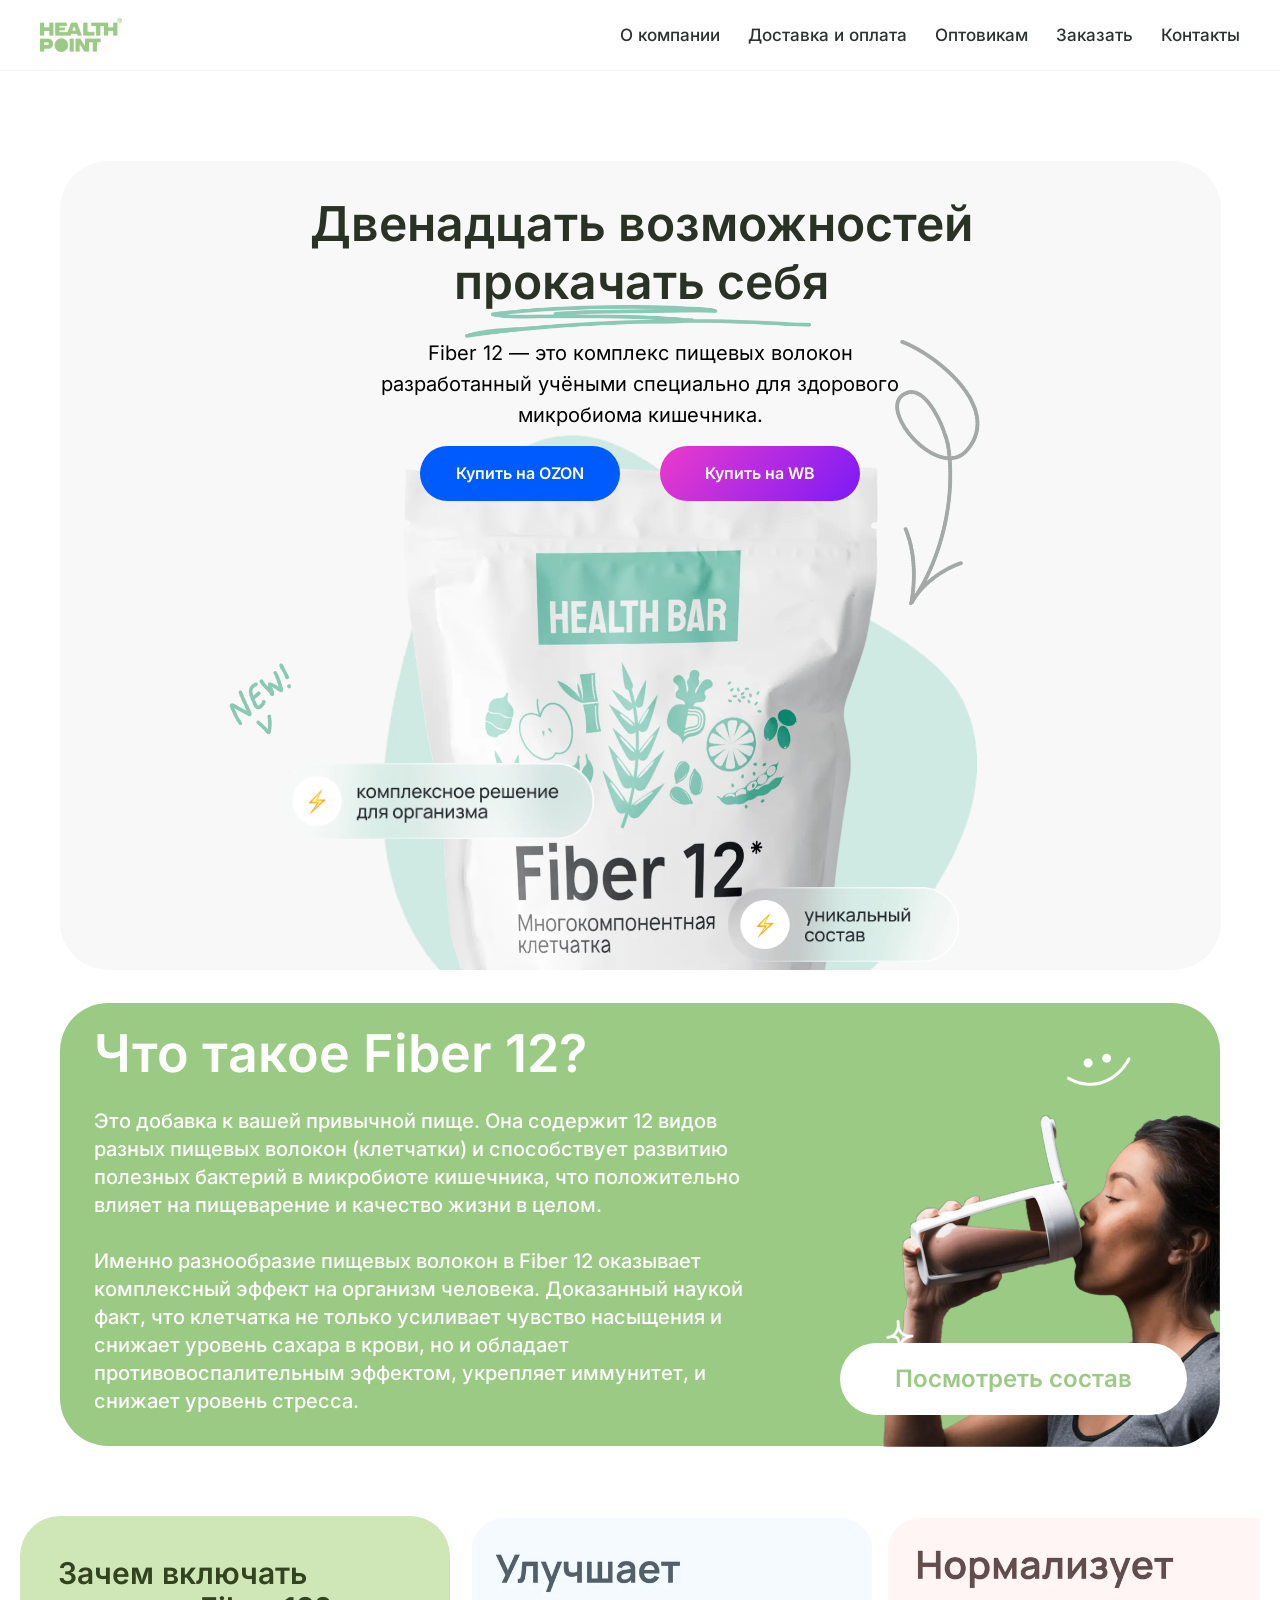
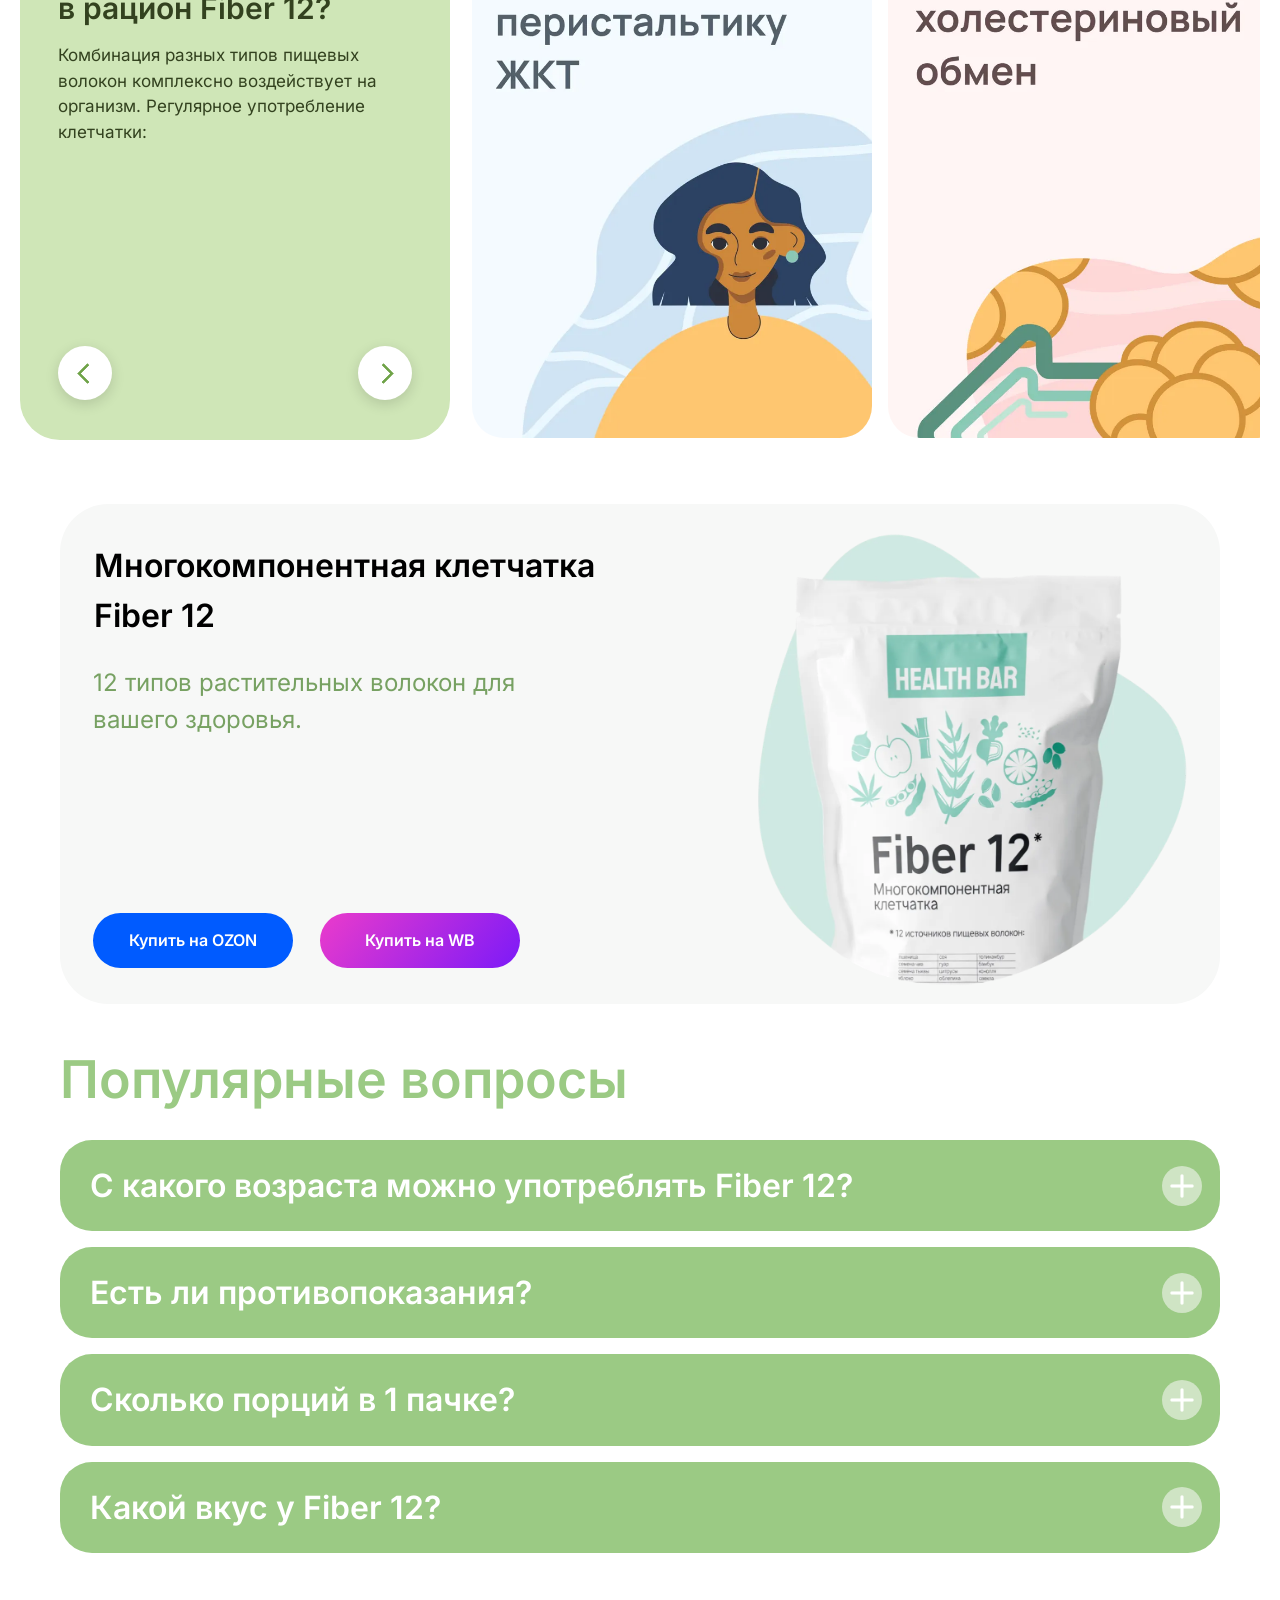
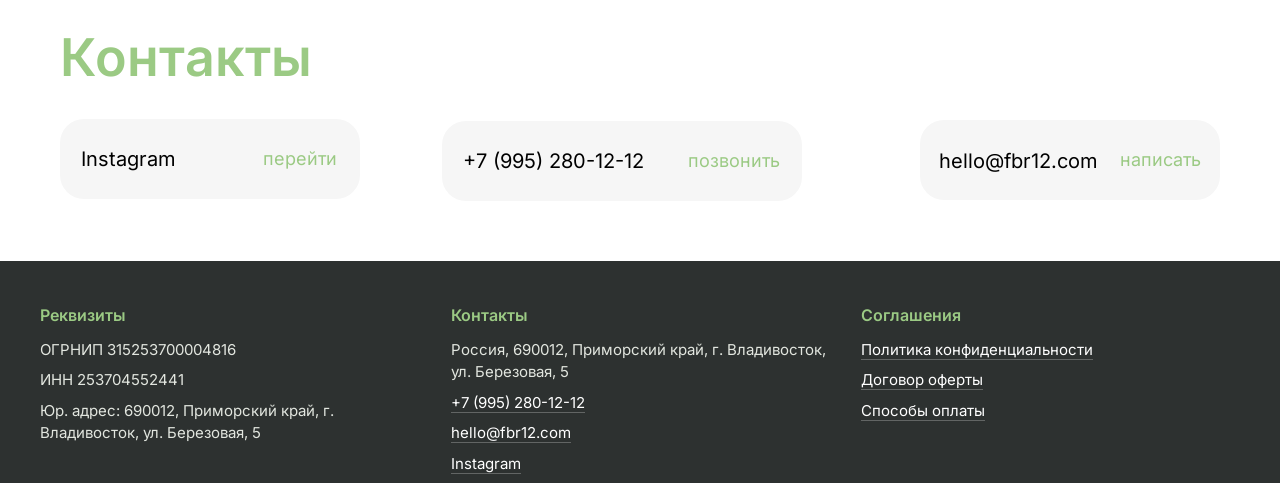
==== commit a8521c25: "Add files via upload" ====
--- a/index.html
+++ b/index.html
@@ -1,5 +1,5 @@
 <!DOCTYPE html>
-<html lang="ru"> <head> <meta charset="utf-8"/> <meta content="text/html; charset=utf-8" http-equiv="Content-Type"/> <meta content="width=device-width, initial-scale=1.0" name="viewport"/> <title>Fiber 12</title> <meta content="Многокомпонентная клетчатка" name="description"/> <meta content="https://fbr12.com" property="og:url"/> <meta content="Fiber 12" property="og:title"/> <meta content="Многокомпонентная клетчатка" property="og:description"/> <meta content="website" property="og:type"/> <meta content="tild3862-3530-4437-b839-336361313436__fiber_12.png" property="og:image"/> <link href="https://fbr12.com" rel="canonical"/> <meta content="on" http-equiv="x-dns-prefetch-control"/> <link href="/favicon.ico" rel="shortcut icon" type="image/x-icon"/> <link as="font" crossorigin="" href="jost-600-cyr.woff2" rel="preload" type="font/woff2"/><link href="base.css" rel="stylesheet"/><link href="p-index.css" rel="stylesheet"/><link href="custom.css" rel="stylesheet"/></head> <body class="t-body" style="margin:0;"> <header class="site-header"><div class="wrap"><a aria-label="HEALTH POINT" class="brand" href="index.html"><span class="brand-text">HEALTH&nbsp;POINT</span></a><nav aria-label="Menu" class="site-nav"><a href="about.html">О компании</a><a href="shipment-payment.html">Доставка и оплата</a><a href="wholesale.html">Оптовикам</a><a href="#order">Заказать</a><a href="#contacts">Контакты</a></nav><button aria-expanded="false" aria-label="menu" class="burger js-burger"><span></span><span></span><span></span></button></div></header><main class="t-records" data-hook="blocks-collection-content-node" id="allrecords"> <div class="r t-rec t-rec_pt_0" data-record-type="396" id="rec415602357" style="padding-top:0px; "> <div class="t396"> <div class="t396__artboard" data-artboard-height="900" data-artboard-height-res-320="530" data-artboard-height-res-640="870" data-artboard-recid="415602357" data-artboard-screens="320,480,640,960,1200" data-artboard-upscale="grid" data-artboard-upscale-res-320="grid" data-artboard-valign="center"> <div class="t396__carrier" data-artboard-recid="415602357"></div> <div class="t396__filter" data-artboard-recid="415602357"></div> <div class="t396__elem tn-elem tn-elem__4156023571645156475061" data-elem-id="1645156475061" data-elem-type="shape" data-field-axisx-res-320-value="center" data-field-axisx-value="left" data-field-axisy-res-320-value="bottom" data-field-axisy-value="top" data-field-container-res-320-value="window" data-field-container-value="grid" data-field-height-res-320-value="453" data-field-height-res-480-value="776" data-field-height-res-640-value="776" data-field-height-value="809" data-field-heightunits-value="px" data-field-left-res-320-value="0" data-field-left-res-480-value="10" data-field-left-res-640-value="10" data-field-left-res-960-value="170" data-field-left-value="20" data-field-leftunits-value="px" data-field-top-res-320-value="-1" data-field-top-res-480-value="94" data-field-top-res-640-value="94" data-field-top-res-960-value="134" data-field-top-value="91" data-field-topunits-value="px" data-field-width-res-320-value="90" data-field-width-res-480-value="460" data-field-width-res-640-value="620" data-field-width-res-960-value="620" data-field-width-value="1161" data-field-widthunits-res-320-value="%" data-field-widthunits-value="px"> <div class="tn-atom"> </div> </div> <div class="t396__elem tn-elem tn-elem__4156023571645166764364" data-elem-id="1645166764364" data-elem-type="image" data-field-axisx-value="left" data-field-axisy-value="top" data-field-container-value="grid" data-field-fileheight-value="577" data-field-filewidth-value="577" data-field-height-res-320-value="139" data-field-height-value="295" data-field-heightmode-value="hug" data-field-heightunits-value="px" data-field-left-res-320-value="-217" data-field-left-res-640-value="453" data-field-left-res-960-value="614" data-field-left-value="730" data-field-leftunits-value="px" data-field-top-res-320-value="-315" data-field-top-res-640-value="215" data-field-top-res-960-value="287" data-field-top-value="248" data-field-topunits-value="px" data-field-width-res-320-value="139" data-field-width-res-640-value="219" data-field-width-res-960-value="219" data-field-width-value="295" data-field-widthunits-value="px"> <div class="tn-atom"> <img alt="" class="tn-atom__img" imgfield="tn_img_1645166764364" loading="lazy" src="tild3563-3135-4135-b831-623034666339__arrow_05.webp"/> </div> </div> <div class="t396__elem tn-elem tn-elem__4156023571645166764371" data-elem-id="1645166764371" data-elem-type="image" data-field-axisx-value="left" data-field-axisy-value="top" data-field-container-value="grid" data-field-fileheight-value="62" data-field-filewidth-value="658" data-field-height-res-320-value="16" data-field-height-value="33" data-field-heightmode-value="hug" data-field-heightunits-value="px" data-field-left-res-320-value="73" data-field-left-res-480-value="83" data-field-left-res-640-value="123" data-field-left-res-960-value="323" data-field-left-value="425" data-field-leftunits-value="px" data-field-top-res-320-value="186" data-field-top-res-480-value="244" data-field-top-res-640-value="284" data-field-top-res-960-value="315" data-field-top-value="235" data-field-topunits-value="px" data-field-width-res-320-value="173" data-field-width-value="346" data-field-widthunits-value="px"> <div class="tn-atom"> <img alt="" class="tn-atom__img" imgfield="tn_img_1645166764371" loading="lazy" src="tild3663-3961-4663-b131-306336316238__group.webp"/> </div> </div> <div class="t396__elem tn-elem tn-elem__4156023571645164268845" data-animate-prx="mouse" data-animate-prx-dx="20" data-elem-id="1645164268845" data-elem-type="image" data-field-axisx-value="left" data-field-axisy-value="top" data-field-container-value="grid" data-field-fileheight-value="1765" data-field-filewidth-value="1680" data-field-height-res-320-value="290" data-field-height-value="625" data-field-heightmode-value="hug" data-field-heightunits-value="px" data-field-left-res-320-value="22" data-field-left-res-640-value="108" data-field-left-res-960-value="265" data-field-left-value="342" data-field-leftunits-value="px" data-field-top-res-320-value="274" data-field-top-res-640-value="405" data-field-top-res-960-value="446" data-field-top-value="365" data-field-topunits-value="px" data-field-width-res-320-value="276" data-field-width-res-640-value="498" data-field-width-res-960-value="500" data-field-width-value="595" data-field-widthunits-value="px"> <div class="tn-atom"> <img alt="" class="tn-atom__img" imgfield="tn_img_1645164268845" loading="lazy" src="tild6432-3334-4332-b939-623530363435__vector.webp"/> </div> </div> <div class="t396__elem tn-elem tn-elem__4156023571645164268854" data-animate-prx="mouse" data-animate-prx-dx="40" data-elem-id="1645164268854" data-elem-type="image" data-field-axisx-value="left" data-field-axisy-value="top" data-field-container-value="grid" data-field-fileheight-value="1981" data-field-filewidth-value="1412" data-field-height-res-320-value="324" data-field-height-value="701" data-field-heightmode-value="hug" data-field-heightunits-value="px" data-field-left-res-320-value="46" data-field-left-res-640-value="116" data-field-left-res-960-value="272" data-field-left-value="351" data-field-leftunits-value="px" data-field-top-res-320-value="279" data-field-top-res-640-value="413" data-field-top-res-960-value="453" data-field-top-value="387" data-field-topunits-value="px" data-field-width-res-320-value="231" data-field-width-res-640-value="418" data-field-width-res-960-value="420" data-field-width-value="500" data-field-widthunits-value="px"> <div class="tn-atom"> <img alt="" class="tn-atom__img" imgfield="tn_img_1645164268854" loading="lazy" src="tild3037-3831-4233-b431-323534303861__zip_bag_mockup-_1.webp"/> </div> </div> <div class="t396__elem tn-elem tn-elem__4156023571645166764375" data-elem-id="1645166764375" data-elem-type="image" data-field-axisx-value="left" data-field-axisy-value="top" data-field-container-value="grid" data-field-fileheight-value="122" data-field-filewidth-value="122" data-field-height-res-320-value="30" data-field-height-value="65" data-field-heightmode-value="hug" data-field-heightunits-value="px" data-field-left-res-320-value="247" data-field-left-res-640-value="61" data-field-left-res-960-value="187" data-field-left-value="190" data-field-leftunits-value="px" data-field-top-res-320-value="249" data-field-top-res-640-value="488" data-field-top-res-960-value="548" data-field-top-value="600" data-field-topunits-value="px" data-field-width-res-320-value="30" data-field-width-res-640-value="47" data-field-width-value="65" data-field-widthunits-value="px"> <div class="tn-atom"> <img alt="" class="tn-atom__img" imgfield="tn_img_1645166764375" loading="lazy" src="tild6234-6233-4365-b531-346262326366__misc_06.webp"/> </div> </div> <div class="t396__elem tn-elem tn-elem__4156023571645165495170" data-animate-prx="mouse" data-animate-prx-dx="10" data-animate-prx-dy="5" data-elem-id="1645165495170" data-elem-type="image" data-field-axisx-value="left" data-field-axisy-value="top" data-field-container-value="grid" data-field-fileheight-value="392" data-field-filewidth-value="1628" data-field-height-res-320-value="43" data-field-height-value="76" data-field-heightmode-value="hug" data-field-heightunits-value="px" data-field-left-res-320-value="7" data-field-left-res-640-value="29" data-field-left-res-960-value="250" data-field-left-value="240" data-field-leftunits-value="px" data-field-top-res-320-value="296" data-field-top-res-640-value="703" data-field-top-res-960-value="688" data-field-top-value="693" data-field-topunits-value="px" data-field-width-res-320-value="177" data-field-width-res-640-value="249" data-field-width-res-960-value="248" data-field-width-value="314" data-field-widthunits-value="px"> <div class="tn-atom"> <img alt="" class="tn-atom__img" imgfield="tn_img_1645165495170" loading="lazy" src="tild3931-3131-4134-a231-326637306333__group_49.webp"/> </div> </div> <div class="t396__elem tn-elem tn-elem__4156023571645156611784" data-elem-id="1645156611784" data-elem-type="text" data-field-axisx-value="left" data-field-axisy-value="top" data-field-container-value="grid" data-field-fontsize-res-320-value="24" data-field-fontsize-res-480-value="32" data-field-fontsize-res-960-value="40" data-field-fontsize-value="48" data-field-height-value="116" data-field-heightunits-value="px" data-field-left-res-320-value="26" data-field-left-res-480-value="-10" data-field-left-res-640-value="-26" data-field-left-res-960-value="134" data-field-left-value="221" data-field-leftunits-value="px" data-field-textfit-value="autoheight" data-field-top-res-320-value="93" data-field-top-res-480-value="125" data-field-top-res-640-value="135" data-field-top-res-960-value="181" data-field-top-value="125" data-field-topunits-value="px" data-field-width-res-320-value="269" data-field-width-res-480-value="500" data-field-width-value="761" data-field-widthunits-value="px"> <div class="tn-atom" field="tn_text_1645156611784">Двенадцать возможностей прокачать себя</div> </div> <div class="t396__elem tn-elem tn-elem__4156023571711682903380" data-elem-id="1711682903380" data-elem-type="text" data-field-axisx-value="left" data-field-axisy-value="top" data-field-container-value="grid" data-field-fontsize-value="20" data-field-height-value="93" data-field-heightunits-value="px" data-field-left-res-320-value="-111" data-field-left-value="320" data-field-leftunits-value="px" data-field-textfit-value="autoheight" data-field-top-res-320-value="-288" data-field-top-value="268" data-field-topunits-value="px" data-field-width-value="560" data-field-widthunits-value="px"> <div class="tn-atom" field="tn_text_1711682903380">Fiber 12 — это комплекс пищевых волокон разработанный учёными специально для здорового микробиома кишечника.</div> </div> <div class="t396__elem tn-elem tn-elem__4156023571711683377288" data-elem-id="1711683377288" data-elem-type="button" data-field-axisx-value="left" data-field-axisy-value="top" data-field-container-value="grid" data-field-fontsize-value="16" data-field-height-res-320-value="42" data-field-height-value="55" data-field-heightmode-res-320-value="fixed" data-field-heightunits-value="px" data-field-left-res-320-value="62" data-field-left-value="380" data-field-leftunits-value="px" data-field-top-res-320-value="466" data-field-top-value="376" data-field-topunits-value="px" data-field-width-value="200" data-field-widthunits-value="px"> <a class="tn-atom" href="https://www.ozon.ru/product/kletchatka-fiber-12-mnogokomponentnaya-589715375/?at=MZtvylkr3T2qYBWgf1N6nWDF0vjZ1MczBP3mZfKAJY5A" target="_blank"> <div class="tn-atom__button-content"> <span class="tn-atom__button-text">Купить на OZON</span> </div> <span class="tn-atom__button-border"></span> </a> </div> <div class="t396__elem tn-elem tn-elem__4156023571711683384473" data-elem-id="1711683384473" data-elem-type="button" data-field-axisx-value="left" data-field-axisy-value="top" data-field-container-value="grid" data-field-fontsize-value="16" data-field-height-res-320-value="42" data-field-height-value="55" data-field-heightmode-res-320-value="fixed" data-field-heightunits-value="px" data-field-left-res-320-value="61" data-field-left-value="620" data-field-leftunits-value="px" data-field-top-res-320-value="415" data-field-top-value="376" data-field-topunits-value="px" data-field-width-value="200" data-field-widthunits-value="px"> <a class="tn-atom" href="https://www.wildberries.ru/catalog/92650969/detail.aspx" target="_blank"> <div class="tn-atom__button-content"> <span class="tn-atom__button-text">Купить на WB</span> </div> <span class="tn-atom__button-border"></span> </a> </div> <div class="t396__elem tn-elem tn-elem__4156023571645165491752" data-animate-prx="mouse" data-animate-prx-dx="5" data-animate-prx-dy="10" data-elem-id="1645165491752" data-elem-type="image" data-field-axisx-value="left" data-field-axisy-value="top" data-field-container-value="grid" data-field-fileheight-value="392" data-field-filewidth-value="1200" data-field-height-res-320-value="43" data-field-height-value="75" data-field-heightmode-value="hug" data-field-heightunits-value="px" data-field-left-res-320-value="180" data-field-left-res-640-value="418" data-field-left-res-960-value="577" data-field-left-value="688" data-field-leftunits-value="px" data-field-top-res-320-value="346" data-field-top-res-640-value="781" data-field-top-res-960-value="821" data-field-top-value="817" data-field-topunits-value="px" data-field-width-res-320-value="132" data-field-width-res-640-value="184" data-field-width-res-960-value="185" data-field-width-value="231" data-field-widthunits-value="px"> <div class="tn-atom"> <img alt="" class="tn-atom__img" imgfield="tn_img_1645165491752" loading="lazy" src="tild6133-3936-4730-a533-336262353862__group_24.webp"/> </div> </div> </div> </div> </div> <div class="r t-rec" data-record-type="215" id="rec462504169" style=" "> <a name="comp" style="font-size:0;"></a> </div> <div class="r t-rec t-rec_pt_30 t-rec_pb_15" data-record-type="396" id="rec415618852" style="padding-top:30px;padding-bottom:15px; "> <div class="t396"> <div class="t396__artboard" data-artboard-height="447" data-artboard-height-res-320="740" data-artboard-height-res-640="660" data-artboard-height-res-960="690" data-artboard-recid="415618852" data-artboard-screens="320,480,640,960,1200" data-artboard-upscale="grid" data-artboard-upscale-res-320="grid" data-artboard-valign="center"> <div class="t396__carrier" data-artboard-recid="415618852"></div> <div class="t396__filter" data-artboard-recid="415618852"></div> <div class="t396__elem tn-elem tn-elem__4156188521645156475061" data-elem-id="1645156475061" data-elem-type="shape" data-field-axisx-res-320-value="center" data-field-axisx-value="left" data-field-axisy-res-320-value="top" data-field-axisy-value="top" data-field-container-res-320-value="window" data-field-container-value="grid" data-field-height-res-320-value="718" data-field-height-res-640-value="653" data-field-height-res-960-value="684" data-field-height-value="443" data-field-heightunits-value="px" data-field-left-res-320-value="0" data-field-left-res-640-value="10" data-field-left-res-960-value="170" data-field-left-value="20" data-field-leftunits-value="px" data-field-top-res-320-value="12" data-field-top-res-640-value="4" data-field-top-res-960-value="4" data-field-top-value="3" data-field-topunits-value="px" data-field-width-res-320-value="90" data-field-width-res-640-value="620" data-field-width-res-960-value="620" data-field-width-value="1160" data-field-widthunits-res-320-value="%" data-field-widthunits-value="px"> <div class="tn-atom"> </div> </div> <div class="t396__elem tn-elem tn-elem__4156188521645165681113" data-elem-id="1645165681113" data-elem-type="text" data-field-axisx-value="left" data-field-axisy-value="top" data-field-container-res-320-value="window" data-field-container-value="grid" data-field-fontsize-res-320-value="26" data-field-fontsize-res-640-value="36" data-field-fontsize-res-960-value="36" data-field-fontsize-value="52" data-field-heightunits-value="" data-field-left-res-320-value="35" data-field-left-res-640-value="38" data-field-left-res-960-value="200" data-field-left-value="54" data-field-leftunits-value="px" data-field-top-res-320-value="20" data-field-top-res-640-value="71" data-field-top-res-960-value="71" data-field-top-value="14" data-field-topunits-value="px" data-field-width-res-320-value="80" data-field-width-value="560" data-field-widthunits-res-320-value="%" data-field-widthunits-value="px"> <div class="tn-atom" field="tn_text_1645165681113">Что такое Fiber 12?</div> </div> <div class="t396__elem tn-elem tn-elem__4156188521645165706013" data-elem-id="1645165706013" data-elem-type="text" data-field-axisx-res-320-value="left" data-field-axisx-value="left" data-field-axisy-value="top" data-field-container-res-320-value="window" data-field-container-value="grid" data-field-fontsize-res-320-value="14" data-field-fontsize-res-640-value="18" data-field-fontsize-res-960-value="18" data-field-fontsize-value="20" data-field-heightunits-value="" data-field-left-res-320-value="35" data-field-left-res-640-value="38" data-field-left-res-960-value="200" data-field-left-value="54" data-field-leftunits-value="px" data-field-top-res-320-value="72" data-field-top-res-640-value="151" data-field-top-res-960-value="151" data-field-top-value="107" data-field-topunits-value="px" data-field-width-res-320-value="80" data-field-width-res-640-value="567" data-field-width-res-960-value="505" data-field-width-value="698" data-field-widthunits-res-320-value="%" data-field-widthunits-value="px"> <div class="tn-atom" field="tn_text_1645165706013">Это добавка к вашей привычной пище. Она содержит 12 видов разных пищевых волокон (клетчатки) и способствует развитию полезных бактерий в микробиоте кишечника, что положительно влияет на пищеварение и качество жизни в целом.<br/><br/>Именно разнообразие пищевых волокон в Fiber 12 оказывает комплексный эффект на организм человека. Доказанный наукой факт, что клетчатка не только усиливает чувство насыщения и снижает уровень сахара в крови, но и обладает противовоспалительным эффектом, укрепляет иммунитет, и снижает уровень стресса. </div> </div> <div class="t396__elem tn-elem tn-elem__4156188521645182949165" data-elem-id="1645182949165" data-elem-type="image" data-field-axisx-res-320-value="right" data-field-axisx-value="left" data-field-axisy-res-320-value="bottom" data-field-axisy-value="top" data-field-container-res-320-value="window" data-field-container-value="grid" data-field-fileheight-value="1682" data-field-filewidth-value="1680" data-field-heightunits-value="" data-field-left-res-320-value="-18" data-field-left-res-640-value="380" data-field-left-res-960-value="540" data-field-left-value="800" data-field-leftunits-value="px" data-field-top-res-320-value="-10" data-field-top-res-640-value="407" data-field-top-res-960-value="438" data-field-top-value="66" data-field-topunits-value="px" data-field-width-res-320-value="63" data-field-width-res-640-value="250" data-field-width-res-960-value="250" data-field-width-value="380" data-field-widthunits-res-320-value="%" data-field-widthunits-value="px"> <div class="tn-atom"> <img alt="" class="tn-atom__img" imgfield="tn_img_1645182949165" loading="lazy" src="tild6462-3364-4162-a539-616139373739__image_3.webp"/> </div> </div> <div class="t396__elem tn-elem tn-elem__4156188521645183054133" data-elem-id="1645183054133" data-elem-type="image" data-field-axisx-value="left" data-field-axisy-value="top" data-field-container-value="grid" data-field-fileheight-value="400" data-field-filewidth-value="400" data-field-heightunits-value="" data-field-left-res-320-value="192" data-field-left-res-640-value="550" data-field-left-res-960-value="268" data-field-left-value="1027" data-field-leftunits-value="px" data-field-top-res-320-value="503" data-field-top-res-640-value="15" data-field-top-res-960-value="494" data-field-top-value="38" data-field-topunits-value="px" data-field-width-res-320-value="46" data-field-width-value="64" data-field-widthunits-value="px"> <div class="tn-atom"> <img alt="" class="tn-atom__img" imgfield="tn_img_1645183054133" loading="lazy" src="tild3032-3965-4661-b135-656131376334__misc_04.webp"/> </div> </div> <div class="t396__elem tn-elem tn-elem__4156188521645183097681" data-elem-id="1645183097681" data-elem-type="image" data-field-axisx-value="left" data-field-axisy-value="top" data-field-container-value="grid" data-field-fileheight-value="280" data-field-filewidth-value="280" data-field-heightunits-value="" data-field-left-res-320-value="86" data-field-left-res-640-value="430" data-field-left-res-960-value="550" data-field-left-value="879" data-field-leftunits-value="px" data-field-top-res-320-value="515" data-field-top-res-640-value="580" data-field-top-res-960-value="500" data-field-top-value="353" data-field-topunits-value="px" data-field-width-res-320-value="31" data-field-width-value="42" data-field-widthunits-value="px"> <div class="tn-atom"> <img alt="" class="tn-atom__img" imgfield="tn_img_1645183097681" loading="lazy" src="tild3766-3562-4335-a165-376163393662__misc_01.webp"/> </div> </div> <div class="t396__elem tn-elem tn-elem__4156188521645248146067" data-elem-id="1645248146067" data-elem-type="image" data-field-axisx-value="left" data-field-axisy-value="top" data-field-container-value="grid" data-field-fileheight-value="280" data-field-filewidth-value="280" data-field-heightunits-value="" data-field-left-res-320-value="108" data-field-left-res-640-value="460" data-field-left-res-960-value="490" data-field-left-value="845" data-field-leftunits-value="px" data-field-top-res-320-value="592" data-field-top-res-640-value="440" data-field-top-res-960-value="560" data-field-top-value="320" data-field-topunits-value="px" data-field-width-res-320-value="22" data-field-width-value="30" data-field-widthunits-value="px"> <div class="tn-atom"> <img alt="" class="tn-atom__img" imgfield="tn_img_1645248146067" loading="lazy" src="tild3766-3562-4335-a165-376163393662__misc_01.webp"/> </div> </div> <div class="t396__elem tn-elem tn-elem__4156188521646299987874" data-elem-id="1646299987874" data-elem-type="button" data-field-axisx-res-320-value="center" data-field-axisx-value="left" data-field-axisy-value="top" data-field-container-res-320-value="window" data-field-container-value="grid" data-field-fontsize-res-320-value="20" data-field-fontsize-res-640-value="22" data-field-fontsize-res-960-value="22" data-field-fontsize-value="24" data-field-height-res-320-value="58" data-field-height-res-640-value="60" data-field-height-res-960-value="60" data-field-height-value="72" data-field-heightunits-value="" data-field-left-res-320-value="0" data-field-left-res-640-value="40" data-field-left-res-960-value="200" data-field-left-value="800" data-field-leftunits-value="px" data-field-top-res-320-value="657" data-field-top-res-640-value="567" data-field-top-res-960-value="596" data-field-top-value="343" data-field-topunits-value="px" data-field-width-res-320-value="262" data-field-width-res-640-value="300" data-field-width-res-960-value="300" data-field-width-value="347" data-field-widthunits-value=""> <a class="tn-atom" href="#contopen"> <div class="tn-atom__button-content"> <span class="tn-atom__button-text">Посмотреть состав</span> </div> <span class="tn-atom__button-border"></span> </a> </div> </div> </div> </div> <div class="r t-rec" data-animationappear="off" data-record-type="131" id="rec415764730" style=" "> <div class="t123"> <div class="t-container_100"> <div class="t-width t-width_100"> </div> </div> </div> </div> <div class="r t-rec t-rec_pt_15 t-rec_pb_15" data-animationappear="off" data-record-type="396" id="rec415753826" style="padding-top:15px;padding-bottom:15px; "> <div class="t396"> <div class="t396__artboard" data-artboard-height="666" data-artboard-height-res-320="870" data-artboard-height-res-640="600" data-artboard-height-res-960="610" data-artboard-ovrflw="visible" data-artboard-recid="415753826" data-artboard-screens="320,480,640,960,1200" data-artboard-upscale="grid" data-artboard-valign="center"> <div class="t396__carrier" data-artboard-recid="415753826"></div> <div class="t396__filter" data-artboard-recid="415753826"></div> <div class="t396__elem tn-elem tn-elem__4157538261645183201002" data-elem-id="1645183201002" data-elem-type="shape" data-field-axisx-value="left" data-field-axisy-res-320-value="center" data-field-axisy-value="top" data-field-container-res-320-value="window" data-field-container-value="grid" data-field-height-res-320-value="761" data-field-height-res-640-value="597" data-field-height-res-960-value="609" data-field-height-value="666" data-field-heightunits-value="px" data-field-left-res-320-value="16" data-field-left-res-640-value="10" data-field-left-res-960-value="170" data-field-left-value="20" data-field-leftunits-value="px" data-field-top-res-320-value="-2" data-field-top-res-640-value="2" data-field-top-res-960-value="2" data-field-top-value="0" data-field-topunits-value="px" data-field-width-res-320-value="90" data-field-width-res-640-value="620" data-field-width-res-960-value="620" data-field-width-value="1160" data-field-widthunits-res-320-value="%" data-field-widthunits-value="px"> <div class="tn-atom"> </div> </div> <div class="t396__elem tn-elem tn-elem__4157538261645183269323" data-elem-id="1645183269323" data-elem-type="text" data-field-axisx-value="left" data-field-axisy-value="top" data-field-container-res-320-value="window" data-field-container-value="grid" data-field-fontsize-res-320-value="14" data-field-fontsize-value="24" data-field-heightunits-value="" data-field-left-res-320-value="26" data-field-left-res-640-value="44" data-field-left-res-960-value="206" data-field-left-value="79" data-field-leftunits-value="px" data-field-top-res-320-value="24" data-field-top-res-640-value="19" data-field-top-res-960-value="25" data-field-top-value="43" data-field-topunits-value="px" data-field-width-value="114" data-field-widthunits-value="px"> <div class="tn-atom" field="tn_text_1645183269323">Cостав:</div> </div> <div class="t396__elem tn-elem tn-elem__4157538261645183555637" data-elem-id="1645183555637" data-elem-type="shape" data-field-axisx-value="left" data-field-axisy-value="top" data-field-container-res-320-value="window" data-field-container-value="grid" data-field-height-res-320-value="45" data-field-height-res-640-value="48" data-field-height-res-960-value="48" data-field-height-value="64" data-field-heightunits-value="px" data-field-left-res-320-value="25" data-field-left-res-640-value="291" data-field-left-res-960-value="454" data-field-left-value="621" data-field-leftunits-value="px" data-field-top-res-320-value="143" data-field-top-res-640-value="78" data-field-top-res-960-value="87" data-field-top-value="546" data-field-topunits-value="px" data-field-width-res-320-value="218" data-field-width-res-640-value="261" data-field-width-res-960-value="262" data-field-width-value="308" data-field-widthunits-value="px"> <div class="tn-atom"> </div> </div> <div class="t396__elem tn-elem tn-elem__4157538261645183446654" data-elem-id="1645183446654" data-elem-type="image" data-field-axisx-value="left" data-field-axisy-value="top" data-field-container-res-320-value="window" data-field-container-value="grid" data-field-fileheight-value="256" data-field-filewidth-value="256" data-field-heightunits-value="" data-field-left-res-320-value="25" data-field-left-res-640-value="291" data-field-left-res-960-value="454" data-field-left-value="621" data-field-leftunits-value="px" data-field-top-res-320-value="143" data-field-top-res-640-value="78" data-field-top-res-960-value="87" data-field-top-value="546" data-field-topunits-value="px" data-field-width-res-320-value="45" data-field-width-res-640-value="48" data-field-width-res-960-value="48" data-field-width-value="64" data-field-widthunits-value="px"> <div class="tn-atom"> <img alt="" class="tn-atom__img" imgfield="tn_img_1645183446654" loading="lazy" src="tild3838-3631-4565-b731-653236393236__group_69-3.webp"/> </div> </div> <div class="t396__elem tn-elem tn-elem__4157538261645183829788" data-elem-id="1645183829788" data-elem-type="text" data-field-axisx-value="left" data-field-axisy-value="top" data-field-container-res-320-value="window" data-field-container-value="grid" data-field-fontsize-res-320-value="14" data-field-fontsize-res-960-value="18" data-field-fontsize-value="20" data-field-heightunits-value="" data-field-left-res-320-value="77" data-field-left-res-640-value="351" data-field-left-res-960-value="514" data-field-left-value="701" data-field-leftunits-value="px" data-field-top-res-320-value="155" data-field-top-res-640-value="86" data-field-top-res-960-value="96" data-field-top-value="563" data-field-topunits-value="px" data-field-width-res-320-value="148" data-field-width-res-960-value="189" data-field-width-value="209" data-field-widthunits-value="px"> <div class="tn-atom" field="tn_text_1645183829788">пшеничная клетчатка</div> </div> <div class="t396__elem tn-elem tn-elem__4157538261655259347315" data-elem-id="1655259347315" data-elem-type="tooltip" data-field-axisx-value="left" data-field-axisy-value="top" data-field-container-res-320-value="window" data-field-container-value="grid" data-field-fontsize-value="14" data-field-height-value="64" data-field-heightunits-value="" data-field-left-res-320-value="25" data-field-left-res-640-value="291" data-field-left-res-960-value="454" data-field-left-value="621" data-field-leftunits-value="px" data-field-tipposition-value="right" data-field-top-res-320-value="143" data-field-top-res-640-value="78" data-field-top-res-960-value="87" data-field-top-value="546" data-field-topunits-value="px" data-field-width-res-320-value="45" data-field-width-res-960-value="48" data-field-width-value="64" data-field-widthunits-value="px"> <div class="tn-atom tn-atom__pin"> <div class="tn-atom__tip"> <div class="tn-atom__tip-text">Обладает сорбирующими свойствами, и стимулирует выделительные процессы. Предотвращает образование камней в почках и желчном пузыре. </div> </div> </div> </div> <div class="t396__elem tn-elem tn-elem__4157538261645183558554" data-elem-id="1645183558554" data-elem-type="shape" data-field-axisx-value="left" data-field-axisy-value="top" data-field-container-res-320-value="window" data-field-container-value="grid" data-field-height-res-320-value="45" data-field-height-res-640-value="48" data-field-height-res-960-value="48" data-field-height-value="64" data-field-heightunits-value="px" data-field-left-res-320-value="26" data-field-left-res-640-value="345" data-field-left-res-960-value="509" data-field-left-value="621" data-field-leftunits-value="px" data-field-top-res-320-value="632" data-field-top-res-640-value="222" data-field-top-res-960-value="453" data-field-top-value="106" data-field-topunits-value="px" data-field-width-res-320-value="202" data-field-width-res-640-value="254" data-field-width-res-960-value="241" data-field-width-value="286" data-field-widthunits-value="px"> <div class="tn-atom"> </div> </div> <div class="t396__elem tn-elem tn-elem__4157538261645183446662" data-elem-id="1645183446662" data-elem-type="image" data-field-axisx-value="left" data-field-axisy-value="top" data-field-container-res-320-value="window" data-field-container-value="grid" data-field-fileheight-value="256" data-field-filewidth-value="256" data-field-heightunits-value="" data-field-left-res-320-value="26" data-field-left-res-640-value="345" data-field-left-res-960-value="509" data-field-left-value="621" data-field-leftunits-value="px" data-field-top-res-320-value="632" data-field-top-res-640-value="222" data-field-top-res-960-value="453" data-field-top-value="106" data-field-topunits-value="px" data-field-width-res-320-value="45" data-field-width-res-640-value="48" data-field-width-res-960-value="48" data-field-width-value="64" data-field-widthunits-value="px"> <div class="tn-atom"> <img alt="" class="tn-atom__img" imgfield="tn_img_1645183446662" loading="lazy" src="tild3530-3465-4638-b436-373264366233__group_69-5.webp"/> </div> </div> <div class="t396__elem tn-elem tn-elem__4157538261645183862119" data-elem-id="1645183862119" data-elem-type="text" data-field-axisx-value="left" data-field-axisy-value="top" data-field-container-res-320-value="window" data-field-container-value="grid" data-field-fontsize-res-320-value="14" data-field-fontsize-res-960-value="18" data-field-fontsize-value="20" data-field-heightunits-value="" data-field-left-res-320-value="78" data-field-left-res-640-value="405" data-field-left-res-960-value="569" data-field-left-value="701" data-field-leftunits-value="px" data-field-top-res-320-value="644" data-field-top-res-640-value="229" data-field-top-res-960-value="462" data-field-top-value="123" data-field-topunits-value="px" data-field-width-res-320-value="133" data-field-width-res-960-value="174" data-field-width-value="189" data-field-widthunits-value="px"> <div class="tn-atom" field="tn_text_1645183862119">цитрусовый пектин</div> </div> <div class="t396__elem tn-elem tn-elem__4157538261655259352498" data-elem-id="1655259352498" data-elem-type="tooltip" data-field-axisx-value="left" data-field-axisy-value="top" data-field-container-res-320-value="window" data-field-container-value="grid" data-field-fontsize-value="14" data-field-height-value="64" data-field-heightunits-value="" data-field-left-res-320-value="26" data-field-left-res-640-value="345" data-field-left-res-960-value="509" data-field-left-value="621" data-field-leftunits-value="px" data-field-tipposition-value="right" data-field-top-res-320-value="632" data-field-top-res-640-value="222" data-field-top-res-960-value="453" data-field-top-value="106" data-field-topunits-value="px" data-field-width-res-320-value="45" data-field-width-res-960-value="48" data-field-width-value="64" data-field-widthunits-value="px"> <div class="tn-atom tn-atom__pin"> <div class="tn-atom__tip"> <div class="tn-atom__tip-text">Уменьшает всасывание жира и снижает уровень холестерина в крови. Замедляет всасывание сахара, чем снижает риск заболевания сахарным диабетом. </div> </div> </div> </div> <div class="t396__elem tn-elem tn-elem__4157538261645183544456" data-elem-id="1645183544456" data-elem-type="shape" data-field-axisx-value="left" data-field-axisy-value="top" data-field-container-res-320-value="window" data-field-container-value="grid" data-field-height-res-320-value="45" data-field-height-res-640-value="48" data-field-height-res-960-value="48" data-field-height-value="64" data-field-heightunits-value="px" data-field-left-res-320-value="26" data-field-left-res-480-value="44" data-field-left-res-640-value="44" data-field-left-res-960-value="207" data-field-left-value="80" data-field-leftunits-value="px" data-field-top-res-320-value="204" data-field-top-res-480-value="150" data-field-top-res-640-value="150" data-field-top-res-960-value="160" data-field-top-value="194" data-field-topunits-value="px" data-field-width-res-320-value="275" data-field-width-res-640-value="348" data-field-width-res-960-value="345" data-field-width-value="400" data-field-widthunits-value="px"> <div class="tn-atom"> </div> </div> <div class="t396__elem tn-elem tn-elem__4157538261645183446650" data-elem-id="1645183446650" data-elem-type="image" data-field-axisx-value="left" data-field-axisy-value="top" data-field-container-res-320-value="window" data-field-container-value="grid" data-field-fileheight-value="256" data-field-filewidth-value="256" data-field-heightunits-value="" data-field-left-res-320-value="26" data-field-left-res-480-value="44" data-field-left-res-640-value="44" data-field-left-res-960-value="207" data-field-left-value="80" data-field-leftunits-value="px" data-field-top-res-320-value="204" data-field-top-res-480-value="150" data-field-top-res-640-value="150" data-field-top-res-960-value="160" data-field-top-value="194" data-field-topunits-value="px" data-field-width-res-320-value="45" data-field-width-res-640-value="48" data-field-width-res-960-value="48" data-field-width-value="64" data-field-widthunits-value="px"> <div class="tn-atom"> <img alt="" class="tn-atom__img" imgfield="tn_img_1645183446650" loading="lazy" src="tild6666-6531-4561-b436-353063353836__group_69-2.webp"/> </div> </div> <div class="t396__elem tn-elem tn-elem__4157538261645183884185" data-elem-id="1645183884185" data-elem-type="text" data-field-axisx-value="left" data-field-axisy-value="top" data-field-container-res-320-value="window" data-field-container-value="grid" data-field-fontsize-res-320-value="14" data-field-fontsize-res-960-value="18" data-field-fontsize-value="20" data-field-heightunits-value="" data-field-left-res-320-value="77" data-field-left-res-480-value="104" data-field-left-res-640-value="104" data-field-left-res-960-value="267" data-field-left-value="160" data-field-leftunits-value="px" data-field-top-res-320-value="216" data-field-top-res-480-value="160" data-field-top-res-640-value="160" data-field-top-res-960-value="169" data-field-top-value="211" data-field-topunits-value="px" data-field-width-res-320-value="219" data-field-width-res-960-value="272" data-field-width-value="303" data-field-widthunits-value="px"> <div class="tn-atom" field="tn_text_1645183884185">клетчатка конопляного семени</div> </div> <div class="t396__elem tn-elem tn-elem__4157538261655259353949" data-elem-id="1655259353949" data-elem-type="tooltip" data-field-axisx-value="left" data-field-axisy-value="top" data-field-container-res-320-value="window" data-field-container-value="grid" data-field-fontsize-value="14" data-field-height-value="64" data-field-heightunits-value="" data-field-left-res-320-value="26" data-field-left-res-480-value="44" data-field-left-res-640-value="44" data-field-left-res-960-value="207" data-field-left-value="80" data-field-leftunits-value="px" data-field-tipposition-value="right" data-field-top-res-320-value="204" data-field-top-res-480-value="150" data-field-top-res-640-value="150" data-field-top-res-960-value="160" data-field-top-value="194" data-field-topunits-value="px" data-field-width-res-320-value="45" data-field-width-res-960-value="48" data-field-width-value="64" data-field-widthunits-value="px"> <div class="tn-atom tn-atom__pin"> <div class="tn-atom__tip"> <div class="tn-atom__tip-text">Содержит хлорофилл, необходимый для профилактики анемии, а также магний, медь и железо в высокой концентрации. </div> </div> </div> </div> <div class="t396__elem tn-elem tn-elem__4157538261645183559588" data-elem-id="1645183559588" data-elem-type="shape" data-field-axisx-value="left" data-field-axisy-value="top" data-field-container-res-320-value="window" data-field-container-value="grid" data-field-height-res-320-value="45" data-field-height-res-640-value="48" data-field-height-res-960-value="48" data-field-height-value="64" data-field-heightunits-value="px" data-field-left-res-320-value="26" data-field-left-res-640-value="44" data-field-left-res-960-value="209" data-field-left-value="621" data-field-leftunits-value="px" data-field-top-res-320-value="754" data-field-top-res-640-value="446" data-field-top-res-960-value="525" data-field-top-value="194" data-field-topunits-value="px" data-field-width-res-320-value="275" data-field-width-res-640-value="354" data-field-width-res-960-value="351" data-field-width-value="407" data-field-widthunits-value="px"> <div class="tn-atom"> </div> </div> <div class="t396__elem tn-elem tn-elem__4157538261645183446678" data-elem-id="1645183446678" data-elem-type="image" data-field-axisx-value="left" data-field-axisy-value="top" data-field-container-res-320-value="window" data-field-container-value="grid" data-field-fileheight-value="256" data-field-filewidth-value="256" data-field-heightunits-value="" data-field-left-res-320-value="26" data-field-left-res-640-value="44" data-field-left-res-960-value="209" data-field-left-value="621" data-field-leftunits-value="px" data-field-top-res-320-value="754" data-field-top-res-640-value="446" data-field-top-res-960-value="525" data-field-top-value="194" data-field-topunits-value="px" data-field-width-res-320-value="45" data-field-width-res-640-value="48" data-field-width-res-960-value="48" data-field-width-value="64" data-field-widthunits-value="px"> <div class="tn-atom"> <img alt="" class="tn-atom__img" imgfield="tn_img_1645183446678" loading="lazy" src="tild6636-3137-4264-a136-313365323937__group_69-1.webp"/> </div> </div> <div class="t396__elem tn-elem tn-elem__4157538261645183917289" data-elem-id="1645183917289" data-elem-type="text" data-field-axisx-value="left" data-field-axisy-value="top" data-field-container-res-320-value="window" data-field-container-value="grid" data-field-fontsize-res-320-value="14" data-field-fontsize-res-960-value="18" data-field-fontsize-value="20" data-field-heightunits-value="" data-field-left-res-320-value="78" data-field-left-res-640-value="104" data-field-left-res-960-value="269" data-field-left-value="701" data-field-leftunits-value="px" data-field-top-res-320-value="766" data-field-top-res-640-value="454" data-field-top-res-960-value="534" data-field-top-value="211" data-field-topunits-value="px" data-field-width-res-320-value="215" data-field-width-res-960-value="277" data-field-width-value="313" data-field-widthunits-value="px"> <div class="tn-atom" field="tn_text_1645183917289">яблоки сушеные измельченные</div> </div> <div class="t396__elem tn-elem tn-elem__4157538261655259356033" data-elem-id="1655259356033" data-elem-type="tooltip" data-field-axisx-value="left" data-field-axisy-value="top" data-field-container-res-320-value="window" data-field-container-value="grid" data-field-fontsize-value="14" data-field-height-value="64" data-field-heightunits-value="" data-field-left-res-320-value="26" data-field-left-res-640-value="44" data-field-left-res-960-value="209" data-field-left-value="621" data-field-leftunits-value="px" data-field-tipposition-value="right" data-field-top-res-320-value="754" data-field-top-res-640-value="446" data-field-top-res-960-value="525" data-field-top-value="194" data-field-topunits-value="px" data-field-width-res-320-value="45" data-field-width-res-960-value="48" data-field-width-value="64" data-field-widthunits-value="px"> <div class="tn-atom tn-atom__pin"> <div class="tn-atom__tip"> <div class="tn-atom__tip-text">Высокая содержание винной, яблочной, лимонной и хлорогеновой кислоты. Они помогают организму противостоять различным вирусам и сохранять кислотно-щелочной баланс.</div> </div> </div> </div> <div class="t396__elem tn-elem tn-elem__4157538261645183562990" data-elem-id="1645183562990" data-elem-type="shape" data-field-axisx-value="left" data-field-axisy-value="top" data-field-container-res-320-value="window" data-field-container-value="grid" data-field-height-res-320-value="45" data-field-height-res-640-value="48" data-field-height-res-960-value="48" data-field-height-value="64" data-field-heightunits-value="px" data-field-left-res-320-value="26" data-field-left-res-640-value="44" data-field-left-res-960-value="486" data-field-left-value="621" data-field-leftunits-value="px" data-field-top-res-320-value="265" data-field-top-res-640-value="518" data-field-top-res-960-value="232" data-field-top-value="458" data-field-topunits-value="px" data-field-width-res-320-value="208" data-field-width-res-640-value="256" data-field-width-res-960-value="256" data-field-width-value="294" data-field-widthunits-value="px"> <div class="tn-atom"> </div> </div> <div class="t396__elem tn-elem tn-elem__4157538261645183446646" data-elem-id="1645183446646" data-elem-type="image" data-field-axisx-value="left" data-field-axisy-value="top" data-field-container-res-320-value="window" data-field-container-value="grid" data-field-fileheight-value="256" data-field-filewidth-value="256" data-field-heightunits-value="" data-field-left-res-320-value="26" data-field-left-res-640-value="44" data-field-left-res-960-value="486" data-field-left-value="621" data-field-leftunits-value="px" data-field-top-res-320-value="265" data-field-top-res-640-value="518" data-field-top-res-960-value="232" data-field-top-value="458" data-field-topunits-value="px" data-field-width-res-320-value="45" data-field-width-res-640-value="48" data-field-width-res-960-value="48" data-field-width-value="64" data-field-widthunits-value="px"> <div class="tn-atom"> <img alt="" class="tn-atom__img" imgfield="tn_img_1645183446646" loading="lazy" src="tild3234-3839-4630-a131-666664393864__group_69-11.webp"/> </div> </div> <div class="t396__elem tn-elem tn-elem__4157538261645183970893" data-elem-id="1645183970893" data-elem-type="text" data-field-axisx-value="left" data-field-axisy-value="top" data-field-container-res-320-value="window" data-field-container-value="grid" data-field-fontsize-res-320-value="14" data-field-fontsize-res-960-value="18" data-field-fontsize-value="20" data-field-heightunits-value="" data-field-left-res-320-value="78" data-field-left-res-640-value="104" data-field-left-res-960-value="546" data-field-left-value="701" data-field-leftunits-value="px" data-field-top-res-320-value="277" data-field-top-res-640-value="525" data-field-top-res-960-value="242" data-field-top-value="475" data-field-topunits-value="px" data-field-width-res-320-value="152" data-field-width-res-960-value="180" data-field-width-value="202" data-field-widthunits-value="px"> <div class="tn-atom" field="tn_text_1645183970893">отруби из семян чиа</div> </div> <div class="t396__elem tn-elem tn-elem__4157538261655259359499" data-elem-id="1655259359499" data-elem-type="tooltip" data-field-axisx-value="left" data-field-axisy-value="top" data-field-container-res-320-value="window" data-field-container-value="grid" data-field-fontsize-value="14" data-field-height-value="64" data-field-heightunits-value="" data-field-left-res-320-value="26" data-field-left-res-640-value="44" data-field-left-res-960-value="486" data-field-left-value="621" data-field-leftunits-value="px" data-field-tipposition-value="right" data-field-top-res-320-value="265" data-field-top-res-640-value="518" data-field-top-res-960-value="232" data-field-top-value="458" data-field-topunits-value="px" data-field-width-res-320-value="45" data-field-width-res-960-value="48" data-field-width-value="64" data-field-widthunits-value="px"> <div class="tn-atom tn-atom__pin"> <div class="tn-atom__tip"> <div class="tn-atom__tip-text">Высокое содержание Омега-3 и антиоксидантов. Предотвращает образование тромбов. </div> </div> </div> </div> <div class="t396__elem tn-elem tn-elem__4157538261645183563589" data-elem-id="1645183563589" data-elem-type="shape" data-field-axisx-value="left" data-field-axisy-value="top" data-field-container-res-320-value="window" data-field-container-value="grid" data-field-height-res-320-value="45" data-field-height-res-640-value="48" data-field-height-res-960-value="48" data-field-height-value="64" data-field-heightunits-value="px" data-field-left-res-320-value="27" data-field-left-res-640-value="283" data-field-left-res-960-value="448" data-field-left-value="622" data-field-leftunits-value="px" data-field-top-res-320-value="693" data-field-top-res-640-value="366" data-field-top-res-960-value="376" data-field-top-value="282" data-field-topunits-value="px" data-field-width-res-320-value="220" data-field-width-res-640-value="273" data-field-width-res-960-value="273" data-field-width-value="319" data-field-widthunits-value="px"> <div class="tn-atom"> </div> </div> <div class="t396__elem tn-elem tn-elem__4157538261645183446642" data-elem-id="1645183446642" data-elem-type="image" data-field-axisx-value="left" data-field-axisy-value="top" data-field-container-res-320-value="window" data-field-container-value="grid" data-field-fileheight-value="256" data-field-filewidth-value="256" data-field-heightunits-value="" data-field-left-res-320-value="26" data-field-left-res-640-value="282" data-field-left-res-960-value="447" data-field-left-value="621" data-field-leftunits-value="px" data-field-top-res-320-value="693" data-field-top-res-640-value="366" data-field-top-res-960-value="376" data-field-top-value="282" data-field-topunits-value="px" data-field-width-res-320-value="45" data-field-width-res-640-value="48" data-field-width-res-960-value="48" data-field-width-value="64" data-field-widthunits-value="px"> <div class="tn-atom"> <img alt="" class="tn-atom__img" imgfield="tn_img_1645183446642" loading="lazy" src="tild6264-3661-4736-b131-323265316234__group_69-10.webp"/> </div> </div> <div class="t396__elem tn-elem tn-elem__4157538261645183987843" data-elem-id="1645183987843" data-elem-type="text" data-field-axisx-value="left" data-field-axisy-value="top" data-field-container-res-320-value="window" data-field-container-value="grid" data-field-fontsize-res-320-value="14" data-field-fontsize-res-960-value="18" data-field-fontsize-value="20" data-field-heightunits-value="" data-field-left-res-320-value="78" data-field-left-res-640-value="342" data-field-left-res-960-value="507" data-field-left-value="701" data-field-leftunits-value="px" data-field-top-res-320-value="704" data-field-top-res-640-value="373" data-field-top-res-960-value="386" data-field-top-value="299" data-field-topunits-value="px" data-field-width-res-320-value="165" data-field-width-res-960-value="204" data-field-width-value="232" data-field-widthunits-value="px"> <div class="tn-atom" field="tn_text_1645183987843">порошок топинамбура</div> </div> <div class="t396__elem tn-elem tn-elem__4157538261655259361017" data-elem-id="1655259361017" data-elem-type="tooltip" data-field-axisx-value="left" data-field-axisy-value="top" data-field-container-res-320-value="window" data-field-container-value="grid" data-field-fontsize-value="14" data-field-height-value="64" data-field-heightunits-value="" data-field-left-res-320-value="26" data-field-left-res-640-value="282" data-field-left-res-960-value="447" data-field-left-value="621" data-field-leftunits-value="px" data-field-tipposition-value="right" data-field-top-res-320-value="693" data-field-top-res-640-value="366" data-field-top-res-960-value="376" data-field-top-value="282" data-field-topunits-value="px" data-field-width-res-320-value="45" data-field-width-res-960-value="48" data-field-width-value="64" data-field-widthunits-value="px"> <div class="tn-atom tn-atom__pin"> <div class="tn-atom__tip"> <div class="tn-atom__tip-text">Снижает уровень кислотности желудка и нормализует артериальное давление. Является натуральным пребиотиком. </div> </div> </div> </div> <div class="t396__elem tn-elem tn-elem__4157538261645183548703" data-elem-id="1645183548703" data-elem-type="shape" data-field-axisx-value="left" data-field-axisy-value="top" data-field-container-res-320-value="window" data-field-container-value="grid" data-field-height-res-320-value="45" data-field-height-res-640-value="48" data-field-height-res-960-value="48" data-field-height-value="64" data-field-heightunits-value="px" data-field-left-res-320-value="26" data-field-left-res-640-value="44" data-field-left-res-960-value="207" data-field-left-value="80" data-field-leftunits-value="px" data-field-top-res-320-value="449" data-field-top-res-640-value="294" data-field-top-res-960-value="304" data-field-top-value="370" data-field-topunits-value="px" data-field-width-res-320-value="232" data-field-width-res-640-value="283" data-field-width-res-960-value="275" data-field-width-value="328" data-field-widthunits-value="px"> <div class="tn-atom"> </div> </div> <div class="t396__elem tn-elem tn-elem__4157538261645183446670" data-elem-id="1645183446670" data-elem-type="image" data-field-axisx-value="left" data-field-axisy-value="top" data-field-container-res-320-value="window" data-field-container-value="grid" data-field-fileheight-value="256" data-field-filewidth-value="256" data-field-heightunits-value="" data-field-left-res-320-value="26" data-field-left-res-640-value="44" data-field-left-res-960-value="207" data-field-left-value="80" data-field-leftunits-value="px" data-field-top-res-320-value="449" data-field-top-res-640-value="294" data-field-top-res-960-value="304" data-field-top-value="370" data-field-topunits-value="px" data-field-width-res-320-value="45" data-field-width-res-640-value="48" data-field-width-res-960-value="48" data-field-width-value="64" data-field-widthunits-value="px"> <div class="tn-atom"> <img alt="" class="tn-atom__img" imgfield="tn_img_1645183446670" loading="lazy" src="tild3433-6562-4462-b061-616439353733__group_69-6.webp"/> </div> </div> <div class="t396__elem tn-elem tn-elem__4157538261645184007677" data-elem-id="1645184007677" data-elem-type="text" data-field-axisx-value="left" data-field-axisy-value="top" data-field-container-res-320-value="window" data-field-container-value="grid" data-field-fontsize-res-320-value="14" data-field-fontsize-res-960-value="18" data-field-fontsize-value="20" data-field-heightunits-value="" data-field-left-res-320-value="78" data-field-left-res-640-value="104" data-field-left-res-960-value="267" data-field-left-value="160" data-field-leftunits-value="px" data-field-top-res-320-value="460" data-field-top-res-640-value="302" data-field-top-res-960-value="314" data-field-top-value="387" data-field-topunits-value="px" data-field-width-res-320-value="158" data-field-width-res-960-value="203" data-field-width-value="235" data-field-widthunits-value="px"> <div class="tn-atom" field="tn_text_1645184007677">отруби из семян тыквы</div> </div> <div class="t396__elem tn-elem tn-elem__4157538261655259362690" data-elem-id="1655259362690" data-elem-type="tooltip" data-field-axisx-value="left" data-field-axisy-value="top" data-field-container-res-320-value="window" data-field-container-value="grid" data-field-fontsize-value="14" data-field-height-value="64" data-field-heightunits-value="" data-field-left-res-320-value="26" data-field-left-res-640-value="44" data-field-left-res-960-value="207" data-field-left-value="80" data-field-leftunits-value="px" data-field-tipposition-value="right" data-field-top-res-320-value="449" data-field-top-res-640-value="294" data-field-top-res-960-value="304" data-field-top-value="370" data-field-topunits-value="px" data-field-width-res-320-value="45" data-field-width-res-960-value="48" data-field-width-value="64" data-field-widthunits-value="px"> <div class="tn-atom tn-atom__pin"> <div class="tn-atom__tip"> <div class="tn-atom__tip-text">Доказанный антипаразитарный эффект. Нормализует функцию желчевыводящих путей и стимулирует секрецию почек. </div> </div> </div> </div> <div class="t396__elem tn-elem tn-elem__4157538261645183564555" data-elem-id="1645183564555" data-elem-type="shape" data-field-axisx-value="left" data-field-axisy-value="top" data-field-container-res-320-value="window" data-field-container-value="grid" data-field-height-res-320-value="45" data-field-height-res-640-value="47" data-field-height-res-960-value="47" data-field-height-value="64" data-field-heightunits-value="px" data-field-left-res-320-value="26" data-field-left-res-480-value="44" data-field-left-res-640-value="322" data-field-left-res-960-value="209" data-field-left-value="80" data-field-leftunits-value="px" data-field-top-res-320-value="388" data-field-top-res-480-value="591" data-field-top-res-640-value="519" data-field-top-res-960-value="454" data-field-top-value="547" data-field-topunits-value="px" data-field-width-res-320-value="241" data-field-width-res-640-value="290" data-field-width-res-960-value="284" data-field-width-value="340" data-field-widthunits-value="px"> <div class="tn-atom"> </div> </div> <div class="t396__elem tn-elem tn-elem__4157538261645183446674" data-elem-id="1645183446674" data-elem-type="image" data-field-axisx-value="left" data-field-axisy-value="top" data-field-container-res-320-value="window" data-field-container-value="grid" data-field-fileheight-value="256" data-field-filewidth-value="256" data-field-heightunits-value="" data-field-left-res-320-value="26" data-field-left-res-480-value="44" data-field-left-res-640-value="322" data-field-left-res-960-value="209" data-field-left-value="80" data-field-leftunits-value="px" data-field-top-res-320-value="387" data-field-top-res-480-value="590" data-field-top-res-640-value="518" data-field-top-res-960-value="453" data-field-top-value="546" data-field-topunits-value="px" data-field-width-res-320-value="45" data-field-width-res-640-value="47" data-field-width-res-960-value="47" data-field-width-value="64" data-field-widthunits-value="px"> <div class="tn-atom"> <img alt="" class="tn-atom__img" imgfield="tn_img_1645183446674" loading="lazy" src="tild3062-3562-4663-b263-356162326333__group_69-7.webp"/> </div> </div> <div class="t396__elem tn-elem tn-elem__4157538261645184032796" data-elem-id="1645184032796" data-elem-type="text" data-field-axisx-value="left" data-field-axisy-value="top" data-field-container-res-320-value="window" data-field-container-value="grid" data-field-fontsize-res-320-value="14" data-field-fontsize-res-960-value="18" data-field-fontsize-value="20" data-field-heightunits-value="" data-field-left-res-320-value="78" data-field-left-res-480-value="103" data-field-left-res-640-value="381" data-field-left-res-960-value="268" data-field-left-value="160" data-field-leftunits-value="px" data-field-top-res-320-value="399" data-field-top-res-480-value="598" data-field-top-res-640-value="526" data-field-top-res-960-value="462" data-field-top-value="563" data-field-topunits-value="px" data-field-width-res-320-value="173" data-field-width-res-960-value="210" data-field-width-value="244" data-field-widthunits-value="px"> <div class="tn-atom" field="tn_text_1645184032796">cвекловичная клетчатка</div> </div> <div class="t396__elem tn-elem tn-elem__4157538261655259364466" data-elem-id="1655259364466" data-elem-type="tooltip" data-field-axisx-value="left" data-field-axisy-value="top" data-field-container-res-320-value="window" data-field-container-value="grid" data-field-fontsize-value="14" data-field-height-value="64" data-field-heightunits-value="" data-field-left-res-320-value="26" data-field-left-res-480-value="44" data-field-left-res-640-value="322" data-field-left-res-960-value="208" data-field-left-value="80" data-field-leftunits-value="px" data-field-tipposition-value="right" data-field-top-res-320-value="387" data-field-top-res-480-value="590" data-field-top-res-640-value="518" data-field-top-res-960-value="452" data-field-top-value="546" data-field-topunits-value="px" data-field-width-res-320-value="45" data-field-width-res-960-value="48" data-field-width-value="64" data-field-widthunits-value="px"> <div class="tn-atom tn-atom__pin"> <div class="tn-atom__tip"> <div class="tn-atom__tip-text">Выводит из организма токсины, соли тяжелых металлов и радионуклиды. Эффективная профилактика ишемической болезни сердца.</div> </div> </div> </div> <div class="t396__elem tn-elem tn-elem__4157538261645183564989" data-elem-id="1645183564989" data-elem-type="shape" data-field-axisx-value="left" data-field-axisy-value="top" data-field-container-res-320-value="window" data-field-container-value="grid" data-field-height-res-320-value="45" data-field-height-res-640-value="48" data-field-height-res-960-value="48" data-field-height-value="64" data-field-heightunits-value="px" data-field-left-res-320-value="26" data-field-left-res-640-value="343" data-field-left-res-960-value="498" data-field-left-value="621" data-field-leftunits-value="px" data-field-top-res-320-value="571" data-field-top-res-640-value="294" data-field-top-res-960-value="304" data-field-top-value="370" data-field-topunits-value="px" data-field-width-res-320-value="189" data-field-width-res-640-value="226" data-field-width-res-960-value="223" data-field-width-value="267" data-field-widthunits-value="px"> <div class="tn-atom"> </div> </div> <div class="t396__elem tn-elem tn-elem__4157538261645183446630" data-elem-id="1645183446630" data-elem-type="image" data-field-axisx-value="left" data-field-axisy-value="top" data-field-container-res-320-value="window" data-field-container-value="grid" data-field-fileheight-value="256" data-field-filewidth-value="256" data-field-heightunits-value="" data-field-left-res-320-value="26" data-field-left-res-640-value="343" data-field-left-res-960-value="498" data-field-left-value="621" data-field-leftunits-value="px" data-field-top-res-320-value="571" data-field-top-res-640-value="294" data-field-top-res-960-value="304" data-field-top-value="370" data-field-topunits-value="px" data-field-width-res-320-value="45" data-field-width-res-640-value="48" data-field-width-res-960-value="48" data-field-width-value="64" data-field-widthunits-value="px"> <div class="tn-atom"> <img alt="" class="tn-atom__img" imgfield="tn_img_1645183446630" loading="lazy" src="tild6462-3535-4436-b066-646461376539__group_69-8.webp"/> </div> </div> <div class="t396__elem tn-elem tn-elem__4157538261645184056512" data-elem-id="1645184056512" data-elem-type="text" data-field-axisx-value="left" data-field-axisy-value="top" data-field-container-res-320-value="window" data-field-container-value="grid" data-field-fontsize-res-320-value="14" data-field-fontsize-res-960-value="18" data-field-fontsize-value="20" data-field-heightunits-value="" data-field-left-res-320-value="78" data-field-left-res-640-value="403" data-field-left-res-960-value="558" data-field-left-value="701" data-field-leftunits-value="px" data-field-top-res-320-value="583" data-field-top-res-640-value="302" data-field-top-res-960-value="314" data-field-top-value="387" data-field-topunits-value="px" data-field-width-res-320-value="120" data-field-width-res-960-value="148" data-field-width-value="170" data-field-widthunits-value="px"> <div class="tn-atom" field="tn_text_1645184056512">камедь гуаровая</div> </div> <div class="t396__elem tn-elem tn-elem__4157538261655259365683" data-elem-id="1655259365683" data-elem-type="tooltip" data-field-axisx-value="left" data-field-axisy-value="top" data-field-container-res-320-value="window" data-field-container-value="grid" data-field-fontsize-value="14" data-field-height-value="64" data-field-heightunits-value="" data-field-left-res-320-value="26" data-field-left-res-640-value="343" data-field-left-res-960-value="498" data-field-left-value="621" data-field-leftunits-value="px" data-field-tipposition-value="right" data-field-top-res-320-value="571" data-field-top-res-640-value="294" data-field-top-res-960-value="304" data-field-top-value="370" data-field-topunits-value="px" data-field-width-res-320-value="45" data-field-width-res-960-value="48" data-field-width-value="64" data-field-widthunits-value="px"> <div class="tn-atom tn-atom__pin"> <div class="tn-atom__tip"> <div class="tn-atom__tip-text">Натуральный гипоаллергенный стабилизатор. Нормализует аппетит и уровень холестерина в крови. </div> </div> </div> </div> <div class="t396__elem tn-elem tn-elem__4157538261645183549753" data-elem-id="1645183549753" data-elem-type="shape" data-field-axisx-value="left" data-field-axisy-value="top" data-field-container-res-320-value="window" data-field-container-value="grid" data-field-height-res-320-value="45" data-field-height-res-640-value="48" data-field-height-res-960-value="48" data-field-height-value="64" data-field-heightunits-value="px" data-field-left-res-320-value="26" data-field-left-res-480-value="44" data-field-left-res-640-value="44" data-field-left-res-960-value="207" data-field-left-value="80" data-field-leftunits-value="px" data-field-top-res-320-value="510" data-field-top-res-480-value="366" data-field-top-res-640-value="366" data-field-top-res-960-value="376" data-field-top-value="458" data-field-topunits-value="px" data-field-width-res-320-value="242" data-field-width-res-640-value="216" data-field-width-res-960-value="218" data-field-width-value="261" data-field-widthunits-value="px"> <div class="tn-atom"> </div> </div> <div class="t396__elem tn-elem tn-elem__4157538261645183446638" data-elem-id="1645183446638" data-elem-type="image" data-field-axisx-value="left" data-field-axisy-value="top" data-field-container-res-320-value="window" data-field-container-value="grid" data-field-fileheight-value="256" data-field-filewidth-value="256" data-field-heightunits-value="" data-field-left-res-320-value="26" data-field-left-res-480-value="44" data-field-left-res-640-value="44" data-field-left-res-960-value="207" data-field-left-value="80" data-field-leftunits-value="px" data-field-top-res-320-value="510" data-field-top-res-480-value="366" data-field-top-res-640-value="366" data-field-top-res-960-value="376" data-field-top-value="458" data-field-topunits-value="px" data-field-width-res-320-value="45" data-field-width-res-640-value="48" data-field-width-res-960-value="48" data-field-width-value="64" data-field-widthunits-value="px"> <div class="tn-atom"> <img alt="" class="tn-atom__img" imgfield="tn_img_1645183446638" loading="lazy" src="tild3934-6663-4162-b564-663465333138__group_69-9.webp"/> </div> </div> <div class="t396__elem tn-elem tn-elem__4157538261645184065864" data-elem-id="1645184065864" data-elem-type="text" data-field-axisx-value="left" data-field-axisy-value="top" data-field-container-res-320-value="window" data-field-container-value="grid" data-field-fontsize-res-320-value="14" data-field-fontsize-res-960-value="18" data-field-fontsize-value="20" data-field-heightunits-value="" data-field-left-res-320-value="78" data-field-left-res-480-value="104" data-field-left-res-640-value="104" data-field-left-res-960-value="267" data-field-left-value="160" data-field-leftunits-value="px" data-field-top-res-320-value="520" data-field-top-res-480-value="374" data-field-top-res-640-value="374" data-field-top-res-960-value="386" data-field-top-value="475" data-field-topunits-value="px" data-field-width-res-320-value="174" data-field-width-res-960-value="141" data-field-width-value="164" data-field-widthunits-value="px"> <div class="tn-atom" field="tn_text_1645184065864">ягоды облепихи </div> </div> <div class="t396__elem tn-elem tn-elem__4157538261655259366967" data-elem-id="1655259366967" data-elem-type="tooltip" data-field-axisx-value="left" data-field-axisy-value="top" data-field-container-res-320-value="window" data-field-container-value="grid" data-field-fontsize-value="14" data-field-height-value="64" data-field-heightunits-value="" data-field-left-res-320-value="26" data-field-left-res-480-value="44" data-field-left-res-640-value="44" data-field-left-res-960-value="207" data-field-left-value="80" data-field-leftunits-value="px" data-field-tipposition-value="right" data-field-top-res-320-value="510" data-field-top-res-480-value="366" data-field-top-res-640-value="366" data-field-top-res-960-value="376" data-field-top-value="458" data-field-topunits-value="px" data-field-width-res-320-value="45" data-field-width-res-960-value="48" data-field-width-value="64" data-field-widthunits-value="px"> <div class="tn-atom tn-atom__pin"> <div class="tn-atom__tip"> <div class="tn-atom__tip-text">Запускает выработку серотонина и собственного коллагена за счет высокого содержания витамина С. Поддерживает иммунитет. </div> </div> </div> </div> <div class="t396__elem tn-elem tn-elem__4157538261645183545621" data-elem-id="1645183545621" data-elem-type="shape" data-field-axisx-value="left" data-field-axisy-value="top" data-field-container-res-320-value="window" data-field-container-value="grid" data-field-height-res-320-value="45" data-field-height-res-640-value="48" data-field-height-res-960-value="48" data-field-height-value="64" data-field-heightunits-value="px" data-field-left-res-320-value="26" data-field-left-res-480-value="44" data-field-left-res-640-value="44" data-field-left-res-960-value="207" data-field-left-value="80" data-field-leftunits-value="px" data-field-top-res-320-value="326" data-field-top-res-480-value="222" data-field-top-res-640-value="222" data-field-top-res-960-value="232" data-field-top-value="282" data-field-topunits-value="px" data-field-width-res-320-value="225" data-field-width-res-640-value="279" data-field-width-res-960-value="263" data-field-width-value="318" data-field-widthunits-value="px"> <div class="tn-atom"> </div> </div> <div class="t396__elem tn-elem tn-elem__4157538261645183446659" data-elem-id="1645183446659" data-elem-type="image" data-field-axisx-value="left" data-field-axisy-value="top" data-field-container-res-320-value="window" data-field-container-value="grid" data-field-fileheight-value="256" data-field-filewidth-value="256" data-field-heightunits-value="" data-field-left-res-320-value="26" data-field-left-res-480-value="44" data-field-left-res-640-value="44" data-field-left-res-960-value="207" data-field-left-value="80" data-field-leftunits-value="px" data-field-top-res-320-value="326" data-field-top-res-480-value="222" data-field-top-res-640-value="222" data-field-top-res-960-value="232" data-field-top-value="282" data-field-topunits-value="px" data-field-width-res-320-value="45" data-field-width-res-640-value="48" data-field-width-res-960-value="48" data-field-width-value="64" data-field-widthunits-value="px"> <div class="tn-atom"> <img alt="" class="tn-atom__img" imgfield="tn_img_1645183446659" loading="lazy" src="tild3832-3734-4764-b062-653633353939__group_69.webp"/> </div> </div> <div class="t396__elem tn-elem tn-elem__4157538261645183941639" data-elem-id="1645183941639" data-elem-type="text" data-field-axisx-value="left" data-field-axisy-value="top" data-field-container-res-320-value="window" data-field-container-value="grid" data-field-fontsize-res-320-value="14" data-field-fontsize-res-960-value="18" data-field-fontsize-value="20" data-field-heightunits-value="" data-field-left-res-320-value="78" data-field-left-res-480-value="104" data-field-left-res-640-value="104" data-field-left-res-960-value="267" data-field-left-value="160" data-field-leftunits-value="px" data-field-top-res-320-value="338" data-field-top-res-480-value="230" data-field-top-res-640-value="230" data-field-top-res-960-value="242" data-field-top-value="299" data-field-topunits-value="px" data-field-width-res-320-value="153" data-field-width-res-960-value="193" data-field-width-value="217" data-field-widthunits-value="px"> <div class="tn-atom" field="tn_text_1645183941639">бамбуковая клетчатка</div> </div> <div class="t396__elem tn-elem tn-elem__4157538261655259357700" data-elem-id="1655259357700" data-elem-type="tooltip" data-field-axisx-value="left" data-field-axisy-value="top" data-field-container-res-320-value="window" data-field-container-value="grid" data-field-fontsize-value="14" data-field-height-value="64" data-field-heightunits-value="" data-field-left-res-320-value="26" data-field-left-res-480-value="44" data-field-left-res-640-value="44" data-field-left-res-960-value="207" data-field-left-value="80" data-field-leftunits-value="px" data-field-tipposition-value="right" data-field-top-res-320-value="326" data-field-top-res-480-value="222" data-field-top-res-640-value="222" data-field-top-res-960-value="232" data-field-top-value="282" data-field-topunits-value="px" data-field-width-res-320-value="45" data-field-width-res-960-value="48" data-field-width-value="64" data-field-widthunits-value="px"> <div class="tn-atom tn-atom__pin"> <div class="tn-atom__tip"> <div class="tn-atom__tip-text">Благодаря входящей в состав кремниевой кислоте, обладает противовоспалительными свойствами и ускоряет регенерацию тканей.</div> </div> </div> </div> <div class="t396__elem tn-elem tn-elem__4157538261645183489899" data-elem-id="1645183489899" data-elem-type="shape" data-field-axisx-value="left" data-field-axisy-value="top" data-field-container-res-320-value="window" data-field-container-value="grid" data-field-height-res-320-value="45" data-field-height-res-640-value="48" data-field-height-res-960-value="48" data-field-height-value="64" data-field-heightunits-value="px" data-field-left-res-320-value="26" data-field-left-res-480-value="44" data-field-left-res-640-value="44" data-field-left-res-960-value="207" data-field-left-value="80" data-field-leftunits-value="px" data-field-top-res-320-value="82" data-field-top-res-480-value="78" data-field-top-res-640-value="78" data-field-top-res-960-value="88" data-field-top-value="106" data-field-topunits-value="px" data-field-width-res-320-value="190" data-field-width-res-640-value="231" data-field-width-res-960-value="231" data-field-width-value="269" data-field-widthunits-value="px"> <div class="tn-atom"> </div> </div> <div class="t396__elem tn-elem tn-elem__4157538261645183446666" data-elem-id="1645183446666" data-elem-type="image" data-field-axisx-value="left" data-field-axisy-value="top" data-field-container-res-320-value="window" data-field-container-value="grid" data-field-fileheight-value="256" data-field-filewidth-value="256" data-field-heightunits-value="" data-field-left-res-320-value="26" data-field-left-res-480-value="44" data-field-left-res-640-value="44" data-field-left-res-960-value="207" data-field-left-value="80" data-field-leftunits-value="px" data-field-top-res-320-value="82" data-field-top-res-480-value="78" data-field-top-res-640-value="78" data-field-top-res-960-value="88" data-field-top-value="106" data-field-topunits-value="px" data-field-width-res-320-value="45" data-field-width-res-640-value="48" data-field-width-res-960-value="48" data-field-width-value="64" data-field-widthunits-value="px"> <div class="tn-atom"> <img alt="" class="tn-atom__img" imgfield="tn_img_1645183446666" loading="lazy" src="tild6139-3334-4763-b964-383066343834__group_69.webp"/> </div> </div> <div class="t396__elem tn-elem tn-elem__4157538261645183801248" data-elem-id="1645183801248" data-elem-type="text" data-field-axisx-value="left" data-field-axisy-value="top" data-field-container-res-320-value="window" data-field-container-value="grid" data-field-fontsize-res-320-value="14" data-field-fontsize-res-640-value="18" data-field-fontsize-res-960-value="18" data-field-fontsize-value="20" data-field-heightunits-value="" data-field-left-res-320-value="78" data-field-left-res-480-value="104" data-field-left-res-640-value="104" data-field-left-res-960-value="267" data-field-left-value="160" data-field-leftunits-value="px" data-field-top-res-320-value="94" data-field-top-res-480-value="87" data-field-top-res-640-value="87" data-field-top-res-960-value="97" data-field-top-value="123" data-field-topunits-value="px" data-field-width-res-320-value="118" data-field-width-res-640-value="150" data-field-width-res-960-value="153" data-field-width-value="167" data-field-widthunits-value="px"> <div class="tn-atom" field="tn_text_1645183801248">соевая клетчатка</div> </div> <div class="t396__elem tn-elem tn-elem__4157538261655259317094" data-elem-id="1655259317094" data-elem-type="tooltip" data-field-axisx-value="left" data-field-axisy-value="top" data-field-container-res-320-value="window" data-field-container-value="grid" data-field-fontsize-value="14" data-field-height-value="64" data-field-heightunits-value="" data-field-left-res-320-value="26" data-field-left-res-480-value="44" data-field-left-res-640-value="44" data-field-left-res-960-value="207" data-field-left-value="80" data-field-leftunits-value="px" data-field-tipposition-value="right" data-field-top-res-320-value="82" data-field-top-res-480-value="78" data-field-top-res-640-value="78" data-field-top-res-960-value="88" data-field-top-value="106" data-field-topunits-value="px" data-field-width-res-320-value="45" data-field-width-res-960-value="48" data-field-width-value="64" data-field-widthunits-value="px"> <div class="tn-atom tn-atom__pin"> <div class="tn-atom__tip"> <div class="tn-atom__tip-text">Высокое содержание сырого протеина, наиболее близкого по аминокислотному составу белкам мышечной ткани. Не содержит глютена и ГМО.</div> </div> </div> </div> </div> </div> </div> <section aria-label="Польза Fiber 12" class="benefits"><div class="benefits__row js-carousel"><div class="benefits__intro"><h2>Зачем включать<br/>в рацион Fiber 12?</h2><p>Комбинация разных типов пищевых волокон комплексно воздействует на организм. Регулярное употребление клетчатки:</p><div class="benefits__nav"><button aria-label="Назад" class="benefits__btn js-prev" type="button">‹</button><button aria-label="Вперёд" class="benefits__btn js-next" type="button">›</button></div></div><div class="benefits__track js-carousel-track"><img alt="Улучшает перистальтику ЖКТ" class="benefits__card" draggable="false" height="500" loading="lazy" src="tild6232-3434-4637-b838-326165643939__frame_15.webp" width="300"/><img alt="Нормализует холестериновый обмен" class="benefits__card" draggable="false" height="500" loading="lazy" src="tild6464-3733-4263-b263-323661363239__frame_11.webp" width="300"/><img alt="Снижает стресс" class="benefits__card" draggable="false" height="500" loading="lazy" src="tild6663-3735-4030-a130-346431386438__frame_6.webp" width="300"/><img alt="Выводит токсины" class="benefits__card" draggable="false" height="500" loading="lazy" src="tild3764-6231-4530-a132-343566663564__frame_9.webp" width="300"/><img alt="Выводит тяжёлые металлы и соли" class="benefits__card" draggable="false" height="500" loading="lazy" src="tild3966-6435-4366-a132-643463613934__frame_8.webp" width="300"/><img alt="Абсорбирует вредные метаболиты" class="benefits__card" draggable="false" height="500" loading="lazy" src="tild6539-3134-4230-b434-363035626462__frame_12.webp" width="300"/><img alt="Повышает иммунитет" class="benefits__card" draggable="false" height="500" loading="lazy" src="tild6464-3036-4464-b266-363435663836__frame_14.webp" width="300"/><img alt="Способствует чувству насыщения" class="benefits__card" draggable="false" height="500" loading="lazy" src="tild3333-3566-4035-a262-326661326262__frame_13.webp" width="300"/><img alt="Препятствует всасыванию глюкозы" class="benefits__card" draggable="false" height="500" loading="lazy" src="tild3036-6432-4034-b831-383739663133__frame_6-1.webp" width="300"/><img alt="Питает микрофлору кишечника" class="benefits__card" draggable="false" height="500" loading="lazy" src="tild6237-3934-4262-a563-323539323639__frame_10.webp" width="300"/><img alt="Стимулирует пищеварение" class="benefits__card" draggable="false" height="500" loading="lazy" src="tild6162-6338-4130-b132-353561633330__frame_7.webp" width="300"/></div></div></section>   <div class="r t-rec" data-animationappear="off" data-record-type="131" id="rec443975626" style=" "> <div class="t123"> <div class="t-container_100"> <div class="t-width t-width_100"> </div> </div> </div> </div>       <div class="r t-rec" data-animationappear="off" data-record-type="131" id="rec443507315" style=" "> <div class="t123"> <div class="t-container_100"> <div class="t-width t-width_100"> </div> </div> </div> </div> <div class="r t-rec" data-record-type="215" id="rec416580827" style=" "> <a name="emptycart" style="font-size:0;"></a> </div> <div class="r t-rec t-rec_pt_15 t-rec_pb_15" data-record-type="396" id="rec415626560" style="padding-top:15px;padding-bottom:15px; "><span class="scroll-anchor" id="buy"></span> <div class="t396"> <div class="t396__artboard" data-artboard-height="502" data-artboard-height-res-320="504" data-artboard-height-res-640="438" data-artboard-height-res-960="450" data-artboard-recid="415626560" data-artboard-screens="320,480,640,960,1200" data-artboard-upscale="grid" data-artboard-upscale-res-320="grid" data-artboard-valign="center"> <div class="t396__carrier" data-artboard-recid="415626560"></div> <div class="t396__filter" data-artboard-recid="415626560"></div> <div class="t396__elem tn-elem tn-elem__4156265601645156475061" data-elem-id="1645156475061" data-elem-type="shape" data-field-axisx-value="left" data-field-axisy-value="top" data-field-container-res-320-value="window" data-field-container-value="grid" data-field-height-res-320-value="494" data-field-height-res-640-value="436" data-field-height-res-960-value="436" data-field-height-value="500" data-field-heightunits-value="px" data-field-left-res-320-value="16" data-field-left-res-640-value="10" data-field-left-res-960-value="170" data-field-left-value="20" data-field-leftunits-value="px" data-field-top-res-320-value="9" data-field-top-res-640-value="1" data-field-top-res-960-value="7" data-field-top-value="1" data-field-topunits-value="px" data-field-width-res-320-value="90" data-field-width-res-640-value="620" data-field-width-res-960-value="620" data-field-width-value="1160" data-field-widthunits-res-320-value="%" data-field-widthunits-value="px"> <div class="tn-atom"> </div> </div> <div class="t396__elem tn-elem tn-elem__4156265601645167967347" data-elem-id="1645167967347" data-elem-type="image" data-field-axisx-res-320-value="center" data-field-axisx-value="left" data-field-axisy-res-320-value="bottom" data-field-axisy-value="top" data-field-container-res-320-value="window" data-field-container-value="grid" data-field-fileheight-value="1648" data-field-filewidth-value="1680" data-field-height-res-320-value="356" data-field-height-value="566" data-field-heightmode-value="hug" data-field-heightunits-value="px" data-field-left-res-320-value="-8" data-field-left-res-640-value="-16" data-field-left-res-960-value="195" data-field-left-value="619" data-field-leftunits-value="px" data-field-top-res-320-value="2" data-field-top-res-640-value="-606" data-field-top-res-960-value="-611" data-field-top-value="1" data-field-topunits-value="px" data-field-width-res-320-value="363" data-field-width-res-640-value="587" data-field-width-value="577" data-field-widthunits-value="px"> <div class="tn-atom"> <img alt="" class="tn-atom__img" imgfield="tn_img_1645167967347" loading="lazy" src="tild3766-3235-4262-a338-363761383066__group_85.webp"/> </div> </div> <div class="t396__elem tn-elem tn-elem__4156265601645167999236" data-elem-id="1645167999236" data-elem-type="text" data-field-axisx-value="left" data-field-axisy-value="top" data-field-container-res-320-value="window" data-field-container-value="grid" data-field-fontsize-res-320-value="18" data-field-fontsize-res-640-value="24" data-field-fontsize-res-960-value="24" data-field-fontsize-value="32" data-field-height-value="100" data-field-heightunits-value="px" data-field-left-res-320-value="30" data-field-left-res-640-value="33" data-field-left-res-960-value="194" data-field-left-value="54" data-field-leftunits-value="px" data-field-textfit-value="autoheight" data-field-top-res-320-value="22" data-field-top-res-640-value="22" data-field-top-res-960-value="28" data-field-top-value="38" data-field-topunits-value="px" data-field-width-res-320-value="268" data-field-width-res-960-value="375" data-field-width-value="560" data-field-widthunits-value="px"> <div class="tn-atom" field="tn_text_1645167999236">Многокомпонентная клетчатка Fiber 12</div> </div> <div class="t396__elem tn-elem tn-elem__4156265601645168034608" data-elem-id="1645168034608" data-elem-type="text" data-field-axisx-value="left" data-field-axisy-value="top" data-field-container-res-320-value="window" data-field-container-value="grid" data-field-fontsize-res-320-value="14" data-field-fontsize-res-640-value="18" data-field-fontsize-res-960-value="18" data-field-fontsize-value="24" data-field-height-value="74" data-field-heightunits-value="px" data-field-left-res-320-value="30" data-field-left-res-640-value="32" data-field-left-res-960-value="194" data-field-left-value="53" data-field-leftunits-value="px" data-field-textfit-value="autoheight" data-field-top-res-320-value="87" data-field-top-res-640-value="112" data-field-top-res-960-value="118" data-field-top-value="161" data-field-topunits-value="px" data-field-width-res-320-value="254" data-field-width-res-640-value="334" data-field-width-res-960-value="337" data-field-width-value="456" data-field-widthunits-value="px"> <div class="tn-atom" field="tn_text_1645168034608">12 типов растительных волокон для вашего здоровья.</div> </div> <div class="t396__elem tn-elem tn-elem__4156265601748247070318" data-elem-id="1748247070318" data-elem-type="button" data-field-axisx-value="left" data-field-axisy-value="top" data-field-container-value="grid" data-field-fontsize-value="16" data-field-height-res-320-value="42" data-field-height-value="55" data-field-heightmode-res-320-value="fixed" data-field-heightunits-value="px" data-field-left-res-320-value="60" data-field-left-value="280" data-field-leftunits-value="px" data-field-top-res-320-value="388" data-field-top-value="410" data-field-topunits-value="px" data-field-width-value="200" data-field-widthunits-value="px"> <a class="tn-atom" href="https://www.wildberries.ru/catalog/92650969/detail.aspx" target="_blank"> <div class="tn-atom__button-content"> <span class="tn-atom__button-text">Купить на WB</span> </div> <span class="tn-atom__button-border"></span> </a> </div> <div class="t396__elem tn-elem tn-elem__4156265601748247070315" data-elem-id="1748247070315" data-elem-type="button" data-field-axisx-value="left" data-field-axisy-value="top" data-field-container-value="grid" data-field-fontsize-value="16" data-field-height-res-320-value="42" data-field-height-value="55" data-field-heightmode-res-320-value="fixed" data-field-heightunits-value="px" data-field-left-res-320-value="60" data-field-left-value="53" data-field-leftunits-value="px" data-field-top-res-320-value="440" data-field-top-value="410" data-field-topunits-value="px" data-field-width-value="200" data-field-widthunits-value="px"> <a class="tn-atom" href="https://www.ozon.ru/product/kletchatka-fiber-12-mnogokomponentnaya-589715375/?at=MZtvylkr3T2qYBWgf1N6nWDF0vjZ1MczBP3mZfKAJY5A" target="_blank"> <div class="tn-atom__button-content"> <span class="tn-atom__button-text">Купить на OZON</span> </div> <span class="tn-atom__button-border"></span> </a> </div> <div class="t396__elem tn-elem tn-elem__4156265601649062565493" data-elem-id="1649062565493" data-elem-type="image" data-field-axisx-res-320-value="center" data-field-axisx-value="left" data-field-axisy-res-320-value="bottom" data-field-axisy-value="top" data-field-container-res-320-value="window" data-field-container-value="grid" data-field-fileheight-value="1209" data-field-filewidth-value="1050" data-field-height-res-320-value="418" data-field-height-value="664" data-field-heightmode-value="hug" data-field-heightunits-value="px" data-field-left-res-320-value="10" data-field-left-res-640-value="303" data-field-left-res-960-value="463" data-field-left-value="1934" data-field-leftunits-value="px" data-field-top-res-320-value="-744" data-field-top-res-640-value="60" data-field-top-res-960-value="66" data-field-top-value="1059" data-field-topunits-value="px" data-field-width-res-320-value="363" data-field-width-res-640-value="327" data-field-width-res-960-value="327" data-field-width-value="577" data-field-widthunits-value="px"> <div class="tn-atom"> <img alt="" class="tn-atom__img" imgfield="tn_img_1649062565493" loading="lazy" src="tild6430-3232-4935-b163-333032313166__noroot.webp"/> </div> </div> </div> </div> </div> <div class="r t-rec t-rec_pb_30" data-record-type="396" id="rec416575673" style="padding-bottom:30px; "> <div class="t396"> <div class="t396__artboard" data-artboard-height="90" data-artboard-height-res-320="50" data-artboard-recid="416575673" data-artboard-screens="320,480,640,960,1200" data-artboard-upscale="grid" data-artboard-valign="center"> <div class="t396__carrier" data-artboard-recid="416575673"></div> <div class="t396__filter" data-artboard-recid="416575673"></div> <div class="t396__elem tn-elem tn-elem__4165756731645414046238" data-elem-id="1645414046238" data-elem-type="text" data-field-axisx-value="left" data-field-axisy-value="top" data-field-container-res-320-value="window" data-field-container-value="grid" data-field-fontsize-res-320-value="24" data-field-fontsize-value="52" data-field-heightunits-value="" data-field-left-res-320-value="16" data-field-left-value="20" data-field-leftunits-value="px" data-field-top-res-320-value="17" data-field-top-value="20" data-field-topunits-value="px" data-field-width-res-320-value="310" data-field-width-value="696" data-field-widthunits-value="px"> <div class="tn-atom" field="tn_text_1645414046238">Популярные вопросы</div> </div> </div> </div> </div> <div class="r t-rec t-rec_pt_0 t-rec_pb_45" data-bg-color="#ffffff" data-record-type="668" id="rec416014715" style="padding-top:0px;padding-bottom:45px;background-color:#ffffff; "> <div class="t668"> <div class="t-container"> <div class="t668__col t-col t-col_12" style="margin-bottom:16px;"> <div class="t668__accordion" data-accordion="true" data-scroll-to-expanded="false"> <div class="t668__wrapper" style="background-color: #9bca84;"> <div class="t668__header"> <button aria-controls="accordion1_416014715" aria-expanded="false" class="t668__trigger-button" style="padding-top:24px;padding-bottom:24px;" type="button"> <span class="t668__title t-name t-name_xl" field="li_title__1489600117321" style="color: #ffffff;">С какого возраста можно употреблять Fiber 12?</span> <span class="t668__icon"> <span class="t668__lines"> <svg focusable="false" height="24px" role="presentation" viewbox="0 0 24 24" width="24px" xmlns="http://www.w3.org/2000/svg" xmlns:xlink="http://www.w3.org/1999/xlink"> <g fill="none" fill-rule="evenodd" stroke="none" stroke-linecap="square" stroke-width="3"> <g stroke="#ffffff" transform="translate(1.000000, 1.000000)"> <path d="M0,11 L22,11"></path> <path d="M11,0 L11,22"></path> </g> </g> </svg> </span> <span class="t668__circle" style="background-color: #b9dfd3"></span> </span> <span class="t668__icon t668__icon-hover"> <span class="t668__lines"> <svg focusable="false" height="24px" role="presentation" viewbox="0 0 24 24" width="24px" xmlns="http://www.w3.org/2000/svg" xmlns:xlink="http://www.w3.org/1999/xlink"> <g fill="none" fill-rule="evenodd" stroke="none" stroke-linecap="square" stroke-width="3"> <g stroke="#ffffff" transform="translate(1.000000, 1.000000)"> <path d="M0,11 L22,11"></path> <path d="M11,0 L11,22"></path> </g> </g> </svg> </span> <span class="t668__circle" style="background-color: #c7e5dc"></span> </span> </button> </div> <div class="t668__content" hidden="" id="accordion1_416014715" style="padding-bottom:24px;"> <div class="t668__textwrapper"> <div class="t668__text t-descr t-descr_xs" field="li_descr__1489600117321" style="color: #ffffff;">В детский рацион можно добавлять клетчатку с 3 лет. Однако, нужно помнить, что в таком нежном возрасте лучше не экспериментировать, а проконсультироваться с врачом.</div> </div> </div> </div> </div> </div> <div class="t668__col t-col t-col_12" style="margin-bottom:16px;"> <div class="t668__accordion" data-accordion="true" data-scroll-to-expanded="false"> <div class="t668__wrapper" style="background-color: #9bca84;"> <div class="t668__header"> <button aria-controls="accordion2_416014715" aria-expanded="false" class="t668__trigger-button" style="padding-top:24px;padding-bottom:24px;" type="button"> <span class="t668__title t-name t-name_xl" field="li_title__1650079530858" style="color: #ffffff;">Есть ли противопоказания?</span> <span class="t668__icon"> <span class="t668__lines"> <svg focusable="false" height="24px" role="presentation" viewbox="0 0 24 24" width="24px" xmlns="http://www.w3.org/2000/svg" xmlns:xlink="http://www.w3.org/1999/xlink"> <g fill="none" fill-rule="evenodd" stroke="none" stroke-linecap="square" stroke-width="3"> <g stroke="#ffffff" transform="translate(1.000000, 1.000000)"> <path d="M0,11 L22,11"></path> <path d="M11,0 L11,22"></path> </g> </g> </svg> </span> <span class="t668__circle" style="background-color: #b9dfd3"></span> </span> <span class="t668__icon t668__icon-hover"> <span class="t668__lines"> <svg focusable="false" height="24px" role="presentation" viewbox="0 0 24 24" width="24px" xmlns="http://www.w3.org/2000/svg" xmlns:xlink="http://www.w3.org/1999/xlink"> <g fill="none" fill-rule="evenodd" stroke="none" stroke-linecap="square" stroke-width="3"> <g stroke="#ffffff" transform="translate(1.000000, 1.000000)"> <path d="M0,11 L22,11"></path> <path d="M11,0 L11,22"></path> </g> </g> </svg> </span> <span class="t668__circle" style="background-color: #c7e5dc"></span> </span> </button> </div> <div class="t668__content" hidden="" id="accordion2_416014715" style="padding-bottom:24px;"> <div class="t668__textwrapper"> <div class="t668__text t-descr t-descr_xs" field="li_descr__1650079530858" style="color: #ffffff;">Повышенное содержание клетчатки в рационе противопоказано людям с хроническими заболеваниями кишечника, диареей, метеоризмом и пищевой аллергией на любой из компонентов в составе. </div> </div> </div> </div> </div> </div> <div class="t668__col t-col t-col_12" style="margin-bottom:16px;"> <div class="t668__accordion" data-accordion="true" data-scroll-to-expanded="false"> <div class="t668__wrapper" style="background-color: #9bca84;"> <div class="t668__header"> <button aria-controls="accordion3_416014715" aria-expanded="false" class="t668__trigger-button" style="padding-top:24px;padding-bottom:24px;" type="button"> <span class="t668__title t-name t-name_xl" field="li_title__1650079533169" style="color: #ffffff;">Сколько порций в 1 пачке?</span> <span class="t668__icon"> <span class="t668__lines"> <svg focusable="false" height="24px" role="presentation" viewbox="0 0 24 24" width="24px" xmlns="http://www.w3.org/2000/svg" xmlns:xlink="http://www.w3.org/1999/xlink"> <g fill="none" fill-rule="evenodd" stroke="none" stroke-linecap="square" stroke-width="3"> <g stroke="#ffffff" transform="translate(1.000000, 1.000000)"> <path d="M0,11 L22,11"></path> <path d="M11,0 L11,22"></path> </g> </g> </svg> </span> <span class="t668__circle" style="background-color: #b9dfd3"></span> </span> <span class="t668__icon t668__icon-hover"> <span class="t668__lines"> <svg focusable="false" height="24px" role="presentation" viewbox="0 0 24 24" width="24px" xmlns="http://www.w3.org/2000/svg" xmlns:xlink="http://www.w3.org/1999/xlink"> <g fill="none" fill-rule="evenodd" stroke="none" stroke-linecap="square" stroke-width="3"> <g stroke="#ffffff" transform="translate(1.000000, 1.000000)"> <path d="M0,11 L22,11"></path> <path d="M11,0 L11,22"></path> </g> </g> </svg> </span> <span class="t668__circle" style="background-color: #c7e5dc"></span> </span> </button> </div> <div class="t668__content" hidden="" id="accordion3_416014715" style="padding-bottom:24px;"> <div class="t668__textwrapper"> <div class="t668__text t-descr t-descr_xs" field="li_descr__1650079533169" style="color: #ffffff;">В одной пачке 20 порций. Этого количества достаточно, чтобы вы почувствовали первые результаты.</div> </div> </div> </div> </div> </div> <div class="t668__col t-col t-col_12" style="margin-bottom:16px;"> <div class="t668__accordion" data-accordion="true" data-scroll-to-expanded="false"> <div class="t668__wrapper" style="background-color: #9bca84;"> <div class="t668__header"> <button aria-controls="accordion4_416014715" aria-expanded="false" class="t668__trigger-button" style="padding-top:24px;padding-bottom:24px;" type="button"> <span class="t668__title t-name t-name_xl" field="li_title__1655258837860" style="color: #ffffff;">Какой вкус у Fiber 12?</span> <span class="t668__icon"> <span class="t668__lines"> <svg focusable="false" height="24px" role="presentation" viewbox="0 0 24 24" width="24px" xmlns="http://www.w3.org/2000/svg" xmlns:xlink="http://www.w3.org/1999/xlink"> <g fill="none" fill-rule="evenodd" stroke="none" stroke-linecap="square" stroke-width="3"> <g stroke="#ffffff" transform="translate(1.000000, 1.000000)"> <path d="M0,11 L22,11"></path> <path d="M11,0 L11,22"></path> </g> </g> </svg> </span> <span class="t668__circle" style="background-color: #b9dfd3"></span> </span> <span class="t668__icon t668__icon-hover"> <span class="t668__lines"> <svg focusable="false" height="24px" role="presentation" viewbox="0 0 24 24" width="24px" xmlns="http://www.w3.org/2000/svg" xmlns:xlink="http://www.w3.org/1999/xlink"> <g fill="none" fill-rule="evenodd" stroke="none" stroke-linecap="square" stroke-width="3"> <g stroke="#ffffff" transform="translate(1.000000, 1.000000)"> <path d="M0,11 L22,11"></path> <path d="M11,0 L11,22"></path> </g> </g> </svg> </span> <span class="t668__circle" style="background-color: #c7e5dc"></span> </span> </button> </div> <div class="t668__content" hidden="" id="accordion4_416014715" style="padding-bottom:24px;"> <div class="t668__textwrapper"> <div class="t668__text t-descr t-descr_xs" field="li_descr__1655258837860" style="color: #ffffff;">Нейтральный. У Fiber 12 нет характерного привкуса отрубей, как у любой другой клетчатки, поэтому вы можете добавить его в любое блюдо или напиток не переживая, что испортите вкус.</div> </div> </div> </div> </div> </div> </div> </div> </div> <div class="r t-rec" data-animationappear="off" data-record-type="131" id="rec416015008" style=" "> <div class="t123"> <div class="t-container_100"> <div class="t-width t-width_100"> </div> </div> </div> </div> <div class="r t-rec" data-animationappear="off" data-record-type="131" id="rec447747679" style=" "> <div class="t123"> <div class="t-container_100"> <div class="t-width t-width_100"> </div> </div> </div> </div> <footer class="t-records" data-hook="blocks-collection-content-node" id="t-footer"> <div class="r t-rec t-rec_pt_0" data-record-type="215" id="rec462503803" style="padding-top:0px; "> <a name="about" style="font-size:0;"></a> </div> <div class="r t-rec" data-record-type="396" id="rec458581851" style=" "><span class="scroll-anchor" id="contacts"></span> <div class="t396"> <div class="t396__artboard" data-artboard-height="90" data-artboard-height-res-320="80" data-artboard-recid="458581851" data-artboard-screens="320,480,640,960,1200" data-artboard-upscale="grid" data-artboard-valign="center"> <div class="t396__carrier" data-artboard-recid="458581851"></div> <div class="t396__filter" data-artboard-recid="458581851"></div> <div class="t396__elem tn-elem tn-elem__4585818511645414046238" data-elem-id="1645414046238" data-elem-type="text" data-field-axisx-value="left" data-field-axisy-value="top" data-field-container-res-320-value="window" data-field-container-value="grid" data-field-fontsize-res-320-value="24" data-field-fontsize-value="52" data-field-heightunits-value="" data-field-left-res-320-value="16" data-field-left-value="20" data-field-leftunits-value="px" data-field-top-res-320-value="49" data-field-top-value="20" data-field-topunits-value="px" data-field-width-res-320-value="310" data-field-width-value="696" data-field-widthunits-value="px"> <div class="tn-atom" field="tn_text_1645414046238">Контакты</div> </div> </div> </div> </div> <div class="r t-rec t-rec_pt_30 t-rec_pb_60" data-record-type="396" id="rec425260438" style="padding-top:30px;padding-bottom:60px; "> <div class="t396"> <div class="t396__artboard" data-artboard-height="83" data-artboard-height-res-320="226" data-artboard-height-res-640="200" data-artboard-height-res-960="130" data-artboard-recid="425260438" data-artboard-screens="320,480,640,960,1200" data-artboard-upscale="grid" data-artboard-valign="center"> <div class="t396__carrier" data-artboard-recid="425260438"></div> <div class="t396__filter" data-artboard-recid="425260438"></div> <div class="t396__elem tn-elem tn-elem__4252604381645250748506" data-elem-id="1645250748506" data-elem-type="shape" data-field-axisx-value="left" data-field-axisy-value="top" data-field-container-res-320-value="window" data-field-container-value="grid" data-field-height-res-320-value="58" data-field-height-res-640-value="58" data-field-height-res-960-value="48" data-field-height-value="80" data-field-heightunits-value="px" data-field-left-res-320-value="16" data-field-left-res-640-value="310" data-field-left-res-960-value="336" data-field-left-value="402" data-field-leftunits-value="px" data-field-top-res-320-value="82" data-field-top-res-640-value="26" data-field-top-res-960-value="41" data-field-top-value="3" data-field-topunits-value="px" data-field-width-res-320-value="90" data-field-width-res-640-value="292" data-field-width-res-960-value="289" data-field-width-value="360" data-field-widthunits-res-320-value="%" data-field-widthunits-value="px"> <a class="tn-atom" href="tel:+79952801212" target="_blank"> </a> </div> <div class="t396__elem tn-elem tn-elem__4252604381645411101775" data-elem-id="1645411101775" data-elem-type="text" data-field-axisx-value="left" data-field-axisy-value="top" data-field-container-res-320-value="window" data-field-container-value="grid" data-field-fontsize-res-320-value="16" data-field-fontsize-res-640-value="16" data-field-fontsize-res-960-value="16" data-field-fontsize-value="20" data-field-heightunits-value="" data-field-left-res-320-value="42" data-field-left-res-640-value="328" data-field-left-res-960-value="357" data-field-left-value="423" data-field-leftunits-value="px" data-field-top-res-320-value="99" data-field-top-res-640-value="43" data-field-top-res-960-value="53" data-field-top-value="28" data-field-topunits-value="px" data-field-width-res-320-value="168" data-field-width-res-640-value="138" data-field-width-res-960-value="139" data-field-width-value="186" data-field-widthunits-value="px"> <div class="tn-atom"><a href="tel:+79952801212" style="color: inherit" target="_blank">+7 (995) 280-12-12</a></div> </div> <div class="t396__elem tn-elem tn-elem__4252604381645250717835" data-elem-id="1645250717835" data-elem-type="shape" data-field-axisx-value="left" data-field-axisy-value="top" data-field-container-res-320-value="window" data-field-container-value="grid" data-field-height-res-320-value="58" data-field-height-res-640-value="58" data-field-height-res-960-value="48" data-field-height-value="80" data-field-heightunits-value="px" data-field-left-res-320-value="16" data-field-left-res-640-value="39" data-field-left-res-960-value="12" data-field-left-value="20" data-field-leftunits-value="px" data-field-top-res-320-value="1" data-field-top-res-640-value="26" data-field-top-res-960-value="41" data-field-top-value="1" data-field-topunits-value="px" data-field-width-res-320-value="90" data-field-width-res-640-value="223" data-field-width-res-960-value="230" data-field-width-value="300" data-field-widthunits-res-320-value="%" data-field-widthunits-value="px"> <a class="tn-atom" href="https://www.instagram.com/fbr12com/" target="_blank"> </a> </div> <div class="t396__elem tn-elem tn-elem__4252604381645410981703" data-elem-id="1645410981703" data-elem-type="text" data-field-axisx-res-320-value="left" data-field-axisx-value="left" data-field-axisy-value="top" data-field-container-res-320-value="window" data-field-container-value="grid" data-field-fontsize-res-320-value="16" data-field-fontsize-res-640-value="16" data-field-fontsize-res-960-value="16" data-field-fontsize-value="20" data-field-heightunits-value="" data-field-left-res-320-value="42" data-field-left-res-640-value="60" data-field-left-res-960-value="33" data-field-left-value="41" data-field-leftunits-value="px" data-field-top-res-320-value="17" data-field-top-res-640-value="43" data-field-top-res-960-value="53" data-field-top-value="26" data-field-topunits-value="px" data-field-width-res-320-value="79" data-field-width-res-640-value="81" data-field-width-res-960-value="81" data-field-width-value="99" data-field-widthunits-value="px"> <div class="tn-atom"><a href="https://www.instagram.com/fbr12com/" style="color: inherit" target="_blank">Instagram</a></div> </div> <div class="t396__elem tn-elem tn-elem__4252604381645411028720" data-elem-id="1645411028720" data-elem-type="text" data-field-axisx-res-320-value="right" data-field-axisx-value="left" data-field-axisy-value="top" data-field-container-res-320-value="window" data-field-container-value="grid" data-field-fontsize-res-320-value="14" data-field-fontsize-res-640-value="14" data-field-fontsize-res-960-value="14" data-field-fontsize-value="18" data-field-heightunits-value="" data-field-left-res-320-value="-44" data-field-left-res-640-value="189" data-field-left-res-960-value="162" data-field-left-value="223" data-field-leftunits-value="px" data-field-top-res-320-value="18" data-field-top-res-640-value="44" data-field-top-res-960-value="54" data-field-top-value="27" data-field-topunits-value="px" data-field-width-res-320-value="54" data-field-width-res-640-value="56" data-field-width-res-960-value="56" data-field-width-value="77" data-field-widthunits-value="px"> <div class="tn-atom"><a href="https://www.instagram.com/fbr12com/" style="color: inherit" target="_blank">перейти</a></div> </div> <div class="t396__elem tn-elem tn-elem__4252604381645411101781" data-elem-id="1645411101781" data-elem-type="text" data-field-axisx-res-320-value="right" data-field-axisx-value="left" data-field-axisy-value="top" data-field-container-res-320-value="window" data-field-container-value="grid" data-field-fontsize-res-320-value="14" data-field-fontsize-res-640-value="14" data-field-fontsize-res-960-value="14" data-field-fontsize-value="18" data-field-heightunits-value="" data-field-left-res-320-value="-42" data-field-left-res-640-value="514" data-field-left-res-960-value="544" data-field-left-value="648" data-field-leftunits-value="px" data-field-top-res-320-value="100" data-field-top-res-640-value="44" data-field-top-res-960-value="54" data-field-top-value="29" data-field-topunits-value="px" data-field-width-res-320-value="70" data-field-width-res-640-value="70" data-field-width-res-960-value="70" data-field-width-value="92" data-field-widthunits-value="px"> <div class="tn-atom"><a href="tel:+79952801212" style="color: inherit" target="_blank">позвонить</a></div> </div> <div class="t396__elem tn-elem tn-elem__4252604381645250746874" data-elem-id="1645250746874" data-elem-type="shape" data-field-axisx-value="left" data-field-axisy-value="top" data-field-container-res-320-value="window" data-field-container-value="grid" data-field-height-res-320-value="58" data-field-height-res-640-value="58" data-field-height-res-960-value="48" data-field-height-value="80" data-field-heightunits-value="px" data-field-left-res-320-value="16" data-field-left-res-640-value="193" data-field-left-res-960-value="698" data-field-left-value="880" data-field-leftunits-value="px" data-field-top-res-320-value="166" data-field-top-res-640-value="122" data-field-top-res-960-value="41" data-field-top-value="2" data-field-topunits-value="px" data-field-width-res-320-value="90" data-field-width-res-640-value="254" data-field-width-res-960-value="251" data-field-width-value="300" data-field-widthunits-res-320-value="%" data-field-widthunits-value="px"> <a class="tn-atom" href="mailto:helo@fbr12.ru" target="_blank"> </a> </div> <div class="t396__elem tn-elem tn-elem__4252604381645411149961" data-elem-id="1645411149961" data-elem-type="text" data-field-axisx-value="left" data-field-axisy-value="top" data-field-container-res-320-value="window" data-field-container-value="grid" data-field-fontsize-res-320-value="16" data-field-fontsize-res-640-value="16" data-field-fontsize-res-960-value="15" data-field-fontsize-value="20" data-field-heightunits-value="" data-field-left-res-320-value="42" data-field-left-res-640-value="211" data-field-left-res-960-value="717" data-field-left-value="899" data-field-leftunits-value="px" data-field-top-res-320-value="182" data-field-top-res-640-value="139" data-field-top-res-960-value="54" data-field-top-value="28" data-field-topunits-value="px" data-field-width-res-320-value="171" data-field-width-res-640-value="110" data-field-width-res-960-value="103" data-field-width-value="170" data-field-widthunits-value="px"> <div class="tn-atom"><a href="mailto:hello@fbr12.com" style="color: inherit" target="_blank">hello@fbr12.com</a></div> </div> <div class="t396__elem tn-elem tn-elem__4252604381713273933188" data-elem-id="1713273933188" data-elem-type="text" data-field-axisx-res-320-value="right" data-field-axisx-value="left" data-field-axisy-value="top" data-field-container-res-320-value="window" data-field-container-value="grid" data-field-fontsize-res-320-value="14" data-field-fontsize-res-640-value="14" data-field-fontsize-res-960-value="14" data-field-fontsize-value="18" data-field-heightunits-value="" data-field-left-res-320-value="-42" data-field-left-res-640-value="514" data-field-left-res-960-value="870" data-field-left-value="1080" data-field-leftunits-value="px" data-field-top-res-320-value="100" data-field-top-res-640-value="44" data-field-top-res-960-value="56" data-field-top-value="28" data-field-topunits-value="px" data-field-width-res-320-value="70" data-field-width-res-640-value="70" data-field-width-res-960-value="70" data-field-width-value="92" data-field-widthunits-value="px"> <div class="tn-atom"><a href="mailto:hello@fbr12.com" style="color: inherit" target="_blank">написать</a></div> </div> </div> </div> </div> </footer> </main><footer class="site-footer" role="contentinfo"><div class="wrap footer-top"><a aria-label="HEALTH POINT" class="brand" href="index.html"><span class="brand-text">HEALTH&nbsp;POINT</span></a><nav aria-label="footer" class="footer-nav"><a href="about.html">О компании</a><a href="shipment-payment.html">Доставка и оплата</a><a href="wholesale.html">Оптовикам</a><a href="#order">Заказать</a><a href="#contacts">Контакты</a></nav></div><div class="wrap footer-cols"><div><h4>Реквизиты</h4><p>ОГРНИП 315253700004816</p><p>ИНН 253704552441</p><p>Юр. адрес: 690012, Приморский край, г. Владивосток, ул. Березовая, 5</p></div><div><h4>Контакты</h4><p>Россия, 690012, Приморский край, г. Владивосток, ул. Березовая, 5</p><p><a href="tel:+79952801212">+7 (995) 280-12-12</a></p><p><a href="mailto:hello@fbr12.com">hello@fbr12.com</a></p><p><a href="https://www.instagram.com/fbr12com/" rel="noopener" target="_blank">Instagram</a></p></div><div><h4>Соглашения</h4><p><a href="policy.html">Политика конфиденциальности</a></p><p><a href="do.html">Договор оферты</a></p><p><a href="so.html">Способы оплаты</a></p></div></div></footer> <div class="lead-modal" hidden="" id="lead-modal">
+<html lang="ru"> <head> <meta charset="utf-8"/> <meta content="text/html; charset=utf-8" http-equiv="Content-Type"/> <meta content="width=device-width, initial-scale=1.0" name="viewport"/> <title>Fiber 12</title> <meta content="Многокомпонентная клетчатка" name="description"/> <meta content="https://fbr12.com" property="og:url"/> <meta content="Fiber 12" property="og:title"/> <meta content="Многокомпонентная клетчатка" property="og:description"/> <meta content="website" property="og:type"/> <meta content="tild3862-3530-4437-b839-336361313436__fiber_12.png" property="og:image"/> <link href="https://fbr12.com" rel="canonical"/> <meta content="on" http-equiv="x-dns-prefetch-control"/> <link href="/favicon.ico" rel="shortcut icon" type="image/x-icon"/> <link as="font" crossorigin="" href="jost-600-cyr.woff2" rel="preload" type="font/woff2"/><link href="base.css" rel="stylesheet"/><link href="p-index.css" rel="stylesheet"/><link href="custom.css" rel="stylesheet"/></head> <body class="t-body" style="margin:0;"> <header class="site-header"><div class="wrap"><a aria-label="HEALTH POINT" class="brand" href="index.html"><img class="brand-logo" src="logo-healthpoint.png" alt="HEALTH POINT"/></a><nav aria-label="Menu" class="site-nav"><a href="about.html">О компании</a><a href="shipment-payment.html">Доставка и оплата</a><a href="wholesale.html">Оптовикам</a><a href="#order">Заказать</a><a href="#contacts">Контакты</a></nav><button aria-expanded="false" aria-label="menu" class="burger js-burger"><span></span><span></span><span></span></button></div></header><main class="t-records" data-hook="blocks-collection-content-node" id="allrecords"> <div class="r t-rec t-rec_pt_0" data-record-type="396" id="rec415602357" style="padding-top:0px; "> <div class="t396"> <div class="t396__artboard" data-artboard-height="900" data-artboard-height-res-320="530" data-artboard-height-res-640="870" data-artboard-recid="415602357" data-artboard-screens="320,480,640,960,1200" data-artboard-upscale="grid" data-artboard-upscale-res-320="grid" data-artboard-valign="center"> <div class="t396__carrier" data-artboard-recid="415602357"></div> <div class="t396__filter" data-artboard-recid="415602357"></div> <div class="t396__elem tn-elem tn-elem__4156023571645156475061" data-elem-id="1645156475061" data-elem-type="shape" data-field-axisx-res-320-value="center" data-field-axisx-value="left" data-field-axisy-res-320-value="bottom" data-field-axisy-value="top" data-field-container-res-320-value="window" data-field-container-value="grid" data-field-height-res-320-value="453" data-field-height-res-480-value="776" data-field-height-res-640-value="776" data-field-height-value="809" data-field-heightunits-value="px" data-field-left-res-320-value="0" data-field-left-res-480-value="10" data-field-left-res-640-value="10" data-field-left-res-960-value="170" data-field-left-value="20" data-field-leftunits-value="px" data-field-top-res-320-value="-1" data-field-top-res-480-value="94" data-field-top-res-640-value="94" data-field-top-res-960-value="134" data-field-top-value="91" data-field-topunits-value="px" data-field-width-res-320-value="90" data-field-width-res-480-value="460" data-field-width-res-640-value="620" data-field-width-res-960-value="620" data-field-width-value="1161" data-field-widthunits-res-320-value="%" data-field-widthunits-value="px"> <div class="tn-atom"> </div> </div> <div class="t396__elem tn-elem tn-elem__4156023571645166764364" data-elem-id="1645166764364" data-elem-type="image" data-field-axisx-value="left" data-field-axisy-value="top" data-field-container-value="grid" data-field-fileheight-value="577" data-field-filewidth-value="577" data-field-height-res-320-value="139" data-field-height-value="295" data-field-heightmode-value="hug" data-field-heightunits-value="px" data-field-left-res-320-value="-217" data-field-left-res-640-value="453" data-field-left-res-960-value="614" data-field-left-value="730" data-field-leftunits-value="px" data-field-top-res-320-value="-315" data-field-top-res-640-value="215" data-field-top-res-960-value="287" data-field-top-value="248" data-field-topunits-value="px" data-field-width-res-320-value="139" data-field-width-res-640-value="219" data-field-width-res-960-value="219" data-field-width-value="295" data-field-widthunits-value="px"> <div class="tn-atom"> <img alt="" class="tn-atom__img" imgfield="tn_img_1645166764364" loading="lazy" src="tild3563-3135-4135-b831-623034666339__arrow_05.webp"/> </div> </div> <div class="t396__elem tn-elem tn-elem__4156023571645166764371" data-elem-id="1645166764371" data-elem-type="image" data-field-axisx-value="left" data-field-axisy-value="top" data-field-container-value="grid" data-field-fileheight-value="62" data-field-filewidth-value="658" data-field-height-res-320-value="16" data-field-height-value="33" data-field-heightmode-value="hug" data-field-heightunits-value="px" data-field-left-res-320-value="73" data-field-left-res-480-value="83" data-field-left-res-640-value="123" data-field-left-res-960-value="323" data-field-left-value="425" data-field-leftunits-value="px" data-field-top-res-320-value="186" data-field-top-res-480-value="244" data-field-top-res-640-value="284" data-field-top-res-960-value="315" data-field-top-value="235" data-field-topunits-value="px" data-field-width-res-320-value="173" data-field-width-value="346" data-field-widthunits-value="px"> <div class="tn-atom"> <img alt="" class="tn-atom__img" imgfield="tn_img_1645166764371" loading="lazy" src="tild3663-3961-4663-b131-306336316238__group.webp"/> </div> </div> <div class="t396__elem tn-elem tn-elem__4156023571645164268845" data-animate-prx="mouse" data-animate-prx-dx="20" data-elem-id="1645164268845" data-elem-type="image" data-field-axisx-value="left" data-field-axisy-value="top" data-field-container-value="grid" data-field-fileheight-value="1765" data-field-filewidth-value="1680" data-field-height-res-320-value="290" data-field-height-value="625" data-field-heightmode-value="hug" data-field-heightunits-value="px" data-field-left-res-320-value="22" data-field-left-res-640-value="108" data-field-left-res-960-value="265" data-field-left-value="342" data-field-leftunits-value="px" data-field-top-res-320-value="274" data-field-top-res-640-value="405" data-field-top-res-960-value="446" data-field-top-value="365" data-field-topunits-value="px" data-field-width-res-320-value="276" data-field-width-res-640-value="498" data-field-width-res-960-value="500" data-field-width-value="595" data-field-widthunits-value="px"> <div class="tn-atom"> <img alt="" class="tn-atom__img" imgfield="tn_img_1645164268845" loading="lazy" src="tild6432-3334-4332-b939-623530363435__vector.webp"/> </div> </div> <div class="t396__elem tn-elem tn-elem__4156023571645164268854" data-animate-prx="mouse" data-animate-prx-dx="40" data-elem-id="1645164268854" data-elem-type="image" data-field-axisx-value="left" data-field-axisy-value="top" data-field-container-value="grid" data-field-fileheight-value="1981" data-field-filewidth-value="1412" data-field-height-res-320-value="324" data-field-height-value="701" data-field-heightmode-value="hug" data-field-heightunits-value="px" data-field-left-res-320-value="46" data-field-left-res-640-value="116" data-field-left-res-960-value="272" data-field-left-value="351" data-field-leftunits-value="px" data-field-top-res-320-value="279" data-field-top-res-640-value="413" data-field-top-res-960-value="453" data-field-top-value="387" data-field-topunits-value="px" data-field-width-res-320-value="231" data-field-width-res-640-value="418" data-field-width-res-960-value="420" data-field-width-value="500" data-field-widthunits-value="px"> <div class="tn-atom"> <img alt="" class="tn-atom__img" imgfield="tn_img_1645164268854" loading="lazy" src="tild3037-3831-4233-b431-323534303861__zip_bag_mockup-_1.webp"/> </div> </div> <div class="t396__elem tn-elem tn-elem__4156023571645166764375" data-elem-id="1645166764375" data-elem-type="image" data-field-axisx-value="left" data-field-axisy-value="top" data-field-container-value="grid" data-field-fileheight-value="122" data-field-filewidth-value="122" data-field-height-res-320-value="30" data-field-height-value="65" data-field-heightmode-value="hug" data-field-heightunits-value="px" data-field-left-res-320-value="247" data-field-left-res-640-value="61" data-field-left-res-960-value="187" data-field-left-value="190" data-field-leftunits-value="px" data-field-top-res-320-value="249" data-field-top-res-640-value="488" data-field-top-res-960-value="548" data-field-top-value="600" data-field-topunits-value="px" data-field-width-res-320-value="30" data-field-width-res-640-value="47" data-field-width-value="65" data-field-widthunits-value="px"> <div class="tn-atom"> <img alt="" class="tn-atom__img" imgfield="tn_img_1645166764375" loading="lazy" src="tild6234-6233-4365-b531-346262326366__misc_06.webp"/> </div> </div> <div class="t396__elem tn-elem tn-elem__4156023571645165495170" data-animate-prx="mouse" data-animate-prx-dx="10" data-animate-prx-dy="5" data-elem-id="1645165495170" data-elem-type="image" data-field-axisx-value="left" data-field-axisy-value="top" data-field-container-value="grid" data-field-fileheight-value="392" data-field-filewidth-value="1628" data-field-height-res-320-value="43" data-field-height-value="76" data-field-heightmode-value="hug" data-field-heightunits-value="px" data-field-left-res-320-value="7" data-field-left-res-640-value="29" data-field-left-res-960-value="250" data-field-left-value="240" data-field-leftunits-value="px" data-field-top-res-320-value="296" data-field-top-res-640-value="703" data-field-top-res-960-value="688" data-field-top-value="693" data-field-topunits-value="px" data-field-width-res-320-value="177" data-field-width-res-640-value="249" data-field-width-res-960-value="248" data-field-width-value="314" data-field-widthunits-value="px"> <div class="tn-atom"> <img alt="" class="tn-atom__img" imgfield="tn_img_1645165495170" loading="lazy" src="tild3931-3131-4134-a231-326637306333__group_49.webp"/> </div> </div> <div class="t396__elem tn-elem tn-elem__4156023571645156611784" data-elem-id="1645156611784" data-elem-type="text" data-field-axisx-value="left" data-field-axisy-value="top" data-field-container-value="grid" data-field-fontsize-res-320-value="24" data-field-fontsize-res-480-value="32" data-field-fontsize-res-960-value="40" data-field-fontsize-value="48" data-field-height-value="116" data-field-heightunits-value="px" data-field-left-res-320-value="26" data-field-left-res-480-value="-10" data-field-left-res-640-value="-26" data-field-left-res-960-value="134" data-field-left-value="221" data-field-leftunits-value="px" data-field-textfit-value="autoheight" data-field-top-res-320-value="93" data-field-top-res-480-value="125" data-field-top-res-640-value="135" data-field-top-res-960-value="181" data-field-top-value="125" data-field-topunits-value="px" data-field-width-res-320-value="269" data-field-width-res-480-value="500" data-field-width-value="761" data-field-widthunits-value="px"> <div class="tn-atom" field="tn_text_1645156611784">Двенадцать возможностей прокачать себя</div> </div> <div class="t396__elem tn-elem tn-elem__4156023571711682903380" data-elem-id="1711682903380" data-elem-type="text" data-field-axisx-value="left" data-field-axisy-value="top" data-field-container-value="grid" data-field-fontsize-value="20" data-field-height-value="93" data-field-heightunits-value="px" data-field-left-res-320-value="-111" data-field-left-value="320" data-field-leftunits-value="px" data-field-textfit-value="autoheight" data-field-top-res-320-value="-288" data-field-top-value="268" data-field-topunits-value="px" data-field-width-value="560" data-field-widthunits-value="px"> <div class="tn-atom" field="tn_text_1711682903380">Fiber 12 — это комплекс пищевых волокон разработанный учёными специально для здорового микробиома кишечника.</div> </div> <div class="t396__elem tn-elem tn-elem__4156023571711683377288" data-elem-id="1711683377288" data-elem-type="button" data-field-axisx-value="left" data-field-axisy-value="top" data-field-container-value="grid" data-field-fontsize-value="16" data-field-height-res-320-value="42" data-field-height-value="55" data-field-heightmode-res-320-value="fixed" data-field-heightunits-value="px" data-field-left-res-320-value="62" data-field-left-value="380" data-field-leftunits-value="px" data-field-top-res-320-value="466" data-field-top-value="376" data-field-topunits-value="px" data-field-width-value="200" data-field-widthunits-value="px"> <a class="tn-atom" href="https://www.ozon.ru/product/kletchatka-fiber-12-mnogokomponentnaya-589715375/?at=MZtvylkr3T2qYBWgf1N6nWDF0vjZ1MczBP3mZfKAJY5A" target="_blank"> <div class="tn-atom__button-content"> <span class="tn-atom__button-text">Купить на OZON</span> </div> <span class="tn-atom__button-border"></span> </a> </div> <div class="t396__elem tn-elem tn-elem__4156023571711683384473" data-elem-id="1711683384473" data-elem-type="button" data-field-axisx-value="left" data-field-axisy-value="top" data-field-container-value="grid" data-field-fontsize-value="16" data-field-height-res-320-value="42" data-field-height-value="55" data-field-heightmode-res-320-value="fixed" data-field-heightunits-value="px" data-field-left-res-320-value="61" data-field-left-value="620" data-field-leftunits-value="px" data-field-top-res-320-value="415" data-field-top-value="376" data-field-topunits-value="px" data-field-width-value="200" data-field-widthunits-value="px"> <a class="tn-atom" href="https://www.wildberries.ru/catalog/92650969/detail.aspx" target="_blank"> <div class="tn-atom__button-content"> <span class="tn-atom__button-text">Купить на WB</span> </div> <span class="tn-atom__button-border"></span> </a> </div> <div class="t396__elem tn-elem tn-elem__4156023571645165491752" data-animate-prx="mouse" data-animate-prx-dx="5" data-animate-prx-dy="10" data-elem-id="1645165491752" data-elem-type="image" data-field-axisx-value="left" data-field-axisy-value="top" data-field-container-value="grid" data-field-fileheight-value="392" data-field-filewidth-value="1200" data-field-height-res-320-value="43" data-field-height-value="75" data-field-heightmode-value="hug" data-field-heightunits-value="px" data-field-left-res-320-value="180" data-field-left-res-640-value="418" data-field-left-res-960-value="577" data-field-left-value="688" data-field-leftunits-value="px" data-field-top-res-320-value="346" data-field-top-res-640-value="781" data-field-top-res-960-value="821" data-field-top-value="817" data-field-topunits-value="px" data-field-width-res-320-value="132" data-field-width-res-640-value="184" data-field-width-res-960-value="185" data-field-width-value="231" data-field-widthunits-value="px"> <div class="tn-atom"> <img alt="" class="tn-atom__img" imgfield="tn_img_1645165491752" loading="lazy" src="tild6133-3936-4730-a533-336262353862__group_24.webp"/> </div> </div> </div> </div> </div> <div class="r t-rec" data-record-type="215" id="rec462504169" style=" "> <a name="comp" style="font-size:0;"></a> </div> <div class="r t-rec t-rec_pt_30 t-rec_pb_15" data-record-type="396" id="rec415618852" style="padding-top:30px;padding-bottom:15px; "> <div class="t396"> <div class="t396__artboard" data-artboard-height="447" data-artboard-height-res-320="740" data-artboard-height-res-640="660" data-artboard-height-res-960="690" data-artboard-recid="415618852" data-artboard-screens="320,480,640,960,1200" data-artboard-upscale="grid" data-artboard-upscale-res-320="grid" data-artboard-valign="center"> <div class="t396__carrier" data-artboard-recid="415618852"></div> <div class="t396__filter" data-artboard-recid="415618852"></div> <div class="t396__elem tn-elem tn-elem__4156188521645156475061" data-elem-id="1645156475061" data-elem-type="shape" data-field-axisx-res-320-value="center" data-field-axisx-value="left" data-field-axisy-res-320-value="top" data-field-axisy-value="top" data-field-container-res-320-value="window" data-field-container-value="grid" data-field-height-res-320-value="718" data-field-height-res-640-value="653" data-field-height-res-960-value="684" data-field-height-value="443" data-field-heightunits-value="px" data-field-left-res-320-value="0" data-field-left-res-640-value="10" data-field-left-res-960-value="170" data-field-left-value="20" data-field-leftunits-value="px" data-field-top-res-320-value="12" data-field-top-res-640-value="4" data-field-top-res-960-value="4" data-field-top-value="3" data-field-topunits-value="px" data-field-width-res-320-value="90" data-field-width-res-640-value="620" data-field-width-res-960-value="620" data-field-width-value="1160" data-field-widthunits-res-320-value="%" data-field-widthunits-value="px"> <div class="tn-atom"> </div> </div> <div class="t396__elem tn-elem tn-elem__4156188521645165681113" data-elem-id="1645165681113" data-elem-type="text" data-field-axisx-value="left" data-field-axisy-value="top" data-field-container-res-320-value="window" data-field-container-value="grid" data-field-fontsize-res-320-value="26" data-field-fontsize-res-640-value="36" data-field-fontsize-res-960-value="36" data-field-fontsize-value="52" data-field-heightunits-value="" data-field-left-res-320-value="35" data-field-left-res-640-value="38" data-field-left-res-960-value="200" data-field-left-value="54" data-field-leftunits-value="px" data-field-top-res-320-value="20" data-field-top-res-640-value="71" data-field-top-res-960-value="71" data-field-top-value="14" data-field-topunits-value="px" data-field-width-res-320-value="80" data-field-width-value="560" data-field-widthunits-res-320-value="%" data-field-widthunits-value="px"> <div class="tn-atom" field="tn_text_1645165681113">Что такое Fiber 12?</div> </div> <div class="t396__elem tn-elem tn-elem__4156188521645165706013" data-elem-id="1645165706013" data-elem-type="text" data-field-axisx-res-320-value="left" data-field-axisx-value="left" data-field-axisy-value="top" data-field-container-res-320-value="window" data-field-container-value="grid" data-field-fontsize-res-320-value="14" data-field-fontsize-res-640-value="18" data-field-fontsize-res-960-value="18" data-field-fontsize-value="20" data-field-heightunits-value="" data-field-left-res-320-value="35" data-field-left-res-640-value="38" data-field-left-res-960-value="200" data-field-left-value="54" data-field-leftunits-value="px" data-field-top-res-320-value="72" data-field-top-res-640-value="151" data-field-top-res-960-value="151" data-field-top-value="107" data-field-topunits-value="px" data-field-width-res-320-value="80" data-field-width-res-640-value="567" data-field-width-res-960-value="505" data-field-width-value="698" data-field-widthunits-res-320-value="%" data-field-widthunits-value="px"> <div class="tn-atom" field="tn_text_1645165706013">Это добавка к вашей привычной пище. Она содержит 12 видов разных пищевых волокон (клетчатки) и способствует развитию полезных бактерий в микробиоте кишечника, что положительно влияет на пищеварение и качество жизни в целом.<br/><br/>Именно разнообразие пищевых волокон в Fiber 12 оказывает комплексный эффект на организм человека. Доказанный наукой факт, что клетчатка не только усиливает чувство насыщения и снижает уровень сахара в крови, но и обладает противовоспалительным эффектом, укрепляет иммунитет, и снижает уровень стресса. </div> </div> <div class="t396__elem tn-elem tn-elem__4156188521645182949165" data-elem-id="1645182949165" data-elem-type="image" data-field-axisx-res-320-value="right" data-field-axisx-value="left" data-field-axisy-res-320-value="bottom" data-field-axisy-value="top" data-field-container-res-320-value="window" data-field-container-value="grid" data-field-fileheight-value="1682" data-field-filewidth-value="1680" data-field-heightunits-value="" data-field-left-res-320-value="-18" data-field-left-res-640-value="380" data-field-left-res-960-value="540" data-field-left-value="800" data-field-leftunits-value="px" data-field-top-res-320-value="-10" data-field-top-res-640-value="407" data-field-top-res-960-value="438" data-field-top-value="66" data-field-topunits-value="px" data-field-width-res-320-value="63" data-field-width-res-640-value="250" data-field-width-res-960-value="250" data-field-width-value="380" data-field-widthunits-res-320-value="%" data-field-widthunits-value="px"> <div class="tn-atom"> <img alt="" class="tn-atom__img" imgfield="tn_img_1645182949165" loading="lazy" src="tild6462-3364-4162-a539-616139373739__image_3.webp"/> </div> </div> <div class="t396__elem tn-elem tn-elem__4156188521645183054133" data-elem-id="1645183054133" data-elem-type="image" data-field-axisx-value="left" data-field-axisy-value="top" data-field-container-value="grid" data-field-fileheight-value="400" data-field-filewidth-value="400" data-field-heightunits-value="" data-field-left-res-320-value="192" data-field-left-res-640-value="550" data-field-left-res-960-value="268" data-field-left-value="1027" data-field-leftunits-value="px" data-field-top-res-320-value="503" data-field-top-res-640-value="15" data-field-top-res-960-value="494" data-field-top-value="38" data-field-topunits-value="px" data-field-width-res-320-value="46" data-field-width-value="64" data-field-widthunits-value="px"> <div class="tn-atom"> <img alt="" class="tn-atom__img" imgfield="tn_img_1645183054133" loading="lazy" src="tild3032-3965-4661-b135-656131376334__misc_04.webp"/> </div> </div> <div class="t396__elem tn-elem tn-elem__4156188521645183097681" data-elem-id="1645183097681" data-elem-type="image" data-field-axisx-value="left" data-field-axisy-value="top" data-field-container-value="grid" data-field-fileheight-value="280" data-field-filewidth-value="280" data-field-heightunits-value="" data-field-left-res-320-value="86" data-field-left-res-640-value="430" data-field-left-res-960-value="550" data-field-left-value="879" data-field-leftunits-value="px" data-field-top-res-320-value="515" data-field-top-res-640-value="580" data-field-top-res-960-value="500" data-field-top-value="353" data-field-topunits-value="px" data-field-width-res-320-value="31" data-field-width-value="42" data-field-widthunits-value="px"> <div class="tn-atom"> <img alt="" class="tn-atom__img" imgfield="tn_img_1645183097681" loading="lazy" src="tild3766-3562-4335-a165-376163393662__misc_01.webp"/> </div> </div> <div class="t396__elem tn-elem tn-elem__4156188521645248146067" data-elem-id="1645248146067" data-elem-type="image" data-field-axisx-value="left" data-field-axisy-value="top" data-field-container-value="grid" data-field-fileheight-value="280" data-field-filewidth-value="280" data-field-heightunits-value="" data-field-left-res-320-value="108" data-field-left-res-640-value="460" data-field-left-res-960-value="490" data-field-left-value="845" data-field-leftunits-value="px" data-field-top-res-320-value="592" data-field-top-res-640-value="440" data-field-top-res-960-value="560" data-field-top-value="320" data-field-topunits-value="px" data-field-width-res-320-value="22" data-field-width-value="30" data-field-widthunits-value="px"> <div class="tn-atom"> <img alt="" class="tn-atom__img" imgfield="tn_img_1645248146067" loading="lazy" src="tild3766-3562-4335-a165-376163393662__misc_01.webp"/> </div> </div> <div class="t396__elem tn-elem tn-elem__4156188521646299987874" data-elem-id="1646299987874" data-elem-type="button" data-field-axisx-res-320-value="center" data-field-axisx-value="left" data-field-axisy-value="top" data-field-container-res-320-value="window" data-field-container-value="grid" data-field-fontsize-res-320-value="20" data-field-fontsize-res-640-value="22" data-field-fontsize-res-960-value="22" data-field-fontsize-value="24" data-field-height-res-320-value="58" data-field-height-res-640-value="60" data-field-height-res-960-value="60" data-field-height-value="72" data-field-heightunits-value="" data-field-left-res-320-value="0" data-field-left-res-640-value="40" data-field-left-res-960-value="200" data-field-left-value="800" data-field-leftunits-value="px" data-field-top-res-320-value="657" data-field-top-res-640-value="567" data-field-top-res-960-value="596" data-field-top-value="343" data-field-topunits-value="px" data-field-width-res-320-value="262" data-field-width-res-640-value="300" data-field-width-res-960-value="300" data-field-width-value="347" data-field-widthunits-value=""> <a class="tn-atom" href="#contopen"> <div class="tn-atom__button-content"> <span class="tn-atom__button-text">Посмотреть состав</span> </div> <span class="tn-atom__button-border"></span> </a> </div> </div> </div> </div> <div class="r t-rec" data-animationappear="off" data-record-type="131" id="rec415764730" style=" "> <div class="t123"> <div class="t-container_100"> <div class="t-width t-width_100"> </div> </div> </div> </div> <div class="r t-rec t-rec_pt_15 t-rec_pb_15" data-animationappear="off" data-record-type="396" id="rec415753826" style="padding-top:15px;padding-bottom:15px; "> <div class="t396"> <div class="t396__artboard" data-artboard-height="666" data-artboard-height-res-320="870" data-artboard-height-res-640="600" data-artboard-height-res-960="610" data-artboard-ovrflw="visible" data-artboard-recid="415753826" data-artboard-screens="320,480,640,960,1200" data-artboard-upscale="grid" data-artboard-valign="center"> <div class="t396__carrier" data-artboard-recid="415753826"></div> <div class="t396__filter" data-artboard-recid="415753826"></div> <div class="t396__elem tn-elem tn-elem__4157538261645183201002" data-elem-id="1645183201002" data-elem-type="shape" data-field-axisx-value="left" data-field-axisy-res-320-value="center" data-field-axisy-value="top" data-field-container-res-320-value="window" data-field-container-value="grid" data-field-height-res-320-value="761" data-field-height-res-640-value="597" data-field-height-res-960-value="609" data-field-height-value="666" data-field-heightunits-value="px" data-field-left-res-320-value="16" data-field-left-res-640-value="10" data-field-left-res-960-value="170" data-field-left-value="20" data-field-leftunits-value="px" data-field-top-res-320-value="-2" data-field-top-res-640-value="2" data-field-top-res-960-value="2" data-field-top-value="0" data-field-topunits-value="px" data-field-width-res-320-value="90" data-field-width-res-640-value="620" data-field-width-res-960-value="620" data-field-width-value="1160" data-field-widthunits-res-320-value="%" data-field-widthunits-value="px"> <div class="tn-atom"> </div> </div> <div class="t396__elem tn-elem tn-elem__4157538261645183269323" data-elem-id="1645183269323" data-elem-type="text" data-field-axisx-value="left" data-field-axisy-value="top" data-field-container-res-320-value="window" data-field-container-value="grid" data-field-fontsize-res-320-value="14" data-field-fontsize-value="24" data-field-heightunits-value="" data-field-left-res-320-value="26" data-field-left-res-640-value="44" data-field-left-res-960-value="206" data-field-left-value="79" data-field-leftunits-value="px" data-field-top-res-320-value="24" data-field-top-res-640-value="19" data-field-top-res-960-value="25" data-field-top-value="43" data-field-topunits-value="px" data-field-width-value="114" data-field-widthunits-value="px"> <div class="tn-atom" field="tn_text_1645183269323">Cостав:</div> </div> <div class="t396__elem tn-elem tn-elem__4157538261645183555637" data-elem-id="1645183555637" data-elem-type="shape" data-field-axisx-value="left" data-field-axisy-value="top" data-field-container-res-320-value="window" data-field-container-value="grid" data-field-height-res-320-value="45" data-field-height-res-640-value="48" data-field-height-res-960-value="48" data-field-height-value="64" data-field-heightunits-value="px" data-field-left-res-320-value="25" data-field-left-res-640-value="291" data-field-left-res-960-value="454" data-field-left-value="621" data-field-leftunits-value="px" data-field-top-res-320-value="143" data-field-top-res-640-value="78" data-field-top-res-960-value="87" data-field-top-value="546" data-field-topunits-value="px" data-field-width-res-320-value="218" data-field-width-res-640-value="261" data-field-width-res-960-value="262" data-field-width-value="308" data-field-widthunits-value="px"> <div class="tn-atom"> </div> </div> <div class="t396__elem tn-elem tn-elem__4157538261645183446654" data-elem-id="1645183446654" data-elem-type="image" data-field-axisx-value="left" data-field-axisy-value="top" data-field-container-res-320-value="window" data-field-container-value="grid" data-field-fileheight-value="256" data-field-filewidth-value="256" data-field-heightunits-value="" data-field-left-res-320-value="25" data-field-left-res-640-value="291" data-field-left-res-960-value="454" data-field-left-value="621" data-field-leftunits-value="px" data-field-top-res-320-value="143" data-field-top-res-640-value="78" data-field-top-res-960-value="87" data-field-top-value="546" data-field-topunits-value="px" data-field-width-res-320-value="45" data-field-width-res-640-value="48" data-field-width-res-960-value="48" data-field-width-value="64" data-field-widthunits-value="px"> <div class="tn-atom"> <img alt="" class="tn-atom__img" imgfield="tn_img_1645183446654" loading="lazy" src="tild3838-3631-4565-b731-653236393236__group_69-3.webp"/> </div> </div> <div class="t396__elem tn-elem tn-elem__4157538261645183829788" data-elem-id="1645183829788" data-elem-type="text" data-field-axisx-value="left" data-field-axisy-value="top" data-field-container-res-320-value="window" data-field-container-value="grid" data-field-fontsize-res-320-value="14" data-field-fontsize-res-960-value="18" data-field-fontsize-value="20" data-field-heightunits-value="" data-field-left-res-320-value="77" data-field-left-res-640-value="351" data-field-left-res-960-value="514" data-field-left-value="701" data-field-leftunits-value="px" data-field-top-res-320-value="155" data-field-top-res-640-value="86" data-field-top-res-960-value="96" data-field-top-value="563" data-field-topunits-value="px" data-field-width-res-320-value="148" data-field-width-res-960-value="189" data-field-width-value="209" data-field-widthunits-value="px"> <div class="tn-atom" field="tn_text_1645183829788">пшеничная клетчатка</div> </div> <div class="t396__elem tn-elem tn-elem__4157538261655259347315" data-elem-id="1655259347315" data-elem-type="tooltip" data-field-axisx-value="left" data-field-axisy-value="top" data-field-container-res-320-value="window" data-field-container-value="grid" data-field-fontsize-value="14" data-field-height-value="64" data-field-heightunits-value="" data-field-left-res-320-value="25" data-field-left-res-640-value="291" data-field-left-res-960-value="454" data-field-left-value="621" data-field-leftunits-value="px" data-field-tipposition-value="right" data-field-top-res-320-value="143" data-field-top-res-640-value="78" data-field-top-res-960-value="87" data-field-top-value="546" data-field-topunits-value="px" data-field-width-res-320-value="45" data-field-width-res-960-value="48" data-field-width-value="64" data-field-widthunits-value="px"> <div class="tn-atom tn-atom__pin"> <div class="tn-atom__tip"> <div class="tn-atom__tip-text">Обладает сорбирующими свойствами, и стимулирует выделительные процессы. Предотвращает образование камней в почках и желчном пузыре. </div> </div> </div> </div> <div class="t396__elem tn-elem tn-elem__4157538261645183558554" data-elem-id="1645183558554" data-elem-type="shape" data-field-axisx-value="left" data-field-axisy-value="top" data-field-container-res-320-value="window" data-field-container-value="grid" data-field-height-res-320-value="45" data-field-height-res-640-value="48" data-field-height-res-960-value="48" data-field-height-value="64" data-field-heightunits-value="px" data-field-left-res-320-value="26" data-field-left-res-640-value="345" data-field-left-res-960-value="509" data-field-left-value="621" data-field-leftunits-value="px" data-field-top-res-320-value="632" data-field-top-res-640-value="222" data-field-top-res-960-value="453" data-field-top-value="106" data-field-topunits-value="px" data-field-width-res-320-value="202" data-field-width-res-640-value="254" data-field-width-res-960-value="241" data-field-width-value="286" data-field-widthunits-value="px"> <div class="tn-atom"> </div> </div> <div class="t396__elem tn-elem tn-elem__4157538261645183446662" data-elem-id="1645183446662" data-elem-type="image" data-field-axisx-value="left" data-field-axisy-value="top" data-field-container-res-320-value="window" data-field-container-value="grid" data-field-fileheight-value="256" data-field-filewidth-value="256" data-field-heightunits-value="" data-field-left-res-320-value="26" data-field-left-res-640-value="345" data-field-left-res-960-value="509" data-field-left-value="621" data-field-leftunits-value="px" data-field-top-res-320-value="632" data-field-top-res-640-value="222" data-field-top-res-960-value="453" data-field-top-value="106" data-field-topunits-value="px" data-field-width-res-320-value="45" data-field-width-res-640-value="48" data-field-width-res-960-value="48" data-field-width-value="64" data-field-widthunits-value="px"> <div class="tn-atom"> <img alt="" class="tn-atom__img" imgfield="tn_img_1645183446662" loading="lazy" src="tild3530-3465-4638-b436-373264366233__group_69-5.webp"/> </div> </div> <div class="t396__elem tn-elem tn-elem__4157538261645183862119" data-elem-id="1645183862119" data-elem-type="text" data-field-axisx-value="left" data-field-axisy-value="top" data-field-container-res-320-value="window" data-field-container-value="grid" data-field-fontsize-res-320-value="14" data-field-fontsize-res-960-value="18" data-field-fontsize-value="20" data-field-heightunits-value="" data-field-left-res-320-value="78" data-field-left-res-640-value="405" data-field-left-res-960-value="569" data-field-left-value="701" data-field-leftunits-value="px" data-field-top-res-320-value="644" data-field-top-res-640-value="229" data-field-top-res-960-value="462" data-field-top-value="123" data-field-topunits-value="px" data-field-width-res-320-value="133" data-field-width-res-960-value="174" data-field-width-value="189" data-field-widthunits-value="px"> <div class="tn-atom" field="tn_text_1645183862119">цитрусовый пектин</div> </div> <div class="t396__elem tn-elem tn-elem__4157538261655259352498" data-elem-id="1655259352498" data-elem-type="tooltip" data-field-axisx-value="left" data-field-axisy-value="top" data-field-container-res-320-value="window" data-field-container-value="grid" data-field-fontsize-value="14" data-field-height-value="64" data-field-heightunits-value="" data-field-left-res-320-value="26" data-field-left-res-640-value="345" data-field-left-res-960-value="509" data-field-left-value="621" data-field-leftunits-value="px" data-field-tipposition-value="right" data-field-top-res-320-value="632" data-field-top-res-640-value="222" data-field-top-res-960-value="453" data-field-top-value="106" data-field-topunits-value="px" data-field-width-res-320-value="45" data-field-width-res-960-value="48" data-field-width-value="64" data-field-widthunits-value="px"> <div class="tn-atom tn-atom__pin"> <div class="tn-atom__tip"> <div class="tn-atom__tip-text">Уменьшает всасывание жира и снижает уровень холестерина в крови. Замедляет всасывание сахара, чем снижает риск заболевания сахарным диабетом. </div> </div> </div> </div> <div class="t396__elem tn-elem tn-elem__4157538261645183544456" data-elem-id="1645183544456" data-elem-type="shape" data-field-axisx-value="left" data-field-axisy-value="top" data-field-container-res-320-value="window" data-field-container-value="grid" data-field-height-res-320-value="45" data-field-height-res-640-value="48" data-field-height-res-960-value="48" data-field-height-value="64" data-field-heightunits-value="px" data-field-left-res-320-value="26" data-field-left-res-480-value="44" data-field-left-res-640-value="44" data-field-left-res-960-value="207" data-field-left-value="80" data-field-leftunits-value="px" data-field-top-res-320-value="204" data-field-top-res-480-value="150" data-field-top-res-640-value="150" data-field-top-res-960-value="160" data-field-top-value="194" data-field-topunits-value="px" data-field-width-res-320-value="275" data-field-width-res-640-value="348" data-field-width-res-960-value="345" data-field-width-value="400" data-field-widthunits-value="px"> <div class="tn-atom"> </div> </div> <div class="t396__elem tn-elem tn-elem__4157538261645183446650" data-elem-id="1645183446650" data-elem-type="image" data-field-axisx-value="left" data-field-axisy-value="top" data-field-container-res-320-value="window" data-field-container-value="grid" data-field-fileheight-value="256" data-field-filewidth-value="256" data-field-heightunits-value="" data-field-left-res-320-value="26" data-field-left-res-480-value="44" data-field-left-res-640-value="44" data-field-left-res-960-value="207" data-field-left-value="80" data-field-leftunits-value="px" data-field-top-res-320-value="204" data-field-top-res-480-value="150" data-field-top-res-640-value="150" data-field-top-res-960-value="160" data-field-top-value="194" data-field-topunits-value="px" data-field-width-res-320-value="45" data-field-width-res-640-value="48" data-field-width-res-960-value="48" data-field-width-value="64" data-field-widthunits-value="px"> <div class="tn-atom"> <img alt="" class="tn-atom__img" imgfield="tn_img_1645183446650" loading="lazy" src="tild6666-6531-4561-b436-353063353836__group_69-2.webp"/> </div> </div> <div class="t396__elem tn-elem tn-elem__4157538261645183884185" data-elem-id="1645183884185" data-elem-type="text" data-field-axisx-value="left" data-field-axisy-value="top" data-field-container-res-320-value="window" data-field-container-value="grid" data-field-fontsize-res-320-value="14" data-field-fontsize-res-960-value="18" data-field-fontsize-value="20" data-field-heightunits-value="" data-field-left-res-320-value="77" data-field-left-res-480-value="104" data-field-left-res-640-value="104" data-field-left-res-960-value="267" data-field-left-value="160" data-field-leftunits-value="px" data-field-top-res-320-value="216" data-field-top-res-480-value="160" data-field-top-res-640-value="160" data-field-top-res-960-value="169" data-field-top-value="211" data-field-topunits-value="px" data-field-width-res-320-value="219" data-field-width-res-960-value="272" data-field-width-value="303" data-field-widthunits-value="px"> <div class="tn-atom" field="tn_text_1645183884185">клетчатка конопляного семени</div> </div> <div class="t396__elem tn-elem tn-elem__4157538261655259353949" data-elem-id="1655259353949" data-elem-type="tooltip" data-field-axisx-value="left" data-field-axisy-value="top" data-field-container-res-320-value="window" data-field-container-value="grid" data-field-fontsize-value="14" data-field-height-value="64" data-field-heightunits-value="" data-field-left-res-320-value="26" data-field-left-res-480-value="44" data-field-left-res-640-value="44" data-field-left-res-960-value="207" data-field-left-value="80" data-field-leftunits-value="px" data-field-tipposition-value="right" data-field-top-res-320-value="204" data-field-top-res-480-value="150" data-field-top-res-640-value="150" data-field-top-res-960-value="160" data-field-top-value="194" data-field-topunits-value="px" data-field-width-res-320-value="45" data-field-width-res-960-value="48" data-field-width-value="64" data-field-widthunits-value="px"> <div class="tn-atom tn-atom__pin"> <div class="tn-atom__tip"> <div class="tn-atom__tip-text">Содержит хлорофилл, необходимый для профилактики анемии, а также магний, медь и железо в высокой концентрации. </div> </div> </div> </div> <div class="t396__elem tn-elem tn-elem__4157538261645183559588" data-elem-id="1645183559588" data-elem-type="shape" data-field-axisx-value="left" data-field-axisy-value="top" data-field-container-res-320-value="window" data-field-container-value="grid" data-field-height-res-320-value="45" data-field-height-res-640-value="48" data-field-height-res-960-value="48" data-field-height-value="64" data-field-heightunits-value="px" data-field-left-res-320-value="26" data-field-left-res-640-value="44" data-field-left-res-960-value="209" data-field-left-value="621" data-field-leftunits-value="px" data-field-top-res-320-value="754" data-field-top-res-640-value="446" data-field-top-res-960-value="525" data-field-top-value="194" data-field-topunits-value="px" data-field-width-res-320-value="275" data-field-width-res-640-value="354" data-field-width-res-960-value="351" data-field-width-value="407" data-field-widthunits-value="px"> <div class="tn-atom"> </div> </div> <div class="t396__elem tn-elem tn-elem__4157538261645183446678" data-elem-id="1645183446678" data-elem-type="image" data-field-axisx-value="left" data-field-axisy-value="top" data-field-container-res-320-value="window" data-field-container-value="grid" data-field-fileheight-value="256" data-field-filewidth-value="256" data-field-heightunits-value="" data-field-left-res-320-value="26" data-field-left-res-640-value="44" data-field-left-res-960-value="209" data-field-left-value="621" data-field-leftunits-value="px" data-field-top-res-320-value="754" data-field-top-res-640-value="446" data-field-top-res-960-value="525" data-field-top-value="194" data-field-topunits-value="px" data-field-width-res-320-value="45" data-field-width-res-640-value="48" data-field-width-res-960-value="48" data-field-width-value="64" data-field-widthunits-value="px"> <div class="tn-atom"> <img alt="" class="tn-atom__img" imgfield="tn_img_1645183446678" loading="lazy" src="tild6636-3137-4264-a136-313365323937__group_69-1.webp"/> </div> </div> <div class="t396__elem tn-elem tn-elem__4157538261645183917289" data-elem-id="1645183917289" data-elem-type="text" data-field-axisx-value="left" data-field-axisy-value="top" data-field-container-res-320-value="window" data-field-container-value="grid" data-field-fontsize-res-320-value="14" data-field-fontsize-res-960-value="18" data-field-fontsize-value="20" data-field-heightunits-value="" data-field-left-res-320-value="78" data-field-left-res-640-value="104" data-field-left-res-960-value="269" data-field-left-value="701" data-field-leftunits-value="px" data-field-top-res-320-value="766" data-field-top-res-640-value="454" data-field-top-res-960-value="534" data-field-top-value="211" data-field-topunits-value="px" data-field-width-res-320-value="215" data-field-width-res-960-value="277" data-field-width-value="313" data-field-widthunits-value="px"> <div class="tn-atom" field="tn_text_1645183917289">яблоки сушеные измельченные</div> </div> <div class="t396__elem tn-elem tn-elem__4157538261655259356033" data-elem-id="1655259356033" data-elem-type="tooltip" data-field-axisx-value="left" data-field-axisy-value="top" data-field-container-res-320-value="window" data-field-container-value="grid" data-field-fontsize-value="14" data-field-height-value="64" data-field-heightunits-value="" data-field-left-res-320-value="26" data-field-left-res-640-value="44" data-field-left-res-960-value="209" data-field-left-value="621" data-field-leftunits-value="px" data-field-tipposition-value="right" data-field-top-res-320-value="754" data-field-top-res-640-value="446" data-field-top-res-960-value="525" data-field-top-value="194" data-field-topunits-value="px" data-field-width-res-320-value="45" data-field-width-res-960-value="48" data-field-width-value="64" data-field-widthunits-value="px"> <div class="tn-atom tn-atom__pin"> <div class="tn-atom__tip"> <div class="tn-atom__tip-text">Высокая содержание винной, яблочной, лимонной и хлорогеновой кислоты. Они помогают организму противостоять различным вирусам и сохранять кислотно-щелочной баланс.</div> </div> </div> </div> <div class="t396__elem tn-elem tn-elem__4157538261645183562990" data-elem-id="1645183562990" data-elem-type="shape" data-field-axisx-value="left" data-field-axisy-value="top" data-field-container-res-320-value="window" data-field-container-value="grid" data-field-height-res-320-value="45" data-field-height-res-640-value="48" data-field-height-res-960-value="48" data-field-height-value="64" data-field-heightunits-value="px" data-field-left-res-320-value="26" data-field-left-res-640-value="44" data-field-left-res-960-value="486" data-field-left-value="621" data-field-leftunits-value="px" data-field-top-res-320-value="265" data-field-top-res-640-value="518" data-field-top-res-960-value="232" data-field-top-value="458" data-field-topunits-value="px" data-field-width-res-320-value="208" data-field-width-res-640-value="256" data-field-width-res-960-value="256" data-field-width-value="294" data-field-widthunits-value="px"> <div class="tn-atom"> </div> </div> <div class="t396__elem tn-elem tn-elem__4157538261645183446646" data-elem-id="1645183446646" data-elem-type="image" data-field-axisx-value="left" data-field-axisy-value="top" data-field-container-res-320-value="window" data-field-container-value="grid" data-field-fileheight-value="256" data-field-filewidth-value="256" data-field-heightunits-value="" data-field-left-res-320-value="26" data-field-left-res-640-value="44" data-field-left-res-960-value="486" data-field-left-value="621" data-field-leftunits-value="px" data-field-top-res-320-value="265" data-field-top-res-640-value="518" data-field-top-res-960-value="232" data-field-top-value="458" data-field-topunits-value="px" data-field-width-res-320-value="45" data-field-width-res-640-value="48" data-field-width-res-960-value="48" data-field-width-value="64" data-field-widthunits-value="px"> <div class="tn-atom"> <img alt="" class="tn-atom__img" imgfield="tn_img_1645183446646" loading="lazy" src="tild3234-3839-4630-a131-666664393864__group_69-11.webp"/> </div> </div> <div class="t396__elem tn-elem tn-elem__4157538261645183970893" data-elem-id="1645183970893" data-elem-type="text" data-field-axisx-value="left" data-field-axisy-value="top" data-field-container-res-320-value="window" data-field-container-value="grid" data-field-fontsize-res-320-value="14" data-field-fontsize-res-960-value="18" data-field-fontsize-value="20" data-field-heightunits-value="" data-field-left-res-320-value="78" data-field-left-res-640-value="104" data-field-left-res-960-value="546" data-field-left-value="701" data-field-leftunits-value="px" data-field-top-res-320-value="277" data-field-top-res-640-value="525" data-field-top-res-960-value="242" data-field-top-value="475" data-field-topunits-value="px" data-field-width-res-320-value="152" data-field-width-res-960-value="180" data-field-width-value="202" data-field-widthunits-value="px"> <div class="tn-atom" field="tn_text_1645183970893">отруби из семян чиа</div> </div> <div class="t396__elem tn-elem tn-elem__4157538261655259359499" data-elem-id="1655259359499" data-elem-type="tooltip" data-field-axisx-value="left" data-field-axisy-value="top" data-field-container-res-320-value="window" data-field-container-value="grid" data-field-fontsize-value="14" data-field-height-value="64" data-field-heightunits-value="" data-field-left-res-320-value="26" data-field-left-res-640-value="44" data-field-left-res-960-value="486" data-field-left-value="621" data-field-leftunits-value="px" data-field-tipposition-value="right" data-field-top-res-320-value="265" data-field-top-res-640-value="518" data-field-top-res-960-value="232" data-field-top-value="458" data-field-topunits-value="px" data-field-width-res-320-value="45" data-field-width-res-960-value="48" data-field-width-value="64" data-field-widthunits-value="px"> <div class="tn-atom tn-atom__pin"> <div class="tn-atom__tip"> <div class="tn-atom__tip-text">Высокое содержание Омега-3 и антиоксидантов. Предотвращает образование тромбов. </div> </div> </div> </div> <div class="t396__elem tn-elem tn-elem__4157538261645183563589" data-elem-id="1645183563589" data-elem-type="shape" data-field-axisx-value="left" data-field-axisy-value="top" data-field-container-res-320-value="window" data-field-container-value="grid" data-field-height-res-320-value="45" data-field-height-res-640-value="48" data-field-height-res-960-value="48" data-field-height-value="64" data-field-heightunits-value="px" data-field-left-res-320-value="27" data-field-left-res-640-value="283" data-field-left-res-960-value="448" data-field-left-value="622" data-field-leftunits-value="px" data-field-top-res-320-value="693" data-field-top-res-640-value="366" data-field-top-res-960-value="376" data-field-top-value="282" data-field-topunits-value="px" data-field-width-res-320-value="220" data-field-width-res-640-value="273" data-field-width-res-960-value="273" data-field-width-value="319" data-field-widthunits-value="px"> <div class="tn-atom"> </div> </div> <div class="t396__elem tn-elem tn-elem__4157538261645183446642" data-elem-id="1645183446642" data-elem-type="image" data-field-axisx-value="left" data-field-axisy-value="top" data-field-container-res-320-value="window" data-field-container-value="grid" data-field-fileheight-value="256" data-field-filewidth-value="256" data-field-heightunits-value="" data-field-left-res-320-value="26" data-field-left-res-640-value="282" data-field-left-res-960-value="447" data-field-left-value="621" data-field-leftunits-value="px" data-field-top-res-320-value="693" data-field-top-res-640-value="366" data-field-top-res-960-value="376" data-field-top-value="282" data-field-topunits-value="px" data-field-width-res-320-value="45" data-field-width-res-640-value="48" data-field-width-res-960-value="48" data-field-width-value="64" data-field-widthunits-value="px"> <div class="tn-atom"> <img alt="" class="tn-atom__img" imgfield="tn_img_1645183446642" loading="lazy" src="tild6264-3661-4736-b131-323265316234__group_69-10.webp"/> </div> </div> <div class="t396__elem tn-elem tn-elem__4157538261645183987843" data-elem-id="1645183987843" data-elem-type="text" data-field-axisx-value="left" data-field-axisy-value="top" data-field-container-res-320-value="window" data-field-container-value="grid" data-field-fontsize-res-320-value="14" data-field-fontsize-res-960-value="18" data-field-fontsize-value="20" data-field-heightunits-value="" data-field-left-res-320-value="78" data-field-left-res-640-value="342" data-field-left-res-960-value="507" data-field-left-value="701" data-field-leftunits-value="px" data-field-top-res-320-value="704" data-field-top-res-640-value="373" data-field-top-res-960-value="386" data-field-top-value="299" data-field-topunits-value="px" data-field-width-res-320-value="165" data-field-width-res-960-value="204" data-field-width-value="232" data-field-widthunits-value="px"> <div class="tn-atom" field="tn_text_1645183987843">порошок топинамбура</div> </div> <div class="t396__elem tn-elem tn-elem__4157538261655259361017" data-elem-id="1655259361017" data-elem-type="tooltip" data-field-axisx-value="left" data-field-axisy-value="top" data-field-container-res-320-value="window" data-field-container-value="grid" data-field-fontsize-value="14" data-field-height-value="64" data-field-heightunits-value="" data-field-left-res-320-value="26" data-field-left-res-640-value="282" data-field-left-res-960-value="447" data-field-left-value="621" data-field-leftunits-value="px" data-field-tipposition-value="right" data-field-top-res-320-value="693" data-field-top-res-640-value="366" data-field-top-res-960-value="376" data-field-top-value="282" data-field-topunits-value="px" data-field-width-res-320-value="45" data-field-width-res-960-value="48" data-field-width-value="64" data-field-widthunits-value="px"> <div class="tn-atom tn-atom__pin"> <div class="tn-atom__tip"> <div class="tn-atom__tip-text">Снижает уровень кислотности желудка и нормализует артериальное давление. Является натуральным пребиотиком. </div> </div> </div> </div> <div class="t396__elem tn-elem tn-elem__4157538261645183548703" data-elem-id="1645183548703" data-elem-type="shape" data-field-axisx-value="left" data-field-axisy-value="top" data-field-container-res-320-value="window" data-field-container-value="grid" data-field-height-res-320-value="45" data-field-height-res-640-value="48" data-field-height-res-960-value="48" data-field-height-value="64" data-field-heightunits-value="px" data-field-left-res-320-value="26" data-field-left-res-640-value="44" data-field-left-res-960-value="207" data-field-left-value="80" data-field-leftunits-value="px" data-field-top-res-320-value="449" data-field-top-res-640-value="294" data-field-top-res-960-value="304" data-field-top-value="370" data-field-topunits-value="px" data-field-width-res-320-value="232" data-field-width-res-640-value="283" data-field-width-res-960-value="275" data-field-width-value="328" data-field-widthunits-value="px"> <div class="tn-atom"> </div> </div> <div class="t396__elem tn-elem tn-elem__4157538261645183446670" data-elem-id="1645183446670" data-elem-type="image" data-field-axisx-value="left" data-field-axisy-value="top" data-field-container-res-320-value="window" data-field-container-value="grid" data-field-fileheight-value="256" data-field-filewidth-value="256" data-field-heightunits-value="" data-field-left-res-320-value="26" data-field-left-res-640-value="44" data-field-left-res-960-value="207" data-field-left-value="80" data-field-leftunits-value="px" data-field-top-res-320-value="449" data-field-top-res-640-value="294" data-field-top-res-960-value="304" data-field-top-value="370" data-field-topunits-value="px" data-field-width-res-320-value="45" data-field-width-res-640-value="48" data-field-width-res-960-value="48" data-field-width-value="64" data-field-widthunits-value="px"> <div class="tn-atom"> <img alt="" class="tn-atom__img" imgfield="tn_img_1645183446670" loading="lazy" src="tild3433-6562-4462-b061-616439353733__group_69-6.webp"/> </div> </div> <div class="t396__elem tn-elem tn-elem__4157538261645184007677" data-elem-id="1645184007677" data-elem-type="text" data-field-axisx-value="left" data-field-axisy-value="top" data-field-container-res-320-value="window" data-field-container-value="grid" data-field-fontsize-res-320-value="14" data-field-fontsize-res-960-value="18" data-field-fontsize-value="20" data-field-heightunits-value="" data-field-left-res-320-value="78" data-field-left-res-640-value="104" data-field-left-res-960-value="267" data-field-left-value="160" data-field-leftunits-value="px" data-field-top-res-320-value="460" data-field-top-res-640-value="302" data-field-top-res-960-value="314" data-field-top-value="387" data-field-topunits-value="px" data-field-width-res-320-value="158" data-field-width-res-960-value="203" data-field-width-value="235" data-field-widthunits-value="px"> <div class="tn-atom" field="tn_text_1645184007677">отруби из семян тыквы</div> </div> <div class="t396__elem tn-elem tn-elem__4157538261655259362690" data-elem-id="1655259362690" data-elem-type="tooltip" data-field-axisx-value="left" data-field-axisy-value="top" data-field-container-res-320-value="window" data-field-container-value="grid" data-field-fontsize-value="14" data-field-height-value="64" data-field-heightunits-value="" data-field-left-res-320-value="26" data-field-left-res-640-value="44" data-field-left-res-960-value="207" data-field-left-value="80" data-field-leftunits-value="px" data-field-tipposition-value="right" data-field-top-res-320-value="449" data-field-top-res-640-value="294" data-field-top-res-960-value="304" data-field-top-value="370" data-field-topunits-value="px" data-field-width-res-320-value="45" data-field-width-res-960-value="48" data-field-width-value="64" data-field-widthunits-value="px"> <div class="tn-atom tn-atom__pin"> <div class="tn-atom__tip"> <div class="tn-atom__tip-text">Доказанный антипаразитарный эффект. Нормализует функцию желчевыводящих путей и стимулирует секрецию почек. </div> </div> </div> </div> <div class="t396__elem tn-elem tn-elem__4157538261645183564555" data-elem-id="1645183564555" data-elem-type="shape" data-field-axisx-value="left" data-field-axisy-value="top" data-field-container-res-320-value="window" data-field-container-value="grid" data-field-height-res-320-value="45" data-field-height-res-640-value="47" data-field-height-res-960-value="47" data-field-height-value="64" data-field-heightunits-value="px" data-field-left-res-320-value="26" data-field-left-res-480-value="44" data-field-left-res-640-value="322" data-field-left-res-960-value="209" data-field-left-value="80" data-field-leftunits-value="px" data-field-top-res-320-value="388" data-field-top-res-480-value="591" data-field-top-res-640-value="519" data-field-top-res-960-value="454" data-field-top-value="547" data-field-topunits-value="px" data-field-width-res-320-value="241" data-field-width-res-640-value="290" data-field-width-res-960-value="284" data-field-width-value="340" data-field-widthunits-value="px"> <div class="tn-atom"> </div> </div> <div class="t396__elem tn-elem tn-elem__4157538261645183446674" data-elem-id="1645183446674" data-elem-type="image" data-field-axisx-value="left" data-field-axisy-value="top" data-field-container-res-320-value="window" data-field-container-value="grid" data-field-fileheight-value="256" data-field-filewidth-value="256" data-field-heightunits-value="" data-field-left-res-320-value="26" data-field-left-res-480-value="44" data-field-left-res-640-value="322" data-field-left-res-960-value="209" data-field-left-value="80" data-field-leftunits-value="px" data-field-top-res-320-value="387" data-field-top-res-480-value="590" data-field-top-res-640-value="518" data-field-top-res-960-value="453" data-field-top-value="546" data-field-topunits-value="px" data-field-width-res-320-value="45" data-field-width-res-640-value="47" data-field-width-res-960-value="47" data-field-width-value="64" data-field-widthunits-value="px"> <div class="tn-atom"> <img alt="" class="tn-atom__img" imgfield="tn_img_1645183446674" loading="lazy" src="tild3062-3562-4663-b263-356162326333__group_69-7.webp"/> </div> </div> <div class="t396__elem tn-elem tn-elem__4157538261645184032796" data-elem-id="1645184032796" data-elem-type="text" data-field-axisx-value="left" data-field-axisy-value="top" data-field-container-res-320-value="window" data-field-container-value="grid" data-field-fontsize-res-320-value="14" data-field-fontsize-res-960-value="18" data-field-fontsize-value="20" data-field-heightunits-value="" data-field-left-res-320-value="78" data-field-left-res-480-value="103" data-field-left-res-640-value="381" data-field-left-res-960-value="268" data-field-left-value="160" data-field-leftunits-value="px" data-field-top-res-320-value="399" data-field-top-res-480-value="598" data-field-top-res-640-value="526" data-field-top-res-960-value="462" data-field-top-value="563" data-field-topunits-value="px" data-field-width-res-320-value="173" data-field-width-res-960-value="210" data-field-width-value="244" data-field-widthunits-value="px"> <div class="tn-atom" field="tn_text_1645184032796">cвекловичная клетчатка</div> </div> <div class="t396__elem tn-elem tn-elem__4157538261655259364466" data-elem-id="1655259364466" data-elem-type="tooltip" data-field-axisx-value="left" data-field-axisy-value="top" data-field-container-res-320-value="window" data-field-container-value="grid" data-field-fontsize-value="14" data-field-height-value="64" data-field-heightunits-value="" data-field-left-res-320-value="26" data-field-left-res-480-value="44" data-field-left-res-640-value="322" data-field-left-res-960-value="208" data-field-left-value="80" data-field-leftunits-value="px" data-field-tipposition-value="right" data-field-top-res-320-value="387" data-field-top-res-480-value="590" data-field-top-res-640-value="518" data-field-top-res-960-value="452" data-field-top-value="546" data-field-topunits-value="px" data-field-width-res-320-value="45" data-field-width-res-960-value="48" data-field-width-value="64" data-field-widthunits-value="px"> <div class="tn-atom tn-atom__pin"> <div class="tn-atom__tip"> <div class="tn-atom__tip-text">Выводит из организма токсины, соли тяжелых металлов и радионуклиды. Эффективная профилактика ишемической болезни сердца.</div> </div> </div> </div> <div class="t396__elem tn-elem tn-elem__4157538261645183564989" data-elem-id="1645183564989" data-elem-type="shape" data-field-axisx-value="left" data-field-axisy-value="top" data-field-container-res-320-value="window" data-field-container-value="grid" data-field-height-res-320-value="45" data-field-height-res-640-value="48" data-field-height-res-960-value="48" data-field-height-value="64" data-field-heightunits-value="px" data-field-left-res-320-value="26" data-field-left-res-640-value="343" data-field-left-res-960-value="498" data-field-left-value="621" data-field-leftunits-value="px" data-field-top-res-320-value="571" data-field-top-res-640-value="294" data-field-top-res-960-value="304" data-field-top-value="370" data-field-topunits-value="px" data-field-width-res-320-value="189" data-field-width-res-640-value="226" data-field-width-res-960-value="223" data-field-width-value="267" data-field-widthunits-value="px"> <div class="tn-atom"> </div> </div> <div class="t396__elem tn-elem tn-elem__4157538261645183446630" data-elem-id="1645183446630" data-elem-type="image" data-field-axisx-value="left" data-field-axisy-value="top" data-field-container-res-320-value="window" data-field-container-value="grid" data-field-fileheight-value="256" data-field-filewidth-value="256" data-field-heightunits-value="" data-field-left-res-320-value="26" data-field-left-res-640-value="343" data-field-left-res-960-value="498" data-field-left-value="621" data-field-leftunits-value="px" data-field-top-res-320-value="571" data-field-top-res-640-value="294" data-field-top-res-960-value="304" data-field-top-value="370" data-field-topunits-value="px" data-field-width-res-320-value="45" data-field-width-res-640-value="48" data-field-width-res-960-value="48" data-field-width-value="64" data-field-widthunits-value="px"> <div class="tn-atom"> <img alt="" class="tn-atom__img" imgfield="tn_img_1645183446630" loading="lazy" src="tild6462-3535-4436-b066-646461376539__group_69-8.webp"/> </div> </div> <div class="t396__elem tn-elem tn-elem__4157538261645184056512" data-elem-id="1645184056512" data-elem-type="text" data-field-axisx-value="left" data-field-axisy-value="top" data-field-container-res-320-value="window" data-field-container-value="grid" data-field-fontsize-res-320-value="14" data-field-fontsize-res-960-value="18" data-field-fontsize-value="20" data-field-heightunits-value="" data-field-left-res-320-value="78" data-field-left-res-640-value="403" data-field-left-res-960-value="558" data-field-left-value="701" data-field-leftunits-value="px" data-field-top-res-320-value="583" data-field-top-res-640-value="302" data-field-top-res-960-value="314" data-field-top-value="387" data-field-topunits-value="px" data-field-width-res-320-value="120" data-field-width-res-960-value="148" data-field-width-value="170" data-field-widthunits-value="px"> <div class="tn-atom" field="tn_text_1645184056512">камедь гуаровая</div> </div> <div class="t396__elem tn-elem tn-elem__4157538261655259365683" data-elem-id="1655259365683" data-elem-type="tooltip" data-field-axisx-value="left" data-field-axisy-value="top" data-field-container-res-320-value="window" data-field-container-value="grid" data-field-fontsize-value="14" data-field-height-value="64" data-field-heightunits-value="" data-field-left-res-320-value="26" data-field-left-res-640-value="343" data-field-left-res-960-value="498" data-field-left-value="621" data-field-leftunits-value="px" data-field-tipposition-value="right" data-field-top-res-320-value="571" data-field-top-res-640-value="294" data-field-top-res-960-value="304" data-field-top-value="370" data-field-topunits-value="px" data-field-width-res-320-value="45" data-field-width-res-960-value="48" data-field-width-value="64" data-field-widthunits-value="px"> <div class="tn-atom tn-atom__pin"> <div class="tn-atom__tip"> <div class="tn-atom__tip-text">Натуральный гипоаллергенный стабилизатор. Нормализует аппетит и уровень холестерина в крови. </div> </div> </div> </div> <div class="t396__elem tn-elem tn-elem__4157538261645183549753" data-elem-id="1645183549753" data-elem-type="shape" data-field-axisx-value="left" data-field-axisy-value="top" data-field-container-res-320-value="window" data-field-container-value="grid" data-field-height-res-320-value="45" data-field-height-res-640-value="48" data-field-height-res-960-value="48" data-field-height-value="64" data-field-heightunits-value="px" data-field-left-res-320-value="26" data-field-left-res-480-value="44" data-field-left-res-640-value="44" data-field-left-res-960-value="207" data-field-left-value="80" data-field-leftunits-value="px" data-field-top-res-320-value="510" data-field-top-res-480-value="366" data-field-top-res-640-value="366" data-field-top-res-960-value="376" data-field-top-value="458" data-field-topunits-value="px" data-field-width-res-320-value="242" data-field-width-res-640-value="216" data-field-width-res-960-value="218" data-field-width-value="261" data-field-widthunits-value="px"> <div class="tn-atom"> </div> </div> <div class="t396__elem tn-elem tn-elem__4157538261645183446638" data-elem-id="1645183446638" data-elem-type="image" data-field-axisx-value="left" data-field-axisy-value="top" data-field-container-res-320-value="window" data-field-container-value="grid" data-field-fileheight-value="256" data-field-filewidth-value="256" data-field-heightunits-value="" data-field-left-res-320-value="26" data-field-left-res-480-value="44" data-field-left-res-640-value="44" data-field-left-res-960-value="207" data-field-left-value="80" data-field-leftunits-value="px" data-field-top-res-320-value="510" data-field-top-res-480-value="366" data-field-top-res-640-value="366" data-field-top-res-960-value="376" data-field-top-value="458" data-field-topunits-value="px" data-field-width-res-320-value="45" data-field-width-res-640-value="48" data-field-width-res-960-value="48" data-field-width-value="64" data-field-widthunits-value="px"> <div class="tn-atom"> <img alt="" class="tn-atom__img" imgfield="tn_img_1645183446638" loading="lazy" src="tild3934-6663-4162-b564-663465333138__group_69-9.webp"/> </div> </div> <div class="t396__elem tn-elem tn-elem__4157538261645184065864" data-elem-id="1645184065864" data-elem-type="text" data-field-axisx-value="left" data-field-axisy-value="top" data-field-container-res-320-value="window" data-field-container-value="grid" data-field-fontsize-res-320-value="14" data-field-fontsize-res-960-value="18" data-field-fontsize-value="20" data-field-heightunits-value="" data-field-left-res-320-value="78" data-field-left-res-480-value="104" data-field-left-res-640-value="104" data-field-left-res-960-value="267" data-field-left-value="160" data-field-leftunits-value="px" data-field-top-res-320-value="520" data-field-top-res-480-value="374" data-field-top-res-640-value="374" data-field-top-res-960-value="386" data-field-top-value="475" data-field-topunits-value="px" data-field-width-res-320-value="174" data-field-width-res-960-value="141" data-field-width-value="164" data-field-widthunits-value="px"> <div class="tn-atom" field="tn_text_1645184065864">ягоды облепихи </div> </div> <div class="t396__elem tn-elem tn-elem__4157538261655259366967" data-elem-id="1655259366967" data-elem-type="tooltip" data-field-axisx-value="left" data-field-axisy-value="top" data-field-container-res-320-value="window" data-field-container-value="grid" data-field-fontsize-value="14" data-field-height-value="64" data-field-heightunits-value="" data-field-left-res-320-value="26" data-field-left-res-480-value="44" data-field-left-res-640-value="44" data-field-left-res-960-value="207" data-field-left-value="80" data-field-leftunits-value="px" data-field-tipposition-value="right" data-field-top-res-320-value="510" data-field-top-res-480-value="366" data-field-top-res-640-value="366" data-field-top-res-960-value="376" data-field-top-value="458" data-field-topunits-value="px" data-field-width-res-320-value="45" data-field-width-res-960-value="48" data-field-width-value="64" data-field-widthunits-value="px"> <div class="tn-atom tn-atom__pin"> <div class="tn-atom__tip"> <div class="tn-atom__tip-text">Запускает выработку серотонина и собственного коллагена за счет высокого содержания витамина С. Поддерживает иммунитет. </div> </div> </div> </div> <div class="t396__elem tn-elem tn-elem__4157538261645183545621" data-elem-id="1645183545621" data-elem-type="shape" data-field-axisx-value="left" data-field-axisy-value="top" data-field-container-res-320-value="window" data-field-container-value="grid" data-field-height-res-320-value="45" data-field-height-res-640-value="48" data-field-height-res-960-value="48" data-field-height-value="64" data-field-heightunits-value="px" data-field-left-res-320-value="26" data-field-left-res-480-value="44" data-field-left-res-640-value="44" data-field-left-res-960-value="207" data-field-left-value="80" data-field-leftunits-value="px" data-field-top-res-320-value="326" data-field-top-res-480-value="222" data-field-top-res-640-value="222" data-field-top-res-960-value="232" data-field-top-value="282" data-field-topunits-value="px" data-field-width-res-320-value="225" data-field-width-res-640-value="279" data-field-width-res-960-value="263" data-field-width-value="318" data-field-widthunits-value="px"> <div class="tn-atom"> </div> </div> <div class="t396__elem tn-elem tn-elem__4157538261645183446659" data-elem-id="1645183446659" data-elem-type="image" data-field-axisx-value="left" data-field-axisy-value="top" data-field-container-res-320-value="window" data-field-container-value="grid" data-field-fileheight-value="256" data-field-filewidth-value="256" data-field-heightunits-value="" data-field-left-res-320-value="26" data-field-left-res-480-value="44" data-field-left-res-640-value="44" data-field-left-res-960-value="207" data-field-left-value="80" data-field-leftunits-value="px" data-field-top-res-320-value="326" data-field-top-res-480-value="222" data-field-top-res-640-value="222" data-field-top-res-960-value="232" data-field-top-value="282" data-field-topunits-value="px" data-field-width-res-320-value="45" data-field-width-res-640-value="48" data-field-width-res-960-value="48" data-field-width-value="64" data-field-widthunits-value="px"> <div class="tn-atom"> <img alt="" class="tn-atom__img" imgfield="tn_img_1645183446659" loading="lazy" src="tild3832-3734-4764-b062-653633353939__group_69.webp"/> </div> </div> <div class="t396__elem tn-elem tn-elem__4157538261645183941639" data-elem-id="1645183941639" data-elem-type="text" data-field-axisx-value="left" data-field-axisy-value="top" data-field-container-res-320-value="window" data-field-container-value="grid" data-field-fontsize-res-320-value="14" data-field-fontsize-res-960-value="18" data-field-fontsize-value="20" data-field-heightunits-value="" data-field-left-res-320-value="78" data-field-left-res-480-value="104" data-field-left-res-640-value="104" data-field-left-res-960-value="267" data-field-left-value="160" data-field-leftunits-value="px" data-field-top-res-320-value="338" data-field-top-res-480-value="230" data-field-top-res-640-value="230" data-field-top-res-960-value="242" data-field-top-value="299" data-field-topunits-value="px" data-field-width-res-320-value="153" data-field-width-res-960-value="193" data-field-width-value="217" data-field-widthunits-value="px"> <div class="tn-atom" field="tn_text_1645183941639">бамбуковая клетчатка</div> </div> <div class="t396__elem tn-elem tn-elem__4157538261655259357700" data-elem-id="1655259357700" data-elem-type="tooltip" data-field-axisx-value="left" data-field-axisy-value="top" data-field-container-res-320-value="window" data-field-container-value="grid" data-field-fontsize-value="14" data-field-height-value="64" data-field-heightunits-value="" data-field-left-res-320-value="26" data-field-left-res-480-value="44" data-field-left-res-640-value="44" data-field-left-res-960-value="207" data-field-left-value="80" data-field-leftunits-value="px" data-field-tipposition-value="right" data-field-top-res-320-value="326" data-field-top-res-480-value="222" data-field-top-res-640-value="222" data-field-top-res-960-value="232" data-field-top-value="282" data-field-topunits-value="px" data-field-width-res-320-value="45" data-field-width-res-960-value="48" data-field-width-value="64" data-field-widthunits-value="px"> <div class="tn-atom tn-atom__pin"> <div class="tn-atom__tip"> <div class="tn-atom__tip-text">Благодаря входящей в состав кремниевой кислоте, обладает противовоспалительными свойствами и ускоряет регенерацию тканей.</div> </div> </div> </div> <div class="t396__elem tn-elem tn-elem__4157538261645183489899" data-elem-id="1645183489899" data-elem-type="shape" data-field-axisx-value="left" data-field-axisy-value="top" data-field-container-res-320-value="window" data-field-container-value="grid" data-field-height-res-320-value="45" data-field-height-res-640-value="48" data-field-height-res-960-value="48" data-field-height-value="64" data-field-heightunits-value="px" data-field-left-res-320-value="26" data-field-left-res-480-value="44" data-field-left-res-640-value="44" data-field-left-res-960-value="207" data-field-left-value="80" data-field-leftunits-value="px" data-field-top-res-320-value="82" data-field-top-res-480-value="78" data-field-top-res-640-value="78" data-field-top-res-960-value="88" data-field-top-value="106" data-field-topunits-value="px" data-field-width-res-320-value="190" data-field-width-res-640-value="231" data-field-width-res-960-value="231" data-field-width-value="269" data-field-widthunits-value="px"> <div class="tn-atom"> </div> </div> <div class="t396__elem tn-elem tn-elem__4157538261645183446666" data-elem-id="1645183446666" data-elem-type="image" data-field-axisx-value="left" data-field-axisy-value="top" data-field-container-res-320-value="window" data-field-container-value="grid" data-field-fileheight-value="256" data-field-filewidth-value="256" data-field-heightunits-value="" data-field-left-res-320-value="26" data-field-left-res-480-value="44" data-field-left-res-640-value="44" data-field-left-res-960-value="207" data-field-left-value="80" data-field-leftunits-value="px" data-field-top-res-320-value="82" data-field-top-res-480-value="78" data-field-top-res-640-value="78" data-field-top-res-960-value="88" data-field-top-value="106" data-field-topunits-value="px" data-field-width-res-320-value="45" data-field-width-res-640-value="48" data-field-width-res-960-value="48" data-field-width-value="64" data-field-widthunits-value="px"> <div class="tn-atom"> <img alt="" class="tn-atom__img" imgfield="tn_img_1645183446666" loading="lazy" src="tild6139-3334-4763-b964-383066343834__group_69.webp"/> </div> </div> <div class="t396__elem tn-elem tn-elem__4157538261645183801248" data-elem-id="1645183801248" data-elem-type="text" data-field-axisx-value="left" data-field-axisy-value="top" data-field-container-res-320-value="window" data-field-container-value="grid" data-field-fontsize-res-320-value="14" data-field-fontsize-res-640-value="18" data-field-fontsize-res-960-value="18" data-field-fontsize-value="20" data-field-heightunits-value="" data-field-left-res-320-value="78" data-field-left-res-480-value="104" data-field-left-res-640-value="104" data-field-left-res-960-value="267" data-field-left-value="160" data-field-leftunits-value="px" data-field-top-res-320-value="94" data-field-top-res-480-value="87" data-field-top-res-640-value="87" data-field-top-res-960-value="97" data-field-top-value="123" data-field-topunits-value="px" data-field-width-res-320-value="118" data-field-width-res-640-value="150" data-field-width-res-960-value="153" data-field-width-value="167" data-field-widthunits-value="px"> <div class="tn-atom" field="tn_text_1645183801248">соевая клетчатка</div> </div> <div class="t396__elem tn-elem tn-elem__4157538261655259317094" data-elem-id="1655259317094" data-elem-type="tooltip" data-field-axisx-value="left" data-field-axisy-value="top" data-field-container-res-320-value="window" data-field-container-value="grid" data-field-fontsize-value="14" data-field-height-value="64" data-field-heightunits-value="" data-field-left-res-320-value="26" data-field-left-res-480-value="44" data-field-left-res-640-value="44" data-field-left-res-960-value="207" data-field-left-value="80" data-field-leftunits-value="px" data-field-tipposition-value="right" data-field-top-res-320-value="82" data-field-top-res-480-value="78" data-field-top-res-640-value="78" data-field-top-res-960-value="88" data-field-top-value="106" data-field-topunits-value="px" data-field-width-res-320-value="45" data-field-width-res-960-value="48" data-field-width-value="64" data-field-widthunits-value="px"> <div class="tn-atom tn-atom__pin"> <div class="tn-atom__tip"> <div class="tn-atom__tip-text">Высокое содержание сырого протеина, наиболее близкого по аминокислотному составу белкам мышечной ткани. Не содержит глютена и ГМО.</div> </div> </div> </div> </div> </div> </div> <section aria-label="Польза Fiber 12" class="benefits"><div class="benefits__row js-carousel"><div class="benefits__intro"><h2>Зачем включать<br/>в рацион Fiber 12?</h2><p>Комбинация разных типов пищевых волокон комплексно воздействует на организм. Регулярное употребление клетчатки:</p><div class="benefits__nav"><button aria-label="Назад" class="benefits__btn js-prev" type="button">‹</button><button aria-label="Вперёд" class="benefits__btn js-next" type="button">›</button></div></div><div class="benefits__track js-carousel-track"><img alt="Улучшает перистальтику ЖКТ" class="benefits__card" draggable="false" height="500" loading="lazy" src="tild6232-3434-4637-b838-326165643939__frame_15.webp" width="300"/><img alt="Нормализует холестериновый обмен" class="benefits__card" draggable="false" height="500" loading="lazy" src="tild6464-3733-4263-b263-323661363239__frame_11.webp" width="300"/><img alt="Снижает стресс" class="benefits__card" draggable="false" height="500" loading="lazy" src="tild6663-3735-4030-a130-346431386438__frame_6.webp" width="300"/><img alt="Выводит токсины" class="benefits__card" draggable="false" height="500" loading="lazy" src="tild3764-6231-4530-a132-343566663564__frame_9.webp" width="300"/><img alt="Выводит тяжёлые металлы и соли" class="benefits__card" draggable="false" height="500" loading="lazy" src="tild3966-6435-4366-a132-643463613934__frame_8.webp" width="300"/><img alt="Абсорбирует вредные метаболиты" class="benefits__card" draggable="false" height="500" loading="lazy" src="tild6539-3134-4230-b434-363035626462__frame_12.webp" width="300"/><img alt="Повышает иммунитет" class="benefits__card" draggable="false" height="500" loading="lazy" src="tild6464-3036-4464-b266-363435663836__frame_14.webp" width="300"/><img alt="Способствует чувству насыщения" class="benefits__card" draggable="false" height="500" loading="lazy" src="tild3333-3566-4035-a262-326661326262__frame_13.webp" width="300"/><img alt="Препятствует всасыванию глюкозы" class="benefits__card" draggable="false" height="500" loading="lazy" src="tild3036-6432-4034-b831-383739663133__frame_6-1.webp" width="300"/><img alt="Питает микрофлору кишечника" class="benefits__card" draggable="false" height="500" loading="lazy" src="tild6237-3934-4262-a563-323539323639__frame_10.webp" width="300"/><img alt="Стимулирует пищеварение" class="benefits__card" draggable="false" height="500" loading="lazy" src="tild6162-6338-4130-b132-353561633330__frame_7.webp" width="300"/></div></div></section>   <div class="r t-rec" data-animationappear="off" data-record-type="131" id="rec443975626" style=" "> <div class="t123"> <div class="t-container_100"> <div class="t-width t-width_100"> </div> </div> </div> </div>       <div class="r t-rec" data-animationappear="off" data-record-type="131" id="rec443507315" style=" "> <div class="t123"> <div class="t-container_100"> <div class="t-width t-width_100"> </div> </div> </div> </div> <div class="r t-rec" data-record-type="215" id="rec416580827" style=" "> <a name="emptycart" style="font-size:0;"></a> </div> <div class="r t-rec t-rec_pt_15 t-rec_pb_15" data-record-type="396" id="rec415626560" style="padding-top:15px;padding-bottom:15px; "><span class="scroll-anchor" id="buy"></span> <div class="t396"> <div class="t396__artboard" data-artboard-height="502" data-artboard-height-res-320="504" data-artboard-height-res-640="438" data-artboard-height-res-960="450" data-artboard-recid="415626560" data-artboard-screens="320,480,640,960,1200" data-artboard-upscale="grid" data-artboard-upscale-res-320="grid" data-artboard-valign="center"> <div class="t396__carrier" data-artboard-recid="415626560"></div> <div class="t396__filter" data-artboard-recid="415626560"></div> <div class="t396__elem tn-elem tn-elem__4156265601645156475061" data-elem-id="1645156475061" data-elem-type="shape" data-field-axisx-value="left" data-field-axisy-value="top" data-field-container-res-320-value="window" data-field-container-value="grid" data-field-height-res-320-value="494" data-field-height-res-640-value="436" data-field-height-res-960-value="436" data-field-height-value="500" data-field-heightunits-value="px" data-field-left-res-320-value="16" data-field-left-res-640-value="10" data-field-left-res-960-value="170" data-field-left-value="20" data-field-leftunits-value="px" data-field-top-res-320-value="9" data-field-top-res-640-value="1" data-field-top-res-960-value="7" data-field-top-value="1" data-field-topunits-value="px" data-field-width-res-320-value="90" data-field-width-res-640-value="620" data-field-width-res-960-value="620" data-field-width-value="1160" data-field-widthunits-res-320-value="%" data-field-widthunits-value="px"> <div class="tn-atom"> </div> </div> <div class="t396__elem tn-elem tn-elem__4156265601645167967347" data-elem-id="1645167967347" data-elem-type="image" data-field-axisx-res-320-value="center" data-field-axisx-value="left" data-field-axisy-res-320-value="bottom" data-field-axisy-value="top" data-field-container-res-320-value="window" data-field-container-value="grid" data-field-fileheight-value="1648" data-field-filewidth-value="1680" data-field-height-res-320-value="356" data-field-height-value="566" data-field-heightmode-value="hug" data-field-heightunits-value="px" data-field-left-res-320-value="-8" data-field-left-res-640-value="-16" data-field-left-res-960-value="195" data-field-left-value="619" data-field-leftunits-value="px" data-field-top-res-320-value="2" data-field-top-res-640-value="-606" data-field-top-res-960-value="-611" data-field-top-value="1" data-field-topunits-value="px" data-field-width-res-320-value="363" data-field-width-res-640-value="587" data-field-width-value="577" data-field-widthunits-value="px"> <div class="tn-atom"> <img alt="" class="tn-atom__img" imgfield="tn_img_1645167967347" loading="lazy" src="tild3766-3235-4262-a338-363761383066__group_85.webp"/> </div> </div> <div class="t396__elem tn-elem tn-elem__4156265601645167999236" data-elem-id="1645167999236" data-elem-type="text" data-field-axisx-value="left" data-field-axisy-value="top" data-field-container-res-320-value="window" data-field-container-value="grid" data-field-fontsize-res-320-value="18" data-field-fontsize-res-640-value="24" data-field-fontsize-res-960-value="24" data-field-fontsize-value="32" data-field-height-value="100" data-field-heightunits-value="px" data-field-left-res-320-value="30" data-field-left-res-640-value="33" data-field-left-res-960-value="194" data-field-left-value="54" data-field-leftunits-value="px" data-field-textfit-value="autoheight" data-field-top-res-320-value="22" data-field-top-res-640-value="22" data-field-top-res-960-value="28" data-field-top-value="38" data-field-topunits-value="px" data-field-width-res-320-value="268" data-field-width-res-960-value="375" data-field-width-value="560" data-field-widthunits-value="px"> <div class="tn-atom" field="tn_text_1645167999236">Многокомпонентная клетчатка Fiber 12</div> </div> <div class="t396__elem tn-elem tn-elem__4156265601645168034608" data-elem-id="1645168034608" data-elem-type="text" data-field-axisx-value="left" data-field-axisy-value="top" data-field-container-res-320-value="window" data-field-container-value="grid" data-field-fontsize-res-320-value="14" data-field-fontsize-res-640-value="18" data-field-fontsize-res-960-value="18" data-field-fontsize-value="24" data-field-height-value="74" data-field-heightunits-value="px" data-field-left-res-320-value="30" data-field-left-res-640-value="32" data-field-left-res-960-value="194" data-field-left-value="53" data-field-leftunits-value="px" data-field-textfit-value="autoheight" data-field-top-res-320-value="87" data-field-top-res-640-value="112" data-field-top-res-960-value="118" data-field-top-value="161" data-field-topunits-value="px" data-field-width-res-320-value="254" data-field-width-res-640-value="334" data-field-width-res-960-value="337" data-field-width-value="456" data-field-widthunits-value="px"> <div class="tn-atom" field="tn_text_1645168034608">12 типов растительных волокон для вашего здоровья.</div> </div> <div class="t396__elem tn-elem tn-elem__4156265601748247070318" data-elem-id="1748247070318" data-elem-type="button" data-field-axisx-value="left" data-field-axisy-value="top" data-field-container-value="grid" data-field-fontsize-value="16" data-field-height-res-320-value="42" data-field-height-value="55" data-field-heightmode-res-320-value="fixed" data-field-heightunits-value="px" data-field-left-res-320-value="60" data-field-left-value="280" data-field-leftunits-value="px" data-field-top-res-320-value="388" data-field-top-value="410" data-field-topunits-value="px" data-field-width-value="200" data-field-widthunits-value="px"> <a class="tn-atom" href="https://www.wildberries.ru/catalog/92650969/detail.aspx" target="_blank"> <div class="tn-atom__button-content"> <span class="tn-atom__button-text">Купить на WB</span> </div> <span class="tn-atom__button-border"></span> </a> </div> <div class="t396__elem tn-elem tn-elem__4156265601748247070315" data-elem-id="1748247070315" data-elem-type="button" data-field-axisx-value="left" data-field-axisy-value="top" data-field-container-value="grid" data-field-fontsize-value="16" data-field-height-res-320-value="42" data-field-height-value="55" data-field-heightmode-res-320-value="fixed" data-field-heightunits-value="px" data-field-left-res-320-value="60" data-field-left-value="53" data-field-leftunits-value="px" data-field-top-res-320-value="440" data-field-top-value="410" data-field-topunits-value="px" data-field-width-value="200" data-field-widthunits-value="px"> <a class="tn-atom" href="https://www.ozon.ru/product/kletchatka-fiber-12-mnogokomponentnaya-589715375/?at=MZtvylkr3T2qYBWgf1N6nWDF0vjZ1MczBP3mZfKAJY5A" target="_blank"> <div class="tn-atom__button-content"> <span class="tn-atom__button-text">Купить на OZON</span> </div> <span class="tn-atom__button-border"></span> </a> </div> <div class="t396__elem tn-elem tn-elem__4156265601649062565493" data-elem-id="1649062565493" data-elem-type="image" data-field-axisx-res-320-value="center" data-field-axisx-value="left" data-field-axisy-res-320-value="bottom" data-field-axisy-value="top" data-field-container-res-320-value="window" data-field-container-value="grid" data-field-fileheight-value="1209" data-field-filewidth-value="1050" data-field-height-res-320-value="418" data-field-height-value="664" data-field-heightmode-value="hug" data-field-heightunits-value="px" data-field-left-res-320-value="10" data-field-left-res-640-value="303" data-field-left-res-960-value="463" data-field-left-value="1934" data-field-leftunits-value="px" data-field-top-res-320-value="-744" data-field-top-res-640-value="60" data-field-top-res-960-value="66" data-field-top-value="1059" data-field-topunits-value="px" data-field-width-res-320-value="363" data-field-width-res-640-value="327" data-field-width-res-960-value="327" data-field-width-value="577" data-field-widthunits-value="px"> <div class="tn-atom"> <img alt="" class="tn-atom__img" imgfield="tn_img_1649062565493" loading="lazy" src="tild6430-3232-4935-b163-333032313166__noroot.webp"/> </div> </div> </div> </div> </div> <div class="r t-rec t-rec_pb_30" data-record-type="396" id="rec416575673" style="padding-bottom:30px; "> <div class="t396"> <div class="t396__artboard" data-artboard-height="90" data-artboard-height-res-320="50" data-artboard-recid="416575673" data-artboard-screens="320,480,640,960,1200" data-artboard-upscale="grid" data-artboard-valign="center"> <div class="t396__carrier" data-artboard-recid="416575673"></div> <div class="t396__filter" data-artboard-recid="416575673"></div> <div class="t396__elem tn-elem tn-elem__4165756731645414046238" data-elem-id="1645414046238" data-elem-type="text" data-field-axisx-value="left" data-field-axisy-value="top" data-field-container-res-320-value="window" data-field-container-value="grid" data-field-fontsize-res-320-value="24" data-field-fontsize-value="52" data-field-heightunits-value="" data-field-left-res-320-value="16" data-field-left-value="20" data-field-leftunits-value="px" data-field-top-res-320-value="17" data-field-top-value="20" data-field-topunits-value="px" data-field-width-res-320-value="310" data-field-width-value="696" data-field-widthunits-value="px"> <div class="tn-atom" field="tn_text_1645414046238">Популярные вопросы</div> </div> </div> </div> </div> <div class="r t-rec t-rec_pt_0 t-rec_pb_45" data-bg-color="#ffffff" data-record-type="668" id="rec416014715" style="padding-top:0px;padding-bottom:45px;background-color:#ffffff; "> <div class="t668"> <div class="t-container"> <div class="t668__col t-col t-col_12" style="margin-bottom:16px;"> <div class="t668__accordion" data-accordion="true" data-scroll-to-expanded="false"> <div class="t668__wrapper" style="background-color: #9bca84;"> <div class="t668__header"> <button aria-controls="accordion1_416014715" aria-expanded="false" class="t668__trigger-button" style="padding-top:24px;padding-bottom:24px;" type="button"> <span class="t668__title t-name t-name_xl" field="li_title__1489600117321" style="color: #ffffff;">С какого возраста можно употреблять Fiber 12?</span> <span class="t668__icon"> <span class="t668__lines"> <svg focusable="false" height="24px" role="presentation" viewbox="0 0 24 24" width="24px" xmlns="http://www.w3.org/2000/svg" xmlns:xlink="http://www.w3.org/1999/xlink"> <g fill="none" fill-rule="evenodd" stroke="none" stroke-linecap="square" stroke-width="3"> <g stroke="#ffffff" transform="translate(1.000000, 1.000000)"> <path d="M0,11 L22,11"></path> <path d="M11,0 L11,22"></path> </g> </g> </svg> </span> <span class="t668__circle" style="background-color: #b9dfd3"></span> </span> <span class="t668__icon t668__icon-hover"> <span class="t668__lines"> <svg focusable="false" height="24px" role="presentation" viewbox="0 0 24 24" width="24px" xmlns="http://www.w3.org/2000/svg" xmlns:xlink="http://www.w3.org/1999/xlink"> <g fill="none" fill-rule="evenodd" stroke="none" stroke-linecap="square" stroke-width="3"> <g stroke="#ffffff" transform="translate(1.000000, 1.000000)"> <path d="M0,11 L22,11"></path> <path d="M11,0 L11,22"></path> </g> </g> </svg> </span> <span class="t668__circle" style="background-color: #c7e5dc"></span> </span> </button> </div> <div class="t668__content" hidden="" id="accordion1_416014715" style="padding-bottom:24px;"> <div class="t668__textwrapper"> <div class="t668__text t-descr t-descr_xs" field="li_descr__1489600117321" style="color: #ffffff;">В детский рацион можно добавлять клетчатку с 3 лет. Однако, нужно помнить, что в таком нежном возрасте лучше не экспериментировать, а проконсультироваться с врачом.</div> </div> </div> </div> </div> </div> <div class="t668__col t-col t-col_12" style="margin-bottom:16px;"> <div class="t668__accordion" data-accordion="true" data-scroll-to-expanded="false"> <div class="t668__wrapper" style="background-color: #9bca84;"> <div class="t668__header"> <button aria-controls="accordion2_416014715" aria-expanded="false" class="t668__trigger-button" style="padding-top:24px;padding-bottom:24px;" type="button"> <span class="t668__title t-name t-name_xl" field="li_title__1650079530858" style="color: #ffffff;">Есть ли противопоказания?</span> <span class="t668__icon"> <span class="t668__lines"> <svg focusable="false" height="24px" role="presentation" viewbox="0 0 24 24" width="24px" xmlns="http://www.w3.org/2000/svg" xmlns:xlink="http://www.w3.org/1999/xlink"> <g fill="none" fill-rule="evenodd" stroke="none" stroke-linecap="square" stroke-width="3"> <g stroke="#ffffff" transform="translate(1.000000, 1.000000)"> <path d="M0,11 L22,11"></path> <path d="M11,0 L11,22"></path> </g> </g> </svg> </span> <span class="t668__circle" style="background-color: #b9dfd3"></span> </span> <span class="t668__icon t668__icon-hover"> <span class="t668__lines"> <svg focusable="false" height="24px" role="presentation" viewbox="0 0 24 24" width="24px" xmlns="http://www.w3.org/2000/svg" xmlns:xlink="http://www.w3.org/1999/xlink"> <g fill="none" fill-rule="evenodd" stroke="none" stroke-linecap="square" stroke-width="3"> <g stroke="#ffffff" transform="translate(1.000000, 1.000000)"> <path d="M0,11 L22,11"></path> <path d="M11,0 L11,22"></path> </g> </g> </svg> </span> <span class="t668__circle" style="background-color: #c7e5dc"></span> </span> </button> </div> <div class="t668__content" hidden="" id="accordion2_416014715" style="padding-bottom:24px;"> <div class="t668__textwrapper"> <div class="t668__text t-descr t-descr_xs" field="li_descr__1650079530858" style="color: #ffffff;">Повышенное содержание клетчатки в рационе противопоказано людям с хроническими заболеваниями кишечника, диареей, метеоризмом и пищевой аллергией на любой из компонентов в составе. </div> </div> </div> </div> </div> </div> <div class="t668__col t-col t-col_12" style="margin-bottom:16px;"> <div class="t668__accordion" data-accordion="true" data-scroll-to-expanded="false"> <div class="t668__wrapper" style="background-color: #9bca84;"> <div class="t668__header"> <button aria-controls="accordion3_416014715" aria-expanded="false" class="t668__trigger-button" style="padding-top:24px;padding-bottom:24px;" type="button"> <span class="t668__title t-name t-name_xl" field="li_title__1650079533169" style="color: #ffffff;">Сколько порций в 1 пачке?</span> <span class="t668__icon"> <span class="t668__lines"> <svg focusable="false" height="24px" role="presentation" viewbox="0 0 24 24" width="24px" xmlns="http://www.w3.org/2000/svg" xmlns:xlink="http://www.w3.org/1999/xlink"> <g fill="none" fill-rule="evenodd" stroke="none" stroke-linecap="square" stroke-width="3"> <g stroke="#ffffff" transform="translate(1.000000, 1.000000)"> <path d="M0,11 L22,11"></path> <path d="M11,0 L11,22"></path> </g> </g> </svg> </span> <span class="t668__circle" style="background-color: #b9dfd3"></span> </span> <span class="t668__icon t668__icon-hover"> <span class="t668__lines"> <svg focusable="false" height="24px" role="presentation" viewbox="0 0 24 24" width="24px" xmlns="http://www.w3.org/2000/svg" xmlns:xlink="http://www.w3.org/1999/xlink"> <g fill="none" fill-rule="evenodd" stroke="none" stroke-linecap="square" stroke-width="3"> <g stroke="#ffffff" transform="translate(1.000000, 1.000000)"> <path d="M0,11 L22,11"></path> <path d="M11,0 L11,22"></path> </g> </g> </svg> </span> <span class="t668__circle" style="background-color: #c7e5dc"></span> </span> </button> </div> <div class="t668__content" hidden="" id="accordion3_416014715" style="padding-bottom:24px;"> <div class="t668__textwrapper"> <div class="t668__text t-descr t-descr_xs" field="li_descr__1650079533169" style="color: #ffffff;">В одной пачке 20 порций. Этого количества достаточно, чтобы вы почувствовали первые результаты.</div> </div> </div> </div> </div> </div> <div class="t668__col t-col t-col_12" style="margin-bottom:16px;"> <div class="t668__accordion" data-accordion="true" data-scroll-to-expanded="false"> <div class="t668__wrapper" style="background-color: #9bca84;"> <div class="t668__header"> <button aria-controls="accordion4_416014715" aria-expanded="false" class="t668__trigger-button" style="padding-top:24px;padding-bottom:24px;" type="button"> <span class="t668__title t-name t-name_xl" field="li_title__1655258837860" style="color: #ffffff;">Какой вкус у Fiber 12?</span> <span class="t668__icon"> <span class="t668__lines"> <svg focusable="false" height="24px" role="presentation" viewbox="0 0 24 24" width="24px" xmlns="http://www.w3.org/2000/svg" xmlns:xlink="http://www.w3.org/1999/xlink"> <g fill="none" fill-rule="evenodd" stroke="none" stroke-linecap="square" stroke-width="3"> <g stroke="#ffffff" transform="translate(1.000000, 1.000000)"> <path d="M0,11 L22,11"></path> <path d="M11,0 L11,22"></path> </g> </g> </svg> </span> <span class="t668__circle" style="background-color: #b9dfd3"></span> </span> <span class="t668__icon t668__icon-hover"> <span class="t668__lines"> <svg focusable="false" height="24px" role="presentation" viewbox="0 0 24 24" width="24px" xmlns="http://www.w3.org/2000/svg" xmlns:xlink="http://www.w3.org/1999/xlink"> <g fill="none" fill-rule="evenodd" stroke="none" stroke-linecap="square" stroke-width="3"> <g stroke="#ffffff" transform="translate(1.000000, 1.000000)"> <path d="M0,11 L22,11"></path> <path d="M11,0 L11,22"></path> </g> </g> </svg> </span> <span class="t668__circle" style="background-color: #c7e5dc"></span> </span> </button> </div> <div class="t668__content" hidden="" id="accordion4_416014715" style="padding-bottom:24px;"> <div class="t668__textwrapper"> <div class="t668__text t-descr t-descr_xs" field="li_descr__1655258837860" style="color: #ffffff;">Нейтральный. У Fiber 12 нет характерного привкуса отрубей, как у любой другой клетчатки, поэтому вы можете добавить его в любое блюдо или напиток не переживая, что испортите вкус.</div> </div> </div> </div> </div> </div> </div> </div> </div> <div class="r t-rec" data-animationappear="off" data-record-type="131" id="rec416015008" style=" "> <div class="t123"> <div class="t-container_100"> <div class="t-width t-width_100"> </div> </div> </div> </div> <div class="r t-rec" data-animationappear="off" data-record-type="131" id="rec447747679" style=" "> <div class="t123"> <div class="t-container_100"> <div class="t-width t-width_100"> </div> </div> </div> </div> <footer class="t-records" data-hook="blocks-collection-content-node" id="t-footer"> <div class="r t-rec t-rec_pt_0" data-record-type="215" id="rec462503803" style="padding-top:0px; "> <a name="about" style="font-size:0;"></a> </div> <div class="r t-rec" data-record-type="396" id="rec458581851" style=" "><span class="scroll-anchor" id="contacts"></span> <div class="t396"> <div class="t396__artboard" data-artboard-height="90" data-artboard-height-res-320="80" data-artboard-recid="458581851" data-artboard-screens="320,480,640,960,1200" data-artboard-upscale="grid" data-artboard-valign="center"> <div class="t396__carrier" data-artboard-recid="458581851"></div> <div class="t396__filter" data-artboard-recid="458581851"></div> <div class="t396__elem tn-elem tn-elem__4585818511645414046238" data-elem-id="1645414046238" data-elem-type="text" data-field-axisx-value="left" data-field-axisy-value="top" data-field-container-res-320-value="window" data-field-container-value="grid" data-field-fontsize-res-320-value="24" data-field-fontsize-value="52" data-field-heightunits-value="" data-field-left-res-320-value="16" data-field-left-value="20" data-field-leftunits-value="px" data-field-top-res-320-value="49" data-field-top-value="20" data-field-topunits-value="px" data-field-width-res-320-value="310" data-field-width-value="696" data-field-widthunits-value="px"> <div class="tn-atom" field="tn_text_1645414046238">Контакты</div> </div> </div> </div> </div> <div class="r t-rec t-rec_pt_30 t-rec_pb_60" data-record-type="396" id="rec425260438" style="padding-top:30px;padding-bottom:60px; "> <div class="t396"> <div class="t396__artboard" data-artboard-height="83" data-artboard-height-res-320="226" data-artboard-height-res-640="200" data-artboard-height-res-960="130" data-artboard-recid="425260438" data-artboard-screens="320,480,640,960,1200" data-artboard-upscale="grid" data-artboard-valign="center"> <div class="t396__carrier" data-artboard-recid="425260438"></div> <div class="t396__filter" data-artboard-recid="425260438"></div> <div class="t396__elem tn-elem tn-elem__4252604381645250748506" data-elem-id="1645250748506" data-elem-type="shape" data-field-axisx-value="left" data-field-axisy-value="top" data-field-container-res-320-value="window" data-field-container-value="grid" data-field-height-res-320-value="58" data-field-height-res-640-value="58" data-field-height-res-960-value="48" data-field-height-value="80" data-field-heightunits-value="px" data-field-left-res-320-value="16" data-field-left-res-640-value="310" data-field-left-res-960-value="336" data-field-left-value="402" data-field-leftunits-value="px" data-field-top-res-320-value="82" data-field-top-res-640-value="26" data-field-top-res-960-value="41" data-field-top-value="3" data-field-topunits-value="px" data-field-width-res-320-value="90" data-field-width-res-640-value="292" data-field-width-res-960-value="289" data-field-width-value="360" data-field-widthunits-res-320-value="%" data-field-widthunits-value="px"> <a class="tn-atom" href="tel:+79952801212" target="_blank"> </a> </div> <div class="t396__elem tn-elem tn-elem__4252604381645411101775" data-elem-id="1645411101775" data-elem-type="text" data-field-axisx-value="left" data-field-axisy-value="top" data-field-container-res-320-value="window" data-field-container-value="grid" data-field-fontsize-res-320-value="16" data-field-fontsize-res-640-value="16" data-field-fontsize-res-960-value="16" data-field-fontsize-value="20" data-field-heightunits-value="" data-field-left-res-320-value="42" data-field-left-res-640-value="328" data-field-left-res-960-value="357" data-field-left-value="423" data-field-leftunits-value="px" data-field-top-res-320-value="99" data-field-top-res-640-value="43" data-field-top-res-960-value="53" data-field-top-value="28" data-field-topunits-value="px" data-field-width-res-320-value="168" data-field-width-res-640-value="138" data-field-width-res-960-value="139" data-field-width-value="186" data-field-widthunits-value="px"> <div class="tn-atom"><a href="tel:+79952801212" style="color: inherit" target="_blank">+7 (995) 280-12-12</a></div> </div> <div class="t396__elem tn-elem tn-elem__4252604381645250717835" data-elem-id="1645250717835" data-elem-type="shape" data-field-axisx-value="left" data-field-axisy-value="top" data-field-container-res-320-value="window" data-field-container-value="grid" data-field-height-res-320-value="58" data-field-height-res-640-value="58" data-field-height-res-960-value="48" data-field-height-value="80" data-field-heightunits-value="px" data-field-left-res-320-value="16" data-field-left-res-640-value="39" data-field-left-res-960-value="12" data-field-left-value="20" data-field-leftunits-value="px" data-field-top-res-320-value="1" data-field-top-res-640-value="26" data-field-top-res-960-value="41" data-field-top-value="1" data-field-topunits-value="px" data-field-width-res-320-value="90" data-field-width-res-640-value="223" data-field-width-res-960-value="230" data-field-width-value="300" data-field-widthunits-res-320-value="%" data-field-widthunits-value="px"> <a class="tn-atom" href="https://www.instagram.com/fbr12com/" target="_blank"> </a> </div> <div class="t396__elem tn-elem tn-elem__4252604381645410981703" data-elem-id="1645410981703" data-elem-type="text" data-field-axisx-res-320-value="left" data-field-axisx-value="left" data-field-axisy-value="top" data-field-container-res-320-value="window" data-field-container-value="grid" data-field-fontsize-res-320-value="16" data-field-fontsize-res-640-value="16" data-field-fontsize-res-960-value="16" data-field-fontsize-value="20" data-field-heightunits-value="" data-field-left-res-320-value="42" data-field-left-res-640-value="60" data-field-left-res-960-value="33" data-field-left-value="41" data-field-leftunits-value="px" data-field-top-res-320-value="17" data-field-top-res-640-value="43" data-field-top-res-960-value="53" data-field-top-value="26" data-field-topunits-value="px" data-field-width-res-320-value="79" data-field-width-res-640-value="81" data-field-width-res-960-value="81" data-field-width-value="99" data-field-widthunits-value="px"> <div class="tn-atom"><a href="https://www.instagram.com/fbr12com/" style="color: inherit" target="_blank">Instagram</a></div> </div> <div class="t396__elem tn-elem tn-elem__4252604381645411028720" data-elem-id="1645411028720" data-elem-type="text" data-field-axisx-res-320-value="right" data-field-axisx-value="left" data-field-axisy-value="top" data-field-container-res-320-value="window" data-field-container-value="grid" data-field-fontsize-res-320-value="14" data-field-fontsize-res-640-value="14" data-field-fontsize-res-960-value="14" data-field-fontsize-value="18" data-field-heightunits-value="" data-field-left-res-320-value="-44" data-field-left-res-640-value="189" data-field-left-res-960-value="162" data-field-left-value="223" data-field-leftunits-value="px" data-field-top-res-320-value="18" data-field-top-res-640-value="44" data-field-top-res-960-value="54" data-field-top-value="27" data-field-topunits-value="px" data-field-width-res-320-value="54" data-field-width-res-640-value="56" data-field-width-res-960-value="56" data-field-width-value="77" data-field-widthunits-value="px"> <div class="tn-atom"><a href="https://www.instagram.com/fbr12com/" style="color: inherit" target="_blank">перейти</a></div> </div> <div class="t396__elem tn-elem tn-elem__4252604381645411101781" data-elem-id="1645411101781" data-elem-type="text" data-field-axisx-res-320-value="right" data-field-axisx-value="left" data-field-axisy-value="top" data-field-container-res-320-value="window" data-field-container-value="grid" data-field-fontsize-res-320-value="14" data-field-fontsize-res-640-value="14" data-field-fontsize-res-960-value="14" data-field-fontsize-value="18" data-field-heightunits-value="" data-field-left-res-320-value="-42" data-field-left-res-640-value="514" data-field-left-res-960-value="544" data-field-left-value="648" data-field-leftunits-value="px" data-field-top-res-320-value="100" data-field-top-res-640-value="44" data-field-top-res-960-value="54" data-field-top-value="29" data-field-topunits-value="px" data-field-width-res-320-value="70" data-field-width-res-640-value="70" data-field-width-res-960-value="70" data-field-width-value="92" data-field-widthunits-value="px"> <div class="tn-atom"><a href="tel:+79952801212" style="color: inherit" target="_blank">позвонить</a></div> </div> <div class="t396__elem tn-elem tn-elem__4252604381645250746874" data-elem-id="1645250746874" data-elem-type="shape" data-field-axisx-value="left" data-field-axisy-value="top" data-field-container-res-320-value="window" data-field-container-value="grid" data-field-height-res-320-value="58" data-field-height-res-640-value="58" data-field-height-res-960-value="48" data-field-height-value="80" data-field-heightunits-value="px" data-field-left-res-320-value="16" data-field-left-res-640-value="193" data-field-left-res-960-value="698" data-field-left-value="880" data-field-leftunits-value="px" data-field-top-res-320-value="166" data-field-top-res-640-value="122" data-field-top-res-960-value="41" data-field-top-value="2" data-field-topunits-value="px" data-field-width-res-320-value="90" data-field-width-res-640-value="254" data-field-width-res-960-value="251" data-field-width-value="300" data-field-widthunits-res-320-value="%" data-field-widthunits-value="px"> <a class="tn-atom" href="mailto:helo@fbr12.ru" target="_blank"> </a> </div> <div class="t396__elem tn-elem tn-elem__4252604381645411149961" data-elem-id="1645411149961" data-elem-type="text" data-field-axisx-value="left" data-field-axisy-value="top" data-field-container-res-320-value="window" data-field-container-value="grid" data-field-fontsize-res-320-value="16" data-field-fontsize-res-640-value="16" data-field-fontsize-res-960-value="15" data-field-fontsize-value="20" data-field-heightunits-value="" data-field-left-res-320-value="42" data-field-left-res-640-value="211" data-field-left-res-960-value="717" data-field-left-value="899" data-field-leftunits-value="px" data-field-top-res-320-value="182" data-field-top-res-640-value="139" data-field-top-res-960-value="54" data-field-top-value="28" data-field-topunits-value="px" data-field-width-res-320-value="171" data-field-width-res-640-value="110" data-field-width-res-960-value="103" data-field-width-value="170" data-field-widthunits-value="px"> <div class="tn-atom"><a href="mailto:hello@fbr12.com" style="color: inherit" target="_blank">hello@fbr12.com</a></div> </div> <div class="t396__elem tn-elem tn-elem__4252604381713273933188" data-elem-id="1713273933188" data-elem-type="text" data-field-axisx-res-320-value="right" data-field-axisx-value="left" data-field-axisy-value="top" data-field-container-res-320-value="window" data-field-container-value="grid" data-field-fontsize-res-320-value="14" data-field-fontsize-res-640-value="14" data-field-fontsize-res-960-value="14" data-field-fontsize-value="18" data-field-heightunits-value="" data-field-left-res-320-value="-42" data-field-left-res-640-value="514" data-field-left-res-960-value="870" data-field-left-value="1080" data-field-leftunits-value="px" data-field-top-res-320-value="100" data-field-top-res-640-value="44" data-field-top-res-960-value="56" data-field-top-value="28" data-field-topunits-value="px" data-field-width-res-320-value="70" data-field-width-res-640-value="70" data-field-width-res-960-value="70" data-field-width-value="92" data-field-widthunits-value="px"> <div class="tn-atom"><a href="mailto:hello@fbr12.com" style="color: inherit" target="_blank">написать</a></div> </div> </div> </div> </div> </footer> </main><footer class="site-footer" role="contentinfo"><div class="wrap footer-top"><a aria-label="HEALTH POINT" class="brand" href="index.html"><img class="brand-logo" src="logo-healthpoint.png" alt="HEALTH POINT"/></a><nav aria-label="footer" class="footer-nav"><a href="about.html">О компании</a><a href="shipment-payment.html">Доставка и оплата</a><a href="wholesale.html">Оптовикам</a><a href="#order">Заказать</a><a href="#contacts">Контакты</a></nav></div><div class="wrap footer-cols"><div><h4>Реквизиты</h4><p>ОГРНИП 315253700004816</p><p>ИНН 253704552441</p><p>Юр. адрес: 690012, Приморский край, г. Владивосток, ул. Березовая, 5</p></div><div><h4>Контакты</h4><p>Россия, 690012, Приморский край, г. Владивосток, ул. Березовая, 5</p><p><a href="tel:+79952801212">+7 (995) 280-12-12</a></p><p><a href="mailto:hello@fbr12.com">hello@fbr12.com</a></p><p><a href="https://www.instagram.com/fbr12com/" rel="noopener" target="_blank">Instagram</a></p></div><div><h4>Соглашения</h4><p><a href="policy.html">Политика конфиденциальности</a></p><p><a href="do.html">Договор оферты</a></p><p><a href="so.html">Способы оплаты</a></p></div></div></footer> <div class="lead-modal" hidden="" id="lead-modal">
 <div class="lead-modal__backdrop js-modal-close"></div>
 <div aria-label="Заказать звонок" aria-modal="true" class="lead-modal__box" role="dialog">
 <button aria-label="Закрыть" class="lead-modal__x js-modal-close" type="button">×</button>
--- a/custom.css
+++ b/custom.css
@@ -92,13 +92,13 @@
 .benefits *{box-sizing:border-box;}
 .benefits{padding:24px 0 48px;}
 .benefits__row{max-width:1340px;margin:0 auto;padding:0 20px;display:flex;gap:20px;align-items:stretch;}
-.benefits__intro{flex:0 0 430px;background:#74a5ed;color:#fff;border-radius:40px;padding:40px 38px;display:flex;flex-direction:column;box-sizing:border-box;}
+.benefits__intro{flex:0 0 430px;background:#cfe6b7;color:#33421f;border-radius:40px;padding:40px 38px;display:flex;flex-direction:column;box-sizing:border-box;}
 .benefits__intro h2{font-size:30px;font-weight:600;line-height:1.15;margin:0 0 18px;}
 .benefits__intro p{font-size:17px;line-height:1.5;margin:0;}
 .benefits__nav{margin-top:auto;display:flex;justify-content:space-between;align-items:center;padding-top:32px;}
 .benefits__btn{box-sizing:border-box;padding:0;width:54px;height:54px;border-radius:50%;border:0;background:#fff;font-size:0;cursor:pointer;display:flex;align-items:center;justify-content:center;flex:0 0 auto;box-shadow:0 4px 14px rgba(0,0,0,.14);transition:transform .15s,box-shadow .15s;}
 /* clean symmetric chevron drawn with borders (replaces thin ‹› glyphs) */
-.benefits__btn::before{content:'';display:block;width:12px;height:12px;border:solid #74a5ed;border-width:0 0 3px 3px;border-radius:1px;}
+.benefits__btn::before{content:'';display:block;width:12px;height:12px;border:solid #6fa348;border-width:0 0 3px 3px;border-radius:1px;}
 .benefits__btn.js-prev::before{transform:rotate(45deg);margin-left:4px;}
 .benefits__btn.js-next::before{transform:rotate(-135deg);margin-right:4px;}
 .benefits__btn:hover{transform:scale(1.07);box-shadow:0 6px 16px rgba(0,0,0,.12);}
@@ -164,3 +164,15 @@
 .site-header .brand{text-decoration:none;}
 .brand-text{font-family:'Inter',system-ui,Arial,sans-serif;font-weight:800;font-size:23px;line-height:1;letter-spacing:.055em;text-transform:uppercase;color:#9bca84;white-space:nowrap;}
 @media (max-width:600px){.brand-text{font-size:20px;}}
+
+/* "Что такое" paragraph: was touching the card's bottom edge — tighten line-height so text keeps a bottom margin inside the green card */
+#rec415618852 .tn-elem__4156188521645165706013 .tn-atom,
+#rec415618852 .tn-elem__4156188521645165706013 .tn-atom *{line-height:1.4 !important;}
+
+/* Header wordmark bigger */
+.brand-text{font-size:31px;letter-spacing:.05em;}
+@media (max-width:600px){.brand-text{font-size:25px;}}
+
+/* Real HEALTH POINT wordmark (from label), recolored #9BCA84 */
+.brand-logo{height:48px;width:auto;display:block;}
+@media (max-width:600px){.brand-logo{height:40px;}}
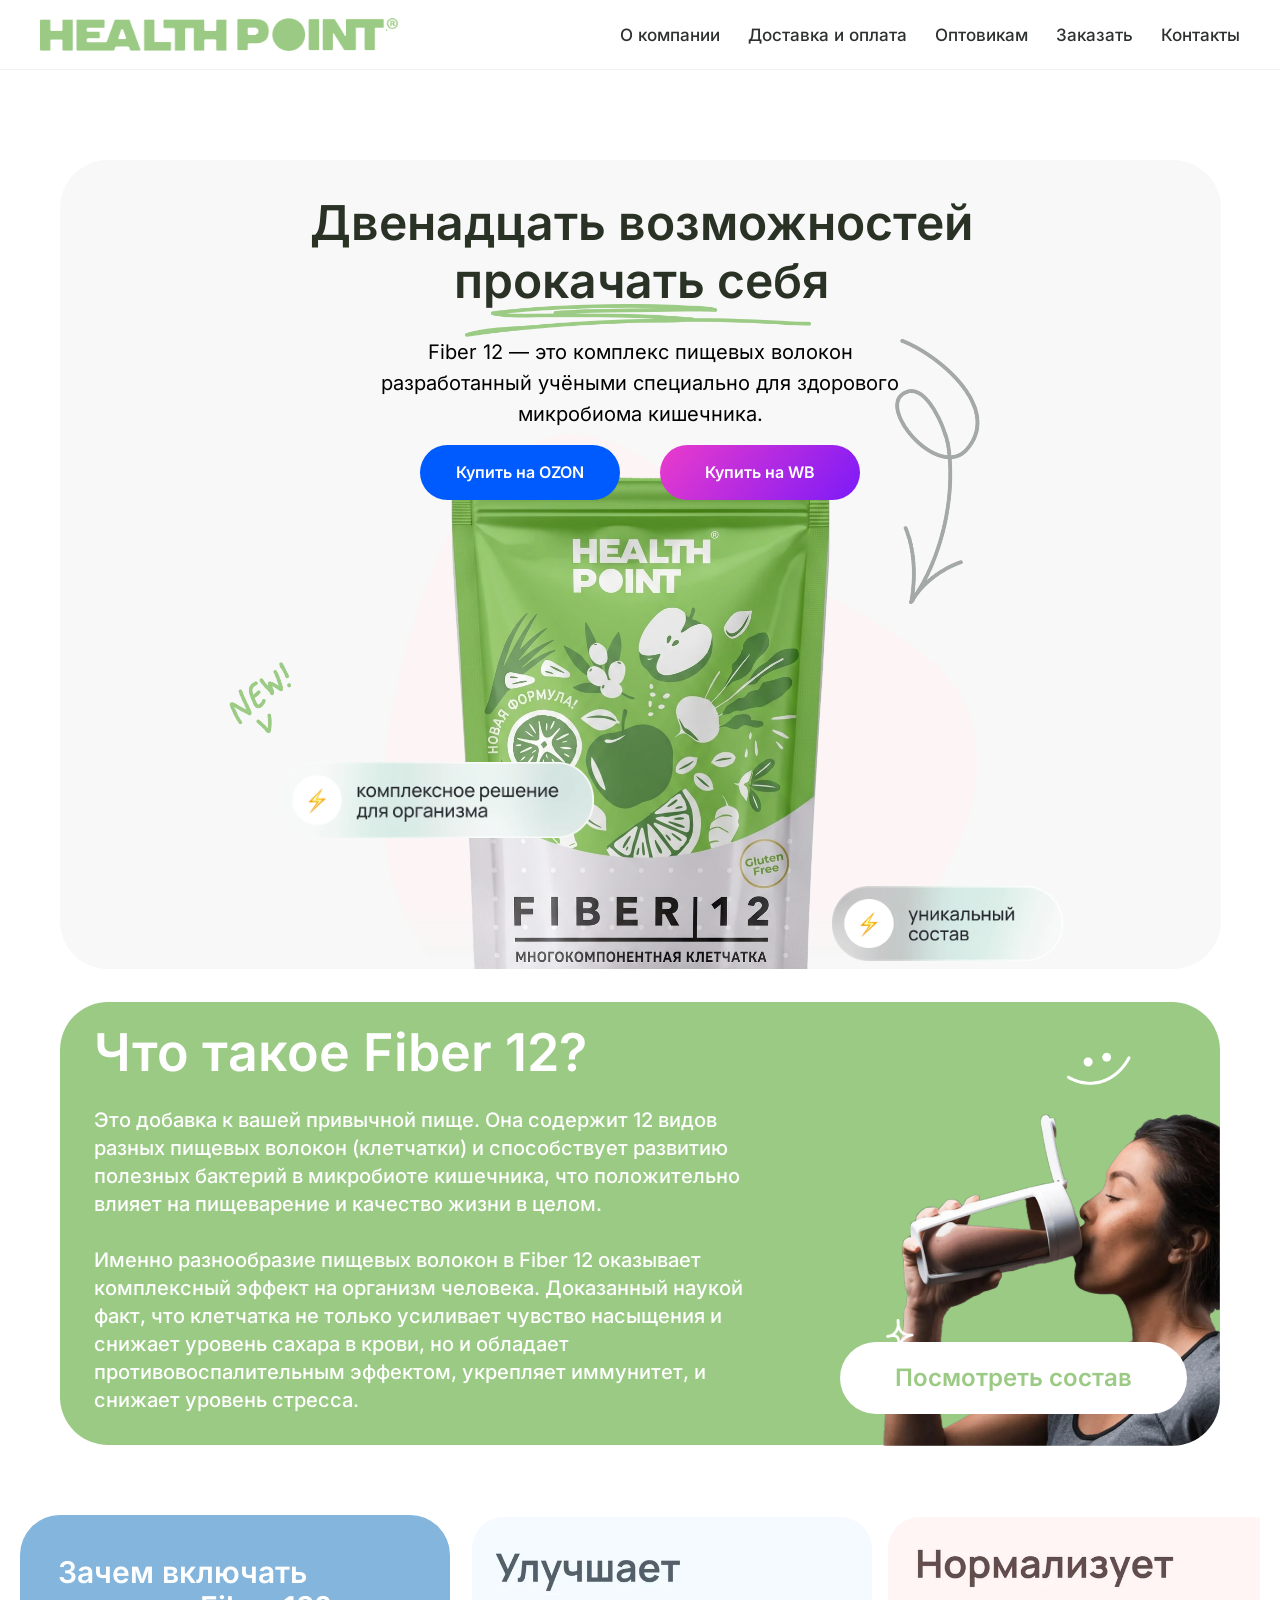
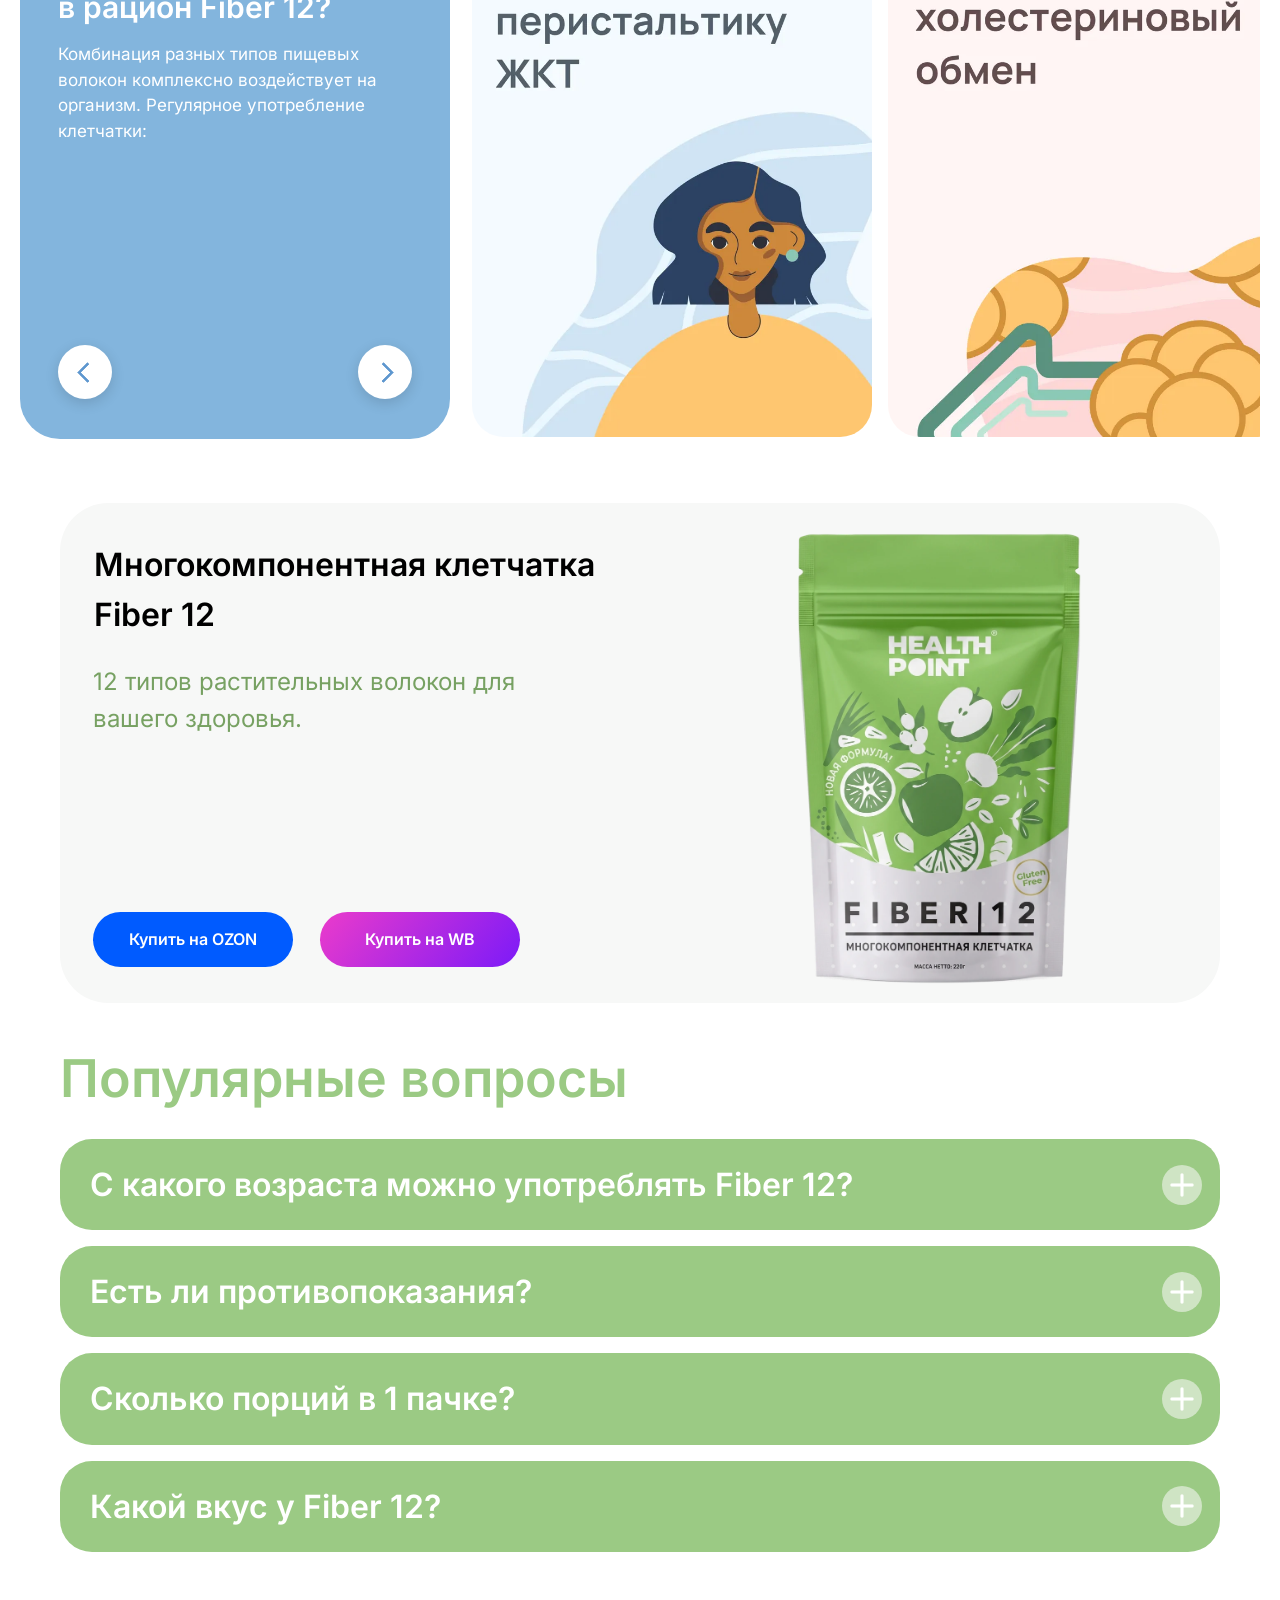
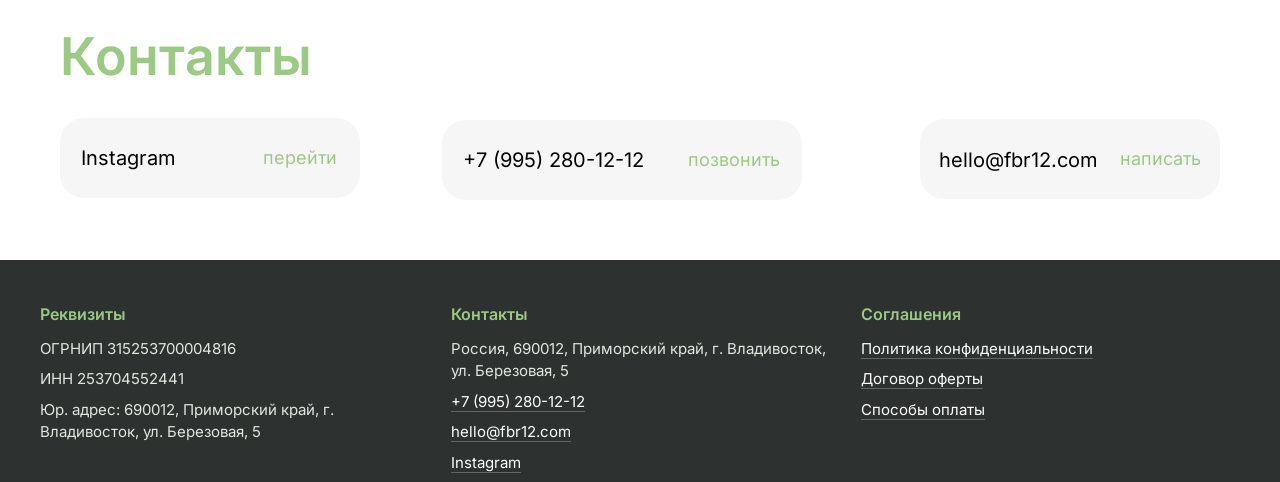
==== commit de717823: "Buttons->OZON/WB brand links; about: Health Bar->Health Point (text + cert letterhead logo)" ====
--- a/index.html
+++ b/index.html
@@ -1,5 +1,5 @@
 <!DOCTYPE html>
-<html lang="ru"> <head> <meta charset="utf-8"/> <meta content="text/html; charset=utf-8" http-equiv="Content-Type"/> <meta content="width=device-width, initial-scale=1.0" name="viewport"/> <title>Fiber 12</title> <meta content="Многокомпонентная клетчатка" name="description"/> <meta content="https://fbr12.com" property="og:url"/> <meta content="Fiber 12" property="og:title"/> <meta content="Многокомпонентная клетчатка" property="og:description"/> <meta content="website" property="og:type"/> <meta content="tild3862-3530-4437-b839-336361313436__fiber_12.png" property="og:image"/> <link href="https://fbr12.com" rel="canonical"/> <meta content="on" http-equiv="x-dns-prefetch-control"/> <link href="/favicon.ico" rel="shortcut icon" type="image/x-icon"/> <link as="font" crossorigin="" href="jost-600-cyr.woff2" rel="preload" type="font/woff2"/><link href="base.css" rel="stylesheet"/><link href="p-index.css" rel="stylesheet"/><link href="custom.css" rel="stylesheet"/></head> <body class="t-body" style="margin:0;"> <header class="site-header"><div class="wrap"><a aria-label="HEALTH POINT" class="brand" href="index.html"><img class="brand-logo" src="logo-healthpoint.png" alt="HEALTH POINT"/></a><nav aria-label="Menu" class="site-nav"><a href="about.html">О компании</a><a href="shipment-payment.html">Доставка и оплата</a><a href="wholesale.html">Оптовикам</a><a href="#order">Заказать</a><a href="#contacts">Контакты</a></nav><button aria-expanded="false" aria-label="menu" class="burger js-burger"><span></span><span></span><span></span></button></div></header><main class="t-records" data-hook="blocks-collection-content-node" id="allrecords"> <div class="r t-rec t-rec_pt_0" data-record-type="396" id="rec415602357" style="padding-top:0px; "> <div class="t396"> <div class="t396__artboard" data-artboard-height="900" data-artboard-height-res-320="530" data-artboard-height-res-640="870" data-artboard-recid="415602357" data-artboard-screens="320,480,640,960,1200" data-artboard-upscale="grid" data-artboard-upscale-res-320="grid" data-artboard-valign="center"> <div class="t396__carrier" data-artboard-recid="415602357"></div> <div class="t396__filter" data-artboard-recid="415602357"></div> <div class="t396__elem tn-elem tn-elem__4156023571645156475061" data-elem-id="1645156475061" data-elem-type="shape" data-field-axisx-res-320-value="center" data-field-axisx-value="left" data-field-axisy-res-320-value="bottom" data-field-axisy-value="top" data-field-container-res-320-value="window" data-field-container-value="grid" data-field-height-res-320-value="453" data-field-height-res-480-value="776" data-field-height-res-640-value="776" data-field-height-value="809" data-field-heightunits-value="px" data-field-left-res-320-value="0" data-field-left-res-480-value="10" data-field-left-res-640-value="10" data-field-left-res-960-value="170" data-field-left-value="20" data-field-leftunits-value="px" data-field-top-res-320-value="-1" data-field-top-res-480-value="94" data-field-top-res-640-value="94" data-field-top-res-960-value="134" data-field-top-value="91" data-field-topunits-value="px" data-field-width-res-320-value="90" data-field-width-res-480-value="460" data-field-width-res-640-value="620" data-field-width-res-960-value="620" data-field-width-value="1161" data-field-widthunits-res-320-value="%" data-field-widthunits-value="px"> <div class="tn-atom"> </div> </div> <div class="t396__elem tn-elem tn-elem__4156023571645166764364" data-elem-id="1645166764364" data-elem-type="image" data-field-axisx-value="left" data-field-axisy-value="top" data-field-container-value="grid" data-field-fileheight-value="577" data-field-filewidth-value="577" data-field-height-res-320-value="139" data-field-height-value="295" data-field-heightmode-value="hug" data-field-heightunits-value="px" data-field-left-res-320-value="-217" data-field-left-res-640-value="453" data-field-left-res-960-value="614" data-field-left-value="730" data-field-leftunits-value="px" data-field-top-res-320-value="-315" data-field-top-res-640-value="215" data-field-top-res-960-value="287" data-field-top-value="248" data-field-topunits-value="px" data-field-width-res-320-value="139" data-field-width-res-640-value="219" data-field-width-res-960-value="219" data-field-width-value="295" data-field-widthunits-value="px"> <div class="tn-atom"> <img alt="" class="tn-atom__img" imgfield="tn_img_1645166764364" loading="lazy" src="tild3563-3135-4135-b831-623034666339__arrow_05.webp"/> </div> </div> <div class="t396__elem tn-elem tn-elem__4156023571645166764371" data-elem-id="1645166764371" data-elem-type="image" data-field-axisx-value="left" data-field-axisy-value="top" data-field-container-value="grid" data-field-fileheight-value="62" data-field-filewidth-value="658" data-field-height-res-320-value="16" data-field-height-value="33" data-field-heightmode-value="hug" data-field-heightunits-value="px" data-field-left-res-320-value="73" data-field-left-res-480-value="83" data-field-left-res-640-value="123" data-field-left-res-960-value="323" data-field-left-value="425" data-field-leftunits-value="px" data-field-top-res-320-value="186" data-field-top-res-480-value="244" data-field-top-res-640-value="284" data-field-top-res-960-value="315" data-field-top-value="235" data-field-topunits-value="px" data-field-width-res-320-value="173" data-field-width-value="346" data-field-widthunits-value="px"> <div class="tn-atom"> <img alt="" class="tn-atom__img" imgfield="tn_img_1645166764371" loading="lazy" src="tild3663-3961-4663-b131-306336316238__group.webp"/> </div> </div> <div class="t396__elem tn-elem tn-elem__4156023571645164268845" data-animate-prx="mouse" data-animate-prx-dx="20" data-elem-id="1645164268845" data-elem-type="image" data-field-axisx-value="left" data-field-axisy-value="top" data-field-container-value="grid" data-field-fileheight-value="1765" data-field-filewidth-value="1680" data-field-height-res-320-value="290" data-field-height-value="625" data-field-heightmode-value="hug" data-field-heightunits-value="px" data-field-left-res-320-value="22" data-field-left-res-640-value="108" data-field-left-res-960-value="265" data-field-left-value="342" data-field-leftunits-value="px" data-field-top-res-320-value="274" data-field-top-res-640-value="405" data-field-top-res-960-value="446" data-field-top-value="365" data-field-topunits-value="px" data-field-width-res-320-value="276" data-field-width-res-640-value="498" data-field-width-res-960-value="500" data-field-width-value="595" data-field-widthunits-value="px"> <div class="tn-atom"> <img alt="" class="tn-atom__img" imgfield="tn_img_1645164268845" loading="lazy" src="tild6432-3334-4332-b939-623530363435__vector.webp"/> </div> </div> <div class="t396__elem tn-elem tn-elem__4156023571645164268854" data-animate-prx="mouse" data-animate-prx-dx="40" data-elem-id="1645164268854" data-elem-type="image" data-field-axisx-value="left" data-field-axisy-value="top" data-field-container-value="grid" data-field-fileheight-value="1981" data-field-filewidth-value="1412" data-field-height-res-320-value="324" data-field-height-value="701" data-field-heightmode-value="hug" data-field-heightunits-value="px" data-field-left-res-320-value="46" data-field-left-res-640-value="116" data-field-left-res-960-value="272" data-field-left-value="351" data-field-leftunits-value="px" data-field-top-res-320-value="279" data-field-top-res-640-value="413" data-field-top-res-960-value="453" data-field-top-value="387" data-field-topunits-value="px" data-field-width-res-320-value="231" data-field-width-res-640-value="418" data-field-width-res-960-value="420" data-field-width-value="500" data-field-widthunits-value="px"> <div class="tn-atom"> <img alt="" class="tn-atom__img" imgfield="tn_img_1645164268854" loading="lazy" src="tild3037-3831-4233-b431-323534303861__zip_bag_mockup-_1.webp"/> </div> </div> <div class="t396__elem tn-elem tn-elem__4156023571645166764375" data-elem-id="1645166764375" data-elem-type="image" data-field-axisx-value="left" data-field-axisy-value="top" data-field-container-value="grid" data-field-fileheight-value="122" data-field-filewidth-value="122" data-field-height-res-320-value="30" data-field-height-value="65" data-field-heightmode-value="hug" data-field-heightunits-value="px" data-field-left-res-320-value="247" data-field-left-res-640-value="61" data-field-left-res-960-value="187" data-field-left-value="190" data-field-leftunits-value="px" data-field-top-res-320-value="249" data-field-top-res-640-value="488" data-field-top-res-960-value="548" data-field-top-value="600" data-field-topunits-value="px" data-field-width-res-320-value="30" data-field-width-res-640-value="47" data-field-width-value="65" data-field-widthunits-value="px"> <div class="tn-atom"> <img alt="" class="tn-atom__img" imgfield="tn_img_1645166764375" loading="lazy" src="tild6234-6233-4365-b531-346262326366__misc_06.webp"/> </div> </div> <div class="t396__elem tn-elem tn-elem__4156023571645165495170" data-animate-prx="mouse" data-animate-prx-dx="10" data-animate-prx-dy="5" data-elem-id="1645165495170" data-elem-type="image" data-field-axisx-value="left" data-field-axisy-value="top" data-field-container-value="grid" data-field-fileheight-value="392" data-field-filewidth-value="1628" data-field-height-res-320-value="43" data-field-height-value="76" data-field-heightmode-value="hug" data-field-heightunits-value="px" data-field-left-res-320-value="7" data-field-left-res-640-value="29" data-field-left-res-960-value="250" data-field-left-value="240" data-field-leftunits-value="px" data-field-top-res-320-value="296" data-field-top-res-640-value="703" data-field-top-res-960-value="688" data-field-top-value="693" data-field-topunits-value="px" data-field-width-res-320-value="177" data-field-width-res-640-value="249" data-field-width-res-960-value="248" data-field-width-value="314" data-field-widthunits-value="px"> <div class="tn-atom"> <img alt="" class="tn-atom__img" imgfield="tn_img_1645165495170" loading="lazy" src="tild3931-3131-4134-a231-326637306333__group_49.webp"/> </div> </div> <div class="t396__elem tn-elem tn-elem__4156023571645156611784" data-elem-id="1645156611784" data-elem-type="text" data-field-axisx-value="left" data-field-axisy-value="top" data-field-container-value="grid" data-field-fontsize-res-320-value="24" data-field-fontsize-res-480-value="32" data-field-fontsize-res-960-value="40" data-field-fontsize-value="48" data-field-height-value="116" data-field-heightunits-value="px" data-field-left-res-320-value="26" data-field-left-res-480-value="-10" data-field-left-res-640-value="-26" data-field-left-res-960-value="134" data-field-left-value="221" data-field-leftunits-value="px" data-field-textfit-value="autoheight" data-field-top-res-320-value="93" data-field-top-res-480-value="125" data-field-top-res-640-value="135" data-field-top-res-960-value="181" data-field-top-value="125" data-field-topunits-value="px" data-field-width-res-320-value="269" data-field-width-res-480-value="500" data-field-width-value="761" data-field-widthunits-value="px"> <div class="tn-atom" field="tn_text_1645156611784">Двенадцать возможностей прокачать себя</div> </div> <div class="t396__elem tn-elem tn-elem__4156023571711682903380" data-elem-id="1711682903380" data-elem-type="text" data-field-axisx-value="left" data-field-axisy-value="top" data-field-container-value="grid" data-field-fontsize-value="20" data-field-height-value="93" data-field-heightunits-value="px" data-field-left-res-320-value="-111" data-field-left-value="320" data-field-leftunits-value="px" data-field-textfit-value="autoheight" data-field-top-res-320-value="-288" data-field-top-value="268" data-field-topunits-value="px" data-field-width-value="560" data-field-widthunits-value="px"> <div class="tn-atom" field="tn_text_1711682903380">Fiber 12 — это комплекс пищевых волокон разработанный учёными специально для здорового микробиома кишечника.</div> </div> <div class="t396__elem tn-elem tn-elem__4156023571711683377288" data-elem-id="1711683377288" data-elem-type="button" data-field-axisx-value="left" data-field-axisy-value="top" data-field-container-value="grid" data-field-fontsize-value="16" data-field-height-res-320-value="42" data-field-height-value="55" data-field-heightmode-res-320-value="fixed" data-field-heightunits-value="px" data-field-left-res-320-value="62" data-field-left-value="380" data-field-leftunits-value="px" data-field-top-res-320-value="466" data-field-top-value="376" data-field-topunits-value="px" data-field-width-value="200" data-field-widthunits-value="px"> <a class="tn-atom" href="https://www.ozon.ru/product/kletchatka-fiber-12-mnogokomponentnaya-589715375/?at=MZtvylkr3T2qYBWgf1N6nWDF0vjZ1MczBP3mZfKAJY5A" target="_blank"> <div class="tn-atom__button-content"> <span class="tn-atom__button-text">Купить на OZON</span> </div> <span class="tn-atom__button-border"></span> </a> </div> <div class="t396__elem tn-elem tn-elem__4156023571711683384473" data-elem-id="1711683384473" data-elem-type="button" data-field-axisx-value="left" data-field-axisy-value="top" data-field-container-value="grid" data-field-fontsize-value="16" data-field-height-res-320-value="42" data-field-height-value="55" data-field-heightmode-res-320-value="fixed" data-field-heightunits-value="px" data-field-left-res-320-value="61" data-field-left-value="620" data-field-leftunits-value="px" data-field-top-res-320-value="415" data-field-top-value="376" data-field-topunits-value="px" data-field-width-value="200" data-field-widthunits-value="px"> <a class="tn-atom" href="https://www.wildberries.ru/catalog/92650969/detail.aspx" target="_blank"> <div class="tn-atom__button-content"> <span class="tn-atom__button-text">Купить на WB</span> </div> <span class="tn-atom__button-border"></span> </a> </div> <div class="t396__elem tn-elem tn-elem__4156023571645165491752" data-animate-prx="mouse" data-animate-prx-dx="5" data-animate-prx-dy="10" data-elem-id="1645165491752" data-elem-type="image" data-field-axisx-value="left" data-field-axisy-value="top" data-field-container-value="grid" data-field-fileheight-value="392" data-field-filewidth-value="1200" data-field-height-res-320-value="43" data-field-height-value="75" data-field-heightmode-value="hug" data-field-heightunits-value="px" data-field-left-res-320-value="180" data-field-left-res-640-value="418" data-field-left-res-960-value="577" data-field-left-value="688" data-field-leftunits-value="px" data-field-top-res-320-value="346" data-field-top-res-640-value="781" data-field-top-res-960-value="821" data-field-top-value="817" data-field-topunits-value="px" data-field-width-res-320-value="132" data-field-width-res-640-value="184" data-field-width-res-960-value="185" data-field-width-value="231" data-field-widthunits-value="px"> <div class="tn-atom"> <img alt="" class="tn-atom__img" imgfield="tn_img_1645165491752" loading="lazy" src="tild6133-3936-4730-a533-336262353862__group_24.webp"/> </div> </div> </div> </div> </div> <div class="r t-rec" data-record-type="215" id="rec462504169" style=" "> <a name="comp" style="font-size:0;"></a> </div> <div class="r t-rec t-rec_pt_30 t-rec_pb_15" data-record-type="396" id="rec415618852" style="padding-top:30px;padding-bottom:15px; "> <div class="t396"> <div class="t396__artboard" data-artboard-height="447" data-artboard-height-res-320="740" data-artboard-height-res-640="660" data-artboard-height-res-960="690" data-artboard-recid="415618852" data-artboard-screens="320,480,640,960,1200" data-artboard-upscale="grid" data-artboard-upscale-res-320="grid" data-artboard-valign="center"> <div class="t396__carrier" data-artboard-recid="415618852"></div> <div class="t396__filter" data-artboard-recid="415618852"></div> <div class="t396__elem tn-elem tn-elem__4156188521645156475061" data-elem-id="1645156475061" data-elem-type="shape" data-field-axisx-res-320-value="center" data-field-axisx-value="left" data-field-axisy-res-320-value="top" data-field-axisy-value="top" data-field-container-res-320-value="window" data-field-container-value="grid" data-field-height-res-320-value="718" data-field-height-res-640-value="653" data-field-height-res-960-value="684" data-field-height-value="443" data-field-heightunits-value="px" data-field-left-res-320-value="0" data-field-left-res-640-value="10" data-field-left-res-960-value="170" data-field-left-value="20" data-field-leftunits-value="px" data-field-top-res-320-value="12" data-field-top-res-640-value="4" data-field-top-res-960-value="4" data-field-top-value="3" data-field-topunits-value="px" data-field-width-res-320-value="90" data-field-width-res-640-value="620" data-field-width-res-960-value="620" data-field-width-value="1160" data-field-widthunits-res-320-value="%" data-field-widthunits-value="px"> <div class="tn-atom"> </div> </div> <div class="t396__elem tn-elem tn-elem__4156188521645165681113" data-elem-id="1645165681113" data-elem-type="text" data-field-axisx-value="left" data-field-axisy-value="top" data-field-container-res-320-value="window" data-field-container-value="grid" data-field-fontsize-res-320-value="26" data-field-fontsize-res-640-value="36" data-field-fontsize-res-960-value="36" data-field-fontsize-value="52" data-field-heightunits-value="" data-field-left-res-320-value="35" data-field-left-res-640-value="38" data-field-left-res-960-value="200" data-field-left-value="54" data-field-leftunits-value="px" data-field-top-res-320-value="20" data-field-top-res-640-value="71" data-field-top-res-960-value="71" data-field-top-value="14" data-field-topunits-value="px" data-field-width-res-320-value="80" data-field-width-value="560" data-field-widthunits-res-320-value="%" data-field-widthunits-value="px"> <div class="tn-atom" field="tn_text_1645165681113">Что такое Fiber 12?</div> </div> <div class="t396__elem tn-elem tn-elem__4156188521645165706013" data-elem-id="1645165706013" data-elem-type="text" data-field-axisx-res-320-value="left" data-field-axisx-value="left" data-field-axisy-value="top" data-field-container-res-320-value="window" data-field-container-value="grid" data-field-fontsize-res-320-value="14" data-field-fontsize-res-640-value="18" data-field-fontsize-res-960-value="18" data-field-fontsize-value="20" data-field-heightunits-value="" data-field-left-res-320-value="35" data-field-left-res-640-value="38" data-field-left-res-960-value="200" data-field-left-value="54" data-field-leftunits-value="px" data-field-top-res-320-value="72" data-field-top-res-640-value="151" data-field-top-res-960-value="151" data-field-top-value="107" data-field-topunits-value="px" data-field-width-res-320-value="80" data-field-width-res-640-value="567" data-field-width-res-960-value="505" data-field-width-value="698" data-field-widthunits-res-320-value="%" data-field-widthunits-value="px"> <div class="tn-atom" field="tn_text_1645165706013">Это добавка к вашей привычной пище. Она содержит 12 видов разных пищевых волокон (клетчатки) и способствует развитию полезных бактерий в микробиоте кишечника, что положительно влияет на пищеварение и качество жизни в целом.<br/><br/>Именно разнообразие пищевых волокон в Fiber 12 оказывает комплексный эффект на организм человека. Доказанный наукой факт, что клетчатка не только усиливает чувство насыщения и снижает уровень сахара в крови, но и обладает противовоспалительным эффектом, укрепляет иммунитет, и снижает уровень стресса. </div> </div> <div class="t396__elem tn-elem tn-elem__4156188521645182949165" data-elem-id="1645182949165" data-elem-type="image" data-field-axisx-res-320-value="right" data-field-axisx-value="left" data-field-axisy-res-320-value="bottom" data-field-axisy-value="top" data-field-container-res-320-value="window" data-field-container-value="grid" data-field-fileheight-value="1682" data-field-filewidth-value="1680" data-field-heightunits-value="" data-field-left-res-320-value="-18" data-field-left-res-640-value="380" data-field-left-res-960-value="540" data-field-left-value="800" data-field-leftunits-value="px" data-field-top-res-320-value="-10" data-field-top-res-640-value="407" data-field-top-res-960-value="438" data-field-top-value="66" data-field-topunits-value="px" data-field-width-res-320-value="63" data-field-width-res-640-value="250" data-field-width-res-960-value="250" data-field-width-value="380" data-field-widthunits-res-320-value="%" data-field-widthunits-value="px"> <div class="tn-atom"> <img alt="" class="tn-atom__img" imgfield="tn_img_1645182949165" loading="lazy" src="tild6462-3364-4162-a539-616139373739__image_3.webp"/> </div> </div> <div class="t396__elem tn-elem tn-elem__4156188521645183054133" data-elem-id="1645183054133" data-elem-type="image" data-field-axisx-value="left" data-field-axisy-value="top" data-field-container-value="grid" data-field-fileheight-value="400" data-field-filewidth-value="400" data-field-heightunits-value="" data-field-left-res-320-value="192" data-field-left-res-640-value="550" data-field-left-res-960-value="268" data-field-left-value="1027" data-field-leftunits-value="px" data-field-top-res-320-value="503" data-field-top-res-640-value="15" data-field-top-res-960-value="494" data-field-top-value="38" data-field-topunits-value="px" data-field-width-res-320-value="46" data-field-width-value="64" data-field-widthunits-value="px"> <div class="tn-atom"> <img alt="" class="tn-atom__img" imgfield="tn_img_1645183054133" loading="lazy" src="tild3032-3965-4661-b135-656131376334__misc_04.webp"/> </div> </div> <div class="t396__elem tn-elem tn-elem__4156188521645183097681" data-elem-id="1645183097681" data-elem-type="image" data-field-axisx-value="left" data-field-axisy-value="top" data-field-container-value="grid" data-field-fileheight-value="280" data-field-filewidth-value="280" data-field-heightunits-value="" data-field-left-res-320-value="86" data-field-left-res-640-value="430" data-field-left-res-960-value="550" data-field-left-value="879" data-field-leftunits-value="px" data-field-top-res-320-value="515" data-field-top-res-640-value="580" data-field-top-res-960-value="500" data-field-top-value="353" data-field-topunits-value="px" data-field-width-res-320-value="31" data-field-width-value="42" data-field-widthunits-value="px"> <div class="tn-atom"> <img alt="" class="tn-atom__img" imgfield="tn_img_1645183097681" loading="lazy" src="tild3766-3562-4335-a165-376163393662__misc_01.webp"/> </div> </div> <div class="t396__elem tn-elem tn-elem__4156188521645248146067" data-elem-id="1645248146067" data-elem-type="image" data-field-axisx-value="left" data-field-axisy-value="top" data-field-container-value="grid" data-field-fileheight-value="280" data-field-filewidth-value="280" data-field-heightunits-value="" data-field-left-res-320-value="108" data-field-left-res-640-value="460" data-field-left-res-960-value="490" data-field-left-value="845" data-field-leftunits-value="px" data-field-top-res-320-value="592" data-field-top-res-640-value="440" data-field-top-res-960-value="560" data-field-top-value="320" data-field-topunits-value="px" data-field-width-res-320-value="22" data-field-width-value="30" data-field-widthunits-value="px"> <div class="tn-atom"> <img alt="" class="tn-atom__img" imgfield="tn_img_1645248146067" loading="lazy" src="tild3766-3562-4335-a165-376163393662__misc_01.webp"/> </div> </div> <div class="t396__elem tn-elem tn-elem__4156188521646299987874" data-elem-id="1646299987874" data-elem-type="button" data-field-axisx-res-320-value="center" data-field-axisx-value="left" data-field-axisy-value="top" data-field-container-res-320-value="window" data-field-container-value="grid" data-field-fontsize-res-320-value="20" data-field-fontsize-res-640-value="22" data-field-fontsize-res-960-value="22" data-field-fontsize-value="24" data-field-height-res-320-value="58" data-field-height-res-640-value="60" data-field-height-res-960-value="60" data-field-height-value="72" data-field-heightunits-value="" data-field-left-res-320-value="0" data-field-left-res-640-value="40" data-field-left-res-960-value="200" data-field-left-value="800" data-field-leftunits-value="px" data-field-top-res-320-value="657" data-field-top-res-640-value="567" data-field-top-res-960-value="596" data-field-top-value="343" data-field-topunits-value="px" data-field-width-res-320-value="262" data-field-width-res-640-value="300" data-field-width-res-960-value="300" data-field-width-value="347" data-field-widthunits-value=""> <a class="tn-atom" href="#contopen"> <div class="tn-atom__button-content"> <span class="tn-atom__button-text">Посмотреть состав</span> </div> <span class="tn-atom__button-border"></span> </a> </div> </div> </div> </div> <div class="r t-rec" data-animationappear="off" data-record-type="131" id="rec415764730" style=" "> <div class="t123"> <div class="t-container_100"> <div class="t-width t-width_100"> </div> </div> </div> </div> <div class="r t-rec t-rec_pt_15 t-rec_pb_15" data-animationappear="off" data-record-type="396" id="rec415753826" style="padding-top:15px;padding-bottom:15px; "> <div class="t396"> <div class="t396__artboard" data-artboard-height="666" data-artboard-height-res-320="870" data-artboard-height-res-640="600" data-artboard-height-res-960="610" data-artboard-ovrflw="visible" data-artboard-recid="415753826" data-artboard-screens="320,480,640,960,1200" data-artboard-upscale="grid" data-artboard-valign="center"> <div class="t396__carrier" data-artboard-recid="415753826"></div> <div class="t396__filter" data-artboard-recid="415753826"></div> <div class="t396__elem tn-elem tn-elem__4157538261645183201002" data-elem-id="1645183201002" data-elem-type="shape" data-field-axisx-value="left" data-field-axisy-res-320-value="center" data-field-axisy-value="top" data-field-container-res-320-value="window" data-field-container-value="grid" data-field-height-res-320-value="761" data-field-height-res-640-value="597" data-field-height-res-960-value="609" data-field-height-value="666" data-field-heightunits-value="px" data-field-left-res-320-value="16" data-field-left-res-640-value="10" data-field-left-res-960-value="170" data-field-left-value="20" data-field-leftunits-value="px" data-field-top-res-320-value="-2" data-field-top-res-640-value="2" data-field-top-res-960-value="2" data-field-top-value="0" data-field-topunits-value="px" data-field-width-res-320-value="90" data-field-width-res-640-value="620" data-field-width-res-960-value="620" data-field-width-value="1160" data-field-widthunits-res-320-value="%" data-field-widthunits-value="px"> <div class="tn-atom"> </div> </div> <div class="t396__elem tn-elem tn-elem__4157538261645183269323" data-elem-id="1645183269323" data-elem-type="text" data-field-axisx-value="left" data-field-axisy-value="top" data-field-container-res-320-value="window" data-field-container-value="grid" data-field-fontsize-res-320-value="14" data-field-fontsize-value="24" data-field-heightunits-value="" data-field-left-res-320-value="26" data-field-left-res-640-value="44" data-field-left-res-960-value="206" data-field-left-value="79" data-field-leftunits-value="px" data-field-top-res-320-value="24" data-field-top-res-640-value="19" data-field-top-res-960-value="25" data-field-top-value="43" data-field-topunits-value="px" data-field-width-value="114" data-field-widthunits-value="px"> <div class="tn-atom" field="tn_text_1645183269323">Cостав:</div> </div> <div class="t396__elem tn-elem tn-elem__4157538261645183555637" data-elem-id="1645183555637" data-elem-type="shape" data-field-axisx-value="left" data-field-axisy-value="top" data-field-container-res-320-value="window" data-field-container-value="grid" data-field-height-res-320-value="45" data-field-height-res-640-value="48" data-field-height-res-960-value="48" data-field-height-value="64" data-field-heightunits-value="px" data-field-left-res-320-value="25" data-field-left-res-640-value="291" data-field-left-res-960-value="454" data-field-left-value="621" data-field-leftunits-value="px" data-field-top-res-320-value="143" data-field-top-res-640-value="78" data-field-top-res-960-value="87" data-field-top-value="546" data-field-topunits-value="px" data-field-width-res-320-value="218" data-field-width-res-640-value="261" data-field-width-res-960-value="262" data-field-width-value="308" data-field-widthunits-value="px"> <div class="tn-atom"> </div> </div> <div class="t396__elem tn-elem tn-elem__4157538261645183446654" data-elem-id="1645183446654" data-elem-type="image" data-field-axisx-value="left" data-field-axisy-value="top" data-field-container-res-320-value="window" data-field-container-value="grid" data-field-fileheight-value="256" data-field-filewidth-value="256" data-field-heightunits-value="" data-field-left-res-320-value="25" data-field-left-res-640-value="291" data-field-left-res-960-value="454" data-field-left-value="621" data-field-leftunits-value="px" data-field-top-res-320-value="143" data-field-top-res-640-value="78" data-field-top-res-960-value="87" data-field-top-value="546" data-field-topunits-value="px" data-field-width-res-320-value="45" data-field-width-res-640-value="48" data-field-width-res-960-value="48" data-field-width-value="64" data-field-widthunits-value="px"> <div class="tn-atom"> <img alt="" class="tn-atom__img" imgfield="tn_img_1645183446654" loading="lazy" src="tild3838-3631-4565-b731-653236393236__group_69-3.webp"/> </div> </div> <div class="t396__elem tn-elem tn-elem__4157538261645183829788" data-elem-id="1645183829788" data-elem-type="text" data-field-axisx-value="left" data-field-axisy-value="top" data-field-container-res-320-value="window" data-field-container-value="grid" data-field-fontsize-res-320-value="14" data-field-fontsize-res-960-value="18" data-field-fontsize-value="20" data-field-heightunits-value="" data-field-left-res-320-value="77" data-field-left-res-640-value="351" data-field-left-res-960-value="514" data-field-left-value="701" data-field-leftunits-value="px" data-field-top-res-320-value="155" data-field-top-res-640-value="86" data-field-top-res-960-value="96" data-field-top-value="563" data-field-topunits-value="px" data-field-width-res-320-value="148" data-field-width-res-960-value="189" data-field-width-value="209" data-field-widthunits-value="px"> <div class="tn-atom" field="tn_text_1645183829788">пшеничная клетчатка</div> </div> <div class="t396__elem tn-elem tn-elem__4157538261655259347315" data-elem-id="1655259347315" data-elem-type="tooltip" data-field-axisx-value="left" data-field-axisy-value="top" data-field-container-res-320-value="window" data-field-container-value="grid" data-field-fontsize-value="14" data-field-height-value="64" data-field-heightunits-value="" data-field-left-res-320-value="25" data-field-left-res-640-value="291" data-field-left-res-960-value="454" data-field-left-value="621" data-field-leftunits-value="px" data-field-tipposition-value="right" data-field-top-res-320-value="143" data-field-top-res-640-value="78" data-field-top-res-960-value="87" data-field-top-value="546" data-field-topunits-value="px" data-field-width-res-320-value="45" data-field-width-res-960-value="48" data-field-width-value="64" data-field-widthunits-value="px"> <div class="tn-atom tn-atom__pin"> <div class="tn-atom__tip"> <div class="tn-atom__tip-text">Обладает сорбирующими свойствами, и стимулирует выделительные процессы. Предотвращает образование камней в почках и желчном пузыре. </div> </div> </div> </div> <div class="t396__elem tn-elem tn-elem__4157538261645183558554" data-elem-id="1645183558554" data-elem-type="shape" data-field-axisx-value="left" data-field-axisy-value="top" data-field-container-res-320-value="window" data-field-container-value="grid" data-field-height-res-320-value="45" data-field-height-res-640-value="48" data-field-height-res-960-value="48" data-field-height-value="64" data-field-heightunits-value="px" data-field-left-res-320-value="26" data-field-left-res-640-value="345" data-field-left-res-960-value="509" data-field-left-value="621" data-field-leftunits-value="px" data-field-top-res-320-value="632" data-field-top-res-640-value="222" data-field-top-res-960-value="453" data-field-top-value="106" data-field-topunits-value="px" data-field-width-res-320-value="202" data-field-width-res-640-value="254" data-field-width-res-960-value="241" data-field-width-value="286" data-field-widthunits-value="px"> <div class="tn-atom"> </div> </div> <div class="t396__elem tn-elem tn-elem__4157538261645183446662" data-elem-id="1645183446662" data-elem-type="image" data-field-axisx-value="left" data-field-axisy-value="top" data-field-container-res-320-value="window" data-field-container-value="grid" data-field-fileheight-value="256" data-field-filewidth-value="256" data-field-heightunits-value="" data-field-left-res-320-value="26" data-field-left-res-640-value="345" data-field-left-res-960-value="509" data-field-left-value="621" data-field-leftunits-value="px" data-field-top-res-320-value="632" data-field-top-res-640-value="222" data-field-top-res-960-value="453" data-field-top-value="106" data-field-topunits-value="px" data-field-width-res-320-value="45" data-field-width-res-640-value="48" data-field-width-res-960-value="48" data-field-width-value="64" data-field-widthunits-value="px"> <div class="tn-atom"> <img alt="" class="tn-atom__img" imgfield="tn_img_1645183446662" loading="lazy" src="tild3530-3465-4638-b436-373264366233__group_69-5.webp"/> </div> </div> <div class="t396__elem tn-elem tn-elem__4157538261645183862119" data-elem-id="1645183862119" data-elem-type="text" data-field-axisx-value="left" data-field-axisy-value="top" data-field-container-res-320-value="window" data-field-container-value="grid" data-field-fontsize-res-320-value="14" data-field-fontsize-res-960-value="18" data-field-fontsize-value="20" data-field-heightunits-value="" data-field-left-res-320-value="78" data-field-left-res-640-value="405" data-field-left-res-960-value="569" data-field-left-value="701" data-field-leftunits-value="px" data-field-top-res-320-value="644" data-field-top-res-640-value="229" data-field-top-res-960-value="462" data-field-top-value="123" data-field-topunits-value="px" data-field-width-res-320-value="133" data-field-width-res-960-value="174" data-field-width-value="189" data-field-widthunits-value="px"> <div class="tn-atom" field="tn_text_1645183862119">цитрусовый пектин</div> </div> <div class="t396__elem tn-elem tn-elem__4157538261655259352498" data-elem-id="1655259352498" data-elem-type="tooltip" data-field-axisx-value="left" data-field-axisy-value="top" data-field-container-res-320-value="window" data-field-container-value="grid" data-field-fontsize-value="14" data-field-height-value="64" data-field-heightunits-value="" data-field-left-res-320-value="26" data-field-left-res-640-value="345" data-field-left-res-960-value="509" data-field-left-value="621" data-field-leftunits-value="px" data-field-tipposition-value="right" data-field-top-res-320-value="632" data-field-top-res-640-value="222" data-field-top-res-960-value="453" data-field-top-value="106" data-field-topunits-value="px" data-field-width-res-320-value="45" data-field-width-res-960-value="48" data-field-width-value="64" data-field-widthunits-value="px"> <div class="tn-atom tn-atom__pin"> <div class="tn-atom__tip"> <div class="tn-atom__tip-text">Уменьшает всасывание жира и снижает уровень холестерина в крови. Замедляет всасывание сахара, чем снижает риск заболевания сахарным диабетом. </div> </div> </div> </div> <div class="t396__elem tn-elem tn-elem__4157538261645183544456" data-elem-id="1645183544456" data-elem-type="shape" data-field-axisx-value="left" data-field-axisy-value="top" data-field-container-res-320-value="window" data-field-container-value="grid" data-field-height-res-320-value="45" data-field-height-res-640-value="48" data-field-height-res-960-value="48" data-field-height-value="64" data-field-heightunits-value="px" data-field-left-res-320-value="26" data-field-left-res-480-value="44" data-field-left-res-640-value="44" data-field-left-res-960-value="207" data-field-left-value="80" data-field-leftunits-value="px" data-field-top-res-320-value="204" data-field-top-res-480-value="150" data-field-top-res-640-value="150" data-field-top-res-960-value="160" data-field-top-value="194" data-field-topunits-value="px" data-field-width-res-320-value="275" data-field-width-res-640-value="348" data-field-width-res-960-value="345" data-field-width-value="400" data-field-widthunits-value="px"> <div class="tn-atom"> </div> </div> <div class="t396__elem tn-elem tn-elem__4157538261645183446650" data-elem-id="1645183446650" data-elem-type="image" data-field-axisx-value="left" data-field-axisy-value="top" data-field-container-res-320-value="window" data-field-container-value="grid" data-field-fileheight-value="256" data-field-filewidth-value="256" data-field-heightunits-value="" data-field-left-res-320-value="26" data-field-left-res-480-value="44" data-field-left-res-640-value="44" data-field-left-res-960-value="207" data-field-left-value="80" data-field-leftunits-value="px" data-field-top-res-320-value="204" data-field-top-res-480-value="150" data-field-top-res-640-value="150" data-field-top-res-960-value="160" data-field-top-value="194" data-field-topunits-value="px" data-field-width-res-320-value="45" data-field-width-res-640-value="48" data-field-width-res-960-value="48" data-field-width-value="64" data-field-widthunits-value="px"> <div class="tn-atom"> <img alt="" class="tn-atom__img" imgfield="tn_img_1645183446650" loading="lazy" src="tild6666-6531-4561-b436-353063353836__group_69-2.webp"/> </div> </div> <div class="t396__elem tn-elem tn-elem__4157538261645183884185" data-elem-id="1645183884185" data-elem-type="text" data-field-axisx-value="left" data-field-axisy-value="top" data-field-container-res-320-value="window" data-field-container-value="grid" data-field-fontsize-res-320-value="14" data-field-fontsize-res-960-value="18" data-field-fontsize-value="20" data-field-heightunits-value="" data-field-left-res-320-value="77" data-field-left-res-480-value="104" data-field-left-res-640-value="104" data-field-left-res-960-value="267" data-field-left-value="160" data-field-leftunits-value="px" data-field-top-res-320-value="216" data-field-top-res-480-value="160" data-field-top-res-640-value="160" data-field-top-res-960-value="169" data-field-top-value="211" data-field-topunits-value="px" data-field-width-res-320-value="219" data-field-width-res-960-value="272" data-field-width-value="303" data-field-widthunits-value="px"> <div class="tn-atom" field="tn_text_1645183884185">клетчатка конопляного семени</div> </div> <div class="t396__elem tn-elem tn-elem__4157538261655259353949" data-elem-id="1655259353949" data-elem-type="tooltip" data-field-axisx-value="left" data-field-axisy-value="top" data-field-container-res-320-value="window" data-field-container-value="grid" data-field-fontsize-value="14" data-field-height-value="64" data-field-heightunits-value="" data-field-left-res-320-value="26" data-field-left-res-480-value="44" data-field-left-res-640-value="44" data-field-left-res-960-value="207" data-field-left-value="80" data-field-leftunits-value="px" data-field-tipposition-value="right" data-field-top-res-320-value="204" data-field-top-res-480-value="150" data-field-top-res-640-value="150" data-field-top-res-960-value="160" data-field-top-value="194" data-field-topunits-value="px" data-field-width-res-320-value="45" data-field-width-res-960-value="48" data-field-width-value="64" data-field-widthunits-value="px"> <div class="tn-atom tn-atom__pin"> <div class="tn-atom__tip"> <div class="tn-atom__tip-text">Содержит хлорофилл, необходимый для профилактики анемии, а также магний, медь и железо в высокой концентрации. </div> </div> </div> </div> <div class="t396__elem tn-elem tn-elem__4157538261645183559588" data-elem-id="1645183559588" data-elem-type="shape" data-field-axisx-value="left" data-field-axisy-value="top" data-field-container-res-320-value="window" data-field-container-value="grid" data-field-height-res-320-value="45" data-field-height-res-640-value="48" data-field-height-res-960-value="48" data-field-height-value="64" data-field-heightunits-value="px" data-field-left-res-320-value="26" data-field-left-res-640-value="44" data-field-left-res-960-value="209" data-field-left-value="621" data-field-leftunits-value="px" data-field-top-res-320-value="754" data-field-top-res-640-value="446" data-field-top-res-960-value="525" data-field-top-value="194" data-field-topunits-value="px" data-field-width-res-320-value="275" data-field-width-res-640-value="354" data-field-width-res-960-value="351" data-field-width-value="407" data-field-widthunits-value="px"> <div class="tn-atom"> </div> </div> <div class="t396__elem tn-elem tn-elem__4157538261645183446678" data-elem-id="1645183446678" data-elem-type="image" data-field-axisx-value="left" data-field-axisy-value="top" data-field-container-res-320-value="window" data-field-container-value="grid" data-field-fileheight-value="256" data-field-filewidth-value="256" data-field-heightunits-value="" data-field-left-res-320-value="26" data-field-left-res-640-value="44" data-field-left-res-960-value="209" data-field-left-value="621" data-field-leftunits-value="px" data-field-top-res-320-value="754" data-field-top-res-640-value="446" data-field-top-res-960-value="525" data-field-top-value="194" data-field-topunits-value="px" data-field-width-res-320-value="45" data-field-width-res-640-value="48" data-field-width-res-960-value="48" data-field-width-value="64" data-field-widthunits-value="px"> <div class="tn-atom"> <img alt="" class="tn-atom__img" imgfield="tn_img_1645183446678" loading="lazy" src="tild6636-3137-4264-a136-313365323937__group_69-1.webp"/> </div> </div> <div class="t396__elem tn-elem tn-elem__4157538261645183917289" data-elem-id="1645183917289" data-elem-type="text" data-field-axisx-value="left" data-field-axisy-value="top" data-field-container-res-320-value="window" data-field-container-value="grid" data-field-fontsize-res-320-value="14" data-field-fontsize-res-960-value="18" data-field-fontsize-value="20" data-field-heightunits-value="" data-field-left-res-320-value="78" data-field-left-res-640-value="104" data-field-left-res-960-value="269" data-field-left-value="701" data-field-leftunits-value="px" data-field-top-res-320-value="766" data-field-top-res-640-value="454" data-field-top-res-960-value="534" data-field-top-value="211" data-field-topunits-value="px" data-field-width-res-320-value="215" data-field-width-res-960-value="277" data-field-width-value="313" data-field-widthunits-value="px"> <div class="tn-atom" field="tn_text_1645183917289">яблоки сушеные измельченные</div> </div> <div class="t396__elem tn-elem tn-elem__4157538261655259356033" data-elem-id="1655259356033" data-elem-type="tooltip" data-field-axisx-value="left" data-field-axisy-value="top" data-field-container-res-320-value="window" data-field-container-value="grid" data-field-fontsize-value="14" data-field-height-value="64" data-field-heightunits-value="" data-field-left-res-320-value="26" data-field-left-res-640-value="44" data-field-left-res-960-value="209" data-field-left-value="621" data-field-leftunits-value="px" data-field-tipposition-value="right" data-field-top-res-320-value="754" data-field-top-res-640-value="446" data-field-top-res-960-value="525" data-field-top-value="194" data-field-topunits-value="px" data-field-width-res-320-value="45" data-field-width-res-960-value="48" data-field-width-value="64" data-field-widthunits-value="px"> <div class="tn-atom tn-atom__pin"> <div class="tn-atom__tip"> <div class="tn-atom__tip-text">Высокая содержание винной, яблочной, лимонной и хлорогеновой кислоты. Они помогают организму противостоять различным вирусам и сохранять кислотно-щелочной баланс.</div> </div> </div> </div> <div class="t396__elem tn-elem tn-elem__4157538261645183562990" data-elem-id="1645183562990" data-elem-type="shape" data-field-axisx-value="left" data-field-axisy-value="top" data-field-container-res-320-value="window" data-field-container-value="grid" data-field-height-res-320-value="45" data-field-height-res-640-value="48" data-field-height-res-960-value="48" data-field-height-value="64" data-field-heightunits-value="px" data-field-left-res-320-value="26" data-field-left-res-640-value="44" data-field-left-res-960-value="486" data-field-left-value="621" data-field-leftunits-value="px" data-field-top-res-320-value="265" data-field-top-res-640-value="518" data-field-top-res-960-value="232" data-field-top-value="458" data-field-topunits-value="px" data-field-width-res-320-value="208" data-field-width-res-640-value="256" data-field-width-res-960-value="256" data-field-width-value="294" data-field-widthunits-value="px"> <div class="tn-atom"> </div> </div> <div class="t396__elem tn-elem tn-elem__4157538261645183446646" data-elem-id="1645183446646" data-elem-type="image" data-field-axisx-value="left" data-field-axisy-value="top" data-field-container-res-320-value="window" data-field-container-value="grid" data-field-fileheight-value="256" data-field-filewidth-value="256" data-field-heightunits-value="" data-field-left-res-320-value="26" data-field-left-res-640-value="44" data-field-left-res-960-value="486" data-field-left-value="621" data-field-leftunits-value="px" data-field-top-res-320-value="265" data-field-top-res-640-value="518" data-field-top-res-960-value="232" data-field-top-value="458" data-field-topunits-value="px" data-field-width-res-320-value="45" data-field-width-res-640-value="48" data-field-width-res-960-value="48" data-field-width-value="64" data-field-widthunits-value="px"> <div class="tn-atom"> <img alt="" class="tn-atom__img" imgfield="tn_img_1645183446646" loading="lazy" src="tild3234-3839-4630-a131-666664393864__group_69-11.webp"/> </div> </div> <div class="t396__elem tn-elem tn-elem__4157538261645183970893" data-elem-id="1645183970893" data-elem-type="text" data-field-axisx-value="left" data-field-axisy-value="top" data-field-container-res-320-value="window" data-field-container-value="grid" data-field-fontsize-res-320-value="14" data-field-fontsize-res-960-value="18" data-field-fontsize-value="20" data-field-heightunits-value="" data-field-left-res-320-value="78" data-field-left-res-640-value="104" data-field-left-res-960-value="546" data-field-left-value="701" data-field-leftunits-value="px" data-field-top-res-320-value="277" data-field-top-res-640-value="525" data-field-top-res-960-value="242" data-field-top-value="475" data-field-topunits-value="px" data-field-width-res-320-value="152" data-field-width-res-960-value="180" data-field-width-value="202" data-field-widthunits-value="px"> <div class="tn-atom" field="tn_text_1645183970893">отруби из семян чиа</div> </div> <div class="t396__elem tn-elem tn-elem__4157538261655259359499" data-elem-id="1655259359499" data-elem-type="tooltip" data-field-axisx-value="left" data-field-axisy-value="top" data-field-container-res-320-value="window" data-field-container-value="grid" data-field-fontsize-value="14" data-field-height-value="64" data-field-heightunits-value="" data-field-left-res-320-value="26" data-field-left-res-640-value="44" data-field-left-res-960-value="486" data-field-left-value="621" data-field-leftunits-value="px" data-field-tipposition-value="right" data-field-top-res-320-value="265" data-field-top-res-640-value="518" data-field-top-res-960-value="232" data-field-top-value="458" data-field-topunits-value="px" data-field-width-res-320-value="45" data-field-width-res-960-value="48" data-field-width-value="64" data-field-widthunits-value="px"> <div class="tn-atom tn-atom__pin"> <div class="tn-atom__tip"> <div class="tn-atom__tip-text">Высокое содержание Омега-3 и антиоксидантов. Предотвращает образование тромбов. </div> </div> </div> </div> <div class="t396__elem tn-elem tn-elem__4157538261645183563589" data-elem-id="1645183563589" data-elem-type="shape" data-field-axisx-value="left" data-field-axisy-value="top" data-field-container-res-320-value="window" data-field-container-value="grid" data-field-height-res-320-value="45" data-field-height-res-640-value="48" data-field-height-res-960-value="48" data-field-height-value="64" data-field-heightunits-value="px" data-field-left-res-320-value="27" data-field-left-res-640-value="283" data-field-left-res-960-value="448" data-field-left-value="622" data-field-leftunits-value="px" data-field-top-res-320-value="693" data-field-top-res-640-value="366" data-field-top-res-960-value="376" data-field-top-value="282" data-field-topunits-value="px" data-field-width-res-320-value="220" data-field-width-res-640-value="273" data-field-width-res-960-value="273" data-field-width-value="319" data-field-widthunits-value="px"> <div class="tn-atom"> </div> </div> <div class="t396__elem tn-elem tn-elem__4157538261645183446642" data-elem-id="1645183446642" data-elem-type="image" data-field-axisx-value="left" data-field-axisy-value="top" data-field-container-res-320-value="window" data-field-container-value="grid" data-field-fileheight-value="256" data-field-filewidth-value="256" data-field-heightunits-value="" data-field-left-res-320-value="26" data-field-left-res-640-value="282" data-field-left-res-960-value="447" data-field-left-value="621" data-field-leftunits-value="px" data-field-top-res-320-value="693" data-field-top-res-640-value="366" data-field-top-res-960-value="376" data-field-top-value="282" data-field-topunits-value="px" data-field-width-res-320-value="45" data-field-width-res-640-value="48" data-field-width-res-960-value="48" data-field-width-value="64" data-field-widthunits-value="px"> <div class="tn-atom"> <img alt="" class="tn-atom__img" imgfield="tn_img_1645183446642" loading="lazy" src="tild6264-3661-4736-b131-323265316234__group_69-10.webp"/> </div> </div> <div class="t396__elem tn-elem tn-elem__4157538261645183987843" data-elem-id="1645183987843" data-elem-type="text" data-field-axisx-value="left" data-field-axisy-value="top" data-field-container-res-320-value="window" data-field-container-value="grid" data-field-fontsize-res-320-value="14" data-field-fontsize-res-960-value="18" data-field-fontsize-value="20" data-field-heightunits-value="" data-field-left-res-320-value="78" data-field-left-res-640-value="342" data-field-left-res-960-value="507" data-field-left-value="701" data-field-leftunits-value="px" data-field-top-res-320-value="704" data-field-top-res-640-value="373" data-field-top-res-960-value="386" data-field-top-value="299" data-field-topunits-value="px" data-field-width-res-320-value="165" data-field-width-res-960-value="204" data-field-width-value="232" data-field-widthunits-value="px"> <div class="tn-atom" field="tn_text_1645183987843">порошок топинамбура</div> </div> <div class="t396__elem tn-elem tn-elem__4157538261655259361017" data-elem-id="1655259361017" data-elem-type="tooltip" data-field-axisx-value="left" data-field-axisy-value="top" data-field-container-res-320-value="window" data-field-container-value="grid" data-field-fontsize-value="14" data-field-height-value="64" data-field-heightunits-value="" data-field-left-res-320-value="26" data-field-left-res-640-value="282" data-field-left-res-960-value="447" data-field-left-value="621" data-field-leftunits-value="px" data-field-tipposition-value="right" data-field-top-res-320-value="693" data-field-top-res-640-value="366" data-field-top-res-960-value="376" data-field-top-value="282" data-field-topunits-value="px" data-field-width-res-320-value="45" data-field-width-res-960-value="48" data-field-width-value="64" data-field-widthunits-value="px"> <div class="tn-atom tn-atom__pin"> <div class="tn-atom__tip"> <div class="tn-atom__tip-text">Снижает уровень кислотности желудка и нормализует артериальное давление. Является натуральным пребиотиком. </div> </div> </div> </div> <div class="t396__elem tn-elem tn-elem__4157538261645183548703" data-elem-id="1645183548703" data-elem-type="shape" data-field-axisx-value="left" data-field-axisy-value="top" data-field-container-res-320-value="window" data-field-container-value="grid" data-field-height-res-320-value="45" data-field-height-res-640-value="48" data-field-height-res-960-value="48" data-field-height-value="64" data-field-heightunits-value="px" data-field-left-res-320-value="26" data-field-left-res-640-value="44" data-field-left-res-960-value="207" data-field-left-value="80" data-field-leftunits-value="px" data-field-top-res-320-value="449" data-field-top-res-640-value="294" data-field-top-res-960-value="304" data-field-top-value="370" data-field-topunits-value="px" data-field-width-res-320-value="232" data-field-width-res-640-value="283" data-field-width-res-960-value="275" data-field-width-value="328" data-field-widthunits-value="px"> <div class="tn-atom"> </div> </div> <div class="t396__elem tn-elem tn-elem__4157538261645183446670" data-elem-id="1645183446670" data-elem-type="image" data-field-axisx-value="left" data-field-axisy-value="top" data-field-container-res-320-value="window" data-field-container-value="grid" data-field-fileheight-value="256" data-field-filewidth-value="256" data-field-heightunits-value="" data-field-left-res-320-value="26" data-field-left-res-640-value="44" data-field-left-res-960-value="207" data-field-left-value="80" data-field-leftunits-value="px" data-field-top-res-320-value="449" data-field-top-res-640-value="294" data-field-top-res-960-value="304" data-field-top-value="370" data-field-topunits-value="px" data-field-width-res-320-value="45" data-field-width-res-640-value="48" data-field-width-res-960-value="48" data-field-width-value="64" data-field-widthunits-value="px"> <div class="tn-atom"> <img alt="" class="tn-atom__img" imgfield="tn_img_1645183446670" loading="lazy" src="tild3433-6562-4462-b061-616439353733__group_69-6.webp"/> </div> </div> <div class="t396__elem tn-elem tn-elem__4157538261645184007677" data-elem-id="1645184007677" data-elem-type="text" data-field-axisx-value="left" data-field-axisy-value="top" data-field-container-res-320-value="window" data-field-container-value="grid" data-field-fontsize-res-320-value="14" data-field-fontsize-res-960-value="18" data-field-fontsize-value="20" data-field-heightunits-value="" data-field-left-res-320-value="78" data-field-left-res-640-value="104" data-field-left-res-960-value="267" data-field-left-value="160" data-field-leftunits-value="px" data-field-top-res-320-value="460" data-field-top-res-640-value="302" data-field-top-res-960-value="314" data-field-top-value="387" data-field-topunits-value="px" data-field-width-res-320-value="158" data-field-width-res-960-value="203" data-field-width-value="235" data-field-widthunits-value="px"> <div class="tn-atom" field="tn_text_1645184007677">отруби из семян тыквы</div> </div> <div class="t396__elem tn-elem tn-elem__4157538261655259362690" data-elem-id="1655259362690" data-elem-type="tooltip" data-field-axisx-value="left" data-field-axisy-value="top" data-field-container-res-320-value="window" data-field-container-value="grid" data-field-fontsize-value="14" data-field-height-value="64" data-field-heightunits-value="" data-field-left-res-320-value="26" data-field-left-res-640-value="44" data-field-left-res-960-value="207" data-field-left-value="80" data-field-leftunits-value="px" data-field-tipposition-value="right" data-field-top-res-320-value="449" data-field-top-res-640-value="294" data-field-top-res-960-value="304" data-field-top-value="370" data-field-topunits-value="px" data-field-width-res-320-value="45" data-field-width-res-960-value="48" data-field-width-value="64" data-field-widthunits-value="px"> <div class="tn-atom tn-atom__pin"> <div class="tn-atom__tip"> <div class="tn-atom__tip-text">Доказанный антипаразитарный эффект. Нормализует функцию желчевыводящих путей и стимулирует секрецию почек. </div> </div> </div> </div> <div class="t396__elem tn-elem tn-elem__4157538261645183564555" data-elem-id="1645183564555" data-elem-type="shape" data-field-axisx-value="left" data-field-axisy-value="top" data-field-container-res-320-value="window" data-field-container-value="grid" data-field-height-res-320-value="45" data-field-height-res-640-value="47" data-field-height-res-960-value="47" data-field-height-value="64" data-field-heightunits-value="px" data-field-left-res-320-value="26" data-field-left-res-480-value="44" data-field-left-res-640-value="322" data-field-left-res-960-value="209" data-field-left-value="80" data-field-leftunits-value="px" data-field-top-res-320-value="388" data-field-top-res-480-value="591" data-field-top-res-640-value="519" data-field-top-res-960-value="454" data-field-top-value="547" data-field-topunits-value="px" data-field-width-res-320-value="241" data-field-width-res-640-value="290" data-field-width-res-960-value="284" data-field-width-value="340" data-field-widthunits-value="px"> <div class="tn-atom"> </div> </div> <div class="t396__elem tn-elem tn-elem__4157538261645183446674" data-elem-id="1645183446674" data-elem-type="image" data-field-axisx-value="left" data-field-axisy-value="top" data-field-container-res-320-value="window" data-field-container-value="grid" data-field-fileheight-value="256" data-field-filewidth-value="256" data-field-heightunits-value="" data-field-left-res-320-value="26" data-field-left-res-480-value="44" data-field-left-res-640-value="322" data-field-left-res-960-value="209" data-field-left-value="80" data-field-leftunits-value="px" data-field-top-res-320-value="387" data-field-top-res-480-value="590" data-field-top-res-640-value="518" data-field-top-res-960-value="453" data-field-top-value="546" data-field-topunits-value="px" data-field-width-res-320-value="45" data-field-width-res-640-value="47" data-field-width-res-960-value="47" data-field-width-value="64" data-field-widthunits-value="px"> <div class="tn-atom"> <img alt="" class="tn-atom__img" imgfield="tn_img_1645183446674" loading="lazy" src="tild3062-3562-4663-b263-356162326333__group_69-7.webp"/> </div> </div> <div class="t396__elem tn-elem tn-elem__4157538261645184032796" data-elem-id="1645184032796" data-elem-type="text" data-field-axisx-value="left" data-field-axisy-value="top" data-field-container-res-320-value="window" data-field-container-value="grid" data-field-fontsize-res-320-value="14" data-field-fontsize-res-960-value="18" data-field-fontsize-value="20" data-field-heightunits-value="" data-field-left-res-320-value="78" data-field-left-res-480-value="103" data-field-left-res-640-value="381" data-field-left-res-960-value="268" data-field-left-value="160" data-field-leftunits-value="px" data-field-top-res-320-value="399" data-field-top-res-480-value="598" data-field-top-res-640-value="526" data-field-top-res-960-value="462" data-field-top-value="563" data-field-topunits-value="px" data-field-width-res-320-value="173" data-field-width-res-960-value="210" data-field-width-value="244" data-field-widthunits-value="px"> <div class="tn-atom" field="tn_text_1645184032796">cвекловичная клетчатка</div> </div> <div class="t396__elem tn-elem tn-elem__4157538261655259364466" data-elem-id="1655259364466" data-elem-type="tooltip" data-field-axisx-value="left" data-field-axisy-value="top" data-field-container-res-320-value="window" data-field-container-value="grid" data-field-fontsize-value="14" data-field-height-value="64" data-field-heightunits-value="" data-field-left-res-320-value="26" data-field-left-res-480-value="44" data-field-left-res-640-value="322" data-field-left-res-960-value="208" data-field-left-value="80" data-field-leftunits-value="px" data-field-tipposition-value="right" data-field-top-res-320-value="387" data-field-top-res-480-value="590" data-field-top-res-640-value="518" data-field-top-res-960-value="452" data-field-top-value="546" data-field-topunits-value="px" data-field-width-res-320-value="45" data-field-width-res-960-value="48" data-field-width-value="64" data-field-widthunits-value="px"> <div class="tn-atom tn-atom__pin"> <div class="tn-atom__tip"> <div class="tn-atom__tip-text">Выводит из организма токсины, соли тяжелых металлов и радионуклиды. Эффективная профилактика ишемической болезни сердца.</div> </div> </div> </div> <div class="t396__elem tn-elem tn-elem__4157538261645183564989" data-elem-id="1645183564989" data-elem-type="shape" data-field-axisx-value="left" data-field-axisy-value="top" data-field-container-res-320-value="window" data-field-container-value="grid" data-field-height-res-320-value="45" data-field-height-res-640-value="48" data-field-height-res-960-value="48" data-field-height-value="64" data-field-heightunits-value="px" data-field-left-res-320-value="26" data-field-left-res-640-value="343" data-field-left-res-960-value="498" data-field-left-value="621" data-field-leftunits-value="px" data-field-top-res-320-value="571" data-field-top-res-640-value="294" data-field-top-res-960-value="304" data-field-top-value="370" data-field-topunits-value="px" data-field-width-res-320-value="189" data-field-width-res-640-value="226" data-field-width-res-960-value="223" data-field-width-value="267" data-field-widthunits-value="px"> <div class="tn-atom"> </div> </div> <div class="t396__elem tn-elem tn-elem__4157538261645183446630" data-elem-id="1645183446630" data-elem-type="image" data-field-axisx-value="left" data-field-axisy-value="top" data-field-container-res-320-value="window" data-field-container-value="grid" data-field-fileheight-value="256" data-field-filewidth-value="256" data-field-heightunits-value="" data-field-left-res-320-value="26" data-field-left-res-640-value="343" data-field-left-res-960-value="498" data-field-left-value="621" data-field-leftunits-value="px" data-field-top-res-320-value="571" data-field-top-res-640-value="294" data-field-top-res-960-value="304" data-field-top-value="370" data-field-topunits-value="px" data-field-width-res-320-value="45" data-field-width-res-640-value="48" data-field-width-res-960-value="48" data-field-width-value="64" data-field-widthunits-value="px"> <div class="tn-atom"> <img alt="" class="tn-atom__img" imgfield="tn_img_1645183446630" loading="lazy" src="tild6462-3535-4436-b066-646461376539__group_69-8.webp"/> </div> </div> <div class="t396__elem tn-elem tn-elem__4157538261645184056512" data-elem-id="1645184056512" data-elem-type="text" data-field-axisx-value="left" data-field-axisy-value="top" data-field-container-res-320-value="window" data-field-container-value="grid" data-field-fontsize-res-320-value="14" data-field-fontsize-res-960-value="18" data-field-fontsize-value="20" data-field-heightunits-value="" data-field-left-res-320-value="78" data-field-left-res-640-value="403" data-field-left-res-960-value="558" data-field-left-value="701" data-field-leftunits-value="px" data-field-top-res-320-value="583" data-field-top-res-640-value="302" data-field-top-res-960-value="314" data-field-top-value="387" data-field-topunits-value="px" data-field-width-res-320-value="120" data-field-width-res-960-value="148" data-field-width-value="170" data-field-widthunits-value="px"> <div class="tn-atom" field="tn_text_1645184056512">камедь гуаровая</div> </div> <div class="t396__elem tn-elem tn-elem__4157538261655259365683" data-elem-id="1655259365683" data-elem-type="tooltip" data-field-axisx-value="left" data-field-axisy-value="top" data-field-container-res-320-value="window" data-field-container-value="grid" data-field-fontsize-value="14" data-field-height-value="64" data-field-heightunits-value="" data-field-left-res-320-value="26" data-field-left-res-640-value="343" data-field-left-res-960-value="498" data-field-left-value="621" data-field-leftunits-value="px" data-field-tipposition-value="right" data-field-top-res-320-value="571" data-field-top-res-640-value="294" data-field-top-res-960-value="304" data-field-top-value="370" data-field-topunits-value="px" data-field-width-res-320-value="45" data-field-width-res-960-value="48" data-field-width-value="64" data-field-widthunits-value="px"> <div class="tn-atom tn-atom__pin"> <div class="tn-atom__tip"> <div class="tn-atom__tip-text">Натуральный гипоаллергенный стабилизатор. Нормализует аппетит и уровень холестерина в крови. </div> </div> </div> </div> <div class="t396__elem tn-elem tn-elem__4157538261645183549753" data-elem-id="1645183549753" data-elem-type="shape" data-field-axisx-value="left" data-field-axisy-value="top" data-field-container-res-320-value="window" data-field-container-value="grid" data-field-height-res-320-value="45" data-field-height-res-640-value="48" data-field-height-res-960-value="48" data-field-height-value="64" data-field-heightunits-value="px" data-field-left-res-320-value="26" data-field-left-res-480-value="44" data-field-left-res-640-value="44" data-field-left-res-960-value="207" data-field-left-value="80" data-field-leftunits-value="px" data-field-top-res-320-value="510" data-field-top-res-480-value="366" data-field-top-res-640-value="366" data-field-top-res-960-value="376" data-field-top-value="458" data-field-topunits-value="px" data-field-width-res-320-value="242" data-field-width-res-640-value="216" data-field-width-res-960-value="218" data-field-width-value="261" data-field-widthunits-value="px"> <div class="tn-atom"> </div> </div> <div class="t396__elem tn-elem tn-elem__4157538261645183446638" data-elem-id="1645183446638" data-elem-type="image" data-field-axisx-value="left" data-field-axisy-value="top" data-field-container-res-320-value="window" data-field-container-value="grid" data-field-fileheight-value="256" data-field-filewidth-value="256" data-field-heightunits-value="" data-field-left-res-320-value="26" data-field-left-res-480-value="44" data-field-left-res-640-value="44" data-field-left-res-960-value="207" data-field-left-value="80" data-field-leftunits-value="px" data-field-top-res-320-value="510" data-field-top-res-480-value="366" data-field-top-res-640-value="366" data-field-top-res-960-value="376" data-field-top-value="458" data-field-topunits-value="px" data-field-width-res-320-value="45" data-field-width-res-640-value="48" data-field-width-res-960-value="48" data-field-width-value="64" data-field-widthunits-value="px"> <div class="tn-atom"> <img alt="" class="tn-atom__img" imgfield="tn_img_1645183446638" loading="lazy" src="tild3934-6663-4162-b564-663465333138__group_69-9.webp"/> </div> </div> <div class="t396__elem tn-elem tn-elem__4157538261645184065864" data-elem-id="1645184065864" data-elem-type="text" data-field-axisx-value="left" data-field-axisy-value="top" data-field-container-res-320-value="window" data-field-container-value="grid" data-field-fontsize-res-320-value="14" data-field-fontsize-res-960-value="18" data-field-fontsize-value="20" data-field-heightunits-value="" data-field-left-res-320-value="78" data-field-left-res-480-value="104" data-field-left-res-640-value="104" data-field-left-res-960-value="267" data-field-left-value="160" data-field-leftunits-value="px" data-field-top-res-320-value="520" data-field-top-res-480-value="374" data-field-top-res-640-value="374" data-field-top-res-960-value="386" data-field-top-value="475" data-field-topunits-value="px" data-field-width-res-320-value="174" data-field-width-res-960-value="141" data-field-width-value="164" data-field-widthunits-value="px"> <div class="tn-atom" field="tn_text_1645184065864">ягоды облепихи </div> </div> <div class="t396__elem tn-elem tn-elem__4157538261655259366967" data-elem-id="1655259366967" data-elem-type="tooltip" data-field-axisx-value="left" data-field-axisy-value="top" data-field-container-res-320-value="window" data-field-container-value="grid" data-field-fontsize-value="14" data-field-height-value="64" data-field-heightunits-value="" data-field-left-res-320-value="26" data-field-left-res-480-value="44" data-field-left-res-640-value="44" data-field-left-res-960-value="207" data-field-left-value="80" data-field-leftunits-value="px" data-field-tipposition-value="right" data-field-top-res-320-value="510" data-field-top-res-480-value="366" data-field-top-res-640-value="366" data-field-top-res-960-value="376" data-field-top-value="458" data-field-topunits-value="px" data-field-width-res-320-value="45" data-field-width-res-960-value="48" data-field-width-value="64" data-field-widthunits-value="px"> <div class="tn-atom tn-atom__pin"> <div class="tn-atom__tip"> <div class="tn-atom__tip-text">Запускает выработку серотонина и собственного коллагена за счет высокого содержания витамина С. Поддерживает иммунитет. </div> </div> </div> </div> <div class="t396__elem tn-elem tn-elem__4157538261645183545621" data-elem-id="1645183545621" data-elem-type="shape" data-field-axisx-value="left" data-field-axisy-value="top" data-field-container-res-320-value="window" data-field-container-value="grid" data-field-height-res-320-value="45" data-field-height-res-640-value="48" data-field-height-res-960-value="48" data-field-height-value="64" data-field-heightunits-value="px" data-field-left-res-320-value="26" data-field-left-res-480-value="44" data-field-left-res-640-value="44" data-field-left-res-960-value="207" data-field-left-value="80" data-field-leftunits-value="px" data-field-top-res-320-value="326" data-field-top-res-480-value="222" data-field-top-res-640-value="222" data-field-top-res-960-value="232" data-field-top-value="282" data-field-topunits-value="px" data-field-width-res-320-value="225" data-field-width-res-640-value="279" data-field-width-res-960-value="263" data-field-width-value="318" data-field-widthunits-value="px"> <div class="tn-atom"> </div> </div> <div class="t396__elem tn-elem tn-elem__4157538261645183446659" data-elem-id="1645183446659" data-elem-type="image" data-field-axisx-value="left" data-field-axisy-value="top" data-field-container-res-320-value="window" data-field-container-value="grid" data-field-fileheight-value="256" data-field-filewidth-value="256" data-field-heightunits-value="" data-field-left-res-320-value="26" data-field-left-res-480-value="44" data-field-left-res-640-value="44" data-field-left-res-960-value="207" data-field-left-value="80" data-field-leftunits-value="px" data-field-top-res-320-value="326" data-field-top-res-480-value="222" data-field-top-res-640-value="222" data-field-top-res-960-value="232" data-field-top-value="282" data-field-topunits-value="px" data-field-width-res-320-value="45" data-field-width-res-640-value="48" data-field-width-res-960-value="48" data-field-width-value="64" data-field-widthunits-value="px"> <div class="tn-atom"> <img alt="" class="tn-atom__img" imgfield="tn_img_1645183446659" loading="lazy" src="tild3832-3734-4764-b062-653633353939__group_69.webp"/> </div> </div> <div class="t396__elem tn-elem tn-elem__4157538261645183941639" data-elem-id="1645183941639" data-elem-type="text" data-field-axisx-value="left" data-field-axisy-value="top" data-field-container-res-320-value="window" data-field-container-value="grid" data-field-fontsize-res-320-value="14" data-field-fontsize-res-960-value="18" data-field-fontsize-value="20" data-field-heightunits-value="" data-field-left-res-320-value="78" data-field-left-res-480-value="104" data-field-left-res-640-value="104" data-field-left-res-960-value="267" data-field-left-value="160" data-field-leftunits-value="px" data-field-top-res-320-value="338" data-field-top-res-480-value="230" data-field-top-res-640-value="230" data-field-top-res-960-value="242" data-field-top-value="299" data-field-topunits-value="px" data-field-width-res-320-value="153" data-field-width-res-960-value="193" data-field-width-value="217" data-field-widthunits-value="px"> <div class="tn-atom" field="tn_text_1645183941639">бамбуковая клетчатка</div> </div> <div class="t396__elem tn-elem tn-elem__4157538261655259357700" data-elem-id="1655259357700" data-elem-type="tooltip" data-field-axisx-value="left" data-field-axisy-value="top" data-field-container-res-320-value="window" data-field-container-value="grid" data-field-fontsize-value="14" data-field-height-value="64" data-field-heightunits-value="" data-field-left-res-320-value="26" data-field-left-res-480-value="44" data-field-left-res-640-value="44" data-field-left-res-960-value="207" data-field-left-value="80" data-field-leftunits-value="px" data-field-tipposition-value="right" data-field-top-res-320-value="326" data-field-top-res-480-value="222" data-field-top-res-640-value="222" data-field-top-res-960-value="232" data-field-top-value="282" data-field-topunits-value="px" data-field-width-res-320-value="45" data-field-width-res-960-value="48" data-field-width-value="64" data-field-widthunits-value="px"> <div class="tn-atom tn-atom__pin"> <div class="tn-atom__tip"> <div class="tn-atom__tip-text">Благодаря входящей в состав кремниевой кислоте, обладает противовоспалительными свойствами и ускоряет регенерацию тканей.</div> </div> </div> </div> <div class="t396__elem tn-elem tn-elem__4157538261645183489899" data-elem-id="1645183489899" data-elem-type="shape" data-field-axisx-value="left" data-field-axisy-value="top" data-field-container-res-320-value="window" data-field-container-value="grid" data-field-height-res-320-value="45" data-field-height-res-640-value="48" data-field-height-res-960-value="48" data-field-height-value="64" data-field-heightunits-value="px" data-field-left-res-320-value="26" data-field-left-res-480-value="44" data-field-left-res-640-value="44" data-field-left-res-960-value="207" data-field-left-value="80" data-field-leftunits-value="px" data-field-top-res-320-value="82" data-field-top-res-480-value="78" data-field-top-res-640-value="78" data-field-top-res-960-value="88" data-field-top-value="106" data-field-topunits-value="px" data-field-width-res-320-value="190" data-field-width-res-640-value="231" data-field-width-res-960-value="231" data-field-width-value="269" data-field-widthunits-value="px"> <div class="tn-atom"> </div> </div> <div class="t396__elem tn-elem tn-elem__4157538261645183446666" data-elem-id="1645183446666" data-elem-type="image" data-field-axisx-value="left" data-field-axisy-value="top" data-field-container-res-320-value="window" data-field-container-value="grid" data-field-fileheight-value="256" data-field-filewidth-value="256" data-field-heightunits-value="" data-field-left-res-320-value="26" data-field-left-res-480-value="44" data-field-left-res-640-value="44" data-field-left-res-960-value="207" data-field-left-value="80" data-field-leftunits-value="px" data-field-top-res-320-value="82" data-field-top-res-480-value="78" data-field-top-res-640-value="78" data-field-top-res-960-value="88" data-field-top-value="106" data-field-topunits-value="px" data-field-width-res-320-value="45" data-field-width-res-640-value="48" data-field-width-res-960-value="48" data-field-width-value="64" data-field-widthunits-value="px"> <div class="tn-atom"> <img alt="" class="tn-atom__img" imgfield="tn_img_1645183446666" loading="lazy" src="tild6139-3334-4763-b964-383066343834__group_69.webp"/> </div> </div> <div class="t396__elem tn-elem tn-elem__4157538261645183801248" data-elem-id="1645183801248" data-elem-type="text" data-field-axisx-value="left" data-field-axisy-value="top" data-field-container-res-320-value="window" data-field-container-value="grid" data-field-fontsize-res-320-value="14" data-field-fontsize-res-640-value="18" data-field-fontsize-res-960-value="18" data-field-fontsize-value="20" data-field-heightunits-value="" data-field-left-res-320-value="78" data-field-left-res-480-value="104" data-field-left-res-640-value="104" data-field-left-res-960-value="267" data-field-left-value="160" data-field-leftunits-value="px" data-field-top-res-320-value="94" data-field-top-res-480-value="87" data-field-top-res-640-value="87" data-field-top-res-960-value="97" data-field-top-value="123" data-field-topunits-value="px" data-field-width-res-320-value="118" data-field-width-res-640-value="150" data-field-width-res-960-value="153" data-field-width-value="167" data-field-widthunits-value="px"> <div class="tn-atom" field="tn_text_1645183801248">соевая клетчатка</div> </div> <div class="t396__elem tn-elem tn-elem__4157538261655259317094" data-elem-id="1655259317094" data-elem-type="tooltip" data-field-axisx-value="left" data-field-axisy-value="top" data-field-container-res-320-value="window" data-field-container-value="grid" data-field-fontsize-value="14" data-field-height-value="64" data-field-heightunits-value="" data-field-left-res-320-value="26" data-field-left-res-480-value="44" data-field-left-res-640-value="44" data-field-left-res-960-value="207" data-field-left-value="80" data-field-leftunits-value="px" data-field-tipposition-value="right" data-field-top-res-320-value="82" data-field-top-res-480-value="78" data-field-top-res-640-value="78" data-field-top-res-960-value="88" data-field-top-value="106" data-field-topunits-value="px" data-field-width-res-320-value="45" data-field-width-res-960-value="48" data-field-width-value="64" data-field-widthunits-value="px"> <div class="tn-atom tn-atom__pin"> <div class="tn-atom__tip"> <div class="tn-atom__tip-text">Высокое содержание сырого протеина, наиболее близкого по аминокислотному составу белкам мышечной ткани. Не содержит глютена и ГМО.</div> </div> </div> </div> </div> </div> </div> <section aria-label="Польза Fiber 12" class="benefits"><div class="benefits__row js-carousel"><div class="benefits__intro"><h2>Зачем включать<br/>в рацион Fiber 12?</h2><p>Комбинация разных типов пищевых волокон комплексно воздействует на организм. Регулярное употребление клетчатки:</p><div class="benefits__nav"><button aria-label="Назад" class="benefits__btn js-prev" type="button">‹</button><button aria-label="Вперёд" class="benefits__btn js-next" type="button">›</button></div></div><div class="benefits__track js-carousel-track"><img alt="Улучшает перистальтику ЖКТ" class="benefits__card" draggable="false" height="500" loading="lazy" src="tild6232-3434-4637-b838-326165643939__frame_15.webp" width="300"/><img alt="Нормализует холестериновый обмен" class="benefits__card" draggable="false" height="500" loading="lazy" src="tild6464-3733-4263-b263-323661363239__frame_11.webp" width="300"/><img alt="Снижает стресс" class="benefits__card" draggable="false" height="500" loading="lazy" src="tild6663-3735-4030-a130-346431386438__frame_6.webp" width="300"/><img alt="Выводит токсины" class="benefits__card" draggable="false" height="500" loading="lazy" src="tild3764-6231-4530-a132-343566663564__frame_9.webp" width="300"/><img alt="Выводит тяжёлые металлы и соли" class="benefits__card" draggable="false" height="500" loading="lazy" src="tild3966-6435-4366-a132-643463613934__frame_8.webp" width="300"/><img alt="Абсорбирует вредные метаболиты" class="benefits__card" draggable="false" height="500" loading="lazy" src="tild6539-3134-4230-b434-363035626462__frame_12.webp" width="300"/><img alt="Повышает иммунитет" class="benefits__card" draggable="false" height="500" loading="lazy" src="tild6464-3036-4464-b266-363435663836__frame_14.webp" width="300"/><img alt="Способствует чувству насыщения" class="benefits__card" draggable="false" height="500" loading="lazy" src="tild3333-3566-4035-a262-326661326262__frame_13.webp" width="300"/><img alt="Препятствует всасыванию глюкозы" class="benefits__card" draggable="false" height="500" loading="lazy" src="tild3036-6432-4034-b831-383739663133__frame_6-1.webp" width="300"/><img alt="Питает микрофлору кишечника" class="benefits__card" draggable="false" height="500" loading="lazy" src="tild6237-3934-4262-a563-323539323639__frame_10.webp" width="300"/><img alt="Стимулирует пищеварение" class="benefits__card" draggable="false" height="500" loading="lazy" src="tild6162-6338-4130-b132-353561633330__frame_7.webp" width="300"/></div></div></section>   <div class="r t-rec" data-animationappear="off" data-record-type="131" id="rec443975626" style=" "> <div class="t123"> <div class="t-container_100"> <div class="t-width t-width_100"> </div> </div> </div> </div>       <div class="r t-rec" data-animationappear="off" data-record-type="131" id="rec443507315" style=" "> <div class="t123"> <div class="t-container_100"> <div class="t-width t-width_100"> </div> </div> </div> </div> <div class="r t-rec" data-record-type="215" id="rec416580827" style=" "> <a name="emptycart" style="font-size:0;"></a> </div> <div class="r t-rec t-rec_pt_15 t-rec_pb_15" data-record-type="396" id="rec415626560" style="padding-top:15px;padding-bottom:15px; "><span class="scroll-anchor" id="buy"></span> <div class="t396"> <div class="t396__artboard" data-artboard-height="502" data-artboard-height-res-320="504" data-artboard-height-res-640="438" data-artboard-height-res-960="450" data-artboard-recid="415626560" data-artboard-screens="320,480,640,960,1200" data-artboard-upscale="grid" data-artboard-upscale-res-320="grid" data-artboard-valign="center"> <div class="t396__carrier" data-artboard-recid="415626560"></div> <div class="t396__filter" data-artboard-recid="415626560"></div> <div class="t396__elem tn-elem tn-elem__4156265601645156475061" data-elem-id="1645156475061" data-elem-type="shape" data-field-axisx-value="left" data-field-axisy-value="top" data-field-container-res-320-value="window" data-field-container-value="grid" data-field-height-res-320-value="494" data-field-height-res-640-value="436" data-field-height-res-960-value="436" data-field-height-value="500" data-field-heightunits-value="px" data-field-left-res-320-value="16" data-field-left-res-640-value="10" data-field-left-res-960-value="170" data-field-left-value="20" data-field-leftunits-value="px" data-field-top-res-320-value="9" data-field-top-res-640-value="1" data-field-top-res-960-value="7" data-field-top-value="1" data-field-topunits-value="px" data-field-width-res-320-value="90" data-field-width-res-640-value="620" data-field-width-res-960-value="620" data-field-width-value="1160" data-field-widthunits-res-320-value="%" data-field-widthunits-value="px"> <div class="tn-atom"> </div> </div> <div class="t396__elem tn-elem tn-elem__4156265601645167967347" data-elem-id="1645167967347" data-elem-type="image" data-field-axisx-res-320-value="center" data-field-axisx-value="left" data-field-axisy-res-320-value="bottom" data-field-axisy-value="top" data-field-container-res-320-value="window" data-field-container-value="grid" data-field-fileheight-value="1648" data-field-filewidth-value="1680" data-field-height-res-320-value="356" data-field-height-value="566" data-field-heightmode-value="hug" data-field-heightunits-value="px" data-field-left-res-320-value="-8" data-field-left-res-640-value="-16" data-field-left-res-960-value="195" data-field-left-value="619" data-field-leftunits-value="px" data-field-top-res-320-value="2" data-field-top-res-640-value="-606" data-field-top-res-960-value="-611" data-field-top-value="1" data-field-topunits-value="px" data-field-width-res-320-value="363" data-field-width-res-640-value="587" data-field-width-value="577" data-field-widthunits-value="px"> <div class="tn-atom"> <img alt="" class="tn-atom__img" imgfield="tn_img_1645167967347" loading="lazy" src="tild3766-3235-4262-a338-363761383066__group_85.webp"/> </div> </div> <div class="t396__elem tn-elem tn-elem__4156265601645167999236" data-elem-id="1645167999236" data-elem-type="text" data-field-axisx-value="left" data-field-axisy-value="top" data-field-container-res-320-value="window" data-field-container-value="grid" data-field-fontsize-res-320-value="18" data-field-fontsize-res-640-value="24" data-field-fontsize-res-960-value="24" data-field-fontsize-value="32" data-field-height-value="100" data-field-heightunits-value="px" data-field-left-res-320-value="30" data-field-left-res-640-value="33" data-field-left-res-960-value="194" data-field-left-value="54" data-field-leftunits-value="px" data-field-textfit-value="autoheight" data-field-top-res-320-value="22" data-field-top-res-640-value="22" data-field-top-res-960-value="28" data-field-top-value="38" data-field-topunits-value="px" data-field-width-res-320-value="268" data-field-width-res-960-value="375" data-field-width-value="560" data-field-widthunits-value="px"> <div class="tn-atom" field="tn_text_1645167999236">Многокомпонентная клетчатка Fiber 12</div> </div> <div class="t396__elem tn-elem tn-elem__4156265601645168034608" data-elem-id="1645168034608" data-elem-type="text" data-field-axisx-value="left" data-field-axisy-value="top" data-field-container-res-320-value="window" data-field-container-value="grid" data-field-fontsize-res-320-value="14" data-field-fontsize-res-640-value="18" data-field-fontsize-res-960-value="18" data-field-fontsize-value="24" data-field-height-value="74" data-field-heightunits-value="px" data-field-left-res-320-value="30" data-field-left-res-640-value="32" data-field-left-res-960-value="194" data-field-left-value="53" data-field-leftunits-value="px" data-field-textfit-value="autoheight" data-field-top-res-320-value="87" data-field-top-res-640-value="112" data-field-top-res-960-value="118" data-field-top-value="161" data-field-topunits-value="px" data-field-width-res-320-value="254" data-field-width-res-640-value="334" data-field-width-res-960-value="337" data-field-width-value="456" data-field-widthunits-value="px"> <div class="tn-atom" field="tn_text_1645168034608">12 типов растительных волокон для вашего здоровья.</div> </div> <div class="t396__elem tn-elem tn-elem__4156265601748247070318" data-elem-id="1748247070318" data-elem-type="button" data-field-axisx-value="left" data-field-axisy-value="top" data-field-container-value="grid" data-field-fontsize-value="16" data-field-height-res-320-value="42" data-field-height-value="55" data-field-heightmode-res-320-value="fixed" data-field-heightunits-value="px" data-field-left-res-320-value="60" data-field-left-value="280" data-field-leftunits-value="px" data-field-top-res-320-value="388" data-field-top-value="410" data-field-topunits-value="px" data-field-width-value="200" data-field-widthunits-value="px"> <a class="tn-atom" href="https://www.wildberries.ru/catalog/92650969/detail.aspx" target="_blank"> <div class="tn-atom__button-content"> <span class="tn-atom__button-text">Купить на WB</span> </div> <span class="tn-atom__button-border"></span> </a> </div> <div class="t396__elem tn-elem tn-elem__4156265601748247070315" data-elem-id="1748247070315" data-elem-type="button" data-field-axisx-value="left" data-field-axisy-value="top" data-field-container-value="grid" data-field-fontsize-value="16" data-field-height-res-320-value="42" data-field-height-value="55" data-field-heightmode-res-320-value="fixed" data-field-heightunits-value="px" data-field-left-res-320-value="60" data-field-left-value="53" data-field-leftunits-value="px" data-field-top-res-320-value="440" data-field-top-value="410" data-field-topunits-value="px" data-field-width-value="200" data-field-widthunits-value="px"> <a class="tn-atom" href="https://www.ozon.ru/product/kletchatka-fiber-12-mnogokomponentnaya-589715375/?at=MZtvylkr3T2qYBWgf1N6nWDF0vjZ1MczBP3mZfKAJY5A" target="_blank"> <div class="tn-atom__button-content"> <span class="tn-atom__button-text">Купить на OZON</span> </div> <span class="tn-atom__button-border"></span> </a> </div> <div class="t396__elem tn-elem tn-elem__4156265601649062565493" data-elem-id="1649062565493" data-elem-type="image" data-field-axisx-res-320-value="center" data-field-axisx-value="left" data-field-axisy-res-320-value="bottom" data-field-axisy-value="top" data-field-container-res-320-value="window" data-field-container-value="grid" data-field-fileheight-value="1209" data-field-filewidth-value="1050" data-field-height-res-320-value="418" data-field-height-value="664" data-field-heightmode-value="hug" data-field-heightunits-value="px" data-field-left-res-320-value="10" data-field-left-res-640-value="303" data-field-left-res-960-value="463" data-field-left-value="1934" data-field-leftunits-value="px" data-field-top-res-320-value="-744" data-field-top-res-640-value="60" data-field-top-res-960-value="66" data-field-top-value="1059" data-field-topunits-value="px" data-field-width-res-320-value="363" data-field-width-res-640-value="327" data-field-width-res-960-value="327" data-field-width-value="577" data-field-widthunits-value="px"> <div class="tn-atom"> <img alt="" class="tn-atom__img" imgfield="tn_img_1649062565493" loading="lazy" src="tild6430-3232-4935-b163-333032313166__noroot.webp"/> </div> </div> </div> </div> </div> <div class="r t-rec t-rec_pb_30" data-record-type="396" id="rec416575673" style="padding-bottom:30px; "> <div class="t396"> <div class="t396__artboard" data-artboard-height="90" data-artboard-height-res-320="50" data-artboard-recid="416575673" data-artboard-screens="320,480,640,960,1200" data-artboard-upscale="grid" data-artboard-valign="center"> <div class="t396__carrier" data-artboard-recid="416575673"></div> <div class="t396__filter" data-artboard-recid="416575673"></div> <div class="t396__elem tn-elem tn-elem__4165756731645414046238" data-elem-id="1645414046238" data-elem-type="text" data-field-axisx-value="left" data-field-axisy-value="top" data-field-container-res-320-value="window" data-field-container-value="grid" data-field-fontsize-res-320-value="24" data-field-fontsize-value="52" data-field-heightunits-value="" data-field-left-res-320-value="16" data-field-left-value="20" data-field-leftunits-value="px" data-field-top-res-320-value="17" data-field-top-value="20" data-field-topunits-value="px" data-field-width-res-320-value="310" data-field-width-value="696" data-field-widthunits-value="px"> <div class="tn-atom" field="tn_text_1645414046238">Популярные вопросы</div> </div> </div> </div> </div> <div class="r t-rec t-rec_pt_0 t-rec_pb_45" data-bg-color="#ffffff" data-record-type="668" id="rec416014715" style="padding-top:0px;padding-bottom:45px;background-color:#ffffff; "> <div class="t668"> <div class="t-container"> <div class="t668__col t-col t-col_12" style="margin-bottom:16px;"> <div class="t668__accordion" data-accordion="true" data-scroll-to-expanded="false"> <div class="t668__wrapper" style="background-color: #9bca84;"> <div class="t668__header"> <button aria-controls="accordion1_416014715" aria-expanded="false" class="t668__trigger-button" style="padding-top:24px;padding-bottom:24px;" type="button"> <span class="t668__title t-name t-name_xl" field="li_title__1489600117321" style="color: #ffffff;">С какого возраста можно употреблять Fiber 12?</span> <span class="t668__icon"> <span class="t668__lines"> <svg focusable="false" height="24px" role="presentation" viewbox="0 0 24 24" width="24px" xmlns="http://www.w3.org/2000/svg" xmlns:xlink="http://www.w3.org/1999/xlink"> <g fill="none" fill-rule="evenodd" stroke="none" stroke-linecap="square" stroke-width="3"> <g stroke="#ffffff" transform="translate(1.000000, 1.000000)"> <path d="M0,11 L22,11"></path> <path d="M11,0 L11,22"></path> </g> </g> </svg> </span> <span class="t668__circle" style="background-color: #b9dfd3"></span> </span> <span class="t668__icon t668__icon-hover"> <span class="t668__lines"> <svg focusable="false" height="24px" role="presentation" viewbox="0 0 24 24" width="24px" xmlns="http://www.w3.org/2000/svg" xmlns:xlink="http://www.w3.org/1999/xlink"> <g fill="none" fill-rule="evenodd" stroke="none" stroke-linecap="square" stroke-width="3"> <g stroke="#ffffff" transform="translate(1.000000, 1.000000)"> <path d="M0,11 L22,11"></path> <path d="M11,0 L11,22"></path> </g> </g> </svg> </span> <span class="t668__circle" style="background-color: #c7e5dc"></span> </span> </button> </div> <div class="t668__content" hidden="" id="accordion1_416014715" style="padding-bottom:24px;"> <div class="t668__textwrapper"> <div class="t668__text t-descr t-descr_xs" field="li_descr__1489600117321" style="color: #ffffff;">В детский рацион можно добавлять клетчатку с 3 лет. Однако, нужно помнить, что в таком нежном возрасте лучше не экспериментировать, а проконсультироваться с врачом.</div> </div> </div> </div> </div> </div> <div class="t668__col t-col t-col_12" style="margin-bottom:16px;"> <div class="t668__accordion" data-accordion="true" data-scroll-to-expanded="false"> <div class="t668__wrapper" style="background-color: #9bca84;"> <div class="t668__header"> <button aria-controls="accordion2_416014715" aria-expanded="false" class="t668__trigger-button" style="padding-top:24px;padding-bottom:24px;" type="button"> <span class="t668__title t-name t-name_xl" field="li_title__1650079530858" style="color: #ffffff;">Есть ли противопоказания?</span> <span class="t668__icon"> <span class="t668__lines"> <svg focusable="false" height="24px" role="presentation" viewbox="0 0 24 24" width="24px" xmlns="http://www.w3.org/2000/svg" xmlns:xlink="http://www.w3.org/1999/xlink"> <g fill="none" fill-rule="evenodd" stroke="none" stroke-linecap="square" stroke-width="3"> <g stroke="#ffffff" transform="translate(1.000000, 1.000000)"> <path d="M0,11 L22,11"></path> <path d="M11,0 L11,22"></path> </g> </g> </svg> </span> <span class="t668__circle" style="background-color: #b9dfd3"></span> </span> <span class="t668__icon t668__icon-hover"> <span class="t668__lines"> <svg focusable="false" height="24px" role="presentation" viewbox="0 0 24 24" width="24px" xmlns="http://www.w3.org/2000/svg" xmlns:xlink="http://www.w3.org/1999/xlink"> <g fill="none" fill-rule="evenodd" stroke="none" stroke-linecap="square" stroke-width="3"> <g stroke="#ffffff" transform="translate(1.000000, 1.000000)"> <path d="M0,11 L22,11"></path> <path d="M11,0 L11,22"></path> </g> </g> </svg> </span> <span class="t668__circle" style="background-color: #c7e5dc"></span> </span> </button> </div> <div class="t668__content" hidden="" id="accordion2_416014715" style="padding-bottom:24px;"> <div class="t668__textwrapper"> <div class="t668__text t-descr t-descr_xs" field="li_descr__1650079530858" style="color: #ffffff;">Повышенное содержание клетчатки в рационе противопоказано людям с хроническими заболеваниями кишечника, диареей, метеоризмом и пищевой аллергией на любой из компонентов в составе. </div> </div> </div> </div> </div> </div> <div class="t668__col t-col t-col_12" style="margin-bottom:16px;"> <div class="t668__accordion" data-accordion="true" data-scroll-to-expanded="false"> <div class="t668__wrapper" style="background-color: #9bca84;"> <div class="t668__header"> <button aria-controls="accordion3_416014715" aria-expanded="false" class="t668__trigger-button" style="padding-top:24px;padding-bottom:24px;" type="button"> <span class="t668__title t-name t-name_xl" field="li_title__1650079533169" style="color: #ffffff;">Сколько порций в 1 пачке?</span> <span class="t668__icon"> <span class="t668__lines"> <svg focusable="false" height="24px" role="presentation" viewbox="0 0 24 24" width="24px" xmlns="http://www.w3.org/2000/svg" xmlns:xlink="http://www.w3.org/1999/xlink"> <g fill="none" fill-rule="evenodd" stroke="none" stroke-linecap="square" stroke-width="3"> <g stroke="#ffffff" transform="translate(1.000000, 1.000000)"> <path d="M0,11 L22,11"></path> <path d="M11,0 L11,22"></path> </g> </g> </svg> </span> <span class="t668__circle" style="background-color: #b9dfd3"></span> </span> <span class="t668__icon t668__icon-hover"> <span class="t668__lines"> <svg focusable="false" height="24px" role="presentation" viewbox="0 0 24 24" width="24px" xmlns="http://www.w3.org/2000/svg" xmlns:xlink="http://www.w3.org/1999/xlink"> <g fill="none" fill-rule="evenodd" stroke="none" stroke-linecap="square" stroke-width="3"> <g stroke="#ffffff" transform="translate(1.000000, 1.000000)"> <path d="M0,11 L22,11"></path> <path d="M11,0 L11,22"></path> </g> </g> </svg> </span> <span class="t668__circle" style="background-color: #c7e5dc"></span> </span> </button> </div> <div class="t668__content" hidden="" id="accordion3_416014715" style="padding-bottom:24px;"> <div class="t668__textwrapper"> <div class="t668__text t-descr t-descr_xs" field="li_descr__1650079533169" style="color: #ffffff;">В одной пачке 20 порций. Этого количества достаточно, чтобы вы почувствовали первые результаты.</div> </div> </div> </div> </div> </div> <div class="t668__col t-col t-col_12" style="margin-bottom:16px;"> <div class="t668__accordion" data-accordion="true" data-scroll-to-expanded="false"> <div class="t668__wrapper" style="background-color: #9bca84;"> <div class="t668__header"> <button aria-controls="accordion4_416014715" aria-expanded="false" class="t668__trigger-button" style="padding-top:24px;padding-bottom:24px;" type="button"> <span class="t668__title t-name t-name_xl" field="li_title__1655258837860" style="color: #ffffff;">Какой вкус у Fiber 12?</span> <span class="t668__icon"> <span class="t668__lines"> <svg focusable="false" height="24px" role="presentation" viewbox="0 0 24 24" width="24px" xmlns="http://www.w3.org/2000/svg" xmlns:xlink="http://www.w3.org/1999/xlink"> <g fill="none" fill-rule="evenodd" stroke="none" stroke-linecap="square" stroke-width="3"> <g stroke="#ffffff" transform="translate(1.000000, 1.000000)"> <path d="M0,11 L22,11"></path> <path d="M11,0 L11,22"></path> </g> </g> </svg> </span> <span class="t668__circle" style="background-color: #b9dfd3"></span> </span> <span class="t668__icon t668__icon-hover"> <span class="t668__lines"> <svg focusable="false" height="24px" role="presentation" viewbox="0 0 24 24" width="24px" xmlns="http://www.w3.org/2000/svg" xmlns:xlink="http://www.w3.org/1999/xlink"> <g fill="none" fill-rule="evenodd" stroke="none" stroke-linecap="square" stroke-width="3"> <g stroke="#ffffff" transform="translate(1.000000, 1.000000)"> <path d="M0,11 L22,11"></path> <path d="M11,0 L11,22"></path> </g> </g> </svg> </span> <span class="t668__circle" style="background-color: #c7e5dc"></span> </span> </button> </div> <div class="t668__content" hidden="" id="accordion4_416014715" style="padding-bottom:24px;"> <div class="t668__textwrapper"> <div class="t668__text t-descr t-descr_xs" field="li_descr__1655258837860" style="color: #ffffff;">Нейтральный. У Fiber 12 нет характерного привкуса отрубей, как у любой другой клетчатки, поэтому вы можете добавить его в любое блюдо или напиток не переживая, что испортите вкус.</div> </div> </div> </div> </div> </div> </div> </div> </div> <div class="r t-rec" data-animationappear="off" data-record-type="131" id="rec416015008" style=" "> <div class="t123"> <div class="t-container_100"> <div class="t-width t-width_100"> </div> </div> </div> </div> <div class="r t-rec" data-animationappear="off" data-record-type="131" id="rec447747679" style=" "> <div class="t123"> <div class="t-container_100"> <div class="t-width t-width_100"> </div> </div> </div> </div> <footer class="t-records" data-hook="blocks-collection-content-node" id="t-footer"> <div class="r t-rec t-rec_pt_0" data-record-type="215" id="rec462503803" style="padding-top:0px; "> <a name="about" style="font-size:0;"></a> </div> <div class="r t-rec" data-record-type="396" id="rec458581851" style=" "><span class="scroll-anchor" id="contacts"></span> <div class="t396"> <div class="t396__artboard" data-artboard-height="90" data-artboard-height-res-320="80" data-artboard-recid="458581851" data-artboard-screens="320,480,640,960,1200" data-artboard-upscale="grid" data-artboard-valign="center"> <div class="t396__carrier" data-artboard-recid="458581851"></div> <div class="t396__filter" data-artboard-recid="458581851"></div> <div class="t396__elem tn-elem tn-elem__4585818511645414046238" data-elem-id="1645414046238" data-elem-type="text" data-field-axisx-value="left" data-field-axisy-value="top" data-field-container-res-320-value="window" data-field-container-value="grid" data-field-fontsize-res-320-value="24" data-field-fontsize-value="52" data-field-heightunits-value="" data-field-left-res-320-value="16" data-field-left-value="20" data-field-leftunits-value="px" data-field-top-res-320-value="49" data-field-top-value="20" data-field-topunits-value="px" data-field-width-res-320-value="310" data-field-width-value="696" data-field-widthunits-value="px"> <div class="tn-atom" field="tn_text_1645414046238">Контакты</div> </div> </div> </div> </div> <div class="r t-rec t-rec_pt_30 t-rec_pb_60" data-record-type="396" id="rec425260438" style="padding-top:30px;padding-bottom:60px; "> <div class="t396"> <div class="t396__artboard" data-artboard-height="83" data-artboard-height-res-320="226" data-artboard-height-res-640="200" data-artboard-height-res-960="130" data-artboard-recid="425260438" data-artboard-screens="320,480,640,960,1200" data-artboard-upscale="grid" data-artboard-valign="center"> <div class="t396__carrier" data-artboard-recid="425260438"></div> <div class="t396__filter" data-artboard-recid="425260438"></div> <div class="t396__elem tn-elem tn-elem__4252604381645250748506" data-elem-id="1645250748506" data-elem-type="shape" data-field-axisx-value="left" data-field-axisy-value="top" data-field-container-res-320-value="window" data-field-container-value="grid" data-field-height-res-320-value="58" data-field-height-res-640-value="58" data-field-height-res-960-value="48" data-field-height-value="80" data-field-heightunits-value="px" data-field-left-res-320-value="16" data-field-left-res-640-value="310" data-field-left-res-960-value="336" data-field-left-value="402" data-field-leftunits-value="px" data-field-top-res-320-value="82" data-field-top-res-640-value="26" data-field-top-res-960-value="41" data-field-top-value="3" data-field-topunits-value="px" data-field-width-res-320-value="90" data-field-width-res-640-value="292" data-field-width-res-960-value="289" data-field-width-value="360" data-field-widthunits-res-320-value="%" data-field-widthunits-value="px"> <a class="tn-atom" href="tel:+79952801212" target="_blank"> </a> </div> <div class="t396__elem tn-elem tn-elem__4252604381645411101775" data-elem-id="1645411101775" data-elem-type="text" data-field-axisx-value="left" data-field-axisy-value="top" data-field-container-res-320-value="window" data-field-container-value="grid" data-field-fontsize-res-320-value="16" data-field-fontsize-res-640-value="16" data-field-fontsize-res-960-value="16" data-field-fontsize-value="20" data-field-heightunits-value="" data-field-left-res-320-value="42" data-field-left-res-640-value="328" data-field-left-res-960-value="357" data-field-left-value="423" data-field-leftunits-value="px" data-field-top-res-320-value="99" data-field-top-res-640-value="43" data-field-top-res-960-value="53" data-field-top-value="28" data-field-topunits-value="px" data-field-width-res-320-value="168" data-field-width-res-640-value="138" data-field-width-res-960-value="139" data-field-width-value="186" data-field-widthunits-value="px"> <div class="tn-atom"><a href="tel:+79952801212" style="color: inherit" target="_blank">+7 (995) 280-12-12</a></div> </div> <div class="t396__elem tn-elem tn-elem__4252604381645250717835" data-elem-id="1645250717835" data-elem-type="shape" data-field-axisx-value="left" data-field-axisy-value="top" data-field-container-res-320-value="window" data-field-container-value="grid" data-field-height-res-320-value="58" data-field-height-res-640-value="58" data-field-height-res-960-value="48" data-field-height-value="80" data-field-heightunits-value="px" data-field-left-res-320-value="16" data-field-left-res-640-value="39" data-field-left-res-960-value="12" data-field-left-value="20" data-field-leftunits-value="px" data-field-top-res-320-value="1" data-field-top-res-640-value="26" data-field-top-res-960-value="41" data-field-top-value="1" data-field-topunits-value="px" data-field-width-res-320-value="90" data-field-width-res-640-value="223" data-field-width-res-960-value="230" data-field-width-value="300" data-field-widthunits-res-320-value="%" data-field-widthunits-value="px"> <a class="tn-atom" href="https://www.instagram.com/fbr12com/" target="_blank"> </a> </div> <div class="t396__elem tn-elem tn-elem__4252604381645410981703" data-elem-id="1645410981703" data-elem-type="text" data-field-axisx-res-320-value="left" data-field-axisx-value="left" data-field-axisy-value="top" data-field-container-res-320-value="window" data-field-container-value="grid" data-field-fontsize-res-320-value="16" data-field-fontsize-res-640-value="16" data-field-fontsize-res-960-value="16" data-field-fontsize-value="20" data-field-heightunits-value="" data-field-left-res-320-value="42" data-field-left-res-640-value="60" data-field-left-res-960-value="33" data-field-left-value="41" data-field-leftunits-value="px" data-field-top-res-320-value="17" data-field-top-res-640-value="43" data-field-top-res-960-value="53" data-field-top-value="26" data-field-topunits-value="px" data-field-width-res-320-value="79" data-field-width-res-640-value="81" data-field-width-res-960-value="81" data-field-width-value="99" data-field-widthunits-value="px"> <div class="tn-atom"><a href="https://www.instagram.com/fbr12com/" style="color: inherit" target="_blank">Instagram</a></div> </div> <div class="t396__elem tn-elem tn-elem__4252604381645411028720" data-elem-id="1645411028720" data-elem-type="text" data-field-axisx-res-320-value="right" data-field-axisx-value="left" data-field-axisy-value="top" data-field-container-res-320-value="window" data-field-container-value="grid" data-field-fontsize-res-320-value="14" data-field-fontsize-res-640-value="14" data-field-fontsize-res-960-value="14" data-field-fontsize-value="18" data-field-heightunits-value="" data-field-left-res-320-value="-44" data-field-left-res-640-value="189" data-field-left-res-960-value="162" data-field-left-value="223" data-field-leftunits-value="px" data-field-top-res-320-value="18" data-field-top-res-640-value="44" data-field-top-res-960-value="54" data-field-top-value="27" data-field-topunits-value="px" data-field-width-res-320-value="54" data-field-width-res-640-value="56" data-field-width-res-960-value="56" data-field-width-value="77" data-field-widthunits-value="px"> <div class="tn-atom"><a href="https://www.instagram.com/fbr12com/" style="color: inherit" target="_blank">перейти</a></div> </div> <div class="t396__elem tn-elem tn-elem__4252604381645411101781" data-elem-id="1645411101781" data-elem-type="text" data-field-axisx-res-320-value="right" data-field-axisx-value="left" data-field-axisy-value="top" data-field-container-res-320-value="window" data-field-container-value="grid" data-field-fontsize-res-320-value="14" data-field-fontsize-res-640-value="14" data-field-fontsize-res-960-value="14" data-field-fontsize-value="18" data-field-heightunits-value="" data-field-left-res-320-value="-42" data-field-left-res-640-value="514" data-field-left-res-960-value="544" data-field-left-value="648" data-field-leftunits-value="px" data-field-top-res-320-value="100" data-field-top-res-640-value="44" data-field-top-res-960-value="54" data-field-top-value="29" data-field-topunits-value="px" data-field-width-res-320-value="70" data-field-width-res-640-value="70" data-field-width-res-960-value="70" data-field-width-value="92" data-field-widthunits-value="px"> <div class="tn-atom"><a href="tel:+79952801212" style="color: inherit" target="_blank">позвонить</a></div> </div> <div class="t396__elem tn-elem tn-elem__4252604381645250746874" data-elem-id="1645250746874" data-elem-type="shape" data-field-axisx-value="left" data-field-axisy-value="top" data-field-container-res-320-value="window" data-field-container-value="grid" data-field-height-res-320-value="58" data-field-height-res-640-value="58" data-field-height-res-960-value="48" data-field-height-value="80" data-field-heightunits-value="px" data-field-left-res-320-value="16" data-field-left-res-640-value="193" data-field-left-res-960-value="698" data-field-left-value="880" data-field-leftunits-value="px" data-field-top-res-320-value="166" data-field-top-res-640-value="122" data-field-top-res-960-value="41" data-field-top-value="2" data-field-topunits-value="px" data-field-width-res-320-value="90" data-field-width-res-640-value="254" data-field-width-res-960-value="251" data-field-width-value="300" data-field-widthunits-res-320-value="%" data-field-widthunits-value="px"> <a class="tn-atom" href="mailto:helo@fbr12.ru" target="_blank"> </a> </div> <div class="t396__elem tn-elem tn-elem__4252604381645411149961" data-elem-id="1645411149961" data-elem-type="text" data-field-axisx-value="left" data-field-axisy-value="top" data-field-container-res-320-value="window" data-field-container-value="grid" data-field-fontsize-res-320-value="16" data-field-fontsize-res-640-value="16" data-field-fontsize-res-960-value="15" data-field-fontsize-value="20" data-field-heightunits-value="" data-field-left-res-320-value="42" data-field-left-res-640-value="211" data-field-left-res-960-value="717" data-field-left-value="899" data-field-leftunits-value="px" data-field-top-res-320-value="182" data-field-top-res-640-value="139" data-field-top-res-960-value="54" data-field-top-value="28" data-field-topunits-value="px" data-field-width-res-320-value="171" data-field-width-res-640-value="110" data-field-width-res-960-value="103" data-field-width-value="170" data-field-widthunits-value="px"> <div class="tn-atom"><a href="mailto:hello@fbr12.com" style="color: inherit" target="_blank">hello@fbr12.com</a></div> </div> <div class="t396__elem tn-elem tn-elem__4252604381713273933188" data-elem-id="1713273933188" data-elem-type="text" data-field-axisx-res-320-value="right" data-field-axisx-value="left" data-field-axisy-value="top" data-field-container-res-320-value="window" data-field-container-value="grid" data-field-fontsize-res-320-value="14" data-field-fontsize-res-640-value="14" data-field-fontsize-res-960-value="14" data-field-fontsize-value="18" data-field-heightunits-value="" data-field-left-res-320-value="-42" data-field-left-res-640-value="514" data-field-left-res-960-value="870" data-field-left-value="1080" data-field-leftunits-value="px" data-field-top-res-320-value="100" data-field-top-res-640-value="44" data-field-top-res-960-value="56" data-field-top-value="28" data-field-topunits-value="px" data-field-width-res-320-value="70" data-field-width-res-640-value="70" data-field-width-res-960-value="70" data-field-width-value="92" data-field-widthunits-value="px"> <div class="tn-atom"><a href="mailto:hello@fbr12.com" style="color: inherit" target="_blank">написать</a></div> </div> </div> </div> </div> </footer> </main><footer class="site-footer" role="contentinfo"><div class="wrap footer-top"><a aria-label="HEALTH POINT" class="brand" href="index.html"><img class="brand-logo" src="logo-healthpoint.png" alt="HEALTH POINT"/></a><nav aria-label="footer" class="footer-nav"><a href="about.html">О компании</a><a href="shipment-payment.html">Доставка и оплата</a><a href="wholesale.html">Оптовикам</a><a href="#order">Заказать</a><a href="#contacts">Контакты</a></nav></div><div class="wrap footer-cols"><div><h4>Реквизиты</h4><p>ОГРНИП 315253700004816</p><p>ИНН 253704552441</p><p>Юр. адрес: 690012, Приморский край, г. Владивосток, ул. Березовая, 5</p></div><div><h4>Контакты</h4><p>Россия, 690012, Приморский край, г. Владивосток, ул. Березовая, 5</p><p><a href="tel:+79952801212">+7 (995) 280-12-12</a></p><p><a href="mailto:hello@fbr12.com">hello@fbr12.com</a></p><p><a href="https://www.instagram.com/fbr12com/" rel="noopener" target="_blank">Instagram</a></p></div><div><h4>Соглашения</h4><p><a href="policy.html">Политика конфиденциальности</a></p><p><a href="do.html">Договор оферты</a></p><p><a href="so.html">Способы оплаты</a></p></div></div></footer> <div class="lead-modal" hidden="" id="lead-modal">
+<html lang="ru"> <head> <meta charset="utf-8"/> <meta content="text/html; charset=utf-8" http-equiv="Content-Type"/> <meta content="width=device-width, initial-scale=1.0" name="viewport"/> <title>Fiber 12</title> <meta content="Многокомпонентная клетчатка" name="description"/> <meta content="https://fbr12.com" property="og:url"/> <meta content="Fiber 12" property="og:title"/> <meta content="Многокомпонентная клетчатка" property="og:description"/> <meta content="website" property="og:type"/> <meta content="tild3862-3530-4437-b839-336361313436__fiber_12.png" property="og:image"/> <link href="https://fbr12.com" rel="canonical"/> <meta content="on" http-equiv="x-dns-prefetch-control"/> <link href="/favicon.ico" rel="shortcut icon" type="image/x-icon"/> <link as="font" crossorigin="" href="jost-600-cyr.woff2" rel="preload" type="font/woff2"/><link href="base.css" rel="stylesheet"/><link href="p-index.css" rel="stylesheet"/><link href="custom.css" rel="stylesheet"/></head> <body class="t-body" style="margin:0;"> <header class="site-header"><div class="wrap"><a aria-label="HEALTH POINT" class="brand" href="index.html"><img class="brand-logo" src="logo-healthpoint.png" alt="HEALTH POINT"/></a><nav aria-label="Menu" class="site-nav"><a href="about.html">О компании</a><a href="shipment-payment.html">Доставка и оплата</a><a href="wholesale.html">Оптовикам</a><a href="#order">Заказать</a><a href="#contacts">Контакты</a></nav><button aria-expanded="false" aria-label="menu" class="burger js-burger"><span></span><span></span><span></span></button></div></header><main class="t-records" data-hook="blocks-collection-content-node" id="allrecords"> <div class="r t-rec t-rec_pt_0" data-record-type="396" id="rec415602357" style="padding-top:0px; "> <div class="t396"> <div class="t396__artboard" data-artboard-height="900" data-artboard-height-res-320="530" data-artboard-height-res-640="870" data-artboard-recid="415602357" data-artboard-screens="320,480,640,960,1200" data-artboard-upscale="grid" data-artboard-upscale-res-320="grid" data-artboard-valign="center"> <div class="t396__carrier" data-artboard-recid="415602357"></div> <div class="t396__filter" data-artboard-recid="415602357"></div> <div class="t396__elem tn-elem tn-elem__4156023571645156475061" data-elem-id="1645156475061" data-elem-type="shape" data-field-axisx-res-320-value="center" data-field-axisx-value="left" data-field-axisy-res-320-value="bottom" data-field-axisy-value="top" data-field-container-res-320-value="window" data-field-container-value="grid" data-field-height-res-320-value="453" data-field-height-res-480-value="776" data-field-height-res-640-value="776" data-field-height-value="809" data-field-heightunits-value="px" data-field-left-res-320-value="0" data-field-left-res-480-value="10" data-field-left-res-640-value="10" data-field-left-res-960-value="170" data-field-left-value="20" data-field-leftunits-value="px" data-field-top-res-320-value="-1" data-field-top-res-480-value="94" data-field-top-res-640-value="94" data-field-top-res-960-value="134" data-field-top-value="91" data-field-topunits-value="px" data-field-width-res-320-value="90" data-field-width-res-480-value="460" data-field-width-res-640-value="620" data-field-width-res-960-value="620" data-field-width-value="1161" data-field-widthunits-res-320-value="%" data-field-widthunits-value="px"> <div class="tn-atom"> </div> </div> <div class="t396__elem tn-elem tn-elem__4156023571645166764364" data-elem-id="1645166764364" data-elem-type="image" data-field-axisx-value="left" data-field-axisy-value="top" data-field-container-value="grid" data-field-fileheight-value="577" data-field-filewidth-value="577" data-field-height-res-320-value="139" data-field-height-value="295" data-field-heightmode-value="hug" data-field-heightunits-value="px" data-field-left-res-320-value="-217" data-field-left-res-640-value="453" data-field-left-res-960-value="614" data-field-left-value="730" data-field-leftunits-value="px" data-field-top-res-320-value="-315" data-field-top-res-640-value="215" data-field-top-res-960-value="287" data-field-top-value="248" data-field-topunits-value="px" data-field-width-res-320-value="139" data-field-width-res-640-value="219" data-field-width-res-960-value="219" data-field-width-value="295" data-field-widthunits-value="px"> <div class="tn-atom"> <img alt="" class="tn-atom__img" imgfield="tn_img_1645166764364" loading="lazy" src="tild3563-3135-4135-b831-623034666339__arrow_05.webp"/> </div> </div> <div class="t396__elem tn-elem tn-elem__4156023571645166764371" data-elem-id="1645166764371" data-elem-type="image" data-field-axisx-value="left" data-field-axisy-value="top" data-field-container-value="grid" data-field-fileheight-value="62" data-field-filewidth-value="658" data-field-height-res-320-value="16" data-field-height-value="33" data-field-heightmode-value="hug" data-field-heightunits-value="px" data-field-left-res-320-value="73" data-field-left-res-480-value="83" data-field-left-res-640-value="123" data-field-left-res-960-value="323" data-field-left-value="425" data-field-leftunits-value="px" data-field-top-res-320-value="186" data-field-top-res-480-value="244" data-field-top-res-640-value="284" data-field-top-res-960-value="315" data-field-top-value="235" data-field-topunits-value="px" data-field-width-res-320-value="173" data-field-width-value="346" data-field-widthunits-value="px"> <div class="tn-atom"> <img alt="" class="tn-atom__img" imgfield="tn_img_1645166764371" loading="lazy" src="tild3663-3961-4663-b131-306336316238__group.webp"/> </div> </div> <div class="t396__elem tn-elem tn-elem__4156023571645164268845" data-animate-prx="mouse" data-animate-prx-dx="20" data-elem-id="1645164268845" data-elem-type="image" data-field-axisx-value="left" data-field-axisy-value="top" data-field-container-value="grid" data-field-fileheight-value="1765" data-field-filewidth-value="1680" data-field-height-res-320-value="290" data-field-height-value="625" data-field-heightmode-value="hug" data-field-heightunits-value="px" data-field-left-res-320-value="22" data-field-left-res-640-value="108" data-field-left-res-960-value="265" data-field-left-value="342" data-field-leftunits-value="px" data-field-top-res-320-value="274" data-field-top-res-640-value="405" data-field-top-res-960-value="446" data-field-top-value="365" data-field-topunits-value="px" data-field-width-res-320-value="276" data-field-width-res-640-value="498" data-field-width-res-960-value="500" data-field-width-value="595" data-field-widthunits-value="px"> <div class="tn-atom"> <img alt="" class="tn-atom__img" imgfield="tn_img_1645164268845" loading="lazy" src="tild6432-3334-4332-b939-623530363435__vector.webp"/> </div> </div> <div class="t396__elem tn-elem tn-elem__4156023571645164268854" data-animate-prx="mouse" data-animate-prx-dx="40" data-elem-id="1645164268854" data-elem-type="image" data-field-axisx-value="left" data-field-axisy-value="top" data-field-container-value="grid" data-field-fileheight-value="1981" data-field-filewidth-value="1412" data-field-height-res-320-value="324" data-field-height-value="701" data-field-heightmode-value="hug" data-field-heightunits-value="px" data-field-left-res-320-value="46" data-field-left-res-640-value="116" data-field-left-res-960-value="272" data-field-left-value="351" data-field-leftunits-value="px" data-field-top-res-320-value="279" data-field-top-res-640-value="413" data-field-top-res-960-value="453" data-field-top-value="387" data-field-topunits-value="px" data-field-width-res-320-value="231" data-field-width-res-640-value="418" data-field-width-res-960-value="420" data-field-width-value="500" data-field-widthunits-value="px"> <div class="tn-atom"> <img alt="" class="tn-atom__img" imgfield="tn_img_1645164268854" loading="lazy" src="tild3037-3831-4233-b431-323534303861__zip_bag_mockup-_1.webp"/> </div> </div> <div class="t396__elem tn-elem tn-elem__4156023571645166764375" data-elem-id="1645166764375" data-elem-type="image" data-field-axisx-value="left" data-field-axisy-value="top" data-field-container-value="grid" data-field-fileheight-value="122" data-field-filewidth-value="122" data-field-height-res-320-value="30" data-field-height-value="65" data-field-heightmode-value="hug" data-field-heightunits-value="px" data-field-left-res-320-value="247" data-field-left-res-640-value="61" data-field-left-res-960-value="187" data-field-left-value="190" data-field-leftunits-value="px" data-field-top-res-320-value="249" data-field-top-res-640-value="488" data-field-top-res-960-value="548" data-field-top-value="600" data-field-topunits-value="px" data-field-width-res-320-value="30" data-field-width-res-640-value="47" data-field-width-value="65" data-field-widthunits-value="px"> <div class="tn-atom"> <img alt="" class="tn-atom__img" imgfield="tn_img_1645166764375" loading="lazy" src="tild6234-6233-4365-b531-346262326366__misc_06.webp"/> </div> </div> <div class="t396__elem tn-elem tn-elem__4156023571645165495170" data-animate-prx="mouse" data-animate-prx-dx="10" data-animate-prx-dy="5" data-elem-id="1645165495170" data-elem-type="image" data-field-axisx-value="left" data-field-axisy-value="top" data-field-container-value="grid" data-field-fileheight-value="392" data-field-filewidth-value="1628" data-field-height-res-320-value="43" data-field-height-value="76" data-field-heightmode-value="hug" data-field-heightunits-value="px" data-field-left-res-320-value="7" data-field-left-res-640-value="29" data-field-left-res-960-value="250" data-field-left-value="240" data-field-leftunits-value="px" data-field-top-res-320-value="296" data-field-top-res-640-value="703" data-field-top-res-960-value="688" data-field-top-value="693" data-field-topunits-value="px" data-field-width-res-320-value="177" data-field-width-res-640-value="249" data-field-width-res-960-value="248" data-field-width-value="314" data-field-widthunits-value="px"> <div class="tn-atom"> <img alt="" class="tn-atom__img" imgfield="tn_img_1645165495170" loading="lazy" src="tild3931-3131-4134-a231-326637306333__group_49.webp"/> </div> </div> <div class="t396__elem tn-elem tn-elem__4156023571645156611784" data-elem-id="1645156611784" data-elem-type="text" data-field-axisx-value="left" data-field-axisy-value="top" data-field-container-value="grid" data-field-fontsize-res-320-value="24" data-field-fontsize-res-480-value="32" data-field-fontsize-res-960-value="40" data-field-fontsize-value="48" data-field-height-value="116" data-field-heightunits-value="px" data-field-left-res-320-value="26" data-field-left-res-480-value="-10" data-field-left-res-640-value="-26" data-field-left-res-960-value="134" data-field-left-value="221" data-field-leftunits-value="px" data-field-textfit-value="autoheight" data-field-top-res-320-value="93" data-field-top-res-480-value="125" data-field-top-res-640-value="135" data-field-top-res-960-value="181" data-field-top-value="125" data-field-topunits-value="px" data-field-width-res-320-value="269" data-field-width-res-480-value="500" data-field-width-value="761" data-field-widthunits-value="px"> <div class="tn-atom" field="tn_text_1645156611784">Двенадцать возможностей прокачать себя</div> </div> <div class="t396__elem tn-elem tn-elem__4156023571711682903380" data-elem-id="1711682903380" data-elem-type="text" data-field-axisx-value="left" data-field-axisy-value="top" data-field-container-value="grid" data-field-fontsize-value="20" data-field-height-value="93" data-field-heightunits-value="px" data-field-left-res-320-value="-111" data-field-left-value="320" data-field-leftunits-value="px" data-field-textfit-value="autoheight" data-field-top-res-320-value="-288" data-field-top-value="268" data-field-topunits-value="px" data-field-width-value="560" data-field-widthunits-value="px"> <div class="tn-atom" field="tn_text_1711682903380">Fiber 12 — это комплекс пищевых волокон разработанный учёными специально для здорового микробиома кишечника.</div> </div> <div class="t396__elem tn-elem tn-elem__4156023571711683377288" data-elem-id="1711683377288" data-elem-type="button" data-field-axisx-value="left" data-field-axisy-value="top" data-field-container-value="grid" data-field-fontsize-value="16" data-field-height-res-320-value="42" data-field-height-value="55" data-field-heightmode-res-320-value="fixed" data-field-heightunits-value="px" data-field-left-res-320-value="62" data-field-left-value="380" data-field-leftunits-value="px" data-field-top-res-320-value="466" data-field-top-value="376" data-field-topunits-value="px" data-field-width-value="200" data-field-widthunits-value="px"> <a class="tn-atom" href="https://www.ozon.ru/category/superfuds-1617/health-bar-100917015/" target="_blank"> <div class="tn-atom__button-content"> <span class="tn-atom__button-text">Купить на OZON</span> </div> <span class="tn-atom__button-border"></span> </a> </div> <div class="t396__elem tn-elem tn-elem__4156023571711683384473" data-elem-id="1711683384473" data-elem-type="button" data-field-axisx-value="left" data-field-axisy-value="top" data-field-container-value="grid" data-field-fontsize-value="16" data-field-height-res-320-value="42" data-field-height-value="55" data-field-heightmode-res-320-value="fixed" data-field-heightunits-value="px" data-field-left-res-320-value="61" data-field-left-value="620" data-field-leftunits-value="px" data-field-top-res-320-value="415" data-field-top-value="376" data-field-topunits-value="px" data-field-width-value="200" data-field-widthunits-value="px"> <a class="tn-atom" href="https://www.wildberries.ru/brands/1304256-health-bar" target="_blank"> <div class="tn-atom__button-content"> <span class="tn-atom__button-text">Купить на WB</span> </div> <span class="tn-atom__button-border"></span> </a> </div> <div class="t396__elem tn-elem tn-elem__4156023571645165491752" data-animate-prx="mouse" data-animate-prx-dx="5" data-animate-prx-dy="10" data-elem-id="1645165491752" data-elem-type="image" data-field-axisx-value="left" data-field-axisy-value="top" data-field-container-value="grid" data-field-fileheight-value="392" data-field-filewidth-value="1200" data-field-height-res-320-value="43" data-field-height-value="75" data-field-heightmode-value="hug" data-field-heightunits-value="px" data-field-left-res-320-value="180" data-field-left-res-640-value="418" data-field-left-res-960-value="577" data-field-left-value="688" data-field-leftunits-value="px" data-field-top-res-320-value="346" data-field-top-res-640-value="781" data-field-top-res-960-value="821" data-field-top-value="817" data-field-topunits-value="px" data-field-width-res-320-value="132" data-field-width-res-640-value="184" data-field-width-res-960-value="185" data-field-width-value="231" data-field-widthunits-value="px"> <div class="tn-atom"> <img alt="" class="tn-atom__img" imgfield="tn_img_1645165491752" loading="lazy" src="tild6133-3936-4730-a533-336262353862__group_24.webp"/> </div> </div> </div> </div> </div> <div class="r t-rec" data-record-type="215" id="rec462504169" style=" "> <a name="comp" style="font-size:0;"></a> </div> <div class="r t-rec t-rec_pt_30 t-rec_pb_15" data-record-type="396" id="rec415618852" style="padding-top:30px;padding-bottom:15px; "> <div class="t396"> <div class="t396__artboard" data-artboard-height="447" data-artboard-height-res-320="740" data-artboard-height-res-640="660" data-artboard-height-res-960="690" data-artboard-recid="415618852" data-artboard-screens="320,480,640,960,1200" data-artboard-upscale="grid" data-artboard-upscale-res-320="grid" data-artboard-valign="center"> <div class="t396__carrier" data-artboard-recid="415618852"></div> <div class="t396__filter" data-artboard-recid="415618852"></div> <div class="t396__elem tn-elem tn-elem__4156188521645156475061" data-elem-id="1645156475061" data-elem-type="shape" data-field-axisx-res-320-value="center" data-field-axisx-value="left" data-field-axisy-res-320-value="top" data-field-axisy-value="top" data-field-container-res-320-value="window" data-field-container-value="grid" data-field-height-res-320-value="718" data-field-height-res-640-value="653" data-field-height-res-960-value="684" data-field-height-value="443" data-field-heightunits-value="px" data-field-left-res-320-value="0" data-field-left-res-640-value="10" data-field-left-res-960-value="170" data-field-left-value="20" data-field-leftunits-value="px" data-field-top-res-320-value="12" data-field-top-res-640-value="4" data-field-top-res-960-value="4" data-field-top-value="3" data-field-topunits-value="px" data-field-width-res-320-value="90" data-field-width-res-640-value="620" data-field-width-res-960-value="620" data-field-width-value="1160" data-field-widthunits-res-320-value="%" data-field-widthunits-value="px"> <div class="tn-atom"> </div> </div> <div class="t396__elem tn-elem tn-elem__4156188521645165681113" data-elem-id="1645165681113" data-elem-type="text" data-field-axisx-value="left" data-field-axisy-value="top" data-field-container-res-320-value="window" data-field-container-value="grid" data-field-fontsize-res-320-value="26" data-field-fontsize-res-640-value="36" data-field-fontsize-res-960-value="36" data-field-fontsize-value="52" data-field-heightunits-value="" data-field-left-res-320-value="35" data-field-left-res-640-value="38" data-field-left-res-960-value="200" data-field-left-value="54" data-field-leftunits-value="px" data-field-top-res-320-value="20" data-field-top-res-640-value="71" data-field-top-res-960-value="71" data-field-top-value="14" data-field-topunits-value="px" data-field-width-res-320-value="80" data-field-width-value="560" data-field-widthunits-res-320-value="%" data-field-widthunits-value="px"> <div class="tn-atom" field="tn_text_1645165681113">Что такое Fiber 12?</div> </div> <div class="t396__elem tn-elem tn-elem__4156188521645165706013" data-elem-id="1645165706013" data-elem-type="text" data-field-axisx-res-320-value="left" data-field-axisx-value="left" data-field-axisy-value="top" data-field-container-res-320-value="window" data-field-container-value="grid" data-field-fontsize-res-320-value="14" data-field-fontsize-res-640-value="18" data-field-fontsize-res-960-value="18" data-field-fontsize-value="20" data-field-heightunits-value="" data-field-left-res-320-value="35" data-field-left-res-640-value="38" data-field-left-res-960-value="200" data-field-left-value="54" data-field-leftunits-value="px" data-field-top-res-320-value="72" data-field-top-res-640-value="151" data-field-top-res-960-value="151" data-field-top-value="107" data-field-topunits-value="px" data-field-width-res-320-value="80" data-field-width-res-640-value="567" data-field-width-res-960-value="505" data-field-width-value="698" data-field-widthunits-res-320-value="%" data-field-widthunits-value="px"> <div class="tn-atom" field="tn_text_1645165706013">Это добавка к вашей привычной пище. Она содержит 12 видов разных пищевых волокон (клетчатки) и способствует развитию полезных бактерий в микробиоте кишечника, что положительно влияет на пищеварение и качество жизни в целом.<br/><br/>Именно разнообразие пищевых волокон в Fiber 12 оказывает комплексный эффект на организм человека. Доказанный наукой факт, что клетчатка не только усиливает чувство насыщения и снижает уровень сахара в крови, но и обладает противовоспалительным эффектом, укрепляет иммунитет, и снижает уровень стресса. </div> </div> <div class="t396__elem tn-elem tn-elem__4156188521645182949165" data-elem-id="1645182949165" data-elem-type="image" data-field-axisx-res-320-value="right" data-field-axisx-value="left" data-field-axisy-res-320-value="bottom" data-field-axisy-value="top" data-field-container-res-320-value="window" data-field-container-value="grid" data-field-fileheight-value="1682" data-field-filewidth-value="1680" data-field-heightunits-value="" data-field-left-res-320-value="-18" data-field-left-res-640-value="380" data-field-left-res-960-value="540" data-field-left-value="800" data-field-leftunits-value="px" data-field-top-res-320-value="-10" data-field-top-res-640-value="407" data-field-top-res-960-value="438" data-field-top-value="66" data-field-topunits-value="px" data-field-width-res-320-value="63" data-field-width-res-640-value="250" data-field-width-res-960-value="250" data-field-width-value="380" data-field-widthunits-res-320-value="%" data-field-widthunits-value="px"> <div class="tn-atom"> <img alt="" class="tn-atom__img" imgfield="tn_img_1645182949165" loading="lazy" src="tild6462-3364-4162-a539-616139373739__image_3.webp"/> </div> </div> <div class="t396__elem tn-elem tn-elem__4156188521645183054133" data-elem-id="1645183054133" data-elem-type="image" data-field-axisx-value="left" data-field-axisy-value="top" data-field-container-value="grid" data-field-fileheight-value="400" data-field-filewidth-value="400" data-field-heightunits-value="" data-field-left-res-320-value="192" data-field-left-res-640-value="550" data-field-left-res-960-value="268" data-field-left-value="1027" data-field-leftunits-value="px" data-field-top-res-320-value="503" data-field-top-res-640-value="15" data-field-top-res-960-value="494" data-field-top-value="38" data-field-topunits-value="px" data-field-width-res-320-value="46" data-field-width-value="64" data-field-widthunits-value="px"> <div class="tn-atom"> <img alt="" class="tn-atom__img" imgfield="tn_img_1645183054133" loading="lazy" src="tild3032-3965-4661-b135-656131376334__misc_04.webp"/> </div> </div> <div class="t396__elem tn-elem tn-elem__4156188521645183097681" data-elem-id="1645183097681" data-elem-type="image" data-field-axisx-value="left" data-field-axisy-value="top" data-field-container-value="grid" data-field-fileheight-value="280" data-field-filewidth-value="280" data-field-heightunits-value="" data-field-left-res-320-value="86" data-field-left-res-640-value="430" data-field-left-res-960-value="550" data-field-left-value="879" data-field-leftunits-value="px" data-field-top-res-320-value="515" data-field-top-res-640-value="580" data-field-top-res-960-value="500" data-field-top-value="353" data-field-topunits-value="px" data-field-width-res-320-value="31" data-field-width-value="42" data-field-widthunits-value="px"> <div class="tn-atom"> <img alt="" class="tn-atom__img" imgfield="tn_img_1645183097681" loading="lazy" src="tild3766-3562-4335-a165-376163393662__misc_01.webp"/> </div> </div> <div class="t396__elem tn-elem tn-elem__4156188521645248146067" data-elem-id="1645248146067" data-elem-type="image" data-field-axisx-value="left" data-field-axisy-value="top" data-field-container-value="grid" data-field-fileheight-value="280" data-field-filewidth-value="280" data-field-heightunits-value="" data-field-left-res-320-value="108" data-field-left-res-640-value="460" data-field-left-res-960-value="490" data-field-left-value="845" data-field-leftunits-value="px" data-field-top-res-320-value="592" data-field-top-res-640-value="440" data-field-top-res-960-value="560" data-field-top-value="320" data-field-topunits-value="px" data-field-width-res-320-value="22" data-field-width-value="30" data-field-widthunits-value="px"> <div class="tn-atom"> <img alt="" class="tn-atom__img" imgfield="tn_img_1645248146067" loading="lazy" src="tild3766-3562-4335-a165-376163393662__misc_01.webp"/> </div> </div> <div class="t396__elem tn-elem tn-elem__4156188521646299987874" data-elem-id="1646299987874" data-elem-type="button" data-field-axisx-res-320-value="center" data-field-axisx-value="left" data-field-axisy-value="top" data-field-container-res-320-value="window" data-field-container-value="grid" data-field-fontsize-res-320-value="20" data-field-fontsize-res-640-value="22" data-field-fontsize-res-960-value="22" data-field-fontsize-value="24" data-field-height-res-320-value="58" data-field-height-res-640-value="60" data-field-height-res-960-value="60" data-field-height-value="72" data-field-heightunits-value="" data-field-left-res-320-value="0" data-field-left-res-640-value="40" data-field-left-res-960-value="200" data-field-left-value="800" data-field-leftunits-value="px" data-field-top-res-320-value="657" data-field-top-res-640-value="567" data-field-top-res-960-value="596" data-field-top-value="343" data-field-topunits-value="px" data-field-width-res-320-value="262" data-field-width-res-640-value="300" data-field-width-res-960-value="300" data-field-width-value="347" data-field-widthunits-value=""> <a class="tn-atom" href="#contopen"> <div class="tn-atom__button-content"> <span class="tn-atom__button-text">Посмотреть состав</span> </div> <span class="tn-atom__button-border"></span> </a> </div> </div> </div> </div> <div class="r t-rec" data-animationappear="off" data-record-type="131" id="rec415764730" style=" "> <div class="t123"> <div class="t-container_100"> <div class="t-width t-width_100"> </div> </div> </div> </div> <div class="r t-rec t-rec_pt_15 t-rec_pb_15" data-animationappear="off" data-record-type="396" id="rec415753826" style="padding-top:15px;padding-bottom:15px; "> <div class="t396"> <div class="t396__artboard" data-artboard-height="666" data-artboard-height-res-320="870" data-artboard-height-res-640="600" data-artboard-height-res-960="610" data-artboard-ovrflw="visible" data-artboard-recid="415753826" data-artboard-screens="320,480,640,960,1200" data-artboard-upscale="grid" data-artboard-valign="center"> <div class="t396__carrier" data-artboard-recid="415753826"></div> <div class="t396__filter" data-artboard-recid="415753826"></div> <div class="t396__elem tn-elem tn-elem__4157538261645183201002" data-elem-id="1645183201002" data-elem-type="shape" data-field-axisx-value="left" data-field-axisy-res-320-value="center" data-field-axisy-value="top" data-field-container-res-320-value="window" data-field-container-value="grid" data-field-height-res-320-value="761" data-field-height-res-640-value="597" data-field-height-res-960-value="609" data-field-height-value="666" data-field-heightunits-value="px" data-field-left-res-320-value="16" data-field-left-res-640-value="10" data-field-left-res-960-value="170" data-field-left-value="20" data-field-leftunits-value="px" data-field-top-res-320-value="-2" data-field-top-res-640-value="2" data-field-top-res-960-value="2" data-field-top-value="0" data-field-topunits-value="px" data-field-width-res-320-value="90" data-field-width-res-640-value="620" data-field-width-res-960-value="620" data-field-width-value="1160" data-field-widthunits-res-320-value="%" data-field-widthunits-value="px"> <div class="tn-atom"> </div> </div> <div class="t396__elem tn-elem tn-elem__4157538261645183269323" data-elem-id="1645183269323" data-elem-type="text" data-field-axisx-value="left" data-field-axisy-value="top" data-field-container-res-320-value="window" data-field-container-value="grid" data-field-fontsize-res-320-value="14" data-field-fontsize-value="24" data-field-heightunits-value="" data-field-left-res-320-value="26" data-field-left-res-640-value="44" data-field-left-res-960-value="206" data-field-left-value="79" data-field-leftunits-value="px" data-field-top-res-320-value="24" data-field-top-res-640-value="19" data-field-top-res-960-value="25" data-field-top-value="43" data-field-topunits-value="px" data-field-width-value="114" data-field-widthunits-value="px"> <div class="tn-atom" field="tn_text_1645183269323">Cостав:</div> </div> <div class="t396__elem tn-elem tn-elem__4157538261645183555637" data-elem-id="1645183555637" data-elem-type="shape" data-field-axisx-value="left" data-field-axisy-value="top" data-field-container-res-320-value="window" data-field-container-value="grid" data-field-height-res-320-value="45" data-field-height-res-640-value="48" data-field-height-res-960-value="48" data-field-height-value="64" data-field-heightunits-value="px" data-field-left-res-320-value="25" data-field-left-res-640-value="291" data-field-left-res-960-value="454" data-field-left-value="621" data-field-leftunits-value="px" data-field-top-res-320-value="143" data-field-top-res-640-value="78" data-field-top-res-960-value="87" data-field-top-value="546" data-field-topunits-value="px" data-field-width-res-320-value="218" data-field-width-res-640-value="261" data-field-width-res-960-value="262" data-field-width-value="308" data-field-widthunits-value="px"> <div class="tn-atom"> </div> </div> <div class="t396__elem tn-elem tn-elem__4157538261645183446654" data-elem-id="1645183446654" data-elem-type="image" data-field-axisx-value="left" data-field-axisy-value="top" data-field-container-res-320-value="window" data-field-container-value="grid" data-field-fileheight-value="256" data-field-filewidth-value="256" data-field-heightunits-value="" data-field-left-res-320-value="25" data-field-left-res-640-value="291" data-field-left-res-960-value="454" data-field-left-value="621" data-field-leftunits-value="px" data-field-top-res-320-value="143" data-field-top-res-640-value="78" data-field-top-res-960-value="87" data-field-top-value="546" data-field-topunits-value="px" data-field-width-res-320-value="45" data-field-width-res-640-value="48" data-field-width-res-960-value="48" data-field-width-value="64" data-field-widthunits-value="px"> <div class="tn-atom"> <img alt="" class="tn-atom__img" imgfield="tn_img_1645183446654" loading="lazy" src="tild3838-3631-4565-b731-653236393236__group_69-3.webp"/> </div> </div> <div class="t396__elem tn-elem tn-elem__4157538261645183829788" data-elem-id="1645183829788" data-elem-type="text" data-field-axisx-value="left" data-field-axisy-value="top" data-field-container-res-320-value="window" data-field-container-value="grid" data-field-fontsize-res-320-value="14" data-field-fontsize-res-960-value="18" data-field-fontsize-value="20" data-field-heightunits-value="" data-field-left-res-320-value="77" data-field-left-res-640-value="351" data-field-left-res-960-value="514" data-field-left-value="701" data-field-leftunits-value="px" data-field-top-res-320-value="155" data-field-top-res-640-value="86" data-field-top-res-960-value="96" data-field-top-value="563" data-field-topunits-value="px" data-field-width-res-320-value="148" data-field-width-res-960-value="189" data-field-width-value="209" data-field-widthunits-value="px"> <div class="tn-atom" field="tn_text_1645183829788">пшеничная клетчатка</div> </div> <div class="t396__elem tn-elem tn-elem__4157538261655259347315" data-elem-id="1655259347315" data-elem-type="tooltip" data-field-axisx-value="left" data-field-axisy-value="top" data-field-container-res-320-value="window" data-field-container-value="grid" data-field-fontsize-value="14" data-field-height-value="64" data-field-heightunits-value="" data-field-left-res-320-value="25" data-field-left-res-640-value="291" data-field-left-res-960-value="454" data-field-left-value="621" data-field-leftunits-value="px" data-field-tipposition-value="right" data-field-top-res-320-value="143" data-field-top-res-640-value="78" data-field-top-res-960-value="87" data-field-top-value="546" data-field-topunits-value="px" data-field-width-res-320-value="45" data-field-width-res-960-value="48" data-field-width-value="64" data-field-widthunits-value="px"> <div class="tn-atom tn-atom__pin"> <div class="tn-atom__tip"> <div class="tn-atom__tip-text">Обладает сорбирующими свойствами, и стимулирует выделительные процессы. Предотвращает образование камней в почках и желчном пузыре. </div> </div> </div> </div> <div class="t396__elem tn-elem tn-elem__4157538261645183558554" data-elem-id="1645183558554" data-elem-type="shape" data-field-axisx-value="left" data-field-axisy-value="top" data-field-container-res-320-value="window" data-field-container-value="grid" data-field-height-res-320-value="45" data-field-height-res-640-value="48" data-field-height-res-960-value="48" data-field-height-value="64" data-field-heightunits-value="px" data-field-left-res-320-value="26" data-field-left-res-640-value="345" data-field-left-res-960-value="509" data-field-left-value="621" data-field-leftunits-value="px" data-field-top-res-320-value="632" data-field-top-res-640-value="222" data-field-top-res-960-value="453" data-field-top-value="106" data-field-topunits-value="px" data-field-width-res-320-value="202" data-field-width-res-640-value="254" data-field-width-res-960-value="241" data-field-width-value="286" data-field-widthunits-value="px"> <div class="tn-atom"> </div> </div> <div class="t396__elem tn-elem tn-elem__4157538261645183446662" data-elem-id="1645183446662" data-elem-type="image" data-field-axisx-value="left" data-field-axisy-value="top" data-field-container-res-320-value="window" data-field-container-value="grid" data-field-fileheight-value="256" data-field-filewidth-value="256" data-field-heightunits-value="" data-field-left-res-320-value="26" data-field-left-res-640-value="345" data-field-left-res-960-value="509" data-field-left-value="621" data-field-leftunits-value="px" data-field-top-res-320-value="632" data-field-top-res-640-value="222" data-field-top-res-960-value="453" data-field-top-value="106" data-field-topunits-value="px" data-field-width-res-320-value="45" data-field-width-res-640-value="48" data-field-width-res-960-value="48" data-field-width-value="64" data-field-widthunits-value="px"> <div class="tn-atom"> <img alt="" class="tn-atom__img" imgfield="tn_img_1645183446662" loading="lazy" src="tild3530-3465-4638-b436-373264366233__group_69-5.webp"/> </div> </div> <div class="t396__elem tn-elem tn-elem__4157538261645183862119" data-elem-id="1645183862119" data-elem-type="text" data-field-axisx-value="left" data-field-axisy-value="top" data-field-container-res-320-value="window" data-field-container-value="grid" data-field-fontsize-res-320-value="14" data-field-fontsize-res-960-value="18" data-field-fontsize-value="20" data-field-heightunits-value="" data-field-left-res-320-value="78" data-field-left-res-640-value="405" data-field-left-res-960-value="569" data-field-left-value="701" data-field-leftunits-value="px" data-field-top-res-320-value="644" data-field-top-res-640-value="229" data-field-top-res-960-value="462" data-field-top-value="123" data-field-topunits-value="px" data-field-width-res-320-value="133" data-field-width-res-960-value="174" data-field-width-value="189" data-field-widthunits-value="px"> <div class="tn-atom" field="tn_text_1645183862119">цитрусовый пектин</div> </div> <div class="t396__elem tn-elem tn-elem__4157538261655259352498" data-elem-id="1655259352498" data-elem-type="tooltip" data-field-axisx-value="left" data-field-axisy-value="top" data-field-container-res-320-value="window" data-field-container-value="grid" data-field-fontsize-value="14" data-field-height-value="64" data-field-heightunits-value="" data-field-left-res-320-value="26" data-field-left-res-640-value="345" data-field-left-res-960-value="509" data-field-left-value="621" data-field-leftunits-value="px" data-field-tipposition-value="right" data-field-top-res-320-value="632" data-field-top-res-640-value="222" data-field-top-res-960-value="453" data-field-top-value="106" data-field-topunits-value="px" data-field-width-res-320-value="45" data-field-width-res-960-value="48" data-field-width-value="64" data-field-widthunits-value="px"> <div class="tn-atom tn-atom__pin"> <div class="tn-atom__tip"> <div class="tn-atom__tip-text">Уменьшает всасывание жира и снижает уровень холестерина в крови. Замедляет всасывание сахара, чем снижает риск заболевания сахарным диабетом. </div> </div> </div> </div> <div class="t396__elem tn-elem tn-elem__4157538261645183544456" data-elem-id="1645183544456" data-elem-type="shape" data-field-axisx-value="left" data-field-axisy-value="top" data-field-container-res-320-value="window" data-field-container-value="grid" data-field-height-res-320-value="45" data-field-height-res-640-value="48" data-field-height-res-960-value="48" data-field-height-value="64" data-field-heightunits-value="px" data-field-left-res-320-value="26" data-field-left-res-480-value="44" data-field-left-res-640-value="44" data-field-left-res-960-value="207" data-field-left-value="80" data-field-leftunits-value="px" data-field-top-res-320-value="204" data-field-top-res-480-value="150" data-field-top-res-640-value="150" data-field-top-res-960-value="160" data-field-top-value="194" data-field-topunits-value="px" data-field-width-res-320-value="275" data-field-width-res-640-value="348" data-field-width-res-960-value="345" data-field-width-value="400" data-field-widthunits-value="px"> <div class="tn-atom"> </div> </div> <div class="t396__elem tn-elem tn-elem__4157538261645183446650" data-elem-id="1645183446650" data-elem-type="image" data-field-axisx-value="left" data-field-axisy-value="top" data-field-container-res-320-value="window" data-field-container-value="grid" data-field-fileheight-value="256" data-field-filewidth-value="256" data-field-heightunits-value="" data-field-left-res-320-value="26" data-field-left-res-480-value="44" data-field-left-res-640-value="44" data-field-left-res-960-value="207" data-field-left-value="80" data-field-leftunits-value="px" data-field-top-res-320-value="204" data-field-top-res-480-value="150" data-field-top-res-640-value="150" data-field-top-res-960-value="160" data-field-top-value="194" data-field-topunits-value="px" data-field-width-res-320-value="45" data-field-width-res-640-value="48" data-field-width-res-960-value="48" data-field-width-value="64" data-field-widthunits-value="px"> <div class="tn-atom"> <img alt="" class="tn-atom__img" imgfield="tn_img_1645183446650" loading="lazy" src="tild6666-6531-4561-b436-353063353836__group_69-2.webp"/> </div> </div> <div class="t396__elem tn-elem tn-elem__4157538261645183884185" data-elem-id="1645183884185" data-elem-type="text" data-field-axisx-value="left" data-field-axisy-value="top" data-field-container-res-320-value="window" data-field-container-value="grid" data-field-fontsize-res-320-value="14" data-field-fontsize-res-960-value="18" data-field-fontsize-value="20" data-field-heightunits-value="" data-field-left-res-320-value="77" data-field-left-res-480-value="104" data-field-left-res-640-value="104" data-field-left-res-960-value="267" data-field-left-value="160" data-field-leftunits-value="px" data-field-top-res-320-value="216" data-field-top-res-480-value="160" data-field-top-res-640-value="160" data-field-top-res-960-value="169" data-field-top-value="211" data-field-topunits-value="px" data-field-width-res-320-value="219" data-field-width-res-960-value="272" data-field-width-value="303" data-field-widthunits-value="px"> <div class="tn-atom" field="tn_text_1645183884185">клетчатка конопляного семени</div> </div> <div class="t396__elem tn-elem tn-elem__4157538261655259353949" data-elem-id="1655259353949" data-elem-type="tooltip" data-field-axisx-value="left" data-field-axisy-value="top" data-field-container-res-320-value="window" data-field-container-value="grid" data-field-fontsize-value="14" data-field-height-value="64" data-field-heightunits-value="" data-field-left-res-320-value="26" data-field-left-res-480-value="44" data-field-left-res-640-value="44" data-field-left-res-960-value="207" data-field-left-value="80" data-field-leftunits-value="px" data-field-tipposition-value="right" data-field-top-res-320-value="204" data-field-top-res-480-value="150" data-field-top-res-640-value="150" data-field-top-res-960-value="160" data-field-top-value="194" data-field-topunits-value="px" data-field-width-res-320-value="45" data-field-width-res-960-value="48" data-field-width-value="64" data-field-widthunits-value="px"> <div class="tn-atom tn-atom__pin"> <div class="tn-atom__tip"> <div class="tn-atom__tip-text">Содержит хлорофилл, необходимый для профилактики анемии, а также магний, медь и железо в высокой концентрации. </div> </div> </div> </div> <div class="t396__elem tn-elem tn-elem__4157538261645183559588" data-elem-id="1645183559588" data-elem-type="shape" data-field-axisx-value="left" data-field-axisy-value="top" data-field-container-res-320-value="window" data-field-container-value="grid" data-field-height-res-320-value="45" data-field-height-res-640-value="48" data-field-height-res-960-value="48" data-field-height-value="64" data-field-heightunits-value="px" data-field-left-res-320-value="26" data-field-left-res-640-value="44" data-field-left-res-960-value="209" data-field-left-value="621" data-field-leftunits-value="px" data-field-top-res-320-value="754" data-field-top-res-640-value="446" data-field-top-res-960-value="525" data-field-top-value="194" data-field-topunits-value="px" data-field-width-res-320-value="275" data-field-width-res-640-value="354" data-field-width-res-960-value="351" data-field-width-value="407" data-field-widthunits-value="px"> <div class="tn-atom"> </div> </div> <div class="t396__elem tn-elem tn-elem__4157538261645183446678" data-elem-id="1645183446678" data-elem-type="image" data-field-axisx-value="left" data-field-axisy-value="top" data-field-container-res-320-value="window" data-field-container-value="grid" data-field-fileheight-value="256" data-field-filewidth-value="256" data-field-heightunits-value="" data-field-left-res-320-value="26" data-field-left-res-640-value="44" data-field-left-res-960-value="209" data-field-left-value="621" data-field-leftunits-value="px" data-field-top-res-320-value="754" data-field-top-res-640-value="446" data-field-top-res-960-value="525" data-field-top-value="194" data-field-topunits-value="px" data-field-width-res-320-value="45" data-field-width-res-640-value="48" data-field-width-res-960-value="48" data-field-width-value="64" data-field-widthunits-value="px"> <div class="tn-atom"> <img alt="" class="tn-atom__img" imgfield="tn_img_1645183446678" loading="lazy" src="tild6636-3137-4264-a136-313365323937__group_69-1.webp"/> </div> </div> <div class="t396__elem tn-elem tn-elem__4157538261645183917289" data-elem-id="1645183917289" data-elem-type="text" data-field-axisx-value="left" data-field-axisy-value="top" data-field-container-res-320-value="window" data-field-container-value="grid" data-field-fontsize-res-320-value="14" data-field-fontsize-res-960-value="18" data-field-fontsize-value="20" data-field-heightunits-value="" data-field-left-res-320-value="78" data-field-left-res-640-value="104" data-field-left-res-960-value="269" data-field-left-value="701" data-field-leftunits-value="px" data-field-top-res-320-value="766" data-field-top-res-640-value="454" data-field-top-res-960-value="534" data-field-top-value="211" data-field-topunits-value="px" data-field-width-res-320-value="215" data-field-width-res-960-value="277" data-field-width-value="313" data-field-widthunits-value="px"> <div class="tn-atom" field="tn_text_1645183917289">яблоки сушеные измельченные</div> </div> <div class="t396__elem tn-elem tn-elem__4157538261655259356033" data-elem-id="1655259356033" data-elem-type="tooltip" data-field-axisx-value="left" data-field-axisy-value="top" data-field-container-res-320-value="window" data-field-container-value="grid" data-field-fontsize-value="14" data-field-height-value="64" data-field-heightunits-value="" data-field-left-res-320-value="26" data-field-left-res-640-value="44" data-field-left-res-960-value="209" data-field-left-value="621" data-field-leftunits-value="px" data-field-tipposition-value="right" data-field-top-res-320-value="754" data-field-top-res-640-value="446" data-field-top-res-960-value="525" data-field-top-value="194" data-field-topunits-value="px" data-field-width-res-320-value="45" data-field-width-res-960-value="48" data-field-width-value="64" data-field-widthunits-value="px"> <div class="tn-atom tn-atom__pin"> <div class="tn-atom__tip"> <div class="tn-atom__tip-text">Высокая содержание винной, яблочной, лимонной и хлорогеновой кислоты. Они помогают организму противостоять различным вирусам и сохранять кислотно-щелочной баланс.</div> </div> </div> </div> <div class="t396__elem tn-elem tn-elem__4157538261645183562990" data-elem-id="1645183562990" data-elem-type="shape" data-field-axisx-value="left" data-field-axisy-value="top" data-field-container-res-320-value="window" data-field-container-value="grid" data-field-height-res-320-value="45" data-field-height-res-640-value="48" data-field-height-res-960-value="48" data-field-height-value="64" data-field-heightunits-value="px" data-field-left-res-320-value="26" data-field-left-res-640-value="44" data-field-left-res-960-value="486" data-field-left-value="621" data-field-leftunits-value="px" data-field-top-res-320-value="265" data-field-top-res-640-value="518" data-field-top-res-960-value="232" data-field-top-value="458" data-field-topunits-value="px" data-field-width-res-320-value="208" data-field-width-res-640-value="256" data-field-width-res-960-value="256" data-field-width-value="294" data-field-widthunits-value="px"> <div class="tn-atom"> </div> </div> <div class="t396__elem tn-elem tn-elem__4157538261645183446646" data-elem-id="1645183446646" data-elem-type="image" data-field-axisx-value="left" data-field-axisy-value="top" data-field-container-res-320-value="window" data-field-container-value="grid" data-field-fileheight-value="256" data-field-filewidth-value="256" data-field-heightunits-value="" data-field-left-res-320-value="26" data-field-left-res-640-value="44" data-field-left-res-960-value="486" data-field-left-value="621" data-field-leftunits-value="px" data-field-top-res-320-value="265" data-field-top-res-640-value="518" data-field-top-res-960-value="232" data-field-top-value="458" data-field-topunits-value="px" data-field-width-res-320-value="45" data-field-width-res-640-value="48" data-field-width-res-960-value="48" data-field-width-value="64" data-field-widthunits-value="px"> <div class="tn-atom"> <img alt="" class="tn-atom__img" imgfield="tn_img_1645183446646" loading="lazy" src="tild3234-3839-4630-a131-666664393864__group_69-11.webp"/> </div> </div> <div class="t396__elem tn-elem tn-elem__4157538261645183970893" data-elem-id="1645183970893" data-elem-type="text" data-field-axisx-value="left" data-field-axisy-value="top" data-field-container-res-320-value="window" data-field-container-value="grid" data-field-fontsize-res-320-value="14" data-field-fontsize-res-960-value="18" data-field-fontsize-value="20" data-field-heightunits-value="" data-field-left-res-320-value="78" data-field-left-res-640-value="104" data-field-left-res-960-value="546" data-field-left-value="701" data-field-leftunits-value="px" data-field-top-res-320-value="277" data-field-top-res-640-value="525" data-field-top-res-960-value="242" data-field-top-value="475" data-field-topunits-value="px" data-field-width-res-320-value="152" data-field-width-res-960-value="180" data-field-width-value="202" data-field-widthunits-value="px"> <div class="tn-atom" field="tn_text_1645183970893">отруби из семян чиа</div> </div> <div class="t396__elem tn-elem tn-elem__4157538261655259359499" data-elem-id="1655259359499" data-elem-type="tooltip" data-field-axisx-value="left" data-field-axisy-value="top" data-field-container-res-320-value="window" data-field-container-value="grid" data-field-fontsize-value="14" data-field-height-value="64" data-field-heightunits-value="" data-field-left-res-320-value="26" data-field-left-res-640-value="44" data-field-left-res-960-value="486" data-field-left-value="621" data-field-leftunits-value="px" data-field-tipposition-value="right" data-field-top-res-320-value="265" data-field-top-res-640-value="518" data-field-top-res-960-value="232" data-field-top-value="458" data-field-topunits-value="px" data-field-width-res-320-value="45" data-field-width-res-960-value="48" data-field-width-value="64" data-field-widthunits-value="px"> <div class="tn-atom tn-atom__pin"> <div class="tn-atom__tip"> <div class="tn-atom__tip-text">Высокое содержание Омега-3 и антиоксидантов. Предотвращает образование тромбов. </div> </div> </div> </div> <div class="t396__elem tn-elem tn-elem__4157538261645183563589" data-elem-id="1645183563589" data-elem-type="shape" data-field-axisx-value="left" data-field-axisy-value="top" data-field-container-res-320-value="window" data-field-container-value="grid" data-field-height-res-320-value="45" data-field-height-res-640-value="48" data-field-height-res-960-value="48" data-field-height-value="64" data-field-heightunits-value="px" data-field-left-res-320-value="27" data-field-left-res-640-value="283" data-field-left-res-960-value="448" data-field-left-value="622" data-field-leftunits-value="px" data-field-top-res-320-value="693" data-field-top-res-640-value="366" data-field-top-res-960-value="376" data-field-top-value="282" data-field-topunits-value="px" data-field-width-res-320-value="220" data-field-width-res-640-value="273" data-field-width-res-960-value="273" data-field-width-value="319" data-field-widthunits-value="px"> <div class="tn-atom"> </div> </div> <div class="t396__elem tn-elem tn-elem__4157538261645183446642" data-elem-id="1645183446642" data-elem-type="image" data-field-axisx-value="left" data-field-axisy-value="top" data-field-container-res-320-value="window" data-field-container-value="grid" data-field-fileheight-value="256" data-field-filewidth-value="256" data-field-heightunits-value="" data-field-left-res-320-value="26" data-field-left-res-640-value="282" data-field-left-res-960-value="447" data-field-left-value="621" data-field-leftunits-value="px" data-field-top-res-320-value="693" data-field-top-res-640-value="366" data-field-top-res-960-value="376" data-field-top-value="282" data-field-topunits-value="px" data-field-width-res-320-value="45" data-field-width-res-640-value="48" data-field-width-res-960-value="48" data-field-width-value="64" data-field-widthunits-value="px"> <div class="tn-atom"> <img alt="" class="tn-atom__img" imgfield="tn_img_1645183446642" loading="lazy" src="tild6264-3661-4736-b131-323265316234__group_69-10.webp"/> </div> </div> <div class="t396__elem tn-elem tn-elem__4157538261645183987843" data-elem-id="1645183987843" data-elem-type="text" data-field-axisx-value="left" data-field-axisy-value="top" data-field-container-res-320-value="window" data-field-container-value="grid" data-field-fontsize-res-320-value="14" data-field-fontsize-res-960-value="18" data-field-fontsize-value="20" data-field-heightunits-value="" data-field-left-res-320-value="78" data-field-left-res-640-value="342" data-field-left-res-960-value="507" data-field-left-value="701" data-field-leftunits-value="px" data-field-top-res-320-value="704" data-field-top-res-640-value="373" data-field-top-res-960-value="386" data-field-top-value="299" data-field-topunits-value="px" data-field-width-res-320-value="165" data-field-width-res-960-value="204" data-field-width-value="232" data-field-widthunits-value="px"> <div class="tn-atom" field="tn_text_1645183987843">порошок топинамбура</div> </div> <div class="t396__elem tn-elem tn-elem__4157538261655259361017" data-elem-id="1655259361017" data-elem-type="tooltip" data-field-axisx-value="left" data-field-axisy-value="top" data-field-container-res-320-value="window" data-field-container-value="grid" data-field-fontsize-value="14" data-field-height-value="64" data-field-heightunits-value="" data-field-left-res-320-value="26" data-field-left-res-640-value="282" data-field-left-res-960-value="447" data-field-left-value="621" data-field-leftunits-value="px" data-field-tipposition-value="right" data-field-top-res-320-value="693" data-field-top-res-640-value="366" data-field-top-res-960-value="376" data-field-top-value="282" data-field-topunits-value="px" data-field-width-res-320-value="45" data-field-width-res-960-value="48" data-field-width-value="64" data-field-widthunits-value="px"> <div class="tn-atom tn-atom__pin"> <div class="tn-atom__tip"> <div class="tn-atom__tip-text">Снижает уровень кислотности желудка и нормализует артериальное давление. Является натуральным пребиотиком. </div> </div> </div> </div> <div class="t396__elem tn-elem tn-elem__4157538261645183548703" data-elem-id="1645183548703" data-elem-type="shape" data-field-axisx-value="left" data-field-axisy-value="top" data-field-container-res-320-value="window" data-field-container-value="grid" data-field-height-res-320-value="45" data-field-height-res-640-value="48" data-field-height-res-960-value="48" data-field-height-value="64" data-field-heightunits-value="px" data-field-left-res-320-value="26" data-field-left-res-640-value="44" data-field-left-res-960-value="207" data-field-left-value="80" data-field-leftunits-value="px" data-field-top-res-320-value="449" data-field-top-res-640-value="294" data-field-top-res-960-value="304" data-field-top-value="370" data-field-topunits-value="px" data-field-width-res-320-value="232" data-field-width-res-640-value="283" data-field-width-res-960-value="275" data-field-width-value="328" data-field-widthunits-value="px"> <div class="tn-atom"> </div> </div> <div class="t396__elem tn-elem tn-elem__4157538261645183446670" data-elem-id="1645183446670" data-elem-type="image" data-field-axisx-value="left" data-field-axisy-value="top" data-field-container-res-320-value="window" data-field-container-value="grid" data-field-fileheight-value="256" data-field-filewidth-value="256" data-field-heightunits-value="" data-field-left-res-320-value="26" data-field-left-res-640-value="44" data-field-left-res-960-value="207" data-field-left-value="80" data-field-leftunits-value="px" data-field-top-res-320-value="449" data-field-top-res-640-value="294" data-field-top-res-960-value="304" data-field-top-value="370" data-field-topunits-value="px" data-field-width-res-320-value="45" data-field-width-res-640-value="48" data-field-width-res-960-value="48" data-field-width-value="64" data-field-widthunits-value="px"> <div class="tn-atom"> <img alt="" class="tn-atom__img" imgfield="tn_img_1645183446670" loading="lazy" src="tild3433-6562-4462-b061-616439353733__group_69-6.webp"/> </div> </div> <div class="t396__elem tn-elem tn-elem__4157538261645184007677" data-elem-id="1645184007677" data-elem-type="text" data-field-axisx-value="left" data-field-axisy-value="top" data-field-container-res-320-value="window" data-field-container-value="grid" data-field-fontsize-res-320-value="14" data-field-fontsize-res-960-value="18" data-field-fontsize-value="20" data-field-heightunits-value="" data-field-left-res-320-value="78" data-field-left-res-640-value="104" data-field-left-res-960-value="267" data-field-left-value="160" data-field-leftunits-value="px" data-field-top-res-320-value="460" data-field-top-res-640-value="302" data-field-top-res-960-value="314" data-field-top-value="387" data-field-topunits-value="px" data-field-width-res-320-value="158" data-field-width-res-960-value="203" data-field-width-value="235" data-field-widthunits-value="px"> <div class="tn-atom" field="tn_text_1645184007677">отруби из семян тыквы</div> </div> <div class="t396__elem tn-elem tn-elem__4157538261655259362690" data-elem-id="1655259362690" data-elem-type="tooltip" data-field-axisx-value="left" data-field-axisy-value="top" data-field-container-res-320-value="window" data-field-container-value="grid" data-field-fontsize-value="14" data-field-height-value="64" data-field-heightunits-value="" data-field-left-res-320-value="26" data-field-left-res-640-value="44" data-field-left-res-960-value="207" data-field-left-value="80" data-field-leftunits-value="px" data-field-tipposition-value="right" data-field-top-res-320-value="449" data-field-top-res-640-value="294" data-field-top-res-960-value="304" data-field-top-value="370" data-field-topunits-value="px" data-field-width-res-320-value="45" data-field-width-res-960-value="48" data-field-width-value="64" data-field-widthunits-value="px"> <div class="tn-atom tn-atom__pin"> <div class="tn-atom__tip"> <div class="tn-atom__tip-text">Доказанный антипаразитарный эффект. Нормализует функцию желчевыводящих путей и стимулирует секрецию почек. </div> </div> </div> </div> <div class="t396__elem tn-elem tn-elem__4157538261645183564555" data-elem-id="1645183564555" data-elem-type="shape" data-field-axisx-value="left" data-field-axisy-value="top" data-field-container-res-320-value="window" data-field-container-value="grid" data-field-height-res-320-value="45" data-field-height-res-640-value="47" data-field-height-res-960-value="47" data-field-height-value="64" data-field-heightunits-value="px" data-field-left-res-320-value="26" data-field-left-res-480-value="44" data-field-left-res-640-value="322" data-field-left-res-960-value="209" data-field-left-value="80" data-field-leftunits-value="px" data-field-top-res-320-value="388" data-field-top-res-480-value="591" data-field-top-res-640-value="519" data-field-top-res-960-value="454" data-field-top-value="547" data-field-topunits-value="px" data-field-width-res-320-value="241" data-field-width-res-640-value="290" data-field-width-res-960-value="284" data-field-width-value="340" data-field-widthunits-value="px"> <div class="tn-atom"> </div> </div> <div class="t396__elem tn-elem tn-elem__4157538261645183446674" data-elem-id="1645183446674" data-elem-type="image" data-field-axisx-value="left" data-field-axisy-value="top" data-field-container-res-320-value="window" data-field-container-value="grid" data-field-fileheight-value="256" data-field-filewidth-value="256" data-field-heightunits-value="" data-field-left-res-320-value="26" data-field-left-res-480-value="44" data-field-left-res-640-value="322" data-field-left-res-960-value="209" data-field-left-value="80" data-field-leftunits-value="px" data-field-top-res-320-value="387" data-field-top-res-480-value="590" data-field-top-res-640-value="518" data-field-top-res-960-value="453" data-field-top-value="546" data-field-topunits-value="px" data-field-width-res-320-value="45" data-field-width-res-640-value="47" data-field-width-res-960-value="47" data-field-width-value="64" data-field-widthunits-value="px"> <div class="tn-atom"> <img alt="" class="tn-atom__img" imgfield="tn_img_1645183446674" loading="lazy" src="tild3062-3562-4663-b263-356162326333__group_69-7.webp"/> </div> </div> <div class="t396__elem tn-elem tn-elem__4157538261645184032796" data-elem-id="1645184032796" data-elem-type="text" data-field-axisx-value="left" data-field-axisy-value="top" data-field-container-res-320-value="window" data-field-container-value="grid" data-field-fontsize-res-320-value="14" data-field-fontsize-res-960-value="18" data-field-fontsize-value="20" data-field-heightunits-value="" data-field-left-res-320-value="78" data-field-left-res-480-value="103" data-field-left-res-640-value="381" data-field-left-res-960-value="268" data-field-left-value="160" data-field-leftunits-value="px" data-field-top-res-320-value="399" data-field-top-res-480-value="598" data-field-top-res-640-value="526" data-field-top-res-960-value="462" data-field-top-value="563" data-field-topunits-value="px" data-field-width-res-320-value="173" data-field-width-res-960-value="210" data-field-width-value="244" data-field-widthunits-value="px"> <div class="tn-atom" field="tn_text_1645184032796">cвекловичная клетчатка</div> </div> <div class="t396__elem tn-elem tn-elem__4157538261655259364466" data-elem-id="1655259364466" data-elem-type="tooltip" data-field-axisx-value="left" data-field-axisy-value="top" data-field-container-res-320-value="window" data-field-container-value="grid" data-field-fontsize-value="14" data-field-height-value="64" data-field-heightunits-value="" data-field-left-res-320-value="26" data-field-left-res-480-value="44" data-field-left-res-640-value="322" data-field-left-res-960-value="208" data-field-left-value="80" data-field-leftunits-value="px" data-field-tipposition-value="right" data-field-top-res-320-value="387" data-field-top-res-480-value="590" data-field-top-res-640-value="518" data-field-top-res-960-value="452" data-field-top-value="546" data-field-topunits-value="px" data-field-width-res-320-value="45" data-field-width-res-960-value="48" data-field-width-value="64" data-field-widthunits-value="px"> <div class="tn-atom tn-atom__pin"> <div class="tn-atom__tip"> <div class="tn-atom__tip-text">Выводит из организма токсины, соли тяжелых металлов и радионуклиды. Эффективная профилактика ишемической болезни сердца.</div> </div> </div> </div> <div class="t396__elem tn-elem tn-elem__4157538261645183564989" data-elem-id="1645183564989" data-elem-type="shape" data-field-axisx-value="left" data-field-axisy-value="top" data-field-container-res-320-value="window" data-field-container-value="grid" data-field-height-res-320-value="45" data-field-height-res-640-value="48" data-field-height-res-960-value="48" data-field-height-value="64" data-field-heightunits-value="px" data-field-left-res-320-value="26" data-field-left-res-640-value="343" data-field-left-res-960-value="498" data-field-left-value="621" data-field-leftunits-value="px" data-field-top-res-320-value="571" data-field-top-res-640-value="294" data-field-top-res-960-value="304" data-field-top-value="370" data-field-topunits-value="px" data-field-width-res-320-value="189" data-field-width-res-640-value="226" data-field-width-res-960-value="223" data-field-width-value="267" data-field-widthunits-value="px"> <div class="tn-atom"> </div> </div> <div class="t396__elem tn-elem tn-elem__4157538261645183446630" data-elem-id="1645183446630" data-elem-type="image" data-field-axisx-value="left" data-field-axisy-value="top" data-field-container-res-320-value="window" data-field-container-value="grid" data-field-fileheight-value="256" data-field-filewidth-value="256" data-field-heightunits-value="" data-field-left-res-320-value="26" data-field-left-res-640-value="343" data-field-left-res-960-value="498" data-field-left-value="621" data-field-leftunits-value="px" data-field-top-res-320-value="571" data-field-top-res-640-value="294" data-field-top-res-960-value="304" data-field-top-value="370" data-field-topunits-value="px" data-field-width-res-320-value="45" data-field-width-res-640-value="48" data-field-width-res-960-value="48" data-field-width-value="64" data-field-widthunits-value="px"> <div class="tn-atom"> <img alt="" class="tn-atom__img" imgfield="tn_img_1645183446630" loading="lazy" src="tild6462-3535-4436-b066-646461376539__group_69-8.webp"/> </div> </div> <div class="t396__elem tn-elem tn-elem__4157538261645184056512" data-elem-id="1645184056512" data-elem-type="text" data-field-axisx-value="left" data-field-axisy-value="top" data-field-container-res-320-value="window" data-field-container-value="grid" data-field-fontsize-res-320-value="14" data-field-fontsize-res-960-value="18" data-field-fontsize-value="20" data-field-heightunits-value="" data-field-left-res-320-value="78" data-field-left-res-640-value="403" data-field-left-res-960-value="558" data-field-left-value="701" data-field-leftunits-value="px" data-field-top-res-320-value="583" data-field-top-res-640-value="302" data-field-top-res-960-value="314" data-field-top-value="387" data-field-topunits-value="px" data-field-width-res-320-value="120" data-field-width-res-960-value="148" data-field-width-value="170" data-field-widthunits-value="px"> <div class="tn-atom" field="tn_text_1645184056512">камедь гуаровая</div> </div> <div class="t396__elem tn-elem tn-elem__4157538261655259365683" data-elem-id="1655259365683" data-elem-type="tooltip" data-field-axisx-value="left" data-field-axisy-value="top" data-field-container-res-320-value="window" data-field-container-value="grid" data-field-fontsize-value="14" data-field-height-value="64" data-field-heightunits-value="" data-field-left-res-320-value="26" data-field-left-res-640-value="343" data-field-left-res-960-value="498" data-field-left-value="621" data-field-leftunits-value="px" data-field-tipposition-value="right" data-field-top-res-320-value="571" data-field-top-res-640-value="294" data-field-top-res-960-value="304" data-field-top-value="370" data-field-topunits-value="px" data-field-width-res-320-value="45" data-field-width-res-960-value="48" data-field-width-value="64" data-field-widthunits-value="px"> <div class="tn-atom tn-atom__pin"> <div class="tn-atom__tip"> <div class="tn-atom__tip-text">Натуральный гипоаллергенный стабилизатор. Нормализует аппетит и уровень холестерина в крови. </div> </div> </div> </div> <div class="t396__elem tn-elem tn-elem__4157538261645183549753" data-elem-id="1645183549753" data-elem-type="shape" data-field-axisx-value="left" data-field-axisy-value="top" data-field-container-res-320-value="window" data-field-container-value="grid" data-field-height-res-320-value="45" data-field-height-res-640-value="48" data-field-height-res-960-value="48" data-field-height-value="64" data-field-heightunits-value="px" data-field-left-res-320-value="26" data-field-left-res-480-value="44" data-field-left-res-640-value="44" data-field-left-res-960-value="207" data-field-left-value="80" data-field-leftunits-value="px" data-field-top-res-320-value="510" data-field-top-res-480-value="366" data-field-top-res-640-value="366" data-field-top-res-960-value="376" data-field-top-value="458" data-field-topunits-value="px" data-field-width-res-320-value="242" data-field-width-res-640-value="216" data-field-width-res-960-value="218" data-field-width-value="261" data-field-widthunits-value="px"> <div class="tn-atom"> </div> </div> <div class="t396__elem tn-elem tn-elem__4157538261645183446638" data-elem-id="1645183446638" data-elem-type="image" data-field-axisx-value="left" data-field-axisy-value="top" data-field-container-res-320-value="window" data-field-container-value="grid" data-field-fileheight-value="256" data-field-filewidth-value="256" data-field-heightunits-value="" data-field-left-res-320-value="26" data-field-left-res-480-value="44" data-field-left-res-640-value="44" data-field-left-res-960-value="207" data-field-left-value="80" data-field-leftunits-value="px" data-field-top-res-320-value="510" data-field-top-res-480-value="366" data-field-top-res-640-value="366" data-field-top-res-960-value="376" data-field-top-value="458" data-field-topunits-value="px" data-field-width-res-320-value="45" data-field-width-res-640-value="48" data-field-width-res-960-value="48" data-field-width-value="64" data-field-widthunits-value="px"> <div class="tn-atom"> <img alt="" class="tn-atom__img" imgfield="tn_img_1645183446638" loading="lazy" src="tild3934-6663-4162-b564-663465333138__group_69-9.webp"/> </div> </div> <div class="t396__elem tn-elem tn-elem__4157538261645184065864" data-elem-id="1645184065864" data-elem-type="text" data-field-axisx-value="left" data-field-axisy-value="top" data-field-container-res-320-value="window" data-field-container-value="grid" data-field-fontsize-res-320-value="14" data-field-fontsize-res-960-value="18" data-field-fontsize-value="20" data-field-heightunits-value="" data-field-left-res-320-value="78" data-field-left-res-480-value="104" data-field-left-res-640-value="104" data-field-left-res-960-value="267" data-field-left-value="160" data-field-leftunits-value="px" data-field-top-res-320-value="520" data-field-top-res-480-value="374" data-field-top-res-640-value="374" data-field-top-res-960-value="386" data-field-top-value="475" data-field-topunits-value="px" data-field-width-res-320-value="174" data-field-width-res-960-value="141" data-field-width-value="164" data-field-widthunits-value="px"> <div class="tn-atom" field="tn_text_1645184065864">ягоды облепихи </div> </div> <div class="t396__elem tn-elem tn-elem__4157538261655259366967" data-elem-id="1655259366967" data-elem-type="tooltip" data-field-axisx-value="left" data-field-axisy-value="top" data-field-container-res-320-value="window" data-field-container-value="grid" data-field-fontsize-value="14" data-field-height-value="64" data-field-heightunits-value="" data-field-left-res-320-value="26" data-field-left-res-480-value="44" data-field-left-res-640-value="44" data-field-left-res-960-value="207" data-field-left-value="80" data-field-leftunits-value="px" data-field-tipposition-value="right" data-field-top-res-320-value="510" data-field-top-res-480-value="366" data-field-top-res-640-value="366" data-field-top-res-960-value="376" data-field-top-value="458" data-field-topunits-value="px" data-field-width-res-320-value="45" data-field-width-res-960-value="48" data-field-width-value="64" data-field-widthunits-value="px"> <div class="tn-atom tn-atom__pin"> <div class="tn-atom__tip"> <div class="tn-atom__tip-text">Запускает выработку серотонина и собственного коллагена за счет высокого содержания витамина С. Поддерживает иммунитет. </div> </div> </div> </div> <div class="t396__elem tn-elem tn-elem__4157538261645183545621" data-elem-id="1645183545621" data-elem-type="shape" data-field-axisx-value="left" data-field-axisy-value="top" data-field-container-res-320-value="window" data-field-container-value="grid" data-field-height-res-320-value="45" data-field-height-res-640-value="48" data-field-height-res-960-value="48" data-field-height-value="64" data-field-heightunits-value="px" data-field-left-res-320-value="26" data-field-left-res-480-value="44" data-field-left-res-640-value="44" data-field-left-res-960-value="207" data-field-left-value="80" data-field-leftunits-value="px" data-field-top-res-320-value="326" data-field-top-res-480-value="222" data-field-top-res-640-value="222" data-field-top-res-960-value="232" data-field-top-value="282" data-field-topunits-value="px" data-field-width-res-320-value="225" data-field-width-res-640-value="279" data-field-width-res-960-value="263" data-field-width-value="318" data-field-widthunits-value="px"> <div class="tn-atom"> </div> </div> <div class="t396__elem tn-elem tn-elem__4157538261645183446659" data-elem-id="1645183446659" data-elem-type="image" data-field-axisx-value="left" data-field-axisy-value="top" data-field-container-res-320-value="window" data-field-container-value="grid" data-field-fileheight-value="256" data-field-filewidth-value="256" data-field-heightunits-value="" data-field-left-res-320-value="26" data-field-left-res-480-value="44" data-field-left-res-640-value="44" data-field-left-res-960-value="207" data-field-left-value="80" data-field-leftunits-value="px" data-field-top-res-320-value="326" data-field-top-res-480-value="222" data-field-top-res-640-value="222" data-field-top-res-960-value="232" data-field-top-value="282" data-field-topunits-value="px" data-field-width-res-320-value="45" data-field-width-res-640-value="48" data-field-width-res-960-value="48" data-field-width-value="64" data-field-widthunits-value="px"> <div class="tn-atom"> <img alt="" class="tn-atom__img" imgfield="tn_img_1645183446659" loading="lazy" src="tild3832-3734-4764-b062-653633353939__group_69.webp"/> </div> </div> <div class="t396__elem tn-elem tn-elem__4157538261645183941639" data-elem-id="1645183941639" data-elem-type="text" data-field-axisx-value="left" data-field-axisy-value="top" data-field-container-res-320-value="window" data-field-container-value="grid" data-field-fontsize-res-320-value="14" data-field-fontsize-res-960-value="18" data-field-fontsize-value="20" data-field-heightunits-value="" data-field-left-res-320-value="78" data-field-left-res-480-value="104" data-field-left-res-640-value="104" data-field-left-res-960-value="267" data-field-left-value="160" data-field-leftunits-value="px" data-field-top-res-320-value="338" data-field-top-res-480-value="230" data-field-top-res-640-value="230" data-field-top-res-960-value="242" data-field-top-value="299" data-field-topunits-value="px" data-field-width-res-320-value="153" data-field-width-res-960-value="193" data-field-width-value="217" data-field-widthunits-value="px"> <div class="tn-atom" field="tn_text_1645183941639">бамбуковая клетчатка</div> </div> <div class="t396__elem tn-elem tn-elem__4157538261655259357700" data-elem-id="1655259357700" data-elem-type="tooltip" data-field-axisx-value="left" data-field-axisy-value="top" data-field-container-res-320-value="window" data-field-container-value="grid" data-field-fontsize-value="14" data-field-height-value="64" data-field-heightunits-value="" data-field-left-res-320-value="26" data-field-left-res-480-value="44" data-field-left-res-640-value="44" data-field-left-res-960-value="207" data-field-left-value="80" data-field-leftunits-value="px" data-field-tipposition-value="right" data-field-top-res-320-value="326" data-field-top-res-480-value="222" data-field-top-res-640-value="222" data-field-top-res-960-value="232" data-field-top-value="282" data-field-topunits-value="px" data-field-width-res-320-value="45" data-field-width-res-960-value="48" data-field-width-value="64" data-field-widthunits-value="px"> <div class="tn-atom tn-atom__pin"> <div class="tn-atom__tip"> <div class="tn-atom__tip-text">Благодаря входящей в состав кремниевой кислоте, обладает противовоспалительными свойствами и ускоряет регенерацию тканей.</div> </div> </div> </div> <div class="t396__elem tn-elem tn-elem__4157538261645183489899" data-elem-id="1645183489899" data-elem-type="shape" data-field-axisx-value="left" data-field-axisy-value="top" data-field-container-res-320-value="window" data-field-container-value="grid" data-field-height-res-320-value="45" data-field-height-res-640-value="48" data-field-height-res-960-value="48" data-field-height-value="64" data-field-heightunits-value="px" data-field-left-res-320-value="26" data-field-left-res-480-value="44" data-field-left-res-640-value="44" data-field-left-res-960-value="207" data-field-left-value="80" data-field-leftunits-value="px" data-field-top-res-320-value="82" data-field-top-res-480-value="78" data-field-top-res-640-value="78" data-field-top-res-960-value="88" data-field-top-value="106" data-field-topunits-value="px" data-field-width-res-320-value="190" data-field-width-res-640-value="231" data-field-width-res-960-value="231" data-field-width-value="269" data-field-widthunits-value="px"> <div class="tn-atom"> </div> </div> <div class="t396__elem tn-elem tn-elem__4157538261645183446666" data-elem-id="1645183446666" data-elem-type="image" data-field-axisx-value="left" data-field-axisy-value="top" data-field-container-res-320-value="window" data-field-container-value="grid" data-field-fileheight-value="256" data-field-filewidth-value="256" data-field-heightunits-value="" data-field-left-res-320-value="26" data-field-left-res-480-value="44" data-field-left-res-640-value="44" data-field-left-res-960-value="207" data-field-left-value="80" data-field-leftunits-value="px" data-field-top-res-320-value="82" data-field-top-res-480-value="78" data-field-top-res-640-value="78" data-field-top-res-960-value="88" data-field-top-value="106" data-field-topunits-value="px" data-field-width-res-320-value="45" data-field-width-res-640-value="48" data-field-width-res-960-value="48" data-field-width-value="64" data-field-widthunits-value="px"> <div class="tn-atom"> <img alt="" class="tn-atom__img" imgfield="tn_img_1645183446666" loading="lazy" src="tild6139-3334-4763-b964-383066343834__group_69.webp"/> </div> </div> <div class="t396__elem tn-elem tn-elem__4157538261645183801248" data-elem-id="1645183801248" data-elem-type="text" data-field-axisx-value="left" data-field-axisy-value="top" data-field-container-res-320-value="window" data-field-container-value="grid" data-field-fontsize-res-320-value="14" data-field-fontsize-res-640-value="18" data-field-fontsize-res-960-value="18" data-field-fontsize-value="20" data-field-heightunits-value="" data-field-left-res-320-value="78" data-field-left-res-480-value="104" data-field-left-res-640-value="104" data-field-left-res-960-value="267" data-field-left-value="160" data-field-leftunits-value="px" data-field-top-res-320-value="94" data-field-top-res-480-value="87" data-field-top-res-640-value="87" data-field-top-res-960-value="97" data-field-top-value="123" data-field-topunits-value="px" data-field-width-res-320-value="118" data-field-width-res-640-value="150" data-field-width-res-960-value="153" data-field-width-value="167" data-field-widthunits-value="px"> <div class="tn-atom" field="tn_text_1645183801248">соевая клетчатка</div> </div> <div class="t396__elem tn-elem tn-elem__4157538261655259317094" data-elem-id="1655259317094" data-elem-type="tooltip" data-field-axisx-value="left" data-field-axisy-value="top" data-field-container-res-320-value="window" data-field-container-value="grid" data-field-fontsize-value="14" data-field-height-value="64" data-field-heightunits-value="" data-field-left-res-320-value="26" data-field-left-res-480-value="44" data-field-left-res-640-value="44" data-field-left-res-960-value="207" data-field-left-value="80" data-field-leftunits-value="px" data-field-tipposition-value="right" data-field-top-res-320-value="82" data-field-top-res-480-value="78" data-field-top-res-640-value="78" data-field-top-res-960-value="88" data-field-top-value="106" data-field-topunits-value="px" data-field-width-res-320-value="45" data-field-width-res-960-value="48" data-field-width-value="64" data-field-widthunits-value="px"> <div class="tn-atom tn-atom__pin"> <div class="tn-atom__tip"> <div class="tn-atom__tip-text">Высокое содержание сырого протеина, наиболее близкого по аминокислотному составу белкам мышечной ткани. Не содержит глютена и ГМО.</div> </div> </div> </div> </div> </div> </div> <section aria-label="Польза Fiber 12" class="benefits"><div class="benefits__row js-carousel"><div class="benefits__intro"><h2>Зачем включать<br/>в рацион Fiber 12?</h2><p>Комбинация разных типов пищевых волокон комплексно воздействует на организм. Регулярное употребление клетчатки:</p><div class="benefits__nav"><button aria-label="Назад" class="benefits__btn js-prev" type="button">‹</button><button aria-label="Вперёд" class="benefits__btn js-next" type="button">›</button></div></div><div class="benefits__track js-carousel-track"><img alt="Улучшает перистальтику ЖКТ" class="benefits__card" draggable="false" height="500" loading="lazy" src="tild6232-3434-4637-b838-326165643939__frame_15.webp" width="300"/><img alt="Нормализует холестериновый обмен" class="benefits__card" draggable="false" height="500" loading="lazy" src="tild6464-3733-4263-b263-323661363239__frame_11.webp" width="300"/><img alt="Снижает стресс" class="benefits__card" draggable="false" height="500" loading="lazy" src="tild6663-3735-4030-a130-346431386438__frame_6.webp" width="300"/><img alt="Выводит токсины" class="benefits__card" draggable="false" height="500" loading="lazy" src="tild3764-6231-4530-a132-343566663564__frame_9.webp" width="300"/><img alt="Выводит тяжёлые металлы и соли" class="benefits__card" draggable="false" height="500" loading="lazy" src="tild3966-6435-4366-a132-643463613934__frame_8.webp" width="300"/><img alt="Абсорбирует вредные метаболиты" class="benefits__card" draggable="false" height="500" loading="lazy" src="tild6539-3134-4230-b434-363035626462__frame_12.webp" width="300"/><img alt="Повышает иммунитет" class="benefits__card" draggable="false" height="500" loading="lazy" src="tild6464-3036-4464-b266-363435663836__frame_14.webp" width="300"/><img alt="Способствует чувству насыщения" class="benefits__card" draggable="false" height="500" loading="lazy" src="tild3333-3566-4035-a262-326661326262__frame_13.webp" width="300"/><img alt="Препятствует всасыванию глюкозы" class="benefits__card" draggable="false" height="500" loading="lazy" src="tild3036-6432-4034-b831-383739663133__frame_6-1.webp" width="300"/><img alt="Питает микрофлору кишечника" class="benefits__card" draggable="false" height="500" loading="lazy" src="tild6237-3934-4262-a563-323539323639__frame_10.webp" width="300"/><img alt="Стимулирует пищеварение" class="benefits__card" draggable="false" height="500" loading="lazy" src="tild6162-6338-4130-b132-353561633330__frame_7.webp" width="300"/></div></div></section>   <div class="r t-rec" data-animationappear="off" data-record-type="131" id="rec443975626" style=" "> <div class="t123"> <div class="t-container_100"> <div class="t-width t-width_100"> </div> </div> </div> </div>       <div class="r t-rec" data-animationappear="off" data-record-type="131" id="rec443507315" style=" "> <div class="t123"> <div class="t-container_100"> <div class="t-width t-width_100"> </div> </div> </div> </div> <div class="r t-rec" data-record-type="215" id="rec416580827" style=" "> <a name="emptycart" style="font-size:0;"></a> </div> <div class="r t-rec t-rec_pt_15 t-rec_pb_15" data-record-type="396" id="rec415626560" style="padding-top:15px;padding-bottom:15px; "><span class="scroll-anchor" id="buy"></span> <div class="t396"> <div class="t396__artboard" data-artboard-height="502" data-artboard-height-res-320="504" data-artboard-height-res-640="438" data-artboard-height-res-960="450" data-artboard-recid="415626560" data-artboard-screens="320,480,640,960,1200" data-artboard-upscale="grid" data-artboard-upscale-res-320="grid" data-artboard-valign="center"> <div class="t396__carrier" data-artboard-recid="415626560"></div> <div class="t396__filter" data-artboard-recid="415626560"></div> <div class="t396__elem tn-elem tn-elem__4156265601645156475061" data-elem-id="1645156475061" data-elem-type="shape" data-field-axisx-value="left" data-field-axisy-value="top" data-field-container-res-320-value="window" data-field-container-value="grid" data-field-height-res-320-value="494" data-field-height-res-640-value="436" data-field-height-res-960-value="436" data-field-height-value="500" data-field-heightunits-value="px" data-field-left-res-320-value="16" data-field-left-res-640-value="10" data-field-left-res-960-value="170" data-field-left-value="20" data-field-leftunits-value="px" data-field-top-res-320-value="9" data-field-top-res-640-value="1" data-field-top-res-960-value="7" data-field-top-value="1" data-field-topunits-value="px" data-field-width-res-320-value="90" data-field-width-res-640-value="620" data-field-width-res-960-value="620" data-field-width-value="1160" data-field-widthunits-res-320-value="%" data-field-widthunits-value="px"> <div class="tn-atom"> </div> </div> <div class="t396__elem tn-elem tn-elem__4156265601645167967347" data-elem-id="1645167967347" data-elem-type="image" data-field-axisx-res-320-value="center" data-field-axisx-value="left" data-field-axisy-res-320-value="bottom" data-field-axisy-value="top" data-field-container-res-320-value="window" data-field-container-value="grid" data-field-fileheight-value="1648" data-field-filewidth-value="1680" data-field-height-res-320-value="356" data-field-height-value="566" data-field-heightmode-value="hug" data-field-heightunits-value="px" data-field-left-res-320-value="-8" data-field-left-res-640-value="-16" data-field-left-res-960-value="195" data-field-left-value="619" data-field-leftunits-value="px" data-field-top-res-320-value="2" data-field-top-res-640-value="-606" data-field-top-res-960-value="-611" data-field-top-value="1" data-field-topunits-value="px" data-field-width-res-320-value="363" data-field-width-res-640-value="587" data-field-width-value="577" data-field-widthunits-value="px"> <div class="tn-atom"> <img alt="" class="tn-atom__img" imgfield="tn_img_1645167967347" loading="lazy" src="tild3766-3235-4262-a338-363761383066__group_85.webp"/> </div> </div> <div class="t396__elem tn-elem tn-elem__4156265601645167999236" data-elem-id="1645167999236" data-elem-type="text" data-field-axisx-value="left" data-field-axisy-value="top" data-field-container-res-320-value="window" data-field-container-value="grid" data-field-fontsize-res-320-value="18" data-field-fontsize-res-640-value="24" data-field-fontsize-res-960-value="24" data-field-fontsize-value="32" data-field-height-value="100" data-field-heightunits-value="px" data-field-left-res-320-value="30" data-field-left-res-640-value="33" data-field-left-res-960-value="194" data-field-left-value="54" data-field-leftunits-value="px" data-field-textfit-value="autoheight" data-field-top-res-320-value="22" data-field-top-res-640-value="22" data-field-top-res-960-value="28" data-field-top-value="38" data-field-topunits-value="px" data-field-width-res-320-value="268" data-field-width-res-960-value="375" data-field-width-value="560" data-field-widthunits-value="px"> <div class="tn-atom" field="tn_text_1645167999236">Многокомпонентная клетчатка Fiber 12</div> </div> <div class="t396__elem tn-elem tn-elem__4156265601645168034608" data-elem-id="1645168034608" data-elem-type="text" data-field-axisx-value="left" data-field-axisy-value="top" data-field-container-res-320-value="window" data-field-container-value="grid" data-field-fontsize-res-320-value="14" data-field-fontsize-res-640-value="18" data-field-fontsize-res-960-value="18" data-field-fontsize-value="24" data-field-height-value="74" data-field-heightunits-value="px" data-field-left-res-320-value="30" data-field-left-res-640-value="32" data-field-left-res-960-value="194" data-field-left-value="53" data-field-leftunits-value="px" data-field-textfit-value="autoheight" data-field-top-res-320-value="87" data-field-top-res-640-value="112" data-field-top-res-960-value="118" data-field-top-value="161" data-field-topunits-value="px" data-field-width-res-320-value="254" data-field-width-res-640-value="334" data-field-width-res-960-value="337" data-field-width-value="456" data-field-widthunits-value="px"> <div class="tn-atom" field="tn_text_1645168034608">12 типов растительных волокон для вашего здоровья.</div> </div> <div class="t396__elem tn-elem tn-elem__4156265601748247070318" data-elem-id="1748247070318" data-elem-type="button" data-field-axisx-value="left" data-field-axisy-value="top" data-field-container-value="grid" data-field-fontsize-value="16" data-field-height-res-320-value="42" data-field-height-value="55" data-field-heightmode-res-320-value="fixed" data-field-heightunits-value="px" data-field-left-res-320-value="60" data-field-left-value="280" data-field-leftunits-value="px" data-field-top-res-320-value="388" data-field-top-value="410" data-field-topunits-value="px" data-field-width-value="200" data-field-widthunits-value="px"> <a class="tn-atom" href="https://www.wildberries.ru/brands/1304256-health-bar" target="_blank"> <div class="tn-atom__button-content"> <span class="tn-atom__button-text">Купить на WB</span> </div> <span class="tn-atom__button-border"></span> </a> </div> <div class="t396__elem tn-elem tn-elem__4156265601748247070315" data-elem-id="1748247070315" data-elem-type="button" data-field-axisx-value="left" data-field-axisy-value="top" data-field-container-value="grid" data-field-fontsize-value="16" data-field-height-res-320-value="42" data-field-height-value="55" data-field-heightmode-res-320-value="fixed" data-field-heightunits-value="px" data-field-left-res-320-value="60" data-field-left-value="53" data-field-leftunits-value="px" data-field-top-res-320-value="440" data-field-top-value="410" data-field-topunits-value="px" data-field-width-value="200" data-field-widthunits-value="px"> <a class="tn-atom" href="https://www.ozon.ru/category/superfuds-1617/health-bar-100917015/" target="_blank"> <div class="tn-atom__button-content"> <span class="tn-atom__button-text">Купить на OZON</span> </div> <span class="tn-atom__button-border"></span> </a> </div> <div class="t396__elem tn-elem tn-elem__4156265601649062565493" data-elem-id="1649062565493" data-elem-type="image" data-field-axisx-res-320-value="center" data-field-axisx-value="left" data-field-axisy-res-320-value="bottom" data-field-axisy-value="top" data-field-container-res-320-value="window" data-field-container-value="grid" data-field-fileheight-value="1209" data-field-filewidth-value="1050" data-field-height-res-320-value="418" data-field-height-value="664" data-field-heightmode-value="hug" data-field-heightunits-value="px" data-field-left-res-320-value="10" data-field-left-res-640-value="303" data-field-left-res-960-value="463" data-field-left-value="1934" data-field-leftunits-value="px" data-field-top-res-320-value="-744" data-field-top-res-640-value="60" data-field-top-res-960-value="66" data-field-top-value="1059" data-field-topunits-value="px" data-field-width-res-320-value="363" data-field-width-res-640-value="327" data-field-width-res-960-value="327" data-field-width-value="577" data-field-widthunits-value="px"> <div class="tn-atom"> <img alt="" class="tn-atom__img" imgfield="tn_img_1649062565493" loading="lazy" src="tild6430-3232-4935-b163-333032313166__noroot.webp"/> </div> </div> </div> </div> </div> <div class="r t-rec t-rec_pb_30" data-record-type="396" id="rec416575673" style="padding-bottom:30px; "> <div class="t396"> <div class="t396__artboard" data-artboard-height="90" data-artboard-height-res-320="50" data-artboard-recid="416575673" data-artboard-screens="320,480,640,960,1200" data-artboard-upscale="grid" data-artboard-valign="center"> <div class="t396__carrier" data-artboard-recid="416575673"></div> <div class="t396__filter" data-artboard-recid="416575673"></div> <div class="t396__elem tn-elem tn-elem__4165756731645414046238" data-elem-id="1645414046238" data-elem-type="text" data-field-axisx-value="left" data-field-axisy-value="top" data-field-container-res-320-value="window" data-field-container-value="grid" data-field-fontsize-res-320-value="24" data-field-fontsize-value="52" data-field-heightunits-value="" data-field-left-res-320-value="16" data-field-left-value="20" data-field-leftunits-value="px" data-field-top-res-320-value="17" data-field-top-value="20" data-field-topunits-value="px" data-field-width-res-320-value="310" data-field-width-value="696" data-field-widthunits-value="px"> <div class="tn-atom" field="tn_text_1645414046238">Популярные вопросы</div> </div> </div> </div> </div> <div class="r t-rec t-rec_pt_0 t-rec_pb_45" data-bg-color="#ffffff" data-record-type="668" id="rec416014715" style="padding-top:0px;padding-bottom:45px;background-color:#ffffff; "> <div class="t668"> <div class="t-container"> <div class="t668__col t-col t-col_12" style="margin-bottom:16px;"> <div class="t668__accordion" data-accordion="true" data-scroll-to-expanded="false"> <div class="t668__wrapper" style="background-color: #9bca84;"> <div class="t668__header"> <button aria-controls="accordion1_416014715" aria-expanded="false" class="t668__trigger-button" style="padding-top:24px;padding-bottom:24px;" type="button"> <span class="t668__title t-name t-name_xl" field="li_title__1489600117321" style="color: #ffffff;">С какого возраста можно употреблять Fiber 12?</span> <span class="t668__icon"> <span class="t668__lines"> <svg focusable="false" height="24px" role="presentation" viewbox="0 0 24 24" width="24px" xmlns="http://www.w3.org/2000/svg" xmlns:xlink="http://www.w3.org/1999/xlink"> <g fill="none" fill-rule="evenodd" stroke="none" stroke-linecap="square" stroke-width="3"> <g stroke="#ffffff" transform="translate(1.000000, 1.000000)"> <path d="M0,11 L22,11"></path> <path d="M11,0 L11,22"></path> </g> </g> </svg> </span> <span class="t668__circle" style="background-color: #b9dfd3"></span> </span> <span class="t668__icon t668__icon-hover"> <span class="t668__lines"> <svg focusable="false" height="24px" role="presentation" viewbox="0 0 24 24" width="24px" xmlns="http://www.w3.org/2000/svg" xmlns:xlink="http://www.w3.org/1999/xlink"> <g fill="none" fill-rule="evenodd" stroke="none" stroke-linecap="square" stroke-width="3"> <g stroke="#ffffff" transform="translate(1.000000, 1.000000)"> <path d="M0,11 L22,11"></path> <path d="M11,0 L11,22"></path> </g> </g> </svg> </span> <span class="t668__circle" style="background-color: #c7e5dc"></span> </span> </button> </div> <div class="t668__content" hidden="" id="accordion1_416014715" style="padding-bottom:24px;"> <div class="t668__textwrapper"> <div class="t668__text t-descr t-descr_xs" field="li_descr__1489600117321" style="color: #ffffff;">В детский рацион можно добавлять клетчатку с 3 лет. Однако, нужно помнить, что в таком нежном возрасте лучше не экспериментировать, а проконсультироваться с врачом.</div> </div> </div> </div> </div> </div> <div class="t668__col t-col t-col_12" style="margin-bottom:16px;"> <div class="t668__accordion" data-accordion="true" data-scroll-to-expanded="false"> <div class="t668__wrapper" style="background-color: #9bca84;"> <div class="t668__header"> <button aria-controls="accordion2_416014715" aria-expanded="false" class="t668__trigger-button" style="padding-top:24px;padding-bottom:24px;" type="button"> <span class="t668__title t-name t-name_xl" field="li_title__1650079530858" style="color: #ffffff;">Есть ли противопоказания?</span> <span class="t668__icon"> <span class="t668__lines"> <svg focusable="false" height="24px" role="presentation" viewbox="0 0 24 24" width="24px" xmlns="http://www.w3.org/2000/svg" xmlns:xlink="http://www.w3.org/1999/xlink"> <g fill="none" fill-rule="evenodd" stroke="none" stroke-linecap="square" stroke-width="3"> <g stroke="#ffffff" transform="translate(1.000000, 1.000000)"> <path d="M0,11 L22,11"></path> <path d="M11,0 L11,22"></path> </g> </g> </svg> </span> <span class="t668__circle" style="background-color: #b9dfd3"></span> </span> <span class="t668__icon t668__icon-hover"> <span class="t668__lines"> <svg focusable="false" height="24px" role="presentation" viewbox="0 0 24 24" width="24px" xmlns="http://www.w3.org/2000/svg" xmlns:xlink="http://www.w3.org/1999/xlink"> <g fill="none" fill-rule="evenodd" stroke="none" stroke-linecap="square" stroke-width="3"> <g stroke="#ffffff" transform="translate(1.000000, 1.000000)"> <path d="M0,11 L22,11"></path> <path d="M11,0 L11,22"></path> </g> </g> </svg> </span> <span class="t668__circle" style="background-color: #c7e5dc"></span> </span> </button> </div> <div class="t668__content" hidden="" id="accordion2_416014715" style="padding-bottom:24px;"> <div class="t668__textwrapper"> <div class="t668__text t-descr t-descr_xs" field="li_descr__1650079530858" style="color: #ffffff;">Повышенное содержание клетчатки в рационе противопоказано людям с хроническими заболеваниями кишечника, диареей, метеоризмом и пищевой аллергией на любой из компонентов в составе. </div> </div> </div> </div> </div> </div> <div class="t668__col t-col t-col_12" style="margin-bottom:16px;"> <div class="t668__accordion" data-accordion="true" data-scroll-to-expanded="false"> <div class="t668__wrapper" style="background-color: #9bca84;"> <div class="t668__header"> <button aria-controls="accordion3_416014715" aria-expanded="false" class="t668__trigger-button" style="padding-top:24px;padding-bottom:24px;" type="button"> <span class="t668__title t-name t-name_xl" field="li_title__1650079533169" style="color: #ffffff;">Сколько порций в 1 пачке?</span> <span class="t668__icon"> <span class="t668__lines"> <svg focusable="false" height="24px" role="presentation" viewbox="0 0 24 24" width="24px" xmlns="http://www.w3.org/2000/svg" xmlns:xlink="http://www.w3.org/1999/xlink"> <g fill="none" fill-rule="evenodd" stroke="none" stroke-linecap="square" stroke-width="3"> <g stroke="#ffffff" transform="translate(1.000000, 1.000000)"> <path d="M0,11 L22,11"></path> <path d="M11,0 L11,22"></path> </g> </g> </svg> </span> <span class="t668__circle" style="background-color: #b9dfd3"></span> </span> <span class="t668__icon t668__icon-hover"> <span class="t668__lines"> <svg focusable="false" height="24px" role="presentation" viewbox="0 0 24 24" width="24px" xmlns="http://www.w3.org/2000/svg" xmlns:xlink="http://www.w3.org/1999/xlink"> <g fill="none" fill-rule="evenodd" stroke="none" stroke-linecap="square" stroke-width="3"> <g stroke="#ffffff" transform="translate(1.000000, 1.000000)"> <path d="M0,11 L22,11"></path> <path d="M11,0 L11,22"></path> </g> </g> </svg> </span> <span class="t668__circle" style="background-color: #c7e5dc"></span> </span> </button> </div> <div class="t668__content" hidden="" id="accordion3_416014715" style="padding-bottom:24px;"> <div class="t668__textwrapper"> <div class="t668__text t-descr t-descr_xs" field="li_descr__1650079533169" style="color: #ffffff;">В одной пачке 20 порций. Этого количества достаточно, чтобы вы почувствовали первые результаты.</div> </div> </div> </div> </div> </div> <div class="t668__col t-col t-col_12" style="margin-bottom:16px;"> <div class="t668__accordion" data-accordion="true" data-scroll-to-expanded="false"> <div class="t668__wrapper" style="background-color: #9bca84;"> <div class="t668__header"> <button aria-controls="accordion4_416014715" aria-expanded="false" class="t668__trigger-button" style="padding-top:24px;padding-bottom:24px;" type="button"> <span class="t668__title t-name t-name_xl" field="li_title__1655258837860" style="color: #ffffff;">Какой вкус у Fiber 12?</span> <span class="t668__icon"> <span class="t668__lines"> <svg focusable="false" height="24px" role="presentation" viewbox="0 0 24 24" width="24px" xmlns="http://www.w3.org/2000/svg" xmlns:xlink="http://www.w3.org/1999/xlink"> <g fill="none" fill-rule="evenodd" stroke="none" stroke-linecap="square" stroke-width="3"> <g stroke="#ffffff" transform="translate(1.000000, 1.000000)"> <path d="M0,11 L22,11"></path> <path d="M11,0 L11,22"></path> </g> </g> </svg> </span> <span class="t668__circle" style="background-color: #b9dfd3"></span> </span> <span class="t668__icon t668__icon-hover"> <span class="t668__lines"> <svg focusable="false" height="24px" role="presentation" viewbox="0 0 24 24" width="24px" xmlns="http://www.w3.org/2000/svg" xmlns:xlink="http://www.w3.org/1999/xlink"> <g fill="none" fill-rule="evenodd" stroke="none" stroke-linecap="square" stroke-width="3"> <g stroke="#ffffff" transform="translate(1.000000, 1.000000)"> <path d="M0,11 L22,11"></path> <path d="M11,0 L11,22"></path> </g> </g> </svg> </span> <span class="t668__circle" style="background-color: #c7e5dc"></span> </span> </button> </div> <div class="t668__content" hidden="" id="accordion4_416014715" style="padding-bottom:24px;"> <div class="t668__textwrapper"> <div class="t668__text t-descr t-descr_xs" field="li_descr__1655258837860" style="color: #ffffff;">Нейтральный. У Fiber 12 нет характерного привкуса отрубей, как у любой другой клетчатки, поэтому вы можете добавить его в любое блюдо или напиток не переживая, что испортите вкус.</div> </div> </div> </div> </div> </div> </div> </div> </div> <div class="r t-rec" data-animationappear="off" data-record-type="131" id="rec416015008" style=" "> <div class="t123"> <div class="t-container_100"> <div class="t-width t-width_100"> </div> </div> </div> </div> <div class="r t-rec" data-animationappear="off" data-record-type="131" id="rec447747679" style=" "> <div class="t123"> <div class="t-container_100"> <div class="t-width t-width_100"> </div> </div> </div> </div> <footer class="t-records" data-hook="blocks-collection-content-node" id="t-footer"> <div class="r t-rec t-rec_pt_0" data-record-type="215" id="rec462503803" style="padding-top:0px; "> <a name="about" style="font-size:0;"></a> </div> <div class="r t-rec" data-record-type="396" id="rec458581851" style=" "><span class="scroll-anchor" id="contacts"></span> <div class="t396"> <div class="t396__artboard" data-artboard-height="90" data-artboard-height-res-320="80" data-artboard-recid="458581851" data-artboard-screens="320,480,640,960,1200" data-artboard-upscale="grid" data-artboard-valign="center"> <div class="t396__carrier" data-artboard-recid="458581851"></div> <div class="t396__filter" data-artboard-recid="458581851"></div> <div class="t396__elem tn-elem tn-elem__4585818511645414046238" data-elem-id="1645414046238" data-elem-type="text" data-field-axisx-value="left" data-field-axisy-value="top" data-field-container-res-320-value="window" data-field-container-value="grid" data-field-fontsize-res-320-value="24" data-field-fontsize-value="52" data-field-heightunits-value="" data-field-left-res-320-value="16" data-field-left-value="20" data-field-leftunits-value="px" data-field-top-res-320-value="49" data-field-top-value="20" data-field-topunits-value="px" data-field-width-res-320-value="310" data-field-width-value="696" data-field-widthunits-value="px"> <div class="tn-atom" field="tn_text_1645414046238">Контакты</div> </div> </div> </div> </div> <div class="r t-rec t-rec_pt_30 t-rec_pb_60" data-record-type="396" id="rec425260438" style="padding-top:30px;padding-bottom:60px; "> <div class="t396"> <div class="t396__artboard" data-artboard-height="83" data-artboard-height-res-320="226" data-artboard-height-res-640="200" data-artboard-height-res-960="130" data-artboard-recid="425260438" data-artboard-screens="320,480,640,960,1200" data-artboard-upscale="grid" data-artboard-valign="center"> <div class="t396__carrier" data-artboard-recid="425260438"></div> <div class="t396__filter" data-artboard-recid="425260438"></div> <div class="t396__elem tn-elem tn-elem__4252604381645250748506" data-elem-id="1645250748506" data-elem-type="shape" data-field-axisx-value="left" data-field-axisy-value="top" data-field-container-res-320-value="window" data-field-container-value="grid" data-field-height-res-320-value="58" data-field-height-res-640-value="58" data-field-height-res-960-value="48" data-field-height-value="80" data-field-heightunits-value="px" data-field-left-res-320-value="16" data-field-left-res-640-value="310" data-field-left-res-960-value="336" data-field-left-value="402" data-field-leftunits-value="px" data-field-top-res-320-value="82" data-field-top-res-640-value="26" data-field-top-res-960-value="41" data-field-top-value="3" data-field-topunits-value="px" data-field-width-res-320-value="90" data-field-width-res-640-value="292" data-field-width-res-960-value="289" data-field-width-value="360" data-field-widthunits-res-320-value="%" data-field-widthunits-value="px"> <a class="tn-atom" href="tel:+79952801212" target="_blank"> </a> </div> <div class="t396__elem tn-elem tn-elem__4252604381645411101775" data-elem-id="1645411101775" data-elem-type="text" data-field-axisx-value="left" data-field-axisy-value="top" data-field-container-res-320-value="window" data-field-container-value="grid" data-field-fontsize-res-320-value="16" data-field-fontsize-res-640-value="16" data-field-fontsize-res-960-value="16" data-field-fontsize-value="20" data-field-heightunits-value="" data-field-left-res-320-value="42" data-field-left-res-640-value="328" data-field-left-res-960-value="357" data-field-left-value="423" data-field-leftunits-value="px" data-field-top-res-320-value="99" data-field-top-res-640-value="43" data-field-top-res-960-value="53" data-field-top-value="28" data-field-topunits-value="px" data-field-width-res-320-value="168" data-field-width-res-640-value="138" data-field-width-res-960-value="139" data-field-width-value="186" data-field-widthunits-value="px"> <div class="tn-atom"><a href="tel:+79952801212" style="color: inherit" target="_blank">+7 (995) 280-12-12</a></div> </div> <div class="t396__elem tn-elem tn-elem__4252604381645250717835" data-elem-id="1645250717835" data-elem-type="shape" data-field-axisx-value="left" data-field-axisy-value="top" data-field-container-res-320-value="window" data-field-container-value="grid" data-field-height-res-320-value="58" data-field-height-res-640-value="58" data-field-height-res-960-value="48" data-field-height-value="80" data-field-heightunits-value="px" data-field-left-res-320-value="16" data-field-left-res-640-value="39" data-field-left-res-960-value="12" data-field-left-value="20" data-field-leftunits-value="px" data-field-top-res-320-value="1" data-field-top-res-640-value="26" data-field-top-res-960-value="41" data-field-top-value="1" data-field-topunits-value="px" data-field-width-res-320-value="90" data-field-width-res-640-value="223" data-field-width-res-960-value="230" data-field-width-value="300" data-field-widthunits-res-320-value="%" data-field-widthunits-value="px"> <a class="tn-atom" href="https://www.instagram.com/fbr12com/" target="_blank"> </a> </div> <div class="t396__elem tn-elem tn-elem__4252604381645410981703" data-elem-id="1645410981703" data-elem-type="text" data-field-axisx-res-320-value="left" data-field-axisx-value="left" data-field-axisy-value="top" data-field-container-res-320-value="window" data-field-container-value="grid" data-field-fontsize-res-320-value="16" data-field-fontsize-res-640-value="16" data-field-fontsize-res-960-value="16" data-field-fontsize-value="20" data-field-heightunits-value="" data-field-left-res-320-value="42" data-field-left-res-640-value="60" data-field-left-res-960-value="33" data-field-left-value="41" data-field-leftunits-value="px" data-field-top-res-320-value="17" data-field-top-res-640-value="43" data-field-top-res-960-value="53" data-field-top-value="26" data-field-topunits-value="px" data-field-width-res-320-value="79" data-field-width-res-640-value="81" data-field-width-res-960-value="81" data-field-width-value="99" data-field-widthunits-value="px"> <div class="tn-atom"><a href="https://www.instagram.com/fbr12com/" style="color: inherit" target="_blank">Instagram</a></div> </div> <div class="t396__elem tn-elem tn-elem__4252604381645411028720" data-elem-id="1645411028720" data-elem-type="text" data-field-axisx-res-320-value="right" data-field-axisx-value="left" data-field-axisy-value="top" data-field-container-res-320-value="window" data-field-container-value="grid" data-field-fontsize-res-320-value="14" data-field-fontsize-res-640-value="14" data-field-fontsize-res-960-value="14" data-field-fontsize-value="18" data-field-heightunits-value="" data-field-left-res-320-value="-44" data-field-left-res-640-value="189" data-field-left-res-960-value="162" data-field-left-value="223" data-field-leftunits-value="px" data-field-top-res-320-value="18" data-field-top-res-640-value="44" data-field-top-res-960-value="54" data-field-top-value="27" data-field-topunits-value="px" data-field-width-res-320-value="54" data-field-width-res-640-value="56" data-field-width-res-960-value="56" data-field-width-value="77" data-field-widthunits-value="px"> <div class="tn-atom"><a href="https://www.instagram.com/fbr12com/" style="color: inherit" target="_blank">перейти</a></div> </div> <div class="t396__elem tn-elem tn-elem__4252604381645411101781" data-elem-id="1645411101781" data-elem-type="text" data-field-axisx-res-320-value="right" data-field-axisx-value="left" data-field-axisy-value="top" data-field-container-res-320-value="window" data-field-container-value="grid" data-field-fontsize-res-320-value="14" data-field-fontsize-res-640-value="14" data-field-fontsize-res-960-value="14" data-field-fontsize-value="18" data-field-heightunits-value="" data-field-left-res-320-value="-42" data-field-left-res-640-value="514" data-field-left-res-960-value="544" data-field-left-value="648" data-field-leftunits-value="px" data-field-top-res-320-value="100" data-field-top-res-640-value="44" data-field-top-res-960-value="54" data-field-top-value="29" data-field-topunits-value="px" data-field-width-res-320-value="70" data-field-width-res-640-value="70" data-field-width-res-960-value="70" data-field-width-value="92" data-field-widthunits-value="px"> <div class="tn-atom"><a href="tel:+79952801212" style="color: inherit" target="_blank">позвонить</a></div> </div> <div class="t396__elem tn-elem tn-elem__4252604381645250746874" data-elem-id="1645250746874" data-elem-type="shape" data-field-axisx-value="left" data-field-axisy-value="top" data-field-container-res-320-value="window" data-field-container-value="grid" data-field-height-res-320-value="58" data-field-height-res-640-value="58" data-field-height-res-960-value="48" data-field-height-value="80" data-field-heightunits-value="px" data-field-left-res-320-value="16" data-field-left-res-640-value="193" data-field-left-res-960-value="698" data-field-left-value="880" data-field-leftunits-value="px" data-field-top-res-320-value="166" data-field-top-res-640-value="122" data-field-top-res-960-value="41" data-field-top-value="2" data-field-topunits-value="px" data-field-width-res-320-value="90" data-field-width-res-640-value="254" data-field-width-res-960-value="251" data-field-width-value="300" data-field-widthunits-res-320-value="%" data-field-widthunits-value="px"> <a class="tn-atom" href="mailto:helo@fbr12.ru" target="_blank"> </a> </div> <div class="t396__elem tn-elem tn-elem__4252604381645411149961" data-elem-id="1645411149961" data-elem-type="text" data-field-axisx-value="left" data-field-axisy-value="top" data-field-container-res-320-value="window" data-field-container-value="grid" data-field-fontsize-res-320-value="16" data-field-fontsize-res-640-value="16" data-field-fontsize-res-960-value="15" data-field-fontsize-value="20" data-field-heightunits-value="" data-field-left-res-320-value="42" data-field-left-res-640-value="211" data-field-left-res-960-value="717" data-field-left-value="899" data-field-leftunits-value="px" data-field-top-res-320-value="182" data-field-top-res-640-value="139" data-field-top-res-960-value="54" data-field-top-value="28" data-field-topunits-value="px" data-field-width-res-320-value="171" data-field-width-res-640-value="110" data-field-width-res-960-value="103" data-field-width-value="170" data-field-widthunits-value="px"> <div class="tn-atom"><a href="mailto:hello@fbr12.com" style="color: inherit" target="_blank">hello@fbr12.com</a></div> </div> <div class="t396__elem tn-elem tn-elem__4252604381713273933188" data-elem-id="1713273933188" data-elem-type="text" data-field-axisx-res-320-value="right" data-field-axisx-value="left" data-field-axisy-value="top" data-field-container-res-320-value="window" data-field-container-value="grid" data-field-fontsize-res-320-value="14" data-field-fontsize-res-640-value="14" data-field-fontsize-res-960-value="14" data-field-fontsize-value="18" data-field-heightunits-value="" data-field-left-res-320-value="-42" data-field-left-res-640-value="514" data-field-left-res-960-value="870" data-field-left-value="1080" data-field-leftunits-value="px" data-field-top-res-320-value="100" data-field-top-res-640-value="44" data-field-top-res-960-value="56" data-field-top-value="28" data-field-topunits-value="px" data-field-width-res-320-value="70" data-field-width-res-640-value="70" data-field-width-res-960-value="70" data-field-width-value="92" data-field-widthunits-value="px"> <div class="tn-atom"><a href="mailto:hello@fbr12.com" style="color: inherit" target="_blank">написать</a></div> </div> </div> </div> </div> </footer> </main><footer class="site-footer" role="contentinfo"><div class="wrap footer-top"><a aria-label="HEALTH POINT" class="brand" href="index.html"><img class="brand-logo" src="logo-healthpoint.png" alt="HEALTH POINT"/></a><nav aria-label="footer" class="footer-nav"><a href="about.html">О компании</a><a href="shipment-payment.html">Доставка и оплата</a><a href="wholesale.html">Оптовикам</a><a href="#order">Заказать</a><a href="#contacts">Контакты</a></nav></div><div class="wrap footer-cols"><div><h4>Реквизиты</h4><p>ОГРНИП 315253700004816</p><p>ИНН 253704552441</p><p>Юр. адрес: 690012, Приморский край, г. Владивосток, ул. Березовая, 5</p></div><div><h4>Контакты</h4><p>Россия, 690012, Приморский край, г. Владивосток, ул. Березовая, 5</p><p><a href="tel:+79952801212">+7 (995) 280-12-12</a></p><p><a href="mailto:hello@fbr12.com">hello@fbr12.com</a></p><p><a href="https://www.instagram.com/fbr12com/" rel="noopener" target="_blank">Instagram</a></p></div><div><h4>Соглашения</h4><p><a href="policy.html">Политика конфиденциальности</a></p><p><a href="do.html">Договор оферты</a></p><p><a href="so.html">Способы оплаты</a></p></div></div></footer> <div class="lead-modal" hidden="" id="lead-modal">
 <div class="lead-modal__backdrop js-modal-close"></div>
 <div aria-label="Заказать звонок" aria-modal="true" class="lead-modal__box" role="dialog">
 <button aria-label="Закрыть" class="lead-modal__x js-modal-close" type="button">×</button>
--- a/custom.css
+++ b/custom.css
@@ -29,7 +29,7 @@
 .site-header{position:sticky;top:0;z-index:1000;background:#fff;box-shadow:0 1px 0 rgba(0,0,0,.05);}
 .site-header .wrap{max-width:var(--wrap);margin:0 auto;padding:18px 20px;display:flex;align-items:center;justify-content:space-between;gap:24px;}
 .site-header .brand{display:inline-flex;align-items:center;flex:0 0 auto;}
-.site-header .brand img{height:34px;width:auto;display:block;}
+.site-header .brand img{height:33px;width:auto;display:block;}
 .site-nav{display:flex;align-items:center;gap:28px;}
 .site-nav a{color:var(--ink);text-decoration:none;font-size:17px;font-weight:500;white-space:nowrap;transition:color .15s;}
 .site-nav a:hover{color:var(--brand);}
@@ -92,13 +92,13 @@
 .benefits *{box-sizing:border-box;}
 .benefits{padding:24px 0 48px;}
 .benefits__row{max-width:1340px;margin:0 auto;padding:0 20px;display:flex;gap:20px;align-items:stretch;}
-.benefits__intro{flex:0 0 430px;background:#cfe6b7;color:#33421f;border-radius:40px;padding:40px 38px;display:flex;flex-direction:column;box-sizing:border-box;}
+.benefits__intro{flex:0 0 430px;background:#83b5dd;color:#fff;border-radius:40px;padding:40px 38px;display:flex;flex-direction:column;box-sizing:border-box;}
 .benefits__intro h2{font-size:30px;font-weight:600;line-height:1.15;margin:0 0 18px;}
 .benefits__intro p{font-size:17px;line-height:1.5;margin:0;}
 .benefits__nav{margin-top:auto;display:flex;justify-content:space-between;align-items:center;padding-top:32px;}
 .benefits__btn{box-sizing:border-box;padding:0;width:54px;height:54px;border-radius:50%;border:0;background:#fff;font-size:0;cursor:pointer;display:flex;align-items:center;justify-content:center;flex:0 0 auto;box-shadow:0 4px 14px rgba(0,0,0,.14);transition:transform .15s,box-shadow .15s;}
 /* clean symmetric chevron drawn with borders (replaces thin ‹› glyphs) */
-.benefits__btn::before{content:'';display:block;width:12px;height:12px;border:solid #6fa348;border-width:0 0 3px 3px;border-radius:1px;}
+.benefits__btn::before{content:'';display:block;width:12px;height:12px;border:solid #5e97cf;border-width:0 0 3px 3px;border-radius:1px;}
 .benefits__btn.js-prev::before{transform:rotate(45deg);margin-left:4px;}
 .benefits__btn.js-next::before{transform:rotate(-135deg);margin-right:4px;}
 .benefits__btn:hover{transform:scale(1.07);box-shadow:0 6px 16px rgba(0,0,0,.12);}
@@ -174,5 +174,8 @@
 @media (max-width:600px){.brand-text{font-size:25px;}}
 
 /* Real HEALTH POINT wordmark (from label), recolored #9BCA84 */
-.brand-logo{height:48px;width:auto;display:block;}
-@media (max-width:600px){.brand-logo{height:40px;}}
+.brand-logo{height:33px;width:auto;display:block;}
+@media (max-width:600px){.brand-logo{height:26px;}}
+
+/* hero: move "уникальный состав" pill right so it clears centered pack FIBER|12 (2026-07-09) */
+@media(min-width:1200px){[data-elem-id="1645165491752"]{transform:translateX(104px) !important;}}
